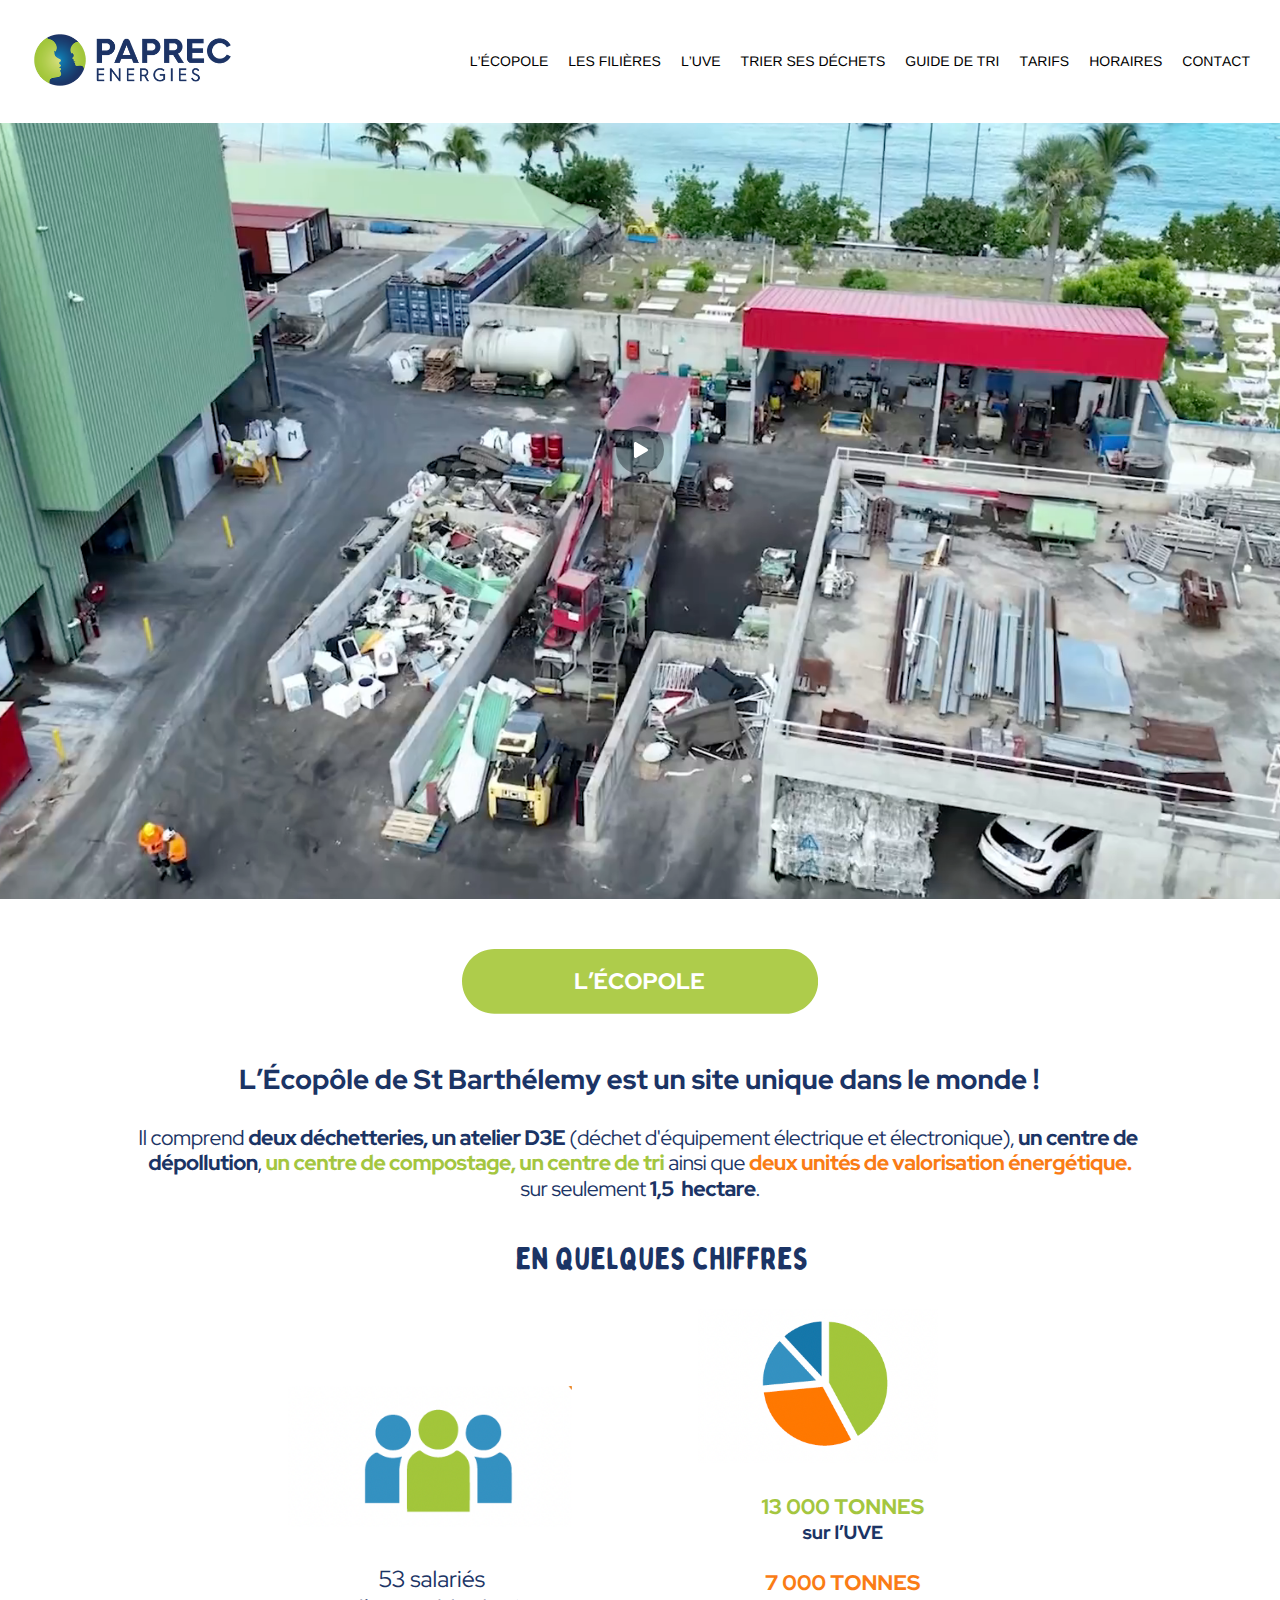
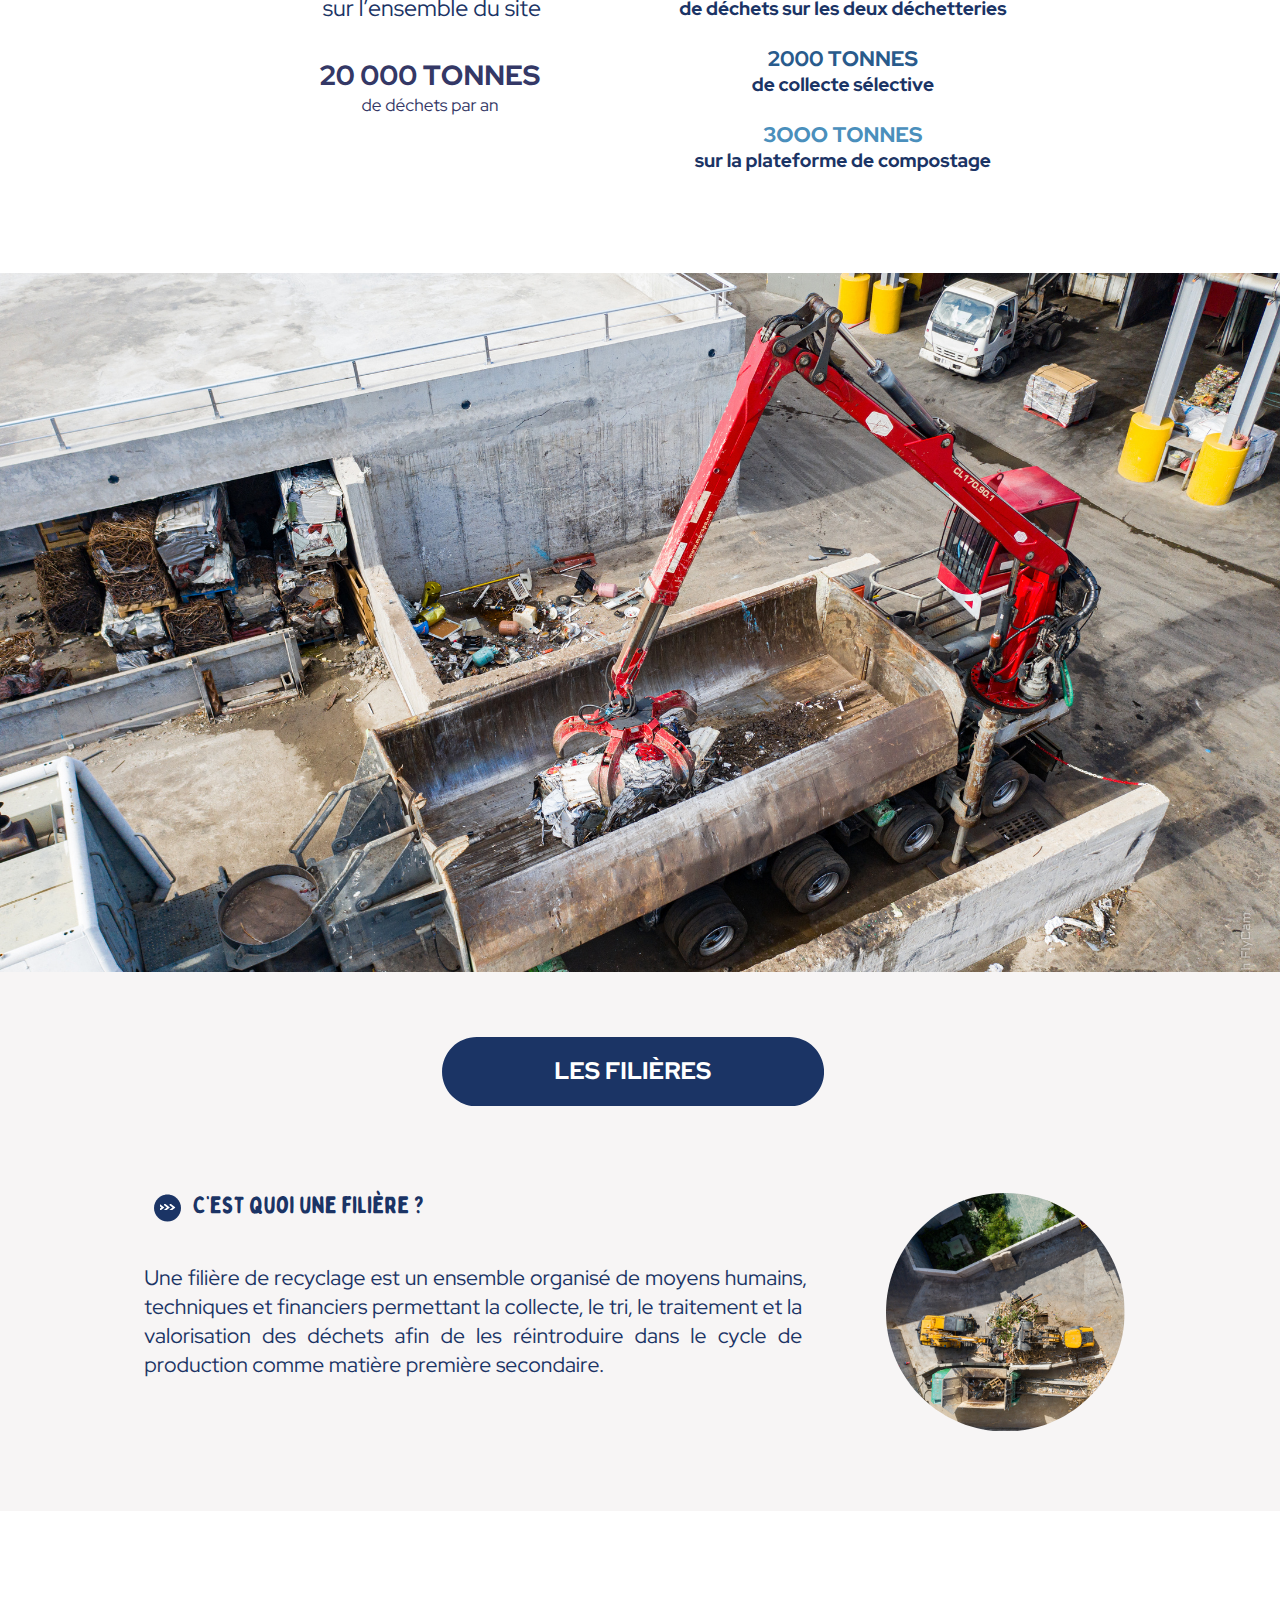
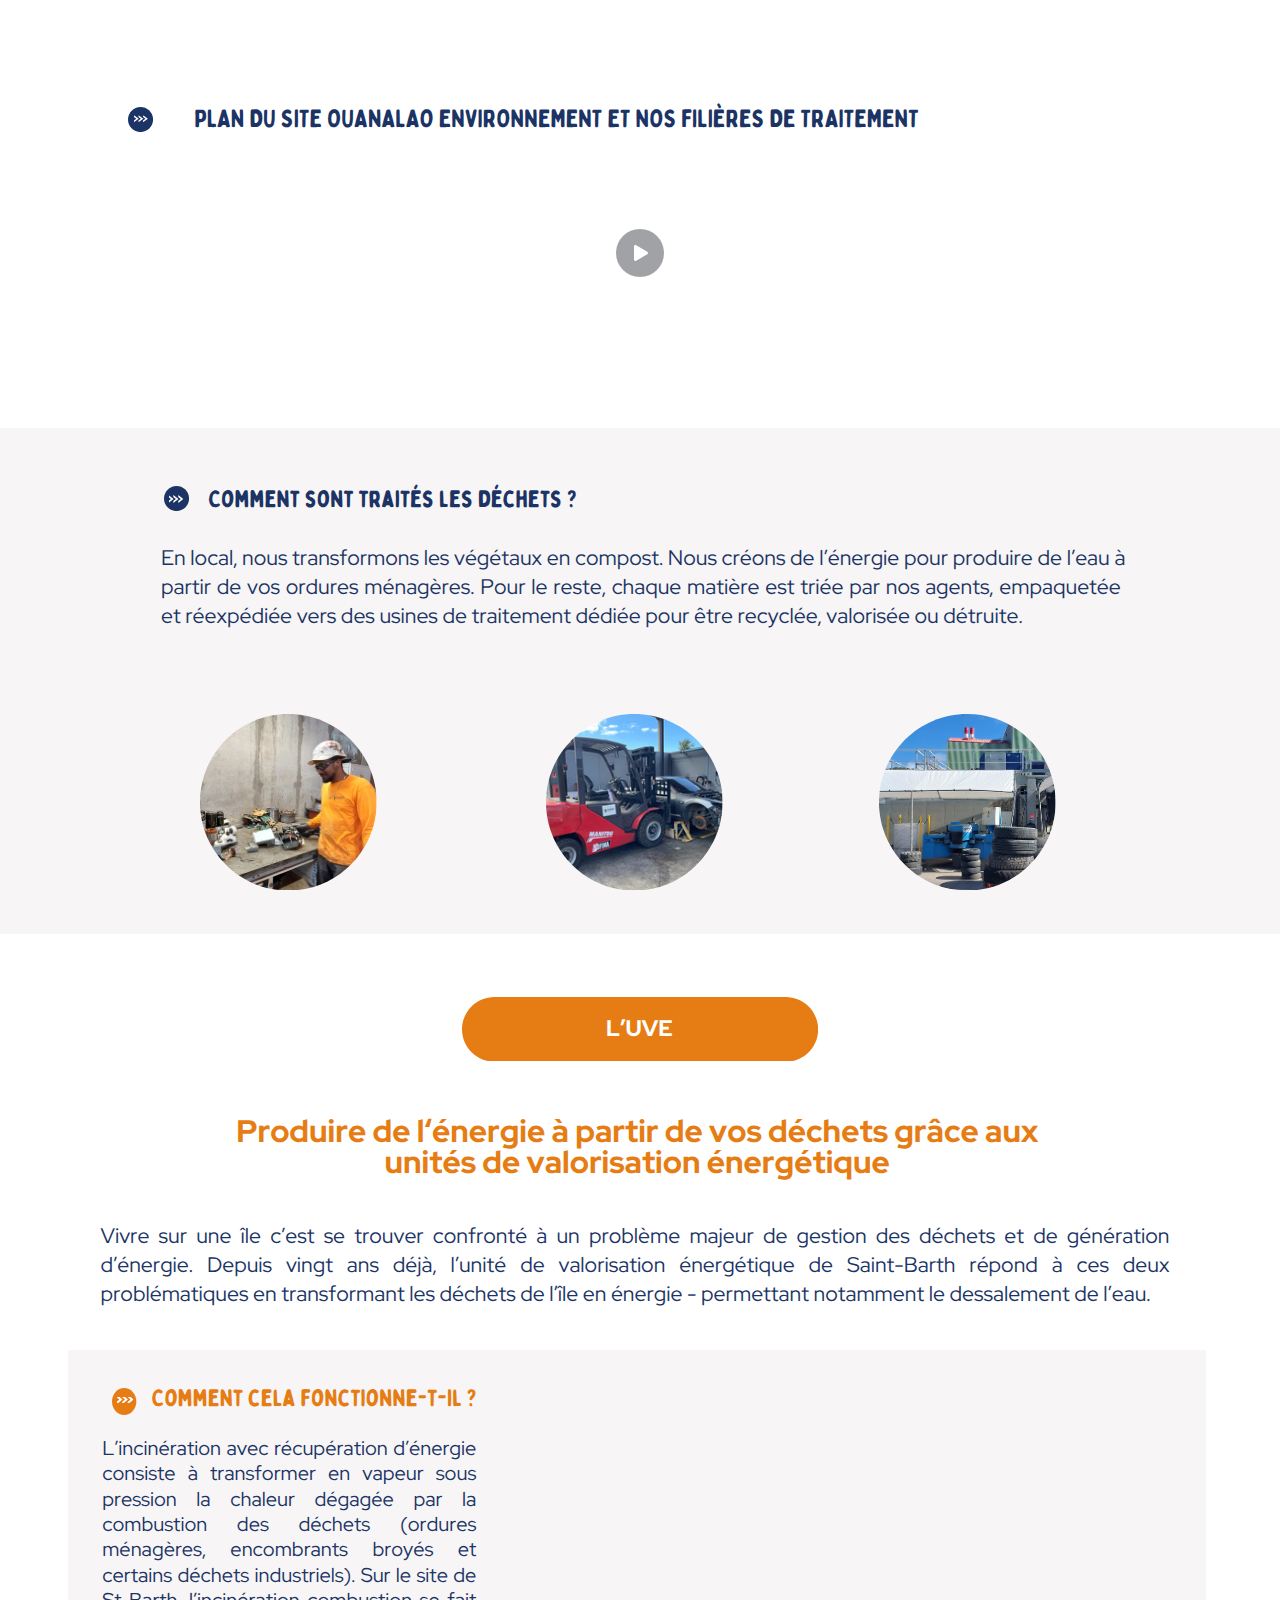
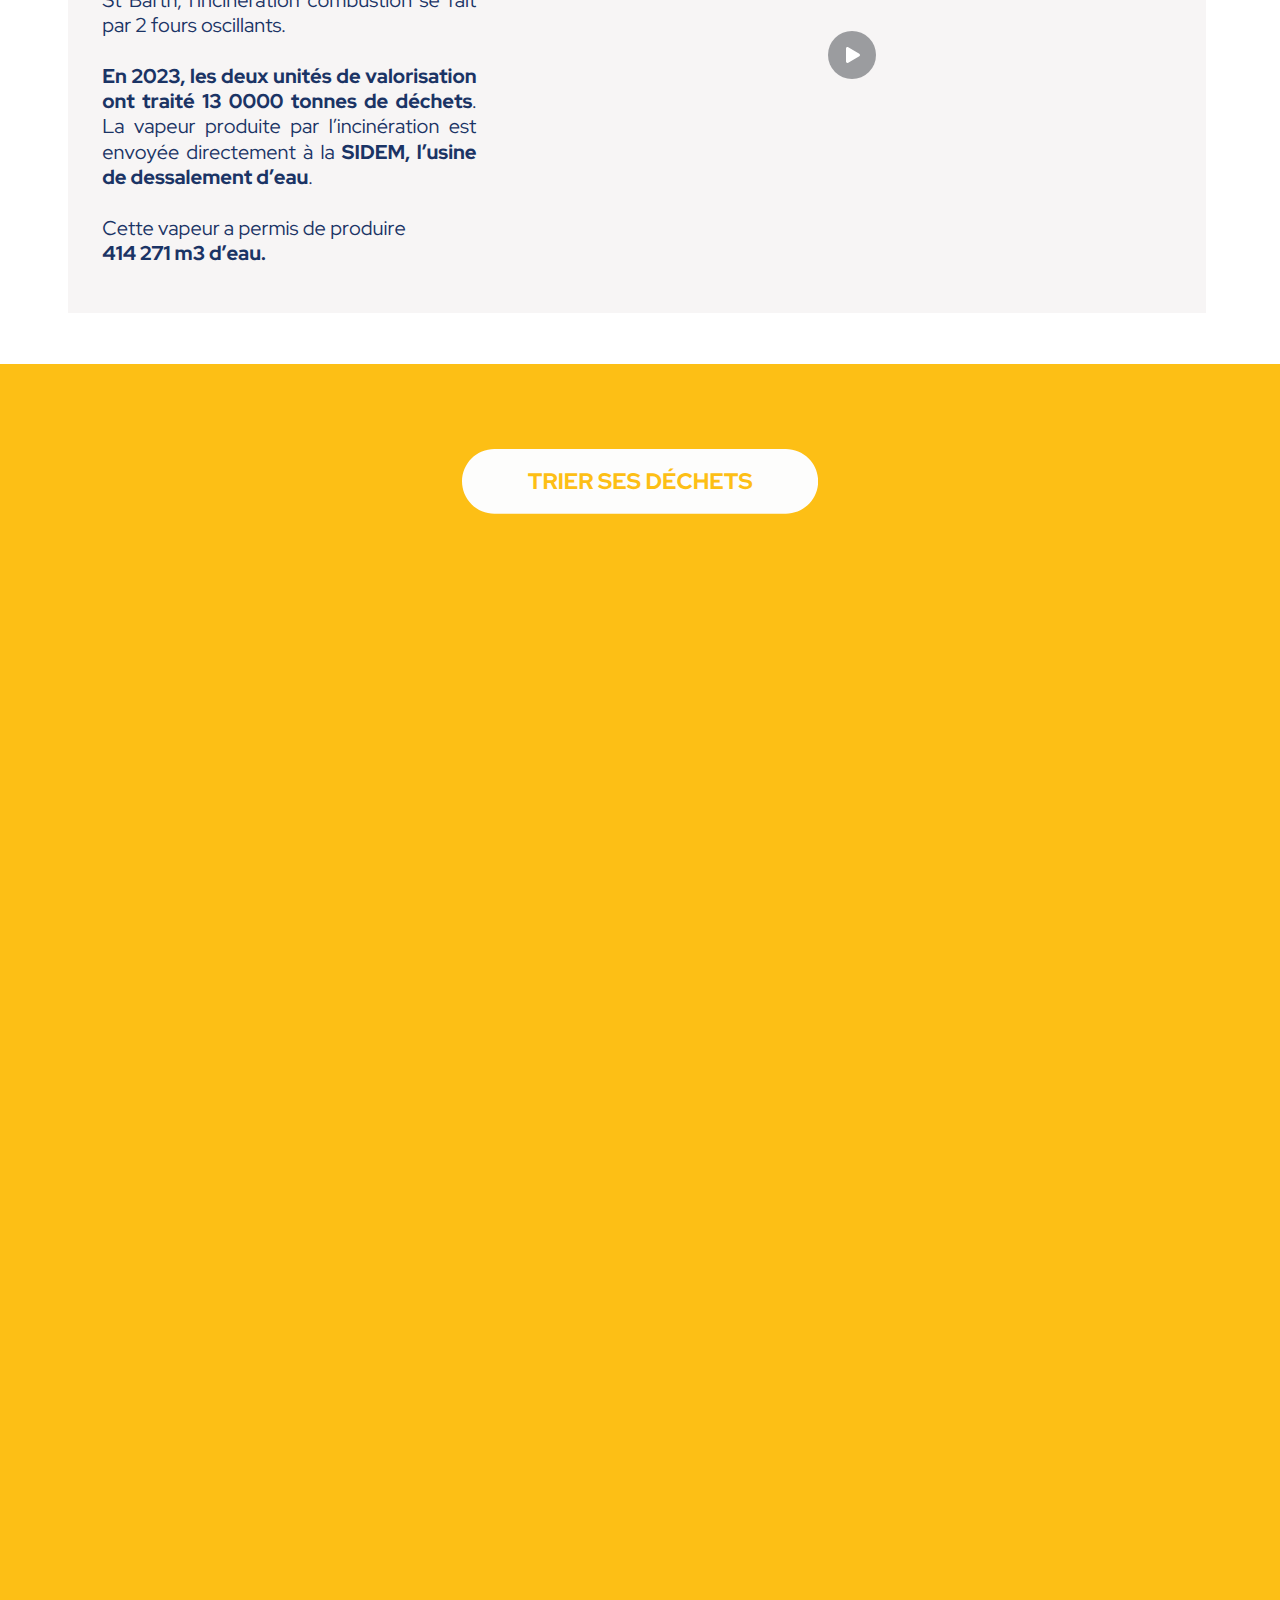
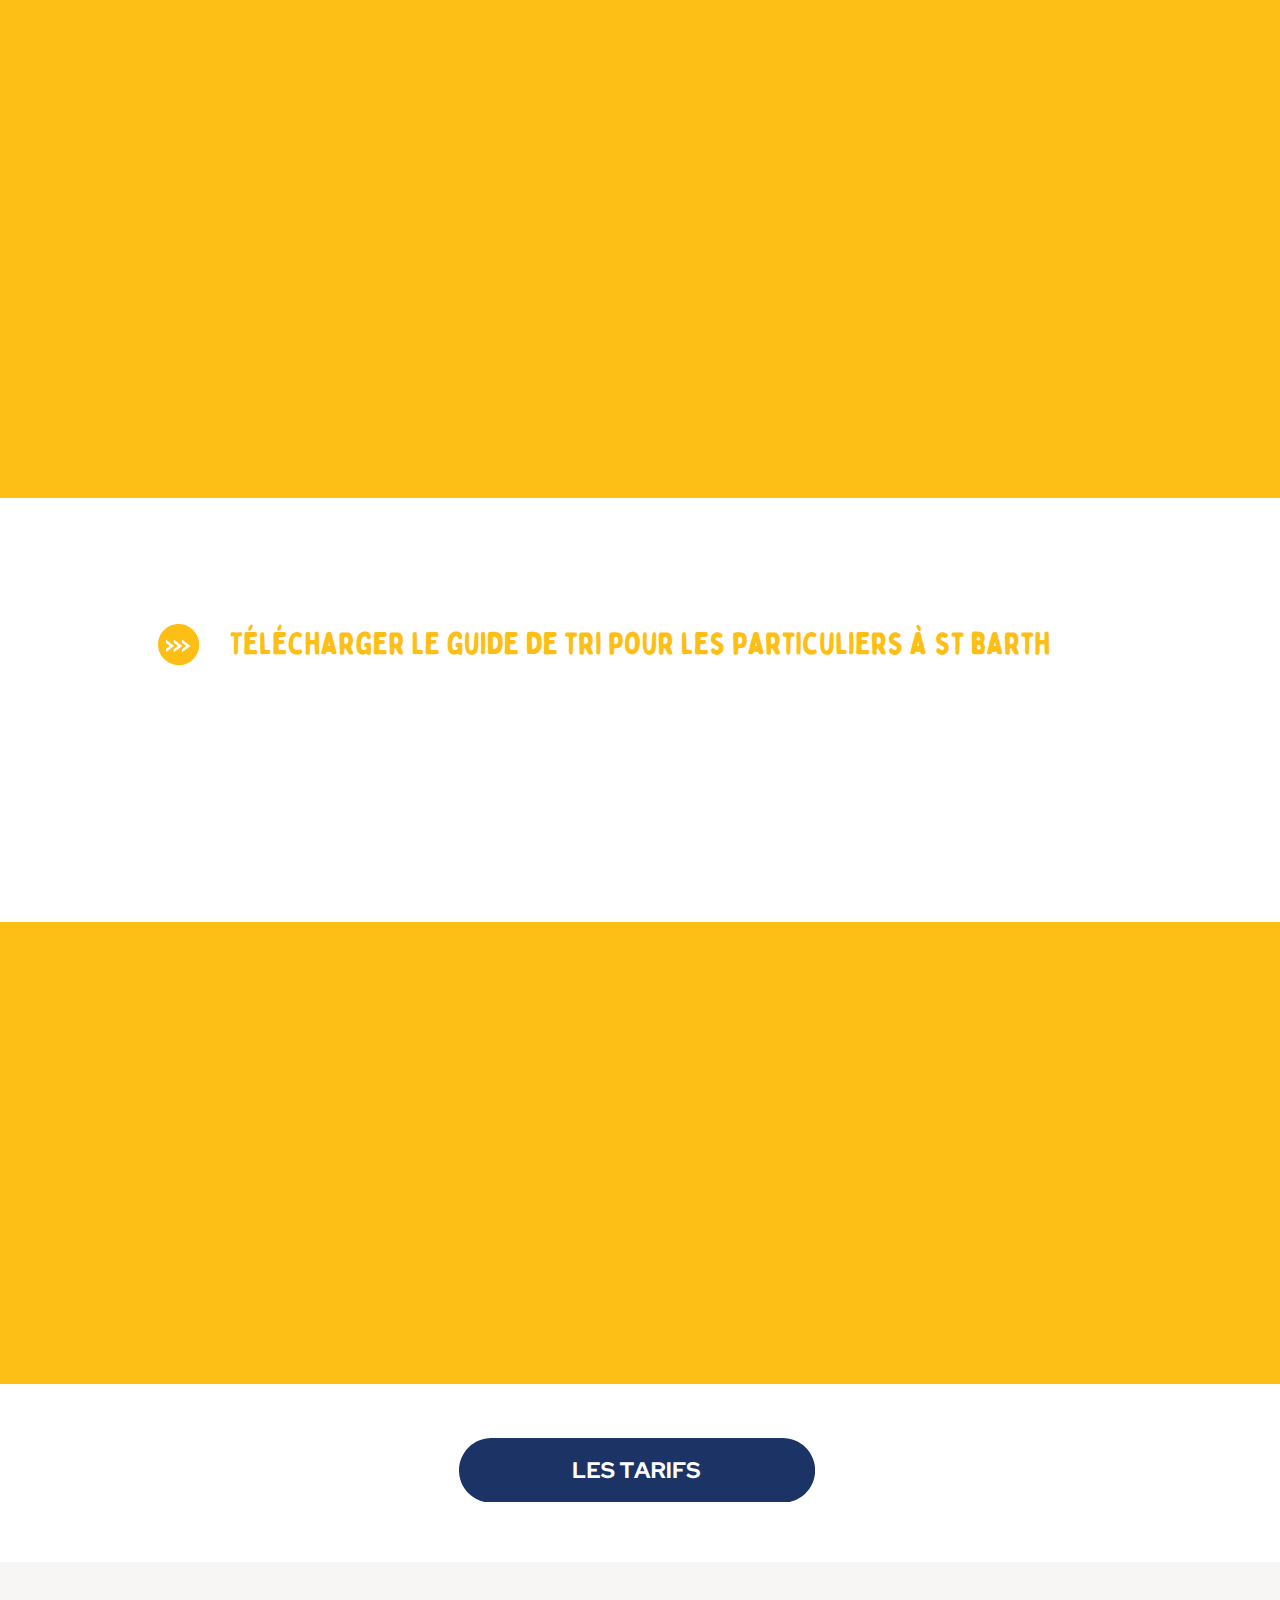
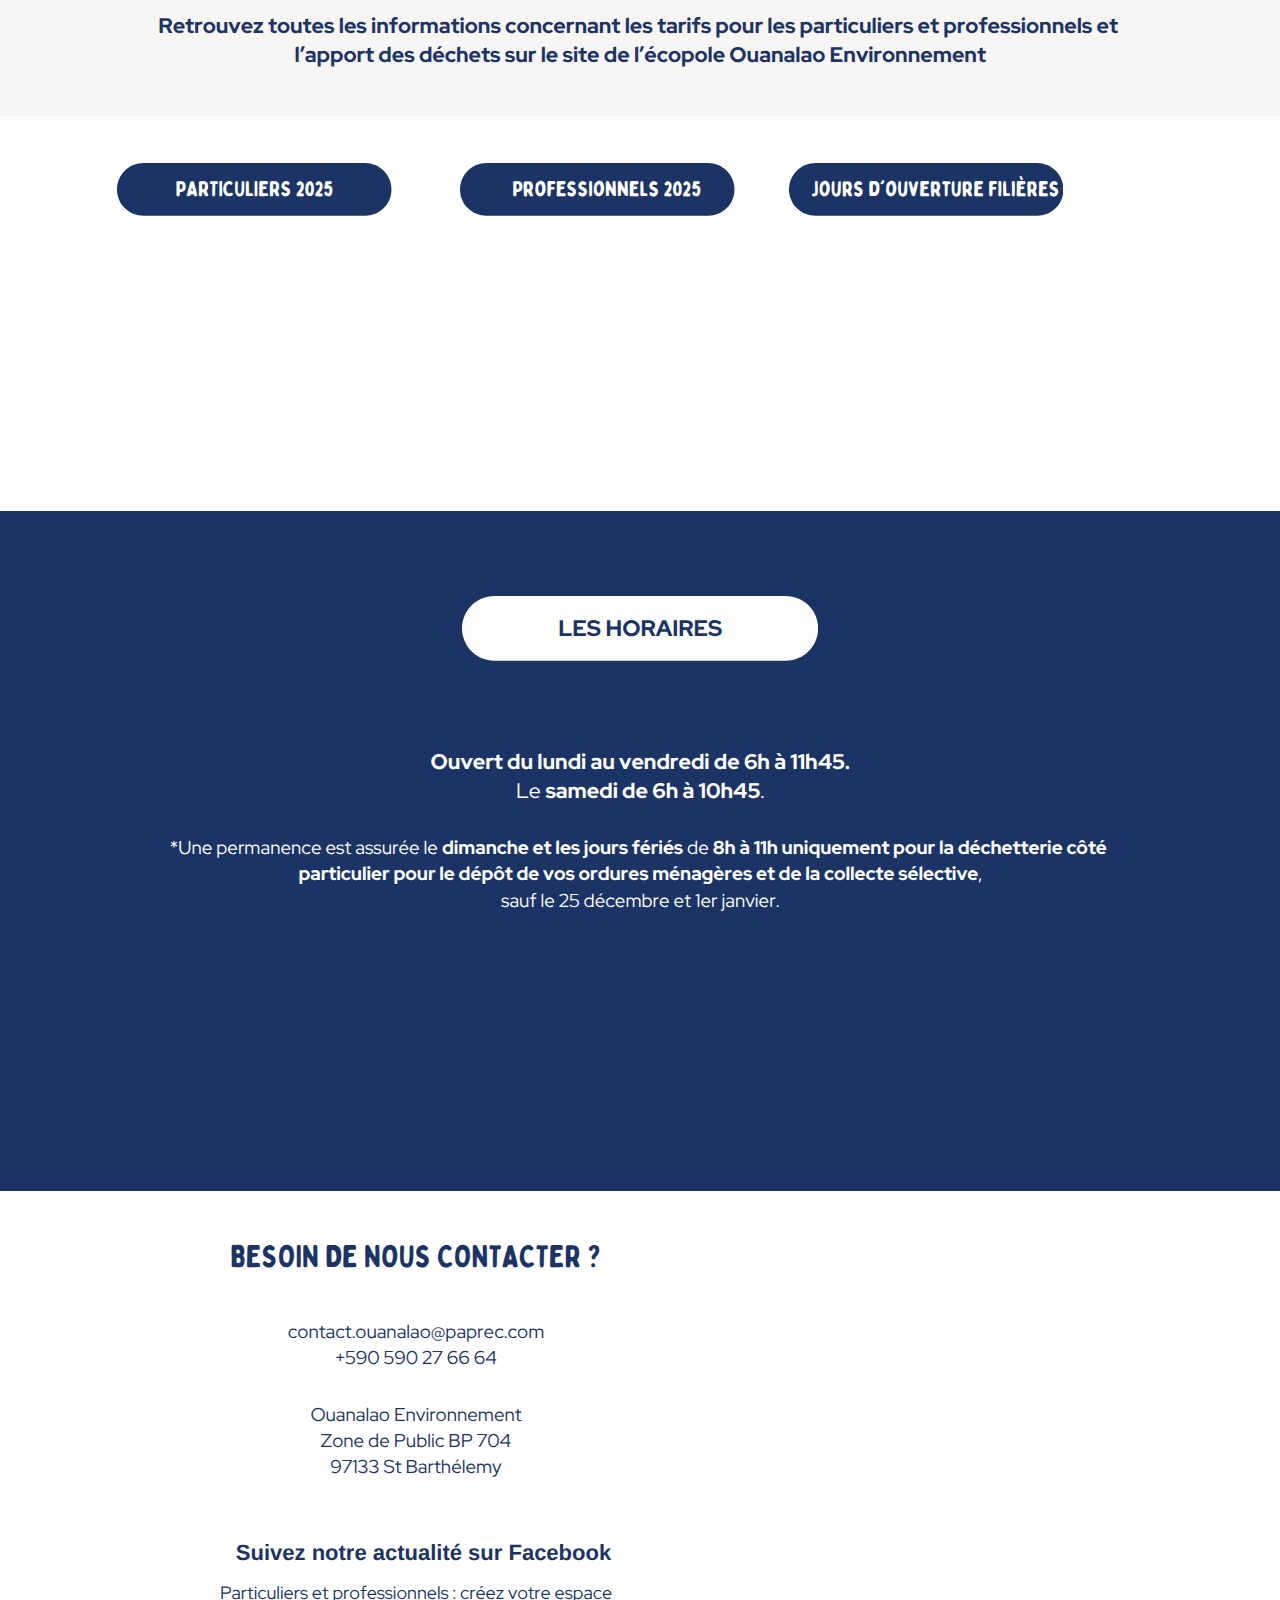
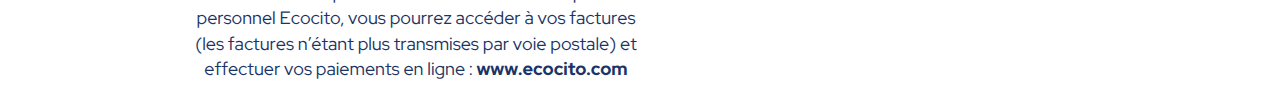
==== index.html @ a2474f91 "update with 2025 tarifs pdf" ====
<!DOCTYPE html>
<html lang="en">
   <head>
      <meta http-equiv="Content-Type" content="text/html; charset=utf-8">
      <meta name="viewport" content="width=device-width, initial-scale=1.0">
      <title>SITE INTERNET OUANALAO PAPREC</title>
      <meta name="description" content="">
      <link rel="icon" href="26387fa4f5b1e3f7b6217b27d79bf264.png" type="image/png" sizes="16x16">
      <link rel="icon" href="2d0b56e7e51cf11036ad8734bdb67e2d.png" type="image/png" sizes="32x32">
      <link rel="apple-touch-icon" href="725b756a69a7d4c235070e51acd85560.png" sizes="180x180">
      <link rel="stylesheet" href="styles.css">
      <script src="https://connect.facebook.net/en_US/sdk.js#xfbml=1&version=v13.0"></script>

      <noscript>
         <style>    @keyframes pulse {}.animated {  animation-play-state: running !important;}  
         </style>
      </noscript>

      <style>:root {  --ffsd: 0px;  --1vw: calc((100vw - var(--sbw, 0px)) / 100);  --1vh: var(--inner1Vh, 1vh);}@media (prefers-reduced-motion: reduce) {  .animated {    animation: none !important;  }}html {  zoom: var(--rzf, 1);  font-size: max(calc(min(var(--1vw, 1vw), 13.66px) * var(--rfso, 1)), var(--minfs, 0px));  -webkit-text-size-adjust: 100%;  scroll-behavior: smooth;}body {  font-size: calc(1rem * var(--bfso, 1));}body, html, p, ul, ol, li {  margin: 0;  padding: 0;  font-synthesis: none;  font-kerning: none;  font-variant-ligatures: none;  font-feature-settings: "kern" 0, "calt" 0, "liga" 0, "clig" 0, "dlig" 0, "hlig" 0;  font-family: unset;  -webkit-font-smoothing: subpixel-antialiased;  -moz-osx-font-smoothing: grayscale;  text-rendering: geometricprecision;  white-space: normal;}li {  text-align: unset;}a {  text-decoration: none;  color: inherit;}img {  -webkit-user-drag: none;  -moz-user-drag: none;  -o-user-drag: none;  user-drag: none;  -webkit-touch-callout: none;}@font-face {  font-family: YACgEZ1cb1Q-0;  src: url(fonts/f8f199f09526f79e87644ed227e0f651.woff2);  font-style: normal;  font-weight: 400;}@font-face {  font-family: YACgEZ1cb1Q-0;  src: url(fonts/f8f199f09526f79e87644ed227e0f651.woff2);  font-style: normal;  font-weight: 700;}@font-face {  font-family: YACgEZ1cb1Q-0;  src: url(fonts/f8f199f09526f79e87644ed227e0f651.woff2);  font-style: italic;  font-weight: 400;}@font-face {  font-family: YACgEZ1cb1Q-0;  src: url(fonts/f8f199f09526f79e87644ed227e0f651.woff2);  font-style: italic;  font-weight: 700;}@font-face {  font-family: YACgEZ1cb1Q-0;  src: url(fonts/f8f199f09526f79e87644ed227e0f651.woff2);  font-style: normal;  font-weight: 100;}@font-face {  font-family: YACgEZ1cb1Q-0;  src: url(fonts/f8f199f09526f79e87644ed227e0f651.woff2);  font-style: italic;  font-weight: 100;}@font-face {  font-family: YACgEZ1cb1Q-0;  src: url(fonts/f8f199f09526f79e87644ed227e0f651.woff2);  font-style: normal;  font-weight: 200;}@font-face {  font-family: YACgEZ1cb1Q-0;  src: url(fonts/f8f199f09526f79e87644ed227e0f651.woff2);  font-style: italic;  font-weight: 200;}@font-face {  font-family: YACgEZ1cb1Q-0;  src: url(fonts/f8f199f09526f79e87644ed227e0f651.woff2);  font-style: normal;  font-weight: 300;}@font-face {  font-family: YACgEZ1cb1Q-0;  src: url(fonts/f8f199f09526f79e87644ed227e0f651.woff2);  font-style: italic;  font-weight: 300;}@font-face {  font-family: YACgEZ1cb1Q-0;  src: url(fonts/f8f199f09526f79e87644ed227e0f651.woff2);  font-style: normal;  font-weight: 500;}@font-face {  font-family: YACgEZ1cb1Q-0;  src: url(fonts/f8f199f09526f79e87644ed227e0f651.woff2);  font-style: italic;  font-weight: 500;}@font-face {  font-family: YACgEZ1cb1Q-0;  src: url(fonts/f8f199f09526f79e87644ed227e0f651.woff2);  font-style: normal;  font-weight: 600;}@font-face {  font-family: YACgEZ1cb1Q-0;  src: url(fonts/f8f199f09526f79e87644ed227e0f651.woff2);  font-style: italic;  font-weight: 600;}@font-face {  font-family: YACgEZ1cb1Q-0;  src: url(fonts/f8f199f09526f79e87644ed227e0f651.woff2);  font-style: normal;  font-weight: 800;}@font-face {  font-family: YACgEZ1cb1Q-0;  src: url(fonts/f8f199f09526f79e87644ed227e0f651.woff2);  font-style: italic;  font-weight: 800;}@font-face {  font-family: YACgEZ1cb1Q-0;  src: url(fonts/f8f199f09526f79e87644ed227e0f651.woff2);  font-style: normal;  font-weight: 900;}@font-face {  font-family: YACgEZ1cb1Q-0;  src: url(fonts/f8f199f09526f79e87644ed227e0f651.woff2);  font-style: italic;  font-weight: 900;}@font-face {  font-family: YAFdJl3zAt0-0;  src: url(fonts/d0d337bf7b57fdad970f327eb5b46baa.woff2);  font-style: normal;  font-weight: 400;}@font-face {  font-family: YAFdJl3zAt0-0;  src: url(fonts/d0d337bf7b57fdad970f327eb5b46baa.woff2);  font-style: normal;  font-weight: 700;}@font-face {  font-family: YAFdJl3zAt0-0;  src: url(fonts/d0d337bf7b57fdad970f327eb5b46baa.woff2);  font-style: italic;  font-weight: 400;}@font-face {  font-family: YAFdJl3zAt0-0;  src: url(fonts/d0d337bf7b57fdad970f327eb5b46baa.woff2);  font-style: italic;  font-weight: 700;}@font-face {  font-family: YAFdJl3zAt0-0;  src: url(fonts/d0d337bf7b57fdad970f327eb5b46baa.woff2);  font-style: normal;  font-weight: 100;}@font-face {  font-family: YAFdJl3zAt0-0;  src: url(fonts/d0d337bf7b57fdad970f327eb5b46baa.woff2);  font-style: italic;  font-weight: 100;}@font-face {  font-family: YAFdJl3zAt0-0;  src: url(fonts/d0d337bf7b57fdad970f327eb5b46baa.woff2);  font-style: normal;  font-weight: 200;}@font-face {  font-family: YAFdJl3zAt0-0;  src: url(fonts/d0d337bf7b57fdad970f327eb5b46baa.woff2);  font-style: italic;  font-weight: 200;}@font-face {  font-family: YAFdJl3zAt0-0;  src: url(fonts/d0d337bf7b57fdad970f327eb5b46baa.woff2);  font-style: normal;  font-weight: 300;}@font-face {  font-family: YAFdJl3zAt0-0;  src: url(fonts/d0d337bf7b57fdad970f327eb5b46baa.woff2);  font-style: italic;  font-weight: 300;}@font-face {  font-family: YAFdJl3zAt0-0;  src: url(fonts/d0d337bf7b57fdad970f327eb5b46baa.woff2);  font-style: normal;  font-weight: 500;}@font-face {  font-family: YAFdJl3zAt0-0;  src: url(fonts/d0d337bf7b57fdad970f327eb5b46baa.woff2);  font-style: italic;  font-weight: 500;}@font-face {  font-family: YAFdJl3zAt0-0;  src: url(fonts/d0d337bf7b57fdad970f327eb5b46baa.woff2);  font-style: normal;  font-weight: 600;}@font-face {  font-family: YAFdJl3zAt0-0;  src: url(fonts/d0d337bf7b57fdad970f327eb5b46baa.woff2);  font-style: italic;  font-weight: 600;}@font-face {  font-family: YAFdJl3zAt0-0;  src: url(fonts/d0d337bf7b57fdad970f327eb5b46baa.woff2);  font-style: normal;  font-weight: 800;}@font-face {  font-family: YAFdJl3zAt0-0;  src: url(fonts/d0d337bf7b57fdad970f327eb5b46baa.woff2);  font-style: italic;  font-weight: 800;}@font-face {  font-family: YAFdJl3zAt0-0;  src: url(fonts/d0d337bf7b57fdad970f327eb5b46baa.woff2);  font-style: normal;  font-weight: 900;}@font-face {  font-family: YAFdJl3zAt0-0;  src: url(fonts/d0d337bf7b57fdad970f327eb5b46baa.woff2);  font-style: italic;  font-weight: 900;}@font-face {  font-family: YAD1bzs0p0Y-0;  src: url(fonts/d954110daa4dffdab74344d788b06b1b.woff2);  font-style: normal;  font-weight: 400;}@font-face {  font-family: YAD1bzs0p0Y-0;  src: url(fonts/d11a480601943401442f285f82517c30.woff2);  font-style: normal;  font-weight: 700;}@font-face {  font-family: YAD1bzs0p0Y-0;  src: url(fonts/d954110daa4dffdab74344d788b06b1b.woff2);  font-style: italic;  font-weight: 400;}@font-face {  font-family: YAD1bzs0p0Y-0;  src: url(fonts/d11a480601943401442f285f82517c30.woff2);  font-style: italic;  font-weight: 700;}@font-face {  font-family: YAD1bzs0p0Y-0;  src: url(fonts/d954110daa4dffdab74344d788b06b1b.woff2);  font-style: normal;  font-weight: 100;}@font-face {  font-family: YAD1bzs0p0Y-0;  src: url(fonts/d954110daa4dffdab74344d788b06b1b.woff2);  font-style: italic;  font-weight: 100;}@font-face {  font-family: YAD1bzs0p0Y-0;  src: url(fonts/d954110daa4dffdab74344d788b06b1b.woff2);  font-style: normal;  font-weight: 200;}@font-face {  font-family: YAD1bzs0p0Y-0;  src: url(fonts/d954110daa4dffdab74344d788b06b1b.woff2);  font-style: italic;  font-weight: 200;}@font-face {  font-family: YAD1bzs0p0Y-0;  src: url(fonts/d954110daa4dffdab74344d788b06b1b.woff2);  font-style: normal;  font-weight: 300;}@font-face {  font-family: YAD1bzs0p0Y-0;  src: url(fonts/d954110daa4dffdab74344d788b06b1b.woff2);  font-style: italic;  font-weight: 300;}@font-face {  font-family: YAD1bzs0p0Y-0;  src: url(fonts/d954110daa4dffdab74344d788b06b1b.woff2);  font-style: normal;  font-weight: 500;}@font-face {  font-family: YAD1bzs0p0Y-0;  src: url(fonts/d954110daa4dffdab74344d788b06b1b.woff2);  font-style: italic;  font-weight: 500;}@font-face {  font-family: YAD1bzs0p0Y-0;  src: url(fonts/d11a480601943401442f285f82517c30.woff2);  font-style: normal;  font-weight: 600;}@font-face {  font-family: YAD1bzs0p0Y-0;  src: url(fonts/d11a480601943401442f285f82517c30.woff2);  font-style: italic;  font-weight: 600;}@font-face {  font-family: YAD1bzs0p0Y-0;  src: url(fonts/d11a480601943401442f285f82517c30.woff2);  font-style: normal;  font-weight: 800;}@font-face {  font-family: YAD1bzs0p0Y-0;  src: url(fonts/d11a480601943401442f285f82517c30.woff2);  font-style: italic;  font-weight: 800;}@font-face {  font-family: YAD1bzs0p0Y-0;  src: url(fonts/d11a480601943401442f285f82517c30.woff2);  font-style: normal;  font-weight: 900;}@font-face {  font-family: YAD1bzs0p0Y-0;  src: url(fonts/d11a480601943401442f285f82517c30.woff2);  font-style: italic;  font-weight: 900;}@font-face {  font-family: YAEDY0HKiGw-0;  src: url(fonts/19ebc0f01b983a87c3efa4213776e9dc.woff2);  font-style: normal;  font-weight: 400;}@font-face {  font-family: YAEDY0HKiGw-0;  src: url(fonts/19ebc0f01b983a87c3efa4213776e9dc.woff2);  font-style: normal;  font-weight: 700;}@font-face {  font-family: YAEDY0HKiGw-0;  src: url(fonts/19ebc0f01b983a87c3efa4213776e9dc.woff2);  font-style: italic;  font-weight: 400;}@font-face {  font-family: YAEDY0HKiGw-0;  src: url(fonts/19ebc0f01b983a87c3efa4213776e9dc.woff2);  font-style: italic;  font-weight: 700;}@font-face {  font-family: YAEDY0HKiGw-0;  src: url(fonts/19ebc0f01b983a87c3efa4213776e9dc.woff2);  font-style: normal;  font-weight: 100;}@font-face {  font-family: YAEDY0HKiGw-0;  src: url(fonts/19ebc0f01b983a87c3efa4213776e9dc.woff2);  font-style: italic;  font-weight: 100;}@font-face {  font-family: YAEDY0HKiGw-0;  src: url(fonts/19ebc0f01b983a87c3efa4213776e9dc.woff2);  font-style: normal;  font-weight: 200;}@font-face {  font-family: YAEDY0HKiGw-0;  src: url(fonts/19ebc0f01b983a87c3efa4213776e9dc.woff2);  font-style: italic;  font-weight: 200;}@font-face {  font-family: YAEDY0HKiGw-0;  src: url(fonts/19ebc0f01b983a87c3efa4213776e9dc.woff2);  font-style: normal;  font-weight: 300;}@font-face {  font-family: YAEDY0HKiGw-0;  src: url(fonts/19ebc0f01b983a87c3efa4213776e9dc.woff2);  font-style: italic;  font-weight: 300;}@font-face {  font-family: YAEDY0HKiGw-0;  src: url(fonts/19ebc0f01b983a87c3efa4213776e9dc.woff2);  font-style: normal;  font-weight: 500;}@font-face {  font-family: YAEDY0HKiGw-0;  src: url(fonts/19ebc0f01b983a87c3efa4213776e9dc.woff2);  font-style: italic;  font-weight: 500;}@font-face {  font-family: YAEDY0HKiGw-0;  src: url(fonts/19ebc0f01b983a87c3efa4213776e9dc.woff2);  font-style: normal;  font-weight: 600;}@font-face {  font-family: YAEDY0HKiGw-0;  src: url(fonts/19ebc0f01b983a87c3efa4213776e9dc.woff2);  font-style: italic;  font-weight: 600;}@font-face {  font-family: YAEDY0HKiGw-0;  src: url(fonts/19ebc0f01b983a87c3efa4213776e9dc.woff2);  font-style: normal;  font-weight: 800;}@font-face {  font-family: YAEDY0HKiGw-0;  src: url(fonts/19ebc0f01b983a87c3efa4213776e9dc.woff2);  font-style: italic;  font-weight: 800;}@font-face {  font-family: YAEDY0HKiGw-0;  src: url(fonts/19ebc0f01b983a87c3efa4213776e9dc.woff2);  font-style: normal;  font-weight: 900;}@font-face {  font-family: YAEDY0HKiGw-0;  src: url(fonts/19ebc0f01b983a87c3efa4213776e9dc.woff2);  font-style: italic;  font-weight: 900;}@font-face {  font-family: YACgESME5ew-0;  src: url(fonts/9ba82e67af11d8736418bb9db4d51714.woff2);  font-style: normal;  font-weight: 400;}@font-face {  font-family: YACgESME5ew-0;  src: url(fonts/9ba82e67af11d8736418bb9db4d51714.woff2);  font-style: normal;  font-weight: 700;}@font-face {  font-family: YACgESME5ew-0;  src: url(fonts/9ba82e67af11d8736418bb9db4d51714.woff2);  font-style: italic;  font-weight: 400;}@font-face {  font-family: YACgESME5ew-0;  src: url(fonts/9ba82e67af11d8736418bb9db4d51714.woff2);  font-style: italic;  font-weight: 700;}@font-face {  font-family: YACgESME5ew-0;  src: url(fonts/9ba82e67af11d8736418bb9db4d51714.woff2);  font-style: normal;  font-weight: 100;}@font-face {  font-family: YACgESME5ew-0;  src: url(fonts/9ba82e67af11d8736418bb9db4d51714.woff2);  font-style: italic;  font-weight: 100;}@font-face {  font-family: YACgESME5ew-0;  src: url(fonts/9ba82e67af11d8736418bb9db4d51714.woff2);  font-style: normal;  font-weight: 200;}@font-face {  font-family: YACgESME5ew-0;  src: url(fonts/9ba82e67af11d8736418bb9db4d51714.woff2);  font-style: italic;  font-weight: 200;}@font-face {  font-family: YACgESME5ew-0;  src: url(fonts/9ba82e67af11d8736418bb9db4d51714.woff2);  font-style: normal;  font-weight: 300;}@font-face {  font-family: YACgESME5ew-0;  src: url(fonts/9ba82e67af11d8736418bb9db4d51714.woff2);  font-style: italic;  font-weight: 300;}@font-face {  font-family: YACgESME5ew-0;  src: url(fonts/9ba82e67af11d8736418bb9db4d51714.woff2);  font-style: normal;  font-weight: 500;}@font-face {  font-family: YACgESME5ew-0;  src: url(fonts/9ba82e67af11d8736418bb9db4d51714.woff2);  font-style: italic;  font-weight: 500;}@font-face {  font-family: YACgESME5ew-0;  src: url(fonts/9ba82e67af11d8736418bb9db4d51714.woff2);  font-style: normal;  font-weight: 600;}@font-face {  font-family: YACgESME5ew-0;  src: url(fonts/9ba82e67af11d8736418bb9db4d51714.woff2);  font-style: italic;  font-weight: 600;}@font-face {  font-family: YACgESME5ew-0;  src: url(fonts/9ba82e67af11d8736418bb9db4d51714.woff2);  font-style: normal;  font-weight: 800;}@font-face {  font-family: YACgESME5ew-0;  src: url(fonts/9ba82e67af11d8736418bb9db4d51714.woff2);  font-style: italic;  font-weight: 800;}@font-face {  font-family: YACgESME5ew-0;  src: url(fonts/9ba82e67af11d8736418bb9db4d51714.woff2);  font-style: normal;  font-weight: 900;}@font-face {  font-family: YACgESME5ew-0;  src: url(fonts/9ba82e67af11d8736418bb9db4d51714.woff2);  font-style: italic;  font-weight: 900;}@media (max-width: 375px) {  #sLz9MUQGisjRkclK {    grid-area: 2 / 2 / 3 / 3;    position: relative;  }  #DDB3JyiIUN17i81g {    grid-template-columns: 0 383.62967885%;    left: -141.81483942%;    grid-template-rows: 0 100%;  }  #PFujhz1JrGKsprh3 {    display: none;  }  #jNED49DPUf2YydLa {    display: none;  }  #RvJuqmZRXAuX7wBm {    display: none;  }  #gHBe9cjB2NnkrkMW {    display: none;  }  #tBs5hGx3DUFhkvKN {    display: block;  }  #c6g5Ro9t1sFI2FMK {    grid-area: 2 / 2 / 21 / 21;    position: absolute;    top: 0px;    bottom: 0px;    left: -4.26666667rem;    right: -4.26666667rem;  }  #RyvvK02v9LiYvmRk {    grid-area: 3 / 6 / 4 / 17;    position: relative;  }  #Wl7OzPscTVrTVkp6 {    font-size: calc(1.33403619em - var(--ffsd));  }  #iIL07jYrfRicpwY7 {    --first-font-size: 1.33403619em;    --last-font-size: var(--first-font-size);    margin-top: calc(var(--first-font-size) * -0.1);    margin-bottom: calc(var(--last-font-size) * -0.1);  }  #qZZZLjPkFdrhoZgV {    min-width: 11.7625782rem;  }  #jgK9rIDQKwpV6pEA {    grid-area: 5 / 3 / 13 / 5;    position: relative;  }  #K5JKN0xuMUltf8wq {    font-size: calc(1.33403619em - var(--ffsd));  }  #KX7g6jTzrEHtjHlD {    --first-font-size: 1.33403619em;    --last-font-size: var(--first-font-size);    margin-top: calc(var(--first-font-size) * -0.1);    margin-bottom: calc(var(--last-font-size) * -0.1);  }  #eoO8GphkR3khruqT {    min-width: 11.7625782rem;  }  #RP7Tlt7wHia6qBFM {    grid-area: 6 / 4 / 14 / 8;    position: relative;  }  #LmM7JzmnuFOQ6Npw {    font-size: calc(1.33403619em - var(--ffsd));  }  #yZ2itlZ88Bl3UJoC {    --first-font-size: 1.33403619em;    --last-font-size: var(--first-font-size);    margin-top: calc(var(--first-font-size) * -0.1);    margin-bottom: calc(var(--last-font-size) * -0.1);  }  #fuBRPa83YZhklJLB {    min-width: 11.7625782rem;  }  #SKChnXr2F4eBbXvi {    grid-area: 7 / 7 / 15 / 10;    position: relative;  }  #VjuVnQn7SaKYiPkj {    font-size: calc(1.33403619em - var(--ffsd));  }  #axeZLpaOtudk2VQz {    --first-font-size: 1.33403619em;    --last-font-size: var(--first-font-size);    margin-top: calc(var(--first-font-size) * -0.1);    margin-bottom: calc(var(--last-font-size) * -0.1);  }  #zdpRJtVBXLYbpvo9 {    min-width: 15.97903275rem;  }  #lvjOS3jSGhcvPBoM {    grid-area: 8 / 9 / 16 / 12;    position: relative;  }  #EbfUOlk1nQOLg2yM {    font-size: calc(1.33403619em - var(--ffsd));  }  #KJowOM57U6aIgZfa {    --first-font-size: 1.33403619em;    --last-font-size: var(--first-font-size);    margin-top: calc(var(--first-font-size) * -0.1);    margin-bottom: calc(var(--last-font-size) * -0.1);  }  #ZqpU2qJ3behJWvM3 {    min-width: 11.7625782rem;  }  #NjJHPP3tjljUSjFl {    grid-area: 9 / 11 / 17 / 14;    position: relative;  }  #FUVtfJlVedSPJATU {    font-size: calc(1.33403619em - var(--ffsd));  }  #zHZ9w5W1oWecQr87 {    --first-font-size: 1.33403619em;    --last-font-size: var(--first-font-size);    margin-top: calc(var(--first-font-size) * -0.1);    margin-bottom: calc(var(--last-font-size) * -0.1);  }  #lAAAwRTKhY8ckS4y {    min-width: 11.7625782rem;  }  #Vn3ZDisvqZK42jFf {    grid-area: 10 / 13 / 18 / 16;    position: relative;  }  #RNJsKw6d2FAsHKEz {    font-size: calc(1.33403619em - var(--ffsd));  }  #kYwWKbjKQDOxPYW8 {    --first-font-size: 1.33403619em;    --last-font-size: var(--first-font-size);    margin-top: calc(var(--first-font-size) * -0.1);    margin-bottom: calc(var(--last-font-size) * -0.1);  }  #vCWrV1Hee1cJPezz {    min-width: 11.7625782rem;  }  #pfPaQtRYJYRCuxiI {    grid-area: 11 / 15 / 19 / 19;    position: relative;  }  #avqCmMB4WjLoeLtF {    font-size: calc(1.33403619em - var(--ffsd));  }  #LAGVC7tr6odJRbXJ {    --first-font-size: 1.33403619em;    --last-font-size: var(--first-font-size);    margin-top: calc(var(--first-font-size) * -0.1);    margin-bottom: calc(var(--last-font-size) * -0.1);  }  #SiEkkq6nzUbEYxP8 {    min-width: 11.7625782rem;  }  #dT9qLqbAgtOdxGNN {    grid-area: 12 / 18 / 20 / 20;    position: relative;  }  #NFpuIWtVFUhHGFr1 {    grid-template-columns: 0 6.4rem 10.31491944rem 1.31432542rem 5.04790128rem 1.82822167rem 3.43879649rem 4.72189442rem 3.46855395rem 11.22005703rem 1.15708843rem 7.43239446rem 3.03976197rem 5.12166859rem 3.46781431rem 0.41612307rem 5.04790128rem 2.69740621rem 8.93183865rem 6.4rem;    grid-template-rows: 0 minmax(6.88038134rem, max-content) minmax(20.65526551rem, max-content) minmax(6.4rem, max-content) 0 0 0 0 0 0 0 minmax(1.59129138rem, max-content) 0 0 0 0 0 0 0 minmax(6.88038134rem, max-content);  }  #EdlcYaRGrLVSejxx {    grid-area: 2 / 2 / 3 / 4;    position: relative;  }  #qiYvWSiatCPcgMla {    grid-area: 2 / 2 / 5 / 5;    position: absolute;    top: 0px;    bottom: 0px;    left: -4.26666667rem;    right: -4.26666667rem;    clip-path: polygon(0% calc((0 * 91.46666667rem) + 0%), 100% calc((0 * 91.46666667rem) + 0%), 100% calc(100% - ((0.00120999 * 91.46666667rem) + 0%)), 0% calc(100% - ((0.00120999 * 91.46666667rem) + 0%)));    margin-left: 0%;    margin-right: 0%;    margin-bottom: -0.12099863%;    margin-top: 0%;  }  #clhwzuqw9PVJdNbN {    grid-area: 3 / 3 / 4 / 4;    position: relative;  }  #XWFTH9PrwYMwVGMP {    grid-template-columns: 0 42.7198976rem 6.02687147rem 42.7198976rem;    grid-template-rows: 0 minmax(98.99319419rem, max-content) minmax(13.20629206rem, max-content) minmax(98.99319419rem, max-content);  }  #Zlv67x2f9emnlcQ7 {    grid-area: 4 / 3 / 5 / 5;    position: relative;  }  #j5smgb0Dq3Cyqihn {    grid-template-columns: 4.26666667rem 0 91.46666667rem 0 4.26666667rem;    grid-template-rows: 0 minmax(42.40731955rem, max-content) 0 minmax(211.19268045rem, max-content);  }  #QVEBTbB2ewhIJo2d {    min-height: calc(9.80080028 * var(--1vh, 1vh));  }  #tfPCAjxRGaM8pKQ2 {    grid-area: 2 / 2 / 3 / 3;    position: relative;  }  #JyqyjtK2NDNMLrX6 {    grid-template-columns: 0 315.23913312%;    left: -107.61956656%;    grid-template-rows: 0 100%;  }  #ErqRqIc46wxLuPyq {    display: none;  }  #sOenMYIy7CSz2XCU {    display: block;  }  #RilSKF32lamqf2ov {    grid-area: 2 / 2 / 5 / 5;    position: relative;  }  #Iyr1duQ58GIY8Uf7 {    font-size: max(calc(12px * var(--rfso, var(--bfso, 1))), calc(6.40002667em - var(--ffsd)));  }  #zqLkJ9M50qZ2Nbpm {    --first-font-size: max(calc(12px * var(--rfso, var(--bfso, 1))), 6.40002667em);    --last-font-size: var(--first-font-size);    margin-top: calc(var(--first-font-size) * -0.1);    margin-bottom: calc(var(--last-font-size) * -0.1);  }  #tq0VOBj6Is87ULOV {    min-width: 78.8rem;  }  #kg18DJf3vh6jvEYV {    grid-area: 3 / 3 / 4 / 4;    position: relative;  }  #LOHOKznVfXKdE6MK {    grid-area: 2 / 2 / 3 / 16;    grid-template-columns: 0 6.4rem 78.66666667rem 6.4rem;    grid-template-rows: 0 minmax(8.64845031rem, max-content) minmax(7.51999467rem, max-content) minmax(8.64845031rem, max-content);  }  #bGmtze2JC2xiQgk7 {    grid-area: 2 / 2 / 3 / 16;    position: relative;  }  #bO2dLHZRGy8z0YxV {    font-size: max(calc(12px * var(--rfso, var(--bfso, 1))), calc(4.97778667em - var(--ffsd)));  }  #qTpSwAGrHQf0JKin {    --first-font-size: max(calc(12px * var(--rfso, var(--bfso, 1))), 4.97778667em);    --last-font-size: var(--first-font-size);    margin-top: calc(var(--first-font-size) * 0.03);    margin-bottom: calc(var(--last-font-size) * 0.03);  }  #Em66EAQLArF289UO {    min-width: 91.6rem;  }  #Lp6CSaVfhP2aGiIM {    grid-area: 4 / 3 / 5 / 17;    position: relative;    margin-left: -0.06303113%;    margin-right: 0%;    margin-bottom: 0%;    margin-top: 0%;  }  #Cj2n3K9BU8YKjDI5 {    font-size: max(calc(12px * var(--rfso, var(--bfso, 1))), calc(4.62221867em - var(--ffsd)));  }  #AFp3fAmnl3jv5OPQ {    font-size: max(calc(12px * var(--rfso, var(--bfso, 1))), calc(4.62221867em - var(--ffsd)));  }  #dc8F6KG648JmUdR9 {    --first-font-size: max(calc(12px * var(--rfso, var(--bfso, 1))), 4.62221867em);    --last-font-size: var(--first-font-size);    transform: translateX(calc(var(--first-font-size) * -0.012));    margin-top: calc(var(--first-font-size) * -0.01);    margin-bottom: calc(var(--last-font-size) * -0.01);  }  #KYOnJ58DNs3XhFTF {    min-width: 91.6rem;  }  #q6UNbjHIbwco54j0 {    grid-area: 6 / 4 / 7 / 18;    position: relative;  }  #Z46BEUsU2a7s8qvb {    font-size: max(calc(12px * var(--rfso, var(--bfso, 1))), calc(5.19111467em - var(--ffsd)));  }  #pTR6RkgN84Yh245P {    --first-font-size: max(calc(12px * var(--rfso, var(--bfso, 1))), 5.19111467em);    --last-font-size: var(--first-font-size);    margin-top: calc(var(--first-font-size) * 0.08);    margin-bottom: calc(var(--last-font-size) * 0.08);  }  #AshaNOdjEiw8AJ1i {    min-width: 91.6rem;  }  #sdOefAzSMuiyyxju {    grid-area: 8 / 5 / 9 / 19;    position: relative;  }  #n6BdiuHrF47JsDeP {    grid-area: 10 / 8 / 11 / 13;    position: relative;  }  #k0QsId696uPHvkBX {    font-size: max(calc(12px * var(--rfso, var(--bfso, 1))), calc(6.59558041em - var(--ffsd)));  }  #g9qRXXsk7IFRfQkY {    font-size: max(calc(12px * var(--rfso, var(--bfso, 1))), calc(6.59558041em - var(--ffsd)));  }  #W4pKrOdbrSa25G7Q {    --first-font-size: max(calc(12px * var(--rfso, var(--bfso, 1))), 6.59558041em);    --last-font-size: var(--first-font-size);    margin-top: calc(var(--first-font-size) * -0.045);    margin-bottom: calc(var(--last-font-size) * -0.045);  }  #Mi4cHegFiz4uFUAW {    min-width: 81.08485338rem;  }  #jSf7UhXz2LlQOMXU {    grid-area: 12 / 9 / 13 / 14;    position: relative;  }  #nskIY1z06mQuORs0 {    font-size: max(calc(12px * var(--rfso, var(--bfso, 1))), calc(7.89613451em - var(--ffsd)));  }  #ULpYElS41g6PQfSG {    font-size: max(calc(12px * var(--rfso, var(--bfso, 1))), calc(4.9351766em - var(--ffsd)));  }  #YvMEd6S4mD7gIvVD {    font-size: max(calc(12px * var(--rfso, var(--bfso, 1))), calc(4.27718595em - var(--ffsd)));  }  #Mmedgg7uPFwOEtyY {    --first-font-size: max(calc(12px * var(--rfso, var(--bfso, 1))), 7.89613451em);    --last-font-size: max(calc(12px * var(--rfso, var(--bfso, 1))), 4.27718595em);    margin-top: calc(var(--first-font-size) * -0.045);    margin-bottom: calc(var(--last-font-size) * -0.045);  }  #dqeoj8t4G1EANJ6y {    min-width: 81.08485338rem;  }  #yWpE7bn3qao4b0X2 {    grid-area: 14 / 10 / 15 / 15;    position: relative;  }  #i6OlcERbnjaPoi20 {    grid-area: 16 / 11 / 17 / 12;    position: relative;  }  #Vhbl89fboi5xj7b2 {    font-size: max(calc(12px * var(--rfso, var(--bfso, 1))), calc(4.7772981em - var(--ffsd)));  }  #vLdzBS3L2Gag5KWK {    font-size: max(calc(12px * var(--rfso, var(--bfso, 1))), calc(4.48889917em - var(--ffsd)));  }  #lQ1lXU7xurAHJEN6 {    font-size: max(calc(12px * var(--rfso, var(--bfso, 1))), calc(4.48889917em - var(--ffsd)));  }  #gPKKQMTE7dy8hdYM {    font-size: max(calc(12px * var(--rfso, var(--bfso, 1))), calc(4.7772981em - var(--ffsd)));  }  #BfFndLgNLjU6veYw {    font-size: max(calc(12px * var(--rfso, var(--bfso, 1))), calc(4.48889917em - var(--ffsd)));  }  #Jb8FWusgzVC9EmHe {    font-size: max(calc(12px * var(--rfso, var(--bfso, 1))), calc(4.48889917em - var(--ffsd)));  }  #vT14XUdDcfpH424H {    font-size: max(calc(12px * var(--rfso, var(--bfso, 1))), calc(4.7772981em - var(--ffsd)));  }  #ZMFAYRbqzObzh2Rw {    font-size: max(calc(12px * var(--rfso, var(--bfso, 1))), calc(4.48889917em - var(--ffsd)));  }  #y6km1oipiamUkZLf {    font-size: max(calc(12px * var(--rfso, var(--bfso, 1))), calc(4.48889917em - var(--ffsd)));  }  #XNxEcBGVgRm6mMr6 {    font-size: max(calc(12px * var(--rfso, var(--bfso, 1))), calc(4.7772981em - var(--ffsd)));  }  #iAjR3LDMBBDnzB1J {    font-size: max(calc(12px * var(--rfso, var(--bfso, 1))), calc(4.48889917em - var(--ffsd)));  }  #keaAXaES21UUVLTS {    --first-font-size: max(calc(12px * var(--rfso, var(--bfso, 1))), 4.7772981em);    --last-font-size: max(calc(12px * var(--rfso, var(--bfso, 1))), 4.48889917em);    margin-top: calc(var(--first-font-size) * -0.045);    margin-bottom: calc(var(--last-font-size) * -0.045);  }  #tqH2L5LxT5vj8mTP {    min-width: 91.6rem;  }  #F0AIuKQVhUpoSgA3 {    grid-area: 18 / 6 / 19 / 20;    position: relative;  }  #Pc5uQYzda2mDpPGX {    grid-area: 20 / 7 / 21 / 21;    position: relative;    clip-path: polygon(calc(0.29920228% + 0%) calc((0 * 91.46666667rem) + 0%), calc(100% - (0% + 0%)) calc((0 * 91.46666667rem) + 0%), calc(100% - (0% + 0%)) calc(100% - ((0.00146505 * 91.46666667rem) + 0%)), calc(0.29920228% + 0%) calc(100% - ((0.00146505 * 91.46666667rem) + 0%)));    margin-left: -0.30010019%;    margin-right: 0%;    margin-bottom: -0.14650517%;    margin-top: 0%;  }  #xnANHYQakoXfIDdG {    grid-template-columns: 4.26666667rem 0 0 0 0 0 5.25757331rem 0 0 2.8911888rem 68.260066rem 9.80026525rem 0 0 5.25757331rem 0 0 0 0 0 4.26666667rem;    grid-template-rows: minmax(18.00977137rem, max-content) minmax(24.8168953rem, max-content) minmax(11.94114489rem, max-content) minmax(2.32897968rem, max-content) minmax(10.19733173rem, max-content) minmax(6.39965692rem, max-content) minmax(12.76762889rem, max-content) minmax(5.72488384rem, max-content) minmax(8.36363011rem, max-content) minmax(40.36899309rem, max-content) minmax(4.45412254rem, max-content) minmax(15.89507398rem, max-content) minmax(7.92933483rem, max-content) minmax(21.16643477rem, max-content) minmax(6.4rem, max-content) minmax(43.88487568rem, max-content) minmax(5.00085674rem, max-content) minmax(61.10061662rem, max-content) minmax(28.26666667rem, max-content) minmax(39.53150137rem, max-content);  }  #ecopole {    min-height: calc(14.47505541 * var(--1vh, 1vh));  }  #zvhYSh9Jw8MdXq60 {    grid-area: 2 / 2 / 3 / 3;    position: relative;  }  #coaADDwaLxbzmD6j {    grid-template-columns: 0 501.59240836%;    left: -200.79620418%;    grid-template-rows: 0 100%;  }  #A7gTzzYJk2mA0BdI {    grid-area: 2 / 2 / 13 / 13;    position: absolute;    top: 0px;    bottom: 0px;    left: -4.26666667rem;    right: -4.26666667rem;  }  #XLofL0msmJIuinTd {    grid-area: 2 / 2 / 5 / 5;    position: relative;  }  #s2D0wYQYAiBMu9rj {    font-size: calc(1.72425052em - var(--ffsd));  }  #PfsGl9vcmH43D6Ql {    --first-font-size: 1.72425052em;    --last-font-size: var(--first-font-size);    margin-top: calc(var(--first-font-size) * -0.1);    margin-bottom: calc(var(--last-font-size) * -0.1);  }  #NaFSlpqZGY5783Xd {    min-width: 11.82411145rem;  }  #SGPgnnIqBhHHirSM {    grid-area: 3 / 3 / 4 / 4;    position: relative;  }  #hRsYiG5J3JJTdzEf {    grid-template-columns: 0 7.74632139rem 11.69077812rem 7.86995867rem;    grid-template-rows: 0 minmax(1.46788346rem, max-content) minmax(2.02598448rem, max-content) minmax(1.46788346rem, max-content);  }  #dVh3p79eXhfAadTs {    grid-area: 2 / 2 / 5 / 5;    position: relative;  }  #LF8xEZDNTS8guBvj {    grid-area: 3 / 3 / 4 / 4;    position: relative;  }  #ICH1u3Wmc3Pno7ou {    grid-template-columns: 0 0.45000509rem 1.3830111rem 0.45000509rem;    grid-template-rows: 0 minmax(0.7750127rem, max-content) minmax(0.73299588rem, max-content) minmax(0.7750127rem, max-content);  }  #esb8fhPKX2Ah7zNk {    grid-template-columns: 0 2.28302128rem;    grid-template-rows: 0 minmax(2.28302128rem, max-content);  }  #tWA6dk3Jd4U8Kyz6 {    font-size: calc(1.69630491em - var(--ffsd));  }  #rO2RgsNHHvApcj7K {    --first-font-size: 1.69630491em;    --last-font-size: var(--first-font-size);    margin-top: calc(var(--first-font-size) * -0.1);    margin-bottom: calc(var(--last-font-size) * -0.1);  }  #ppiM8I2EM8w8rHam {    min-width: 16.68906784rem;  }  #np2baFFOCGdEbOwh {    grid-area: 5 / 6 / 8 / 7;    position: relative;  }  #zvBxdc9ojepe7Jm9 {    font-size: calc(1.51775073em - var(--ffsd));  }  #owBFpM1plLNRNSlX {    --first-font-size: 1.51775073em;    --last-font-size: var(--first-font-size);    margin-top: calc(var(--first-font-size) * -0.1);    margin-bottom: calc(var(--last-font-size) * -0.1);  }  #m5Or4awUTwdFENPa {    min-width: 47.4435302rem;  }  #VJRnE3LazUYgJCVg {    grid-area: 10 / 4 / 11 / 9;    position: relative;  }  #op06jeLBqooueYpJ {    stroke-width: calc(100rem * 0.0 / 375.0);  }  #jKTkqgIl9camRr3M {    grid-area: 6 / 11 / 12 / 12;    position: relative;  }  #YZu1J0gpTcv1lrxu {    grid-area: 2 / 2 / 3 / 38;    grid-template-columns: 0 10.3022718rem 0 2.28302128rem 1.21190371rem 16.5557345rem 1.25868632rem 26.00085105rem 1.30620713rem 4.41340335rem 17.05254124rem 11.08204628rem;    grid-template-rows: 0 minmax(4.67779578rem, max-content) minmax(4.96175141rem, max-content) minmax(6.11465764rem, max-content) 0 minmax(0.20952069rem, max-content) minmax(1.79480056rem, max-content) minmax(0.48822072rem, max-content) minmax(2.74533919rem, max-content) minmax(7.99942692rem, max-content) minmax(3.81523316rem, max-content) minmax(5.68242235rem, max-content);  }  #ZyAx2ghDSpGd7yoq {    grid-area: 2 / 2 / 3 / 38;    position: relative;  }  #unVRgKPjMppOtdO1 {    grid-area: 2 / 2 / 5 / 5;    position: relative;  }  #cghLLW5NPaWyA5zi {    grid-area: 3 / 3 / 4 / 4;    position: relative;  }  #ekPuAfKBHxUqtvx3 {    grid-template-columns: 0 1.40634864rem 4.322164rem 1.40634864rem;    grid-template-rows: 0 minmax(2.42205718rem, max-content) minmax(2.29074692rem, max-content) minmax(2.42205718rem, max-content);  }  #JnkWjzwL0HrR1Ana {    grid-area: 4 / 21 / 5 / 22;    grid-template-columns: 0 7.13486128rem;    grid-template-rows: 0 minmax(7.13486128rem, max-content);  }  #m1oEWL7Vk64y8l6e {    grid-area: 4 / 21 / 5 / 22;    position: relative;  }  #POmxvq2FV38CYnVB {    font-size: max(calc(12px * var(--rfso, var(--bfso, 1))), calc(4.76444267em - var(--ffsd)));  }  #zeJtG8xJsYdptivH {    --first-font-size: max(calc(12px * var(--rfso, var(--bfso, 1))), 4.76444267em);    --last-font-size: var(--first-font-size);    margin-top: calc(var(--first-font-size) * -0.1);    margin-bottom: calc(var(--last-font-size) * -0.1);  }  #Qstqx3oK1rITdlwy {    min-width: 91.6rem;  }  #D1ImRoPa1OCkeN7e {    grid-area: 6 / 3 / 7 / 39;    position: relative;  }  #HKP8TVRHHn3HhSwd {    grid-area: 2 / 2 / 5 / 5;    position: relative;  }  #Mv5rPsMRmzsA9c1k {    font-size: max(calc(12px * var(--rfso, var(--bfso, 1))), calc(3.92746667em - var(--ffsd)));  }  #HqJIxpLwXh0joiLn {    --first-font-size: max(calc(12px * var(--rfso, var(--bfso, 1))), 3.92746667em);    --last-font-size: var(--first-font-size);    margin-top: calc(var(--first-font-size) * -0.1);    margin-bottom: calc(var(--last-font-size) * -0.1);  }  #W9UvFolAy1BCstRv {    min-width: 51.319461rem;  }  #VixYQbaVqJfGQz7z {    grid-area: 3 / 3 / 4 / 4;    position: relative;  }  #nzk7NPCz5mg6QiWy {    grid-template-columns: 0 6.4rem 51.18612766rem 6.4rem;    grid-template-rows: 0 minmax(2.97735896rem, max-content) minmax(4.54784rem, max-content) minmax(3.04132972rem, max-content);  }  #r9PwQCXSerD1ikPt {    grid-area: 8 / 13 / 9 / 25;    grid-template-columns: 0 63.98612766rem;    grid-template-rows: 0 minmax(10.56652868rem, max-content);  }  #B726pNpg9T3r7MiI {    grid-area: 8 / 13 / 9 / 25;    position: relative;  }  #roBkRJzoTPfmo08s {    grid-area: 2 / 2 / 5 / 5;    position: relative;  }  #fRH23fqsNlbL65xj {    font-size: max(calc(12px * var(--rfso, var(--bfso, 1))), calc(3.92746667em - var(--ffsd)));  }  #zfm4gp3CX6t5BdnE {    --first-font-size: max(calc(12px * var(--rfso, var(--bfso, 1))), 3.92746667em);    --last-font-size: var(--first-font-size);    margin-top: calc(var(--first-font-size) * -0.1);    margin-bottom: calc(var(--last-font-size) * -0.1);  }  #L8dhchJnNVYvhJxL {    min-width: 53.14635306rem;  }  #oySMMpioaZGwT69W {    grid-area: 3 / 3 / 4 / 4;    position: relative;  }  #AmPujtLUr3hb83qL {    grid-area: 10 / 6 / 11 / 33;    grid-template-columns: 0 6.4rem 53.01301972rem 6.4rem;    grid-template-rows: 0 minmax(3.00934434rem, max-content) minmax(4.54784rem, max-content) minmax(3.17442328rem, max-content);  }  #Avep1WVDq9rp2OoR {    grid-area: 10 / 6 / 11 / 33;    position: relative;  }  #QgJdEvBysNCRGWkP {    grid-area: 2 / 2 / 5 / 5;    position: relative;  }  #QlMPCPyoZZ7tcIyj {    font-size: max(calc(12px * var(--rfso, var(--bfso, 1))), calc(3.92746667em - var(--ffsd)));  }  #CdwuTWqrWWFKctTf {    --first-font-size: max(calc(12px * var(--rfso, var(--bfso, 1))), 3.92746667em);    --last-font-size: var(--first-font-size);    margin-top: calc(var(--first-font-size) * -0.1);    margin-bottom: calc(var(--last-font-size) * -0.1);  }  #Lor9orAyFKlXCZRB {    min-width: 51.319461rem;  }  #UwfdzudIhlK2kyIw {    grid-area: 3 / 3 / 4 / 4;    position: relative;  }  #BWpuD9S7iTHPfT0I {    grid-area: 12 / 14 / 13 / 26;    grid-template-columns: 0 6.4rem 51.18612766rem 6.4rem;    grid-template-rows: 0 minmax(3.00934434rem, max-content) minmax(4.54784rem, max-content) minmax(3.17442328rem, max-content);  }  #LZXSX3sRESvJajbK {    grid-area: 12 / 14 / 13 / 26;    position: relative;  }  #cLCDV1zzIUJ6Fmol {    grid-area: 2 / 2 / 5 / 5;    position: relative;  }  #YF07TnpXrF5IgU1Q {    font-size: max(calc(12px * var(--rfso, var(--bfso, 1))), calc(3.57192em - var(--ffsd)));  }  #f3PNBQ0UhH4xyXok {    --first-font-size: max(calc(12px * var(--rfso, var(--bfso, 1))), 3.57192em);    --last-font-size: var(--first-font-size);    margin-top: calc(var(--first-font-size) * -0.1);    margin-bottom: calc(var(--last-font-size) * -0.1);  }  #LhSRCJrqm5ng3xE9 {    min-width: 51.319461rem;  }  #Vw96pcpsj1cnrkkZ {    grid-area: 3 / 3 / 4 / 4;    position: relative;  }  #WN2oEKlAX0kJ1GOa {    grid-template-columns: 0 6.4rem 51.18612766rem 6.4rem;    grid-template-rows: 0 minmax(2.97735896rem, max-content) minmax(4.085616rem, max-content) minmax(3.04132972rem, max-content);  }  #CJ4oxMrFxlpwFLms {    grid-area: 14 / 11 / 15 / 23;    grid-template-columns: 0 63.98612766rem;    grid-template-rows: 0 minmax(10.10430468rem, max-content);  }  #jWNYy3vFaSBmCDs5 {    grid-area: 14 / 11 / 15 / 23;    position: relative;  }  #vshLMsfHN6YO3mkx {    grid-area: 2 / 2 / 5 / 5;    position: relative;  }  #rP07Ph8FO0VtOBag {    font-size: max(calc(12px * var(--rfso, var(--bfso, 1))), calc(3.92746667em - var(--ffsd)));  }  #OTMtzLPNrw84qKkn {    --first-font-size: max(calc(12px * var(--rfso, var(--bfso, 1))), 3.92746667em);    --last-font-size: var(--first-font-size);    margin-top: calc(var(--first-font-size) * -0.1);    margin-bottom: calc(var(--last-font-size) * -0.1);  }  #YTmV0NjuKC50JccI {    min-width: 51.319461rem;  }  #xDrjmmMMXMZkyOjw {    grid-area: 3 / 3 / 4 / 4;    position: relative;  }  #senNk0RFt1Fq5waS {    grid-template-columns: 0 6.4rem 51.18612766rem 6.4rem;    grid-template-rows: 0 minmax(2.97735896rem, max-content) minmax(4.54784rem, max-content) minmax(3.04132972rem, max-content);  }  #pKY8Vcu730b6Sb4K {    grid-area: 16 / 19 / 17 / 31;    grid-template-columns: 0 63.98612766rem;    grid-template-rows: 0 minmax(10.56652868rem, max-content);  }  #E1C3MAwxJTj38Ef4 {    grid-area: 16 / 19 / 17 / 31;    position: relative;  }  #WoLqM83RNj1eQW1I {    grid-area: 2 / 2 / 5 / 5;    position: relative;  }  #k9QeUJ77ZinH8QLl {    font-size: max(calc(12px * var(--rfso, var(--bfso, 1))), calc(3.92746667em - var(--ffsd)));  }  #LCGa1Uo8SS7THmlX {    --first-font-size: max(calc(12px * var(--rfso, var(--bfso, 1))), 3.92746667em);    --last-font-size: var(--first-font-size);    margin-top: calc(var(--first-font-size) * -0.1);    margin-bottom: calc(var(--last-font-size) * -0.1);  }  #pInT71xzZJV3et2z {    min-width: 53.14635306rem;  }  #WnVgTPDerJsCPCwF {    grid-area: 3 / 3 / 4 / 4;    position: relative;  }  #Y715l9ARVJqCEa9L {    grid-area: 18 / 7 / 19 / 34;    grid-template-columns: 0 6.4rem 53.01301972rem 6.4rem;    grid-template-rows: 0 minmax(2.67773672rem, max-content) minmax(4.54784rem, max-content) minmax(3.50603091rem, max-content);  }  #GoStJ9gN3X5tX731 {    grid-area: 18 / 7 / 19 / 34;    position: relative;  }  #eLeydKsbMAdo5PDc {    grid-area: 2 / 2 / 5 / 5;    position: relative;  }  #IHX8rcMOgreJGl4M {    font-size: max(calc(12px * var(--rfso, var(--bfso, 1))), calc(3.92746667em - var(--ffsd)));  }  #JPITcjjwg9u9JYsU {    --first-font-size: max(calc(12px * var(--rfso, var(--bfso, 1))), 3.92746667em);    --last-font-size: var(--first-font-size);    margin-top: calc(var(--first-font-size) * -0.1);    margin-bottom: calc(var(--last-font-size) * -0.1);  }  #b4g6f8E5W2A8MeZL {    min-width: 53.14635306rem;  }  #GN32a2kP2fs1afZg {    grid-area: 3 / 3 / 4 / 4;    position: relative;  }  #YyGzQQlHqspC2lgT {    grid-area: 20 / 8 / 21 / 35;    grid-template-columns: 0 6.4rem 53.01301972rem 6.4rem;    grid-template-rows: 0 minmax(3.25021315rem, max-content) minmax(4.54784rem, max-content) minmax(3.19238211rem, max-content);  }  #X17eg85OufSe21iA {    grid-area: 20 / 8 / 21 / 35;    position: relative;  }  #GD32UtyHOXuDOVxS {    grid-area: 2 / 2 / 5 / 5;    position: relative;  }  #OqTZzeyCzcuWCero {    font-size: max(calc(12px * var(--rfso, var(--bfso, 1))), calc(3.57189333em - var(--ffsd)));  }  #BFAVSNUngJUSe3uK {    --first-font-size: max(calc(12px * var(--rfso, var(--bfso, 1))), 3.57189333em);    --last-font-size: var(--first-font-size);    margin-top: calc(var(--first-font-size) * -0.1);    margin-bottom: calc(var(--last-font-size) * -0.1);  }  #gH8NLlTBiPGfnQUt {    min-width: 51.319461rem;  }  #WtPzLOwkyWebl76D {    grid-area: 3 / 3 / 4 / 4;    position: relative;  }  #IYyeiFZYxOlyrURs {    grid-area: 22 / 15 / 23 / 27;    grid-template-columns: 0 6.4rem 51.18612766rem 6.4rem;    grid-template-rows: 0 minmax(3.00934434rem, max-content) minmax(4.08562133rem, max-content) minmax(3.00934434rem, max-content);  }  #x7dSufGQYVP7qOK1 {    grid-area: 22 / 15 / 23 / 27;    position: relative;  }  #rIh3Nf3bqWhpw2Vf {    grid-area: 2 / 2 / 5 / 5;    position: relative;  }  #KAFtxuxTB5MIgyjd {    font-size: max(calc(12px * var(--rfso, var(--bfso, 1))), calc(3.57189333em - var(--ffsd)));  }  #InzZRnqSydk7fa1f {    --first-font-size: max(calc(12px * var(--rfso, var(--bfso, 1))), 3.57189333em);    --last-font-size: var(--first-font-size);    margin-top: calc(var(--first-font-size) * -0.1);    margin-bottom: calc(var(--last-font-size) * -0.1);  }  #fZFvOmX5ULocL9eM {    min-width: 51.319461rem;  }  #k3dOKgfSALjVT9W1 {    grid-area: 3 / 3 / 4 / 4;    position: relative;  }  #WidSdnbAXnjKvH1Z {    grid-area: 24 / 16 / 25 / 28;    grid-template-columns: 0 6.4rem 51.18612766rem 6.4rem;    grid-template-rows: 0 minmax(3.00934434rem, max-content) minmax(4.08562133rem, max-content) minmax(3.89546958rem, max-content);  }  #knbh7rUMOqsGiMdD {    grid-area: 24 / 16 / 25 / 28;    position: relative;  }  #KSEKKl5Wisxs06TX {    grid-area: 2 / 2 / 5 / 5;    position: relative;  }  #cYzVvN5TBsonQFTQ {    font-size: max(calc(12px * var(--rfso, var(--bfso, 1))), calc(3.92746667em - var(--ffsd)));  }  #tSIzjo2Ia6n0eZc1 {    --first-font-size: max(calc(12px * var(--rfso, var(--bfso, 1))), 3.92746667em);    --last-font-size: var(--first-font-size);    margin-top: calc(var(--first-font-size) * -0.1);    margin-bottom: calc(var(--last-font-size) * -0.1);  }  #qkETZcAJ7vaoYOzI {    min-width: 52.34265247rem;  }  #AX5PI96iJjl3m8zF {    grid-area: 3 / 3 / 4 / 4;    position: relative;  }  #PM6skkwd0MVyL6nx {    grid-area: 26 / 20 / 27 / 32;    grid-template-columns: 0 5.88840426rem 52.20931914rem 5.88840426rem;    grid-template-rows: 0 minmax(3.00934434rem, max-content) minmax(4.54784rem, max-content) minmax(3.17442328rem, max-content);  }  #SZeDEI7dBzVPzi7a {    grid-area: 26 / 20 / 27 / 32;    position: relative;  }  #ETW4Dxj059u6gUi9 {    grid-area: 2 / 2 / 7 / 7;    position: relative;  }  #T3KQA3OTzHHjxVS3 {    font-size: calc(4.06498667em - var(--ffsd));  }  #iWLt5KcKZmr3rrjN {    --first-font-size: 4.06498667em;    --last-font-size: var(--first-font-size);    margin-top: calc(var(--first-font-size) * -0.1);    margin-bottom: calc(var(--last-font-size) * -0.1);  }  #NdriU9cNpQrG2r7n {    min-width: 50.13591433rem;  }  #ZRRuL9u1cpiIM6gB {    grid-area: 3 / 3 / 5 / 6;    position: relative;  }  #YRoAt5hIcOxZKX6h {    font-size: calc(2.488888em - var(--ffsd));  }  #eEbX3zUdBKAKepFZ {    --first-font-size: 2.488888em;    --last-font-size: var(--first-font-size);    margin-top: calc(var(--first-font-size) * -0.1);    margin-bottom: calc(var(--last-font-size) * -0.1);  }  #D9yBx8e6URUyLmp2 {    min-width: 19.90022442rem;  }  #YCf8dxqzircQf68c {    grid-area: 4 / 4 / 6 / 5;    position: relative;  }  #vnIxjP7ogaydM5lc {    grid-area: 28 / 12 / 29 / 24;    grid-template-columns: 0 6.99177333rem 15.11784495rem 19.76689109rem 15.11784495rem 6.99177333rem;    grid-template-rows: 0 minmax(2.12663999rem, max-content) minmax(4.70713305rem, max-content) minmax(0.07986961rem, max-content) minmax(2.74087012rem, max-content) minmax(1.07709485rem, max-content);  }  #wLVtK9EtBXqvYuxa {    grid-area: 28 / 12 / 29 / 24;    position: relative;  }  #SbRM5n7WBEl56TLp {    grid-area: 2 / 2 / 5 / 5;    position: relative;  }  #A63plJoi9HLHSeaA {    font-size: max(calc(12px * var(--rfso, var(--bfso, 1))), calc(3.57189333em - var(--ffsd)));  }  #DrWg0QOiSHA7e9jD {    --first-font-size: max(calc(12px * var(--rfso, var(--bfso, 1))), 3.57189333em);    --last-font-size: var(--first-font-size);    margin-top: calc(var(--first-font-size) * -0.1);    margin-bottom: calc(var(--last-font-size) * -0.1);  }  #pgq3D7mB9WxxVK8R {    min-width: 53.14635306rem;  }  #UXDLSeOZ5glACPSr {    grid-area: 3 / 3 / 4 / 4;    position: relative;  }  #tU4fo0G1Zgd2xvTG {    grid-area: 30 / 9 / 31 / 36;    grid-template-columns: 0 6.4rem 53.01301972rem 6.4rem;    grid-template-rows: 0 minmax(3.00934434rem, max-content) minmax(4.08562133rem, max-content) minmax(3.63664195rem, max-content);  }  #L3nBSEa1FT4FTFd1 {    grid-area: 30 / 9 / 31 / 36;    position: relative;  }  #oxYOnPH2koP9aC1u {    grid-area: 2 / 2 / 5 / 5;    position: relative;  }  #yWosjaTm7Ah4OyB3 {    font-size: max(calc(12px * var(--rfso, var(--bfso, 1))), calc(3.92746667em - var(--ffsd)));  }  #o1TqkszMEMdi0BWM {    --first-font-size: max(calc(12px * var(--rfso, var(--bfso, 1))), 3.92746667em);    --last-font-size: var(--first-font-size);    margin-top: calc(var(--first-font-size) * -0.1);    margin-bottom: calc(var(--last-font-size) * -0.1);  }  #SuMVLs0gfPun0f7U {    min-width: 53.14635306rem;  }  #d0IGDGEhBbdMtAvv {    grid-area: 3 / 3 / 4 / 4;    position: relative;  }  #tbGHG2NzUKO4i3eT {    grid-area: 32 / 10 / 33 / 37;    grid-template-columns: 0 6.4rem 53.01301972rem 6.4rem;    grid-template-rows: 0 minmax(3.00934434rem, max-content) minmax(4.54784rem, max-content) minmax(3.17442328rem, max-content);  }  #EMHbXTHUarsZlhh8 {    grid-area: 32 / 10 / 33 / 37;    position: relative;  }  #rvIc10SKYUChzVYa {    grid-area: 2 / 2 / 5 / 5;    position: relative;  }  #mdXUk3BnIlOdTBEU {    font-size: max(calc(12px * var(--rfso, var(--bfso, 1))), calc(3.92746667em - var(--ffsd)));  }  #CXbDGaMPHAKoqzi2 {    --first-font-size: max(calc(12px * var(--rfso, var(--bfso, 1))), 3.92746667em);    --last-font-size: var(--first-font-size);    margin-top: calc(var(--first-font-size) * -0.1);    margin-bottom: calc(var(--last-font-size) * -0.1);  }  #Zt4jorFnuSKRsMfA {    min-width: 51.319461rem;  }  #uGjpYl2yhqwi7w1T {    grid-area: 3 / 3 / 4 / 4;    position: relative;  }  #pfhV58g4pmFgWlFq {    grid-area: 34 / 17 / 35 / 29;    grid-template-columns: 0 6.4rem 51.18612766rem 6.4rem;    grid-template-rows: 0 minmax(3.00934434rem, max-content) minmax(4.54784rem, max-content) minmax(3.17442328rem, max-content);  }  #qTD39R9CWaxCg3Oz {    grid-area: 34 / 17 / 35 / 29;    position: relative;  }  #XN9HsbYLLwkpWoO9 {    grid-area: 2 / 2 / 5 / 5;    position: relative;  }  #V4p6bC23Tbhyaazf {    font-size: calc(4.06498667em - var(--ffsd));  }  #t4vFRoydMXb9qKhc {    --first-font-size: 4.06498667em;    --last-font-size: var(--first-font-size);    margin-top: calc(var(--first-font-size) * -0.1);    margin-bottom: calc(var(--last-font-size) * -0.1);  }  #wJ9mtbvMeONMeuRf {    min-width: 50.13591433rem;  }  #jLl9cJd5o9oLeLSv {    grid-area: 2 / 2 / 4 / 5;    position: relative;  }  #FTSFVIuyxy55Wv1y {    font-size: calc(2.488888em - var(--ffsd));  }  #QHpV584vSbpAE4Xa {    --first-font-size: 2.488888em;    --last-font-size: var(--first-font-size);    margin-top: calc(var(--first-font-size) * -0.1);    margin-bottom: calc(var(--last-font-size) * -0.1);  }  #QditLOK0UHhVRk3C {    min-width: 19.34281721rem;  }  #ulcvAwDCJ09QQTxU {    grid-area: 3 / 3 / 5 / 4;    position: relative;  }  #NqEdhTu2AkrvwEBn {    grid-template-columns: 0 15.39654856rem 19.20948388rem 15.39654856rem;    grid-template-rows: 0 minmax(4.70713305rem, max-content) minmax(0.07986961rem, max-content) minmax(2.74087012rem, max-content);  }  #a5Fcax1fPY6WFIy6 {    grid-area: 36 / 18 / 37 / 30;    grid-template-columns: 0 6.99177333rem 50.002581rem 6.99177333rem;    grid-template-rows: 0 minmax(1.51486893rem, max-content) minmax(7.52787279rem, max-content) minmax(1.68886591rem, max-content);  }  #kqE5eqaMyYrMwhTP {    grid-area: 36 / 18 / 37 / 30;    position: relative;  }  #ezWefqJ4Rdaj9xoJ {    display: none;  }  #CqBNDEnAct6cEu8U {    display: none;  }  #ZF9VSY2JcdFEXJB4 {    display: block;  }  #rh82EPdsJyummtRX {    grid-area: 2 / 2 / 5 / 5;    position: relative;  }  #tfenjSEzpAk5tvNs {    font-size: max(calc(12px * var(--rfso, var(--bfso, 1))), calc(3.92746667em - var(--ffsd)));  }  #fxGNQ10te6SifRPi {    --first-font-size: max(calc(12px * var(--rfso, var(--bfso, 1))), 3.92746667em);    --last-font-size: var(--first-font-size);    margin-top: calc(var(--first-font-size) * -0.1);    margin-bottom: calc(var(--last-font-size) * -0.1);  }  #mqFeH6igT1vYpjHo {    min-width: 78.8rem;  }  #BIEJPHXu7i6lJJx1 {    grid-area: 3 / 3 / 4 / 4;    position: relative;  }  #GLBeewx4LnVbCHwD {    grid-area: 38 / 4 / 39 / 40;    grid-template-columns: 0 6.4rem 78.66666667rem 6.4rem;    grid-template-rows: 0 minmax(6.39882018rem, max-content) minmax(3.03431984rem, max-content) minmax(6.39882018rem, max-content);  }  #Ckv6e9jbhqoPgV21 {    grid-area: 38 / 4 / 39 / 40;    position: relative;  }  #Ni2tzkqb9FoSNBqO {    display: none;  }  #LYE4OH7IQGu4Q61w {    display: none;  }  #kFyYwHsZpqxmX6t4 {    display: none;  }  #A8JmUjnolDfarNsA {    display: none;  }  #gdyhEkNFdg3XNYtg {    display: block;  }  #An3O4C27N82Q5tyg {    grid-area: 2 / 2 / 15 / 15;    position: absolute;    top: 0px;    bottom: 0px;    left: -4.26666667rem;    right: -4.26666667rem;    clip-path: polygon(0% calc((0 * 91.46666667rem) + 0%), 100% calc((0 * 91.46666667rem) + 0%), 100% calc(100% - ((0.06592346 * 91.46666667rem) + 0%)), 0% calc(100% - ((0.06592346 * 91.46666667rem) + 0%)));    margin-left: 0%;    margin-right: 0%;    margin-bottom: -6.59234627%;    margin-top: 0%;  }  #iNjeDS5hCEnleBqS {    grid-area: 2 / 2 / 5 / 5;    position: relative;  }  #nNmxSuRqYaQoam1T {    grid-area: 3 / 3 / 4 / 4;    position: relative;  }  #HAX40FqTKJNGmufK {    grid-template-columns: 0 1.40634864rem 4.322164rem 1.40634864rem;    grid-template-rows: 0 minmax(2.42205718rem, max-content) minmax(2.29074692rem, max-content) minmax(2.42205718rem, max-content);  }  #pSpCpkiDZOQSmejV {    grid-area: 3 / 8 / 4 / 9;    grid-template-columns: 0 7.13486128rem;    grid-template-rows: 0 minmax(7.13486128rem, max-content);  }  #pTCXjaC2wPChXZJS {    font-size: max(calc(12px * var(--rfso, var(--bfso, 1))), calc(5.25407199em - var(--ffsd)));  }  #NgP2wHVQZo79MkyS {    --first-font-size: max(calc(12px * var(--rfso, var(--bfso, 1))), 5.25407199em);    --last-font-size: var(--first-font-size);    margin-top: calc(var(--first-font-size) * -0.1);    margin-bottom: calc(var(--last-font-size) * -0.1);  }  #wR5cMvEFa3NZnzvc {    min-width: 78.8rem;  }  #NUm6AtiiFPrVGv0h {    grid-area: 5 / 3 / 6 / 13;    position: relative;  }  #O5VWf5ySrfJ5ncX6 {    font-size: max(calc(12px * var(--rfso, var(--bfso, 1))), calc(4.62222933em - var(--ffsd)));  }  #oxaB1eoQzO3k4sg7 {    --first-font-size: max(calc(12px * var(--rfso, var(--bfso, 1))), 4.62222933em);    --last-font-size: var(--first-font-size);    margin-top: calc(var(--first-font-size) * -0.1);    margin-bottom: calc(var(--last-font-size) * -0.1);  }  #RXAnWb9rmiJtQBXO {    min-width: 78.8rem;  }  #EL4l4K77VieoBDQU {    grid-area: 7 / 4 / 8 / 14;    position: relative;  }  #tn6vOcaH2NKf7jMX {    stroke-width: calc(100rem * 0.0 / 375.0);  }  #rGO8g1oa1c6iCYRA {    grid-area: 9 / 5 / 10 / 10;    position: relative;  }  #gdyUUzulAh3GJsDu {    stroke-width: calc(100rem * 0.0 / 375.0);  }  #T3ZxVldMBvjCkMvC {    grid-area: 11 / 6 / 12 / 11;    position: relative;  }  #wtsyCWFj0ASAEQEp {    stroke-width: calc(100rem * 0.0 / 375.0);  }  #yDzhjCqt7dRfI4gd {    grid-area: 13 / 7 / 14 / 12;    position: relative;  }  #jsNIdY28epgx9SMN {    grid-area: 40 / 5 / 41 / 41;    grid-template-columns: 0 6.4rem 0 14.2048544rem 0 0 21.56104829rem 7.13486128rem 21.56104829rem 0 0 14.2048544rem 0 6.4rem;    grid-template-rows: 0 minmax(11.47536839rem, max-content) minmax(7.13486128rem, max-content) minmax(6.4rem, max-content) minmax(6.20808175rem, max-content) minmax(8.94206516rem, max-content) minmax(6.76500496rem, max-content) minmax(24.19555733rem, max-content) minmax(50.25695787rem, max-content) minmax(6.4rem, max-content) minmax(50.25695787rem, max-content) minmax(6.4rem, max-content) minmax(50.25695787rem, max-content) minmax(11.47536839rem, max-content);  }  #BKzF8OM5QhZu7arv {    grid-area: 40 / 5 / 41 / 41;    position: relative;  }  #dGEIbKAubUB72JI6 {    grid-template-columns: 4.26666667rem 0 0 0 12.82682347rem 0 0 0 0 0.84531379rem 0 0.06813224rem 0 0 0 0 0 0.06813224rem 0 28.35750095rem 7.13486128rem 28.35750095rem 0 0.06813224rem 0 0 0 0 0 0.06813224rem 0 0.84531379rem 0 0 0 0 12.82682347rem 0 0 0 4.26666667rem;    grid-template-rows: 0 minmax(38.48916842rem, max-content) minmax(16rem, max-content) minmax(7.13486128rem, max-content) minmax(6.4rem, max-content) minmax(2.70815713rem, max-content) minmax(18.81177566rem, max-content) minmax(10.56652868rem, max-content) minmax(6.4rem, max-content) minmax(10.73160763rem, max-content) minmax(6.4rem, max-content) minmax(10.73160763rem, max-content) minmax(8.51537451rem, max-content) minmax(10.10430468rem, max-content) minmax(8.04698747rem, max-content) minmax(10.56652868rem, max-content) minmax(6.4rem, max-content) minmax(10.73160763rem, max-content) minmax(7.40172571rem, max-content) minmax(10.99043526rem, max-content) minmax(6.4rem, max-content) minmax(10.10431002rem, max-content) minmax(8.04698214rem, max-content) minmax(10.99043526rem, max-content) minmax(9.05516634rem, max-content) minmax(10.73160763rem, max-content) minmax(7.18735398rem, max-content) minmax(10.73160763rem, max-content) minmax(6.4rem, max-content) minmax(10.73160763rem, max-content) minmax(7.17585365rem, max-content) minmax(10.73160763rem, max-content) minmax(6.4rem, max-content) minmax(10.73160763rem, max-content) minmax(7.31048955rem, max-content) minmax(10.73160763rem, max-content) minmax(11.73333333rem, max-content) minmax(15.83196019rem, max-content) minmax(13.86666667rem, max-content) minmax(246.16718087rem, max-content);  }    #C5sHsqnficSjyqRV {    grid-area: 2 / 2 / 3 / 3;    position: relative;  }  #UAq72yyILjs8NbiW {    grid-template-columns: 0 369.56509091%;    left: -134.78254545%;    grid-template-rows: 0 100%;  }  #cuBPJTBko6X3Olwr {    display: none;  }  #LIdSWl0YNYYyWvTu {    display: block;  }  #jIbglb0i4TnPoyQp {    grid-area: 2 / 2 / 5 / 5;    position: relative;  }  #H9YlGb6VQ2HIjy4B {    font-size: max(calc(12px * var(--rfso, var(--bfso, 1))), calc(6.40002667em - var(--ffsd)));  }  #I9C6rLHHWeBNHW5t {    --first-font-size: max(calc(12px * var(--rfso, var(--bfso, 1))), 6.40002667em);    --last-font-size: var(--first-font-size);    margin-top: calc(var(--first-font-size) * -0.1);    margin-bottom: calc(var(--last-font-size) * -0.1);  }  #qOGoQ0pmbq1vmwyM {    min-width: 78.8rem;  }  #HV2VHnasNeStYnTK {    grid-area: 3 / 3 / 4 / 4;    position: relative;  }  #XFTSgDn9A83iKJvr {    grid-area: 2 / 2 / 3 / 6;    grid-template-columns: 0 6.4rem 78.66666667rem 6.4rem;    grid-template-rows: 0 minmax(8.64845031rem, max-content) minmax(7.51999467rem, max-content) minmax(8.64845031rem, max-content);  }  #sXIeRZyaUsL7nrP2 {    grid-area: 2 / 2 / 3 / 6;    position: relative;  }  #Ehyjv0eCrKCkEqgI {    font-size: max(calc(12px * var(--rfso, var(--bfso, 1))), calc(5.19111467em - var(--ffsd)));  }  #W4dWDfvKs9SFGrSs {    font-size: max(calc(12px * var(--rfso, var(--bfso, 1))), calc(5.19111467em - var(--ffsd)));  }  #bUjmBDwmsgdcYgYO {    --first-font-size: max(calc(12px * var(--rfso, var(--bfso, 1))), 5.19111467em);    --last-font-size: var(--first-font-size);    margin-top: calc(var(--first-font-size) * 0.08);    margin-bottom: calc(var(--last-font-size) * 0.08);  }  #QnO5BSb4b5fysLQy {    min-width: 91.6rem;  }  #oU8lS06ceBvTaZat {    grid-area: 4 / 3 / 5 / 7;    position: relative;  }  #Ws3qGH5ZDJr6zif1 {    font-size: max(calc(12px * var(--rfso, var(--bfso, 1))), calc(4.62222933em - var(--ffsd)));  }  #yUpxU8YXJ76ndMoj {    --first-font-size: max(calc(12px * var(--rfso, var(--bfso, 1))), 4.62222933em);    --last-font-size: var(--first-font-size);    margin-top: calc(var(--first-font-size) * -0.1);    margin-bottom: calc(var(--last-font-size) * -0.1);  }  #WJfSFCAL25fbopMa {    min-width: 91.6rem;  }  #lD8r0j4MqqiP4THT {    grid-area: 6 / 4 / 7 / 8;    position: relative;  }  #ntFuC79PbhqiLk0y {    display: none;  }  #hTvKJRT01Pv4zoPp {    display: none;  }  #eSyVJCewiIVF2iwq {    display: none;  }  #MMdESRZmeDUEDHVw {    display: none;  }  #ic5fuvLQcjsQyvUC {    display: block;  }  #R4Rf7fN51PeOK1VG {    grid-area: 2 / 2 / 11 / 11;    position: relative;  }  #XeLllHxQu5NW9GpY {    grid-area: 2 / 2 / 5 / 5;    position: relative;  }  #KIdcSI1maJHI6DaZ {    grid-area: 3 / 3 / 4 / 4;    position: relative;  }  #F9SnjfuONETa4Tdg {    grid-template-columns: 0 1.92685844rem 5.92185887rem 1.92685844rem;    grid-template-rows: 0 minmax(3.31849527rem, max-content) minmax(3.1385852rem, max-content) minmax(3.31849527rem, max-content);  }  #NkyA7VZWOwNHD6b1 {    grid-area: 3 / 6 / 4 / 7;    grid-template-columns: 0 9.77557575rem;    grid-template-rows: 0 minmax(9.77557575rem, max-content);  }  #qjEadcKnMIC90I7O {    font-size: max(calc(12px * var(--rfso, var(--bfso, 1))), calc(4.76444267em - var(--ffsd)));  }  #uDI8Qqn0rfTt53Ly {    --first-font-size: max(calc(12px * var(--rfso, var(--bfso, 1))), 4.76444267em);    --last-font-size: var(--first-font-size);    margin-top: calc(var(--first-font-size) * 0.1);    margin-bottom: calc(var(--last-font-size) * 0.1);  }  #vZ1ObiX5g8j2NN1t {    min-width: 78.8rem;  }  #rbuIh4c341My3L1L {    grid-area: 5 / 3 / 6 / 8;    position: relative;  }  #f77Wnu2sBPXHM5v6 {    font-size: max(calc(12px * var(--rfso, var(--bfso, 1))), calc(4.55110933em - var(--ffsd)));  }  #owpTQzFfrD8LT4HE {    font-size: max(calc(12px * var(--rfso, var(--bfso, 1))), calc(4.55110933em - var(--ffsd)));  }  #h86Yiov28iHEcnql {    font-size: max(calc(12px * var(--rfso, var(--bfso, 1))), calc(4.55110933em - var(--ffsd)));  }  #zGnfFGt6joaicgNn {    font-size: max(calc(12px * var(--rfso, var(--bfso, 1))), calc(4.55110933em - var(--ffsd)));  }  #JizGrqiFn5zQNFsY {    font-size: max(calc(12px * var(--rfso, var(--bfso, 1))), calc(4.55110933em - var(--ffsd)));  }  #GM2nVPzppSsukr6j {    font-size: max(calc(12px * var(--rfso, var(--bfso, 1))), calc(4.55110933em - var(--ffsd)));  }  #zaQnmfNkKB3mxJsA {    --first-font-size: max(calc(12px * var(--rfso, var(--bfso, 1))), 4.55110933em);    --last-font-size: var(--first-font-size);    margin-top: calc(var(--first-font-size) * -0.04);    margin-bottom: calc(var(--last-font-size) * -0.04);  }  #wXu3emHYhkHXA2qy {    min-width: 78.8rem;  }  #gS26esfAi2BRNTs4 {    grid-area: 7 / 4 / 8 / 9;    position: relative;  }  #roBHBJ8kfGBP8ryt {    grid-area: 9 / 5 / 10 / 10;    position: relative;  }  #PkNCHyVuGDr2nEou {    grid-area: 8 / 5 / 9 / 9;    grid-template-columns: 0 6.4rem 0 0 34.44554546rem 9.77557575rem 34.44554546rem 0 0 6.4rem;    grid-template-rows: 0 minmax(7.60240697rem, max-content) minmax(9.77557575rem, max-content) minmax(6.4rem, max-content) minmax(4.01892334rem, max-content) minmax(6.34390121rem, max-content) minmax(89.19172159rem, max-content) minmax(6.4rem, max-content) minmax(51.99089939rem, max-content) minmax(7.60240697rem, max-content);  }  #RHOyl42Cx2utIeO0 {    grid-area: 8 / 5 / 9 / 9;    position: relative;  }  #LMNpA6IGqiPwpezj {    grid-template-columns: 4.26666667rem 0 0 0 91.46666667rem 0 0 0 4.26666667rem;    grid-template-rows: minmax(15.12858203rem, max-content) minmax(24.8168953rem, max-content) minmax(14.72920329rem, max-content) minmax(6.99774306rem, max-content) minmax(11.99759303rem, max-content) minmax(7.06668072rem, max-content) minmax(12.40888533rem, max-content) minmax(189.32583521rem, max-content) minmax(15.12858203rem, max-content);  }  #uve {    min-height: calc(11.50125458 * var(--1vh, 1vh));  }  #A0dJviwHw5WzcDmT {    grid-area: 2 / 2 / 3 / 3;    position: relative;  }  #KtloFTYJxn95s0KV {    grid-template-columns: 0 128.33490441%;    left: -14.1674522%;    grid-template-rows: 0 100%;  }  #dWd6x7J2DSOAceP3 {    display: none;  }  #Db35ZZl9MDSI811F {    display: block;  }  #dp3cwU2p2GVtdxlF {    grid-area: 2 / 2 / 5 / 5;    position: relative;  }  #GTmGUJdr0XPOyKWG {    font-size: max(calc(12px * var(--rfso, var(--bfso, 1))), calc(6.01360476em - var(--ffsd)));  }  #B2qQhikz6O5O71gz {    --first-font-size: max(calc(12px * var(--rfso, var(--bfso, 1))), 6.01360476em);    --last-font-size: var(--first-font-size);    margin-top: calc(var(--first-font-size) * -0.1);    margin-bottom: calc(var(--last-font-size) * -0.1);  }  #sAH3b5MfTUXMYOAY {    min-width: 78.8rem;  }  #sbWCCHRpdUtBCSjN {    grid-area: 3 / 3 / 4 / 4;    position: relative;  }  #VinLw7zGPU2E9nTW {    grid-area: 2 / 2 / 3 / 8;    grid-template-columns: 0 6.4rem 78.66666667rem 6.4rem;    grid-template-rows: 0 minmax(8.64845031rem, max-content) minmax(7.06595114rem, max-content) minmax(8.64845031rem, max-content);  }  #zcTbv4O2JUtStmlm {    grid-area: 2 / 2 / 3 / 8;    position: relative;  }  #DxL3vb3tDBHDIolK {    grid-area: 4 / 3 / 5 / 9;    position: relative;  }  #JhdJaxOBr9WBoZxH {    grid-area: 6 / 6 / 8 / 7;    position: relative;  }  #guide {    grid-area: 2 / 2 / 13 / 13;    position: absolute;    top: 0px;    bottom: 0px;    left: -4.26666667rem;    right: -4.26666667rem;    clip-path: polygon(0% calc((0 * 91.46666667rem) + 0%), 100% calc((0 * 91.46666667rem) + 0%), 100% calc(100% - ((0 * 91.46666667rem) + 0%)), 0% calc(100% - ((0 * 91.46666667rem) + 0%)));    margin-left: -2.74793969%;    margin-right: -6.06892086%;    margin-bottom: 0%;    margin-top: 0%;  }  #OWubpt8gJzPnZZ44 {    grid-area: 2 / 2 / 5 / 5;    position: relative;  }  #blksAAHYmkeZZ2jf {    grid-area: 3 / 3 / 4 / 4;    position: relative;  }  #tlGuorRPfUm9FZpQ {    grid-template-columns: 0 0.60212385rem 1.78371715rem 0.55865033rem;    grid-template-rows: 0 minmax(1.0969036rem, max-content) minmax(0.94537009rem, max-content) minmax(0.90221765rem, max-content);  }  #Nxet0crvx36NMlmj {    font-size: calc(2.23197415em - var(--ffsd));  }  #kc99D30XUgvbWQjK {    --first-font-size: 2.23197415em;    --last-font-size: var(--first-font-size);    margin-top: calc(var(--first-font-size) * -0.1);    margin-bottom: calc(var(--last-font-size) * -0.1);  }  #HcIRuLSU9uNIkG1R {    min-width: 64.73400163rem;  }  #f9T8vbU1oHEP1BSM {    grid-area: 4 / 5 / 5 / 12;    position: relative;  }  #FmqdyQmyT8oBdiwM {    grid-area: 2 / 2 / 7 / 7;    position: relative;  }  #LjY6tOEqGJvTIN0Z {    font-size: calc(1.7855887em - var(--ffsd));  }  #CsXnoJgpcZ2yq6wk {    --first-font-size: 1.7855887em;    --last-font-size: var(--first-font-size);    margin-top: calc(var(--first-font-size) * -0.1);    margin-bottom: calc(var(--last-font-size) * -0.1);  }  #waOoqxJkiM41UhS7 {    min-width: 9.72152449rem;  }  #kyNlTv6BrzxtsIYi {    grid-area: 3 / 3 / 6 / 5;    position: relative;  }  #SvRSuKf9BV4akMZe {    grid-area: 4 / 4 / 5 / 6;    position: relative;  }  #snBZShYjY9oNZEg3 {    grid-template-columns: 0 1.36789666rem 9.20641044rem 0.38178072rem 2.32424207rem 2.34607084rem;    grid-template-rows: 0 minmax(0.85294206rem, max-content) minmax(0.40279499rem, max-content) minmax(1.43419208rem, max-content) minmax(0.28339641rem, max-content) minmax(0.85294206rem, max-content);  }  #o2YByIW85G5IQljM {    grid-template-columns: 0 15.62640073rem;    grid-template-rows: 0 minmax(3.82626761rem, max-content);  }  #rpNGehHPjdreLNZq {    grid-area: 2 / 2 / 7 / 7;    position: relative;  }  #bYNL72vPPMSiyY6L {    font-size: calc(1.7855887em - var(--ffsd));  }  #zR9DQ9uT0ksRC8ZT {    --first-font-size: 1.7855887em;    --last-font-size: var(--first-font-size);    margin-top: calc(var(--first-font-size) * -0.1);    margin-bottom: calc(var(--last-font-size) * -0.1);  }  #nPP1m1tBee2KhIrF {    min-width: 8.38798717rem;  }  #r2VU4A8AF5GkyNlH {    grid-area: 3 / 3 / 6 / 5;    position: relative;  }  #Wj9yQDRJm5l6NWJf {    grid-area: 4 / 4 / 5 / 6;    position: relative;  }  #rPyJ2baPYoDR4fgA {    grid-template-columns: 0 2.10642333rem 8.03649342rem 0.21816041rem 2.48786238rem 2.77746118rem;    grid-template-rows: 0 minmax(0.90748217rem, max-content) minmax(0.34825488rem, max-content) minmax(1.43419208rem, max-content) minmax(0.33793652rem, max-content) minmax(0.79840196rem, max-content);  }  #wFoCoEAZTaszTOJv {    grid-template-columns: 0 15.62640073rem;    grid-template-rows: 0 minmax(3.82626761rem, max-content);  }  #wWPAYjQPrNGXOYHn {    grid-area: 2 / 2 / 7 / 7;    position: relative;  }  #Fb2mSYFLTzFm7837 {    font-size: calc(1.7855887em - var(--ffsd));  }  #xnn6iiKrL7eBtUEp {    --first-font-size: 1.7855887em;    --last-font-size: var(--first-font-size);    margin-top: calc(var(--first-font-size) * -0.1);    margin-bottom: calc(var(--last-font-size) * -0.1);  }  #B7thzsT3p0Buctvs {    min-width: 10.52255495rem;  }  #sZNR7nJolF1meMWz {    grid-area: 3 / 3 / 6 / 4;    position: relative;  }  #lcpn9MdXaCCCZIHM {    grid-area: 4 / 5 / 5 / 6;    position: relative;  }  #U8qqhwFtNwTJKdEk {    grid-template-columns: 0 0.76356144rem 10.38922162rem 0 2.70602279rem 1.76759487rem;    grid-template-rows: 0 minmax(0.90748217rem, max-content) minmax(0.40279499rem, max-content) minmax(1.43419208rem, max-content) minmax(0.28339641rem, max-content) minmax(0.79840196rem, max-content);  }  #QA3JaqKYwDVOFwCu {    grid-template-columns: 0 15.62640073rem;    grid-template-rows: 0 minmax(3.82626761rem, max-content);  }  #Y5WxJNFumMEB1zFC {    grid-area: 7 / 4 / 10 / 10;    grid-template-columns: 0 11.26067919rem 0.26783797rem 1.90448203rem 0.77217134rem 12.94974736rem 9.23436238rem 15.62640073rem 9.23436238rem 15.62640073rem 1.15722338rem 13.43299918rem;    grid-template-rows: 0 minmax(8.99620291rem, max-content) minmax(0.19468595rem, max-content) minmax(2.63374182rem, max-content) minmax(0.11606357rem, max-content) minmax(5.26140072rem, max-content) 0 0 minmax(3.82626761rem, max-content) 0 0 minmax(9.30829216rem, max-content);  }  #gusSAQbL6octoxSE {    grid-area: 7 / 4 / 10 / 10;    position: relative;  }  #chsAlsfoLDOhwiEK {    grid-area: 9 / 5 / 11 / 11;    position: absolute;    top: 0px;    bottom: 0px;    left: -4.26666667rem;    right: -4.26666667rem;    clip-path: polygon(0% calc((0 * 91.46666667rem) + 0%), 100% calc((0 * 91.46666667rem) + 0%), 100% calc(100% - ((0.00738792 * 91.46666667rem) + 0%)), 0% calc(100% - ((0.00738792 * 91.46666667rem) + 0%)));    margin-left: 0%;    margin-right: 0%;    margin-bottom: -0.73879159%;    margin-top: 0%;  }  #o1bIKukAvjYVE6Zu {    grid-template-columns: 4.26666667rem 0 0 0 29.51966372rem 32.42733923rem 29.51966372rem 0 0 0 4.26666667rem;    grid-template-rows: minmax(24.28488569rem, max-content) minmax(24.36285177rem, max-content) minmax(7.04043851rem, max-content) minmax(73.17333333rem, max-content) minmax(26.66666667rem, max-content) minmax(20.13982632rem, max-content) minmax(3.73480219rem, max-content) minmax(23.98901005rem, max-content) minmax(2.6128425rem, max-content) minmax(33.09661072rem, max-content);  }  #trier {    min-height: calc(9.24047228 * var(--1vh, 1vh));  }  #kTkcrqfmalWBdQU9 {    grid-area: 2 / 2 / 3 / 3;    position: relative;  }  #ehCGauB5gUGrV8Ie {    grid-template-columns: 0 439.50785991%;    left: -169.75392995%;    grid-template-rows: 0 100%;  }  #NhFoX63AbkQYCLgq {    display: none;  }  #PSJLRREOsTLdl2hW {    display: block;  }  #q5A9vbU6HubAGdOq {    grid-area: 2 / 2 / 5 / 5;    position: relative;  }  #W7QSg0WmRw975JDt {    font-size: max(calc(12px * var(--rfso, var(--bfso, 1))), calc(6.40002667em - var(--ffsd)));  }  #KtWBYXetLg4qaBXF {    --first-font-size: max(calc(12px * var(--rfso, var(--bfso, 1))), 6.40002667em);    --last-font-size: var(--first-font-size);    margin-top: calc(var(--first-font-size) * -0.1);    margin-bottom: calc(var(--last-font-size) * -0.1);  }  #wIOJ8PSeSlXJPZiO {    min-width: 78.8rem;  }  #YL2UJNO5JItSMrZR {    grid-area: 3 / 3 / 4 / 4;    position: relative;  }  #qhz6yJK4vwamJ17z {    grid-area: 2 / 2 / 3 / 11;    grid-template-columns: 0 6.4rem 78.66666667rem 6.4rem;    grid-template-rows: 0 minmax(8.64845031rem, max-content) minmax(7.51999467rem, max-content) minmax(8.64845031rem, max-content);  }  #RODNKBg336S7NO6d {    grid-area: 2 / 2 / 3 / 11;    position: relative;  }  #zXmVI0W7ToSVoOQO {    display: none;  }  #ZGnS0GKkuaavBNnY {    display: none;  }  #xpEk5AqGHQ8AhQAJ {    display: none;  }  #CwAlSQSoHIVOKzTJ {    display: none;  }  #Ncqh5mMesKdKGn1q {    display: block;  }  #M6aXpeksDQzSdepR {    grid-area: 2 / 2 / 5 / 5;    position: absolute;    top: 0px;    bottom: 0px;    left: -4.26666667rem;    right: -4.26666667rem;    clip-path: polygon(0% calc((0 * 91.46666667rem) + 0%), 100% calc((0 * 91.46666667rem) + 0%), 100% calc(100% - ((0 * 91.46666667rem) + 0%)), 0% calc(100% - ((0 * 91.46666667rem) + 0%)));    margin-left: -0.30703933%;    margin-right: -1.5163225%;    margin-bottom: 0%;    margin-top: 0%;  }  #wH4IChQjLBWrImvE {    font-size: max(calc(12px * var(--rfso, var(--bfso, 1))), calc(4.62222933em - var(--ffsd)));  }  #ga92GXcdZXepBgaM {    --first-font-size: max(calc(12px * var(--rfso, var(--bfso, 1))), 4.62222933em);    --last-font-size: var(--first-font-size);    margin-top: calc(var(--first-font-size) * -0.1);    margin-bottom: calc(var(--last-font-size) * -0.1);  }  #plFpbftZBvUJI4Xy {    min-width: 78.8rem;  }  #uzJD7gxM736ZpbTD {    grid-area: 3 / 3 / 4 / 4;    position: relative;  }  #h5mN1H8zANtwsXyy {    grid-area: 4 / 3 / 5 / 12;    grid-template-columns: 0 6.4rem 78.66666667rem 6.4rem;    grid-template-rows: 0 minmax(17.55131831rem, max-content) minmax(4.36936075rem, max-content) minmax(17.55131831rem, max-content);  }  #sz4jv5Hgc2jZ7RDP {    grid-area: 4 / 3 / 5 / 12;    position: relative;  }  #TmXnqBbQ7InltuPT {    grid-area: 2 / 2 / 5 / 5;    position: relative;  }  #Q9bpb2MSpsMCoS0G {    font-size: max(calc(12px * var(--rfso, var(--bfso, 1))), calc(6.04445333em - var(--ffsd)));  }  #mFmcM1DjFtBQZlB4 {    --first-font-size: max(calc(12px * var(--rfso, var(--bfso, 1))), 6.04445333em);    --last-font-size: var(--first-font-size);    margin-top: calc(var(--first-font-size) * -0.1);    margin-bottom: calc(var(--last-font-size) * -0.1);  }  #wbOTfpRQ1Jydl6qB {    min-width: 65.45342444rem;  }  #C6NGqsEadTN6g5w1 {    grid-area: 3 / 3 / 4 / 4;    position: relative;  }  #hTVxG4R2OqkjxPQS {    grid-template-columns: 0 6.4rem 65.32009111rem 6.4rem;    grid-template-rows: 0 minmax(3.98954938rem, max-content) minmax(7.057776rem, max-content) minmax(3.98954938rem, max-content);  }  #UzZeMoaIf36qgZOF {    grid-area: 6 / 5 / 7 / 9;    grid-template-columns: 0 78.12009111rem;    grid-template-rows: 0 minmax(15.03687475rem, max-content);  }  #mBSFFQpGtC3zkk1b {    grid-area: 6 / 5 / 7 / 9;    position: relative;  }  #TpH08X8kXWE9Ovm6 {    grid-area: 2 / 2 / 5 / 5;    position: relative;  }  #QoMdEatjpgNPgQfw {    font-size: max(calc(12px * var(--rfso, var(--bfso, 1))), calc(6.04445333em - var(--ffsd)));  }  #HWnrCF5oIjuBB7LV {    --first-font-size: max(calc(12px * var(--rfso, var(--bfso, 1))), 6.04445333em);    --last-font-size: var(--first-font-size);    margin-top: calc(var(--first-font-size) * -0.1);    margin-bottom: calc(var(--last-font-size) * -0.1);  }  #BNrb3IZ2dXw4F94g {    min-width: 65.45342444rem;  }  #NQK7SlL9FDqLmlVz {    grid-area: 3 / 3 / 4 / 4;    position: relative;  }  #s59Eku5iuyA2hItS {    grid-template-columns: 0 6.4rem 65.32009111rem 6.4rem;    grid-template-rows: 0 minmax(3.98954938rem, max-content) minmax(7.057776rem, max-content) minmax(3.98954938rem, max-content);  }  #H4HeYdCbwBIjtget {    grid-area: 8 / 6 / 9 / 10;    grid-template-columns: 0 78.12009111rem;    grid-template-rows: 0 minmax(15.03687475rem, max-content);  }  #XAp3FtkWC8lEqPA8 {    grid-area: 8 / 6 / 9 / 10;    position: relative;  }  #wHYAYXLA8OlYw5NW {    display: none;  }  #NpEP1XpFNbW2dveI {    display: block;  }  #A3vnZmgHlTlsoJdy {    grid-area: 2 / 2 / 5 / 5;    position: relative;  }  #Nu03kOeQUFwQ4m0E {    font-size: max(calc(12px * var(--rfso, var(--bfso, 1))), calc(5.80072784em - var(--ffsd)));  }  #O0l91MsMKMJ2PzYI {    --first-font-size: max(calc(12px * var(--rfso, var(--bfso, 1))), 5.80072784em);    --last-font-size: var(--first-font-size);    margin-top: calc(var(--first-font-size) * -0.1);    margin-bottom: calc(var(--last-font-size) * -0.1);  }  #SfZskuNqALcbMkBk {    min-width: 78.8rem;  }  #rDDqx5FLbFnWGuaj {    grid-area: 3 / 3 / 4 / 4;    position: relative;  }  #Kx8PEOWfRnY2SUq6 {    grid-template-columns: 0 6.4rem 78.66666667rem 6.4rem;    grid-template-rows: 0 minmax(7.18954938rem, max-content) minmax(6.77319113rem, max-content) minmax(7.18954938rem, max-content);  }  #PHIDIEKr74G7QocV {    grid-area: 10 / 4 / 11 / 13;    grid-template-columns: 0 91.46666667rem;    grid-template-rows: 0 minmax(21.15228989rem, max-content);  }  #QiJs09cIVfXkY3jc {    grid-area: 10 / 4 / 11 / 13;    position: relative;  }  #YyJlQvAkqbIIn9JE {    grid-area: 12 / 7 / 13 / 8;    position: relative;  }  #VaammwWOK95rnT9n {    grid-template-columns: 4.26666667rem 0 0 6.67328778rem 0 4.49782822rem 69.12443467rem 4.49782822rem 0 6.67328778rem 0 0 4.26666667rem;    grid-template-rows: minmax(9.69502137rem, max-content) minmax(24.8168953rem, max-content) minmax(16.92525706rem, max-content) minmax(39.47199737rem, max-content) minmax(13.14524944rem, max-content) minmax(15.03687475rem, max-content) minmax(6.4rem, max-content) minmax(15.03687475rem, max-content) minmax(6.4rem, max-content) minmax(21.15228989rem, max-content) minmax(13.14524944rem, max-content) minmax(58.75576947rem, max-content) minmax(9.69502137rem, max-content);  }  #tarifs {    min-height: calc(9.64917 * var(--1vh, 1vh));  }  #hZFRH7oYL1qJ5CKc {    grid-area: 2 / 2 / 3 / 3;    position: relative;  }  #zssMT0yz7wGAQ3sq {    grid-template-columns: 0 324.72435718%;    left: -112.36217859%;    grid-template-rows: 0 100%;  }  #DMbIlD2Mqy7F6FZA {    display: none;  }  #hp4NPVEn4hOYorN3 {    display: block;  }  #TzEy8ZbBaX0VUNAc {    grid-area: 2 / 2 / 5 / 5;    position: relative;  }  #lARy4CMf1ohoTZWs {    font-size: max(calc(12px * var(--rfso, var(--bfso, 1))), calc(6.01360476em - var(--ffsd)));  }  #F7PWohR22Zv0Wlx2 {    --first-font-size: max(calc(12px * var(--rfso, var(--bfso, 1))), 6.01360476em);    --last-font-size: var(--first-font-size);    margin-top: calc(var(--first-font-size) * -0.1);    margin-bottom: calc(var(--last-font-size) * -0.1);  }  #jm5fnoO0UdKkMIDM {    min-width: 78.8rem;  }  #OPOcUQeivrYghwbk {    grid-area: 3 / 3 / 4 / 4;    position: relative;  }  #tStSe9A07Wy6qZfv {    grid-area: 2 / 2 / 3 / 6;    grid-template-columns: 0 6.4rem 78.66666667rem 6.4rem;    grid-template-rows: 0 minmax(8.64845031rem, max-content) minmax(7.06595114rem, max-content) minmax(8.64845031rem, max-content);  }  #c7ZNHrljKEXbcGtQ {    grid-area: 2 / 2 / 3 / 6;    position: relative;  }  #JIcgvAM8NXc1HQfF {    font-size: max(calc(12px * var(--rfso, var(--bfso, 1))), calc(4.62222933em - var(--ffsd)));  }  #c8Ev80vF2aTp73Vl {    font-size: max(calc(12px * var(--rfso, var(--bfso, 1))), calc(4.62222933em - var(--ffsd)));  }  #J2sSjGnjpNLlGNSc {    font-size: max(calc(12px * var(--rfso, var(--bfso, 1))), calc(4.62222933em - var(--ffsd)));  }  #rRQya0bavLcyY1Mf {    font-size: max(calc(12px * var(--rfso, var(--bfso, 1))), calc(4.48001067em - var(--ffsd)));  }  #X0lBMlRjBwhyrcy5 {    font-size: max(calc(12px * var(--rfso, var(--bfso, 1))), calc(4.48001067em - var(--ffsd)));  }  #mPeOCdFlKdLcMFrj {    --first-font-size: max(calc(12px * var(--rfso, var(--bfso, 1))), 4.62222933em);    --last-font-size: max(calc(12px * var(--rfso, var(--bfso, 1))), 4.48001067em);    margin-top: calc(var(--first-font-size) * -0.1);    margin-bottom: calc(var(--last-font-size) * -0.1);  }  #Hul7rXt1S7KPpcIm {    min-width: 91.6rem;  }  #ILsy7V584IIBbrvN {    grid-area: 4 / 3 / 5 / 7;    position: relative;  }  #BruP1lCVm76OzSFK {    grid-area: 6 / 4 / 7 / 5;    position: relative;  }  #EvA5lM2fwp8GHhT0 {    grid-template-columns: 4.26666667rem 0 21.04048672rem 49.38569323rem 21.04048672rem 0 4.26666667rem;    grid-template-rows: minmax(24.41867718rem, max-content) minmax(24.36285177rem, max-content) minmax(25.4494026rem, max-content) minmax(14.83369218rem, max-content) minmax(25.33333333rem, max-content) minmax(33.76746775rem, max-content) minmax(24.41867718rem, max-content);  }  #horaires {    min-height: calc(6.66980408 * var(--1vh, 1vh));  }  #kJpqKuMo2PKTuPZU {    grid-area: 2 / 2 / 3 / 3;    position: relative;  }  #Uwk5Pez1LEeAyA8u {    grid-template-columns: 0 359.19008665%;    left: -129.59504333%;    grid-template-rows: 0 100%;  }  #hqPneTsJmy1HLhXE {    font-size: max(calc(12px * var(--rfso, var(--bfso, 1))), calc(6.60210526em - var(--ffsd)));  }  #kdfqwgThvo7KtdUA {    --first-font-size: max(calc(12px * var(--rfso, var(--bfso, 1))), 6.60210526em);    --last-font-size: var(--first-font-size);    margin-top: calc(var(--first-font-size) * -0.1);    margin-bottom: calc(var(--last-font-size) * -0.1);  }  #Ikahm4z4WWfFJ4SJ {    min-width: 91.6rem;  }  #o6w4ELs2KIYoV9CH {    grid-area: 2 / 2 / 3 / 3;    position: relative;  }  #kbg89brUkbdZv0Dy {    grid-template-columns: 4.26666667rem 91.46666667rem 4.26666667rem;    grid-template-rows: minmax(37.25333333rem, max-content) minmax(7.79677193rem, max-content) minmax(37.25333333rem, max-content);  }  #k2LasPSoF0GdKRdK {    min-height: calc(3.18075538 * var(--1vh, 1vh));  }  #IG92bHJX0EjWjfow {    grid-area: 2 / 2 / 3 / 3;    position: relative;  }  #SiU2jZELogh9gcvg {    grid-template-columns: 0 456.86750531%;    left: -178.43375266%;    grid-template-rows: 0 100%;  }  #NKjk6gCD2xd8eydP {    font-size: max(calc(12px * var(--rfso, var(--bfso, 1))), calc(7.68432672em - var(--ffsd)));  }  #Rm94Vx1Wsy2hML3q {    --first-font-size: max(calc(12px * var(--rfso, var(--bfso, 1))), 7.68432672em);    --last-font-size: var(--first-font-size);    margin-top: calc(var(--first-font-size) * -0.1);    margin-bottom: calc(var(--last-font-size) * -0.1);  }  #hpQFPPiTJfMzDdpb {    min-width: 91.6rem;  }  #cWYQxvuiDII2TEp8 {    grid-area: 2 / 2 / 3 / 10;    position: relative;  }  #aG8ujHLyTJcc4dZW {    font-size: max(calc(12px * var(--rfso, var(--bfso, 1))), calc(4.48001067em - var(--ffsd)));  }  #ljbMWNGV16uThc0M {    font-size: max(calc(12px * var(--rfso, var(--bfso, 1))), calc(4.48001067em - var(--ffsd)));  }  #ldnXoi3CNILl8M3o {    font-size: max(calc(12px * var(--rfso, var(--bfso, 1))), calc(4.48001067em - var(--ffsd)));  }  #OEtGy70MgOOP3lhw {    font-size: max(calc(12px * var(--rfso, var(--bfso, 1))), calc(4.48001067em - var(--ffsd)));  }  #s1KenCsi0xxouV9Q {    font-size: max(calc(12px * var(--rfso, var(--bfso, 1))), calc(4.48001067em - var(--ffsd)));  }  #qfoD5NTwU1ppNxsq {    font-size: max(calc(12px * var(--rfso, var(--bfso, 1))), calc(4.48001067em - var(--ffsd)));  }  #EVBy6q4mMp1PoXxg {    font-size: max(calc(12px * var(--rfso, var(--bfso, 1))), calc(4.48001067em - var(--ffsd)));  }  #znHnyQKndR4WdUbL {    font-size: max(calc(12px * var(--rfso, var(--bfso, 1))), calc(4.48001067em - var(--ffsd)));  }  #O9MZvvwMLlljoVwo {    --first-font-size: max(calc(12px * var(--rfso, var(--bfso, 1))), 4.48001067em);    --last-font-size: var(--first-font-size);    margin-top: calc(var(--first-font-size) * -0.1);    margin-bottom: calc(var(--last-font-size) * -0.1);  }  #KwoFWn43yaCKMCZv {    min-width: 91.6rem;  }  #CUFWntL7EKccRB0P {    grid-area: 4 / 3 / 5 / 11;    position: relative;  }  #fcZ7OuzeI2n7VvfT {    grid-area: 6 / 4 / 9 / 7;    position: relative;  }  #FKUSj963Rzu7KJ6Q {    font-size: calc(4.22508088em - var(--ffsd));  }  #V4S9dzDs1913Gsor {    --first-font-size: 4.22508088em;    --last-font-size: var(--first-font-size);    margin-top: calc(var(--first-font-size) * -0.1);    margin-bottom: calc(var(--last-font-size) * -0.1);  }  #k6L2tS3IRp5nv2J4 {    min-width: 86.46933765rem;  }  #Hccs9UkxF1g2VOlu {    grid-area: 7 / 6 / 8 / 12;    position: relative;  }  #kJDL1ykWRXiYlpdj {    grid-area: 10 / 8 / 11 / 9;    position: relative;  }  #KyQBoFTTHRjZGkxt {    grid-area: 12 / 5 / 13 / 13;    position: relative;  }  #baMPwlCPokJizXdX {    grid-template-columns: 4.26666667rem 0 0 0 5.13066235rem 5.13066235rem 3.20088767rem 64.5422419rem 13.46221238rem 0 0 0 4.26666667rem;    grid-template-rows: minmax(4.26666667rem, max-content) minmax(9.06754795rem, max-content) minmax(9.0248355rem, max-content) minmax(40.15106144rem, max-content) minmax(16.22100659rem, max-content) minmax(2.5956434rem, max-content) minmax(5.07003791rem, max-content) minmax(2.5956434rem, max-content) minmax(10.7145928rem, max-content) minmax(61.74281936rem, max-content) minmax(6.4rem, max-content) minmax(112.09019034rem, max-content);  }  #contact {    min-height: calc(10.81875581 * var(--1vh, 1vh));  }}@media (min-width: 375.05px) and (max-width: 480px) {  #sLz9MUQGisjRkclK {    grid-area: 2 / 2 / 3 / 3;    position: relative;  }  #DDB3JyiIUN17i81g {    grid-template-columns: 0 299.7106866%;    left: -99.8553433%;    grid-template-rows: 0 100%;  }  #PFujhz1JrGKsprh3 {    display: none;  }  #jNED49DPUf2YydLa {    display: none;  }  #RvJuqmZRXAuX7wBm {    display: none;  }  #gHBe9cjB2NnkrkMW {    display: block;  }  #tBs5hGx3DUFhkvKN {    display: none;  }  #c6g5Ro9t1sFI2FMK {    grid-area: 2 / 2 / 21 / 21;    position: absolute;    top: 0px;    bottom: 0px;    left: -3.33333333rem;    right: -3.33333333rem;  }  #RyvvK02v9LiYvmRk {    grid-area: 3 / 8 / 4 / 15;    position: relative;  }  #Wl7OzPscTVrTVkp6 {    font-size: calc(1.41317393em - var(--ffsd));  }  #iIL07jYrfRicpwY7 {    --first-font-size: 1.41317393em;    --last-font-size: var(--first-font-size);    margin-top: calc(var(--first-font-size) * -0.1);    margin-bottom: calc(var(--last-font-size) * -0.1);  }  #qZZZLjPkFdrhoZgV {    min-width: 12.42328199rem;  }  #jgK9rIDQKwpV6pEA {    grid-area: 5 / 3 / 13 / 5;    position: relative;  }  #K5JKN0xuMUltf8wq {    font-size: calc(1.41317393em - var(--ffsd));  }  #KX7g6jTzrEHtjHlD {    --first-font-size: 1.41317393em;    --last-font-size: var(--first-font-size);    margin-top: calc(var(--first-font-size) * -0.1);    margin-bottom: calc(var(--last-font-size) * -0.1);  }  #eoO8GphkR3khruqT {    min-width: 12.42328199rem;  }  #RP7Tlt7wHia6qBFM {    grid-area: 6 / 4 / 14 / 7;    position: relative;  }  #LmM7JzmnuFOQ6Npw {    font-size: calc(1.41317393em - var(--ffsd));  }  #yZ2itlZ88Bl3UJoC {    --first-font-size: 1.41317393em;    --last-font-size: var(--first-font-size);    margin-top: calc(var(--first-font-size) * -0.1);    margin-bottom: calc(var(--last-font-size) * -0.1);  }  #fuBRPa83YZhklJLB {    min-width: 12.42328199rem;  }  #SKChnXr2F4eBbXvi {    grid-area: 7 / 6 / 15 / 10;    position: relative;  }  #VjuVnQn7SaKYiPkj {    font-size: calc(1.41317393em - var(--ffsd));  }  #axeZLpaOtudk2VQz {    --first-font-size: 1.41317393em;    --last-font-size: var(--first-font-size);    margin-top: calc(var(--first-font-size) * -0.1);    margin-bottom: calc(var(--last-font-size) * -0.1);  }  #zdpRJtVBXLYbpvo9 {    min-width: 16.8898652rem;  }  #lvjOS3jSGhcvPBoM {    grid-area: 8 / 9 / 16 / 12;    position: relative;  }  #EbfUOlk1nQOLg2yM {    font-size: calc(1.41317393em - var(--ffsd));  }  #KJowOM57U6aIgZfa {    --first-font-size: 1.41317393em;    --last-font-size: var(--first-font-size);    margin-top: calc(var(--first-font-size) * -0.1);    margin-bottom: calc(var(--last-font-size) * -0.1);  }  #ZqpU2qJ3behJWvM3 {    min-width: 12.42328199rem;  }  #NjJHPP3tjljUSjFl {    grid-area: 9 / 11 / 17 / 14;    position: relative;  }  #FUVtfJlVedSPJATU {    font-size: calc(1.41317393em - var(--ffsd));  }  #zHZ9w5W1oWecQr87 {    --first-font-size: 1.41317393em;    --last-font-size: var(--first-font-size);    margin-top: calc(var(--first-font-size) * -0.1);    margin-bottom: calc(var(--last-font-size) * -0.1);  }  #lAAAwRTKhY8ckS4y {    min-width: 12.42328199rem;  }  #Vn3ZDisvqZK42jFf {    grid-area: 10 / 13 / 18 / 17;    position: relative;  }  #RNJsKw6d2FAsHKEz {    font-size: calc(1.41317393em - var(--ffsd));  }  #kYwWKbjKQDOxPYW8 {    --first-font-size: 1.41317393em;    --last-font-size: var(--first-font-size);    margin-top: calc(var(--first-font-size) * -0.1);    margin-bottom: calc(var(--last-font-size) * -0.1);  }  #vCWrV1Hee1cJPezz {    min-width: 12.42328199rem;  }  #pfPaQtRYJYRCuxiI {    grid-area: 11 / 16 / 19 / 19;    position: relative;  }  #avqCmMB4WjLoeLtF {    font-size: calc(1.41317393em - var(--ffsd));  }  #LAGVC7tr6odJRbXJ {    --first-font-size: 1.41317393em;    --last-font-size: var(--first-font-size);    margin-top: calc(var(--first-font-size) * -0.1);    margin-bottom: calc(var(--last-font-size) * -0.1);  }  #SiEkkq6nzUbEYxP8 {    min-width: 12.42328199rem;  }  #dT9qLqbAgtOdxGNN {    grid-area: 12 / 18 / 20 / 20;    position: relative;  }  #NFpuIWtVFUhHGFr1 {    grid-template-columns: 0 5rem 10.92682144rem 1.39229388rem 7.28402855rem 3.64279289rem 0.72058366rem 4.28142314rem 3.67431563rem 11.88565363rem 1.22572927rem 7.87329922rem 3.22008683rem 3.23978477rem 2.18571161rem 3.6735321rem 5.78816138rem 2.85742184rem 9.46169349rem 5rem;    grid-template-rows: 0 minmax(5.1540511rem, max-content) minmax(16.13692618rem, max-content) minmax(5rem, max-content) 0 0 0 0 0 0 0 minmax(1.68569002rem, max-content) 0 0 0 0 0 0 0 minmax(5.1540511rem, max-content);  }  #EdlcYaRGrLVSejxx {    grid-area: 2 / 2 / 3 / 4;    position: relative;  }  #qiYvWSiatCPcgMla {    grid-area: 2 / 2 / 5 / 5;    position: absolute;    top: 0px;    bottom: 0px;    left: -3.33333333rem;    right: -3.33333333rem;    clip-path: polygon(0% calc((0 * 93.33333333rem) + 0%), 100% calc((0 * 93.33333333rem) + 0%), 100% calc(100% - ((0.0009264 * 93.33333333rem) + 0%)), 0% calc(100% - ((0.0009264 * 93.33333333rem) + 0%)));    margin-left: 0%;    margin-right: 0%;    margin-bottom: -0.09263957%;    margin-top: 0%;  }  #clhwzuqw9PVJdNbN {    grid-area: 3 / 3 / 4 / 4;    position: relative;  }  #XWFTH9PrwYMwVGMP {    grid-template-columns: 0 44.31242rem 4.70849333rem 44.31242rem;    grid-template-rows: 0 minmax(77.33843296rem, max-content) minmax(10.31741567rem, max-content) minmax(77.33843296rem, max-content);  }  #Zlv67x2f9emnlcQ7 {    grid-area: 4 / 3 / 5 / 5;    position: relative;  }  #j5smgb0Dq3Cyqihn {    grid-template-columns: 3.33333333rem 0 93.33333333rem 0 3.33333333rem;    grid-template-rows: 0 minmax(33.1307184rem, max-content) 0 minmax(164.9942816rem, max-content);  }  #QVEBTbB2ewhIJo2d {    min-height: calc(9.20204649 * var(--1vh, 1vh));  }  #tfPCAjxRGaM8pKQ2 {    grid-area: 2 / 2 / 3 / 3;    position: relative;  }  #JyqyjtK2NDNMLrX6 {    grid-template-columns: 0 263.64222588%;    left: -81.82111294%;    grid-template-rows: 0 100%;  }  #ErqRqIc46wxLuPyq {    display: block;  }  #sOenMYIy7CSz2XCU {    display: none;  }  #RilSKF32lamqf2ov {    grid-area: 2 / 2 / 5 / 5;    position: relative;  }  #Iyr1duQ58GIY8Uf7 {    font-size: max(calc(12px * var(--rfso, var(--bfso, 1))), calc(5.00002083em - var(--ffsd)));  }  #zqLkJ9M50qZ2Nbpm {    --first-font-size: max(calc(12px * var(--rfso, var(--bfso, 1))), 5.00002083em);    --last-font-size: var(--first-font-size);    margin-top: calc(var(--first-font-size) * -0.1);    margin-bottom: calc(var(--last-font-size) * -0.1);  }  #tq0VOBj6Is87ULOV {    min-width: 69.28979433rem;  }  #kg18DJf3vh6jvEYV {    grid-area: 3 / 3 / 4 / 4;    position: relative;  }  #LOHOKznVfXKdE6MK {    grid-area: 2 / 7 / 3 / 16;    grid-template-columns: 0 5rem 69.18562767rem 5rem;    grid-template-rows: 0 minmax(4.25660181rem, max-content) minmax(5.87499583rem, max-content) minmax(4.25660181rem, max-content);  }  #bGmtze2JC2xiQgk7 {    grid-area: 2 / 7 / 3 / 16;    position: relative;  }  #bO2dLHZRGy8z0YxV {    font-size: max(calc(12px * var(--rfso, var(--bfso, 1))), calc(3.88889583em - var(--ffsd)));  }  #qTpSwAGrHQf0JKin {    --first-font-size: max(calc(12px * var(--rfso, var(--bfso, 1))), 3.88889583em);    --last-font-size: var(--first-font-size);    margin-top: calc(var(--first-font-size) * 0.03);    margin-bottom: calc(var(--last-font-size) * 0.03);  }  #Em66EAQLArF289UO {    min-width: 93.4375rem;  }  #Lp6CSaVfhP2aGiIM {    grid-area: 4 / 2 / 5 / 18;    position: relative;    margin-left: -0.06303113%;    margin-right: 0%;    margin-bottom: 0%;    margin-top: 0%;  }  #Cj2n3K9BU8YKjDI5 {    font-size: max(calc(12px * var(--rfso, var(--bfso, 1))), calc(3.61110833em - var(--ffsd)));  }  #AFp3fAmnl3jv5OPQ {    font-size: max(calc(12px * var(--rfso, var(--bfso, 1))), calc(3.61110833em - var(--ffsd)));  }  #dc8F6KG648JmUdR9 {    --first-font-size: max(calc(12px * var(--rfso, var(--bfso, 1))), 3.61110833em);    --last-font-size: var(--first-font-size);    transform: translateX(calc(var(--first-font-size) * -0.012));    margin-top: calc(var(--first-font-size) * -0.01);    margin-bottom: calc(var(--last-font-size) * -0.01);  }  #KYOnJ58DNs3XhFTF {    min-width: 93.4375rem;  }  #q6UNbjHIbwco54j0 {    grid-area: 6 / 3 / 7 / 19;    position: relative;  }  #Z46BEUsU2a7s8qvb {    font-size: max(calc(12px * var(--rfso, var(--bfso, 1))), calc(4.95061721em - var(--ffsd)));  }  #pTR6RkgN84Yh245P {    --first-font-size: max(calc(12px * var(--rfso, var(--bfso, 1))), 4.95061721em);    --last-font-size: var(--first-font-size);    margin-top: calc(var(--first-font-size) * 0.08);    margin-bottom: calc(var(--last-font-size) * 0.08);  }  #AshaNOdjEiw8AJ1i {    min-width: 93.4375rem;  }  #sdOefAzSMuiyyxju {    grid-area: 8 / 4 / 9 / 20;    position: relative;  }  #n6BdiuHrF47JsDeP {    grid-area: 10 / 9 / 11 / 13;    position: relative;  }  #k0QsId696uPHvkBX {    font-size: max(calc(12px * var(--rfso, var(--bfso, 1))), calc(5.1527972em - var(--ffsd)));  }  #g9qRXXsk7IFRfQkY {    font-size: max(calc(12px * var(--rfso, var(--bfso, 1))), calc(5.1527972em - var(--ffsd)));  }  #W4pKrOdbrSa25G7Q {    --first-font-size: max(calc(12px * var(--rfso, var(--bfso, 1))), 5.1527972em);    --last-font-size: var(--first-font-size);    margin-top: calc(var(--first-font-size) * -0.045);    margin-bottom: calc(var(--last-font-size) * -0.045);  }  #Mi4cHegFiz4uFUAW {    min-width: 63.3475417rem;  }  #jSf7UhXz2LlQOMXU {    grid-area: 12 / 10 / 13 / 14;    position: relative;  }  #nskIY1z06mQuORs0 {    font-size: max(calc(12px * var(--rfso, var(--bfso, 1))), calc(6.16885509em - var(--ffsd)));  }  #ULpYElS41g6PQfSG {    font-size: max(calc(12px * var(--rfso, var(--bfso, 1))), calc(3.85560672em - var(--ffsd)));  }  #YvMEd6S4mD7gIvVD {    font-size: max(calc(12px * var(--rfso, var(--bfso, 1))), calc(3.34155153em - var(--ffsd)));  }  #Mmedgg7uPFwOEtyY {    --first-font-size: max(calc(12px * var(--rfso, var(--bfso, 1))), 6.16885509em);    --last-font-size: max(calc(12px * var(--rfso, var(--bfso, 1))), 3.34155153em);    margin-top: calc(var(--first-font-size) * -0.045);    margin-bottom: calc(var(--last-font-size) * -0.045);  }  #dqeoj8t4G1EANJ6y {    min-width: 63.3475417rem;  }  #yWpE7bn3qao4b0X2 {    grid-area: 14 / 11 / 15 / 15;    position: relative;  }  #i6OlcERbnjaPoi20 {    grid-area: 16 / 8 / 17 / 12;    position: relative;  }  #Vhbl89fboi5xj7b2 {    font-size: max(calc(12px * var(--rfso, var(--bfso, 1))), calc(4.72658307em - var(--ffsd)));  }  #vLdzBS3L2Gag5KWK {    font-size: max(calc(12px * var(--rfso, var(--bfso, 1))), calc(4.20142906em - var(--ffsd)));  }  #lQ1lXU7xurAHJEN6 {    font-size: max(calc(12px * var(--rfso, var(--bfso, 1))), calc(4.20142906em - var(--ffsd)));  }  #gPKKQMTE7dy8hdYM {    font-size: max(calc(12px * var(--rfso, var(--bfso, 1))), calc(4.72658307em - var(--ffsd)));  }  #BfFndLgNLjU6veYw {    font-size: max(calc(12px * var(--rfso, var(--bfso, 1))), calc(4.20142906em - var(--ffsd)));  }  #Jb8FWusgzVC9EmHe {    font-size: max(calc(12px * var(--rfso, var(--bfso, 1))), calc(4.20142906em - var(--ffsd)));  }  #vT14XUdDcfpH424H {    font-size: max(calc(12px * var(--rfso, var(--bfso, 1))), calc(4.72658307em - var(--ffsd)));  }  #ZMFAYRbqzObzh2Rw {    font-size: max(calc(12px * var(--rfso, var(--bfso, 1))), calc(4.20142906em - var(--ffsd)));  }  #y6km1oipiamUkZLf {    font-size: max(calc(12px * var(--rfso, var(--bfso, 1))), calc(4.20142906em - var(--ffsd)));  }  #XNxEcBGVgRm6mMr6 {    font-size: max(calc(12px * var(--rfso, var(--bfso, 1))), calc(4.72658307em - var(--ffsd)));  }  #iAjR3LDMBBDnzB1J {    font-size: max(calc(12px * var(--rfso, var(--bfso, 1))), calc(4.20142906em - var(--ffsd)));  }  #keaAXaES21UUVLTS {    --first-font-size: max(calc(12px * var(--rfso, var(--bfso, 1))), 4.72658307em);    --last-font-size: max(calc(12px * var(--rfso, var(--bfso, 1))), 4.20142906em);    margin-top: calc(var(--first-font-size) * -0.045);    margin-bottom: calc(var(--last-font-size) * -0.045);  }  #tqH2L5LxT5vj8mTP {    min-width: 90.59983789rem;  }  #F0AIuKQVhUpoSgA3 {    grid-area: 18 / 6 / 19 / 17;    position: relative;  }  #Pc5uQYzda2mDpPGX {    grid-area: 20 / 5 / 21 / 21;    position: relative;    clip-path: polygon(calc(0.29920228% + 0%) calc((0 * 93.33333333rem) + 0%), calc(100% - (0% + 0%)) calc((0 * 93.33333333rem) + 0%), calc(100% - (0% + 0%)) calc(100% - ((0.00146505 * 93.33333333rem) + 0%)), calc(0.29920228% + 0%) calc(100% - ((0.00146505 * 93.33333333rem) + 0%)));    margin-left: -0.30010019%;    margin-right: 0%;    margin-bottom: -0.14650517%;    margin-top: 0%;  }  #xnANHYQakoXfIDdG {    grid-template-columns: 3.33333333rem 0 0 0 1.41883105rem 5.66120095rem 7.38978728rem 0.57515986rem 0 0 52.7530167rem 10.49035833rem 0 0 7.97730549rem 5.6488426rem 1.41883105rem 0 0 0 3.33333333rem;    grid-template-rows: minmax(14.07013388rem, max-content) minmax(14.38819945rem, max-content) minmax(9.32901944rem, max-content) minmax(2.37650988rem, max-content) minmax(7.96666542rem, max-content) minmax(6.53026217rem, max-content) minmax(9.97471007rem, max-content) minmax(5.84171821rem, max-content) minmax(6.53408603rem, max-content) minmax(31.53827585rem, max-content) minmax(3.47978323rem, max-content) minmax(12.41802655rem, max-content) minmax(6.19479283rem, max-content) minmax(16.53627716rem, max-content) minmax(5rem, max-content) minmax(34.28505913rem, max-content) minmax(3.90691933rem, max-content) minmax(60.45198228rem, max-content) minmax(22.08333333rem, max-content) minmax(40.3382667rem, max-content);  }  #g33hTovELoZq9Fia {    min-height: calc(14.54882546 * var(--1vh, 1vh));  }  #zvhYSh9Jw8MdXq60 {    grid-area: 2 / 2 / 3 / 3;    position: relative;  }  #coaADDwaLxbzmD6j {    grid-template-columns: 0 402.84394323%;    left: -151.42197162%;    grid-template-rows: 0 100%;  }  #A7gTzzYJk2mA0BdI {    grid-area: 2 / 2 / 13 / 13;    position: absolute;    top: 0px;    bottom: 0px;    left: -3.33333333rem;    right: -3.33333333rem;  }  #XLofL0msmJIuinTd {    grid-area: 2 / 2 / 5 / 5;    position: relative;  }  #s2D0wYQYAiBMu9rj {    font-size: calc(1.75943931em - var(--ffsd));  }  #PfsGl9vcmH43D6Ql {    --first-font-size: 1.75943931em;    --last-font-size: var(--first-font-size);    margin-top: calc(var(--first-font-size) * -0.1);    margin-bottom: calc(var(--last-font-size) * -0.1);  }  #NaFSlpqZGY5783Xd {    min-width: 12.03353209rem;  }  #SGPgnnIqBhHHirSM {    grid-area: 3 / 3 / 4 / 4;    position: relative;  }  #hRsYiG5J3JJTdzEf {    grid-template-columns: 0 7.90440959rem 11.92936543rem 8.03057008rem;    grid-template-rows: 0 minmax(1.49784027rem, max-content) minmax(2.06733111rem, max-content) minmax(1.49784027rem, max-content);  }  #dVh3p79eXhfAadTs {    grid-area: 2 / 2 / 5 / 5;    position: relative;  }  #LF8xEZDNTS8guBvj {    grid-area: 3 / 3 / 4 / 4;    position: relative;  }  #ICH1u3Wmc3Pno7ou {    grid-template-columns: 0 0.45918886rem 1.41123582rem 0.45918886rem;    grid-template-rows: 0 minmax(0.79082928rem, max-content) minmax(0.74795498rem, max-content) minmax(0.79082928rem, max-content);  }  #esb8fhPKX2Ah7zNk {    grid-template-columns: 0 2.32961355rem;    grid-template-rows: 0 minmax(2.32961355rem, max-content);  }  #tWA6dk3Jd4U8Kyz6 {    font-size: calc(1.73092338em - var(--ffsd));  }  #rO2RgsNHHvApcj7K {    --first-font-size: 1.73092338em;    --last-font-size: var(--first-font-size);    margin-top: calc(var(--first-font-size) * -0.1);    margin-bottom: calc(var(--last-font-size) * -0.1);  }  #ppiM8I2EM8w8rHam {    min-width: 16.9977733rem;  }  #np2baFFOCGdEbOwh {    grid-area: 5 / 6 / 8 / 7;    position: relative;  }  #zvBxdc9ojepe7Jm9 {    font-size: calc(1.54872523em - var(--ffsd));  }  #owBFpM1plLNRNSlX {    --first-font-size: 1.54872523em;    --last-font-size: var(--first-font-size);    margin-top: calc(var(--first-font-size) * -0.1);    margin-bottom: calc(var(--last-font-size) * -0.1);  }  #m5Or4awUTwdFENPa {    min-width: 48.37987775rem;  }  #VJRnE3LazUYgJCVg {    grid-area: 10 / 4 / 11 / 9;    position: relative;  }  #op06jeLBqooueYpJ {    stroke-width: calc(100rem * 0.0 / 480.0);  }  #jKTkqgIl9camRr3M {    grid-area: 6 / 11 / 12 / 12;    position: relative;  }  #YZu1J0gpTcv1lrxu {    grid-area: 2 / 2 / 3 / 38;    grid-template-columns: 0 10.51252225rem 0 2.32961355rem 1.23663644rem 16.89360664rem 1.2843738rem 26.53148067rem 1.33286442rem 4.50347281rem 17.40055229rem 11.30821049rem;    grid-template-rows: 0 minmax(4.773261rem, max-content) minmax(5.06301164rem, max-content) minmax(6.23944657rem, max-content) 0 minmax(0.21379663rem, max-content) minmax(1.83142914rem, max-content) minmax(0.4981844rem, max-content) minmax(2.80136652rem, max-content) minmax(8.16268053rem, max-content) minmax(3.89309506rem, max-content) minmax(5.79839015rem, max-content);  }  #ZyAx2ghDSpGd7yoq {    grid-area: 2 / 2 / 3 / 38;    position: relative;  }  #unVRgKPjMppOtdO1 {    grid-area: 2 / 2 / 5 / 5;    position: relative;  }  #cghLLW5NPaWyA5zi {    grid-area: 3 / 3 / 4 / 4;    position: relative;  }  #ekPuAfKBHxUqtvx3 {    grid-template-columns: 0 1.09870988rem 3.37669062rem 1.09870988rem;    grid-template-rows: 0 minmax(1.89223217rem, max-content) minmax(1.78964603rem, max-content) minmax(1.89223217rem, max-content);  }  #JnkWjzwL0HrR1Ana {    grid-area: 4 / 21 / 5 / 22;    grid-template-columns: 0 5.57411038rem;    grid-template-rows: 0 minmax(5.57411038rem, max-content);  }  #m1oEWL7Vk64y8l6e {    grid-area: 4 / 21 / 5 / 22;    position: relative;  }  #POmxvq2FV38CYnVB {    font-size: max(calc(12px * var(--rfso, var(--bfso, 1))), calc(3.72222083em - var(--ffsd)));  }  #zeJtG8xJsYdptivH {    --first-font-size: max(calc(12px * var(--rfso, var(--bfso, 1))), 3.72222083em);    --last-font-size: var(--first-font-size);    margin-top: calc(var(--first-font-size) * -0.1);    margin-bottom: calc(var(--last-font-size) * -0.1);  }  #Qstqx3oK1rITdlwy {    min-width: 93.4375rem;  }  #D1ImRoPa1OCkeN7e {    grid-area: 6 / 3 / 7 / 39;    position: relative;  }  #HKP8TVRHHn3HhSwd {    grid-area: 2 / 2 / 5 / 5;    position: relative;  }  #Mv5rPsMRmzsA9c1k {    font-size: max(calc(12px * var(--rfso, var(--bfso, 1))), calc(3.06833333em - var(--ffsd)));  }  #HqJIxpLwXh0joiLn {    --first-font-size: max(calc(12px * var(--rfso, var(--bfso, 1))), 3.06833333em);    --last-font-size: var(--first-font-size);    margin-top: calc(var(--first-font-size) * -0.1);    margin-bottom: calc(var(--last-font-size) * -0.1);  }  #W9UvFolAy1BCstRv {    min-width: 40.0933289rem;  }  #VixYQbaVqJfGQz7z {    grid-area: 3 / 3 / 4 / 4;    position: relative;  }  #nzk7NPCz5mg6QiWy {    grid-template-columns: 0 5rem 39.98916224rem 5rem;    grid-template-rows: 0 minmax(2.32606169rem, max-content) minmax(3.553rem, max-content) minmax(2.37603885rem, max-content);  }  #r9PwQCXSerD1ikPt {    grid-area: 8 / 13 / 9 / 25;    grid-template-columns: 0 49.98916224rem;    grid-template-rows: 0 minmax(8.25510053rem, max-content);  }  #B726pNpg9T3r7MiI {    grid-area: 8 / 13 / 9 / 25;    position: relative;  }  #roBkRJzoTPfmo08s {    grid-area: 2 / 2 / 5 / 5;    position: relative;  }  #fRH23fqsNlbL65xj {    font-size: max(calc(12px * var(--rfso, var(--bfso, 1))), calc(3.06833333em - var(--ffsd)));  }  #zfm4gp3CX6t5BdnE {    --first-font-size: max(calc(12px * var(--rfso, var(--bfso, 1))), 3.06833333em);    --last-font-size: var(--first-font-size);    margin-top: calc(var(--first-font-size) * -0.1);    margin-bottom: calc(var(--last-font-size) * -0.1);  }  #L8dhchJnNVYvhJxL {    min-width: 41.52058832rem;  }  #oySMMpioaZGwT69W {    grid-area: 3 / 3 / 4 / 4;    position: relative;  }  #AmPujtLUr3hb83qL {    grid-area: 10 / 6 / 11 / 33;    grid-template-columns: 0 5rem 41.41642166rem 5rem;    grid-template-rows: 0 minmax(2.35105027rem, max-content) minmax(3.553rem, max-content) minmax(2.48001819rem, max-content);  }  #Avep1WVDq9rp2OoR {    grid-area: 10 / 6 / 11 / 33;    position: relative;  }  #QgJdEvBysNCRGWkP {    grid-area: 2 / 2 / 5 / 5;    position: relative;  }  #QlMPCPyoZZ7tcIyj {    font-size: max(calc(12px * var(--rfso, var(--bfso, 1))), calc(3.06833333em - var(--ffsd)));  }  #CdwuTWqrWWFKctTf {    --first-font-size: max(calc(12px * var(--rfso, var(--bfso, 1))), 3.06833333em);    --last-font-size: var(--first-font-size);    margin-top: calc(var(--first-font-size) * -0.1);    margin-bottom: calc(var(--last-font-size) * -0.1);  }  #Lor9orAyFKlXCZRB {    min-width: 40.0933289rem;  }  #UwfdzudIhlK2kyIw {    grid-area: 3 / 3 / 4 / 4;    position: relative;  }  #BWpuD9S7iTHPfT0I {    grid-area: 12 / 14 / 13 / 26;    grid-template-columns: 0 5rem 39.98916224rem 5rem;    grid-template-rows: 0 minmax(2.35105027rem, max-content) minmax(3.553rem, max-content) minmax(2.48001819rem, max-content);  }  #LZXSX3sRESvJajbK {    grid-area: 12 / 14 / 13 / 26;    position: relative;  }  #cLCDV1zzIUJ6Fmol {    grid-area: 2 / 2 / 5 / 5;    position: relative;  }  #YF07TnpXrF5IgU1Q {    font-size: max(calc(12px * var(--rfso, var(--bfso, 1))), calc(2.7905625em - var(--ffsd)));  }  #f3PNBQ0UhH4xyXok {    --first-font-size: max(calc(12px * var(--rfso, var(--bfso, 1))), 2.7905625em);    --last-font-size: var(--first-font-size);    margin-top: calc(var(--first-font-size) * -0.1);    margin-bottom: calc(var(--last-font-size) * -0.1);  }  #LhSRCJrqm5ng3xE9 {    min-width: 40.0933289rem;  }  #Vw96pcpsj1cnrkkZ {    grid-area: 3 / 3 / 4 / 4;    position: relative;  }  #WN2oEKlAX0kJ1GOa {    grid-template-columns: 0 5rem 39.98916224rem 5rem;    grid-template-rows: 0 minmax(2.32606169rem, max-content) minmax(3.1918875rem, max-content) minmax(2.37603885rem, max-content);  }  #CJ4oxMrFxlpwFLms {    grid-area: 14 / 11 / 15 / 23;    grid-template-columns: 0 49.98916224rem;    grid-template-rows: 0 minmax(7.89398803rem, max-content);  }  #jWNYy3vFaSBmCDs5 {    grid-area: 14 / 11 / 15 / 23;    position: relative;  }  #vshLMsfHN6YO3mkx {    grid-area: 2 / 2 / 5 / 5;    position: relative;  }  #rP07Ph8FO0VtOBag {    font-size: max(calc(12px * var(--rfso, var(--bfso, 1))), calc(3.06833333em - var(--ffsd)));  }  #OTMtzLPNrw84qKkn {    --first-font-size: max(calc(12px * var(--rfso, var(--bfso, 1))), 3.06833333em);    --last-font-size: var(--first-font-size);    margin-top: calc(var(--first-font-size) * -0.1);    margin-bottom: calc(var(--last-font-size) * -0.1);  }  #YTmV0NjuKC50JccI {    min-width: 40.0933289rem;  }  #xDrjmmMMXMZkyOjw {    grid-area: 3 / 3 / 4 / 4;    position: relative;  }  #senNk0RFt1Fq5waS {    grid-template-columns: 0 5rem 39.98916224rem 5rem;    grid-template-rows: 0 minmax(2.32606169rem, max-content) minmax(3.553rem, max-content) minmax(2.37603885rem, max-content);  }  #pKY8Vcu730b6Sb4K {    grid-area: 16 / 19 / 17 / 31;    grid-template-columns: 0 49.98916224rem;    grid-template-rows: 0 minmax(8.25510053rem, max-content);  }  #E1C3MAwxJTj38Ef4 {    grid-area: 16 / 19 / 17 / 31;    position: relative;  }  #WoLqM83RNj1eQW1I {    grid-area: 2 / 2 / 5 / 5;    position: relative;  }  #k9QeUJ77ZinH8QLl {    font-size: max(calc(12px * var(--rfso, var(--bfso, 1))), calc(3.06833333em - var(--ffsd)));  }  #LCGa1Uo8SS7THmlX {    --first-font-size: max(calc(12px * var(--rfso, var(--bfso, 1))), 3.06833333em);    --last-font-size: var(--first-font-size);    margin-top: calc(var(--first-font-size) * -0.1);    margin-bottom: calc(var(--last-font-size) * -0.1);  }  #pInT71xzZJV3et2z {    min-width: 41.52058832rem;  }  #WnVgTPDerJsCPCwF {    grid-area: 3 / 3 / 4 / 4;    position: relative;  }  #Y715l9ARVJqCEa9L {    grid-area: 18 / 7 / 19 / 34;    grid-template-columns: 0 5rem 41.41642166rem 5rem;    grid-template-rows: 0 minmax(2.09198181rem, max-content) minmax(3.553rem, max-content) minmax(2.73908665rem, max-content);  }  #GoStJ9gN3X5tX731 {    grid-area: 18 / 7 / 19 / 34;    position: relative;  }  #eLeydKsbMAdo5PDc {    grid-area: 2 / 2 / 5 / 5;    position: relative;  }  #IHX8rcMOgreJGl4M {    font-size: max(calc(12px * var(--rfso, var(--bfso, 1))), calc(3.06833333em - var(--ffsd)));  }  #JPITcjjwg9u9JYsU {    --first-font-size: max(calc(12px * var(--rfso, var(--bfso, 1))), 3.06833333em);    --last-font-size: var(--first-font-size);    margin-top: calc(var(--first-font-size) * -0.1);    margin-bottom: calc(var(--last-font-size) * -0.1);  }  #b4g6f8E5W2A8MeZL {    min-width: 41.52058832rem;  }  #GN32a2kP2fs1afZg {    grid-area: 3 / 3 / 4 / 4;    position: relative;  }  #YyGzQQlHqspC2lgT {    grid-area: 20 / 8 / 21 / 35;    grid-template-columns: 0 5rem 41.41642166rem 5rem;    grid-template-rows: 0 minmax(2.53922902rem, max-content) minmax(3.553rem, max-content) minmax(2.49404852rem, max-content);  }  #X17eg85OufSe21iA {    grid-area: 20 / 8 / 21 / 35;    position: relative;  }  #GD32UtyHOXuDOVxS {    grid-area: 2 / 2 / 5 / 5;    position: relative;  }  #OqTZzeyCzcuWCero {    font-size: max(calc(12px * var(--rfso, var(--bfso, 1))), calc(2.79054167em - var(--ffsd)));  }  #BFAVSNUngJUSe3uK {    --first-font-size: max(calc(12px * var(--rfso, var(--bfso, 1))), 2.79054167em);    --last-font-size: var(--first-font-size);    margin-top: calc(var(--first-font-size) * -0.1);    margin-bottom: calc(var(--last-font-size) * -0.1);  }  #gH8NLlTBiPGfnQUt {    min-width: 40.0933289rem;  }  #WtPzLOwkyWebl76D {    grid-area: 3 / 3 / 4 / 4;    position: relative;  }  #IYyeiFZYxOlyrURs {    grid-area: 22 / 15 / 23 / 27;    grid-template-columns: 0 5rem 39.98916224rem 5rem;    grid-template-rows: 0 minmax(2.35105027rem, max-content) minmax(3.19189167rem, max-content) minmax(2.35105027rem, max-content);  }  #x7dSufGQYVP7qOK1 {    grid-area: 22 / 15 / 23 / 27;    position: relative;  }  #rIh3Nf3bqWhpw2Vf {    grid-area: 2 / 2 / 5 / 5;    position: relative;  }  #KAFtxuxTB5MIgyjd {    font-size: max(calc(12px * var(--rfso, var(--bfso, 1))), calc(2.79054167em - var(--ffsd)));  }  #InzZRnqSydk7fa1f {    --first-font-size: max(calc(12px * var(--rfso, var(--bfso, 1))), 2.79054167em);    --last-font-size: var(--first-font-size);    margin-top: calc(var(--first-font-size) * -0.1);    margin-bottom: calc(var(--last-font-size) * -0.1);  }  #fZFvOmX5ULocL9eM {    min-width: 40.0933289rem;  }  #k3dOKgfSALjVT9W1 {    grid-area: 3 / 3 / 4 / 4;    position: relative;  }  #WidSdnbAXnjKvH1Z {    grid-area: 24 / 16 / 25 / 28;    grid-template-columns: 0 5rem 39.98916224rem 5rem;    grid-template-rows: 0 minmax(2.35105027rem, max-content) minmax(3.19189167rem, max-content) minmax(3.04333561rem, max-content);  }  #knbh7rUMOqsGiMdD {    grid-area: 24 / 16 / 25 / 28;    position: relative;  }  #KSEKKl5Wisxs06TX {    grid-area: 2 / 2 / 5 / 5;    position: relative;  }  #cYzVvN5TBsonQFTQ {    font-size: max(calc(12px * var(--rfso, var(--bfso, 1))), calc(3.06833333em - var(--ffsd)));  }  #tSIzjo2Ia6n0eZc1 {    --first-font-size: max(calc(12px * var(--rfso, var(--bfso, 1))), 3.06833333em);    --last-font-size: var(--first-font-size);    margin-top: calc(var(--first-font-size) * -0.1);    margin-bottom: calc(var(--last-font-size) * -0.1);  }  #qkETZcAJ7vaoYOzI {    min-width: 40.89269725rem;  }  #AX5PI96iJjl3m8zF {    grid-area: 3 / 3 / 4 / 4;    position: relative;  }  #PM6skkwd0MVyL6nx {    grid-area: 26 / 20 / 27 / 32;    grid-template-columns: 0 4.60031583rem 40.78853058rem 4.60031583rem;    grid-template-rows: 0 minmax(2.35105027rem, max-content) minmax(3.553rem, max-content) minmax(2.48001819rem, max-content);  }  #SZeDEI7dBzVPzi7a {    grid-area: 26 / 20 / 27 / 32;    position: relative;  }  #ETW4Dxj059u6gUi9 {    grid-area: 2 / 2 / 7 / 7;    position: relative;  }  #T3KQA3OTzHHjxVS3 {    font-size: calc(3.17577083em - var(--ffsd));  }  #iWLt5KcKZmr3rrjN {    --first-font-size: 3.17577083em;    --last-font-size: var(--first-font-size);    margin-top: calc(var(--first-font-size) * -0.1);    margin-bottom: calc(var(--last-font-size) * -0.1);  }  #NdriU9cNpQrG2r7n {    min-width: 39.16868307rem;  }  #ZRRuL9u1cpiIM6gB {    grid-area: 3 / 3 / 5 / 6;    position: relative;  }  #YRoAt5hIcOxZKX6h {    font-size: calc(1.94444375em - var(--ffsd));  }  #eEbX3zUdBKAKepFZ {    --first-font-size: 1.94444375em;    --last-font-size: var(--first-font-size);    margin-top: calc(var(--first-font-size) * -0.1);    margin-bottom: calc(var(--last-font-size) * -0.1);  }  #D9yBx8e6URUyLmp2 {    min-width: 15.54705033rem;  }  #YCf8dxqzircQf68c {    grid-area: 4 / 4 / 6 / 5;    position: relative;  }  #vnIxjP7ogaydM5lc {    grid-area: 28 / 12 / 29 / 24;    grid-template-columns: 0 5.46232292rem 11.81081637rem 15.44288366rem 11.81081637rem 5.46232292rem;    grid-template-rows: 0 minmax(1.66143749rem, max-content) minmax(3.6774477rem, max-content) minmax(0.06239814rem, max-content) minmax(2.14130478rem, max-content) minmax(0.84148035rem, max-content);  }  #wLVtK9EtBXqvYuxa {    grid-area: 28 / 12 / 29 / 24;    position: relative;  }  #SbRM5n7WBEl56TLp {    grid-area: 2 / 2 / 5 / 5;    position: relative;  }  #A63plJoi9HLHSeaA {    font-size: max(calc(12px * var(--rfso, var(--bfso, 1))), calc(2.79054167em - var(--ffsd)));  }  #DrWg0QOiSHA7e9jD {    --first-font-size: max(calc(12px * var(--rfso, var(--bfso, 1))), 2.79054167em);    --last-font-size: var(--first-font-size);    margin-top: calc(var(--first-font-size) * -0.1);    margin-bottom: calc(var(--last-font-size) * -0.1);  }  #pgq3D7mB9WxxVK8R {    min-width: 41.52058832rem;  }  #UXDLSeOZ5glACPSr {    grid-area: 3 / 3 / 4 / 4;    position: relative;  }  #tU4fo0G1Zgd2xvTG {    grid-area: 30 / 9 / 31 / 36;    grid-template-columns: 0 5rem 41.41642166rem 5rem;    grid-template-rows: 0 minmax(2.35105027rem, max-content) minmax(3.19189167rem, max-content) minmax(2.84112652rem, max-content);  }  #L3nBSEa1FT4FTFd1 {    grid-area: 30 / 9 / 31 / 36;    position: relative;  }  #oxYOnPH2koP9aC1u {    grid-area: 2 / 2 / 5 / 5;    position: relative;  }  #yWosjaTm7Ah4OyB3 {    font-size: max(calc(12px * var(--rfso, var(--bfso, 1))), calc(3.06833333em - var(--ffsd)));  }  #o1TqkszMEMdi0BWM {    --first-font-size: max(calc(12px * var(--rfso, var(--bfso, 1))), 3.06833333em);    --last-font-size: var(--first-font-size);    margin-top: calc(var(--first-font-size) * -0.1);    margin-bottom: calc(var(--last-font-size) * -0.1);  }  #SuMVLs0gfPun0f7U {    min-width: 41.52058832rem;  }  #d0IGDGEhBbdMtAvv {    grid-area: 3 / 3 / 4 / 4;    position: relative;  }  #tbGHG2NzUKO4i3eT {    grid-area: 32 / 10 / 33 / 37;    grid-template-columns: 0 5rem 41.41642166rem 5rem;    grid-template-rows: 0 minmax(2.35105027rem, max-content) minmax(3.553rem, max-content) minmax(2.48001819rem, max-content);  }  #EMHbXTHUarsZlhh8 {    grid-area: 32 / 10 / 33 / 37;    position: relative;  }  #rvIc10SKYUChzVYa {    grid-area: 2 / 2 / 5 / 5;    position: relative;  }  #mdXUk3BnIlOdTBEU {    font-size: max(calc(12px * var(--rfso, var(--bfso, 1))), calc(3.06833333em - var(--ffsd)));  }  #CXbDGaMPHAKoqzi2 {    --first-font-size: max(calc(12px * var(--rfso, var(--bfso, 1))), 3.06833333em);    --last-font-size: var(--first-font-size);    margin-top: calc(var(--first-font-size) * -0.1);    margin-bottom: calc(var(--last-font-size) * -0.1);  }  #Zt4jorFnuSKRsMfA {    min-width: 40.0933289rem;  }  #uGjpYl2yhqwi7w1T {    grid-area: 3 / 3 / 4 / 4;    position: relative;  }  #pfhV58g4pmFgWlFq {    grid-area: 34 / 17 / 35 / 29;    grid-template-columns: 0 5rem 39.98916224rem 5rem;    grid-template-rows: 0 minmax(2.35105027rem, max-content) minmax(3.553rem, max-content) minmax(2.48001819rem, max-content);  }  #qTD39R9CWaxCg3Oz {    grid-area: 34 / 17 / 35 / 29;    position: relative;  }  #XN9HsbYLLwkpWoO9 {    grid-area: 2 / 2 / 5 / 5;    position: relative;  }  #V4p6bC23Tbhyaazf {    font-size: calc(3.17577083em - var(--ffsd));  }  #t4vFRoydMXb9qKhc {    --first-font-size: 3.17577083em;    --last-font-size: var(--first-font-size);    margin-top: calc(var(--first-font-size) * -0.1);    margin-bottom: calc(var(--last-font-size) * -0.1);  }  #wJ9mtbvMeONMeuRf {    min-width: 39.16868307rem;  }  #jLl9cJd5o9oLeLSv {    grid-area: 2 / 2 / 4 / 5;    position: relative;  }  #FTSFVIuyxy55Wv1y {    font-size: calc(1.94444375em - var(--ffsd));  }  #QHpV584vSbpAE4Xa {    --first-font-size: 1.94444375em;    --last-font-size: var(--first-font-size);    margin-top: calc(var(--first-font-size) * -0.1);    margin-bottom: calc(var(--last-font-size) * -0.1);  }  #QditLOK0UHhVRk3C {    min-width: 15.11157595rem;  }  #ulcvAwDCJ09QQTxU {    grid-area: 3 / 3 / 5 / 4;    position: relative;  }  #NqEdhTu2AkrvwEBn {    grid-template-columns: 0 12.02855356rem 15.00740928rem 12.02855356rem;    grid-template-rows: 0 minmax(3.6774477rem, max-content) minmax(0.06239814rem, max-content) minmax(2.14130478rem, max-content);  }  #a5Fcax1fPY6WFIy6 {    grid-area: 36 / 18 / 37 / 30;    grid-template-columns: 0 5.46232292rem 39.0645164rem 5.46232292rem;    grid-template-rows: 0 minmax(1.18349135rem, max-content) minmax(5.88115061rem, max-content) minmax(1.31942649rem, max-content);  }  #kqE5eqaMyYrMwhTP {    grid-area: 36 / 18 / 37 / 30;    position: relative;  }  #ezWefqJ4Rdaj9xoJ {    display: none;  }  #CqBNDEnAct6cEu8U {    display: block;  }  #ZF9VSY2JcdFEXJB4 {    display: none;  }  #rh82EPdsJyummtRX {    grid-area: 2 / 2 / 5 / 5;    position: relative;  }  #tfenjSEzpAk5tvNs {    font-size: max(calc(12px * var(--rfso, var(--bfso, 1))), calc(3.06833333em - var(--ffsd)));  }  #fxGNQ10te6SifRPi {    --first-font-size: max(calc(12px * var(--rfso, var(--bfso, 1))), 3.06833333em);    --last-font-size: var(--first-font-size);    margin-top: calc(var(--first-font-size) * -0.1);    margin-bottom: calc(var(--last-font-size) * -0.1);  }  #mqFeH6igT1vYpjHo {    min-width: 83.4375rem;  }  #BIEJPHXu7i6lJJx1 {    grid-area: 3 / 3 / 4 / 4;    position: relative;  }  #GLBeewx4LnVbCHwD {    grid-area: 38 / 4 / 39 / 40;    grid-template-columns: 0 5rem 83.33333333rem 5rem;    grid-template-rows: 0 minmax(4.99907826rem, max-content) minmax(3.21432186rem, max-content) minmax(4.99907826rem, max-content);  }  #Ckv6e9jbhqoPgV21 {    grid-area: 38 / 4 / 39 / 40;    position: relative;  }  #Ni2tzkqb9FoSNBqO {    display: none;  }  #LYE4OH7IQGu4Q61w {    display: none;  }  #kFyYwHsZpqxmX6t4 {    display: none;  }  #A8JmUjnolDfarNsA {    display: block;  }  #gdyhEkNFdg3XNYtg {    display: none;  }  #An3O4C27N82Q5tyg {    grid-area: 2 / 2 / 15 / 15;    position: absolute;    top: 0px;    bottom: 0px;    left: -3.33333333rem;    right: -3.33333333rem;    clip-path: polygon(0% calc((0 * 93.33333333rem) + 0%), 100% calc((0 * 93.33333333rem) + 0%), 100% calc(100% - ((0.05133011 * 93.33333333rem) + 0%)), 0% calc(100% - ((0.05133011 * 93.33333333rem) + 0%)));    margin-left: 0%;    margin-right: 0%;    margin-bottom: -5.13301076%;    margin-top: 0%;  }  #iNjeDS5hCEnleBqS {    grid-area: 2 / 2 / 5 / 5;    position: relative;  }  #nNmxSuRqYaQoam1T {    grid-area: 3 / 3 / 4 / 4;    position: relative;  }  #HAX40FqTKJNGmufK {    grid-template-columns: 0 1.09870988rem 3.37669062rem 1.09870988rem;    grid-template-rows: 0 minmax(1.89223217rem, max-content) minmax(1.78964603rem, max-content) minmax(1.89223217rem, max-content);  }  #pSpCpkiDZOQSmejV {    grid-area: 3 / 8 / 4 / 9;    grid-template-columns: 0 5.57411038rem;    grid-template-rows: 0 minmax(5.57411038rem, max-content);  }  #pTCXjaC2wPChXZJS {    font-size: max(calc(12px * var(--rfso, var(--bfso, 1))), calc(5.27779167em - var(--ffsd)));  }  #NgP2wHVQZo79MkyS {    --first-font-size: max(calc(12px * var(--rfso, var(--bfso, 1))), 5.27779167em);    --last-font-size: var(--first-font-size);    margin-top: calc(var(--first-font-size) * -0.1);    margin-bottom: calc(var(--last-font-size) * -0.1);  }  #wR5cMvEFa3NZnzvc {    min-width: 83.4375rem;  }  #NUm6AtiiFPrVGv0h {    grid-area: 5 / 3 / 6 / 13;    position: relative;  }  #O5VWf5ySrfJ5ncX6 {    font-size: max(calc(12px * var(--rfso, var(--bfso, 1))), calc(3.61111667em - var(--ffsd)));  }  #oxaB1eoQzO3k4sg7 {    --first-font-size: max(calc(12px * var(--rfso, var(--bfso, 1))), 3.61111667em);    --last-font-size: var(--first-font-size);    margin-top: calc(var(--first-font-size) * -0.1);    margin-bottom: calc(var(--last-font-size) * -0.1);  }  #RXAnWb9rmiJtQBXO {    min-width: 83.4375rem;  }  #EL4l4K77VieoBDQU {    grid-area: 7 / 4 / 8 / 14;    position: relative;  }  #tn6vOcaH2NKf7jMX {    stroke-width: calc(100rem * 0.0 / 480.0);  }  #rGO8g1oa1c6iCYRA {    grid-area: 9 / 5 / 10 / 10;    position: relative;  }  #gdyUUzulAh3GJsDu {    stroke-width: calc(100rem * 0.0 / 480.0);  }  #T3ZxVldMBvjCkMvC {    grid-area: 11 / 6 / 12 / 11;    position: relative;  }  #wtsyCWFj0ASAEQEp {    stroke-width: calc(100rem * 0.0 / 480.0);  }  #yDzhjCqt7dRfI4gd {    grid-area: 13 / 7 / 14 / 12;    position: relative;  }  #jsNIdY28epgx9SMN {    grid-area: 40 / 5 / 41 / 41;    grid-template-columns: 0 5rem 0 22.0350425rem 0 0 16.84456898rem 5.57411038rem 16.84456898rem 0 0 22.0350425rem 0 5rem;    grid-template-rows: 0 minmax(8.96513155rem, max-content) minmax(5.57411038rem, max-content) minmax(5rem, max-content) minmax(6.23610833rem, max-content) minmax(6.98598841rem, max-content) minmax(7.16631881rem, max-content) minmax(18.90277917rem, max-content) minmax(39.26324833rem, max-content) minmax(5rem, max-content) minmax(39.26324833rem, max-content) minmax(5rem, max-content) minmax(39.26324833rem, max-content) minmax(8.96513155rem, max-content);  }  #BKzF8OM5QhZu7arv {    grid-area: 40 / 5 / 41 / 41;    position: relative;  }  #dGEIbKAubUB72JI6 {    grid-template-columns: 3.33333333rem 0 0 0 20.95845584rem 0 0 0 0 0.6604014rem 0 0.05322831rem 0 0 0 0 0 0.05322831rem 0 22.15429762rem 5.57411038rem 22.15429762rem 0 0.05322831rem 0 0 0 0 0 0.05322831rem 0 0.6604014rem 0 0 0 0 20.95845584rem 0 0 0 3.33333333rem;    grid-template-rows: 0 minmax(39.27466165rem, max-content) minmax(12.5rem, max-content) minmax(5.57411038rem, max-content) minmax(5rem, max-content) minmax(2.76342564rem, max-content) minmax(14.69669974rem, max-content) minmax(8.25510053rem, max-content) minmax(5rem, max-content) minmax(8.38406846rem, max-content) minmax(5rem, max-content) minmax(8.38406846rem, max-content) minmax(6.65263634rem, max-content) minmax(7.89398803rem, max-content) minmax(6.28670896rem, max-content) minmax(8.25510053rem, max-content) minmax(5rem, max-content) minmax(8.38406846rem, max-content) minmax(5.78259821rem, max-content) minmax(8.58627754rem, max-content) minmax(5rem, max-content) minmax(7.8939922rem, max-content) minmax(6.2867048rem, max-content) minmax(8.58627754rem, max-content) minmax(7.07434871rem, max-content) minmax(8.38406846rem, max-content) minmax(5.6151203rem, max-content) minmax(8.38406846rem, max-content) minmax(5rem, max-content) minmax(8.38406846rem, max-content) minmax(5.60613567rem, max-content) minmax(8.38406846rem, max-content) minmax(5rem, max-content) minmax(8.38406846rem, max-content) minmax(5.71131996rem, max-content) minmax(8.38406846rem, max-content) minmax(9.16666667rem, max-content) minmax(13.21247839rem, max-content) minmax(10.83333333rem, max-content) minmax(195.58531321rem, max-content);  }   #C5sHsqnficSjyqRV {    grid-area: 2 / 2 / 3 / 3;    position: relative;  }  #UAq72yyILjs8NbiW {    grid-template-columns: 0 328.80125706%;    left: -114.40062853%;    grid-template-rows: 0 100%;  }  #cuBPJTBko6X3Olwr {    display: block;  }  #LIdSWl0YNYYyWvTu {    display: none;  }  #jIbglb0i4TnPoyQp {    grid-area: 2 / 2 / 5 / 5;    position: relative;  }  #H9YlGb6VQ2HIjy4B {    font-size: max(calc(12px * var(--rfso, var(--bfso, 1))), calc(5.00002083em - var(--ffsd)));  }  #I9C6rLHHWeBNHW5t {    --first-font-size: max(calc(12px * var(--rfso, var(--bfso, 1))), 5.00002083em);    --last-font-size: var(--first-font-size);    margin-top: calc(var(--first-font-size) * -0.1);    margin-bottom: calc(var(--last-font-size) * -0.1);  }  #qOGoQ0pmbq1vmwyM {    min-width: 69.28979433rem;  }  #HV2VHnasNeStYnTK {    grid-area: 3 / 3 / 4 / 4;    position: relative;  }  #XFTSgDn9A83iKJvr {    grid-area: 2 / 5 / 3 / 6;    grid-template-columns: 0 5rem 69.18562767rem 5rem;    grid-template-rows: 0 minmax(4.25660181rem, max-content) minmax(5.87499583rem, max-content) minmax(4.25660181rem, max-content);  }  #sXIeRZyaUsL7nrP2 {    grid-area: 2 / 5 / 3 / 6;    position: relative;  }  #Ehyjv0eCrKCkEqgI {    font-size: max(calc(12px * var(--rfso, var(--bfso, 1))), calc(4.05555833em - var(--ffsd)));  }  #W4dWDfvKs9SFGrSs {    font-size: max(calc(12px * var(--rfso, var(--bfso, 1))), calc(4.05555833em - var(--ffsd)));  }  #bUjmBDwmsgdcYgYO {    --first-font-size: max(calc(12px * var(--rfso, var(--bfso, 1))), 4.05555833em);    --last-font-size: var(--first-font-size);    margin-top: calc(var(--first-font-size) * 0.08);    margin-bottom: calc(var(--last-font-size) * 0.08);  }  #QnO5BSb4b5fysLQy {    min-width: 93.4375rem;  }  #oU8lS06ceBvTaZat {    grid-area: 4 / 2 / 5 / 7;    position: relative;  }  #Ws3qGH5ZDJr6zif1 {    font-size: max(calc(12px * var(--rfso, var(--bfso, 1))), calc(3.61111667em - var(--ffsd)));  }  #yUpxU8YXJ76ndMoj {    --first-font-size: max(calc(12px * var(--rfso, var(--bfso, 1))), 3.61111667em);    --last-font-size: var(--first-font-size);    margin-top: calc(var(--first-font-size) * -0.1);    margin-bottom: calc(var(--last-font-size) * -0.1);  }  #WJfSFCAL25fbopMa {    min-width: 93.4375rem;  }  #lD8r0j4MqqiP4THT {    grid-area: 6 / 3 / 7 / 8;    position: relative;  }  #ntFuC79PbhqiLk0y {    display: none;  }  #hTvKJRT01Pv4zoPp {    display: none;  }  #eSyVJCewiIVF2iwq {    display: none;  }  #MMdESRZmeDUEDHVw {    display: block;  }  #ic5fuvLQcjsQyvUC {    display: none;  }  #R4Rf7fN51PeOK1VG {    grid-area: 2 / 2 / 11 / 11;    position: relative;  }  #XeLllHxQu5NW9GpY {    grid-area: 2 / 2 / 5 / 5;    position: relative;  }  #KIdcSI1maJHI6DaZ {    grid-area: 3 / 3 / 4 / 4;    position: relative;  }  #F9SnjfuONETa4Tdg {    grid-template-columns: 0 1.50535816rem 4.62645224rem 1.50535816rem;    grid-template-rows: 0 minmax(2.59257443rem, max-content) minmax(2.45201969rem, max-content) minmax(2.59257443rem, max-content);  }  #NkyA7VZWOwNHD6b1 {    grid-area: 3 / 6 / 4 / 7;    grid-template-columns: 0 7.63716856rem;    grid-template-rows: 0 minmax(7.63716856rem, max-content);  }  #qjEadcKnMIC90I7O {    font-size: max(calc(12px * var(--rfso, var(--bfso, 1))), calc(3.72222083em - var(--ffsd)));  }  #uDI8Qqn0rfTt53Ly {    --first-font-size: max(calc(12px * var(--rfso, var(--bfso, 1))), 3.72222083em);    --last-font-size: var(--first-font-size);    margin-top: calc(var(--first-font-size) * 0.1);    margin-bottom: calc(var(--last-font-size) * 0.1);  }  #vZ1ObiX5g8j2NN1t {    min-width: 83.4375rem;  }  #rbuIh4c341My3L1L {    grid-area: 5 / 3 / 6 / 8;    position: relative;  }  #f77Wnu2sBPXHM5v6 {    font-size: max(calc(12px * var(--rfso, var(--bfso, 1))), calc(4.40773748em - var(--ffsd)));  }  #owpTQzFfrD8LT4HE {    font-size: max(calc(12px * var(--rfso, var(--bfso, 1))), calc(4.40773748em - var(--ffsd)));  }  #h86Yiov28iHEcnql {    font-size: max(calc(12px * var(--rfso, var(--bfso, 1))), calc(4.40773748em - var(--ffsd)));  }  #zGnfFGt6joaicgNn {    font-size: max(calc(12px * var(--rfso, var(--bfso, 1))), calc(4.40773748em - var(--ffsd)));  }  #JizGrqiFn5zQNFsY {    font-size: max(calc(12px * var(--rfso, var(--bfso, 1))), calc(4.40773748em - var(--ffsd)));  }  #GM2nVPzppSsukr6j {    font-size: max(calc(12px * var(--rfso, var(--bfso, 1))), calc(4.40773748em - var(--ffsd)));  }  #zaQnmfNkKB3mxJsA {    --first-font-size: max(calc(12px * var(--rfso, var(--bfso, 1))), 4.40773748em);    --last-font-size: var(--first-font-size);    margin-top: calc(var(--first-font-size) * -0.04);    margin-bottom: calc(var(--last-font-size) * -0.04);  }  #wXu3emHYhkHXA2qy {    min-width: 83.4375rem;  }  #gS26esfAi2BRNTs4 {    grid-area: 7 / 4 / 8 / 9;    position: relative;  }  #roBHBJ8kfGBP8ryt {    grid-area: 9 / 5 / 10 / 10;    position: relative;  }  #PkNCHyVuGDr2nEou {    grid-area: 8 / 4 / 9 / 9;    grid-template-columns: 0 5rem 0 0 37.84808239rem 7.63716856rem 37.84808239rem 0 0 5rem;    grid-template-rows: 0 minmax(5.93938044rem, max-content) minmax(7.63716856rem, max-content) minmax(5rem, max-content) minmax(4.25733405rem, max-content) minmax(4.95617282rem, max-content) minmax(94.48275592rem, max-content) minmax(5rem, max-content) minmax(55.07510529rem, max-content) minmax(5.93938044rem, max-content);  }  #RHOyl42Cx2utIeO0 {    grid-area: 8 / 4 / 9 / 9;    position: relative;  }  #LMNpA6IGqiPwpezj {    grid-template-columns: 3.33333333rem 0 0 7.07385283rem 79.18562767rem 7.07385283rem 0 0 3.33333333rem;    grid-template-rows: minmax(8.5861856rem, max-content) minmax(14.38819945rem, max-content) minmax(11.50719007rem, max-content) minmax(7.14055414rem, max-content) minmax(9.37311956rem, max-content) minmax(7.2108987rem, max-content) minmax(9.69444167rem, max-content) minmax(188.28729752rem, max-content) minmax(8.5861856rem, max-content);  }  #uve {    min-height: calc(12.29760668 * var(--1vh, 1vh));  }  #A0dJviwHw5WzcDmT {    grid-area: 2 / 2 / 3 / 3;    position: relative;  }  #KtloFTYJxn95s0KV {    grid-template-columns: 0 117.88916752%;    left: -8.94458376%;    grid-template-rows: 0 100%;  }  #dWd6x7J2DSOAceP3 {    display: block;  }  #Db35ZZl9MDSI811F {    display: none;  }  #dp3cwU2p2GVtdxlF {    grid-area: 2 / 2 / 5 / 5;    position: relative;  }  #GTmGUJdr0XPOyKWG {    font-size: max(calc(12px * var(--rfso, var(--bfso, 1))), calc(5.00002083em - var(--ffsd)));  }  #B2qQhikz6O5O71gz {    --first-font-size: max(calc(12px * var(--rfso, var(--bfso, 1))), 5.00002083em);    --last-font-size: var(--first-font-size);    margin-top: calc(var(--first-font-size) * -0.1);    margin-bottom: calc(var(--last-font-size) * -0.1);  }  #sAH3b5MfTUXMYOAY {    min-width: 69.28979433rem;  }  #sbWCCHRpdUtBCSjN {    grid-area: 3 / 3 / 4 / 4;    position: relative;  }  #VinLw7zGPU2E9nTW {    grid-area: 2 / 5 / 3 / 8;    grid-template-columns: 0 5rem 69.18562767rem 5rem;    grid-template-rows: 0 minmax(4.25660181rem, max-content) minmax(5.87499583rem, max-content) minmax(4.25660181rem, max-content);  }  #zcTbv4O2JUtStmlm {    grid-area: 2 / 5 / 3 / 8;    position: relative;  }  #DxL3vb3tDBHDIolK {    grid-area: 4 / 2 / 5 / 9;    position: relative;  }  #JhdJaxOBr9WBoZxH {    grid-area: 6 / 6 / 8 / 7;    position: relative;  }  #guide {    grid-area: 2 / 2 / 13 / 13;    position: absolute;    top: 0px;    bottom: 0px;    left: -3.33333333rem;    right: -3.33333333rem;    clip-path: polygon(0% calc((0 * 93.33333333rem) + 0%), 100% calc((0 * 93.33333333rem) + 0%), 100% calc(100% - ((0 * 93.33333333rem) + 0%)), 0% calc(100% - ((0 * 93.33333333rem) + 0%)));    margin-left: -2.74793969%;    margin-right: -6.06892086%;    margin-bottom: 0%;    margin-top: 0%;  }  #OWubpt8gJzPnZZ44 {    grid-area: 2 / 2 / 5 / 5;    position: relative;  }  #blksAAHYmkeZZ2jf {    grid-area: 3 / 3 / 4 / 4;    position: relative;  }  #tlGuorRPfUm9FZpQ {    grid-template-columns: 0 0.61441209rem 1.82011954rem 0.57005136rem;    grid-template-rows: 0 minmax(1.11928938rem, max-content) minmax(0.96466336rem, max-content) minmax(0.92063025rem, max-content);  }  #Nxet0crvx36NMlmj {    font-size: calc(2.27752465em - var(--ffsd));  }  #kc99D30XUgvbWQjK {    --first-font-size: 2.27752465em;    --last-font-size: var(--first-font-size);    margin-top: calc(var(--first-font-size) * -0.1);    margin-bottom: calc(var(--last-font-size) * -0.1);  }  #HcIRuLSU9uNIkG1R {    min-width: 66.02321595rem;  }  #f9T8vbU1oHEP1BSM {    grid-area: 4 / 5 / 5 / 12;    position: relative;  }  #FmqdyQmyT8oBdiwM {    grid-area: 2 / 2 / 7 / 7;    position: relative;  }  #LjY6tOEqGJvTIN0Z {    font-size: calc(1.82202928em - var(--ffsd));  }  #CsXnoJgpcZ2yq6wk {    --first-font-size: 1.82202928em;    --last-font-size: var(--first-font-size);    margin-top: calc(var(--first-font-size) * -0.1);    margin-bottom: calc(var(--last-font-size) * -0.1);  }  #waOoqxJkiM41UhS7 {    min-width: 9.8880352rem;  }  #kyNlTv6BrzxtsIYi {    grid-area: 3 / 3 / 6 / 5;    position: relative;  }  #SvRSuKf9BV4akMZe {    grid-area: 4 / 4 / 5 / 6;    position: relative;  }  #snBZShYjY9oNZEg3 {    grid-template-columns: 0 1.39581292rem 9.39429637rem 0.38957217rem 2.37167558rem 2.39394984rem;    grid-template-rows: 0 minmax(0.87034905rem, max-content) minmax(0.41101529rem, max-content) minmax(1.46346131rem, max-content) minmax(0.28918001rem, max-content) minmax(0.87034905rem, max-content);  }  #o2YByIW85G5IQljM {    grid-template-columns: 0 15.94530687rem;    grid-template-rows: 0 minmax(3.9043547rem, max-content);  }  #rpNGehHPjdreLNZq {    grid-area: 2 / 2 / 7 / 7;    position: relative;  }  #bYNL72vPPMSiyY6L {    font-size: calc(1.82202928em - var(--ffsd));  }  #zR9DQ9uT0ksRC8ZT {    --first-font-size: 1.82202928em;    --last-font-size: var(--first-font-size);    margin-top: calc(var(--first-font-size) * -0.1);    margin-bottom: calc(var(--last-font-size) * -0.1);  }  #nPP1m1tBee2KhIrF {    min-width: 8.52728283rem;  }  #r2VU4A8AF5GkyNlH {    grid-area: 3 / 3 / 6 / 5;    position: relative;  }  #Wj9yQDRJm5l6NWJf {    grid-area: 4 / 4 / 5 / 6;    position: relative;  }  #rPyJ2baPYoDR4fgA {    grid-template-columns: 0 2.14941156rem 8.20050349rem 0.22261267rem 2.53863508rem 2.83414406rem;    grid-template-rows: 0 minmax(0.92600221rem, max-content) minmax(0.35536213rem, max-content) minmax(1.46346131rem, max-content) minmax(0.34483318rem, max-content) minmax(0.81469588rem, max-content);  }  #wFoCoEAZTaszTOJv {    grid-template-columns: 0 15.94530687rem;    grid-template-rows: 0 minmax(3.9043547rem, max-content);  }  #wWPAYjQPrNGXOYHn {    grid-area: 2 / 2 / 7 / 7;    position: relative;  }  #Fb2mSYFLTzFm7837 {    font-size: calc(1.82202928em - var(--ffsd));  }  #xnn6iiKrL7eBtUEp {    --first-font-size: 1.82202928em;    --last-font-size: var(--first-font-size);    margin-top: calc(var(--first-font-size) * -0.1);    margin-bottom: calc(var(--last-font-size) * -0.1);  }  #B7thzsT3p0Buctvs {    min-width: 10.70541321rem;  }  #sZNR7nJolF1meMWz {    grid-area: 3 / 3 / 6 / 4;    position: relative;  }  #lcpn9MdXaCCCZIHM {    grid-area: 4 / 5 / 5 / 6;    position: relative;  }  #U8qqhwFtNwTJKdEk {    grid-template-columns: 0 0.77914433rem 10.60124655rem 0 2.76124775rem 1.80366824rem;    grid-template-rows: 0 minmax(0.92600221rem, max-content) minmax(0.41101529rem, max-content) minmax(1.46346131rem, max-content) minmax(0.28918001rem, max-content) minmax(0.81469588rem, max-content);  }  #QA3JaqKYwDVOFwCu {    grid-template-columns: 0 15.94530687rem;    grid-template-rows: 0 minmax(3.9043547rem, max-content);  }  #Y5WxJNFumMEB1zFC {    grid-area: 7 / 3 / 10 / 10;    grid-template-columns: 0 11.49048897rem 0.27330405rem 1.94334901rem 0.78792994rem 13.21402792rem 9.42281876rem 15.94530687rem 9.42281876rem 15.94530687rem 1.18084018rem 13.70714202rem;    grid-template-rows: 0 minmax(9.17979888rem, max-content) minmax(0.19865913rem, max-content) minmax(2.68749165rem, max-content) minmax(0.11843221rem, max-content) minmax(5.36877625rem, max-content) 0 0 minmax(3.9043547rem, max-content) 0 0 minmax(9.49825731rem, max-content);  }  #gusSAQbL6octoxSE {    grid-area: 7 / 3 / 10 / 10;    position: relative;  }  #chsAlsfoLDOhwiEK {    grid-area: 9 / 4 / 11 / 11;    position: absolute;    top: 0px;    bottom: 0px;    left: -3.33333333rem;    right: -3.33333333rem;    clip-path: polygon(0% calc((0 * 93.33333333rem) + 0%), 100% calc((0 * 93.33333333rem) + 0%), 100% calc(100% - ((0.00738792 * 93.33333333rem) + 0%)), 0% calc(100% - ((0.00738792 * 93.33333333rem) + 0%)));    margin-left: 0%;    margin-right: 0%;    margin-bottom: -0.73879159%;    margin-top: 0%;  }  #o1bIKukAvjYVE6Zu {    grid-template-columns: 3.33333333rem 0 0 7.07385283rem 23.048253rem 33.08912166rem 23.048253rem 7.07385283rem 0 0 3.33333333rem;    grid-template-rows: minmax(18.97256694rem, max-content) minmax(14.38819945rem, max-content) minmax(5.50034259rem, max-content) minmax(74.66666667rem, max-content) minmax(20.83333333rem, max-content) minmax(20.55084318rem, max-content) minmax(3.81102264rem, max-content) minmax(24.47858168rem, max-content) minmax(2.66616582rem, max-content) minmax(33.77205175rem, max-content);  }  #trier {    min-height: calc(10.20131438 * var(--1vh, 1vh));  }  #kTkcrqfmalWBdQU9 {    grid-area: 2 / 2 / 3 / 3;    position: relative;  }  #ehCGauB5gUGrV8Ie {    grid-template-columns: 0 328.29256627%;    left: -114.14628313%;    grid-template-rows: 0 100%;  }  #NhFoX63AbkQYCLgq {    display: block;  }  #PSJLRREOsTLdl2hW {    display: none;  }  #q5A9vbU6HubAGdOq {    grid-area: 2 / 2 / 5 / 5;    position: relative;  }  #W7QSg0WmRw975JDt {    font-size: max(calc(12px * var(--rfso, var(--bfso, 1))), calc(5.00002083em - var(--ffsd)));  }  #KtWBYXetLg4qaBXF {    --first-font-size: max(calc(12px * var(--rfso, var(--bfso, 1))), 5.00002083em);    --last-font-size: var(--first-font-size);    margin-top: calc(var(--first-font-size) * -0.1);    margin-bottom: calc(var(--last-font-size) * -0.1);  }  #wIOJ8PSeSlXJPZiO {    min-width: 69.28979433rem;  }  #YL2UJNO5JItSMrZR {    grid-area: 3 / 3 / 4 / 4;    position: relative;  }  #qhz6yJK4vwamJ17z {    grid-area: 2 / 4 / 3 / 11;    grid-template-columns: 0 5rem 69.18562767rem 5rem;    grid-template-rows: 0 minmax(4.25660181rem, max-content) minmax(5.87499583rem, max-content) minmax(4.25660181rem, max-content);  }  #RODNKBg336S7NO6d {    grid-area: 2 / 4 / 3 / 11;    position: relative;  }  #zXmVI0W7ToSVoOQO {    display: none;  }  #ZGnS0GKkuaavBNnY {    display: none;  }  #xpEk5AqGHQ8AhQAJ {    display: none;  }  #CwAlSQSoHIVOKzTJ {    display: block;  }  #Ncqh5mMesKdKGn1q {    display: none;  }  #M6aXpeksDQzSdepR {    grid-area: 2 / 2 / 5 / 5;    position: absolute;    top: 0px;    bottom: 0px;    left: -3.33333333rem;    right: -3.33333333rem;    clip-path: polygon(0% calc((0 * 93.33333333rem) + 0%), 100% calc((0 * 93.33333333rem) + 0%), 100% calc(100% - ((0 * 93.33333333rem) + 0%)), 0% calc(100% - ((0 * 93.33333333rem) + 0%)));    margin-left: -0.30703933%;    margin-right: -1.5163225%;    margin-bottom: 0%;    margin-top: 0%;  }  #wH4IChQjLBWrImvE {    font-size: max(calc(12px * var(--rfso, var(--bfso, 1))), calc(3.61111667em - var(--ffsd)));  }  #ga92GXcdZXepBgaM {    --first-font-size: max(calc(12px * var(--rfso, var(--bfso, 1))), 3.61111667em);    --last-font-size: var(--first-font-size);    margin-top: calc(var(--first-font-size) * -0.1);    margin-bottom: calc(var(--last-font-size) * -0.1);  }  #plFpbftZBvUJI4Xy {    min-width: 83.4375rem;  }  #uzJD7gxM736ZpbTD {    grid-area: 3 / 3 / 4 / 4;    position: relative;  }  #h5mN1H8zANtwsXyy {    grid-area: 4 / 2 / 5 / 13;    grid-template-columns: 0 5rem 83.33333333rem 5rem;    grid-template-rows: 0 minmax(13.71196743rem, max-content) minmax(4.62856012rem, max-content) minmax(13.71196743rem, max-content);  }  #sz4jv5Hgc2jZ7RDP {    grid-area: 4 / 2 / 5 / 13;    position: relative;  }  #TmXnqBbQ7InltuPT {    grid-area: 2 / 2 / 5 / 5;    position: relative;  }  #Q9bpb2MSpsMCoS0G {    font-size: max(calc(12px * var(--rfso, var(--bfso, 1))), calc(4.72222917em - var(--ffsd)));  }  #mFmcM1DjFtBQZlB4 {    --first-font-size: max(calc(12px * var(--rfso, var(--bfso, 1))), 4.72222917em);    --last-font-size: var(--first-font-size);    margin-top: calc(var(--first-font-size) * -0.1);    margin-bottom: calc(var(--last-font-size) * -0.1);  }  #wbOTfpRQ1Jydl6qB {    min-width: 51.13548784rem;  }  #C6NGqsEadTN6g5w1 {    grid-area: 3 / 3 / 4 / 4;    position: relative;  }  #hTVxG4R2OqkjxPQS {    grid-template-columns: 0 5rem 51.03132118rem 5rem;    grid-template-rows: 0 minmax(3.11683545rem, max-content) minmax(5.5138875rem, max-content) minmax(3.11683545rem, max-content);  }  #UzZeMoaIf36qgZOF {    grid-area: 6 / 5 / 7 / 9;    grid-template-columns: 0 61.03132118rem;    grid-template-rows: 0 minmax(11.7475584rem, max-content);  }  #mBSFFQpGtC3zkk1b {    grid-area: 6 / 5 / 7 / 9;    position: relative;  }  #TpH08X8kXWE9Ovm6 {    grid-area: 2 / 2 / 5 / 5;    position: relative;  }  #QoMdEatjpgNPgQfw {    font-size: max(calc(12px * var(--rfso, var(--bfso, 1))), calc(4.72222917em - var(--ffsd)));  }  #HWnrCF5oIjuBB7LV {    --first-font-size: max(calc(12px * var(--rfso, var(--bfso, 1))), 4.72222917em);    --last-font-size: var(--first-font-size);    margin-top: calc(var(--first-font-size) * -0.1);    margin-bottom: calc(var(--last-font-size) * -0.1);  }  #BNrb3IZ2dXw4F94g {    min-width: 51.13548784rem;  }  #NQK7SlL9FDqLmlVz {    grid-area: 3 / 3 / 4 / 4;    position: relative;  }  #s59Eku5iuyA2hItS {    grid-template-columns: 0 5rem 51.03132118rem 5rem;    grid-template-rows: 0 minmax(3.11683545rem, max-content) minmax(5.5138875rem, max-content) minmax(3.11683545rem, max-content);  }  #H4HeYdCbwBIjtget {    grid-area: 8 / 6 / 9 / 10;    grid-template-columns: 0 61.03132118rem;    grid-template-rows: 0 minmax(11.7475584rem, max-content);  }  #XAp3FtkWC8lEqPA8 {    grid-area: 8 / 6 / 9 / 10;    position: relative;  }  #wHYAYXLA8OlYw5NW {    display: block;  }  #NpEP1XpFNbW2dveI {    display: none;  }  #A3vnZmgHlTlsoJdy {    grid-area: 2 / 2 / 5 / 5;    position: relative;  }  #Nu03kOeQUFwQ4m0E {    font-size: max(calc(12px * var(--rfso, var(--bfso, 1))), calc(4.72222917em - var(--ffsd)));  }  #O0l91MsMKMJ2PzYI {    --first-font-size: max(calc(12px * var(--rfso, var(--bfso, 1))), 4.72222917em);    --last-font-size: var(--first-font-size);    margin-top: calc(var(--first-font-size) * -0.1);    margin-bottom: calc(var(--last-font-size) * -0.1);  }  #SfZskuNqALcbMkBk {    min-width: 76.63523909rem;  }  #rDDqx5FLbFnWGuaj {    grid-area: 3 / 3 / 4 / 4;    position: relative;  }  #Kx8PEOWfRnY2SUq6 {    grid-template-columns: 0 5rem 76.53107242rem 5rem;    grid-template-rows: 0 minmax(3.11683545rem, max-content) minmax(5.5138875rem, max-content) minmax(3.11683545rem, max-content);  }  #PHIDIEKr74G7QocV {    grid-area: 10 / 3 / 11 / 12;    grid-template-columns: 0 86.53107242rem;    grid-template-rows: 0 minmax(11.7475584rem, max-content);  }  #QiJs09cIVfXkY3jc {    grid-area: 10 / 3 / 11 / 12;    position: relative;  }  #YyJlQvAkqbIIn9JE {    grid-area: 12 / 7 / 13 / 8;    position: relative;  }  #VaammwWOK95rnT9n {    grid-template-columns: 3.33333333rem 3.40113046rem 3.67272238rem 9.07715325rem 0 3.51392829rem 54.00346459rem 3.51392829rem 0 9.07715325rem 3.67272238rem 3.40113046rem 3.33333333rem;    grid-template-rows: minmax(7.57423544rem, max-content) minmax(14.38819945rem, max-content) minmax(13.22285708rem, max-content) minmax(32.05249498rem, max-content) minmax(10.26972613rem, max-content) minmax(11.7475584rem, max-content) minmax(5rem, max-content) minmax(11.7475584rem, max-content) minmax(5rem, max-content) minmax(11.7475584rem, max-content) minmax(10.26972613rem, max-content) minmax(45.9029449rem, max-content) minmax(7.57423544rem, max-content);  }  #tarifs {    min-height: calc(8.66198075 * var(--1vh, 1vh));  }  #hZFRH7oYL1qJ5CKc {    grid-area: 2 / 2 / 3 / 3;    position: relative;  }  #zssMT0yz7wGAQ3sq {    grid-template-columns: 0 251.62557242%;    left: -75.81278621%;    grid-template-rows: 0 100%;  }  #DMbIlD2Mqy7F6FZA {    display: block;  }  #hp4NPVEn4hOYorN3 {    display: none;  }  #TzEy8ZbBaX0VUNAc {    grid-area: 2 / 2 / 5 / 5;    position: relative;  }  #lARy4CMf1ohoTZWs {    font-size: max(calc(12px * var(--rfso, var(--bfso, 1))), calc(5.00002083em - var(--ffsd)));  }  #F7PWohR22Zv0Wlx2 {    --first-font-size: max(calc(12px * var(--rfso, var(--bfso, 1))), 5.00002083em);    --last-font-size: var(--first-font-size);    margin-top: calc(var(--first-font-size) * -0.1);    margin-bottom: calc(var(--last-font-size) * -0.1);  }  #jm5fnoO0UdKkMIDM {    min-width: 69.28979433rem;  }  #OPOcUQeivrYghwbk {    grid-area: 3 / 3 / 4 / 4;    position: relative;  }  #tStSe9A07Wy6qZfv {    grid-area: 2 / 3 / 3 / 6;    grid-template-columns: 0 5rem 69.18562767rem 5rem;    grid-template-rows: 0 minmax(4.25660181rem, max-content) minmax(5.87499583rem, max-content) minmax(4.25660181rem, max-content);  }  #c7ZNHrljKEXbcGtQ {    grid-area: 2 / 3 / 3 / 6;    position: relative;  }  #JIcgvAM8NXc1HQfF {    font-size: max(calc(12px * var(--rfso, var(--bfso, 1))), calc(3.61111667em - var(--ffsd)));  }  #c8Ev80vF2aTp73Vl {    font-size: max(calc(12px * var(--rfso, var(--bfso, 1))), calc(3.61111667em - var(--ffsd)));  }  #J2sSjGnjpNLlGNSc {    font-size: max(calc(12px * var(--rfso, var(--bfso, 1))), calc(3.61111667em - var(--ffsd)));  }  #rRQya0bavLcyY1Mf {    font-size: max(calc(12px * var(--rfso, var(--bfso, 1))), calc(3.50000833em - var(--ffsd)));  }  #X0lBMlRjBwhyrcy5 {    font-size: max(calc(12px * var(--rfso, var(--bfso, 1))), calc(3.50000833em - var(--ffsd)));  }  #mPeOCdFlKdLcMFrj {    --first-font-size: max(calc(12px * var(--rfso, var(--bfso, 1))), 3.61111667em);    --last-font-size: max(calc(12px * var(--rfso, var(--bfso, 1))), 3.50000833em);    margin-top: calc(var(--first-font-size) * -0.1);    margin-bottom: calc(var(--last-font-size) * -0.1);  }  #Hul7rXt1S7KPpcIm {    min-width: 93.4375rem;  }  #ILsy7V584IIBbrvN {    grid-area: 4 / 2 / 5 / 7;    position: relative;  }  #BruP1lCVm76OzSFK {    grid-area: 6 / 4 / 7 / 5;    position: relative;  }  #EvA5lM2fwp8GHhT0 {    grid-template-columns: 3.33333333rem 7.07385283rem 20.30152742rem 38.58257284rem 20.30152742rem 7.07385283rem 3.33333333rem;    grid-template-rows: minmax(19.07709155rem, max-content) minmax(14.38819945rem, max-content) minmax(19.88234578rem, max-content) minmax(15.1364206rem, max-content) minmax(19.79166667rem, max-content) minmax(26.38083418rem, max-content) minmax(19.07709155rem, max-content);  }  #horaires {    min-height: calc(6.2113477 * var(--1vh, 1vh));  }  #kJpqKuMo2PKTuPZU {    grid-area: 2 / 2 / 3 / 3;    position: relative;  }  #Uwk5Pez1LEeAyA8u {    grid-template-columns: 0 288.75504376%;    left: -94.37752188%;    grid-template-rows: 0 100%;  }  #hqPneTsJmy1HLhXE {    font-size: max(calc(12px * var(--rfso, var(--bfso, 1))), calc(6.73684211em - var(--ffsd)));  }  #kdfqwgThvo7KtdUA {    --first-font-size: max(calc(12px * var(--rfso, var(--bfso, 1))), 6.73684211em);    --last-font-size: var(--first-font-size);    margin-top: calc(var(--first-font-size) * -0.1);    margin-bottom: calc(var(--last-font-size) * -0.1);  }  #Ikahm4z4WWfFJ4SJ {    min-width: 93.4375rem;  }  #o6w4ELs2KIYoV9CH {    grid-area: 2 / 2 / 3 / 3;    position: relative;  }  #kbg89brUkbdZv0Dy {    grid-template-columns: 3.33333333rem 93.33333333rem 3.33333333rem;    grid-template-rows: minmax(29.10416667rem, max-content) minmax(7.95588972rem, max-content) minmax(29.10416667rem, max-content);  }  #k2LasPSoF0GdKRdK {    min-height: calc(3.07304104 * var(--1vh, 1vh));  }  #IG92bHJX0EjWjfow {    grid-area: 2 / 2 / 3 / 3;    position: relative;  }  #SiU2jZELogh9gcvg {    grid-template-columns: 0 421.59333554%;    left: -160.79666777%;    grid-template-rows: 0 100%;  }  #NKjk6gCD2xd8eydP {    font-size: max(calc(12px * var(--rfso, var(--bfso, 1))), calc(6.94441667em - var(--ffsd)));  }  #Rm94Vx1Wsy2hML3q {    --first-font-size: max(calc(12px * var(--rfso, var(--bfso, 1))), 6.94441667em);    --last-font-size: var(--first-font-size);    margin-top: calc(var(--first-font-size) * -0.1);    margin-bottom: calc(var(--last-font-size) * -0.1);  }  #hpQFPPiTJfMzDdpb {    min-width: 93.4375rem;  }  #cWYQxvuiDII2TEp8 {    grid-area: 2 / 2 / 3 / 11;    position: relative;  }  #aG8ujHLyTJcc4dZW {    font-size: max(calc(12px * var(--rfso, var(--bfso, 1))), calc(3.72462618em - var(--ffsd)));  }  #ljbMWNGV16uThc0M {    font-size: max(calc(12px * var(--rfso, var(--bfso, 1))), calc(3.72462618em - var(--ffsd)));  }  #ldnXoi3CNILl8M3o {    font-size: max(calc(12px * var(--rfso, var(--bfso, 1))), calc(3.72462618em - var(--ffsd)));  }  #OEtGy70MgOOP3lhw {    font-size: max(calc(12px * var(--rfso, var(--bfso, 1))), calc(3.72462618em - var(--ffsd)));  }  #s1KenCsi0xxouV9Q {    font-size: max(calc(12px * var(--rfso, var(--bfso, 1))), calc(3.72462618em - var(--ffsd)));  }  #qfoD5NTwU1ppNxsq {    font-size: max(calc(12px * var(--rfso, var(--bfso, 1))), calc(3.72462618em - var(--ffsd)));  }  #EVBy6q4mMp1PoXxg {    font-size: max(calc(12px * var(--rfso, var(--bfso, 1))), calc(3.72462618em - var(--ffsd)));  }  #znHnyQKndR4WdUbL {    font-size: max(calc(12px * var(--rfso, var(--bfso, 1))), calc(3.72462618em - var(--ffsd)));  }  #O9MZvvwMLlljoVwo {    --first-font-size: max(calc(12px * var(--rfso, var(--bfso, 1))), 3.72462618em);    --last-font-size: var(--first-font-size);    margin-top: calc(var(--first-font-size) * -0.1);    margin-bottom: calc(var(--last-font-size) * -0.1);  }  #KwoFWn43yaCKMCZv {    min-width: 93.4375rem;  }  #CUFWntL7EKccRB0P {    grid-area: 4 / 3 / 5 / 12;    position: relative;  }  #fcZ7OuzeI2n7VvfT {    grid-area: 6 / 5 / 9 / 7;    position: relative;  }  #FKUSj963Rzu7KJ6Q {    font-size: calc(4.16670833em - var(--ffsd));  }  #V4S9dzDs1913Gsor {    --first-font-size: 4.16670833em;    --last-font-size: var(--first-font-size);    margin-top: calc(var(--first-font-size) * -0.1);    margin-bottom: calc(var(--last-font-size) * -0.1);  }  #k6L2tS3IRp5nv2J4 {    min-width: 85.24737661rem;  }  #Hccs9UkxF1g2VOlu {    grid-area: 7 / 6 / 8 / 10;    position: relative;  }  #kJDL1ykWRXiYlpdj {    grid-area: 10 / 8 / 11 / 9;    position: relative;  }  #KyQBoFTTHRjZGkxt {    grid-area: 12 / 4 / 13 / 13;    position: relative;  }  #baMPwlCPokJizXdX {    grid-template-columns: 3.33333333rem 0 0 1.28139336rem 5.05977854rem 5.05977854rem 10.05390298rem 50.42362649rem 19.60590194rem 1.84895149rem 0 0 3.33333333rem;    grid-template-rows: minmax(3.33333333rem, max-content) minmax(8.19445rem, max-content) minmax(7.05065274rem, max-content) minmax(40.97047086rem, max-content) minmax(12.6726614rem, max-content) minmax(2.55978271rem, max-content) minmax(4.99999167rem, max-content) minmax(2.55978271rem, max-content) minmax(8.37077562rem, max-content) minmax(48.23657763rem, max-content) minmax(5rem, max-content) minmax(114.37774524rem, max-content);  }  #contact {    min-height: calc(11.9981321 * var(--1vh, 1vh));  }}@media (min-width: 480.05px) and (max-width: 768px) {  #sLz9MUQGisjRkclK {    grid-area: 2 / 2 / 3 / 3;    position: relative;  }  #DDB3JyiIUN17i81g {    grid-template-columns: 0 193.65395488%;    left: -46.82697744%;    grid-template-rows: 0 100%;  }  #PFujhz1JrGKsprh3 {    display: none;  }  #jNED49DPUf2YydLa {    display: none;  }  #RvJuqmZRXAuX7wBm {    display: block;  }  #gHBe9cjB2NnkrkMW {    display: none;  }  #tBs5hGx3DUFhkvKN {    display: none;  }  #c6g5Ro9t1sFI2FMK {    grid-area: 2 / 2 / 21 / 21;    position: absolute;    top: 0px;    bottom: 0px;    left: -4.16666667rem;    right: -4.16666667rem;  }  #RyvvK02v9LiYvmRk {    grid-area: 3 / 9 / 4 / 13;    position: relative;  }  #Wl7OzPscTVrTVkp6 {    font-size: calc(1.41317393em - var(--ffsd));  }  #iIL07jYrfRicpwY7 {    --first-font-size: 1.41317393em;    --last-font-size: var(--first-font-size);    margin-top: calc(var(--first-font-size) * -0.1);    margin-bottom: calc(var(--last-font-size) * -0.1);  }  #qZZZLjPkFdrhoZgV {    min-width: 12.38421949rem;  }  #jgK9rIDQKwpV6pEA {    grid-area: 5 / 3 / 13 / 5;    position: relative;  }  #K5JKN0xuMUltf8wq {    font-size: calc(1.41317393em - var(--ffsd));  }  #KX7g6jTzrEHtjHlD {    --first-font-size: 1.41317393em;    --last-font-size: var(--first-font-size);    margin-top: calc(var(--first-font-size) * -0.1);    margin-bottom: calc(var(--last-font-size) * -0.1);  }  #eoO8GphkR3khruqT {    min-width: 12.38421949rem;  }  #RP7Tlt7wHia6qBFM {    grid-area: 6 / 4 / 14 / 7;    position: relative;  }  #LmM7JzmnuFOQ6Npw {    font-size: calc(1.41317393em - var(--ffsd));  }  #yZ2itlZ88Bl3UJoC {    --first-font-size: 1.41317393em;    --last-font-size: var(--first-font-size);    margin-top: calc(var(--first-font-size) * -0.1);    margin-bottom: calc(var(--last-font-size) * -0.1);  }  #fuBRPa83YZhklJLB {    min-width: 12.38421949rem;  }  #SKChnXr2F4eBbXvi {    grid-area: 7 / 6 / 15 / 10;    position: relative;  }  #VjuVnQn7SaKYiPkj {    font-size: calc(1.41317393em - var(--ffsd));  }  #axeZLpaOtudk2VQz {    --first-font-size: 1.41317393em;    --last-font-size: var(--first-font-size);    margin-top: calc(var(--first-font-size) * -0.1);    margin-bottom: calc(var(--last-font-size) * -0.1);  }  #zdpRJtVBXLYbpvo9 {    min-width: 16.8508027rem;  }  #lvjOS3jSGhcvPBoM {    grid-area: 8 / 8 / 16 / 12;    position: relative;  }  #EbfUOlk1nQOLg2yM {    font-size: calc(1.41317393em - var(--ffsd));  }  #KJowOM57U6aIgZfa {    --first-font-size: 1.41317393em;    --last-font-size: var(--first-font-size);    margin-top: calc(var(--first-font-size) * -0.1);    margin-bottom: calc(var(--last-font-size) * -0.1);  }  #ZqpU2qJ3behJWvM3 {    min-width: 12.38421949rem;  }  #NjJHPP3tjljUSjFl {    grid-area: 9 / 11 / 17 / 15;    position: relative;  }  #FUVtfJlVedSPJATU {    font-size: calc(1.41317393em - var(--ffsd));  }  #zHZ9w5W1oWecQr87 {    --first-font-size: 1.41317393em;    --last-font-size: var(--first-font-size);    margin-top: calc(var(--first-font-size) * -0.1);    margin-bottom: calc(var(--last-font-size) * -0.1);  }  #lAAAwRTKhY8ckS4y {    min-width: 12.38421949rem;  }  #Vn3ZDisvqZK42jFf {    grid-area: 10 / 14 / 18 / 17;    position: relative;  }  #RNJsKw6d2FAsHKEz {    font-size: calc(1.41317393em - var(--ffsd));  }  #kYwWKbjKQDOxPYW8 {    --first-font-size: 1.41317393em;    --last-font-size: var(--first-font-size);    margin-top: calc(var(--first-font-size) * -0.1);    margin-bottom: calc(var(--last-font-size) * -0.1);  }  #vCWrV1Hee1cJPezz {    min-width: 12.38421949rem;  }  #pfPaQtRYJYRCuxiI {    grid-area: 11 / 16 / 19 / 19;    position: relative;  }  #avqCmMB4WjLoeLtF {    font-size: calc(1.41317393em - var(--ffsd));  }  #LAGVC7tr6odJRbXJ {    --first-font-size: 1.41317393em;    --last-font-size: var(--first-font-size);    margin-top: calc(var(--first-font-size) * -0.1);    margin-bottom: calc(var(--last-font-size) * -0.1);  }  #SiEkkq6nzUbEYxP8 {    min-width: 12.38421949rem;  }  #dT9qLqbAgtOdxGNN {    grid-area: 12 / 18 / 20 / 20;    position: relative;  }  #NFpuIWtVFUhHGFr1 {    grid-template-columns: 0 4.16666667rem 10.92682144rem 1.39229388rem 7.28402855rem 3.64279289rem 5.0020068rem 2.3561317rem 1.31818393rem 11.88565363rem 1.22572927rem 7.69561598rem 0.17768324rem 3.22008683rem 5.42549639rem 3.6735321rem 5.78816138rem 2.85742184rem 9.46169349rem 4.16666667rem;    grid-template-rows: 0 minmax(3.95736337rem, max-content) minmax(10.08557886rem, max-content) minmax(4.16666667rem, max-content) 0 0 0 0 0 0 0 minmax(1.68569002rem, max-content) 0 0 0 0 0 0 0 minmax(3.95736337rem, max-content);  }  #EdlcYaRGrLVSejxx {    grid-area: 2 / 2 / 3 / 4;    position: relative;  }  #qiYvWSiatCPcgMla {    grid-area: 2 / 2 / 5 / 5;    position: absolute;    top: 0px;    bottom: 0px;    left: -4.16666667rem;    right: -4.16666667rem;    clip-path: polygon(0% calc((0 * 91.66666667rem) + 0%), 100% calc((0 * 91.66666667rem) + 0%), 100% calc(100% - ((0.00059548 * 91.66666667rem) + 0%)), 0% calc(100% - ((0.00059548 * 91.66666667rem) + 0%)));    margin-left: 0%;    margin-right: 0%;    margin-bottom: -0.05954796%;    margin-top: 0%;  }  #clhwzuqw9PVJdNbN {    grid-area: 3 / 3 / 4 / 4;    position: relative;  }  #XWFTH9PrwYMwVGMP {    grid-template-columns: 0 44.36192917rem 2.94280833rem 44.36192917rem;    grid-template-rows: 0 minmax(48.85735394rem, max-content) minmax(6.44838479rem, max-content) minmax(48.85735394rem, max-content);  }  #Zlv67x2f9emnlcQ7 {    grid-area: 4 / 3 / 5 / 5;    position: relative;  }  #j5smgb0Dq3Cyqihn {    grid-template-columns: 4.16666667rem 0 91.66666667rem 0 4.16666667rem;    grid-template-rows: 0 minmax(23.85266228rem, max-content) 0 minmax(104.16309267rem, max-content);  }  #QVEBTbB2ewhIJo2d {    min-height: calc(8.43774932 * var(--1vh, 1vh));  }  #tfPCAjxRGaM8pKQ2 {    grid-area: 2 / 2 / 3 / 3;    position: relative;  }  #JyqyjtK2NDNMLrX6 {    grid-template-columns: 0 181.23056653%;    left: -40.61528326%;    grid-template-rows: 0 100%;  }  #ErqRqIc46wxLuPyq {    display: block;  }  #sOenMYIy7CSz2XCU {    display: none;  }  #RilSKF32lamqf2ov {    grid-area: 2 / 2 / 5 / 5;    position: relative;  }  #Iyr1duQ58GIY8Uf7 {    font-size: max(calc(12px * var(--rfso, var(--bfso, 1))), calc(3.12501302em - var(--ffsd)));  }  #zqLkJ9M50qZ2Nbpm {    --first-font-size: max(calc(12px * var(--rfso, var(--bfso, 1))), 3.12501302em);    --last-font-size: var(--first-font-size);    margin-top: calc(var(--first-font-size) * -0.1);    margin-bottom: calc(var(--last-font-size) * -0.1);  }  #tq0VOBj6Is87ULOV {    min-width: 41.22278813rem;  }  #kg18DJf3vh6jvEYV {    grid-area: 3 / 3 / 4 / 4;    position: relative;  }  #LOHOKznVfXKdE6MK {    grid-area: 2 / 7 / 3 / 16;    grid-template-columns: 0 4.16666667rem 41.15768396rem 4.16666667rem;    grid-template-rows: 0 minmax(2.66037613rem, max-content) minmax(3.6718724rem, max-content) minmax(2.66037613rem, max-content);  }  #bGmtze2JC2xiQgk7 {    grid-area: 2 / 7 / 3 / 16;    position: relative;  }  #bO2dLHZRGy8z0YxV {    font-size: max(calc(12px * var(--rfso, var(--bfso, 1))), calc(2.4305599em - var(--ffsd)));  }  #qTpSwAGrHQf0JKin {    --first-font-size: max(calc(12px * var(--rfso, var(--bfso, 1))), 2.4305599em);    --last-font-size: var(--first-font-size);    margin-top: calc(var(--first-font-size) * 0.03);    margin-bottom: calc(var(--last-font-size) * 0.03);  }  #Em66EAQLArF289UO {    min-width: 91.73177083rem;  }  #Lp6CSaVfhP2aGiIM {    grid-area: 4 / 2 / 5 / 18;    position: relative;    margin-left: -0.06303113%;    margin-right: 0%;    margin-bottom: 0%;    margin-top: 0%;  }  #Cj2n3K9BU8YKjDI5 {    font-size: max(calc(12px * var(--rfso, var(--bfso, 1))), calc(2.25694271em - var(--ffsd)));  }  #AFp3fAmnl3jv5OPQ {    font-size: max(calc(12px * var(--rfso, var(--bfso, 1))), calc(2.25694271em - var(--ffsd)));  }  #dc8F6KG648JmUdR9 {    --first-font-size: max(calc(12px * var(--rfso, var(--bfso, 1))), 2.25694271em);    --last-font-size: var(--first-font-size);    transform: translateX(calc(var(--first-font-size) * -0.012));    margin-top: calc(var(--first-font-size) * -0.01);    margin-bottom: calc(var(--last-font-size) * -0.01);  }  #KYOnJ58DNs3XhFTF {    min-width: 91.73177083rem;  }  #q6UNbjHIbwco54j0 {    grid-area: 6 / 3 / 7 / 19;    position: relative;  }  #Z46BEUsU2a7s8qvb {    font-size: max(calc(12px * var(--rfso, var(--bfso, 1))), calc(4.34028646em - var(--ffsd)));  }  #pTR6RkgN84Yh245P {    --first-font-size: max(calc(12px * var(--rfso, var(--bfso, 1))), 4.34028646em);    --last-font-size: var(--first-font-size);    margin-top: calc(var(--first-font-size) * 0.08);    margin-bottom: calc(var(--last-font-size) * 0.08);  }  #AshaNOdjEiw8AJ1i {    min-width: 91.73177083rem;  }  #sdOefAzSMuiyyxju {    grid-area: 8 / 4 / 9 / 20;    position: relative;  }  #n6BdiuHrF47JsDeP {    grid-area: 10 / 9 / 11 / 13;    position: relative;  }  #k0QsId696uPHvkBX {    font-size: max(calc(12px * var(--rfso, var(--bfso, 1))), calc(3.22049825em - var(--ffsd)));  }  #g9qRXXsk7IFRfQkY {    font-size: max(calc(12px * var(--rfso, var(--bfso, 1))), calc(3.22049825em - var(--ffsd)));  }  #W4pKrOdbrSa25G7Q {    --first-font-size: max(calc(12px * var(--rfso, var(--bfso, 1))), 3.22049825em);    --last-font-size: var(--first-font-size);    margin-top: calc(var(--first-font-size) * -0.045);    margin-bottom: calc(var(--last-font-size) * -0.045);  }  #Mi4cHegFiz4uFUAW {    min-width: 39.59221356rem;  }  #jSf7UhXz2LlQOMXU {    grid-area: 12 / 10 / 13 / 14;    position: relative;  }  #nskIY1z06mQuORs0 {    font-size: max(calc(12px * var(--rfso, var(--bfso, 1))), calc(3.85553443em - var(--ffsd)));  }  #ULpYElS41g6PQfSG {    font-size: max(calc(12px * var(--rfso, var(--bfso, 1))), calc(2.4097542em - var(--ffsd)));  }  #YvMEd6S4mD7gIvVD {    font-size: max(calc(12px * var(--rfso, var(--bfso, 1))), calc(2.0884697em - var(--ffsd)));  }  #Mmedgg7uPFwOEtyY {    --first-font-size: max(calc(12px * var(--rfso, var(--bfso, 1))), 3.85553443em);    --last-font-size: max(calc(12px * var(--rfso, var(--bfso, 1))), 2.0884697em);    margin-top: calc(var(--first-font-size) * -0.045);    margin-bottom: calc(var(--last-font-size) * -0.045);  }  #dqeoj8t4G1EANJ6y {    min-width: 39.59221356rem;  }  #yWpE7bn3qao4b0X2 {    grid-area: 14 / 11 / 15 / 15;    position: relative;  }  #i6OlcERbnjaPoi20 {    grid-area: 16 / 8 / 17 / 12;    position: relative;  }  #Vhbl89fboi5xj7b2 {    font-size: max(calc(12px * var(--rfso, var(--bfso, 1))), calc(2.95411442em - var(--ffsd)));  }  #vLdzBS3L2Gag5KWK {    font-size: max(calc(12px * var(--rfso, var(--bfso, 1))), calc(2.62589316em - var(--ffsd)));  }  #lQ1lXU7xurAHJEN6 {    font-size: max(calc(12px * var(--rfso, var(--bfso, 1))), calc(2.62589316em - var(--ffsd)));  }  #gPKKQMTE7dy8hdYM {    font-size: max(calc(12px * var(--rfso, var(--bfso, 1))), calc(2.95411442em - var(--ffsd)));  }  #BfFndLgNLjU6veYw {    font-size: max(calc(12px * var(--rfso, var(--bfso, 1))), calc(2.62589316em - var(--ffsd)));  }  #Jb8FWusgzVC9EmHe {    font-size: max(calc(12px * var(--rfso, var(--bfso, 1))), calc(2.62589316em - var(--ffsd)));  }  #vT14XUdDcfpH424H {    font-size: max(calc(12px * var(--rfso, var(--bfso, 1))), calc(2.95411442em - var(--ffsd)));  }  #ZMFAYRbqzObzh2Rw {    font-size: max(calc(12px * var(--rfso, var(--bfso, 1))), calc(2.62589316em - var(--ffsd)));  }  #y6km1oipiamUkZLf {    font-size: max(calc(12px * var(--rfso, var(--bfso, 1))), calc(2.62589316em - var(--ffsd)));  }  #XNxEcBGVgRm6mMr6 {    font-size: max(calc(12px * var(--rfso, var(--bfso, 1))), calc(2.95411442em - var(--ffsd)));  }  #iAjR3LDMBBDnzB1J {    font-size: max(calc(12px * var(--rfso, var(--bfso, 1))), calc(2.62589316em - var(--ffsd)));  }  #keaAXaES21UUVLTS {    --first-font-size: max(calc(12px * var(--rfso, var(--bfso, 1))), 2.95411442em);    --last-font-size: max(calc(12px * var(--rfso, var(--bfso, 1))), 2.62589316em);    margin-top: calc(var(--first-font-size) * -0.045);    margin-bottom: calc(var(--last-font-size) * -0.045);  }  #tqH2L5LxT5vj8mTP {    min-width: 56.62489868rem;  }  #F0AIuKQVhUpoSgA3 {    grid-area: 18 / 6 / 19 / 17;    position: relative;  }  #Pc5uQYzda2mDpPGX {    grid-area: 20 / 5 / 21 / 21;    position: relative;    clip-path: polygon(calc(0.29920228% + 0%) calc((0 * 91.66666667rem) + 0%), calc(100% - (0% + 0%)) calc((0 * 91.66666667rem) + 0%), calc(100% - (0% + 0%)) calc(100% - ((0.00146505 * 91.66666667rem) + 0%)), calc(0.29920228% + 0%) calc(100% - ((0.00146505 * 91.66666667rem) + 0%)));    margin-left: -0.30010019%;    margin-right: 0%;    margin-bottom: -0.14650517%;    margin-top: 0%;  }  #xnANHYQakoXfIDdG {    grid-template-columns: 4.16666667rem 0 0 0 17.55343608rem 3.55280932rem 4.60405833rem 0.35947491rem 0 0 32.97063544rem 6.55647396rem 0 0 5.00037465rem 3.51596791rem 17.55343608rem 0 0 0 4.16666667rem;    grid-template-rows: minmax(8.79383368rem, max-content) minmax(8.99262466rem, max-content) minmax(5.83063715rem, max-content) minmax(2.33407221rem, max-content) minmax(4.97916589rem, max-content) minmax(6.41365034rem, max-content) minmax(6.23419379rem, max-content) minmax(4.57176643rem, max-content) minmax(4.08380377rem, max-content) minmax(19.71142241rem, max-content) minmax(2.17486452rem, max-content) minmax(7.76126659rem, max-content) minmax(3.87174552rem, max-content) minmax(10.33517323rem, max-content) minmax(4.16666667rem, max-content) minmax(21.42816195rem, max-content) minmax(2.44182458rem, max-content) minmax(37.78248893rem, max-content) minmax(13.80208333rem, max-content) minmax(39.61794051rem, max-content);  }  #g33hTovELoZq9Fia {    min-height: calc(14.19261643 * var(--1vh, 1vh));  }  #zvhYSh9Jw8MdXq60 {    grid-area: 2 / 2 / 3 / 3;    position: relative;  }  #coaADDwaLxbzmD6j {    grid-template-columns: 0 266.39279499%;    left: -83.1963975%;    grid-template-rows: 0 100%;  }  #A7gTzzYJk2mA0BdI {    grid-area: 2 / 2 / 13 / 13;    position: absolute;    top: 0px;    bottom: 0px;    left: -4.16666667rem;    right: -4.16666667rem;  }  #XLofL0msmJIuinTd {    grid-area: 2 / 2 / 5 / 5;    position: relative;  }  #s2D0wYQYAiBMu9rj {    font-size: calc(1.72802075em - var(--ffsd));  }  #PfsGl9vcmH43D6Ql {    --first-font-size: 1.72802075em;    --last-font-size: var(--first-font-size);    margin-top: calc(var(--first-font-size) * -0.1);    margin-bottom: calc(var(--last-font-size) * -0.1);  }  #NaFSlpqZGY5783Xd {    min-width: 11.78144521rem;  }  #SGPgnnIqBhHHirSM {    grid-area: 3 / 3 / 4 / 4;    position: relative;  }  #hRsYiG5J3JJTdzEf {    grid-template-columns: 0 7.76325941rem 11.71634105rem 7.88716704rem;    grid-template-rows: 0 minmax(1.47109312rem, max-content) minmax(2.03041448rem, max-content) minmax(1.47109312rem, max-content);  }  #dVh3p79eXhfAadTs {    grid-area: 2 / 2 / 5 / 5;    position: relative;  }  #LF8xEZDNTS8guBvj {    grid-area: 3 / 3 / 4 / 4;    position: relative;  }  #ICH1u3Wmc3Pno7ou {    grid-template-columns: 0 0.45098906rem 1.38603518rem 0.45098906rem;    grid-template-rows: 0 minmax(0.77670733rem, max-content) minmax(0.73459865rem, max-content) minmax(0.77670733rem, max-content);  }  #esb8fhPKX2Ah7zNk {    grid-template-columns: 0 2.28801331rem;    grid-template-rows: 0 minmax(2.28801331rem, max-content);  }  #tWA6dk3Jd4U8Kyz6 {    font-size: calc(1.70001403em - var(--ffsd));  }  #rO2RgsNHHvApcj7K {    --first-font-size: 1.70001403em;    --last-font-size: var(--first-font-size);    margin-top: calc(var(--first-font-size) * -0.1);    margin-bottom: calc(var(--last-font-size) * -0.1);  }  #ppiM8I2EM8w8rHam {    min-width: 16.65703926rem;  }  #np2baFFOCGdEbOwh {    grid-area: 5 / 6 / 8 / 7;    position: relative;  }  #zvBxdc9ojepe7Jm9 {    font-size: calc(1.52106942em - var(--ffsd));  }  #owBFpM1plLNRNSlX {    --first-font-size: 1.52106942em;    --last-font-size: var(--first-font-size);    margin-top: calc(var(--first-font-size) * -0.1);    margin-bottom: calc(var(--last-font-size) * -0.1);  }  #m5Or4awUTwdFENPa {    min-width: 47.47874898rem;  }  #VJRnE3LazUYgJCVg {    grid-area: 10 / 4 / 11 / 9;    position: relative;  }  #op06jeLBqooueYpJ {    stroke-width: calc(100rem * 0.0 / 768.0);  }  #jKTkqgIl9camRr3M {    grid-area: 6 / 11 / 12 / 12;    position: relative;  }  #YZu1J0gpTcv1lrxu {    grid-area: 2 / 2 / 3 / 39;    grid-template-columns: 0 10.32479864rem 0 2.28801331rem 1.21455364rem 16.59193509rem 1.26143855rem 26.05770423rem 1.30906327rem 4.42305365rem 17.08982814rem 11.10627816rem;    grid-template-rows: 0 minmax(4.6880242rem, max-content) minmax(4.97260072rem, max-content) minmax(6.12802788rem, max-content) 0 minmax(0.20997883rem, max-content) minmax(1.79872505rem, max-content) minmax(0.48928825rem, max-content) minmax(2.75134212rem, max-content) minmax(8.01691837rem, max-content) minmax(3.82357551rem, max-content) minmax(5.69484747rem, max-content);  }  #ZyAx2ghDSpGd7yoq {    grid-area: 2 / 2 / 3 / 39;    position: relative;  }  #unVRgKPjMppOtdO1 {    grid-area: 2 / 2 / 5 / 5;    position: relative;  }  #cghLLW5NPaWyA5zi {    grid-area: 3 / 3 / 4 / 4;    position: relative;  }  #ekPuAfKBHxUqtvx3 {    grid-template-columns: 0 0.68669367rem 2.11043164rem 0.68669367rem;    grid-template-rows: 0 minmax(1.18264511rem, max-content) minmax(1.11852877rem, max-content) minmax(1.18264511rem, max-content);  }  #JnkWjzwL0HrR1Ana {    grid-area: 4 / 21 / 5 / 22;    grid-template-columns: 0 3.48381899rem;    grid-template-rows: 0 minmax(3.48381899rem, max-content);  }  #m1oEWL7Vk64y8l6e {    grid-area: 4 / 21 / 5 / 22;    position: relative;  }  #POmxvq2FV38CYnVB {    font-size: max(calc(12px * var(--rfso, var(--bfso, 1))), calc(2.32638802em - var(--ffsd)));  }  #zeJtG8xJsYdptivH {    --first-font-size: max(calc(12px * var(--rfso, var(--bfso, 1))), 2.32638802em);    --last-font-size: var(--first-font-size);    margin-top: calc(var(--first-font-size) * -0.1);    margin-bottom: calc(var(--last-font-size) * -0.1);  }  #Qstqx3oK1rITdlwy {    min-width: 91.73177083rem;  }  #D1ImRoPa1OCkeN7e {    grid-area: 6 / 3 / 7 / 40;    position: relative;  }  #HKP8TVRHHn3HhSwd {    grid-area: 2 / 2 / 5 / 5;    position: relative;  }  #Mv5rPsMRmzsA9c1k {    font-size: max(calc(12px * var(--rfso, var(--bfso, 1))), calc(1.91770833em - var(--ffsd)));  }  #HqJIxpLwXh0joiLn {    --first-font-size: max(calc(12px * var(--rfso, var(--bfso, 1))), 1.91770833em);    --last-font-size: var(--first-font-size);    margin-top: calc(var(--first-font-size) * -0.1);    margin-bottom: calc(var(--last-font-size) * -0.1);  }  #W9UvFolAy1BCstRv {    min-width: 23.65422102rem;  }  #VixYQbaVqJfGQz7z {    grid-area: 3 / 3 / 4 / 4;    position: relative;  }  #nzk7NPCz5mg6QiWy {    grid-template-columns: 0 3.82705477rem 23.58911685rem 3.82705477rem;    grid-template-rows: 0 minmax(1.45378855rem, max-content) minmax(2.220625rem, max-content) minmax(1.48502428rem, max-content);  }  #r9PwQCXSerD1ikPt {    grid-area: 8 / 13 / 9 / 25;    grid-template-columns: 0 31.2432264rem;    grid-template-rows: 0 minmax(5.15943783rem, max-content);  }  #B726pNpg9T3r7MiI {    grid-area: 8 / 13 / 9 / 25;    position: relative;  }  #roBkRJzoTPfmo08s {    grid-area: 2 / 2 / 5 / 5;    position: relative;  }  #fRH23fqsNlbL65xj {    font-size: max(calc(12px * var(--rfso, var(--bfso, 1))), calc(1.91770833em - var(--ffsd)));  }  #zfm4gp3CX6t5BdnE {    --first-font-size: max(calc(12px * var(--rfso, var(--bfso, 1))), 1.91770833em);    --last-font-size: var(--first-font-size);    margin-top: calc(var(--first-font-size) * -0.1);    margin-bottom: calc(var(--last-font-size) * -0.1);  }  #L8dhchJnNVYvhJxL {    min-width: 23.86703437rem;  }  #oySMMpioaZGwT69W {    grid-area: 3 / 3 / 4 / 4;    position: relative;  }  #AmPujtLUr3hb83qL {    grid-area: 10 / 6 / 11 / 33;    grid-template-columns: 0 4.16666667rem 23.8019302rem 4.16666667rem;    grid-template-rows: 0 minmax(1.46940642rem, max-content) minmax(2.220625rem, max-content) minmax(1.55001137rem, max-content);  }  #Avep1WVDq9rp2OoR {    grid-area: 10 / 6 / 11 / 33;    position: relative;  }  #QgJdEvBysNCRGWkP {    grid-area: 2 / 2 / 5 / 5;    position: relative;  }  #QlMPCPyoZZ7tcIyj {    font-size: max(calc(12px * var(--rfso, var(--bfso, 1))), calc(1.91770833em - var(--ffsd)));  }  #CdwuTWqrWWFKctTf {    --first-font-size: max(calc(12px * var(--rfso, var(--bfso, 1))), 1.91770833em);    --last-font-size: var(--first-font-size);    margin-top: calc(var(--first-font-size) * -0.1);    margin-bottom: calc(var(--last-font-size) * -0.1);  }  #Lor9orAyFKlXCZRB {    min-width: 23.65422102rem;  }  #UwfdzudIhlK2kyIw {    grid-area: 3 / 3 / 4 / 4;    position: relative;  }  #BWpuD9S7iTHPfT0I {    grid-area: 12 / 14 / 13 / 26;    grid-template-columns: 0 3.82705477rem 23.58911685rem 3.82705477rem;    grid-template-rows: 0 minmax(1.46940642rem, max-content) minmax(2.220625rem, max-content) minmax(1.55001137rem, max-content);  }  #LZXSX3sRESvJajbK {    grid-area: 12 / 14 / 13 / 26;    position: relative;  }  #cLCDV1zzIUJ6Fmol {    grid-area: 2 / 2 / 5 / 5;    position: relative;  }  #YF07TnpXrF5IgU1Q {    font-size: max(calc(12px * var(--rfso, var(--bfso, 1))), calc(1.74410156em - var(--ffsd)));  }  #f3PNBQ0UhH4xyXok {    --first-font-size: max(calc(12px * var(--rfso, var(--bfso, 1))), 1.74410156em);    --last-font-size: var(--first-font-size);    margin-top: calc(var(--first-font-size) * -0.1);    margin-bottom: calc(var(--last-font-size) * -0.1);  }  #LhSRCJrqm5ng3xE9 {    min-width: 23.65422102rem;  }  #Vw96pcpsj1cnrkkZ {    grid-area: 3 / 3 / 4 / 4;    position: relative;  }  #WN2oEKlAX0kJ1GOa {    grid-template-columns: 0 3.82705477rem 23.58911685rem 3.82705477rem;    grid-template-rows: 0 minmax(1.45378855rem, max-content) minmax(1.99492969rem, max-content) minmax(1.48502428rem, max-content);  }  #CJ4oxMrFxlpwFLms {    grid-area: 14 / 11 / 15 / 23;    grid-template-columns: 0 31.2432264rem;    grid-template-rows: 0 minmax(4.93374252rem, max-content);  }  #jWNYy3vFaSBmCDs5 {    grid-area: 14 / 11 / 15 / 23;    position: relative;  }  #vshLMsfHN6YO3mkx {    grid-area: 2 / 2 / 5 / 5;    position: relative;  }  #rP07Ph8FO0VtOBag {    font-size: max(calc(12px * var(--rfso, var(--bfso, 1))), calc(1.91770833em - var(--ffsd)));  }  #OTMtzLPNrw84qKkn {    --first-font-size: max(calc(12px * var(--rfso, var(--bfso, 1))), 1.91770833em);    --last-font-size: var(--first-font-size);    margin-top: calc(var(--first-font-size) * -0.1);    margin-bottom: calc(var(--last-font-size) * -0.1);  }  #YTmV0NjuKC50JccI {    min-width: 23.65422102rem;  }  #xDrjmmMMXMZkyOjw {    grid-area: 3 / 3 / 4 / 4;    position: relative;  }  #senNk0RFt1Fq5waS {    grid-template-columns: 0 3.82705477rem 23.58911685rem 3.82705477rem;    grid-template-rows: 0 minmax(1.45378855rem, max-content) minmax(2.220625rem, max-content) minmax(1.48502428rem, max-content);  }  #pKY8Vcu730b6Sb4K {    grid-area: 16 / 19 / 17 / 31;    grid-template-columns: 0 31.2432264rem;    grid-template-rows: 0 minmax(5.15943783rem, max-content);  }  #E1C3MAwxJTj38Ef4 {    grid-area: 16 / 19 / 17 / 31;    position: relative;  }  #WoLqM83RNj1eQW1I {    grid-area: 2 / 2 / 5 / 5;    position: relative;  }  #k9QeUJ77ZinH8QLl {    font-size: max(calc(12px * var(--rfso, var(--bfso, 1))), calc(1.91770833em - var(--ffsd)));  }  #LCGa1Uo8SS7THmlX {    --first-font-size: max(calc(12px * var(--rfso, var(--bfso, 1))), 1.91770833em);    --last-font-size: var(--first-font-size);    margin-top: calc(var(--first-font-size) * -0.1);    margin-bottom: calc(var(--last-font-size) * -0.1);  }  #pInT71xzZJV3et2z {    min-width: 23.86703437rem;  }  #WnVgTPDerJsCPCwF {    grid-area: 3 / 3 / 4 / 4;    position: relative;  }  #Y715l9ARVJqCEa9L {    grid-area: 18 / 7 / 19 / 34;    grid-template-columns: 0 4.16666667rem 23.8019302rem 4.16666667rem;    grid-template-rows: 0 minmax(1.30748863rem, max-content) minmax(2.220625rem, max-content) minmax(1.71192916rem, max-content);  }  #GoStJ9gN3X5tX731 {    grid-area: 18 / 7 / 19 / 34;    position: relative;  }  #eLeydKsbMAdo5PDc {    grid-area: 2 / 2 / 5 / 5;    position: relative;  }  #IHX8rcMOgreJGl4M {    font-size: max(calc(12px * var(--rfso, var(--bfso, 1))), calc(1.91770833em - var(--ffsd)));  }  #JPITcjjwg9u9JYsU {    --first-font-size: max(calc(12px * var(--rfso, var(--bfso, 1))), 1.91770833em);    --last-font-size: var(--first-font-size);    margin-top: calc(var(--first-font-size) * -0.1);    margin-bottom: calc(var(--last-font-size) * -0.1);  }  #b4g6f8E5W2A8MeZL {    min-width: 23.86703437rem;  }  #GN32a2kP2fs1afZg {    grid-area: 3 / 3 / 4 / 4;    position: relative;  }  #YyGzQQlHqspC2lgT {    grid-area: 20 / 8 / 21 / 35;    grid-template-columns: 0 4.16666667rem 23.8019302rem 4.16666667rem;    grid-template-rows: 0 minmax(1.58701814rem, max-content) minmax(2.220625rem, max-content) minmax(1.55878033rem, max-content);  }  #X17eg85OufSe21iA {    grid-area: 20 / 8 / 21 / 35;    position: relative;  }  #GD32UtyHOXuDOVxS {    grid-area: 2 / 2 / 5 / 5;    position: relative;  }  #OqTZzeyCzcuWCero {    font-size: max(calc(12px * var(--rfso, var(--bfso, 1))), calc(1.74408854em - var(--ffsd)));  }  #BFAVSNUngJUSe3uK {    --first-font-size: max(calc(12px * var(--rfso, var(--bfso, 1))), 1.74408854em);    --last-font-size: var(--first-font-size);    margin-top: calc(var(--first-font-size) * -0.1);    margin-bottom: calc(var(--last-font-size) * -0.1);  }  #gH8NLlTBiPGfnQUt {    min-width: 23.65422102rem;  }  #WtPzLOwkyWebl76D {    grid-area: 3 / 3 / 4 / 4;    position: relative;  }  #IYyeiFZYxOlyrURs {    grid-area: 22 / 15 / 23 / 27;    grid-template-columns: 0 3.82705477rem 23.58911685rem 3.82705477rem;    grid-template-rows: 0 minmax(1.46940642rem, max-content) minmax(1.99493229rem, max-content) minmax(1.46940642rem, max-content);  }  #x7dSufGQYVP7qOK1 {    grid-area: 22 / 15 / 23 / 27;    position: relative;  }  #rIh3Nf3bqWhpw2Vf {    grid-area: 2 / 2 / 5 / 5;    position: relative;  }  #KAFtxuxTB5MIgyjd {    font-size: max(calc(12px * var(--rfso, var(--bfso, 1))), calc(1.74408854em - var(--ffsd)));  }  #InzZRnqSydk7fa1f {    --first-font-size: max(calc(12px * var(--rfso, var(--bfso, 1))), 1.74408854em);    --last-font-size: var(--first-font-size);    margin-top: calc(var(--first-font-size) * -0.1);    margin-bottom: calc(var(--last-font-size) * -0.1);  }  #fZFvOmX5ULocL9eM {    min-width: 23.65422102rem;  }  #k3dOKgfSALjVT9W1 {    grid-area: 3 / 3 / 4 / 4;    position: relative;  }  #WidSdnbAXnjKvH1Z {    grid-area: 24 / 16 / 25 / 28;    grid-template-columns: 0 3.82705477rem 23.58911685rem 3.82705477rem;    grid-template-rows: 0 minmax(1.46940642rem, max-content) minmax(1.99493229rem, max-content) minmax(1.90208476rem, max-content);  }  #knbh7rUMOqsGiMdD {    grid-area: 24 / 16 / 25 / 28;    position: relative;  }  #KSEKKl5Wisxs06TX {    grid-area: 2 / 2 / 5 / 5;    position: relative;  }  #cYzVvN5TBsonQFTQ {    font-size: max(calc(12px * var(--rfso, var(--bfso, 1))), calc(1.91770833em - var(--ffsd)));  }  #tSIzjo2Ia6n0eZc1 {    --first-font-size: max(calc(12px * var(--rfso, var(--bfso, 1))), 1.91770833em);    --last-font-size: var(--first-font-size);    margin-top: calc(var(--first-font-size) * -0.1);    margin-bottom: calc(var(--last-font-size) * -0.1);  }  #qkETZcAJ7vaoYOzI {    min-width: 25.55793578rem;  }  #AX5PI96iJjl3m8zF {    grid-area: 3 / 3 / 4 / 4;    position: relative;  }  #PM6skkwd0MVyL6nx {    grid-area: 26 / 20 / 27 / 32;    grid-template-columns: 0 2.87519739rem 25.49283161rem 2.87519739rem;    grid-template-rows: 0 minmax(1.46940642rem, max-content) minmax(2.220625rem, max-content) minmax(1.55001137rem, max-content);  }  #SZeDEI7dBzVPzi7a {    grid-area: 26 / 20 / 27 / 32;    position: relative;  }  #ETW4Dxj059u6gUi9 {    grid-area: 2 / 2 / 7 / 7;    position: relative;  }  #T3KQA3OTzHHjxVS3 {    font-size: calc(1.98485677em - var(--ffsd));  }  #iWLt5KcKZmr3rrjN {    --first-font-size: 1.98485677em;    --last-font-size: var(--first-font-size);    margin-top: calc(var(--first-font-size) * -0.1);    margin-bottom: calc(var(--last-font-size) * -0.1);  }  #NdriU9cNpQrG2r7n {    min-width: 24.48042692rem;  }  #ZRRuL9u1cpiIM6gB {    grid-area: 3 / 3 / 5 / 6;    position: relative;  }  #YRoAt5hIcOxZKX6h {    font-size: calc(1.21527734em - var(--ffsd));  }  #eEbX3zUdBKAKepFZ {    --first-font-size: 1.21527734em;    --last-font-size: var(--first-font-size);    margin-top: calc(var(--first-font-size) * -0.1);    margin-bottom: calc(var(--last-font-size) * -0.1);  }  #D9yBx8e6URUyLmp2 {    min-width: 9.71690646rem;  }  #YCf8dxqzircQf68c {    grid-area: 4 / 4 / 6 / 5;    position: relative;  }  #vnIxjP7ogaydM5lc {    grid-area: 28 / 12 / 29 / 24;    grid-template-columns: 0 3.41395182rem 7.38176023rem 9.65180229rem 7.38176023rem 3.41395182rem;    grid-template-rows: 0 minmax(1.03839843rem, max-content) minmax(2.29840481rem, max-content) minmax(0.03899883rem, max-content) minmax(1.33831549rem, max-content) minmax(0.52592522rem, max-content);  }  #wLVtK9EtBXqvYuxa {    grid-area: 28 / 12 / 29 / 24;    position: relative;  }  #SbRM5n7WBEl56TLp {    grid-area: 2 / 2 / 5 / 5;    position: relative;  }  #A63plJoi9HLHSeaA {    font-size: max(calc(12px * var(--rfso, var(--bfso, 1))), calc(1.74408854em - var(--ffsd)));  }  #DrWg0QOiSHA7e9jD {    --first-font-size: max(calc(12px * var(--rfso, var(--bfso, 1))), 1.74408854em);    --last-font-size: var(--first-font-size);    margin-top: calc(var(--first-font-size) * -0.1);    margin-bottom: calc(var(--last-font-size) * -0.1);  }  #pgq3D7mB9WxxVK8R {    min-width: 23.86703437rem;  }  #UXDLSeOZ5glACPSr {    grid-area: 3 / 3 / 4 / 4;    position: relative;  }  #tU4fo0G1Zgd2xvTG {    grid-area: 30 / 9 / 31 / 36;    grid-template-columns: 0 4.16666667rem 23.8019302rem 4.16666667rem;    grid-template-rows: 0 minmax(1.46940642rem, max-content) minmax(1.99493229rem, max-content) minmax(1.77570408rem, max-content);  }  #L3nBSEa1FT4FTFd1 {    grid-area: 30 / 9 / 31 / 36;    position: relative;  }  #oxYOnPH2koP9aC1u {    grid-area: 2 / 2 / 5 / 5;    position: relative;  }  #yWosjaTm7Ah4OyB3 {    font-size: max(calc(12px * var(--rfso, var(--bfso, 1))), calc(1.91770833em - var(--ffsd)));  }  #o1TqkszMEMdi0BWM {    --first-font-size: max(calc(12px * var(--rfso, var(--bfso, 1))), 1.91770833em);    --last-font-size: var(--first-font-size);    margin-top: calc(var(--first-font-size) * -0.1);    margin-bottom: calc(var(--last-font-size) * -0.1);  }  #SuMVLs0gfPun0f7U {    min-width: 24.32772279rem;  }  #d0IGDGEhBbdMtAvv {    grid-area: 3 / 3 / 4 / 4;    position: relative;  }  #tbGHG2NzUKO4i3eT {    grid-area: 32 / 10 / 33 / 37;    grid-template-columns: 0 3.93632246rem 24.26261862rem 3.93632246rem;    grid-template-rows: 0 minmax(1.46940642rem, max-content) minmax(2.220625rem, max-content) minmax(1.55001137rem, max-content);  }  #EMHbXTHUarsZlhh8 {    grid-area: 32 / 10 / 33 / 37;    position: relative;  }  #rvIc10SKYUChzVYa {    grid-area: 2 / 2 / 5 / 5;    position: relative;  }  #mdXUk3BnIlOdTBEU {    font-size: max(calc(12px * var(--rfso, var(--bfso, 1))), calc(1.91770833em - var(--ffsd)));  }  #CXbDGaMPHAKoqzi2 {    --first-font-size: max(calc(12px * var(--rfso, var(--bfso, 1))), 1.91770833em);    --last-font-size: var(--first-font-size);    margin-top: calc(var(--first-font-size) * -0.1);    margin-bottom: calc(var(--last-font-size) * -0.1);  }  #Zt4jorFnuSKRsMfA {    min-width: 23.65422102rem;  }  #uGjpYl2yhqwi7w1T {    grid-area: 3 / 3 / 4 / 4;    position: relative;  }  #pfhV58g4pmFgWlFq {    grid-area: 34 / 17 / 35 / 29;    grid-template-columns: 0 3.82705477rem 23.58911685rem 3.82705477rem;    grid-template-rows: 0 minmax(1.46940642rem, max-content) minmax(2.220625rem, max-content) minmax(1.55001137rem, max-content);  }  #qTD39R9CWaxCg3Oz {    grid-area: 34 / 17 / 35 / 29;    position: relative;  }  #XN9HsbYLLwkpWoO9 {    grid-area: 2 / 2 / 5 / 5;    position: relative;  }  #V4p6bC23Tbhyaazf {    font-size: calc(1.98485677em - var(--ffsd));  }  #t4vFRoydMXb9qKhc {    --first-font-size: 1.98485677em;    --last-font-size: var(--first-font-size);    margin-top: calc(var(--first-font-size) * -0.1);    margin-bottom: calc(var(--last-font-size) * -0.1);  }  #wJ9mtbvMeONMeuRf {    min-width: 24.48042692rem;  }  #jLl9cJd5o9oLeLSv {    grid-area: 2 / 2 / 4 / 5;    position: relative;  }  #FTSFVIuyxy55Wv1y {    font-size: calc(1.21527734em - var(--ffsd));  }  #QHpV584vSbpAE4Xa {    --first-font-size: 1.21527734em;    --last-font-size: var(--first-font-size);    margin-top: calc(var(--first-font-size) * -0.1);    margin-bottom: calc(var(--last-font-size) * -0.1);  }  #QditLOK0UHhVRk3C {    min-width: 9.44473497rem;  }  #ulcvAwDCJ09QQTxU {    grid-area: 3 / 3 / 5 / 4;    position: relative;  }  #NqEdhTu2AkrvwEBn {    grid-template-columns: 0 7.51784598rem 9.3796308rem 7.51784598rem;    grid-template-rows: 0 minmax(2.29840481rem, max-content) minmax(0.03899883rem, max-content) minmax(1.33831549rem, max-content);  }  #a5Fcax1fPY6WFIy6 {    grid-area: 36 / 18 / 37 / 30;    grid-template-columns: 0 3.41395182rem 24.41532275rem 3.41395182rem;    grid-template-rows: 0 minmax(0.7396821rem, max-content) minmax(3.67571913rem, max-content) minmax(0.82464156rem, max-content);  }  #kqE5eqaMyYrMwhTP {    grid-area: 36 / 18 / 37 / 30;    position: relative;  }  #ezWefqJ4Rdaj9xoJ {    display: block;  }  #CqBNDEnAct6cEu8U {    display: none;  }  #ZF9VSY2JcdFEXJB4 {    display: none;  }  #rh82EPdsJyummtRX {    grid-area: 2 / 2 / 5 / 5;    position: relative;  }  #tfenjSEzpAk5tvNs {    font-size: max(calc(12px * var(--rfso, var(--bfso, 1))), calc(1.91770833em - var(--ffsd)));  }  #fxGNQ10te6SifRPi {    --first-font-size: max(calc(12px * var(--rfso, var(--bfso, 1))), 1.91770833em);    --last-font-size: var(--first-font-size);    margin-top: calc(var(--first-font-size) * -0.1);    margin-bottom: calc(var(--last-font-size) * -0.1);  }  #mqFeH6igT1vYpjHo {    min-width: 67.98334442rem;  }  #BIEJPHXu7i6lJJx1 {    grid-area: 3 / 3 / 4 / 4;    position: relative;  }  #GLBeewx4LnVbCHwD {    grid-area: 38 / 5 / 39 / 38;    grid-template-columns: 0 4.16666667rem 67.91824025rem 4.16666667rem;    grid-template-rows: 0 minmax(1.56192391rem, max-content) minmax(2.220625rem, max-content) minmax(1.56192391rem, max-content);  }  #Ckv6e9jbhqoPgV21 {    grid-area: 38 / 5 / 39 / 38;    position: relative;  }  #Ni2tzkqb9FoSNBqO {    display: none;  }  #LYE4OH7IQGu4Q61w {    display: none;  }  #kFyYwHsZpqxmX6t4 {    display: block;  }  #A8JmUjnolDfarNsA {    display: none;  }  #gdyhEkNFdg3XNYtg {    display: none;  }  #An3O4C27N82Q5tyg {    grid-area: 2 / 2 / 15 / 15;    position: absolute;    top: 0px;    bottom: 0px;    left: -4.16666667rem;    right: -4.16666667rem;    clip-path: polygon(0% calc((0 * 91.66666667rem) + 0%), 100% calc((0 * 91.66666667rem) + 0%), 100% calc(100% - ((0.03245179 * 91.66666667rem) + 0%)), 0% calc(100% - ((0.03245179 * 91.66666667rem) + 0%)));    margin-left: 0%;    margin-right: 0%;    margin-bottom: -3.24517905%;    margin-top: 0%;  }  #iNjeDS5hCEnleBqS {    grid-area: 2 / 2 / 5 / 5;    position: relative;  }  #nNmxSuRqYaQoam1T {    grid-area: 3 / 3 / 4 / 4;    position: relative;  }  #HAX40FqTKJNGmufK {    grid-template-columns: 0 0.68669367rem 2.11043164rem 0.68669367rem;    grid-template-rows: 0 minmax(1.18264511rem, max-content) minmax(1.11852877rem, max-content) minmax(1.18264511rem, max-content);  }  #pSpCpkiDZOQSmejV {    grid-area: 3 / 3 / 5 / 5;    grid-template-columns: 0 3.48381899rem;    grid-template-rows: 0 minmax(3.48381899rem, max-content);  }  #pTCXjaC2wPChXZJS {    font-size: max(calc(12px * var(--rfso, var(--bfso, 1))), calc(3.29861979em - var(--ffsd)));  }  #NgP2wHVQZo79MkyS {    --first-font-size: max(calc(12px * var(--rfso, var(--bfso, 1))), 3.29861979em);    --last-font-size: var(--first-font-size);    margin-top: calc(var(--first-font-size) * -0.1);    margin-bottom: calc(var(--last-font-size) * -0.1);  }  #wR5cMvEFa3NZnzvc {    min-width: 49.45373535rem;  }  #NUm6AtiiFPrVGv0h {    grid-area: 4 / 6 / 6 / 10;    position: relative;  }  #O5VWf5ySrfJ5ncX6 {    font-size: max(calc(12px * var(--rfso, var(--bfso, 1))), calc(2.25694792em - var(--ffsd)));  }  #oxaB1eoQzO3k4sg7 {    --first-font-size: max(calc(12px * var(--rfso, var(--bfso, 1))), 2.25694792em);    --last-font-size: var(--first-font-size);    margin-top: calc(var(--first-font-size) * -0.1);    margin-bottom: calc(var(--last-font-size) * -0.1);  }  #RXAnWb9rmiJtQBXO {    min-width: 83.3984375rem;  }  #EL4l4K77VieoBDQU {    grid-area: 7 / 4 / 8 / 14;    position: relative;  }  #tn6vOcaH2NKf7jMX {    stroke-width: calc(100rem * 0.0 / 768.0);  }  #rGO8g1oa1c6iCYRA {    grid-area: 9 / 7 / 10 / 11;    position: relative;  }  #gdyUUzulAh3GJsDu {    stroke-width: calc(100rem * 0.0 / 768.0);  }  #T3ZxVldMBvjCkMvC {    grid-area: 11 / 8 / 12 / 12;    position: relative;  }  #wtsyCWFj0ASAEQEp {    stroke-width: calc(100rem * 0.0 / 768.0);  }  #yDzhjCqt7dRfI4gd {    grid-area: 13 / 9 / 14 / 13;    position: relative;  }  #jsNIdY28epgx9SMN {    grid-area: 40 / 4 / 41 / 41;    grid-template-columns: 0 4.16666667rem 0 3.48381899rem 0.61473862rem 25.29834395rem 0 0 24.09028723rem 0.44924298rem 0 0 29.39690156rem 4.16666667rem;    grid-template-rows: 0 minmax(6.12404056rem, max-content) 0 minmax(3.48381899rem, max-content) minmax(0.41374872rem, max-content) minmax(4.36624275rem, max-content) minmax(7.16631881rem, max-content) minmax(11.81423698rem, max-content) minmax(24.53953021rem, max-content) minmax(4.16666667rem, max-content) minmax(24.53953021rem, max-content) minmax(4.16666667rem, max-content) minmax(24.53953021rem, max-content) minmax(6.12404056rem, max-content);  }  #BKzF8OM5QhZu7arv {    grid-area: 40 / 4 / 41 / 41;    position: relative;  }  #dGEIbKAubUB72JI6 {    grid-template-columns: 4.16666667rem 0 0 7.70754654rem 22.05815502rem 0 0 0 0 0.41275087rem 0 0.0332677rem 0 0 0 0 0 0.0332677rem 0 13.84643601rem 3.48381899rem 13.84643601rem 0 0.0332677rem 0 0 0 0 0 0.0332677rem 0 0.41275087rem 0 0 0 0 22.05815502rem 7.70754654rem 0 0 4.16666667rem;    grid-template-rows: 0 minmax(38.57332841rem, max-content) minmax(7.8125rem, max-content) minmax(3.48381899rem, max-content) minmax(4.16666667rem, max-content) minmax(2.71407875rem, max-content) minmax(9.18543733rem, max-content) minmax(5.15943783rem, max-content) minmax(4.16666667rem, max-content) minmax(5.24004279rem, max-content) minmax(4.16666667rem, max-content) minmax(5.24004279rem, max-content) minmax(4.15789771rem, max-content) minmax(4.93374252rem, max-content) minmax(3.9291931rem, max-content) minmax(5.15943783rem, max-content) minmax(4.16666667rem, max-content) minmax(5.24004279rem, max-content) minmax(3.61412388rem, max-content) minmax(5.36642346rem, max-content) minmax(4.16666667rem, max-content) minmax(4.93374513rem, max-content) minmax(3.9291905rem, max-content) minmax(5.36642346rem, max-content) minmax(4.42146794rem, max-content) minmax(5.24004279rem, max-content) minmax(3.50945018rem, max-content) minmax(5.24004279rem, max-content) minmax(4.16666667rem, max-content) minmax(5.24004279rem, max-content) minmax(3.50383479rem, max-content) minmax(5.24004279rem, max-content) minmax(4.16666667rem, max-content) minmax(5.24004279rem, max-content) minmax(3.56957498rem, max-content) minmax(5.24004279rem, max-content) minmax(5.72916667rem, max-content) minmax(5.34447283rem, max-content) minmax(6.77083333rem, max-content) minmax(121.44437133rem, max-content);  }   #C5sHsqnficSjyqRV {    grid-area: 2 / 2 / 3 / 3;    position: relative;  }  #UAq72yyILjs8NbiW {    grid-template-columns: 0 218.4144658%;    left: -59.2072329%;    grid-template-rows: 0 100%;  }  #cuBPJTBko6X3Olwr {    display: block;  }  #LIdSWl0YNYYyWvTu {    display: none;  }  #jIbglb0i4TnPoyQp {    grid-area: 2 / 2 / 5 / 5;    position: relative;  }  #H9YlGb6VQ2HIjy4B {    font-size: max(calc(12px * var(--rfso, var(--bfso, 1))), calc(3.12501302em - var(--ffsd)));  }  #I9C6rLHHWeBNHW5t {    --first-font-size: max(calc(12px * var(--rfso, var(--bfso, 1))), 3.12501302em);    --last-font-size: var(--first-font-size);    margin-top: calc(var(--first-font-size) * -0.1);    margin-bottom: calc(var(--last-font-size) * -0.1);  }  #qOGoQ0pmbq1vmwyM {    min-width: 41.22278813rem;  }  #HV2VHnasNeStYnTK {    grid-area: 3 / 3 / 4 / 4;    position: relative;  }  #XFTSgDn9A83iKJvr {    grid-area: 2 / 5 / 3 / 6;    grid-template-columns: 0 4.16666667rem 41.15768396rem 4.16666667rem;    grid-template-rows: 0 minmax(2.66037613rem, max-content) minmax(3.6718724rem, max-content) minmax(2.66037613rem, max-content);  }  #sXIeRZyaUsL7nrP2 {    grid-area: 2 / 5 / 3 / 6;    position: relative;  }  #Ehyjv0eCrKCkEqgI {    font-size: max(calc(12px * var(--rfso, var(--bfso, 1))), calc(3.1877533em - var(--ffsd)));  }  #W4dWDfvKs9SFGrSs {    font-size: max(calc(12px * var(--rfso, var(--bfso, 1))), calc(3.1877533em - var(--ffsd)));  }  #bUjmBDwmsgdcYgYO {    --first-font-size: max(calc(12px * var(--rfso, var(--bfso, 1))), 3.1877533em);    --last-font-size: var(--first-font-size);    margin-top: calc(var(--first-font-size) * 0.08);    margin-bottom: calc(var(--last-font-size) * 0.08);  }  #QnO5BSb4b5fysLQy {    min-width: 91.73177083rem;  }  #oU8lS06ceBvTaZat {    grid-area: 4 / 2 / 5 / 7;    position: relative;  }  #Ws3qGH5ZDJr6zif1 {    font-size: max(calc(12px * var(--rfso, var(--bfso, 1))), calc(2.25694792em - var(--ffsd)));  }  #yUpxU8YXJ76ndMoj {    --first-font-size: max(calc(12px * var(--rfso, var(--bfso, 1))), 2.25694792em);    --last-font-size: var(--first-font-size);    margin-top: calc(var(--first-font-size) * -0.1);    margin-bottom: calc(var(--last-font-size) * -0.1);  }  #WJfSFCAL25fbopMa {    min-width: 91.73177083rem;  }  #lD8r0j4MqqiP4THT {    grid-area: 6 / 3 / 7 / 8;    position: relative;  }  #ntFuC79PbhqiLk0y {    display: none;  }  #hTvKJRT01Pv4zoPp {    display: none;  }  #eSyVJCewiIVF2iwq {    display: block;  }  #MMdESRZmeDUEDHVw {    display: none;  }  #ic5fuvLQcjsQyvUC {    display: none;  }  #R4Rf7fN51PeOK1VG {    grid-area: 2 / 2 / 11 / 11;    position: relative;  }  #XeLllHxQu5NW9GpY {    grid-area: 2 / 2 / 5 / 5;    position: relative;  }  #KIdcSI1maJHI6DaZ {    grid-area: 3 / 3 / 4 / 4;    position: relative;  }  #F9SnjfuONETa4Tdg {    grid-template-columns: 0 0.94084885rem 2.89153265rem 0.94084885rem;    grid-template-rows: 0 minmax(1.62035902rem, max-content) minmax(1.53251231rem, max-content) minmax(1.62035902rem, max-content);  }  #NkyA7VZWOwNHD6b1 {    grid-area: 3 / 6 / 4 / 7;    grid-template-columns: 0 4.77323035rem;    grid-template-rows: 0 minmax(4.77323035rem, max-content);  }  #qjEadcKnMIC90I7O {    font-size: max(calc(12px * var(--rfso, var(--bfso, 1))), calc(3.29860677em - var(--ffsd)));  }  #uDI8Qqn0rfTt53Ly {    --first-font-size: max(calc(12px * var(--rfso, var(--bfso, 1))), 3.29860677em);    --last-font-size: var(--first-font-size);    margin-top: calc(var(--first-font-size) * 0.1);    margin-bottom: calc(var(--last-font-size) * 0.1);  }  #vZ1ObiX5g8j2NN1t {    min-width: 83.3984375rem;  }  #rbuIh4c341My3L1L {    grid-area: 5 / 3 / 6 / 8;    position: relative;  }  #f77Wnu2sBPXHM5v6 {    font-size: max(calc(12px * var(--rfso, var(--bfso, 1))), calc(2.77777344em - var(--ffsd)));  }  #owpTQzFfrD8LT4HE {    font-size: max(calc(12px * var(--rfso, var(--bfso, 1))), calc(2.77777344em - var(--ffsd)));  }  #h86Yiov28iHEcnql {    font-size: max(calc(12px * var(--rfso, var(--bfso, 1))), calc(2.77777344em - var(--ffsd)));  }  #zGnfFGt6joaicgNn {    font-size: max(calc(12px * var(--rfso, var(--bfso, 1))), calc(2.77777344em - var(--ffsd)));  }  #JizGrqiFn5zQNFsY {    font-size: max(calc(12px * var(--rfso, var(--bfso, 1))), calc(2.77777344em - var(--ffsd)));  }  #GM2nVPzppSsukr6j {    font-size: max(calc(12px * var(--rfso, var(--bfso, 1))), calc(2.77777344em - var(--ffsd)));  }  #zaQnmfNkKB3mxJsA {    --first-font-size: max(calc(12px * var(--rfso, var(--bfso, 1))), 2.77777344em);    --last-font-size: var(--first-font-size);    margin-top: calc(var(--first-font-size) * -0.04);    margin-bottom: calc(var(--last-font-size) * -0.04);  }  #wXu3emHYhkHXA2qy {    min-width: 83.3984375rem;  }  #gS26esfAi2BRNTs4 {    grid-area: 7 / 4 / 8 / 9;    position: relative;  }  #roBHBJ8kfGBP8ryt {    grid-area: 9 / 5 / 10 / 10;    position: relative;  }  #PkNCHyVuGDr2nEou {    grid-area: 8 / 4 / 9 / 9;    grid-template-columns: 0 4.16666667rem 0 0 39.28005149rem 4.77323035rem 39.28005149rem 0 0 4.16666667rem;    grid-template-rows: 0 minmax(4.23294611rem, max-content) minmax(4.77323035rem, max-content) minmax(4.16666667rem, max-content) minmax(3.60006386rem, max-content) minmax(3.09760801rem, max-content) minmax(37.52448604rem, max-content) minmax(4.16666667rem, max-content) minmax(55.07510529rem, max-content) minmax(4.23294611rem, max-content);  }  #RHOyl42Cx2utIeO0 {    grid-area: 8 / 4 / 9 / 9;    position: relative;  }  #LMNpA6IGqiPwpezj {    grid-template-columns: 4.16666667rem 0 0 21.08782469rem 49.49101729rem 21.08782469rem 0 0 4.16666667rem;    grid-template-rows: minmax(6.40803267rem, max-content) minmax(8.99262466rem, max-content) minmax(7.19199379rem, max-content) minmax(7.01304425rem, max-content) minmax(5.85819972rem, max-content) minmax(7.08213265rem, max-content) minmax(6.05902604rem, max-content) minmax(120.8697191rem, max-content) minmax(6.40803267rem, max-content);  }  #uve {    min-height: calc(11.59275297 * var(--1vh, 1vh));  }  #A0dJviwHw5WzcDmT {    grid-area: 2 / 2 / 3 / 3;    position: relative;  }  #KtloFTYJxn95s0KV {    grid-template-columns: 0 104.34103326%;    left: -2.17051663%;    grid-template-rows: 0 100%;  }  #dWd6x7J2DSOAceP3 {    display: block;  }  #Db35ZZl9MDSI811F {    display: none;  }  #dp3cwU2p2GVtdxlF {    grid-area: 2 / 2 / 5 / 5;    position: relative;  }  #GTmGUJdr0XPOyKWG {    font-size: max(calc(12px * var(--rfso, var(--bfso, 1))), calc(3.12501302em - var(--ffsd)));  }  #B2qQhikz6O5O71gz {    --first-font-size: max(calc(12px * var(--rfso, var(--bfso, 1))), 3.12501302em);    --last-font-size: var(--first-font-size);    margin-top: calc(var(--first-font-size) * -0.1);    margin-bottom: calc(var(--last-font-size) * -0.1);  }  #sAH3b5MfTUXMYOAY {    min-width: 41.22278813rem;  }  #sbWCCHRpdUtBCSjN {    grid-area: 3 / 3 / 4 / 4;    position: relative;  }  #VinLw7zGPU2E9nTW {    grid-area: 2 / 5 / 3 / 8;    grid-template-columns: 0 4.16666667rem 41.15768396rem 4.16666667rem;    grid-template-rows: 0 minmax(2.66037613rem, max-content) minmax(3.6718724rem, max-content) minmax(2.66037613rem, max-content);  }  #zcTbv4O2JUtStmlm {    grid-area: 2 / 5 / 3 / 8;    position: relative;  }  #DxL3vb3tDBHDIolK {    grid-area: 4 / 2 / 5 / 9;    position: relative;  }  #JhdJaxOBr9WBoZxH {    grid-area: 6 / 6 / 8 / 7;    position: relative;  }  #guide {    grid-area: 2 / 2 / 13 / 13;    position: absolute;    top: 0px;    bottom: 0px;    left: -4.16666667rem;    right: -4.16666667rem;    clip-path: polygon(0% calc((0 * 91.66666667rem) + 0%), 100% calc((0 * 91.66666667rem) + 0%), 100% calc(100% - ((0 * 91.66666667rem) + 0%)), 0% calc(100% - ((0 * 91.66666667rem) + 0%)));    margin-left: -2.74793969%;    margin-right: -6.06892086%;    margin-bottom: 0%;    margin-top: 0%;  }  #OWubpt8gJzPnZZ44 {    grid-area: 2 / 2 / 5 / 5;    position: relative;  }  #blksAAHYmkeZZ2jf {    grid-area: 3 / 3 / 4 / 4;    position: relative;  }  #tlGuorRPfUm9FZpQ {    grid-template-columns: 0 0.60344045rem 1.78761741rem 0.55987187rem;    grid-template-rows: 0 minmax(1.09930207rem, max-content) minmax(0.94743723rem, max-content) minmax(0.90419043rem, max-content);  }  #Nxet0crvx36NMlmj {    font-size: calc(2.23685456em - var(--ffsd));  }  #kc99D30XUgvbWQjK {    --first-font-size: 2.23685456em;    --last-font-size: var(--first-font-size);    margin-top: calc(var(--first-font-size) * -0.1);    margin-bottom: calc(var(--last-font-size) * -0.1);  }  #HcIRuLSU9uNIkG1R {    min-width: 64.80702757rem;  }  #f9T8vbU1oHEP1BSM {    grid-area: 4 / 5 / 5 / 12;    position: relative;  }  #FmqdyQmyT8oBdiwM {    grid-area: 2 / 2 / 7 / 7;    position: relative;  }  #LjY6tOEqGJvTIN0Z {    font-size: calc(1.78949305em - var(--ffsd));  }  #CsXnoJgpcZ2yq6wk {    --first-font-size: 1.78949305em;    --last-font-size: var(--first-font-size);    margin-top: calc(var(--first-font-size) * -0.1);    margin-bottom: calc(var(--last-font-size) * -0.1);  }  #waOoqxJkiM41UhS7 {    min-width: 9.67426076rem;  }  #kyNlTv6BrzxtsIYi {    grid-area: 3 / 3 / 6 / 5;    position: relative;  }  #SvRSuKf9BV4akMZe {    grid-area: 4 / 4 / 5 / 6;    position: relative;  }  #snBZShYjY9oNZEg3 {    grid-template-columns: 0 1.37088769rem 9.22654107rem 0.38261552rem 2.32932423rem 2.35120073rem;    grid-template-rows: 0 minmax(0.8548071rem, max-content) minmax(0.40367573rem, max-content) minmax(1.43732807rem, max-content) minmax(0.28401608rem, max-content) minmax(0.8548071rem, max-content);  }  #o2YByIW85G5IQljM {    grid-template-columns: 0 15.66056924rem;    grid-template-rows: 0 minmax(3.83463408rem, max-content);  }  #rpNGehHPjdreLNZq {    grid-area: 2 / 2 / 7 / 7;    position: relative;  }  #bYNL72vPPMSiyY6L {    font-size: calc(1.78949305em - var(--ffsd));  }  #zR9DQ9uT0ksRC8ZT {    --first-font-size: 1.78949305em;    --last-font-size: var(--first-font-size);    margin-top: calc(var(--first-font-size) * -0.1);    margin-bottom: calc(var(--last-font-size) * -0.1);  }  #nPP1m1tBee2KhIrF {    min-width: 8.33780754rem;  }  #r2VU4A8AF5GkyNlH {    grid-area: 3 / 3 / 6 / 5;    position: relative;  }  #Wj9yQDRJm5l6NWJf {    grid-area: 4 / 4 / 5 / 6;    position: relative;  }  #rPyJ2baPYoDR4fgA {    grid-template-columns: 0 2.11102921rem 8.05406593rem 0.21863744rem 2.49330231rem 2.78353435rem;    grid-template-rows: 0 minmax(0.90946646rem, max-content) minmax(0.34901637rem, max-content) minmax(1.43732807rem, max-content) minmax(0.33867544rem, max-content) minmax(0.80014774rem, max-content);  }  #wFoCoEAZTaszTOJv {    grid-template-columns: 0 15.66056924rem;    grid-template-rows: 0 minmax(3.83463408rem, max-content);  }  #wWPAYjQPrNGXOYHn {    grid-area: 2 / 2 / 7 / 7;    position: relative;  }  #Fb2mSYFLTzFm7837 {    font-size: calc(1.78949305em - var(--ffsd));  }  #xnn6iiKrL7eBtUEp {    --first-font-size: 1.78949305em;    --last-font-size: var(--first-font-size);    margin-top: calc(var(--first-font-size) * -0.1);    margin-bottom: calc(var(--last-font-size) * -0.1);  }  #B7thzsT3p0Buctvs {    min-width: 10.47704274rem;  }  #sZNR7nJolF1meMWz {    grid-area: 3 / 3 / 6 / 4;    position: relative;  }  #lcpn9MdXaCCCZIHM {    grid-area: 4 / 5 / 5 / 6;    position: relative;  }  #U8qqhwFtNwTJKdEk {    grid-template-columns: 0 0.76523104rem 10.41193857rem 0 2.71193975rem 1.77145988rem;    grid-template-rows: 0 minmax(0.90946646rem, max-content) minmax(0.40367573rem, max-content) minmax(1.43732807rem, max-content) minmax(0.28401608rem, max-content) minmax(0.80014774rem, max-content);  }  #QA3JaqKYwDVOFwCu {    grid-template-columns: 0 15.66056924rem;    grid-template-rows: 0 minmax(3.83463408rem, max-content);  }  #Y5WxJNFumMEB1zFC {    grid-area: 7 / 3 / 10 / 10;    grid-template-columns: 0 11.28530166rem 0.26842362rem 1.90864635rem 0.77385976rem 12.97806314rem 9.25455414rem 15.66056924rem 9.25455414rem 15.66056924rem 1.15975375rem 13.46237163rem;    grid-template-rows: 0 minmax(9.0158739rem, max-content) minmax(0.19511165rem, max-content) minmax(2.63950073rem, max-content) minmax(0.11631735rem, max-content) minmax(5.27290524rem, max-content) 0 0 minmax(3.83463408rem, max-content) 0 0 minmax(9.32864557rem, max-content);  }  #gusSAQbL6octoxSE {    grid-area: 7 / 3 / 10 / 10;    position: relative;  }  #chsAlsfoLDOhwiEK {    grid-area: 9 / 4 / 11 / 11;    position: absolute;    top: 0px;    bottom: 0px;    left: -4.16666667rem;    right: -4.16666667rem;    clip-path: polygon(0% calc((0 * 91.66666667rem) + 0%), 100% calc((0 * 91.66666667rem) + 0%), 100% calc(100% - ((0.00738792 * 91.66666667rem) + 0%)), 0% calc(100% - ((0.00738792 * 91.66666667rem) + 0%)));    margin-left: 0%;    margin-right: 0%;    margin-bottom: -0.73879159%;    margin-top: 0%;  }  #o1bIKukAvjYVE6Zu {    grid-template-columns: 4.16666667rem 0 0 21.08782469rem 8.4963864rem 32.49824449rem 8.4963864rem 21.08782469rem 0 0 4.16666667rem;    grid-template-rows: minmax(11.85785434rem, max-content) minmax(8.99262466rem, max-content) minmax(3.43771412rem, max-content) minmax(73.33333333rem, max-content) minmax(13.02083333rem, max-content) minmax(20.18386384rem, max-content) minmax(3.74296866rem, max-content) minmax(24.04146415rem, max-content) minmax(2.61855571rem, max-content) minmax(33.1689794rem, max-content);  }  #trier {    min-height: calc(12.81313546 * var(--1vh, 1vh));  }  #kTkcrqfmalWBdQU9 {    grid-area: 2 / 2 / 3 / 3;    position: relative;  }  #ehCGauB5gUGrV8Ie {    grid-template-columns: 0 217.4065179%;    left: -58.70325895%;    grid-template-rows: 0 100%;  }  #NhFoX63AbkQYCLgq {    display: block;  }  #PSJLRREOsTLdl2hW {    display: none;  }  #q5A9vbU6HubAGdOq {    grid-area: 2 / 2 / 5 / 5;    position: relative;  }  #W7QSg0WmRw975JDt {    font-size: max(calc(12px * var(--rfso, var(--bfso, 1))), calc(3.12501302em - var(--ffsd)));  }  #KtWBYXetLg4qaBXF {    --first-font-size: max(calc(12px * var(--rfso, var(--bfso, 1))), 3.12501302em);    --last-font-size: var(--first-font-size);    margin-top: calc(var(--first-font-size) * -0.1);    margin-bottom: calc(var(--last-font-size) * -0.1);  }  #wIOJ8PSeSlXJPZiO {    min-width: 41.22278813rem;  }  #YL2UJNO5JItSMrZR {    grid-area: 3 / 3 / 4 / 4;    position: relative;  }  #qhz6yJK4vwamJ17z {    grid-area: 2 / 4 / 3 / 11;    grid-template-columns: 0 4.16666667rem 41.15768396rem 4.16666667rem;    grid-template-rows: 0 minmax(2.66037613rem, max-content) minmax(3.6718724rem, max-content) minmax(2.66037613rem, max-content);  }  #RODNKBg336S7NO6d {    grid-area: 2 / 4 / 3 / 11;    position: relative;  }  #zXmVI0W7ToSVoOQO {    display: none;  }  #ZGnS0GKkuaavBNnY {    display: none;  }  #xpEk5AqGHQ8AhQAJ {    display: block;  }  #CwAlSQSoHIVOKzTJ {    display: none;  }  #Ncqh5mMesKdKGn1q {    display: none;  }  #M6aXpeksDQzSdepR {    grid-area: 2 / 2 / 5 / 5;    position: absolute;    top: 0px;    bottom: 0px;    left: -4.16666667rem;    right: -4.16666667rem;    clip-path: polygon(0% calc((0 * 91.66666667rem) + 0%), 100% calc((0 * 91.66666667rem) + 0%), 100% calc(100% - ((0 * 91.66666667rem) + 0%)), 0% calc(100% - ((0 * 91.66666667rem) + 0%)));    margin-left: -0.30703933%;    margin-right: -1.5163225%;    margin-bottom: 0%;    margin-top: 0%;  }  #wH4IChQjLBWrImvE {    font-size: max(calc(12px * var(--rfso, var(--bfso, 1))), calc(2.25694792em - var(--ffsd)));  }  #ga92GXcdZXepBgaM {    --first-font-size: max(calc(12px * var(--rfso, var(--bfso, 1))), 2.25694792em);    --last-font-size: var(--first-font-size);    margin-top: calc(var(--first-font-size) * -0.1);    margin-bottom: calc(var(--last-font-size) * -0.1);  }  #plFpbftZBvUJI4Xy {    min-width: 83.3984375rem;  }  #uzJD7gxM736ZpbTD {    grid-area: 3 / 3 / 4 / 4;    position: relative;  }  #h5mN1H8zANtwsXyy {    grid-area: 4 / 2 / 5 / 13;    grid-template-columns: 0 4.16666667rem 83.33333333rem 4.16666667rem;    grid-template-rows: 0 minmax(9.09081298rem, max-content) minmax(4.62856012rem, max-content) minmax(9.09081298rem, max-content);  }  #sz4jv5Hgc2jZ7RDP {    grid-area: 4 / 2 / 5 / 13;    position: relative;  }  #TmXnqBbQ7InltuPT {    grid-area: 2 / 2 / 5 / 5;    position: relative;  }  #Q9bpb2MSpsMCoS0G {    font-size: max(calc(12px * var(--rfso, var(--bfso, 1))), calc(2.95139323em - var(--ffsd)));  }  #mFmcM1DjFtBQZlB4 {    --first-font-size: max(calc(12px * var(--rfso, var(--bfso, 1))), 2.95139323em);    --last-font-size: var(--first-font-size);    margin-top: calc(var(--first-font-size) * -0.1);    margin-bottom: calc(var(--last-font-size) * -0.1);  }  #wbOTfpRQ1Jydl6qB {    min-width: 29.87634657rem;  }  #C6NGqsEadTN6g5w1 {    grid-area: 3 / 3 / 4 / 4;    position: relative;  }  #hTVxG4R2OqkjxPQS {    grid-template-columns: 0 4.16666667rem 29.8112424rem 4.16666667rem;    grid-template-rows: 0 minmax(1.94802216rem, max-content) minmax(3.44617969rem, max-content) minmax(1.94802216rem, max-content);  }  #UzZeMoaIf36qgZOF {    grid-area: 6 / 5 / 7 / 9;    grid-template-columns: 0 38.14457574rem;    grid-template-rows: 0 minmax(7.342224rem, max-content);  }  #mBSFFQpGtC3zkk1b {    grid-area: 6 / 5 / 7 / 9;    position: relative;  }  #TpH08X8kXWE9Ovm6 {    grid-area: 2 / 2 / 5 / 5;    position: relative;  }  #QoMdEatjpgNPgQfw {    font-size: max(calc(12px * var(--rfso, var(--bfso, 1))), calc(2.95139323em - var(--ffsd)));  }  #HWnrCF5oIjuBB7LV {    --first-font-size: max(calc(12px * var(--rfso, var(--bfso, 1))), 2.95139323em);    --last-font-size: var(--first-font-size);    margin-top: calc(var(--first-font-size) * -0.1);    margin-bottom: calc(var(--last-font-size) * -0.1);  }  #BNrb3IZ2dXw4F94g {    min-width: 29.87634657rem;  }  #NQK7SlL9FDqLmlVz {    grid-area: 3 / 3 / 4 / 4;    position: relative;  }  #s59Eku5iuyA2hItS {    grid-template-columns: 0 4.16666667rem 29.8112424rem 4.16666667rem;    grid-template-rows: 0 minmax(1.94802216rem, max-content) minmax(3.44617969rem, max-content) minmax(1.94802216rem, max-content);  }  #H4HeYdCbwBIjtget {    grid-area: 8 / 6 / 9 / 10;    grid-template-columns: 0 38.14457574rem;    grid-template-rows: 0 minmax(7.342224rem, max-content);  }  #XAp3FtkWC8lEqPA8 {    grid-area: 8 / 6 / 9 / 10;    position: relative;  }  #wHYAYXLA8OlYw5NW {    display: block;  }  #NpEP1XpFNbW2dveI {    display: none;  }  #A3vnZmgHlTlsoJdy {    grid-area: 2 / 2 / 5 / 5;    position: relative;  }  #Nu03kOeQUFwQ4m0E {    font-size: max(calc(12px * var(--rfso, var(--bfso, 1))), calc(2.95139323em - var(--ffsd)));  }  #O0l91MsMKMJ2PzYI {    --first-font-size: max(calc(12px * var(--rfso, var(--bfso, 1))), 2.95139323em);    --last-font-size: var(--first-font-size);    margin-top: calc(var(--first-font-size) * -0.1);    margin-bottom: calc(var(--last-font-size) * -0.1);  }  #SfZskuNqALcbMkBk {    min-width: 45.8136911rem;  }  #rDDqx5FLbFnWGuaj {    grid-area: 3 / 3 / 4 / 4;    position: relative;  }  #Kx8PEOWfRnY2SUq6 {    grid-template-columns: 0 4.16666667rem 45.74858693rem 4.16666667rem;    grid-template-rows: 0 minmax(1.94802216rem, max-content) minmax(3.44617969rem, max-content) minmax(1.94802216rem, max-content);  }  #PHIDIEKr74G7QocV {    grid-area: 10 / 3 / 11 / 12;    grid-template-columns: 0 54.08192026rem;    grid-template-rows: 0 minmax(7.342224rem, max-content);  }  #QiJs09cIVfXkY3jc {    grid-area: 10 / 3 / 11 / 12;    position: relative;  }  #YyJlQvAkqbIIn9JE {    grid-area: 12 / 7 / 13 / 8;    position: relative;  }  #VaammwWOK95rnT9n {    grid-template-columns: 4.16666667rem 18.7923732rem 2.29545149rem 5.67322078rem 0 2.19620518rem 33.75216537rem 2.19620518rem 0 5.67322078rem 2.29545149rem 18.7923732rem 4.16666667rem;    grid-template-rows: minmax(5.77556382rem, max-content) minmax(8.99262466rem, max-content) minmax(8.26428567rem, max-content) minmax(22.81018607rem, max-content) minmax(6.41857883rem, max-content) minmax(7.342224rem, max-content) minmax(4.16666667rem, max-content) minmax(7.342224rem, max-content) minmax(4.16666667rem, max-content) minmax(7.342224rem, max-content) minmax(6.41857883rem, max-content) minmax(28.68934056rem, max-content) minmax(5.77556382rem, max-content);  }  #tarifs {    min-height: calc(8.14041937 * var(--1vh, 1vh));  }  #hZFRH7oYL1qJ5CKc {    grid-area: 2 / 2 / 3 / 3;    position: relative;  }  #zssMT0yz7wGAQ3sq {    grid-template-columns: 0 171.35722827%;    left: -35.67861413%;    grid-template-rows: 0 100%;  }  #DMbIlD2Mqy7F6FZA {    display: block;  }  #hp4NPVEn4hOYorN3 {    display: none;  }  #TzEy8ZbBaX0VUNAc {    grid-area: 2 / 2 / 5 / 5;    position: relative;  }  #lARy4CMf1ohoTZWs {    font-size: max(calc(12px * var(--rfso, var(--bfso, 1))), calc(3.12501302em - var(--ffsd)));  }  #F7PWohR22Zv0Wlx2 {    --first-font-size: max(calc(12px * var(--rfso, var(--bfso, 1))), 3.12501302em);    --last-font-size: var(--first-font-size);    margin-top: calc(var(--first-font-size) * -0.1);    margin-bottom: calc(var(--last-font-size) * -0.1);  }  #jm5fnoO0UdKkMIDM {    min-width: 41.22278813rem;  }  #OPOcUQeivrYghwbk {    grid-area: 3 / 3 / 4 / 4;    position: relative;  }  #tStSe9A07Wy6qZfv {    grid-area: 2 / 3 / 3 / 6;    grid-template-columns: 0 4.16666667rem 41.15768396rem 4.16666667rem;    grid-template-rows: 0 minmax(2.66037613rem, max-content) minmax(3.6718724rem, max-content) minmax(2.66037613rem, max-content);  }  #c7ZNHrljKEXbcGtQ {    grid-area: 2 / 3 / 3 / 6;    position: relative;  }  #JIcgvAM8NXc1HQfF {    font-size: max(calc(12px * var(--rfso, var(--bfso, 1))), calc(2.25694792em - var(--ffsd)));  }  #c8Ev80vF2aTp73Vl {    font-size: max(calc(12px * var(--rfso, var(--bfso, 1))), calc(2.25694792em - var(--ffsd)));  }  #J2sSjGnjpNLlGNSc {    font-size: max(calc(12px * var(--rfso, var(--bfso, 1))), calc(2.25694792em - var(--ffsd)));  }  #rRQya0bavLcyY1Mf {    font-size: max(calc(12px * var(--rfso, var(--bfso, 1))), calc(2.18750521em - var(--ffsd)));  }  #X0lBMlRjBwhyrcy5 {    font-size: max(calc(12px * var(--rfso, var(--bfso, 1))), calc(2.18750521em - var(--ffsd)));  }  #mPeOCdFlKdLcMFrj {    --first-font-size: max(calc(12px * var(--rfso, var(--bfso, 1))), 2.25694792em);    --last-font-size: max(calc(12px * var(--rfso, var(--bfso, 1))), 2.18750521em);    margin-top: calc(var(--first-font-size) * -0.1);    margin-bottom: calc(var(--last-font-size) * -0.1);  }  #Hul7rXt1S7KPpcIm {    min-width: 91.73177083rem;  }  #ILsy7V584IIBbrvN {    grid-area: 4 / 2 / 5 / 7;    position: relative;  }  #BruP1lCVm76OzSFK {    grid-area: 6 / 4 / 7 / 5;    position: relative;  }  #EvA5lM2fwp8GHhT0 {    grid-template-columns: 4.16666667rem 21.08782469rem 12.68845463rem 24.11410802rem 12.68845463rem 21.08782469rem 4.16666667rem;    grid-template-rows: minmax(12.96484888rem, max-content) minmax(8.99262466rem, max-content) minmax(12.42646611rem, max-content) minmax(14.86612737rem, max-content) minmax(12.36979167rem, max-content) minmax(16.48802136rem, max-content) minmax(12.96484888rem, max-content);  }  #horaires {    min-height: calc(6.00276784 * var(--1vh, 1vh));  }  #kJpqKuMo2PKTuPZU {    grid-area: 2 / 2 / 3 / 3;    position: relative;  }  #Uwk5Pez1LEeAyA8u {    grid-template-columns: 0 196.04882188%;    left: -48.02441094%;    grid-template-rows: 0 100%;  }  #hqPneTsJmy1HLhXE {    font-size: max(calc(12px * var(--rfso, var(--bfso, 1))), calc(5.46875em - var(--ffsd)));  }  #kdfqwgThvo7KtdUA {    --first-font-size: max(calc(12px * var(--rfso, var(--bfso, 1))), 5.46875em);    --last-font-size: var(--first-font-size);    margin-top: calc(var(--first-font-size) * -0.1);    margin-bottom: calc(var(--last-font-size) * -0.1);  }  #Ikahm4z4WWfFJ4SJ {    min-width: 91.73177083rem;  }  #o6w4ELs2KIYoV9CH {    grid-area: 2 / 2 / 3 / 3;    position: relative;  }  #kbg89brUkbdZv0Dy {    grid-template-columns: 4.16666667rem 91.66666667rem 4.16666667rem;    grid-template-rows: minmax(19.23177083rem, max-content) minmax(6.45833333rem, max-content) minmax(19.23177083rem, max-content);  }  #k2LasPSoF0GdKRdK {    min-height: calc(2.96088181 * var(--1vh, 1vh));  }  #IG92bHJX0EjWjfow {    grid-area: 2 / 2 / 3 / 3;    position: relative;  }  #SiU2jZELogh9gcvg {    grid-template-columns: 0 334.75398044%;    left: -117.37699022%;    grid-template-rows: 0 100%;  }  #NKjk6gCD2xd8eydP {    font-size: max(calc(12px * var(--rfso, var(--bfso, 1))), calc(4.34026042em - var(--ffsd)));  }  #Rm94Vx1Wsy2hML3q {    --first-font-size: max(calc(12px * var(--rfso, var(--bfso, 1))), 4.34026042em);    --last-font-size: var(--first-font-size);    margin-top: calc(var(--first-font-size) * -0.1);    margin-bottom: calc(var(--last-font-size) * -0.1);  }  #hpQFPPiTJfMzDdpb {    min-width: 65.32211901rem;  }  #cWYQxvuiDII2TEp8 {    grid-area: 2 / 3 / 3 / 11;    position: relative;  }  #aG8ujHLyTJcc4dZW {    font-size: max(calc(12px * var(--rfso, var(--bfso, 1))), calc(2.60419271em - var(--ffsd)));  }  #ljbMWNGV16uThc0M {    font-size: max(calc(12px * var(--rfso, var(--bfso, 1))), calc(2.60419271em - var(--ffsd)));  }  #ldnXoi3CNILl8M3o {    font-size: max(calc(12px * var(--rfso, var(--bfso, 1))), calc(2.60419271em - var(--ffsd)));  }  #OEtGy70MgOOP3lhw {    font-size: max(calc(12px * var(--rfso, var(--bfso, 1))), calc(2.60419271em - var(--ffsd)));  }  #s1KenCsi0xxouV9Q {    font-size: max(calc(12px * var(--rfso, var(--bfso, 1))), calc(2.60419271em - var(--ffsd)));  }  #qfoD5NTwU1ppNxsq {    font-size: max(calc(12px * var(--rfso, var(--bfso, 1))), calc(2.60419271em - var(--ffsd)));  }  #EVBy6q4mMp1PoXxg {    font-size: max(calc(12px * var(--rfso, var(--bfso, 1))), calc(2.60419271em - var(--ffsd)));  }  #znHnyQKndR4WdUbL {    font-size: max(calc(12px * var(--rfso, var(--bfso, 1))), calc(2.60419271em - var(--ffsd)));  }  #O9MZvvwMLlljoVwo {    --first-font-size: max(calc(12px * var(--rfso, var(--bfso, 1))), 2.60419271em);    --last-font-size: var(--first-font-size);    margin-top: calc(var(--first-font-size) * -0.1);    margin-bottom: calc(var(--last-font-size) * -0.1);  }  #KwoFWn43yaCKMCZv {    min-width: 65.32211901rem;  }  #CUFWntL7EKccRB0P {    grid-area: 4 / 4 / 5 / 12;    position: relative;  }  #fcZ7OuzeI2n7VvfT {    grid-area: 6 / 5 / 9 / 7;    position: relative;  }  #FKUSj963Rzu7KJ6Q {    font-size: calc(2.60419271em - var(--ffsd));  }  #V4S9dzDs1913Gsor {    --first-font-size: 2.60419271em;    --last-font-size: var(--first-font-size);    margin-top: calc(var(--first-font-size) * -0.1);    margin-bottom: calc(var(--last-font-size) * -0.1);  }  #k6L2tS3IRp5nv2J4 {    min-width: 53.27961038rem;  }  #Hccs9UkxF1g2VOlu {    grid-area: 7 / 6 / 8 / 10;    position: relative;  }  #kJDL1ykWRXiYlpdj {    grid-area: 10 / 8 / 11 / 9;    position: relative;  }  #KyQBoFTTHRjZGkxt {    grid-area: 12 / 2 / 13 / 13;    position: relative;  }  #baMPwlCPokJizXdX {    grid-template-columns: 5.53385417rem 11.83763841rem 0 3.63505046rem 3.16236159rem 3.16236159rem 6.91135051rem 31.51476655rem 11.62602756rem 5.24509658rem 0 11.83763841rem 5.53385417rem;    grid-template-rows: minmax(4.16666667rem, max-content) minmax(5.12153125rem, max-content) minmax(4.40665796rem, max-content) minmax(28.64582813rem, max-content) minmax(7.92041337rem, max-content) minmax(1.59986419rem, max-content) minmax(3.12499479rem, max-content) minmax(1.59986419rem, max-content) minmax(5.23173477rem, max-content) minmax(30.14786102rem, max-content) minmax(4.16666667rem, max-content) minmax(108.984375rem, max-content);  }  #contact {    min-height: calc(13.51959574 * var(--1vh, 1vh));  }}@media (min-width: 768.05px) and (max-width: 1024px) {  #sLz9MUQGisjRkclK {    grid-area: 2 / 2 / 3 / 3;    position: relative;  }  #DDB3JyiIUN17i81g {    grid-template-columns: 0 146.00546701%;    left: -23.00273351%;    grid-template-rows: 0 100%;  }  #PFujhz1JrGKsprh3 {    display: none;  }  #jNED49DPUf2YydLa {    display: block;  }  #RvJuqmZRXAuX7wBm {    display: none;  }  #gHBe9cjB2NnkrkMW {    display: none;  }  #tBs5hGx3DUFhkvKN {    display: none;  }  #c6g5Ro9t1sFI2FMK {    grid-area: 2 / 2 / 21 / 21;    position: absolute;    top: 0px;    bottom: 0px;    left: -3.125rem;    right: -3.125rem;  }  #RyvvK02v9LiYvmRk {    grid-area: 3 / 10 / 4 / 13;    position: relative;  }  #Wl7OzPscTVrTVkp6 {    font-size: calc(1.48383263em - var(--ffsd));  }  #iIL07jYrfRicpwY7 {    --first-font-size: 1.48383263em;    --last-font-size: var(--first-font-size);    margin-top: calc(var(--first-font-size) * -0.1);    margin-bottom: calc(var(--last-font-size) * -0.1);  }  #qZZZLjPkFdrhoZgV {    min-width: 12.98389921rem;  }  #jgK9rIDQKwpV6pEA {    grid-area: 5 / 3 / 13 / 5;    position: relative;  }  #K5JKN0xuMUltf8wq {    font-size: calc(1.48383263em - var(--ffsd));  }  #KX7g6jTzrEHtjHlD {    --first-font-size: 1.48383263em;    --last-font-size: var(--first-font-size);    margin-top: calc(var(--first-font-size) * -0.1);    margin-bottom: calc(var(--last-font-size) * -0.1);  }  #eoO8GphkR3khruqT {    min-width: 12.98389921rem;  }  #RP7Tlt7wHia6qBFM {    grid-area: 6 / 4 / 14 / 7;    position: relative;  }  #LmM7JzmnuFOQ6Npw {    font-size: calc(1.48383263em - var(--ffsd));  }  #yZ2itlZ88Bl3UJoC {    --first-font-size: 1.48383263em;    --last-font-size: var(--first-font-size);    margin-top: calc(var(--first-font-size) * -0.1);    margin-bottom: calc(var(--last-font-size) * -0.1);  }  #fuBRPa83YZhklJLB {    min-width: 12.98389921rem;  }  #SKChnXr2F4eBbXvi {    grid-area: 7 / 6 / 15 / 9;    position: relative;  }  #VjuVnQn7SaKYiPkj {    font-size: calc(1.48383263em - var(--ffsd));  }  #axeZLpaOtudk2VQz {    --first-font-size: 1.48383263em;    --last-font-size: var(--first-font-size);    margin-top: calc(var(--first-font-size) * -0.1);    margin-bottom: calc(var(--last-font-size) * -0.1);  }  #zdpRJtVBXLYbpvo9 {    min-width: 17.67381158rem;  }  #lvjOS3jSGhcvPBoM {    grid-area: 8 / 8 / 16 / 12;    position: relative;  }  #EbfUOlk1nQOLg2yM {    font-size: calc(1.48383263em - var(--ffsd));  }  #KJowOM57U6aIgZfa {    --first-font-size: 1.48383263em;    --last-font-size: var(--first-font-size);    margin-top: calc(var(--first-font-size) * -0.1);    margin-bottom: calc(var(--last-font-size) * -0.1);  }  #ZqpU2qJ3behJWvM3 {    min-width: 12.98389921rem;  }  #NjJHPP3tjljUSjFl {    grid-area: 9 / 11 / 17 / 15;    position: relative;  }  #FUVtfJlVedSPJATU {    font-size: calc(1.48383263em - var(--ffsd));  }  #zHZ9w5W1oWecQr87 {    --first-font-size: 1.48383263em;    --last-font-size: var(--first-font-size);    margin-top: calc(var(--first-font-size) * -0.1);    margin-bottom: calc(var(--last-font-size) * -0.1);  }  #lAAAwRTKhY8ckS4y {    min-width: 12.98389921rem;  }  #Vn3ZDisvqZK42jFf {    grid-area: 10 / 14 / 18 / 17;    position: relative;  }  #RNJsKw6d2FAsHKEz {    font-size: calc(1.48383263em - var(--ffsd));  }  #kYwWKbjKQDOxPYW8 {    --first-font-size: 1.48383263em;    --last-font-size: var(--first-font-size);    margin-top: calc(var(--first-font-size) * -0.1);    margin-bottom: calc(var(--last-font-size) * -0.1);  }  #vCWrV1Hee1cJPezz {    min-width: 12.98389921rem;  }  #pfPaQtRYJYRCuxiI {    grid-area: 11 / 16 / 19 / 19;    position: relative;  }  #avqCmMB4WjLoeLtF {    font-size: calc(1.48383263em - var(--ffsd));  }  #LAGVC7tr6odJRbXJ {    --first-font-size: 1.48383263em;    --last-font-size: var(--first-font-size);    margin-top: calc(var(--first-font-size) * -0.1);    margin-bottom: calc(var(--last-font-size) * -0.1);  }  #SiEkkq6nzUbEYxP8 {    min-width: 12.98389921rem;  }  #dT9qLqbAgtOdxGNN {    grid-area: 12 / 18 / 20 / 20;    position: relative;  }  #NFpuIWtVFUhHGFr1 {    grid-template-columns: 0 3.125rem 11.47316251rem 1.46190858rem 7.64822998rem 3.82493254rem 5.25210714rem 3.85803141rem 1.9346843rem 10.54525201rem 1.28701574rem 4.76161936rem 3.50534482rem 3.38109117rem 5.69677121rem 3.85720871rem 6.07756945rem 3.00029293rem 9.93477816rem 3.125rem;    grid-template-rows: 0 minmax(2.96802253rem, max-content) minmax(7.56418415rem, max-content) minmax(3.125rem, max-content) 0 0 0 0 0 0 0 minmax(1.76997452rem, max-content) 0 0 0 0 0 0 0 minmax(2.96802253rem, max-content);  }  #EdlcYaRGrLVSejxx {    grid-area: 2 / 2 / 3 / 4;    position: relative;  }  #qiYvWSiatCPcgMla {    grid-area: 2 / 2 / 5 / 5;    position: absolute;    top: 0px;    bottom: 0px;    left: -3.125rem;    right: -3.125rem;    clip-path: polygon(0% calc((0 * 93.75rem) + 0%), 100% calc((0 * 93.75rem) + 0%), 100% calc(100% - ((0.00043669 * 93.75rem) + 0%)), 0% calc(100% - ((0.00043669 * 93.75rem) + 0%)));    margin-left: 0%;    margin-right: 0%;    margin-bottom: -0.0436685%;    margin-top: 0%;  }  #clhwzuqw9PVJdNbN {    grid-area: 3 / 3 / 4 / 4;    position: relative;  }  #XWFTH9PrwYMwVGMP {    grid-template-columns: 0 45.77144687rem 2.20710625rem 45.77144687rem;    grid-template-rows: 0 minmax(36.64301545rem, max-content) minmax(4.8362886rem, max-content) minmax(36.64301545rem, max-content);  }  #Zlv67x2f9emnlcQ7 {    grid-area: 4 / 3 / 5 / 5;    position: relative;  }  #j5smgb0Dq3Cyqihn {    grid-template-columns: 3.125rem 0 93.75rem 0 3.125rem;    grid-template-rows: 0 minmax(18.39520372rem, max-content) 0 minmax(78.1223195rem, max-content);  }  #QVEBTbB2ewhIJo2d {    min-height: calc(9.07513307 * var(--1vh, 1vh));  }  #tfPCAjxRGaM8pKQ2 {    grid-area: 2 / 2 / 3 / 3;    position: relative;  }  #JyqyjtK2NDNMLrX6 {    grid-template-columns: 0 117.05908202%;    left: -8.52954101%;    grid-template-rows: 0 100%;  }  #ErqRqIc46wxLuPyq {    display: block;  }  #sOenMYIy7CSz2XCU {    display: none;  }  #RilSKF32lamqf2ov {    grid-area: 2 / 2 / 5 / 5;    position: relative;  }  #Iyr1duQ58GIY8Uf7 {    font-size: max(calc(12px * var(--rfso, var(--bfso, 1))), calc(2.34375977em - var(--ffsd)));  }  #zqLkJ9M50qZ2Nbpm {    --first-font-size: max(calc(12px * var(--rfso, var(--bfso, 1))), 2.34375977em);    --last-font-size: var(--first-font-size);    margin-top: calc(var(--first-font-size) * -0.1);    margin-bottom: calc(var(--last-font-size) * -0.1);  }  #tq0VOBj6Is87ULOV {    min-width: 30.91709109rem;  }  #kg18DJf3vh6jvEYV {    grid-area: 3 / 3 / 4 / 4;    position: relative;  }  #LOHOKznVfXKdE6MK {    grid-area: 2 / 9 / 3 / 15;    grid-template-columns: 0 3.125rem 30.86826297rem 3.125rem;    grid-template-rows: 0 minmax(1.9952821rem, max-content) minmax(2.7539043rem, max-content) minmax(1.9952821rem, max-content);  }  #bGmtze2JC2xiQgk7 {    grid-area: 2 / 9 / 3 / 15;    position: relative;  }  #bO2dLHZRGy8z0YxV {    font-size: max(calc(12px * var(--rfso, var(--bfso, 1))), calc(2.01445753em - var(--ffsd)));  }  #qTpSwAGrHQf0JKin {    --first-font-size: max(calc(12px * var(--rfso, var(--bfso, 1))), 2.01445753em);    --last-font-size: var(--first-font-size);    margin-top: calc(var(--first-font-size) * 0.03);    margin-bottom: calc(var(--last-font-size) * 0.03);  }  #Em66EAQLArF289UO {    min-width: 93.79882812rem;  }  #Lp6CSaVfhP2aGiIM {    grid-area: 4 / 2 / 5 / 19;    position: relative;    margin-left: -0.06303113%;    margin-right: 0%;    margin-bottom: 0%;    margin-top: 0%;  }  #Cj2n3K9BU8YKjDI5 {    font-size: max(calc(12px * var(--rfso, var(--bfso, 1))), calc(1.84588193em - var(--ffsd)));  }  #AFp3fAmnl3jv5OPQ {    font-size: max(calc(12px * var(--rfso, var(--bfso, 1))), calc(1.84588193em - var(--ffsd)));  }  #dc8F6KG648JmUdR9 {    --first-font-size: max(calc(12px * var(--rfso, var(--bfso, 1))), 1.84588193em);    --last-font-size: var(--first-font-size);    transform: translateX(calc(var(--first-font-size) * -0.012));    margin-top: calc(var(--first-font-size) * -0.01);    margin-bottom: calc(var(--last-font-size) * -0.01);  }  #KYOnJ58DNs3XhFTF {    min-width: 93.79882812rem;  }  #q6UNbjHIbwco54j0 {    grid-area: 6 / 3 / 7 / 20;    position: relative;  }  #Z46BEUsU2a7s8qvb {    font-size: max(calc(12px * var(--rfso, var(--bfso, 1))), calc(3.25521484em - var(--ffsd)));  }  #pTR6RkgN84Yh245P {    --first-font-size: max(calc(12px * var(--rfso, var(--bfso, 1))), 3.25521484em);    --last-font-size: var(--first-font-size);    margin-top: calc(var(--first-font-size) * 0.08);    margin-bottom: calc(var(--last-font-size) * 0.08);  }  #AshaNOdjEiw8AJ1i {    min-width: 79.10693305rem;  }  #sdOefAzSMuiyyxju {    grid-area: 8 / 5 / 9 / 17;    position: relative;  }  #n6BdiuHrF47JsDeP {    grid-area: 11 / 6 / 14 / 10;    position: relative;  }  #k0QsId696uPHvkBX {    font-size: max(calc(12px * var(--rfso, var(--bfso, 1))), calc(2.41537369em - var(--ffsd)));  }  #g9qRXXsk7IFRfQkY {    font-size: max(calc(12px * var(--rfso, var(--bfso, 1))), calc(2.41537369em - var(--ffsd)));  }  #W4pKrOdbrSa25G7Q {    --first-font-size: max(calc(12px * var(--rfso, var(--bfso, 1))), 2.41537369em);    --last-font-size: var(--first-font-size);    margin-top: calc(var(--first-font-size) * -0.045);    margin-bottom: calc(var(--last-font-size) * -0.045);  }  #Mi4cHegFiz4uFUAW {    min-width: 29.69416017rem;  }  #jSf7UhXz2LlQOMXU {    grid-area: 15 / 7 / 16 / 11;    position: relative;  }  #nskIY1z06mQuORs0 {    font-size: max(calc(12px * var(--rfso, var(--bfso, 1))), calc(2.89165082em - var(--ffsd)));  }  #ULpYElS41g6PQfSG {    font-size: max(calc(12px * var(--rfso, var(--bfso, 1))), calc(1.80731565em - var(--ffsd)));  }  #YvMEd6S4mD7gIvVD {    font-size: max(calc(12px * var(--rfso, var(--bfso, 1))), calc(1.56635228em - var(--ffsd)));  }  #Mmedgg7uPFwOEtyY {    --first-font-size: max(calc(12px * var(--rfso, var(--bfso, 1))), 2.89165082em);    --last-font-size: max(calc(12px * var(--rfso, var(--bfso, 1))), 1.56635228em);    margin-top: calc(var(--first-font-size) * -0.045);    margin-bottom: calc(var(--last-font-size) * -0.045);  }  #dqeoj8t4G1EANJ6y {    min-width: 29.69416017rem;  }  #yWpE7bn3qao4b0X2 {    grid-area: 17 / 8 / 18 / 12;    position: relative;  }  #i6OlcERbnjaPoi20 {    grid-area: 10 / 14 / 12 / 16;    position: relative;  }  #Vhbl89fboi5xj7b2 {    font-size: max(calc(12px * var(--rfso, var(--bfso, 1))), calc(2.21558582em - var(--ffsd)));  }  #vLdzBS3L2Gag5KWK {    font-size: max(calc(12px * var(--rfso, var(--bfso, 1))), calc(1.96941987em - var(--ffsd)));  }  #lQ1lXU7xurAHJEN6 {    font-size: max(calc(12px * var(--rfso, var(--bfso, 1))), calc(1.96941987em - var(--ffsd)));  }  #gPKKQMTE7dy8hdYM {    font-size: max(calc(12px * var(--rfso, var(--bfso, 1))), calc(2.21558582em - var(--ffsd)));  }  #BfFndLgNLjU6veYw {    font-size: max(calc(12px * var(--rfso, var(--bfso, 1))), calc(1.96941987em - var(--ffsd)));  }  #Jb8FWusgzVC9EmHe {    font-size: max(calc(12px * var(--rfso, var(--bfso, 1))), calc(1.96941987em - var(--ffsd)));  }  #vT14XUdDcfpH424H {    font-size: max(calc(12px * var(--rfso, var(--bfso, 1))), calc(2.21558582em - var(--ffsd)));  }  #ZMFAYRbqzObzh2Rw {    font-size: max(calc(12px * var(--rfso, var(--bfso, 1))), calc(1.96941987em - var(--ffsd)));  }  #y6km1oipiamUkZLf {    font-size: max(calc(12px * var(--rfso, var(--bfso, 1))), calc(1.96941987em - var(--ffsd)));  }  #XNxEcBGVgRm6mMr6 {    font-size: max(calc(12px * var(--rfso, var(--bfso, 1))), calc(2.21558582em - var(--ffsd)));  }  #iAjR3LDMBBDnzB1J {    font-size: max(calc(12px * var(--rfso, var(--bfso, 1))), calc(1.96941987em - var(--ffsd)));  }  #keaAXaES21UUVLTS {    --first-font-size: max(calc(12px * var(--rfso, var(--bfso, 1))), 2.21558582em);    --last-font-size: max(calc(12px * var(--rfso, var(--bfso, 1))), 1.96941987em);    margin-top: calc(var(--first-font-size) * -0.045);    margin-bottom: calc(var(--last-font-size) * -0.045);  }  #tqH2L5LxT5vj8mTP {    min-width: 42.46867401rem;  }  #F0AIuKQVhUpoSgA3 {    grid-area: 13 / 13 / 19 / 18;    position: relative;  }  #Pc5uQYzda2mDpPGX {    grid-area: 20 / 4 / 21 / 21;    position: relative;    clip-path: polygon(calc(0.29920228% + 0%) calc((0 * 93.75rem) + 0%), calc(100% - (0% + 0%)) calc((0 * 93.75rem) + 0%), calc(100% - (0% + 0%)) calc(100% - ((0.00146505 * 93.75rem) + 0%)), calc(0.29920228% + 0%) calc(100% - ((0.00146505 * 93.75rem) + 0%)));    margin-left: -0.30010019%;    margin-right: 0%;    margin-bottom: -0.14650517%;    margin-top: 0%;  }  #xnANHYQakoXfIDdG {    grid-template-columns: 3.125rem 0 0 8.42762944rem 0 0 0 19.91297365rem 9.7323584rem 0 0 6.99292699rem 6.11765074rem 14.27532685rem 10.72225591rem 11.30461239rem 0 6.26426564rem 0 0 3.125rem;    grid-template-rows: minmax(6.59537526rem, max-content) minmax(6.74446849rem, max-content) minmax(4.37297786rem, max-content) minmax(2.3871193rem, max-content) minmax(3.73437441rem, max-content) minmax(6.55941512rem, max-content) minmax(4.67564535rem, max-content) minmax(3.38542344rem, max-content) minmax(3.06285282rem, max-content) minmax(5.65704555rem, max-content) minmax(10.41407592rem, max-content) minmax(1.83136843rem, max-content) minmax(2.53812245rem, max-content) minmax(1.63114839rem, max-content) minmax(5.82094994rem, max-content) minmax(2.90380914rem, max-content) minmax(7.75137992rem, max-content) minmax(7.69145685rem, max-content) minmax(10.80728594rem, max-content) minmax(40.51834825rem, max-content);  }  #g33hTovELoZq9Fia {    min-height: calc(13.07735062 * var(--1vh, 1vh));  }  #zvhYSh9Jw8MdXq60 {    grid-area: 2 / 2 / 3 / 3;    position: relative;  }  #coaADDwaLxbzmD6j {    grid-template-columns: 0 126.18170739%;    left: -13.09085369%;    grid-template-rows: 0 100%;  }  #A7gTzzYJk2mA0BdI {    grid-area: 2 / 2 / 13 / 13;    position: absolute;    top: 0px;    bottom: 0px;    left: -3.125rem;    right: -3.125rem;  }  #XLofL0msmJIuinTd {    grid-area: 2 / 2 / 5 / 5;    position: relative;  }  #s2D0wYQYAiBMu9rj {    font-size: calc(1.76729395em - var(--ffsd));  }  #PfsGl9vcmH43D6Ql {    --first-font-size: 1.76729395em;    --last-font-size: var(--first-font-size);    margin-top: calc(var(--first-font-size) * -0.1);    margin-bottom: calc(var(--last-font-size) * -0.1);  }  #NaFSlpqZGY5783Xd {    min-width: 12.03144965rem;  }  #SGPgnnIqBhHHirSM {    grid-area: 3 / 3 / 4 / 4;    position: relative;  }  #hRsYiG5J3JJTdzEf {    grid-template-columns: 0 7.93969713rem 11.98262152rem 8.06642083rem;    grid-template-rows: 0 minmax(1.50452705rem, max-content) minmax(2.07656026rem, max-content) minmax(1.50452705rem, max-content);  }  #dVh3p79eXhfAadTs {    grid-area: 2 / 2 / 5 / 5;    position: relative;  }  #LF8xEZDNTS8guBvj {    grid-area: 3 / 3 / 4 / 4;    position: relative;  }  #ICH1u3Wmc3Pno7ou {    grid-template-columns: 0 0.46123881rem 1.41753598rem 0.46123881rem;    grid-template-rows: 0 minmax(0.79435977rem, max-content) minmax(0.75129407rem, max-content) minmax(0.79435977rem, max-content);  }  #esb8fhPKX2Ah7zNk {    grid-template-columns: 0 2.34001361rem;    grid-template-rows: 0 minmax(2.34001361rem, max-content);  }  #tWA6dk3Jd4U8Kyz6 {    font-size: calc(1.73865071em - var(--ffsd));  }  #rO2RgsNHHvApcj7K {    --first-font-size: 1.73865071em;    --last-font-size: var(--first-font-size);    margin-top: calc(var(--first-font-size) * -0.1);    margin-bottom: calc(var(--last-font-size) * -0.1);  }  #ppiM8I2EM8w8rHam {    min-width: 17.01785265rem;  }  #np2baFFOCGdEbOwh {    grid-area: 5 / 6 / 8 / 7;    position: relative;  }  #zvBxdc9ojepe7Jm9 {    font-size: calc(1.55563918em - var(--ffsd));  }  #owBFpM1plLNRNSlX {    --first-font-size: 1.55563918em;    --last-font-size: var(--first-font-size);    margin-top: calc(var(--first-font-size) * -0.1);    margin-bottom: calc(var(--last-font-size) * -0.1);  }  #m5Or4awUTwdFENPa {    min-width: 48.54005578rem;  }  #VJRnE3LazUYgJCVg {    grid-area: 10 / 4 / 11 / 9;    position: relative;  }  #op06jeLBqooueYpJ {    stroke-width: calc(100rem * 0.0 / 1024.0);  }  #jKTkqgIl9camRr3M {    grid-area: 6 / 11 / 12 / 12;    position: relative;  }  #YZu1J0gpTcv1lrxu {    grid-area: 2 / 2 / 3 / 39;    grid-template-columns: 0 10.55945315rem 0 2.34001361rem 1.24215713rem 16.96902452rem 1.29010761rem 26.64992478rem 1.33881471rem 4.52357759rem 17.47823332rem 11.35869357rem;    grid-template-rows: 0 minmax(4.7945702rem, max-content) minmax(5.08561437rem, max-content) minmax(6.26730124rem, max-content) 0 minmax(0.21475107rem, max-content) minmax(1.83960517rem, max-content) minmax(0.50040844rem, max-content) minmax(2.81387262rem, max-content) minmax(8.19912107rem, max-content) minmax(3.91047495rem, max-content) minmax(5.82427582rem, max-content);  }  #ZyAx2ghDSpGd7yoq {    grid-area: 2 / 2 / 3 / 39;    position: relative;  }  #unVRgKPjMppOtdO1 {    grid-area: 2 / 2 / 5 / 5;    position: relative;  }  #cghLLW5NPaWyA5zi {    grid-area: 3 / 3 / 4 / 4;    position: relative;  }  #ekPuAfKBHxUqtvx3 {    grid-template-columns: 0 0.51502025rem 1.58282373rem 0.51502025rem;    grid-template-rows: 0 minmax(0.88698383rem, max-content) minmax(0.83889658rem, max-content) minmax(0.88698383rem, max-content);  }  #JnkWjzwL0HrR1Ana {    grid-area: 4 / 21 / 5 / 22;    grid-template-columns: 0 2.61286424rem;    grid-template-rows: 0 minmax(2.61286424rem, max-content);  }  #m1oEWL7Vk64y8l6e {    grid-area: 4 / 21 / 5 / 22;    position: relative;  }  #POmxvq2FV38CYnVB {    font-size: max(calc(12px * var(--rfso, var(--bfso, 1))), calc(2.34919393em - var(--ffsd)));  }  #zeJtG8xJsYdptivH {    --first-font-size: max(calc(12px * var(--rfso, var(--bfso, 1))), 2.34919393em);    --last-font-size: var(--first-font-size);    margin-top: calc(var(--first-font-size) * -0.1);    margin-bottom: calc(var(--last-font-size) * -0.1);  }  #Qstqx3oK1rITdlwy {    min-width: 93.79882812rem;  }  #D1ImRoPa1OCkeN7e {    grid-area: 6 / 3 / 7 / 40;    position: relative;  }  #HKP8TVRHHn3HhSwd {    grid-area: 2 / 2 / 5 / 5;    position: relative;  }  #Mv5rPsMRmzsA9c1k {    font-size: max(calc(12px * var(--rfso, var(--bfso, 1))), calc(1.43828125em - var(--ffsd)));  }  #HqJIxpLwXh0joiLn {    --first-font-size: max(calc(12px * var(--rfso, var(--bfso, 1))), 1.43828125em);    --last-font-size: var(--first-font-size);    margin-top: calc(var(--first-font-size) * -0.1);    margin-bottom: calc(var(--last-font-size) * -0.1);  }  #W9UvFolAy1BCstRv {    min-width: 17.74066576rem;  }  #VixYQbaVqJfGQz7z {    grid-area: 3 / 3 / 4 / 4;    position: relative;  }  #nzk7NPCz5mg6QiWy {    grid-template-columns: 0 2.87029108rem 17.69183764rem 2.87029108rem;    grid-template-rows: 0 minmax(1.09034142rem, max-content) minmax(1.66546875rem, max-content) minmax(1.11376821rem, max-content);  }  #r9PwQCXSerD1ikPt {    grid-area: 8 / 5 / 11 / 11;    grid-template-columns: 0 23.4324198rem;    grid-template-rows: 0 minmax(3.86957838rem, max-content);  }  #B726pNpg9T3r7MiI {    grid-area: 8 / 5 / 11 / 11;    position: relative;  }  #roBkRJzoTPfmo08s {    grid-area: 2 / 2 / 5 / 5;    position: relative;  }  #fRH23fqsNlbL65xj {    font-size: max(calc(12px * var(--rfso, var(--bfso, 1))), calc(1.43828125em - var(--ffsd)));  }  #zfm4gp3CX6t5BdnE {    --first-font-size: max(calc(12px * var(--rfso, var(--bfso, 1))), 1.43828125em);    --last-font-size: var(--first-font-size);    margin-top: calc(var(--first-font-size) * -0.1);    margin-bottom: calc(var(--last-font-size) * -0.1);  }  #L8dhchJnNVYvhJxL {    min-width: 17.90027578rem;  }  #oySMMpioaZGwT69W {    grid-area: 3 / 3 / 4 / 4;    position: relative;  }  #AmPujtLUr3hb83qL {    grid-area: 9 / 16 / 12 / 23;    grid-template-columns: 0 3.125rem 17.85144765rem 3.125rem;    grid-template-rows: 0 minmax(1.10205481rem, max-content) minmax(1.66546875rem, max-content) minmax(1.16250853rem, max-content);  }  #Avep1WVDq9rp2OoR {    grid-area: 9 / 16 / 12 / 23;    position: relative;  }  #QgJdEvBysNCRGWkP {    grid-area: 2 / 2 / 5 / 5;    position: relative;  }  #QlMPCPyoZZ7tcIyj {    font-size: max(calc(12px * var(--rfso, var(--bfso, 1))), calc(1.43828125em - var(--ffsd)));  }  #CdwuTWqrWWFKctTf {    --first-font-size: max(calc(12px * var(--rfso, var(--bfso, 1))), 1.43828125em);    --last-font-size: var(--first-font-size);    margin-top: calc(var(--first-font-size) * -0.1);    margin-bottom: calc(var(--last-font-size) * -0.1);  }  #Lor9orAyFKlXCZRB {    min-width: 17.74066576rem;  }  #UwfdzudIhlK2kyIw {    grid-area: 3 / 3 / 4 / 4;    position: relative;  }  #BWpuD9S7iTHPfT0I {    grid-area: 10 / 28 / 13 / 34;    grid-template-columns: 0 2.87029108rem 17.69183764rem 2.87029108rem;    grid-template-rows: 0 minmax(1.10205481rem, max-content) minmax(1.66546875rem, max-content) minmax(1.16250853rem, max-content);  }  #LZXSX3sRESvJajbK {    grid-area: 10 / 28 / 13 / 34;    position: relative;  }  #cLCDV1zzIUJ6Fmol {    grid-area: 2 / 2 / 5 / 5;    position: relative;  }  #YF07TnpXrF5IgU1Q {    font-size: max(calc(12px * var(--rfso, var(--bfso, 1))), calc(1.30807617em - var(--ffsd)));  }  #f3PNBQ0UhH4xyXok {    --first-font-size: max(calc(12px * var(--rfso, var(--bfso, 1))), 1.30807617em);    --last-font-size: var(--first-font-size);    margin-top: calc(var(--first-font-size) * -0.1);    margin-bottom: calc(var(--last-font-size) * -0.1);  }  #LhSRCJrqm5ng3xE9 {    min-width: 17.74066576rem;  }  #Vw96pcpsj1cnrkkZ {    grid-area: 3 / 3 / 4 / 4;    position: relative;  }  #WN2oEKlAX0kJ1GOa {    grid-template-columns: 0 2.87029108rem 17.69183764rem 2.87029108rem;    grid-template-rows: 0 minmax(1.09034142rem, max-content) minmax(1.49619727rem, max-content) minmax(1.11376821rem, max-content);  }  #CJ4oxMrFxlpwFLms {    grid-area: 14 / 6 / 17 / 12;    grid-template-columns: 0 23.4324198rem;    grid-template-rows: 0 minmax(3.70030689rem, max-content);  }  #jWNYy3vFaSBmCDs5 {    grid-area: 14 / 6 / 17 / 12;    position: relative;  }  #vshLMsfHN6YO3mkx {    grid-area: 2 / 2 / 5 / 5;    position: relative;  }  #rP07Ph8FO0VtOBag {    font-size: max(calc(12px * var(--rfso, var(--bfso, 1))), calc(1.43828125em - var(--ffsd)));  }  #OTMtzLPNrw84qKkn {    --first-font-size: max(calc(12px * var(--rfso, var(--bfso, 1))), 1.43828125em);    --last-font-size: var(--first-font-size);    margin-top: calc(var(--first-font-size) * -0.1);    margin-bottom: calc(var(--last-font-size) * -0.1);  }  #YTmV0NjuKC50JccI {    min-width: 17.74066576rem;  }  #xDrjmmMMXMZkyOjw {    grid-area: 3 / 3 / 4 / 4;    position: relative;  }  #senNk0RFt1Fq5waS {    grid-template-columns: 0 2.87029108rem 17.69183764rem 2.87029108rem;    grid-template-rows: 0 minmax(1.09034142rem, max-content) minmax(1.66546875rem, max-content) minmax(1.11376821rem, max-content);  }  #pKY8Vcu730b6Sb4K {    grid-area: 20 / 8 / 23 / 14;    grid-template-columns: 0 23.4324198rem;    grid-template-rows: 0 minmax(3.86957838rem, max-content);  }  #E1C3MAwxJTj38Ef4 {    grid-area: 20 / 8 / 23 / 14;    position: relative;  }  #WoLqM83RNj1eQW1I {    grid-area: 2 / 2 / 5 / 5;    position: relative;  }  #k9QeUJ77ZinH8QLl {    font-size: max(calc(12px * var(--rfso, var(--bfso, 1))), calc(1.43828125em - var(--ffsd)));  }  #LCGa1Uo8SS7THmlX {    --first-font-size: max(calc(12px * var(--rfso, var(--bfso, 1))), 1.43828125em);    --last-font-size: var(--first-font-size);    margin-top: calc(var(--first-font-size) * -0.1);    margin-bottom: calc(var(--last-font-size) * -0.1);  }  #pInT71xzZJV3et2z {    min-width: 17.90027578rem;  }  #WnVgTPDerJsCPCwF {    grid-area: 3 / 3 / 4 / 4;    position: relative;  }  #Y715l9ARVJqCEa9L {    grid-area: 16 / 17 / 19 / 24;    grid-template-columns: 0 3.125rem 17.85144765rem 3.125rem;    grid-template-rows: 0 minmax(0.98061647rem, max-content) minmax(1.66546875rem, max-content) minmax(1.28394687rem, max-content);  }  #GoStJ9gN3X5tX731 {    grid-area: 16 / 17 / 19 / 24;    position: relative;  }  #eLeydKsbMAdo5PDc {    grid-area: 2 / 2 / 5 / 5;    position: relative;  }  #IHX8rcMOgreJGl4M {    font-size: max(calc(12px * var(--rfso, var(--bfso, 1))), calc(1.43828125em - var(--ffsd)));  }  #JPITcjjwg9u9JYsU {    --first-font-size: max(calc(12px * var(--rfso, var(--bfso, 1))), 1.43828125em);    --last-font-size: var(--first-font-size);    margin-top: calc(var(--first-font-size) * -0.1);    margin-bottom: calc(var(--last-font-size) * -0.1);  }  #b4g6f8E5W2A8MeZL {    min-width: 17.90027578rem;  }  #GN32a2kP2fs1afZg {    grid-area: 3 / 3 / 4 / 4;    position: relative;  }  #YyGzQQlHqspC2lgT {    grid-area: 21 / 18 / 24 / 25;    grid-template-columns: 0 3.125rem 17.85144765rem 3.125rem;    grid-template-rows: 0 minmax(1.1902636rem, max-content) minmax(1.66546875rem, max-content) minmax(1.16908524rem, max-content);  }  #X17eg85OufSe21iA {    grid-area: 21 / 18 / 24 / 25;    position: relative;  }  #GD32UtyHOXuDOVxS {    grid-area: 2 / 2 / 5 / 5;    position: relative;  }  #OqTZzeyCzcuWCero {    font-size: max(calc(12px * var(--rfso, var(--bfso, 1))), calc(1.30806641em - var(--ffsd)));  }  #BFAVSNUngJUSe3uK {    --first-font-size: max(calc(12px * var(--rfso, var(--bfso, 1))), 1.30806641em);    --last-font-size: var(--first-font-size);    margin-top: calc(var(--first-font-size) * -0.1);    margin-bottom: calc(var(--last-font-size) * -0.1);  }  #gH8NLlTBiPGfnQUt {    min-width: 17.74066576rem;  }  #WtPzLOwkyWebl76D {    grid-area: 3 / 3 / 4 / 4;    position: relative;  }  #IYyeiFZYxOlyrURs {    grid-area: 15 / 29 / 18 / 35;    grid-template-columns: 0 2.87029108rem 17.69183764rem 2.87029108rem;    grid-template-rows: 0 minmax(1.10205481rem, max-content) minmax(1.49619922rem, max-content) minmax(1.10205481rem, max-content);  }  #x7dSufGQYVP7qOK1 {    grid-area: 15 / 29 / 18 / 35;    position: relative;  }  #rIh3Nf3bqWhpw2Vf {    grid-area: 2 / 2 / 5 / 5;    position: relative;  }  #KAFtxuxTB5MIgyjd {    font-size: max(calc(12px * var(--rfso, var(--bfso, 1))), calc(1.30806641em - var(--ffsd)));  }  #InzZRnqSydk7fa1f {    --first-font-size: max(calc(12px * var(--rfso, var(--bfso, 1))), 1.30806641em);    --last-font-size: var(--first-font-size);    margin-top: calc(var(--first-font-size) * -0.1);    margin-bottom: calc(var(--last-font-size) * -0.1);  }  #fZFvOmX5ULocL9eM {    min-width: 17.74066576rem;  }  #k3dOKgfSALjVT9W1 {    grid-area: 3 / 3 / 4 / 4;    position: relative;  }  #WidSdnbAXnjKvH1Z {    grid-area: 22 / 30 / 25 / 36;    grid-template-columns: 0 2.87029108rem 17.69183764rem 2.87029108rem;    grid-template-rows: 0 minmax(1.10205481rem, max-content) minmax(1.49619922rem, max-content) minmax(1.42656357rem, max-content);  }  #knbh7rUMOqsGiMdD {    grid-area: 22 / 30 / 25 / 36;    position: relative;  }  #KSEKKl5Wisxs06TX {    grid-area: 2 / 2 / 5 / 5;    position: relative;  }  #cYzVvN5TBsonQFTQ {    font-size: max(calc(12px * var(--rfso, var(--bfso, 1))), calc(1.43828125em - var(--ffsd)));  }  #tSIzjo2Ia6n0eZc1 {    --first-font-size: max(calc(12px * var(--rfso, var(--bfso, 1))), 1.43828125em);    --last-font-size: var(--first-font-size);    margin-top: calc(var(--first-font-size) * -0.1);    margin-bottom: calc(var(--last-font-size) * -0.1);  }  #qkETZcAJ7vaoYOzI {    min-width: 19.16845183rem;  }  #AX5PI96iJjl3m8zF {    grid-area: 3 / 3 / 4 / 4;    position: relative;  }  #PM6skkwd0MVyL6nx {    grid-area: 26 / 9 / 29 / 15;    grid-template-columns: 0 2.15639805rem 19.11962371rem 2.15639805rem;    grid-template-rows: 0 minmax(1.10205481rem, max-content) minmax(1.66546875rem, max-content) minmax(1.16250853rem, max-content);  }  #SZeDEI7dBzVPzi7a {    grid-area: 26 / 9 / 29 / 15;    position: relative;  }  #ETW4Dxj059u6gUi9 {    grid-area: 2 / 2 / 7 / 7;    position: relative;  }  #T3KQA3OTzHHjxVS3 {    font-size: calc(1.48864258em - var(--ffsd));  }  #iWLt5KcKZmr3rrjN {    --first-font-size: 1.48864258em;    --last-font-size: var(--first-font-size);    margin-top: calc(var(--first-font-size) * -0.1);    margin-bottom: calc(var(--last-font-size) * -0.1);  }  #NdriU9cNpQrG2r7n {    min-width: 18.36032019rem;  }  #ZRRuL9u1cpiIM6gB {    grid-area: 3 / 3 / 5 / 6;    position: relative;  }  #YRoAt5hIcOxZKX6h {    font-size: calc(0.91145801em - var(--ffsd));  }  #eEbX3zUdBKAKepFZ {    --first-font-size: 0.91145801em;    --last-font-size: var(--first-font-size);    margin-top: calc(var(--first-font-size) * -0.1);    margin-bottom: calc(var(--last-font-size) * -0.1);  }  #D9yBx8e6URUyLmp2 {    min-width: 7.28767984rem;  }  #YCf8dxqzircQf68c {    grid-area: 4 / 4 / 6 / 5;    position: relative;  }  #vnIxjP7ogaydM5lc {    grid-area: 32 / 7 / 35 / 13;    grid-template-columns: 0 2.56046387rem 5.53632017rem 7.23885172rem 5.53632017rem 2.56046387rem;    grid-template-rows: 0 minmax(0.77879883rem, max-content) minmax(1.72380361rem, max-content) minmax(0.02924913rem, max-content) minmax(1.00373662rem, max-content) minmax(0.39444391rem, max-content);  }  #wLVtK9EtBXqvYuxa {    grid-area: 32 / 7 / 35 / 13;    position: relative;  }  #SbRM5n7WBEl56TLp {    grid-area: 2 / 2 / 5 / 5;    position: relative;  }  #A63plJoi9HLHSeaA {    font-size: max(calc(12px * var(--rfso, var(--bfso, 1))), calc(1.30806641em - var(--ffsd)));  }  #DrWg0QOiSHA7e9jD {    --first-font-size: max(calc(12px * var(--rfso, var(--bfso, 1))), 1.30806641em);    --last-font-size: var(--first-font-size);    margin-top: calc(var(--first-font-size) * -0.1);    margin-bottom: calc(var(--last-font-size) * -0.1);  }  #pgq3D7mB9WxxVK8R {    min-width: 17.90027578rem;  }  #UXDLSeOZ5glACPSr {    grid-area: 3 / 3 / 4 / 4;    position: relative;  }  #tU4fo0G1Zgd2xvTG {    grid-area: 27 / 19 / 30 / 26;    grid-template-columns: 0 3.125rem 17.85144765rem 3.125rem;    grid-template-rows: 0 minmax(1.10205481rem, max-content) minmax(1.49619922rem, max-content) minmax(1.33177806rem, max-content);  }  #L3nBSEa1FT4FTFd1 {    grid-area: 27 / 19 / 30 / 26;    position: relative;  }  #oxYOnPH2koP9aC1u {    grid-area: 2 / 2 / 5 / 5;    position: relative;  }  #yWosjaTm7Ah4OyB3 {    font-size: max(calc(12px * var(--rfso, var(--bfso, 1))), calc(1.43828125em - var(--ffsd)));  }  #o1TqkszMEMdi0BWM {    --first-font-size: max(calc(12px * var(--rfso, var(--bfso, 1))), 1.43828125em);    --last-font-size: var(--first-font-size);    margin-top: calc(var(--first-font-size) * -0.1);    margin-bottom: calc(var(--last-font-size) * -0.1);  }  #SuMVLs0gfPun0f7U {    min-width: 18.24579209rem;  }  #d0IGDGEhBbdMtAvv {    grid-area: 3 / 3 / 4 / 4;    position: relative;  }  #tbGHG2NzUKO4i3eT {    grid-area: 33 / 20 / 36 / 27;    grid-template-columns: 0 2.95224184rem 18.19696397rem 2.95224184rem;    grid-template-rows: 0 minmax(1.10205481rem, max-content) minmax(1.66546875rem, max-content) minmax(1.16250853rem, max-content);  }  #EMHbXTHUarsZlhh8 {    grid-area: 33 / 20 / 36 / 27;    position: relative;  }  #rvIc10SKYUChzVYa {    grid-area: 2 / 2 / 5 / 5;    position: relative;  }  #mdXUk3BnIlOdTBEU {    font-size: max(calc(12px * var(--rfso, var(--bfso, 1))), calc(1.43828125em - var(--ffsd)));  }  #CXbDGaMPHAKoqzi2 {    --first-font-size: max(calc(12px * var(--rfso, var(--bfso, 1))), 1.43828125em);    --last-font-size: var(--first-font-size);    margin-top: calc(var(--first-font-size) * -0.1);    margin-bottom: calc(var(--last-font-size) * -0.1);  }  #Zt4jorFnuSKRsMfA {    min-width: 17.74066576rem;  }  #uGjpYl2yhqwi7w1T {    grid-area: 3 / 3 / 4 / 4;    position: relative;  }  #pfhV58g4pmFgWlFq {    grid-area: 28 / 31 / 31 / 37;    grid-template-columns: 0 2.87029108rem 17.69183764rem 2.87029108rem;    grid-template-rows: 0 minmax(1.10205481rem, max-content) minmax(1.66546875rem, max-content) minmax(1.16250853rem, max-content);  }  #qTD39R9CWaxCg3Oz {    grid-area: 28 / 31 / 31 / 37;    position: relative;  }  #XN9HsbYLLwkpWoO9 {    grid-area: 2 / 2 / 5 / 5;    position: relative;  }  #V4p6bC23Tbhyaazf {    font-size: calc(1.48864258em - var(--ffsd));  }  #t4vFRoydMXb9qKhc {    --first-font-size: 1.48864258em;    --last-font-size: var(--first-font-size);    margin-top: calc(var(--first-font-size) * -0.1);    margin-bottom: calc(var(--last-font-size) * -0.1);  }  #wJ9mtbvMeONMeuRf {    min-width: 18.36032019rem;  }  #jLl9cJd5o9oLeLSv {    grid-area: 2 / 2 / 4 / 5;    position: relative;  }  #FTSFVIuyxy55Wv1y {    font-size: calc(0.91145801em - var(--ffsd));  }  #QHpV584vSbpAE4Xa {    --first-font-size: 0.91145801em;    --last-font-size: var(--first-font-size);    margin-top: calc(var(--first-font-size) * -0.1);    margin-bottom: calc(var(--last-font-size) * -0.1);  }  #QditLOK0UHhVRk3C {    min-width: 7.08355123rem;  }  #ulcvAwDCJ09QQTxU {    grid-area: 3 / 3 / 5 / 4;    position: relative;  }  #NqEdhTu2AkrvwEBn {    grid-template-columns: 0 5.63838448rem 7.0347231rem 5.63838448rem;    grid-template-rows: 0 minmax(1.72380361rem, max-content) minmax(0.02924913rem, max-content) minmax(1.00373662rem, max-content);  }  #a5Fcax1fPY6WFIy6 {    grid-area: 34 / 32 / 37 / 38;    grid-template-columns: 0 2.56046387rem 18.31149206rem 2.56046387rem;    grid-template-rows: 0 minmax(0.55476157rem, max-content) minmax(2.75678935rem, max-content) minmax(0.61848117rem, max-content);  }  #kqE5eqaMyYrMwhTP {    grid-area: 34 / 32 / 37 / 38;    position: relative;  }  #ezWefqJ4Rdaj9xoJ {    display: block;  }  #CqBNDEnAct6cEu8U {    display: none;  }  #ZF9VSY2JcdFEXJB4 {    display: none;  }  #rh82EPdsJyummtRX {    grid-area: 2 / 2 / 5 / 5;    position: relative;  }  #tfenjSEzpAk5tvNs {    font-size: max(calc(12px * var(--rfso, var(--bfso, 1))), calc(1.43828125em - var(--ffsd)));  }  #fxGNQ10te6SifRPi {    --first-font-size: max(calc(12px * var(--rfso, var(--bfso, 1))), 1.43828125em);    --last-font-size: var(--first-font-size);    margin-top: calc(var(--first-font-size) * -0.1);    margin-bottom: calc(var(--last-font-size) * -0.1);  }  #mqFeH6igT1vYpjHo {    min-width: 50.98750831rem;  }  #BIEJPHXu7i6lJJx1 {    grid-area: 3 / 3 / 4 / 4;    position: relative;  }  #GLBeewx4LnVbCHwD {    grid-area: 38 / 10 / 39 / 33;    grid-template-columns: 0 3.125rem 50.93868019rem 3.125rem;    grid-template-rows: 0 minmax(1.17144294rem, max-content) minmax(1.66546875rem, max-content) minmax(1.17144294rem, max-content);  }  #Ckv6e9jbhqoPgV21 {    grid-area: 38 / 10 / 39 / 33;    position: relative;  }  #Ni2tzkqb9FoSNBqO {    display: none;  }  #LYE4OH7IQGu4Q61w {    display: block;  }  #kFyYwHsZpqxmX6t4 {    display: none;  }  #A8JmUjnolDfarNsA {    display: none;  }  #gdyhEkNFdg3XNYtg {    display: none;  }  #An3O4C27N82Q5tyg {    grid-area: 2 / 2 / 15 / 15;    position: absolute;    top: 0px;    bottom: 0px;    left: -3.125rem;    right: -3.125rem;    clip-path: polygon(0% calc((0 * 93.75rem) + 0%), 100% calc((0 * 93.75rem) + 0%), 100% calc(100% - ((0.01433655 * 93.75rem) + 0%)), 0% calc(100% - ((0.01433655 * 93.75rem) + 0%)));    margin-left: 0%;    margin-right: 0%;    margin-bottom: -1.43365525%;    margin-top: 0%;  }  #iNjeDS5hCEnleBqS {    grid-area: 2 / 2 / 5 / 5;    position: relative;  }  #nNmxSuRqYaQoam1T {    grid-area: 3 / 3 / 4 / 4;    position: relative;  }  #HAX40FqTKJNGmufK {    grid-template-columns: 0 0.51502025rem 1.58282373rem 0.51502025rem;    grid-template-rows: 0 minmax(0.88698383rem, max-content) minmax(0.83889658rem, max-content) minmax(0.88698383rem, max-content);  }  #pSpCpkiDZOQSmejV {    grid-area: 3 / 3 / 5 / 5;    grid-template-columns: 0 2.61286424rem;    grid-template-rows: 0 minmax(2.61286424rem, max-content);  }  #pTCXjaC2wPChXZJS {    font-size: max(calc(12px * var(--rfso, var(--bfso, 1))), calc(2.47396484em - var(--ffsd)));  }  #NgP2wHVQZo79MkyS {    --first-font-size: max(calc(12px * var(--rfso, var(--bfso, 1))), 2.47396484em);    --last-font-size: var(--first-font-size);    margin-top: calc(var(--first-font-size) * -0.1);    margin-bottom: calc(var(--last-font-size) * -0.1);  }  #wR5cMvEFa3NZnzvc {    min-width: 37.09030151rem;  }  #NUm6AtiiFPrVGv0h {    grid-area: 4 / 6 / 6 / 10;    position: relative;  }  #O5VWf5ySrfJ5ncX6 {    font-size: max(calc(12px * var(--rfso, var(--bfso, 1))), calc(1.9279515em - var(--ffsd)));  }  #oxaB1eoQzO3k4sg7 {    --first-font-size: max(calc(12px * var(--rfso, var(--bfso, 1))), 1.9279515em);    --last-font-size: var(--first-font-size);    margin-top: calc(var(--first-font-size) * -0.1);    margin-bottom: calc(var(--last-font-size) * -0.1);  }  #RXAnWb9rmiJtQBXO {    min-width: 87.54882812rem;  }  #EL4l4K77VieoBDQU {    grid-area: 7 / 4 / 8 / 14;    position: relative;  }  #tn6vOcaH2NKf7jMX {    stroke-width: calc(100rem * 0.0 / 1024.0);  }  #rGO8g1oa1c6iCYRA {    grid-area: 9 / 7 / 12 / 8;    position: relative;  }  #gdyUUzulAh3GJsDu {    stroke-width: calc(100rem * 0.0 / 1024.0);  }  #T3ZxVldMBvjCkMvC {    grid-area: 10 / 9 / 13 / 11;    position: relative;  }  #wtsyCWFj0ASAEQEp {    stroke-width: calc(100rem * 0.0 / 1024.0);  }  #yDzhjCqt7dRfI4gd {    grid-area: 11 / 12 / 14 / 13;    position: relative;  }  #jsNIdY28epgx9SMN {    grid-area: 40 / 4 / 41 / 41;    grid-template-columns: 0 3.125rem 0 2.61286424rem 0.46105397rem 9.94411031rem 18.40464766rem 3.125rem 5.56771543rem 12.83693223rem 3.125rem 18.40464766rem 13.01802851rem 3.125rem;    grid-template-rows: 0 minmax(6.94161759rem, max-content) 0 minmax(2.61286424rem, max-content) minmax(0.31031154rem, max-content) minmax(3.27468206rem, max-content) minmax(7.52463475rem, max-content) minmax(8.86067773rem, max-content) 0 0 minmax(18.40464766rem, max-content) 0 0 minmax(6.94161759rem, max-content);  }  #BKzF8OM5QhZu7arv {    grid-area: 40 / 4 / 41 / 41;    position: relative;  }  #dGEIbKAubUB72JI6 {    grid-template-columns: 3.125rem 0 0 0.69283193rem 0 0 0.04990154rem 0 17.53792643rem 5.84459183rem 0 0 0.04990154rem 0 10.93550421rem 0 0 0 0 10.45791039rem 2.61286424rem 11.03067302rem 0 0 0 0 10.26847215rem 0 0 0.14417098rem 0 5.84459183rem 17.44365699rem 0 0 0.14417098rem 0 0.69283193rem 0 0 3.125rem;    grid-template-rows: 0 minmax(39.44999496rem, max-content) minmax(5.859375rem, max-content) minmax(2.61286424rem, max-content) minmax(3.125rem, max-content) minmax(2.77576236rem, max-content) minmax(6.889078rem, max-content) 0 0 minmax(3.86957838rem, max-content) minmax(0.06045371rem, max-content) 0 minmax(3.11842328rem, max-content) 0 minmax(0.00657672rem, max-content) minmax(3.69373017rem, max-content) minmax(0.00000195rem, max-content) minmax(0.23629996rem, max-content) minmax(2.71059291rem, max-content) 0 0 minmax(3.86957838rem, max-content) minmax(0.15523922rem, max-content) 0 minmax(3.31610096rem, max-content) minmax(0.00421154rem, max-content) 0 minmax(3.92582055rem, max-content) minmax(0.00421154rem, max-content) 0 minmax(2.62787609rem, max-content) 0 minmax(0.04930514rem, max-content) minmax(3.88072695rem, max-content) 0 minmax(0.04930514rem, max-content) minmax(4.296875rem, max-content) minmax(4.00835462rem, max-content) minmax(5.078125rem, max-content) minmax(54.87105318rem, max-content);  }   #C5sHsqnficSjyqRV {    grid-area: 2 / 2 / 3 / 3;    position: relative;  }  #UAq72yyILjs8NbiW {    grid-template-columns: 0 155.03820162%;    left: -27.51910081%;    grid-template-rows: 0 100%;  }  #cuBPJTBko6X3Olwr {    display: block;  }  #LIdSWl0YNYYyWvTu {    display: none;  }  #jIbglb0i4TnPoyQp {    grid-area: 2 / 2 / 5 / 5;    position: relative;  }  #H9YlGb6VQ2HIjy4B {    font-size: max(calc(12px * var(--rfso, var(--bfso, 1))), calc(2.34375977em - var(--ffsd)));  }  #I9C6rLHHWeBNHW5t {    --first-font-size: max(calc(12px * var(--rfso, var(--bfso, 1))), 2.34375977em);    --last-font-size: var(--first-font-size);    margin-top: calc(var(--first-font-size) * -0.1);    margin-bottom: calc(var(--last-font-size) * -0.1);  }  #qOGoQ0pmbq1vmwyM {    min-width: 30.91709109rem;  }  #HV2VHnasNeStYnTK {    grid-area: 3 / 3 / 4 / 4;    position: relative;  }  #XFTSgDn9A83iKJvr {    grid-area: 2 / 5 / 3 / 6;    grid-template-columns: 0 3.125rem 30.86826297rem 3.125rem;    grid-template-rows: 0 minmax(1.9952821rem, max-content) minmax(2.7539043rem, max-content) minmax(1.9952821rem, max-content);  }  #sXIeRZyaUsL7nrP2 {    grid-area: 2 / 5 / 3 / 6;    position: relative;  }  #Ehyjv0eCrKCkEqgI {    font-size: max(calc(12px * var(--rfso, var(--bfso, 1))), calc(3.25521484em - var(--ffsd)));  }  #W4dWDfvKs9SFGrSs {    font-size: max(calc(12px * var(--rfso, var(--bfso, 1))), calc(3.25521484em - var(--ffsd)));  }  #bUjmBDwmsgdcYgYO {    --first-font-size: max(calc(12px * var(--rfso, var(--bfso, 1))), 3.25521484em);    --last-font-size: var(--first-font-size);    margin-top: calc(var(--first-font-size) * 0.08);    margin-bottom: calc(var(--last-font-size) * 0.08);  }  #QnO5BSb4b5fysLQy {    min-width: 93.79882812rem;  }  #oU8lS06ceBvTaZat {    grid-area: 4 / 2 / 5 / 7;    position: relative;  }  #Ws3qGH5ZDJr6zif1 {    font-size: max(calc(12px * var(--rfso, var(--bfso, 1))), calc(1.85581454em - var(--ffsd)));  }  #yUpxU8YXJ76ndMoj {    --first-font-size: max(calc(12px * var(--rfso, var(--bfso, 1))), 1.85581454em);    --last-font-size: var(--first-font-size);    margin-top: calc(var(--first-font-size) * -0.1);    margin-bottom: calc(var(--last-font-size) * -0.1);  }  #WJfSFCAL25fbopMa {    min-width: 93.79882812rem;  }  #lD8r0j4MqqiP4THT {    grid-area: 6 / 3 / 7 / 8;    position: relative;  }  #ntFuC79PbhqiLk0y {    display: none;  }  #hTvKJRT01Pv4zoPp {    display: block;  }  #eSyVJCewiIVF2iwq {    display: none;  }  #MMdESRZmeDUEDHVw {    display: none;  }  #ic5fuvLQcjsQyvUC {    display: none;  }  #R4Rf7fN51PeOK1VG {    grid-area: 2 / 2 / 11 / 11;    position: relative;  }  #XeLllHxQu5NW9GpY {    grid-area: 2 / 2 / 5 / 5;    position: relative;  }  #KIdcSI1maJHI6DaZ {    grid-area: 3 / 3 / 4 / 4;    position: relative;  }  #F9SnjfuONETa4Tdg {    grid-template-columns: 0 0.70563664rem 2.16864949rem 0.70563664rem;    grid-template-rows: 0 minmax(1.21526927rem, max-content) minmax(1.14938423rem, max-content) minmax(1.21526927rem, max-content);  }  #NkyA7VZWOwNHD6b1 {    grid-area: 3 / 5 / 6 / 6;    grid-template-columns: 0 3.57992276rem;    grid-template-rows: 0 minmax(3.57992276rem, max-content);  }  #qjEadcKnMIC90I7O {    font-size: max(calc(12px * var(--rfso, var(--bfso, 1))), calc(2.47395508em - var(--ffsd)));  }  #uDI8Qqn0rfTt53Ly {    --first-font-size: max(calc(12px * var(--rfso, var(--bfso, 1))), 2.47395508em);    --last-font-size: var(--first-font-size);    margin-top: calc(var(--first-font-size) * 0.1);    margin-bottom: calc(var(--last-font-size) * 0.1);  }  #vZ1ObiX5g8j2NN1t {    min-width: 57.52214418rem;  }  #rbuIh4c341My3L1L {    grid-area: 4 / 7 / 5 / 8;    position: relative;  }  #f77Wnu2sBPXHM5v6 {    font-size: max(calc(12px * var(--rfso, var(--bfso, 1))), calc(2.08333008em - var(--ffsd)));  }  #owpTQzFfrD8LT4HE {    font-size: max(calc(12px * var(--rfso, var(--bfso, 1))), calc(2.08333008em - var(--ffsd)));  }  #h86Yiov28iHEcnql {    font-size: max(calc(12px * var(--rfso, var(--bfso, 1))), calc(2.08333008em - var(--ffsd)));  }  #zGnfFGt6joaicgNn {    font-size: max(calc(12px * var(--rfso, var(--bfso, 1))), calc(2.08333008em - var(--ffsd)));  }  #JizGrqiFn5zQNFsY {    font-size: max(calc(12px * var(--rfso, var(--bfso, 1))), calc(2.08333008em - var(--ffsd)));  }  #GM2nVPzppSsukr6j {    font-size: max(calc(12px * var(--rfso, var(--bfso, 1))), calc(2.08333008em - var(--ffsd)));  }  #zaQnmfNkKB3mxJsA {    --first-font-size: max(calc(12px * var(--rfso, var(--bfso, 1))), 2.08333008em);    --last-font-size: var(--first-font-size);    margin-top: calc(var(--first-font-size) * -0.04);    margin-bottom: calc(var(--last-font-size) * -0.04);  }  #wXu3emHYhkHXA2qy {    min-width: 87.54882812rem;  }  #gS26esfAi2BRNTs4 {    grid-area: 7 / 3 / 8 / 10;    position: relative;  }  #roBHBJ8kfGBP8ryt {    grid-area: 9 / 4 / 10 / 9;    position: relative;  }  #PkNCHyVuGDr2nEou {    grid-area: 8 / 4 / 9 / 9;    grid-template-columns: 0 3.125rem 10.24592645rem 2.18524639rem 3.57992276rem 1.58441551rem 57.47331605rem 2.18524639rem 10.24592645rem 3.125rem;    grid-template-rows: 0 minmax(3.17470958rem, max-content) minmax(0.49438814rem, max-content) minmax(2.93619727rem, max-content) minmax(0.14933736rem, max-content) minmax(2.32320601rem, max-content) minmax(20.10240324rem, max-content) minmax(3.125rem, max-content) minmax(44.28576908rem, max-content) minmax(3.17470958rem, max-content);  }  #RHOyl42Cx2utIeO0 {    grid-area: 8 / 4 / 9 / 9;    position: relative;  }  #LMNpA6IGqiPwpezj {    grid-template-columns: 3.125rem 0 0 28.31586852rem 37.11826297rem 28.31586852rem 0 0 3.125rem;    grid-template-rows: minmax(4.8060245rem, max-content) minmax(6.74446849rem, max-content) minmax(5.39399534rem, max-content) minmax(7.15050392rem, max-content) minmax(4.39364979rem, max-content) minmax(7.24309021rem, max-content) minmax(4.54426953rem, max-content) minmax(79.76572025rem, max-content) minmax(4.8060245rem, max-content);  }  #uve {    min-height: calc(11.73890374 * var(--1vh, 1vh));  }  #A0dJviwHw5WzcDmT {    grid-area: 2 / 2 / 3 / 3;    position: relative;  }  #KtloFTYJxn95s0KV {    grid-template-columns: 0 101.25100261%;    left: -0.62550131%;    grid-template-rows: 0 100%;  }  #dWd6x7J2DSOAceP3 {    display: block;  }  #Db35ZZl9MDSI811F {    display: none;  }  #dp3cwU2p2GVtdxlF {    grid-area: 2 / 2 / 5 / 5;    position: relative;  }  #GTmGUJdr0XPOyKWG {    font-size: max(calc(12px * var(--rfso, var(--bfso, 1))), calc(2.34375977em - var(--ffsd)));  }  #B2qQhikz6O5O71gz {    --first-font-size: max(calc(12px * var(--rfso, var(--bfso, 1))), 2.34375977em);    --last-font-size: var(--first-font-size);    margin-top: calc(var(--first-font-size) * -0.1);    margin-bottom: calc(var(--last-font-size) * -0.1);  }  #sAH3b5MfTUXMYOAY {    min-width: 30.91709109rem;  }  #sbWCCHRpdUtBCSjN {    grid-area: 3 / 3 / 4 / 4;    position: relative;  }  #VinLw7zGPU2E9nTW {    grid-area: 2 / 5 / 3 / 8;    grid-template-columns: 0 3.125rem 30.86826297rem 3.125rem;    grid-template-rows: 0 minmax(1.9952821rem, max-content) minmax(2.7539043rem, max-content) minmax(1.9952821rem, max-content);  }  #zcTbv4O2JUtStmlm {    grid-area: 2 / 5 / 3 / 8;    position: relative;  }  #DxL3vb3tDBHDIolK {    grid-area: 4 / 2 / 5 / 9;    position: relative;  }  #JhdJaxOBr9WBoZxH {    grid-area: 6 / 6 / 8 / 7;    position: relative;  }  #guide {    grid-area: 2 / 2 / 13 / 13;    position: absolute;    top: 0px;    bottom: 0px;    left: -3.125rem;    right: -3.125rem;    clip-path: polygon(0% calc((0 * 93.75rem) + 0%), 100% calc((0 * 93.75rem) + 0%), 100% calc(100% - ((0 * 93.75rem) + 0%)), 0% calc(100% - ((0 * 93.75rem) + 0%)));    margin-left: -2.74793969%;    margin-right: -6.06892086%;    margin-bottom: 0%;    margin-top: 0%;  }  #OWubpt8gJzPnZZ44 {    grid-area: 2 / 2 / 5 / 5;    position: relative;  }  #blksAAHYmkeZZ2jf {    grid-area: 3 / 3 / 4 / 4;    position: relative;  }  #tlGuorRPfUm9FZpQ {    grid-template-columns: 0 0.617155rem 1.82824508rem 0.57259623rem;    grid-template-rows: 0 minmax(1.12428621rem, max-content) minmax(0.96896989rem, max-content) minmax(0.92474021rem, max-content);  }  #Nxet0crvx36NMlmj {    font-size: calc(2.28769217em - var(--ffsd));  }  #kc99D30XUgvbWQjK {    --first-font-size: 2.28769217em;    --last-font-size: var(--first-font-size);    margin-top: calc(var(--first-font-size) * -0.1);    margin-bottom: calc(var(--last-font-size) * -0.1);  }  #HcIRuLSU9uNIkG1R {    min-width: 66.26215888rem;  }  #f9T8vbU1oHEP1BSM {    grid-area: 4 / 5 / 5 / 12;    position: relative;  }  #FmqdyQmyT8oBdiwM {    grid-area: 2 / 2 / 7 / 7;    position: relative;  }  #LjY6tOEqGJvTIN0Z {    font-size: calc(1.83016334em - var(--ffsd));  }  #CsXnoJgpcZ2yq6wk {    --first-font-size: 1.83016334em;    --last-font-size: var(--first-font-size);    margin-top: calc(var(--first-font-size) * -0.1);    margin-bottom: calc(var(--last-font-size) * -0.1);  }  #waOoqxJkiM41UhS7 {    min-width: 9.87637464rem;  }  #kyNlTv6BrzxtsIYi {    grid-area: 3 / 3 / 6 / 5;    position: relative;  }  #SvRSuKf9BV4akMZe {    grid-area: 4 / 4 / 5 / 6;    position: relative;  }  #snBZShYjY9oNZEg3 {    grid-template-columns: 0 1.40204422rem 9.43623519rem 0.39131133rem 2.38226342rem 2.40463711rem;    grid-template-rows: 0 minmax(0.87423453rem, max-content) minmax(0.41285018rem, max-content) minmax(1.46999462rem, max-content) minmax(0.290471rem, max-content) minmax(0.87423453rem, max-content);  }  #o2YByIW85G5IQljM {    grid-template-columns: 0 16.01649127rem;    grid-template-rows: 0 minmax(3.92178486rem, max-content);  }  #rpNGehHPjdreLNZq {    grid-area: 2 / 2 / 7 / 7;    position: relative;  }  #bYNL72vPPMSiyY6L {    font-size: calc(1.83016334em - var(--ffsd));  }  #zR9DQ9uT0ksRC8ZT {    --first-font-size: 1.83016334em;    --last-font-size: var(--first-font-size);    margin-top: calc(var(--first-font-size) * -0.1);    margin-bottom: calc(var(--last-font-size) * -0.1);  }  #nPP1m1tBee2KhIrF {    min-width: 8.50954748rem;  }  #r2VU4A8AF5GkyNlH {    grid-area: 3 / 3 / 6 / 5;    position: relative;  }  #Wj9yQDRJm5l6NWJf {    grid-area: 4 / 4 / 5 / 6;    position: relative;  }  #rPyJ2baPYoDR4fgA {    grid-template-columns: 0 2.15900715rem 8.23711289rem 0.22360647rem 2.54996827rem 2.84679649rem;    grid-template-rows: 0 minmax(0.93013615rem, max-content) minmax(0.35694856rem, max-content) minmax(1.46999462rem, max-content) minmax(0.34637261rem, max-content) minmax(0.81833291rem, max-content);  }  #wFoCoEAZTaszTOJv {    grid-template-columns: 0 16.01649127rem;    grid-template-rows: 0 minmax(3.92178486rem, max-content);  }  #wWPAYjQPrNGXOYHn {    grid-area: 2 / 2 / 7 / 7;    position: relative;  }  #Fb2mSYFLTzFm7837 {    font-size: calc(1.83016334em - var(--ffsd));  }  #xnn6iiKrL7eBtUEp {    --first-font-size: 1.83016334em;    --last-font-size: var(--first-font-size);    margin-top: calc(var(--first-font-size) * -0.1);    margin-bottom: calc(var(--last-font-size) * -0.1);  }  #B7thzsT3p0Buctvs {    min-width: 10.69740167rem;  }  #sZNR7nJolF1meMWz {    grid-area: 3 / 3 / 6 / 4;    position: relative;  }  #lcpn9MdXaCCCZIHM {    grid-area: 4 / 5 / 5 / 6;    position: relative;  }  #U8qqhwFtNwTJKdEk {    grid-template-columns: 0 0.78262265rem 10.64857354rem 0 2.77357475rem 1.81172033rem;    grid-template-rows: 0 minmax(0.93013615rem, max-content) minmax(0.41285018rem, max-content) minmax(1.46999462rem, max-content) minmax(0.290471rem, max-content) minmax(0.81833291rem, max-content);  }  #QA3JaqKYwDVOFwCu {    grid-template-columns: 0 16.01649127rem;    grid-template-rows: 0 minmax(3.92178486rem, max-content);  }  #Y5WxJNFumMEB1zFC {    grid-area: 7 / 3 / 10 / 10;    grid-template-columns: 0 11.54178579rem 0.27452416rem 1.95202467rem 0.79144748rem 13.27301912rem 9.46488491rem 16.01649127rem 9.46488491rem 16.01649127rem 1.18611179rem 13.76833462rem;    grid-template-rows: 0 minmax(9.22078013rem, max-content) minmax(0.199546rem, max-content) minmax(2.69948939rem, max-content) minmax(0.11896093rem, max-content) minmax(5.392744rem, max-content) 0 0 minmax(3.92178486rem, max-content) 0 0 minmax(9.54066024rem, max-content);  }  #gusSAQbL6octoxSE {    grid-area: 7 / 3 / 10 / 10;    position: relative;  }  #chsAlsfoLDOhwiEK {    grid-area: 9 / 4 / 11 / 11;    position: absolute;    top: 0px;    bottom: 0px;    left: -3.125rem;    right: -3.125rem;    clip-path: polygon(0% calc((0 * 93.75rem) + 0%), 100% calc((0 * 93.75rem) + 0%), 100% calc(100% - ((0.00738792 * 93.75rem) + 0%)), 0% calc(100% - ((0.00738792 * 93.75rem) + 0%)));    margin-left: 0%;    margin-right: 0%;    margin-bottom: -0.73879159%;    margin-top: 0%;  }  #o1bIKukAvjYVE6Zu {    grid-template-columns: 3.125rem 0 0 28.31586852rem 1.94071101rem 33.23684095rem 1.94071101rem 28.31586852rem 0 0 3.125rem;    grid-template-rows: minmax(8.89339075rem, max-content) minmax(6.74446849rem, max-content) minmax(2.57828559rem, max-content) minmax(75rem, max-content) minmax(9.765625rem, max-content) minmax(20.64258802rem, max-content) minmax(3.82803613rem, max-content) minmax(24.58786106rem, max-content) minmax(2.67806834rem, max-content) minmax(33.92281984rem, max-content);  }  #trier {    min-height: calc(17.73712608 * var(--1vh, 1vh));  }  #kTkcrqfmalWBdQU9 {    grid-area: 2 / 2 / 3 / 3;    position: relative;  }  #ehCGauB5gUGrV8Ie {    grid-template-columns: 0 165.49919762%;    left: -32.74959881%;    grid-template-rows: 0 100%;  }  #NhFoX63AbkQYCLgq {    display: block;  }  #PSJLRREOsTLdl2hW {    display: none;  }  #q5A9vbU6HubAGdOq {    grid-area: 2 / 2 / 5 / 5;    position: relative;  }  #W7QSg0WmRw975JDt {    font-size: max(calc(12px * var(--rfso, var(--bfso, 1))), calc(2.34375977em - var(--ffsd)));  }  #KtWBYXetLg4qaBXF {    --first-font-size: max(calc(12px * var(--rfso, var(--bfso, 1))), 2.34375977em);    --last-font-size: var(--first-font-size);    margin-top: calc(var(--first-font-size) * -0.1);    margin-bottom: calc(var(--last-font-size) * -0.1);  }  #wIOJ8PSeSlXJPZiO {    min-width: 30.91709109rem;  }  #YL2UJNO5JItSMrZR {    grid-area: 3 / 3 / 4 / 4;    position: relative;  }  #qhz6yJK4vwamJ17z {    grid-area: 2 / 4 / 3 / 11;    grid-template-columns: 0 3.125rem 30.86826297rem 3.125rem;    grid-template-rows: 0 minmax(1.9952821rem, max-content) minmax(2.7539043rem, max-content) minmax(1.9952821rem, max-content);  }  #RODNKBg336S7NO6d {    grid-area: 2 / 4 / 3 / 11;    position: relative;  }  #zXmVI0W7ToSVoOQO {    display: none;  }  #ZGnS0GKkuaavBNnY {    display: block;  }  #xpEk5AqGHQ8AhQAJ {    display: none;  }  #CwAlSQSoHIVOKzTJ {    display: none;  }  #Ncqh5mMesKdKGn1q {    display: none;  }  #M6aXpeksDQzSdepR {    grid-area: 2 / 2 / 5 / 5;    position: absolute;    top: 0px;    bottom: 0px;    left: -3.125rem;    right: -3.125rem;    clip-path: polygon(0% calc((0 * 93.75rem) + 0%), 100% calc((0 * 93.75rem) + 0%), 100% calc(100% - ((0 * 93.75rem) + 0%)), 0% calc(100% - ((0 * 93.75rem) + 0%)));    margin-left: -0.30703933%;    margin-right: -1.5163225%;    margin-bottom: 0%;    margin-top: 0%;  }  #wH4IChQjLBWrImvE {    font-size: max(calc(12px * var(--rfso, var(--bfso, 1))), calc(1.91694484em - var(--ffsd)));  }  #ga92GXcdZXepBgaM {    --first-font-size: max(calc(12px * var(--rfso, var(--bfso, 1))), 1.91694484em);    --last-font-size: var(--first-font-size);    margin-top: calc(var(--first-font-size) * -0.1);    margin-bottom: calc(var(--last-font-size) * -0.1);  }  #plFpbftZBvUJI4Xy {    min-width: 87.54882812rem;  }  #uzJD7gxM736ZpbTD {    grid-area: 3 / 3 / 4 / 4;    position: relative;  }  #h5mN1H8zANtwsXyy {    grid-area: 4 / 2 / 5 / 13;    grid-template-columns: 0 3.125rem 87.5rem 3.125rem;    grid-template-rows: 0 minmax(6.81810973rem, max-content) minmax(4.85998812rem, max-content) minmax(6.81810973rem, max-content);  }  #sz4jv5Hgc2jZ7RDP {    grid-area: 4 / 2 / 5 / 13;    position: relative;  }  #TmXnqBbQ7InltuPT {    grid-area: 2 / 2 / 5 / 5;    position: relative;  }  #Q9bpb2MSpsMCoS0G {    font-size: max(calc(12px * var(--rfso, var(--bfso, 1))), calc(2.21354492em - var(--ffsd)));  }  #mFmcM1DjFtBQZlB4 {    --first-font-size: max(calc(12px * var(--rfso, var(--bfso, 1))), 2.21354492em);    --last-font-size: var(--first-font-size);    margin-top: calc(var(--first-font-size) * -0.1);    margin-bottom: calc(var(--last-font-size) * -0.1);  }  #wbOTfpRQ1Jydl6qB {    min-width: 22.40725993rem;  }  #C6NGqsEadTN6g5w1 {    grid-area: 3 / 3 / 4 / 4;    position: relative;  }  #hTVxG4R2OqkjxPQS {    grid-template-columns: 0 3.125rem 22.3584318rem 3.125rem;    grid-template-rows: 0 minmax(1.46101662rem, max-content) minmax(2.58463477rem, max-content) minmax(1.46101662rem, max-content);  }  #UzZeMoaIf36qgZOF {    grid-area: 6 / 5 / 7 / 9;    grid-template-columns: 0 28.6084318rem;    grid-template-rows: 0 minmax(5.506668rem, max-content);  }  #mBSFFQpGtC3zkk1b {    grid-area: 6 / 5 / 7 / 9;    position: relative;  }  #TpH08X8kXWE9Ovm6 {    grid-area: 2 / 2 / 5 / 5;    position: relative;  }  #QoMdEatjpgNPgQfw {    font-size: max(calc(12px * var(--rfso, var(--bfso, 1))), calc(2.21354492em - var(--ffsd)));  }  #HWnrCF5oIjuBB7LV {    --first-font-size: max(calc(12px * var(--rfso, var(--bfso, 1))), 2.21354492em);    --last-font-size: var(--first-font-size);    margin-top: calc(var(--first-font-size) * -0.1);    margin-bottom: calc(var(--last-font-size) * -0.1);  }  #BNrb3IZ2dXw4F94g {    min-width: 22.40725993rem;  }  #NQK7SlL9FDqLmlVz {    grid-area: 3 / 3 / 4 / 4;    position: relative;  }  #s59Eku5iuyA2hItS {    grid-template-columns: 0 3.125rem 22.3584318rem 3.125rem;    grid-template-rows: 0 minmax(1.46101662rem, max-content) minmax(2.58463477rem, max-content) minmax(1.46101662rem, max-content);  }  #H4HeYdCbwBIjtget {    grid-area: 8 / 6 / 9 / 10;    grid-template-columns: 0 28.6084318rem;    grid-template-rows: 0 minmax(5.506668rem, max-content);  }  #XAp3FtkWC8lEqPA8 {    grid-area: 8 / 6 / 9 / 10;    position: relative;  }  #wHYAYXLA8OlYw5NW {    display: block;  }  #NpEP1XpFNbW2dveI {    display: none;  }  #A3vnZmgHlTlsoJdy {    grid-area: 2 / 2 / 5 / 5;    position: relative;  }  #Nu03kOeQUFwQ4m0E {    font-size: max(calc(12px * var(--rfso, var(--bfso, 1))), calc(2.21354492em - var(--ffsd)));  }  #O0l91MsMKMJ2PzYI {    --first-font-size: max(calc(12px * var(--rfso, var(--bfso, 1))), 2.21354492em);    --last-font-size: var(--first-font-size);    margin-top: calc(var(--first-font-size) * -0.1);    margin-bottom: calc(var(--last-font-size) * -0.1);  }  #SfZskuNqALcbMkBk {    min-width: 34.36026832rem;  }  #rDDqx5FLbFnWGuaj {    grid-area: 3 / 3 / 4 / 4;    position: relative;  }  #Kx8PEOWfRnY2SUq6 {    grid-template-columns: 0 3.125rem 34.3114402rem 3.125rem;    grid-template-rows: 0 minmax(1.46101662rem, max-content) minmax(2.58463477rem, max-content) minmax(1.46101662rem, max-content);  }  #PHIDIEKr74G7QocV {    grid-area: 10 / 3 / 11 / 12;    grid-template-columns: 0 40.5614402rem;    grid-template-rows: 0 minmax(5.506668rem, max-content);  }  #QiJs09cIVfXkY3jc {    grid-area: 10 / 3 / 11 / 12;    position: relative;  }  #YyJlQvAkqbIIn9JE {    grid-area: 12 / 7 / 13 / 8;    position: relative;  }  #VaammwWOK95rnT9n {    grid-template-columns: 3.125rem 26.5942799rem 1.72158861rem 4.25491558rem 0 1.64715389rem 25.31412403rem 1.64715389rem 0 4.25491558rem 1.72158861rem 26.5942799rem 3.125rem;    grid-template-rows: minmax(4.33167286rem, max-content) minmax(6.74446849rem, max-content) minmax(6.19821425rem, max-content) minmax(18.49620759rem, max-content) minmax(4.81393412rem, max-content) minmax(5.506668rem, max-content) minmax(3.125rem, max-content) minmax(5.506668rem, max-content) minmax(3.125rem, max-content) minmax(5.506668rem, max-content) minmax(4.81393412rem, max-content) minmax(21.51700542rem, max-content) minmax(4.33167286rem, max-content);  }  #tarifs {    min-height: calc(8.84003018 * var(--1vh, 1vh));  }  #hZFRH7oYL1qJ5CKc {    grid-area: 2 / 2 / 3 / 3;    position: relative;  }  #zssMT0yz7wGAQ3sq {    grid-template-columns: 0 136.14644486%;    left: -18.07322243%;    grid-template-rows: 0 100%;  }  #DMbIlD2Mqy7F6FZA {    display: block;  }  #hp4NPVEn4hOYorN3 {    display: none;  }  #TzEy8ZbBaX0VUNAc {    grid-area: 2 / 2 / 5 / 5;    position: relative;  }  #lARy4CMf1ohoTZWs {    font-size: max(calc(12px * var(--rfso, var(--bfso, 1))), calc(2.34375977em - var(--ffsd)));  }  #F7PWohR22Zv0Wlx2 {    --first-font-size: max(calc(12px * var(--rfso, var(--bfso, 1))), 2.34375977em);    --last-font-size: var(--first-font-size);    margin-top: calc(var(--first-font-size) * -0.1);    margin-bottom: calc(var(--last-font-size) * -0.1);  }  #jm5fnoO0UdKkMIDM {    min-width: 30.91709109rem;  }  #OPOcUQeivrYghwbk {    grid-area: 3 / 3 / 4 / 4;    position: relative;  }  #tStSe9A07Wy6qZfv {    grid-area: 2 / 3 / 3 / 6;    grid-template-columns: 0 3.125rem 30.86826297rem 3.125rem;    grid-template-rows: 0 minmax(1.9952821rem, max-content) minmax(2.7539043rem, max-content) minmax(1.9952821rem, max-content);  }  #c7ZNHrljKEXbcGtQ {    grid-area: 2 / 3 / 3 / 6;    position: relative;  }  #JIcgvAM8NXc1HQfF {    font-size: max(calc(12px * var(--rfso, var(--bfso, 1))), calc(1.9951329em - var(--ffsd)));  }  #c8Ev80vF2aTp73Vl {    font-size: max(calc(12px * var(--rfso, var(--bfso, 1))), calc(1.9951329em - var(--ffsd)));  }  #J2sSjGnjpNLlGNSc {    font-size: max(calc(12px * var(--rfso, var(--bfso, 1))), calc(1.9951329em - var(--ffsd)));  }  #rRQya0bavLcyY1Mf {    font-size: max(calc(12px * var(--rfso, var(--bfso, 1))), calc(1.76041863em - var(--ffsd)));  }  #X0lBMlRjBwhyrcy5 {    font-size: max(calc(12px * var(--rfso, var(--bfso, 1))), calc(1.76041863em - var(--ffsd)));  }  #mPeOCdFlKdLcMFrj {    --first-font-size: max(calc(12px * var(--rfso, var(--bfso, 1))), 1.9951329em);    --last-font-size: max(calc(12px * var(--rfso, var(--bfso, 1))), 1.76041863em);    margin-top: calc(var(--first-font-size) * -0.1);    margin-bottom: calc(var(--last-font-size) * -0.1);  }  #Hul7rXt1S7KPpcIm {    min-width: 93.79882812rem;  }  #ILsy7V584IIBbrvN {    grid-area: 4 / 2 / 5 / 7;    position: relative;  }  #BruP1lCVm76OzSFK {    grid-area: 6 / 4 / 7 / 5;    position: relative;  }  #EvA5lM2fwp8GHhT0 {    grid-template-columns: 3.125rem 28.31586852rem 9.51634098rem 18.08558102rem 9.51634098rem 28.31586852rem 3.125rem;    grid-template-rows: minmax(9.72363666rem, max-content) minmax(6.74446849rem, max-content) minmax(9.31984958rem, max-content) minmax(15.2039939rem, max-content) minmax(9.27734375rem, max-content) minmax(12.36601602rem, max-content) minmax(9.72363666rem, max-content);  }  #horaires {    min-height: calc(6.8036045 * var(--1vh, 1vh));  }  #kJpqKuMo2PKTuPZU {    grid-area: 2 / 2 / 3 / 3;    position: relative;  }  #Uwk5Pez1LEeAyA8u {    grid-template-columns: 0 147.03661641%;    left: -23.51830821%;    grid-template-rows: 0 100%;  }  #hqPneTsJmy1HLhXE {    font-size: max(calc(12px * var(--rfso, var(--bfso, 1))), calc(4.1015625em - var(--ffsd)));  }  #kdfqwgThvo7KtdUA {    --first-font-size: max(calc(12px * var(--rfso, var(--bfso, 1))), 4.1015625em);    --last-font-size: var(--first-font-size);    margin-top: calc(var(--first-font-size) * -0.1);    margin-bottom: calc(var(--last-font-size) * -0.1);  }  #Ikahm4z4WWfFJ4SJ {    min-width: 93.79882812rem;  }  #o6w4ELs2KIYoV9CH {    grid-area: 2 / 2 / 3 / 3;    position: relative;  }  #kbg89brUkbdZv0Dy {    grid-template-columns: 3.125rem 93.75rem 3.125rem;    grid-template-rows: minmax(14.42382812rem, max-content) minmax(4.84375rem, max-content) minmax(14.42382813rem, max-content);  }  #k2LasPSoF0GdKRdK {    min-height: calc(3.16785994 * var(--1vh, 1vh));  }  #IG92bHJX0EjWjfow {    grid-area: 2 / 2 / 3 / 3;    position: relative;  }  #SiU2jZELogh9gcvg {    grid-template-columns: 0 251.06548533%;    left: -75.53274266%;    grid-template-rows: 0 100%;  }  #NKjk6gCD2xd8eydP {    font-size: max(calc(12px * var(--rfso, var(--bfso, 1))), calc(3.25519531em - var(--ffsd)));  }  #Rm94Vx1Wsy2hML3q {    --first-font-size: max(calc(12px * var(--rfso, var(--bfso, 1))), 3.25519531em);    --last-font-size: var(--first-font-size);    margin-top: calc(var(--first-font-size) * -0.1);    margin-bottom: calc(var(--last-font-size) * -0.1);  }  #hpQFPPiTJfMzDdpb {    min-width: 48.99158926rem;  }  #cWYQxvuiDII2TEp8 {    grid-area: 2 / 3 / 3 / 11;    position: relative;  }  #aG8ujHLyTJcc4dZW {    font-size: max(calc(12px * var(--rfso, var(--bfso, 1))), calc(1.95314453em - var(--ffsd)));  }  #ljbMWNGV16uThc0M {    font-size: max(calc(12px * var(--rfso, var(--bfso, 1))), calc(1.95314453em - var(--ffsd)));  }  #ldnXoi3CNILl8M3o {    font-size: max(calc(12px * var(--rfso, var(--bfso, 1))), calc(1.95314453em - var(--ffsd)));  }  #OEtGy70MgOOP3lhw {    font-size: max(calc(12px * var(--rfso, var(--bfso, 1))), calc(1.95314453em - var(--ffsd)));  }  #s1KenCsi0xxouV9Q {    font-size: max(calc(12px * var(--rfso, var(--bfso, 1))), calc(1.95314453em - var(--ffsd)));  }  #qfoD5NTwU1ppNxsq {    font-size: max(calc(12px * var(--rfso, var(--bfso, 1))), calc(1.95314453em - var(--ffsd)));  }  #EVBy6q4mMp1PoXxg {    font-size: max(calc(12px * var(--rfso, var(--bfso, 1))), calc(1.95314453em - var(--ffsd)));  }  #znHnyQKndR4WdUbL {    font-size: max(calc(12px * var(--rfso, var(--bfso, 1))), calc(1.95314453em - var(--ffsd)));  }  #O9MZvvwMLlljoVwo {    --first-font-size: max(calc(12px * var(--rfso, var(--bfso, 1))), 1.95314453em);    --last-font-size: var(--first-font-size);    margin-top: calc(var(--first-font-size) * -0.1);    margin-bottom: calc(var(--last-font-size) * -0.1);  }  #KwoFWn43yaCKMCZv {    min-width: 48.99158926rem;  }  #CUFWntL7EKccRB0P {    grid-area: 4 / 4 / 5 / 12;    position: relative;  }  #fcZ7OuzeI2n7VvfT {    grid-area: 6 / 5 / 9 / 7;    position: relative;  }  #FKUSj963Rzu7KJ6Q {    font-size: calc(1.95314453em - var(--ffsd));  }  #V4S9dzDs1913Gsor {    --first-font-size: 1.95314453em;    --last-font-size: var(--first-font-size);    margin-top: calc(var(--first-font-size) * -0.1);    margin-bottom: calc(var(--last-font-size) * -0.1);  }  #k6L2tS3IRp5nv2J4 {    min-width: 39.95970779rem;  }  #Hccs9UkxF1g2VOlu {    grid-area: 7 / 6 / 8 / 10;    position: relative;  }  #kJDL1ykWRXiYlpdj {    grid-area: 10 / 8 / 11 / 9;    position: relative;  }  #KyQBoFTTHRjZGkxt {    grid-area: 12 / 2 / 13 / 13;    position: relative;  }  #baMPwlCPokJizXdX {    grid-template-columns: 16.65039062rem 8.87822881rem 0 2.72628784rem 2.37177119rem 2.37177119rem 5.18351288rem 23.63607492rem 8.71952067rem 3.93382244rem 0 8.87822881rem 16.65039062rem;    grid-template-rows: minmax(3.125rem, max-content) minmax(3.84114844rem, max-content) minmax(3.30499347rem, max-content) minmax(21.48437109rem, max-content) minmax(5.94031003rem, max-content) minmax(1.19989814rem, max-content) minmax(2.34374609rem, max-content) minmax(1.19989814rem, max-content) minmax(3.92380107rem, max-content) minmax(22.61089576rem, max-content) minmax(3.125rem, max-content) minmax(81.73828125rem, max-content);  }  #contact {    min-height: calc(14.4646725 * var(--1vh, 1vh));  }}@media (min-width: 1024.05px) {  #sLz9MUQGisjRkclK {    grid-area: 2 / 2 / 3 / 3;    position: relative;  }  #DDB3JyiIUN17i81g {    grid-template-columns: 0 100%;    grid-template-rows: 0 100%;  }  #PFujhz1JrGKsprh3 {    display: block;  }  #jNED49DPUf2YydLa {    display: none;  }  #RvJuqmZRXAuX7wBm {    display: none;  }  #gHBe9cjB2NnkrkMW {    display: none;  }  #tBs5hGx3DUFhkvKN {    display: none;  }  #c6g5Ro9t1sFI2FMK {    grid-area: 2 / 2 / 21 / 21;    position: absolute;    top: 0px;    bottom: 0px;    left: calc(min(1366px - 100vw, 0px) / 2);    right: calc(min(1366px - 100vw, 0px) / 2);  }  #RyvvK02v9LiYvmRk {    grid-area: 3 / 3 / 20 / 4;    position: relative;  }  #Wl7OzPscTVrTVkp6 {    font-size: calc(1.36653734em - var(--ffsd));  }  #iIL07jYrfRicpwY7 {    --first-font-size: 1.36653734em;    --last-font-size: var(--first-font-size);    margin-top: calc(var(--first-font-size) * -0.1);    margin-bottom: calc(var(--last-font-size) * -0.1);  }  #qZZZLjPkFdrhoZgV {    min-width: 11.94917153rem;  }  #jgK9rIDQKwpV6pEA {    grid-area: 4 / 5 / 12 / 7;    position: relative;  }  #K5JKN0xuMUltf8wq {    font-size: calc(1.36653734em - var(--ffsd));  }  #KX7g6jTzrEHtjHlD {    --first-font-size: 1.36653734em;    --last-font-size: var(--first-font-size);    margin-top: calc(var(--first-font-size) * -0.1);    margin-bottom: calc(var(--last-font-size) * -0.1);  }  #eoO8GphkR3khruqT {    min-width: 11.94917153rem;  }  #RP7Tlt7wHia6qBFM {    grid-area: 5 / 6 / 13 / 9;    position: relative;  }  #LmM7JzmnuFOQ6Npw {    font-size: calc(1.36653734em - var(--ffsd));  }  #yZ2itlZ88Bl3UJoC {    --first-font-size: 1.36653734em;    --last-font-size: var(--first-font-size);    margin-top: calc(var(--first-font-size) * -0.1);    margin-bottom: calc(var(--last-font-size) * -0.1);  }  #fuBRPa83YZhklJLB {    min-width: 11.94917153rem;  }  #SKChnXr2F4eBbXvi {    grid-area: 6 / 8 / 14 / 11;    position: relative;  }  #VjuVnQn7SaKYiPkj {    font-size: calc(1.36653734em - var(--ffsd));  }  #axeZLpaOtudk2VQz {    --first-font-size: 1.36653734em;    --last-font-size: var(--first-font-size);    margin-top: calc(var(--first-font-size) * -0.1);    margin-bottom: calc(var(--last-font-size) * -0.1);  }  #zdpRJtVBXLYbpvo9 {    min-width: 16.26835161rem;  }  #lvjOS3jSGhcvPBoM {    grid-area: 7 / 10 / 15 / 13;    position: relative;  }  #EbfUOlk1nQOLg2yM {    font-size: calc(1.36653734em - var(--ffsd));  }  #KJowOM57U6aIgZfa {    --first-font-size: 1.36653734em;    --last-font-size: var(--first-font-size);    margin-top: calc(var(--first-font-size) * -0.1);    margin-bottom: calc(var(--last-font-size) * -0.1);  }  #ZqpU2qJ3behJWvM3 {    min-width: 11.94917153rem;  }  #NjJHPP3tjljUSjFl {    grid-area: 8 / 12 / 16 / 15;    position: relative;  }  #FUVtfJlVedSPJATU {    font-size: calc(1.36653734em - var(--ffsd));  }  #zHZ9w5W1oWecQr87 {    --first-font-size: 1.36653734em;    --last-font-size: var(--first-font-size);    margin-top: calc(var(--first-font-size) * -0.1);    margin-bottom: calc(var(--last-font-size) * -0.1);  }  #lAAAwRTKhY8ckS4y {    min-width: 11.94917153rem;  }  #Vn3ZDisvqZK42jFf {    grid-area: 9 / 14 / 17 / 17;    position: relative;  }  #RNJsKw6d2FAsHKEz {    font-size: calc(1.36653734em - var(--ffsd));  }  #kYwWKbjKQDOxPYW8 {    --first-font-size: 1.36653734em;    --last-font-size: var(--first-font-size);    margin-top: calc(var(--first-font-size) * -0.1);    margin-bottom: calc(var(--last-font-size) * -0.1);  }  #vCWrV1Hee1cJPezz {    min-width: 11.94917153rem;  }  #pfPaQtRYJYRCuxiI {    grid-area: 10 / 16 / 18 / 19;    position: relative;  }  #avqCmMB4WjLoeLtF {    font-size: calc(1.36653734em - var(--ffsd));  }  #LAGVC7tr6odJRbXJ {    --first-font-size: 1.36653734em;    --last-font-size: var(--first-font-size);    margin-top: calc(var(--first-font-size) * -0.1);    margin-bottom: calc(var(--last-font-size) * -0.1);  }  #SiEkkq6nzUbEYxP8 {    min-width: 11.94917153rem;  }  #dT9qLqbAgtOdxGNN {    grid-area: 11 / 18 / 19 / 20;    position: relative;  }  #NFpuIWtVFUhHGFr1 {    grid-template-columns: 0 2.95632102rem 12.43934143rem 2.12298682rem 10.56622195rem 1.34634635rem 7.04364602rem 3.52257593rem 4.836934rem 3.55305838rem 11.49341142rem 1.1852786rem 7.61346999rem 3.11381973rem 5.24644787rem 3.55230071rem 5.59714444rem 2.76312315rem 9.14944515rem 1.89812704rem;    grid-template-rows: 0 minmax(2.10725486rem, max-content) minmax(1.86642041rem, max-content) 0 0 0 0 0 0 0 minmax(1.63006003rem, max-content) 0 0 0 0 0 0 0 minmax(2.17388893rem, max-content) minmax(2.10725486rem, max-content);  }  #EdlcYaRGrLVSejxx {    grid-area: 2 / 2 / 3 / 4;    position: relative;  }  #qiYvWSiatCPcgMla {    grid-area: 2 / 2 / 5 / 5;    position: absolute;    top: 0px;    bottom: 0px;    left: calc(min(1366px - 100vw, 0px) / 2);    right: calc(min(1366px - 100vw, 0px) / 2);    clip-path: polygon(0% calc((0 * 100rem) + 0%), 100% calc((0 * 100rem) + 0%), 100% calc(100% - ((0.00029462 * 100rem) + 0%)), 0% calc(100% - ((0.00029462 * 100rem) + 0%)));    margin-left: 0%;    margin-right: 0%;    margin-bottom: -0.02946181%;    margin-top: 0%;  }  #clhwzuqw9PVJdNbN {    grid-area: 3 / 3 / 4 / 4;    position: relative;  }  #XWFTH9PrwYMwVGMP {    grid-template-columns: 0 49.17273909rem 1.65452182rem 49.17273909rem;    grid-template-rows: 0 minmax(46.62135058rem, max-content) minmax(3.62544621rem, max-content) minmax(5.9737414rem, max-content);  }  #Zlv67x2f9emnlcQ7 {    grid-area: 4 / 3 / 5 / 5;    position: relative;  }  #j5smgb0Dq3Cyqihn {    grid-template-columns: 0 0 100rem 0;    grid-template-rows: 0 minmax(9.88487909rem, max-content) 0 minmax(56.22053819rem, max-content);  }  #QVEBTbB2ewhIJo2d {    min-height: calc(8.55032667 * var(--1vh, 1vh));  }  #tfPCAjxRGaM8pKQ2 {    grid-area: 2 / 2 / 3 / 3;    position: relative;  }  #JyqyjtK2NDNMLrX6 {    grid-template-columns: 0 100%;    grid-template-rows: 0 100%;  }  #ErqRqIc46wxLuPyq {    display: block;  }  #sOenMYIy7CSz2XCU {    display: none;  }  #RilSKF32lamqf2ov {    grid-area: 2 / 2 / 5 / 5;    position: relative;  }  #Iyr1duQ58GIY8Uf7 {    font-size: max(calc(12px * var(--rfso, var(--bfso, 1))), calc(1.75696193em - var(--ffsd)));  }  #zqLkJ9M50qZ2Nbpm {    --first-font-size: max(calc(12px * var(--rfso, var(--bfso, 1))), 1.75696193em);    --last-font-size: var(--first-font-size);    margin-top: calc(var(--first-font-size) * -0.1);    margin-bottom: calc(var(--last-font-size) * -0.1);  }  #tq0VOBj6Is87ULOV {    min-width: 11.94917153rem;  }  #kg18DJf3vh6jvEYV {    grid-area: 3 / 3 / 4 / 4;    position: relative;  }  #LOHOKznVfXKdE6MK {    grid-area: 2 / 9 / 3 / 15;    grid-template-columns: 0 7.8932798rem 11.91256831rem 8.01926265rem;    grid-template-rows: 0 minmax(1.49573124rem, max-content) minmax(2.0644202rem, max-content) minmax(1.49573124rem, max-content);  }  #bGmtze2JC2xiQgk7 {    grid-area: 2 / 9 / 3 / 15;    position: relative;  }  #bO2dLHZRGy8z0YxV {    font-size: max(calc(12px * var(--rfso, var(--bfso, 1))), calc(2.14740117em - var(--ffsd)));  }  #qTpSwAGrHQf0JKin {    --first-font-size: max(calc(12px * var(--rfso, var(--bfso, 1))), 2.14740117em);    --last-font-size: var(--first-font-size);    margin-top: calc(var(--first-font-size) * 0.03);    margin-bottom: calc(var(--last-font-size) * 0.03);  }  #Em66EAQLArF289UO {    min-width: 99.9736118rem;  }  #Lp6CSaVfhP2aGiIM {    grid-area: 4 / 2 / 5 / 20;    position: relative;    margin-left: -0.06303113%;    margin-right: 0%;    margin-bottom: 0%;    margin-top: 0%;  }  #Cj2n3K9BU8YKjDI5 {    font-size: max(calc(12px * var(--rfso, var(--bfso, 1))), calc(1.65934114em - var(--ffsd)));  }  #AFp3fAmnl3jv5OPQ {    font-size: max(calc(12px * var(--rfso, var(--bfso, 1))), calc(1.65934114em - var(--ffsd)));  }  #dc8F6KG648JmUdR9 {    --first-font-size: max(calc(12px * var(--rfso, var(--bfso, 1))), 1.65934114em);    --last-font-size: var(--first-font-size);    transform: translateX(calc(var(--first-font-size) * -0.012));    margin-top: calc(var(--first-font-size) * -0.01);    margin-bottom: calc(var(--last-font-size) * -0.01);  }  #KYOnJ58DNs3XhFTF {    min-width: 84.31243349rem;  }  #q6UNbjHIbwco54j0 {    grid-area: 6 / 4 / 7 / 19;    position: relative;  }  #Z46BEUsU2a7s8qvb {    font-size: max(calc(12px * var(--rfso, var(--bfso, 1))), calc(2.44021962em - var(--ffsd)));  }  #pTR6RkgN84Yh245P {    --first-font-size: max(calc(12px * var(--rfso, var(--bfso, 1))), 2.44021962em);    --last-font-size: var(--first-font-size);    margin-top: calc(var(--first-font-size) * 0.08);    margin-bottom: calc(var(--last-font-size) * 0.08);  }  #AshaNOdjEiw8AJ1i {    min-width: 46.04174187rem;  }  #sdOefAzSMuiyyxju {    grid-area: 8 / 8 / 9 / 17;    position: relative;  }  #n6BdiuHrF47JsDeP {    grid-area: 11 / 5 / 14 / 12;    position: relative;  }  #k0QsId696uPHvkBX {    font-size: max(calc(12px * var(--rfso, var(--bfso, 1))), calc(1.81064616em - var(--ffsd)));  }  #g9qRXXsk7IFRfQkY {    font-size: max(calc(12px * var(--rfso, var(--bfso, 1))), calc(1.81064616em - var(--ffsd)));  }  #W4pKrOdbrSa25G7Q {    --first-font-size: max(calc(12px * var(--rfso, var(--bfso, 1))), 1.81064616em);    --last-font-size: var(--first-font-size);    margin-top: calc(var(--first-font-size) * -0.045);    margin-bottom: calc(var(--last-font-size) * -0.045);  }  #Mi4cHegFiz4uFUAW {    min-width: 18.95517173rem;  }  #jSf7UhXz2LlQOMXU {    grid-area: 15 / 7 / 16 / 10;    position: relative;  }  #nskIY1z06mQuORs0 {    font-size: max(calc(12px * var(--rfso, var(--bfso, 1))), calc(2.16767968em - var(--ffsd)));  }  #ULpYElS41g6PQfSG {    font-size: max(calc(12px * var(--rfso, var(--bfso, 1))), calc(1.3548252em - var(--ffsd)));  }  #YvMEd6S4mD7gIvVD {    font-size: max(calc(12px * var(--rfso, var(--bfso, 1))), calc(1.17419087em - var(--ffsd)));  }  #Mmedgg7uPFwOEtyY {    --first-font-size: max(calc(12px * var(--rfso, var(--bfso, 1))), 2.16767968em);    --last-font-size: max(calc(12px * var(--rfso, var(--bfso, 1))), 1.17419087em);    margin-top: calc(var(--first-font-size) * -0.045);    margin-bottom: calc(var(--last-font-size) * -0.045);  }  #dqeoj8t4G1EANJ6y {    min-width: 20.61677501rem;  }  #yWpE7bn3qao4b0X2 {    grid-area: 17 / 6 / 18 / 11;    position: relative;  }  #i6OlcERbnjaPoi20 {    grid-area: 10 / 14 / 12 / 16;    position: relative;  }  #Vhbl89fboi5xj7b2 {    font-size: max(calc(12px * var(--rfso, var(--bfso, 1))), calc(1.66087839em - var(--ffsd)));  }  #vLdzBS3L2Gag5KWK {    font-size: max(calc(12px * var(--rfso, var(--bfso, 1))), calc(1.47634403em - var(--ffsd)));  }  #lQ1lXU7xurAHJEN6 {    font-size: max(calc(12px * var(--rfso, var(--bfso, 1))), calc(1.47634403em - var(--ffsd)));  }  #gPKKQMTE7dy8hdYM {    font-size: max(calc(12px * var(--rfso, var(--bfso, 1))), calc(1.66087839em - var(--ffsd)));  }  #BfFndLgNLjU6veYw {    font-size: max(calc(12px * var(--rfso, var(--bfso, 1))), calc(1.47634403em - var(--ffsd)));  }  #Jb8FWusgzVC9EmHe {    font-size: max(calc(12px * var(--rfso, var(--bfso, 1))), calc(1.47634403em - var(--ffsd)));  }  #vT14XUdDcfpH424H {    font-size: max(calc(12px * var(--rfso, var(--bfso, 1))), calc(1.66087839em - var(--ffsd)));  }  #ZMFAYRbqzObzh2Rw {    font-size: max(calc(12px * var(--rfso, var(--bfso, 1))), calc(1.47634403em - var(--ffsd)));  }  #y6km1oipiamUkZLf {    font-size: max(calc(12px * var(--rfso, var(--bfso, 1))), calc(1.47634403em - var(--ffsd)));  }  #XNxEcBGVgRm6mMr6 {    font-size: max(calc(12px * var(--rfso, var(--bfso, 1))), calc(1.66087839em - var(--ffsd)));  }  #iAjR3LDMBBDnzB1J {    font-size: max(calc(12px * var(--rfso, var(--bfso, 1))), calc(1.47634403em - var(--ffsd)));  }  #keaAXaES21UUVLTS {    --first-font-size: max(calc(12px * var(--rfso, var(--bfso, 1))), 1.66087839em);    --last-font-size: max(calc(12px * var(--rfso, var(--bfso, 1))), 1.47634403em);    margin-top: calc(var(--first-font-size) * -0.045);    margin-bottom: calc(var(--last-font-size) * -0.045);  }  #tqH2L5LxT5vj8mTP {    min-width: 31.83596061rem;  }  #F0AIuKQVhUpoSgA3 {    grid-area: 13 / 13 / 19 / 18;    position: relative;  }  #Pc5uQYzda2mDpPGX {    grid-area: 20 / 3 / 21 / 21;    position: relative;    clip-path: polygon(calc(0.29920228% + 0%) calc((0 * 99.93700858rem) + 0%), calc(100% - (0% + 0%)) calc((0 * 99.93700858rem) + 0%), calc(100% - (0% + 0%)) calc(100% - ((0.00146505 * 99.93700858rem) + 0%)), calc(0.29920228% + 0%) calc(100% - ((0.00146505 * 99.93700858rem) + 0%)));    margin-left: -0.30010019%;    margin-right: 0%;    margin-bottom: -0.14650517%;    margin-top: 0%;  }  #xnANHYQakoXfIDdG {    grid-template-columns: 0 0 7.86208487rem 14.60964022rem 0.82148805rem 0.97369732rem 4.44935293rem 7.37118125rem 7.09803433rem 0.68790597rem 0.82148805rem 5.2421356rem 4.58599879rem 9.389548rem 9.34948915rem 1.4593575rem 7.01496394rem 10.40154917rem 7.79909344rem 0 0.06299142rem;  }  #g33hTovELoZq9Fia {    min-height: calc(15.36786289 * var(--1vh, 1vh));  }  #zvhYSh9Jw8MdXq60 {    grid-area: 2 / 2 / 3 / 3;    position: relative;  }  #coaADDwaLxbzmD6j {    grid-template-columns: 0 100%;    grid-template-rows: 0 100%;  }  #A7gTzzYJk2mA0BdI {    grid-area: 2 / 2 / 13 / 13;    position: absolute;    top: 0px;    bottom: 0px;    left: calc(min(1366px - 100vw, 0px) / 2);    right: calc(min(1366px - 100vw, 0px) / 2);  }  #XLofL0msmJIuinTd {    grid-area: 2 / 2 / 5 / 5;    position: relative;  }  #s2D0wYQYAiBMu9rj {    font-size: calc(1.88511354em - var(--ffsd));  }  #PfsGl9vcmH43D6Ql {    --first-font-size: 1.88511354em;    --last-font-size: var(--first-font-size);    margin-top: calc(var(--first-font-size) * -0.1);    margin-bottom: calc(var(--last-font-size) * -0.1);  }  #NaFSlpqZGY5783Xd {    min-width: 12.81806618rem;  }  #SGPgnnIqBhHHirSM {    grid-area: 3 / 3 / 4 / 4;    position: relative;  }  #hRsYiG5J3JJTdzEf {    grid-template-columns: 0 8.46901027rem 12.78146296rem 8.60418222rem;    grid-template-rows: 0 minmax(1.60482886rem, max-content) minmax(2.21499761rem, max-content) minmax(1.60482886rem, max-content);  }  #dVh3p79eXhfAadTs {    grid-area: 2 / 2 / 5 / 5;    position: relative;  }  #LF8xEZDNTS8guBvj {    grid-area: 3 / 3 / 4 / 4;    position: relative;  }  #ICH1u3Wmc3Pno7ou {    grid-template-columns: 0 0.49198807rem 1.51203838rem 0.49198807rem;    grid-template-rows: 0 minmax(0.84731709rem, max-content) minmax(0.80138034rem, max-content) minmax(0.84731709rem, max-content);  }  #esb8fhPKX2Ah7zNk {    grid-template-columns: 0 2.49601452rem;    grid-template-rows: 0 minmax(2.49601452rem, max-content);  }  #tWA6dk3Jd4U8Kyz6 {    font-size: calc(1.85456076em - var(--ffsd));  }  #rO2RgsNHHvApcj7K {    --first-font-size: 1.85456076em;    --last-font-size: var(--first-font-size);    margin-top: calc(var(--first-font-size) * -0.1);    margin-bottom: calc(var(--last-font-size) * -0.1);  }  #ppiM8I2EM8w8rHam {    min-width: 18.13689605rem;  }  #np2baFFOCGdEbOwh {    grid-area: 5 / 6 / 8 / 7;    position: relative;  }  #zvBxdc9ojepe7Jm9 {    font-size: calc(1.65934846em - var(--ffsd));  }  #owBFpM1plLNRNSlX {    --first-font-size: 1.65934846em;    --last-font-size: var(--first-font-size);    margin-top: calc(var(--first-font-size) * -0.1);    margin-bottom: calc(var(--last-font-size) * -0.1);  }  #m5Or4awUTwdFENPa {    min-width: 51.76057939rem;  }  #VJRnE3LazUYgJCVg {    grid-area: 10 / 4 / 11 / 9;    position: relative;  }  #op06jeLBqooueYpJ {    stroke-width: calc(100rem * 0.0 / 1366.0);  }  #jKTkqgIl9camRr3M {    grid-area: 6 / 11 / 12 / 12;    position: relative;  }  #YZu1J0gpTcv1lrxu {    grid-area: 2 / 2 / 3 / 40;    grid-template-columns: 0 11.26341669rem 0 2.49601452rem 1.32496761rem 18.10029283rem 1.37611479rem 28.42658643rem 1.42806902rem 4.82514943rem 18.64344888rem 12.11593981rem;    grid-template-rows: 0 minmax(5.11420822rem, max-content) minmax(5.42465533rem, max-content) minmax(6.68512132rem, max-content) 0 minmax(0.22906781rem, max-content) minmax(1.96224551rem, max-content) minmax(0.533769rem, max-content) minmax(3.00146413rem, max-content) minmax(8.74572914rem, max-content) minmax(4.17117328rem, max-content) minmax(6.21256088rem, max-content);  }  #ZyAx2ghDSpGd7yoq {    grid-area: 2 / 2 / 3 / 40;    position: relative;  }  #unVRgKPjMppOtdO1 {    grid-area: 2 / 2 / 5 / 5;    position: relative;  }  #cghLLW5NPaWyA5zi {    grid-area: 3 / 3 / 4 / 4;    position: relative;  }  #ekPuAfKBHxUqtvx3 {    grid-template-columns: 0 0.38607668rem 1.18653843rem 0.38607668rem;    grid-template-rows: 0 minmax(0.66491321rem, max-content) minmax(0.62886537rem, max-content) minmax(0.66491321rem, max-content);  }  #JnkWjzwL0HrR1Ana {    grid-area: 4 / 4 / 6 / 5;    grid-template-columns: 0 1.95869179rem;    grid-template-rows: 0 minmax(1.95869179rem, max-content);  }  #m1oEWL7Vk64y8l6e {    grid-area: 4 / 4 / 6 / 5;    position: relative;  }  #POmxvq2FV38CYnVB {    font-size: max(calc(12px * var(--rfso, var(--bfso, 1))), calc(1.85456076em - var(--ffsd)));  }  #zeJtG8xJsYdptivH {    --first-font-size: max(calc(12px * var(--rfso, var(--bfso, 1))), 1.85456076em);    --last-font-size: var(--first-font-size);    margin-top: calc(var(--first-font-size) * -0.1);    margin-bottom: calc(var(--last-font-size) * -0.1);  }  #Qstqx3oK1rITdlwy {    min-width: 74.04712625rem;  }  #D1ImRoPa1OCkeN7e {    grid-area: 5 / 11 / 7 / 39;    position: relative;  }  #HKP8TVRHHn3HhSwd {    grid-area: 2 / 2 / 5 / 5;    position: relative;  }  #Mv5rPsMRmzsA9c1k {    font-size: max(calc(12px * var(--rfso, var(--bfso, 1))), calc(1.07818448em - var(--ffsd)));  }  #HqJIxpLwXh0joiLn {    --first-font-size: max(calc(12px * var(--rfso, var(--bfso, 1))), 1.07818448em);    --last-font-size: var(--first-font-size);    margin-top: calc(var(--first-font-size) * -0.1);    margin-bottom: calc(var(--last-font-size) * -0.1);  }  #W9UvFolAy1BCstRv {    min-width: 13.29900567rem;  }  #VixYQbaVqJfGQz7z {    grid-area: 3 / 3 / 4 / 4;    position: relative;  }  #nzk7NPCz5mg6QiWy {    grid-template-columns: 0 1.79990193rem 13.26240245rem 2.50343345rem;    grid-template-rows: 0 minmax(0.81735696rem, max-content) minmax(1.24849195rem, max-content) minmax(0.83491848rem, max-content);  }  #r9PwQCXSerD1ikPt {    grid-area: 8 / 6 / 11 / 13;    grid-template-columns: 0 17.56573783rem;    grid-template-rows: 0 minmax(2.90076739rem, max-content);  }  #B726pNpg9T3r7MiI {    grid-area: 8 / 6 / 11 / 13;    position: relative;  }  #roBkRJzoTPfmo08s {    grid-area: 2 / 2 / 5 / 5;    position: relative;  }  #fRH23fqsNlbL65xj {    font-size: max(calc(12px * var(--rfso, var(--bfso, 1))), calc(1.07818448em - var(--ffsd)));  }  #zfm4gp3CX6t5BdnE {    --first-font-size: max(calc(12px * var(--rfso, var(--bfso, 1))), 1.07818448em);    --last-font-size: var(--first-font-size);    margin-top: calc(var(--first-font-size) * -0.1);    margin-bottom: calc(var(--last-font-size) * -0.1);  }  #L8dhchJnNVYvhJxL {    min-width: 13.29900567rem;  }  #oySMMpioaZGwT69W {    grid-area: 3 / 3 / 4 / 4;    position: relative;  }  #AmPujtLUr3hb83qL {    grid-area: 9 / 18 / 12 / 23;    grid-template-columns: 0 2.40243069rem 13.26240245rem 2.40243069rem;    grid-template-rows: 0 minmax(0.82613772rem, max-content) minmax(1.24849195rem, max-content) minmax(0.87145588rem, max-content);  }  #Avep1WVDq9rp2OoR {    grid-area: 9 / 18 / 12 / 23;    position: relative;  }  #QgJdEvBysNCRGWkP {    grid-area: 2 / 2 / 5 / 5;    position: relative;  }  #QlMPCPyoZZ7tcIyj {    font-size: max(calc(12px * var(--rfso, var(--bfso, 1))), calc(1.07818448em - var(--ffsd)));  }  #CdwuTWqrWWFKctTf {    --first-font-size: max(calc(12px * var(--rfso, var(--bfso, 1))), 1.07818448em);    --last-font-size: var(--first-font-size);    margin-top: calc(var(--first-font-size) * -0.1);    margin-bottom: calc(var(--last-font-size) * -0.1);  }  #Lor9orAyFKlXCZRB {    min-width: 13.29900567rem;  }  #UwfdzudIhlK2kyIw {    grid-area: 3 / 3 / 4 / 4;    position: relative;  }  #BWpuD9S7iTHPfT0I {    grid-area: 10 / 28 / 13 / 34;    grid-template-columns: 0 2.3717008rem 13.26240245rem 1.93163459rem;    grid-template-rows: 0 minmax(0.82613772rem, max-content) minmax(1.24849195rem, max-content) minmax(0.87145588rem, max-content);  }  #LZXSX3sRESvJajbK {    grid-area: 10 / 28 / 13 / 34;    position: relative;  }  #cLCDV1zzIUJ6Fmol {    grid-area: 2 / 2 / 5 / 5;    position: relative;  }  #YF07TnpXrF5IgU1Q {    font-size: max(calc(12px * var(--rfso, var(--bfso, 1))), calc(0.98057833em - var(--ffsd)));  }  #f3PNBQ0UhH4xyXok {    --first-font-size: max(calc(12px * var(--rfso, var(--bfso, 1))), 0.98057833em);    --last-font-size: var(--first-font-size);    margin-top: calc(var(--first-font-size) * -0.1);    margin-bottom: calc(var(--last-font-size) * -0.1);  }  #LhSRCJrqm5ng3xE9 {    min-width: 13.29900567rem;  }  #Vw96pcpsj1cnrkkZ {    grid-area: 3 / 3 / 4 / 4;    position: relative;  }  #WN2oEKlAX0kJ1GOa {    grid-template-columns: 0 1.79990193rem 13.26240245rem 2.50343345rem;    grid-template-rows: 0 minmax(0.81735696rem, max-content) minmax(1.12160029rem, max-content) minmax(0.83491848rem, max-content);  }  #CJ4oxMrFxlpwFLms {    grid-area: 14 / 7 / 17 / 14;    grid-template-columns: 0 17.56573783rem;    grid-template-rows: 0 minmax(2.77387574rem, max-content);  }  #jWNYy3vFaSBmCDs5 {    grid-area: 14 / 7 / 17 / 14;    position: relative;  }  #vshLMsfHN6YO3mkx {    grid-area: 2 / 2 / 5 / 5;    position: relative;  }  #rP07Ph8FO0VtOBag {    font-size: max(calc(12px * var(--rfso, var(--bfso, 1))), calc(1.07818448em - var(--ffsd)));  }  #OTMtzLPNrw84qKkn {    --first-font-size: max(calc(12px * var(--rfso, var(--bfso, 1))), 1.07818448em);    --last-font-size: var(--first-font-size);    margin-top: calc(var(--first-font-size) * -0.1);    margin-bottom: calc(var(--last-font-size) * -0.1);  }  #YTmV0NjuKC50JccI {    min-width: 13.29900567rem;  }  #xDrjmmMMXMZkyOjw {    grid-area: 3 / 3 / 4 / 4;    position: relative;  }  #senNk0RFt1Fq5waS {    grid-template-columns: 0 1.79990193rem 13.26240245rem 2.50343345rem;    grid-template-rows: 0 minmax(0.81735696rem, max-content) minmax(1.24849195rem, max-content) minmax(0.83491848rem, max-content);  }  #pKY8Vcu730b6Sb4K {    grid-area: 20 / 9 / 23 / 16;    grid-template-columns: 0 17.56573783rem;    grid-template-rows: 0 minmax(2.90076739rem, max-content);  }  #E1C3MAwxJTj38Ef4 {    grid-area: 20 / 9 / 23 / 16;    position: relative;  }  #WoLqM83RNj1eQW1I {    grid-area: 2 / 2 / 5 / 5;    position: relative;  }  #k9QeUJ77ZinH8QLl {    font-size: max(calc(12px * var(--rfso, var(--bfso, 1))), calc(1.07818448em - var(--ffsd)));  }  #LCGa1Uo8SS7THmlX {    --first-font-size: max(calc(12px * var(--rfso, var(--bfso, 1))), 1.07818448em);    --last-font-size: var(--first-font-size);    margin-top: calc(var(--first-font-size) * -0.1);    margin-bottom: calc(var(--last-font-size) * -0.1);  }  #pInT71xzZJV3et2z {    min-width: 13.29900567rem;  }  #WnVgTPDerJsCPCwF {    grid-area: 3 / 3 / 4 / 4;    position: relative;  }  #Y715l9ARVJqCEa9L {    grid-area: 16 / 19 / 19 / 24;    grid-template-columns: 0 2.40243069rem 13.26240245rem 2.40243069rem;    grid-template-rows: 0 minmax(0.73510342rem, max-content) minmax(1.24849195rem, max-content) minmax(0.96249018rem, max-content);  }  #GoStJ9gN3X5tX731 {    grid-area: 16 / 19 / 19 / 24;    position: relative;  }  #eLeydKsbMAdo5PDc {    grid-area: 2 / 2 / 5 / 5;    position: relative;  }  #IHX8rcMOgreJGl4M {    font-size: max(calc(12px * var(--rfso, var(--bfso, 1))), calc(1.07818448em - var(--ffsd)));  }  #JPITcjjwg9u9JYsU {    --first-font-size: max(calc(12px * var(--rfso, var(--bfso, 1))), 1.07818448em);    --last-font-size: var(--first-font-size);    margin-top: calc(var(--first-font-size) * -0.1);    margin-bottom: calc(var(--last-font-size) * -0.1);  }  #b4g6f8E5W2A8MeZL {    min-width: 13.29900567rem;  }  #GN32a2kP2fs1afZg {    grid-area: 3 / 3 / 4 / 4;    position: relative;  }  #YyGzQQlHqspC2lgT {    grid-area: 21 / 20 / 24 / 25;    grid-template-columns: 0 2.40243069rem 13.26240245rem 2.40243069rem;    grid-template-rows: 0 minmax(0.89226203rem, max-content) minmax(1.24849195rem, max-content) minmax(0.87638601rem, max-content);  }  #X17eg85OufSe21iA {    grid-area: 21 / 20 / 24 / 25;    position: relative;  }  #GD32UtyHOXuDOVxS {    grid-area: 2 / 2 / 5 / 5;    position: relative;  }  #OqTZzeyCzcuWCero {    font-size: max(calc(12px * var(--rfso, var(--bfso, 1))), calc(0.98057101em - var(--ffsd)));  }  #BFAVSNUngJUSe3uK {    --first-font-size: max(calc(12px * var(--rfso, var(--bfso, 1))), 0.98057101em);    --last-font-size: var(--first-font-size);    margin-top: calc(var(--first-font-size) * -0.1);    margin-bottom: calc(var(--last-font-size) * -0.1);  }  #gH8NLlTBiPGfnQUt {    min-width: 13.29900567rem;  }  #WtPzLOwkyWebl76D {    grid-area: 3 / 3 / 4 / 4;    position: relative;  }  #IYyeiFZYxOlyrURs {    grid-area: 15 / 29 / 18 / 35;    grid-template-columns: 0 2.3717008rem 13.26240245rem 1.93163459rem;    grid-template-rows: 0 minmax(0.82613772rem, max-content) minmax(1.12160176rem, max-content) minmax(0.82613772rem, max-content);  }  #x7dSufGQYVP7qOK1 {    grid-area: 15 / 29 / 18 / 35;    position: relative;  }  #rIh3Nf3bqWhpw2Vf {    grid-area: 2 / 2 / 5 / 5;    position: relative;  }  #KAFtxuxTB5MIgyjd {    font-size: max(calc(12px * var(--rfso, var(--bfso, 1))), calc(0.98057101em - var(--ffsd)));  }  #InzZRnqSydk7fa1f {    --first-font-size: max(calc(12px * var(--rfso, var(--bfso, 1))), 0.98057101em);    --last-font-size: var(--first-font-size);    margin-top: calc(var(--first-font-size) * -0.1);    margin-bottom: calc(var(--last-font-size) * -0.1);  }  #fZFvOmX5ULocL9eM {    min-width: 13.29900567rem;  }  #k3dOKgfSALjVT9W1 {    grid-area: 3 / 3 / 4 / 4;    position: relative;  }  #WidSdnbAXnjKvH1Z {    grid-area: 22 / 30 / 25 / 36;    grid-template-columns: 0 2.25974316rem 13.26240245rem 2.04359223rem;    grid-template-rows: 0 minmax(0.82613772rem, max-content) minmax(1.12160176rem, max-content) minmax(1.06940051rem, max-content);  }  #knbh7rUMOqsGiMdD {    grid-area: 22 / 30 / 25 / 36;    position: relative;  }  #KSEKKl5Wisxs06TX {    grid-area: 2 / 2 / 5 / 5;    position: relative;  }  #cYzVvN5TBsonQFTQ {    font-size: max(calc(12px * var(--rfso, var(--bfso, 1))), calc(1.07818448em - var(--ffsd)));  }  #tSIzjo2Ia6n0eZc1 {    --first-font-size: max(calc(12px * var(--rfso, var(--bfso, 1))), 1.07818448em);    --last-font-size: var(--first-font-size);    margin-top: calc(var(--first-font-size) * -0.1);    margin-bottom: calc(var(--last-font-size) * -0.1);  }  #qkETZcAJ7vaoYOzI {    min-width: 14.3693226rem;  }  #AX5PI96iJjl3m8zF {    grid-area: 3 / 3 / 4 / 4;    position: relative;  }  #PM6skkwd0MVyL6nx {    grid-area: 26 / 10 / 29 / 17;    grid-template-columns: 0 1.76292211rem 14.33271938rem 1.47009634rem;    grid-template-rows: 0 minmax(0.82613772rem, max-content) minmax(1.24849195rem, max-content) minmax(0.87145588rem, max-content);  }  #SZeDEI7dBzVPzi7a {    grid-area: 26 / 10 / 29 / 17;    position: relative;  }  #ETW4Dxj059u6gUi9 {    grid-area: 2 / 2 / 7 / 7;    position: relative;  }  #T3KQA3OTzHHjxVS3 {    font-size: calc(1.11593704em - var(--ffsd));  }  #iWLt5KcKZmr3rrjN {    --first-font-size: 1.11593704em;    --last-font-size: var(--first-font-size);    margin-top: calc(var(--first-font-size) * -0.1);    margin-bottom: calc(var(--last-font-size) * -0.1);  }  #NdriU9cNpQrG2r7n {    min-width: 13.76351967rem;  }  #ZRRuL9u1cpiIM6gB {    grid-area: 3 / 3 / 5 / 6;    position: relative;  }  #YRoAt5hIcOxZKX6h {    font-size: calc(0.68325988em - var(--ffsd));  }  #eEbX3zUdBKAKepFZ {    --first-font-size: 0.68325988em;    --last-font-size: var(--first-font-size);    margin-top: calc(var(--first-font-size) * -0.1);    margin-bottom: calc(var(--last-font-size) * -0.1);  }  #D9yBx8e6URUyLmp2 {    min-width: 5.46309236rem;  }  #YCf8dxqzircQf68c {    grid-area: 4 / 4 / 6 / 5;    position: relative;  }  #vnIxjP7ogaydM5lc {    grid-area: 32 / 8 / 35 / 15;    grid-template-columns: 0 1.91941069rem 4.15021366rem 5.42648913rem 4.15021366rem 1.91941069rem;    grid-template-rows: 0 minmax(0.58381405rem, max-content) minmax(1.29222174rem, max-content) minmax(0.02192614rem, max-content) minmax(0.75243506rem, max-content) minmax(0.29568856rem, max-content);  }  #wLVtK9EtBXqvYuxa {    grid-area: 32 / 8 / 35 / 15;    position: relative;  }  #SbRM5n7WBEl56TLp {    grid-area: 2 / 2 / 5 / 5;    position: relative;  }  #A63plJoi9HLHSeaA {    font-size: max(calc(12px * var(--rfso, var(--bfso, 1))), calc(0.98057101em - var(--ffsd)));  }  #DrWg0QOiSHA7e9jD {    --first-font-size: max(calc(12px * var(--rfso, var(--bfso, 1))), 0.98057101em);    --last-font-size: var(--first-font-size);    margin-top: calc(var(--first-font-size) * -0.1);    margin-bottom: calc(var(--last-font-size) * -0.1);  }  #pgq3D7mB9WxxVK8R {    min-width: 13.29900567rem;  }  #UXDLSeOZ5glACPSr {    grid-area: 3 / 3 / 4 / 4;    position: relative;  }  #tU4fo0G1Zgd2xvTG {    grid-area: 27 / 21 / 30 / 26;    grid-template-columns: 0 2.40243069rem 13.26240245rem 2.40243069rem;    grid-template-rows: 0 minmax(0.82613772rem, max-content) minmax(1.12160176rem, max-content) minmax(0.99834607rem, max-content);  }  #L3nBSEa1FT4FTFd1 {    grid-area: 27 / 21 / 30 / 26;    position: relative;  }  #oxYOnPH2koP9aC1u {    grid-area: 2 / 2 / 5 / 5;    position: relative;  }  #yWosjaTm7Ah4OyB3 {    font-size: max(calc(12px * var(--rfso, var(--bfso, 1))), calc(1.07818448em - var(--ffsd)));  }  #o1TqkszMEMdi0BWM {    --first-font-size: max(calc(12px * var(--rfso, var(--bfso, 1))), 1.07818448em);    --last-font-size: var(--first-font-size);    margin-top: calc(var(--first-font-size) * -0.1);    margin-bottom: calc(var(--last-font-size) * -0.1);  }  #SuMVLs0gfPun0f7U {    min-width: 13.67766552rem;  }  #d0IGDGEhBbdMtAvv {    grid-area: 3 / 3 / 4 / 4;    position: relative;  }  #tbGHG2NzUKO4i3eT {    grid-area: 33 / 22 / 36 / 27;    grid-template-columns: 0 2.21310077rem 13.6410623rem 2.21310077rem;    grid-template-rows: 0 minmax(0.82613772rem, max-content) minmax(1.24849195rem, max-content) minmax(0.87145588rem, max-content);  }  #EMHbXTHUarsZlhh8 {    grid-area: 33 / 22 / 36 / 27;    position: relative;  }  #rvIc10SKYUChzVYa {    grid-area: 2 / 2 / 5 / 5;    position: relative;  }  #mdXUk3BnIlOdTBEU {    font-size: max(calc(12px * var(--rfso, var(--bfso, 1))), calc(1.07818448em - var(--ffsd)));  }  #CXbDGaMPHAKoqzi2 {    --first-font-size: max(calc(12px * var(--rfso, var(--bfso, 1))), 1.07818448em);    --last-font-size: var(--first-font-size);    margin-top: calc(var(--first-font-size) * -0.1);    margin-bottom: calc(var(--last-font-size) * -0.1);  }  #Zt4jorFnuSKRsMfA {    min-width: 13.29900567rem;  }  #uGjpYl2yhqwi7w1T {    grid-area: 3 / 3 / 4 / 4;    position: relative;  }  #pfhV58g4pmFgWlFq {    grid-area: 28 / 31 / 31 / 37;    grid-template-columns: 0 2.26362533rem 13.26240245rem 2.03971005rem;    grid-template-rows: 0 minmax(0.82613772rem, max-content) minmax(1.24849195rem, max-content) minmax(0.87145588rem, max-content);  }  #qTD39R9CWaxCg3Oz {    grid-area: 28 / 31 / 31 / 37;    position: relative;  }  #XN9HsbYLLwkpWoO9 {    grid-area: 2 / 2 / 5 / 5;    position: relative;  }  #V4p6bC23Tbhyaazf {    font-size: calc(1.11593704em - var(--ffsd));  }  #t4vFRoydMXb9qKhc {    --first-font-size: 1.11593704em;    --last-font-size: var(--first-font-size);    margin-top: calc(var(--first-font-size) * -0.1);    margin-bottom: calc(var(--last-font-size) * -0.1);  }  #wJ9mtbvMeONMeuRf {    min-width: 13.76351967rem;  }  #jLl9cJd5o9oLeLSv {    grid-area: 2 / 2 / 4 / 5;    position: relative;  }  #FTSFVIuyxy55Wv1y {    font-size: calc(0.68325988em - var(--ffsd));  }  #QHpV584vSbpAE4Xa {    --first-font-size: 0.68325988em;    --last-font-size: var(--first-font-size);    margin-top: calc(var(--first-font-size) * -0.1);    margin-bottom: calc(var(--last-font-size) * -0.1);  }  #QditLOK0UHhVRk3C {    min-width: 5.31007061rem;  }  #ulcvAwDCJ09QQTxU {    grid-area: 3 / 3 / 5 / 4;    position: relative;  }  #NqEdhTu2AkrvwEBn {    grid-template-columns: 0 4.22672453rem 5.27346739rem 4.22672453rem;    grid-template-rows: 0 minmax(1.29222174rem, max-content) minmax(0.02192614rem, max-content) minmax(0.75243506rem, max-content);  }  #a5Fcax1fPY6WFIy6 {    grid-area: 34 / 32 / 37 / 38;    grid-template-columns: 0 1.91941069rem 13.72691645rem 1.91941069rem;    grid-template-rows: 0 minmax(0.41586812rem, max-content) minmax(2.06658294rem, max-content) minmax(0.46363449rem, max-content);  }  #kqE5eqaMyYrMwhTP {    grid-area: 34 / 32 / 37 / 38;    position: relative;  }  #ezWefqJ4Rdaj9xoJ {    display: block;  }  #CqBNDEnAct6cEu8U {    display: none;  }  #ZF9VSY2JcdFEXJB4 {    display: none;  }  #rh82EPdsJyummtRX {    grid-area: 2 / 2 / 5 / 5;    position: relative;  }  #tfenjSEzpAk5tvNs {    font-size: max(calc(12px * var(--rfso, var(--bfso, 1))), calc(1.07818448em - var(--ffsd)));  }  #fxGNQ10te6SifRPi {    --first-font-size: max(calc(12px * var(--rfso, var(--bfso, 1))), 1.07818448em);    --last-font-size: var(--first-font-size);    margin-top: calc(var(--first-font-size) * -0.1);    margin-bottom: calc(var(--last-font-size) * -0.1);  }  #mqFeH6igT1vYpjHo {    min-width: 32.40454894rem;  }  #BIEJPHXu7i6lJJx1 {    grid-area: 3 / 3 / 4 / 4;    position: relative;  }  #GLBeewx4LnVbCHwD {    grid-area: 38 / 12 / 39 / 33;    grid-template-columns: 0 4.39280351rem 32.36794572rem 6.10982801rem;    grid-template-rows: 0 minmax(0.87815342rem, max-content) minmax(1.24849195rem, max-content) minmax(0.87815342rem, max-content);  }  #Ckv6e9jbhqoPgV21 {    grid-area: 38 / 12 / 39 / 33;    position: relative;  }  #Ni2tzkqb9FoSNBqO {    display: block;  }  #LYE4OH7IQGu4Q61w {    display: none;  }  #kFyYwHsZpqxmX6t4 {    display: none;  }  #A8JmUjnolDfarNsA {    display: none;  }  #gdyhEkNFdg3XNYtg {    display: none;  }  #An3O4C27N82Q5tyg {    grid-area: 2 / 2 / 15 / 15;    position: absolute;    top: 0px;    bottom: 0px;    left: calc(min(1366px - 100vw, 0px) / 2);    right: calc(min(1366px - 100vw, 0px) / 2);    clip-path: polygon(0% calc((0 * 100rem) + 0%), 100% calc((0 * 100rem) + 0%), 100% calc(100% - ((0.00970633 * 100rem) + 0%)), 0% calc(100% - ((0.00970633 * 100rem) + 0%)));    margin-left: 0%;    margin-right: 0%;    margin-bottom: -0.97063332%;    margin-top: 0%;  }  #iNjeDS5hCEnleBqS {    grid-area: 2 / 2 / 5 / 5;    position: relative;  }  #nNmxSuRqYaQoam1T {    grid-area: 3 / 3 / 4 / 4;    position: relative;  }  #HAX40FqTKJNGmufK {    grid-template-columns: 0 0.38607668rem 1.18653843rem 0.38607668rem;    grid-template-rows: 0 minmax(0.66491321rem, max-content) minmax(0.62886537rem, max-content) minmax(0.66491321rem, max-content);  }  #pSpCpkiDZOQSmejV {    grid-area: 3 / 4 / 5 / 5;    grid-template-columns: 0 1.95869179rem;    grid-template-rows: 0 minmax(1.95869179rem, max-content);  }  #pTCXjaC2wPChXZJS {    font-size: max(calc(12px * var(--rfso, var(--bfso, 1))), calc(1.85456808em - var(--ffsd)));  }  #NgP2wHVQZo79MkyS {    --first-font-size: max(calc(12px * var(--rfso, var(--bfso, 1))), 1.85456808em);    --last-font-size: var(--first-font-size);    margin-top: calc(var(--first-font-size) * -0.1);    margin-bottom: calc(var(--last-font-size) * -0.1);  }  #wR5cMvEFa3NZnzvc {    min-width: 27.80414989rem;  }  #NUm6AtiiFPrVGv0h {    grid-area: 4 / 6 / 6 / 10;    position: relative;  }  #O5VWf5ySrfJ5ncX6 {    font-size: max(calc(12px * var(--rfso, var(--bfso, 1))), calc(1.65935578em - var(--ffsd)));  }  #oxaB1eoQzO3k4sg7 {    --first-font-size: max(calc(12px * var(--rfso, var(--bfso, 1))), 1.65935578em);    --last-font-size: var(--first-font-size);    margin-top: calc(var(--first-font-size) * -0.1);    margin-bottom: calc(var(--last-font-size) * -0.1);  }  #RXAnWb9rmiJtQBXO {    min-width: 75.3463977rem;  }  #EL4l4K77VieoBDQU {    grid-area: 7 / 3 / 8 / 14;    position: relative;  }  #tn6vOcaH2NKf7jMX {    stroke-width: calc(100rem * 0.0 / 1366.0);  }  #rGO8g1oa1c6iCYRA {    grid-area: 9 / 7 / 12 / 8;    position: relative;  }  #gdyUUzulAh3GJsDu {    stroke-width: calc(100rem * 0.0 / 1366.0);  }  #T3ZxVldMBvjCkMvC {    grid-area: 10 / 9 / 13 / 11;    position: relative;  }  #wtsyCWFj0ASAEQEp {    stroke-width: calc(100rem * 0.0 / 1366.0);  }  #yDzhjCqt7dRfI4gd {    grid-area: 11 / 12 / 14 / 13;    position: relative;  }  #jsNIdY28epgx9SMN {    grid-area: 40 / 3 / 41 / 41;    grid-template-columns: 0 12.57426571rem 0.2058196rem 1.95869179rem 0.34562172rem 0.56368821rem 13.79674905rem 13.22131842rem 0.18579099rem 13.61095805rem 12.24336117rem 13.79674905rem 5.38104643rem 12.11593981rem;    grid-template-rows: 0 minmax(4.54357708rem, max-content) 0 minmax(1.95869179rem, max-content) minmax(0.23262007rem, max-content) minmax(2.45481291rem, max-content) minmax(6.47632796rem, max-content) minmax(6.64226501rem, max-content) 0 0 minmax(13.79674905rem, max-content) 0 0 minmax(3.52116145rem, max-content);  }  #BKzF8OM5QhZu7arv {    grid-area: 40 / 3 / 41 / 41;    position: relative;  }  #dGEIbKAubUB72JI6 {    grid-template-columns: 0 0 12.9769467rem 1.95869179rem 0.36764155rem 0 0 0.03740789rem 0 0.64878904rem 12.10279958rem 4.77674132rem 0 0 0.03740789rem 0 8.19762541rem 0 0 0 0 18.06726383rem 0 0 0 0 7.69759552rem 0 0 0.10807546rem 0 3.98586781rem 13.47179456rem 0 0 0.10807546rem 0 5.45727619rem 10rem 0;    grid-template-rows: 0 minmax(42.07999462rem, max-content) minmax(4.39238653rem, max-content) minmax(0.07402671rem, max-content) minmax(1.88466507rem, max-content) minmax(0.30664825rem, max-content) minmax(5.16428688rem, max-content) 0 0 minmax(2.90076739rem, max-content) minmax(0.04531816rem, max-content) 0 minmax(2.33767602rem, max-content) 0 minmax(0.00493013rem, max-content) minmax(2.76894561rem, max-content) minmax(0.00000146rem, max-content) minmax(0.17713848rem, max-content) minmax(2.03195252rem, max-content) 0 0 minmax(2.90076739rem, max-content) minmax(0.11637259rem, max-content) 0 minmax(2.48586192rem, max-content) minmax(0.00315712rem, max-content) 0 minmax(2.94292843rem, max-content) minmax(0.00315712rem, max-content) 0 minmax(1.96994518rem, max-content) 0 minmax(0.03696081rem, max-content) minmax(2.90912474rem, max-content) 0 minmax(0.03696081rem, max-content) minmax(3.22108346rem, max-content) minmax(3.00479878rem, max-content) minmax(3.80673499rem, max-content) minmax(39.62620532rem, max-content);  }  #filieres {    min-height: 700px;max-height:700px;  }  #C5sHsqnficSjyqRV {    grid-area: 2 / 2 / 3 / 3;    position: relative;  }  #UAq72yyILjs8NbiW {    grid-template-columns: 0 100%;    grid-template-rows: 0 100%;  }  #cuBPJTBko6X3Olwr {    display: block;  }  #LIdSWl0YNYYyWvTu {    display: none;  }  #jIbglb0i4TnPoyQp {    grid-area: 2 / 2 / 5 / 5;    position: relative;  }  #H9YlGb6VQ2HIjy4B {    font-size: max(calc(12px * var(--rfso, var(--bfso, 1))), calc(1.75696193em - var(--ffsd)));  }  #I9C6rLHHWeBNHW5t {    --first-font-size: max(calc(12px * var(--rfso, var(--bfso, 1))), 1.75696193em);    --last-font-size: var(--first-font-size);    margin-top: calc(var(--first-font-size) * -0.1);    margin-bottom: calc(var(--last-font-size) * -0.1);  }  #qOGoQ0pmbq1vmwyM {    min-width: 11.94917153rem;  }  #HV2VHnasNeStYnTK {    grid-area: 3 / 3 / 4 / 4;    position: relative;  }  #XFTSgDn9A83iKJvr {    grid-area: 2 / 5 / 3 / 6;    grid-template-columns: 0 7.8932798rem 11.91256831rem 8.01926265rem;    grid-template-rows: 0 minmax(1.49573124rem, max-content) minmax(2.0644202rem, max-content) minmax(1.49573124rem, max-content);  }  #sXIeRZyaUsL7nrP2 {    grid-area: 2 / 5 / 3 / 6;    position: relative;  }  #Ehyjv0eCrKCkEqgI {    font-size: max(calc(12px * var(--rfso, var(--bfso, 1))), calc(2.44021962em - var(--ffsd)));  }  #W4dWDfvKs9SFGrSs {    font-size: max(calc(12px * var(--rfso, var(--bfso, 1))), calc(2.44021962em - var(--ffsd)));  }  #bUjmBDwmsgdcYgYO {    --first-font-size: max(calc(12px * var(--rfso, var(--bfso, 1))), 2.44021962em);    --last-font-size: var(--first-font-size);    margin-top: calc(var(--first-font-size) * 0.08);    margin-bottom: calc(var(--last-font-size) * 0.08);  }  #QnO5BSb4b5fysLQy {    min-width: 70.20727755rem;  }  #oU8lS06ceBvTaZat {    grid-area: 4 / 4 / 5 / 7;    position: relative;  }  #Ws3qGH5ZDJr6zif1 {    font-size: max(calc(12px * var(--rfso, var(--bfso, 1))), calc(1.65935578em - var(--ffsd)));  }  #yUpxU8YXJ76ndMoj {    --first-font-size: max(calc(12px * var(--rfso, var(--bfso, 1))), 1.65935578em);    --last-font-size: var(--first-font-size);    margin-top: calc(var(--first-font-size) * -0.1);    margin-bottom: calc(var(--last-font-size) * -0.1);  }  #WJfSFCAL25fbopMa {    min-width: 83.86211545rem;  }  #lD8r0j4MqqiP4THT {    grid-area: 6 / 3 / 7 / 8;    position: relative;  }  #ntFuC79PbhqiLk0y {    display: block;  }  #hTvKJRT01Pv4zoPp {    display: none;  }  #eSyVJCewiIVF2iwq {    display: none;  }  #MMdESRZmeDUEDHVw {    display: none;  }  #ic5fuvLQcjsQyvUC {    display: none;  }  #R4Rf7fN51PeOK1VG {    grid-area: 2 / 2 / 11 / 11;    position: relative;  }  #XeLllHxQu5NW9GpY {    grid-area: 2 / 2 / 5 / 5;    position: relative;  }  #KIdcSI1maJHI6DaZ {    grid-area: 3 / 3 / 4 / 4;    position: relative;  }  #F9SnjfuONETa4Tdg {    grid-template-columns: 0 0.52896919rem 1.62569332rem 0.52896919rem;    grid-template-rows: 0 minmax(0.91100712rem, max-content) minmax(0.86161746rem, max-content) minmax(0.91100712rem, max-content);  }  #NkyA7VZWOwNHD6b1 {    grid-area: 3 / 3 / 6 / 5;    grid-template-columns: 0 2.6836317rem;    grid-template-rows: 0 minmax(2.6836317rem, max-content);  }  #qjEadcKnMIC90I7O {    font-size: max(calc(12px * var(--rfso, var(--bfso, 1))), calc(1.85456076em - var(--ffsd)));  }  #uDI8Qqn0rfTt53Ly {    --first-font-size: max(calc(12px * var(--rfso, var(--bfso, 1))), 1.85456076em);    --last-font-size: var(--first-font-size);    margin-top: calc(var(--first-font-size) * 0.1);    margin-bottom: calc(var(--last-font-size) * 0.1);  }  #vZ1ObiX5g8j2NN1t {    min-width: 43.12055317rem;  }  #rbuIh4c341My3L1L {    grid-area: 4 / 6 / 5 / 9;    position: relative;  }  #f77Wnu2sBPXHM5v6 {    font-size: max(calc(12px * var(--rfso, var(--bfso, 1))), calc(1.56173499em - var(--ffsd)));  }  #owpTQzFfrD8LT4HE {    font-size: max(calc(12px * var(--rfso, var(--bfso, 1))), calc(1.56173499em - var(--ffsd)));  }  #h86Yiov28iHEcnql {    font-size: max(calc(12px * var(--rfso, var(--bfso, 1))), calc(1.56173499em - var(--ffsd)));  }  #zGnfFGt6joaicgNn {    font-size: max(calc(12px * var(--rfso, var(--bfso, 1))), calc(1.56173499em - var(--ffsd)));  }  #JizGrqiFn5zQNFsY {    font-size: max(calc(12px * var(--rfso, var(--bfso, 1))), calc(1.56173499em - var(--ffsd)));  }  #GM2nVPzppSsukr6j {    font-size: max(calc(12px * var(--rfso, var(--bfso, 1))), calc(1.56173499em - var(--ffsd)));  }  #zaQnmfNkKB3mxJsA {    --first-font-size: max(calc(12px * var(--rfso, var(--bfso, 1))), 1.56173499em);    --last-font-size: var(--first-font-size);    margin-top: calc(var(--first-font-size) * -0.04);    margin-bottom: calc(var(--last-font-size) * -0.04);  }  #wXu3emHYhkHXA2qy {    min-width: 29.56299477rem;  }  #gS26esfAi2BRNTs4 {    grid-area: 7 / 4 / 10 / 7;    position: relative;  }  #roBHBJ8kfGBP8ryt {    grid-area: 8 / 8 / 9 / 10;    position: relative;  }  #PkNCHyVuGDr2nEou {    grid-area: 8 / 2 / 9 / 9;    grid-template-columns: 0 2.70597273rem 0 2.6836317rem 1.18773169rem 25.65502816rem 3.74521619rem 13.68370559rem 36.54787759rem 2.761678rem;    grid-template-rows: 0 minmax(2.41713413rem, max-content) minmax(0.37061014rem, max-content) minmax(2.20107321rem, max-content) minmax(0.11194836rem, max-content) minmax(1.74155414rem, max-content) 0 minmax(33.19811679rem, max-content) minmax(0.27870136rem, max-content) minmax(3.6763993rem, max-content);  }  #RHOyl42Cx2utIeO0 {    grid-area: 8 / 2 / 9 / 9;    position: relative;  }  #LMNpA6IGqiPwpezj {    grid-template-columns: 5.28024857rem 2.57266472rem 6.82741895rem 21.40711239rem 27.82511075rem 20.93845119rem 6.82741895rem 2.57266472rem 5.74890977rem;    grid-template-rows: minmax(4.86291228rem, max-content) minmax(5.05588268rem, max-content) minmax(4.04352213rem, max-content) minmax(5.36847321rem, max-content) minmax(3.29362913rem, max-content) minmax(6.47632796rem, max-content) minmax(3.4065388rem, max-content) minmax(43.99553743rem, max-content) minmax(4.02426276rem, max-content);  }  #uve {    min-height: calc(10.41568033 * var(--1vh, 1vh));  }  #A0dJviwHw5WzcDmT {    grid-area: 2 / 2 / 3 / 3;    position: relative;  }  #KtloFTYJxn95s0KV {    grid-template-columns: 0 100%;    grid-template-rows: 0 100%;  }  #dWd6x7J2DSOAceP3 {    display: block;  }  #Db35ZZl9MDSI811F {    display: none;  }  #dp3cwU2p2GVtdxlF {    grid-area: 2 / 2 / 5 / 5;    position: relative;  }  #GTmGUJdr0XPOyKWG {    font-size: max(calc(12px * var(--rfso, var(--bfso, 1))), calc(1.75696193em - var(--ffsd)));  }  #B2qQhikz6O5O71gz {    --first-font-size: max(calc(12px * var(--rfso, var(--bfso, 1))), 1.75696193em);    --last-font-size: var(--first-font-size);    margin-top: calc(var(--first-font-size) * -0.1);    margin-bottom: calc(var(--last-font-size) * -0.1);  }  #sAH3b5MfTUXMYOAY {    min-width: 23.02021194rem;  }  #sbWCCHRpdUtBCSjN {    grid-area: 3 / 3 / 4 / 4;    position: relative;  }  #VinLw7zGPU2E9nTW {    grid-area: 2 / 6 / 3 / 7;    grid-template-columns: 0 2.42075101rem 22.98360872rem 2.42075101rem;    grid-template-rows: 0 minmax(1.49573124rem, max-content) minmax(2.0644202rem, max-content) minmax(1.49573124rem, max-content);  }  #zcTbv4O2JUtStmlm {    grid-area: 2 / 6 / 3 / 7;    position: relative;  }  #DxL3vb3tDBHDIolK {    grid-area: 4 / 4 / 5 / 9;    position: relative;  }  #JhdJaxOBr9WBoZxH {    grid-area: 6 / 5 / 8 / 8;    position: relative;  }  #guide {    grid-area: 2 / 2 / 13 / 13;    position: absolute;    top: 0px;    bottom: 0px;    left: calc(min(1366px - 100vw, 0px) / 2);    right: calc(min(1366px - 100vw, 0px) / 2);    clip-path: polygon(0% calc((0 * 100rem) + 0%), 100% calc((0 * 100rem) + 0%), 100% calc(100% - ((0 * 100rem) + 0%)), 0% calc(100% - ((0 * 100rem) + 0%)));    margin-left: -2.74793969%;    margin-right: -6.06892086%;    margin-bottom: 0%;    margin-top: 0%;  }  #OWubpt8gJzPnZZ44 {    grid-area: 2 / 2 / 5 / 5;    position: relative;  }  #blksAAHYmkeZZ2jf {    grid-area: 3 / 3 / 4 / 4;    position: relative;  }  #tlGuorRPfUm9FZpQ {    grid-template-columns: 0 0.65829867rem 1.95012808rem 0.61076932rem;    grid-template-rows: 0 minmax(1.19923863rem, max-content) minmax(1.03356788rem, max-content) minmax(0.98638956rem, max-content);  }  #Nxet0crvx36NMlmj {    font-size: calc(2.44020498em - var(--ffsd));  }  #kc99D30XUgvbWQjK {    --first-font-size: 2.44020498em;    --last-font-size: var(--first-font-size);    margin-top: calc(var(--first-font-size) * -0.1);    margin-bottom: calc(var(--last-font-size) * -0.1);  }  #HcIRuLSU9uNIkG1R {    min-width: 70.66415603rem;  }  #f9T8vbU1oHEP1BSM {    grid-area: 4 / 5 / 5 / 12;    position: relative;  }  #FmqdyQmyT8oBdiwM {    grid-area: 2 / 2 / 7 / 7;    position: relative;  }  #LjY6tOEqGJvTIN0Z {    font-size: calc(1.95217423em - var(--ffsd));  }  #CsXnoJgpcZ2yq6wk {    --first-font-size: 1.95217423em;    --last-font-size: var(--first-font-size);    margin-top: calc(var(--first-font-size) * -0.1);    margin-bottom: calc(var(--last-font-size) * -0.1);  }  #waOoqxJkiM41UhS7 {    min-width: 10.5193195rem;  }  #kyNlTv6BrzxtsIYi {    grid-area: 3 / 3 / 6 / 5;    position: relative;  }  #SvRSuKf9BV4akMZe {    grid-area: 4 / 4 / 5 / 6;    position: relative;  }  #snBZShYjY9oNZEg3 {    grid-template-columns: 0 1.49551384rem 10.06531753rem 0.41739875rem 2.54108098rem 2.56494625rem;    grid-template-rows: 0 minmax(0.93251683rem, max-content) minmax(0.44037353rem, max-content) minmax(1.56799426rem, max-content) minmax(0.30983573rem, max-content) minmax(0.93251683rem, max-content);  }  #o2YByIW85G5IQljM {    grid-template-columns: 0 17.08425736rem;    grid-template-rows: 0 minmax(4.18323718rem, max-content);  }  #rpNGehHPjdreLNZq {    grid-area: 2 / 2 / 7 / 7;    position: relative;  }  #bYNL72vPPMSiyY6L {    font-size: calc(1.95217423em - var(--ffsd));  }  #zR9DQ9uT0ksRC8ZT {    --first-font-size: 1.95217423em;    --last-font-size: var(--first-font-size);    margin-top: calc(var(--first-font-size) * -0.1);    margin-bottom: calc(var(--last-font-size) * -0.1);  }  #nPP1m1tBee2KhIrF {    min-width: 9.06137054rem;  }  #r2VU4A8AF5GkyNlH {    grid-area: 3 / 3 / 6 / 5;    position: relative;  }  #Wj9yQDRJm5l6NWJf {    grid-area: 4 / 4 / 5 / 6;    position: relative;  }  #rPyJ2baPYoDR4fgA {    grid-template-columns: 0 2.30294096rem 8.78625374rem 0.23851357rem 2.71996616rem 3.03658292rem;    grid-template-rows: 0 minmax(0.99214523rem, max-content) minmax(0.38074514rem, max-content) minmax(1.56799426rem, max-content) minmax(0.36946412rem, max-content) minmax(0.87288844rem, max-content);  }  #wFoCoEAZTaszTOJv {    grid-template-columns: 0 17.08425736rem;    grid-template-rows: 0 minmax(4.18323718rem, max-content);  }  #wWPAYjQPrNGXOYHn {    grid-area: 2 / 2 / 7 / 7;    position: relative;  }  #Fb2mSYFLTzFm7837 {    font-size: calc(1.95217423em - var(--ffsd));  }  #xnn6iiKrL7eBtUEp {    --first-font-size: 1.95217423em;    --last-font-size: var(--first-font-size);    margin-top: calc(var(--first-font-size) * -0.1);    margin-bottom: calc(var(--last-font-size) * -0.1);  }  #B7thzsT3p0Buctvs {    min-width: 11.39508167rem;  }  #sZNR7nJolF1meMWz {    grid-area: 3 / 3 / 6 / 4;    position: relative;  }  #lcpn9MdXaCCCZIHM {    grid-area: 4 / 5 / 5 / 6;    position: relative;  }  #U8qqhwFtNwTJKdEk {    grid-template-columns: 0 0.8347975rem 11.35847844rem 0 2.95847973rem 1.93250169rem;    grid-template-rows: 0 minmax(0.99214523rem, max-content) minmax(0.44037353rem, max-content) minmax(1.56799426rem, max-content) minmax(0.30983573rem, max-content) minmax(0.87288844rem, max-content);  }  #QA3JaqKYwDVOFwCu {    grid-template-columns: 0 17.08425736rem;    grid-template-rows: 0 minmax(4.18323718rem, max-content);  }  #Y5WxJNFumMEB1zFC {    grid-area: 7 / 2 / 10 / 10;    grid-template-columns: 0 12.31123818rem 0.29282577rem 2.08215965rem 0.84421065rem 14.15788706rem 10.09587724rem 17.08425736rem 10.09587724rem 17.08425736rem 1.26518591rem 14.6862236rem;    grid-template-rows: 0 minmax(9.8354988rem, max-content) minmax(0.21284907rem, max-content) minmax(2.87945534rem, max-content) minmax(0.12689165rem, max-content) minmax(5.75226026rem, max-content) 0 0 minmax(4.18323718rem, max-content) 0 0 minmax(10.17670426rem, max-content);  }  #gusSAQbL6octoxSE {    grid-area: 7 / 2 / 10 / 10;    position: relative;  }  #chsAlsfoLDOhwiEK {    grid-area: 9 / 3 / 11 / 11;    position: absolute;    top: 0px;    bottom: 0px;    left: calc(min(1366px - 100vw, 0px) / 2);    right: calc(min(1366px - 100vw, 0px) / 2);    clip-path: polygon(0% calc((0 * 100rem) + 0%), 100% calc((0 * 100rem) + 0%), 100% calc(100% - ((0.00738792 * 100rem) + 0%)), 0% calc(100% - ((0.00738792 * 100rem) + 0%)));    margin-left: 0%;    margin-right: 0%;    margin-bottom: -0.73879159%;    margin-top: 0%;  }  #o1bIKukAvjYVE6Zu {    grid-template-columns: 0 0 3.77230507rem 28.50137975rem 3.8137598rem 27.82511075rem 3.8137598rem 28.50137975rem 3.77230507rem 0;    grid-template-rows: minmax(6.6667878rem, max-content) minmax(5.05588268rem, max-content) minmax(1.93277045rem, max-content) minmax(73.96431188rem, max-content) minmax(7.32064422rem, max-content) minmax(22.01876055rem, max-content) minmax(4.08323854rem, max-content) minmax(26.2270518rem, max-content) minmax(2.85660623rem, max-content) minmax(36.18434116rem, max-content);  }  #trier {    min-height: calc(24.09809677 * var(--1vh, 1vh));  }  #kTkcrqfmalWBdQU9 {    grid-area: 2 / 2 / 3 / 3;    position: relative;  }  #ehCGauB5gUGrV8Ie {    grid-template-columns: 0 100%;    grid-template-rows: 0 100%;  }  #NhFoX63AbkQYCLgq {    display: block;  }  #PSJLRREOsTLdl2hW {    display: none;  }  #q5A9vbU6HubAGdOq {    grid-area: 2 / 2 / 5 / 5;    position: relative;  }  #W7QSg0WmRw975JDt {    font-size: max(calc(12px * var(--rfso, var(--bfso, 1))), calc(1.75696193em - var(--ffsd)));  }  #KtWBYXetLg4qaBXF {    --first-font-size: max(calc(12px * var(--rfso, var(--bfso, 1))), 1.75696193em);    --last-font-size: var(--first-font-size);    margin-top: calc(var(--first-font-size) * -0.1);    margin-bottom: calc(var(--last-font-size) * -0.1);  }  #wIOJ8PSeSlXJPZiO {    min-width: 11.94917153rem;  }  #YL2UJNO5JItSMrZR {    grid-area: 3 / 3 / 4 / 4;    position: relative;  }  #qhz6yJK4vwamJ17z {    grid-area: 2 / 5 / 3 / 11;    grid-template-columns: 0 7.8932798rem 11.91256831rem 8.01926265rem;    grid-template-rows: 0 minmax(1.49573124rem, max-content) minmax(2.0644202rem, max-content) minmax(1.49573124rem, max-content);  }  #RODNKBg336S7NO6d {    grid-area: 2 / 5 / 3 / 11;    position: relative;  }  #zXmVI0W7ToSVoOQO {    display: block;  }  #ZGnS0GKkuaavBNnY {    display: none;  }  #xpEk5AqGHQ8AhQAJ {    display: none;  }  #CwAlSQSoHIVOKzTJ {    display: none;  }  #Ncqh5mMesKdKGn1q {    display: none;  }  #M6aXpeksDQzSdepR {    grid-area: 2 / 2 / 5 / 5;    position: absolute;    top: 0px;    bottom: 0px;    left: calc(min(1366px - 100vw, 0px) / 2);    right: calc(min(1366px - 100vw, 0px) / 2);    clip-path: polygon(0% calc((0 * 100rem) + 0%), 100% calc((0 * 100rem) + 0%), 100% calc(100% - ((0 * 100rem) + 0%)), 0% calc(100% - ((0 * 100rem) + 0%)));    margin-left: -0.30703933%;    margin-right: -1.5163225%;    margin-bottom: 0%;    margin-top: 0%;  }  #wH4IChQjLBWrImvE {    font-size: max(calc(12px * var(--rfso, var(--bfso, 1))), calc(1.65935578em - var(--ffsd)));  }  #ga92GXcdZXepBgaM {    --first-font-size: max(calc(12px * var(--rfso, var(--bfso, 1))), 1.65935578em);    --last-font-size: var(--first-font-size);    margin-top: calc(var(--first-font-size) * -0.1);    margin-bottom: calc(var(--last-font-size) * -0.1);  }  #plFpbftZBvUJI4Xy {    min-width: 75.77880944rem;  }  #uzJD7gxM736ZpbTD {    grid-area: 3 / 3 / 4 / 4;    position: relative;  }  #h5mN1H8zANtwsXyy {    grid-area: 4 / 2 / 5 / 13;    grid-template-columns: 0 12.12889689rem 75.74220622rem 12.12889689rem;    grid-template-rows: 0 minmax(4.087288rem, max-content) minmax(4.20692826rem, max-content) minmax(3.79227915rem, max-content);  }  #sz4jv5Hgc2jZ7RDP {    grid-area: 4 / 2 / 5 / 13;    position: relative;  }  #TmXnqBbQ7InltuPT {    grid-area: 2 / 2 / 5 / 5;    position: relative;  }  #Q9bpb2MSpsMCoS0G {    font-size: max(calc(12px * var(--rfso, var(--bfso, 1))), calc(1.65934846em - var(--ffsd)));  }  #mFmcM1DjFtBQZlB4 {    --first-font-size: max(calc(12px * var(--rfso, var(--bfso, 1))), 1.65934846em);    --last-font-size: var(--first-font-size);    margin-top: calc(var(--first-font-size) * -0.1);    margin-bottom: calc(var(--last-font-size) * -0.1);  }  #wbOTfpRQ1Jydl6qB {    min-width: 16.71498623rem;  }  #C6NGqsEadTN6g5w1 {    grid-area: 3 / 3 / 4 / 4;    position: relative;  }  #hTVxG4R2OqkjxPQS {    grid-template-columns: 0 2.38373462rem 16.67838301rem 2.38373462rem;    grid-template-rows: 0 minmax(1.09522768rem, max-content) minmax(1.93753001rem, max-content) minmax(1.09522768rem, max-content);  }  #UzZeMoaIf36qgZOF {    grid-area: 6 / 3 / 9 / 4;    grid-template-columns: 0 21.44585224rem;    grid-template-rows: 0 minmax(4.12798538rem, max-content);  }  #mBSFFQpGtC3zkk1b {    grid-area: 6 / 3 / 9 / 4;    position: relative;  }  #TpH08X8kXWE9Ovm6 {    grid-area: 2 / 2 / 5 / 5;    position: relative;  }  #QoMdEatjpgNPgQfw {    font-size: max(calc(12px * var(--rfso, var(--bfso, 1))), calc(1.65934846em - var(--ffsd)));  }  #HWnrCF5oIjuBB7LV {    --first-font-size: max(calc(12px * var(--rfso, var(--bfso, 1))), 1.65934846em);    --last-font-size: var(--first-font-size);    margin-top: calc(var(--first-font-size) * -0.1);    margin-bottom: calc(var(--last-font-size) * -0.1);  }  #BNrb3IZ2dXw4F94g {    min-width: 16.71498623rem;  }  #NQK7SlL9FDqLmlVz {    grid-area: 3 / 3 / 4 / 4;    position: relative;  }  #s59Eku5iuyA2hItS {    grid-template-columns: 0 2.38373462rem 16.67838301rem 2.38373462rem;    grid-template-rows: 0 minmax(1.09522768rem, max-content) minmax(1.93753001rem, max-content) minmax(1.09522768rem, max-content);  }  #H4HeYdCbwBIjtget {    grid-area: 7 / 6 / 10 / 8;    grid-template-columns: 0 21.44585224rem;    grid-template-rows: 0 minmax(4.12798538rem, max-content);  }  #XAp3FtkWC8lEqPA8 {    grid-area: 7 / 6 / 10 / 8;    position: relative;  }  #wHYAYXLA8OlYw5NW {    display: block;  }  #NpEP1XpFNbW2dveI {    display: none;  }  #A3vnZmgHlTlsoJdy {    grid-area: 2 / 2 / 5 / 5;    position: relative;  }  #Nu03kOeQUFwQ4m0E {    font-size: max(calc(12px * var(--rfso, var(--bfso, 1))), calc(1.65934846em - var(--ffsd)));  }  #O0l91MsMKMJ2PzYI {    --first-font-size: max(calc(12px * var(--rfso, var(--bfso, 1))), 1.65934846em);    --last-font-size: var(--first-font-size);    margin-top: calc(var(--first-font-size) * -0.1);    margin-bottom: calc(var(--last-font-size) * -0.1);  }  #SfZskuNqALcbMkBk {    min-width: 22.53988489rem;  }  #rDDqx5FLbFnWGuaj {    grid-area: 3 / 3 / 4 / 4;    position: relative;  }  #Kx8PEOWfRnY2SUq6 {    grid-template-columns: 0 3.95147584rem 22.50328166rem 3.95147584rem;    grid-template-rows: 0 minmax(1.09522768rem, max-content) minmax(1.93753001rem, max-content) minmax(1.09522768rem, max-content);  }  #PHIDIEKr74G7QocV {    grid-area: 8 / 10 / 11 / 12;    grid-template-columns: 0 30.40623335rem;    grid-template-rows: 0 minmax(4.12798538rem, max-content);  }  #QiJs09cIVfXkY3jc {    grid-area: 8 / 10 / 11 / 12;    position: relative;  }  #YyJlQvAkqbIIn9JE {    grid-area: 12 / 7 / 13 / 9;    position: relative;  }  #VaammwWOK95rnT9n {    grid-template-columns: 0 9.15683003rem 21.44585224rem 5.24071445rem 0.12763938rem 3.16712718rem 18.27872507rem 0.69760217rem 3.53172927rem 2.02228769rem 28.38394567rem 7.94754686rem;    grid-template-rows: minmax(4.15173208rem, max-content) minmax(5.05588268rem, max-content) minmax(4.64639194rem, max-content) minmax(12.08649541rem, max-content) minmax(3.60868854rem, max-content) 0 0 minmax(4.12798538rem, max-content) 0 0 minmax(3.60868854rem, max-content) minmax(16.12987815rem, max-content) minmax(3.3924564rem, max-content);  }  #tarifs {    min-height: calc(7.34778904 * var(--1vh, 1vh));  }  #hZFRH7oYL1qJ5CKc {    grid-area: 2 / 2 / 3 / 3;    position: relative;  }  #zssMT0yz7wGAQ3sq {    grid-template-columns: 0 100%;    grid-template-rows: 0 100%;  }  #DMbIlD2Mqy7F6FZA {    display: block;  }  #hp4NPVEn4hOYorN3 {    display: none;  }  #TzEy8ZbBaX0VUNAc {    grid-area: 2 / 2 / 5 / 5;    position: relative;  }  #lARy4CMf1ohoTZWs {    font-size: max(calc(12px * var(--rfso, var(--bfso, 1))), calc(1.75696193em - var(--ffsd)));  }  #F7PWohR22Zv0Wlx2 {    --first-font-size: max(calc(12px * var(--rfso, var(--bfso, 1))), 1.75696193em);    --last-font-size: var(--first-font-size);    margin-top: calc(var(--first-font-size) * -0.1);    margin-bottom: calc(var(--last-font-size) * -0.1);  }  #jm5fnoO0UdKkMIDM {    min-width: 23.02021194rem;  }  #OPOcUQeivrYghwbk {    grid-area: 3 / 3 / 4 / 4;    position: relative;  }  #tStSe9A07Wy6qZfv {    grid-area: 2 / 3 / 3 / 6;    grid-template-columns: 0 2.42075101rem 22.98360872rem 2.42075101rem;    grid-template-rows: 0 minmax(1.49573124rem, max-content) minmax(2.0644202rem, max-content) minmax(1.49573124rem, max-content);  }  #c7ZNHrljKEXbcGtQ {    grid-area: 2 / 3 / 3 / 6;    position: relative;  }  #JIcgvAM8NXc1HQfF {    font-size: max(calc(12px * var(--rfso, var(--bfso, 1))), calc(1.65935578em - var(--ffsd)));  }  #c8Ev80vF2aTp73Vl {    font-size: max(calc(12px * var(--rfso, var(--bfso, 1))), calc(1.65935578em - var(--ffsd)));  }  #J2sSjGnjpNLlGNSc {    font-size: max(calc(12px * var(--rfso, var(--bfso, 1))), calc(1.65935578em - var(--ffsd)));  }  #rRQya0bavLcyY1Mf {    font-size: max(calc(12px * var(--rfso, var(--bfso, 1))), calc(1.46414348em - var(--ffsd)));  }  #X0lBMlRjBwhyrcy5 {    font-size: max(calc(12px * var(--rfso, var(--bfso, 1))), calc(1.46414348em - var(--ffsd)));  }  #mPeOCdFlKdLcMFrj {    --first-font-size: max(calc(12px * var(--rfso, var(--bfso, 1))), 1.65935578em);    --last-font-size: max(calc(12px * var(--rfso, var(--bfso, 1))), 1.46414348em);    margin-top: calc(var(--first-font-size) * -0.1);    margin-bottom: calc(var(--last-font-size) * -0.1);  }  #Hul7rXt1S7KPpcIm {    min-width: 78.00865463rem;  }  #ILsy7V584IIBbrvN {    grid-area: 4 / 2 / 5 / 7;    position: relative;  }  #BruP1lCVm76OzSFK {    grid-area: 6 / 4 / 7 / 5;    position: relative;  }  #EvA5lM2fwp8GHhT0 {    grid-template-columns: 11.0139743rem 25.07347033rem 7.13377244rem 13.55756586rem 7.13377244rem 25.07347033rem 11.0139743rem;    grid-template-rows: minmax(6.6667878rem, max-content) minmax(5.05588268rem, max-content) minmax(6.98647582rem, max-content) minmax(12.64519034rem, max-content) minmax(6.95461201rem, max-content) minmax(9.26998566rem, max-content) minmax(5.56894272rem, max-content);  }  #horaires {    min-height: calc(6.87434902 * var(--1vh, 1vh));  }  #kJpqKuMo2PKTuPZU {    grid-area: 2 / 2 / 3 / 3;    position: relative;  }  #Uwk5Pez1LEeAyA8u {    grid-template-columns: 0 100%;    grid-template-rows: 0 100%;  }  #hqPneTsJmy1HLhXE {    font-size: max(calc(12px * var(--rfso, var(--bfso, 1))), calc(3.07467057em - var(--ffsd)));  }  #kdfqwgThvo7KtdUA {    --first-font-size: max(calc(12px * var(--rfso, var(--bfso, 1))), 3.07467057em);    --last-font-size: var(--first-font-size);    margin-top: calc(var(--first-font-size) * -0.1);    margin-bottom: calc(var(--last-font-size) * -0.1);  }  #Ikahm4z4WWfFJ4SJ {    min-width: 42.63360176rem;  }  #o6w4ELs2KIYoV9CH {    grid-area: 2 / 2 / 3 / 3;    position: relative;  }  #kbg89brUkbdZv0Dy {    grid-template-columns: 28.70150073rem 42.59699854rem 28.70150073rem;    grid-template-rows: minmax(9.64128843rem, max-content) minmax(3.63103953rem, max-content) minmax(9.64128843rem, max-content);  }  #k2LasPSoF0GdKRdK {    min-height: calc(2.96373449 * var(--1vh, 1vh));  }  #IG92bHJX0EjWjfow {    grid-area: 2 / 2 / 3 / 3;    position: relative;  }  #SiU2jZELogh9gcvg {    grid-template-columns: 0 100%;    grid-template-rows: 0 100%;  }  #NKjk6gCD2xd8eydP {    font-size: max(calc(12px * var(--rfso, var(--bfso, 1))), calc(2.44020498em - var(--ffsd)));  }  #Rm94Vx1Wsy2hML3q {    --first-font-size: max(calc(12px * var(--rfso, var(--bfso, 1))), 2.44020498em);    --last-font-size: var(--first-font-size);    margin-top: calc(var(--first-font-size) * -0.1);    margin-bottom: calc(var(--last-font-size) * -0.1);  }  #hpQFPPiTJfMzDdpb {    min-width: 29.082403rem;  }  #cWYQxvuiDII2TEp8 {    grid-area: 3 / 4 / 4 / 9;    position: relative;  }  #aG8ujHLyTJcc4dZW {    font-size: max(calc(12px * var(--rfso, var(--bfso, 1))), calc(1.46414348em - var(--ffsd)));  }  #ljbMWNGV16uThc0M {    font-size: max(calc(12px * var(--rfso, var(--bfso, 1))), calc(1.46414348em - var(--ffsd)));  }  #ldnXoi3CNILl8M3o {    font-size: max(calc(12px * var(--rfso, var(--bfso, 1))), calc(1.46414348em - var(--ffsd)));  }  #OEtGy70MgOOP3lhw {    font-size: max(calc(12px * var(--rfso, var(--bfso, 1))), calc(1.46414348em - var(--ffsd)));  }  #s1KenCsi0xxouV9Q {    font-size: max(calc(12px * var(--rfso, var(--bfso, 1))), calc(1.46414348em - var(--ffsd)));  }  #qfoD5NTwU1ppNxsq {    font-size: max(calc(12px * var(--rfso, var(--bfso, 1))), calc(1.46414348em - var(--ffsd)));  }  #EVBy6q4mMp1PoXxg {    font-size: max(calc(12px * var(--rfso, var(--bfso, 1))), calc(1.46414348em - var(--ffsd)));  }  #znHnyQKndR4WdUbL {    font-size: max(calc(12px * var(--rfso, var(--bfso, 1))), calc(1.46414348em - var(--ffsd)));  }  #O9MZvvwMLlljoVwo {    --first-font-size: max(calc(12px * var(--rfso, var(--bfso, 1))), 1.46414348em);    --last-font-size: var(--first-font-size);    margin-top: calc(var(--first-font-size) * -0.1);    margin-bottom: calc(var(--last-font-size) * -0.1);  }  #KwoFWn43yaCKMCZv {    min-width: 36.72575944rem;  }  #CUFWntL7EKccRB0P {    grid-area: 5 / 2 / 6 / 11;    position: relative;  }  #fcZ7OuzeI2n7VvfT {    grid-area: 7 / 3 / 10 / 6;    position: relative;  }  #FKUSj963Rzu7KJ6Q {    font-size: calc(1.46414348em - var(--ffsd));  }  #V4S9dzDs1913Gsor {    --first-font-size: 1.46414348em;    --last-font-size: var(--first-font-size);    margin-top: calc(var(--first-font-size) * -0.1);    margin-bottom: calc(var(--last-font-size) * -0.1);  }  #k6L2tS3IRp5nv2J4 {    min-width: 29.9551543rem;  }  #Hccs9UkxF1g2VOlu {    grid-area: 8 / 5 / 9 / 10;    position: relative;  }  #kJDL1ykWRXiYlpdj {    grid-area: 11 / 7 / 12 / 8;    position: relative;  }  #KyQBoFTTHRjZGkxt {    grid-area: 2 / 12 / 13 / 13;    position: relative;  }  #baMPwlCPokJizXdX {    grid-template-columns: 6.12737921rem 2.04371797rem 1.77796025rem 0 1.77796025rem 3.88573733rem 17.71840462rem 5.66369758rem 0.8727513rem 2.94892692rem 7.18346457rem 50rem;    grid-template-rows: 0 minmax(8.6718174rem, max-content) minmax(2.87945534rem, max-content) minmax(2.47753537rem, max-content) minmax(16.10541435rem, max-content) minmax(4.45305818rem, max-content) minmax(0.89948441rem, max-content) minmax(1.75695168rem, max-content) minmax(0.89948441rem, max-content) minmax(2.94141457rem, max-content) minmax(16.94989551rem, max-content) minmax(3.23928089rem, max-content);  }  #contact {    min-height: calc(7.92538585 * var(--1vh, 1vh));  }}@keyframes pulse {  0% {    background-color: rgba(226, 226, 226, 0.05);  }  50% {    background-color: rgba(226, 226, 226, 0.1);  }  100% {    background-color: rgba(226, 226, 226, 0.05);  }}</style>

      <link rel="stylesheet" type="text/css" href="style.css">
      
   </head>
   <body>
       <nav class="nav-menu">
        <div class="logo-container">
         <a href="./index.html">
            <img src="images/logo-paprec.png" alt="Logo" class="logo">
        </a>
        </div>
        <div class="burger-menu" id="burger-menu">&#9776;</div>
        <div class="menu-items" id="menu-items">
             <a href="#ecopole"><div class="menu-item">L’ÉCOPOLE</div></a>
             <a href="#filieres"><div class="menu-item">LES FILIÈRES</div></a>
             <a href="#uve"><div class="menu-item">L’UVE</div></a>
             <a href="#trier"><div class="menu-item">TRIER SES DÉCHETS</div></a>
             <a href="#guide"><div class="menu-item">GUIDE DE TRI</div></a>
             <a href="#tarifs"><div class="menu-item">TARIFS</div></a>
             <a href="#horaires"><div class="menu-item">HORAIRES</div></a>
             <a href="#contact"><div class="menu-item">CONTACT</div></a>
        </div>
    </nav>

 <section class="intro-section">
   <div class="video-container">
      <video id="myVideo" controls autoplay loop src="videos/VIDEO-HEADER-PAPREC-HIRES.mp4" type="video/mp4" poster="images/poster-paprec.png">
      </video>
      <img id="fallbackImage" src="images/fallback-image-intro.png" alt="Fallback Image" style="  width: 100%;
  height: 100vh;">
  </div>
   <img src="images/image-intro-paprec.jpg" alt="Intro Image" class="intro-image" id="intro-image">
 </section>

      <div id="root">
         <a id="page-1" aria-hidden="true" style="visibility:hidden;"></a>
         
         <a id="page-2" aria-hidden="true" style="visibility:hidden;"></a>
         <section id="ecopole" style="position:relative;overflow:hidden;display:grid;align-items:center;grid-template-columns:auto 100rem auto;z-index:0;margin-top:-1px;">
            <div id="JyqyjtK2NDNMLrX6" style="grid-area:1 / 1 / 2 / 4;display:grid;position:absolute;min-height:100%;min-width:100%;">
               <div id="tfPCAjxRGaM8pKQ2" style="z-index:0;">
                  <div id="eD43GcdXiNZbp0av" style="box-sizing:border-box;width:100%;height:100%;transform:rotate(0deg);">
                     <div id="kr5reZZQdbNJYoJC" style="width:100%;height:100%;opacity:1.0;">
                        <div id="gxVTKtfv8WH7jTux" style="background-color:#ffffff;opacity:1.0;transform:scale(1, 1);width:100%;height:100%;overflow:hidden;position:relative;"></div>
                     </div>
                  </div>
               </div>
            </div>
            <div id="xnANHYQakoXfIDdG" style="display:grid;position:relative;grid-area:1 / 2 / 2 / 3;">
               <div id="bGmtze2JC2xiQgk7">
                  <div id="LOHOKznVfXKdE6MK" style="display:grid;position:relative;">
                     <div id="RilSKF32lamqf2ov" style="z-index:4;">
                        <div id="rD0nUPDWj9LB5cyn" style="box-sizing:border-box;width:100%;height:100%;transform:rotate(0deg);">
                           <svg id="ErqRqIc46wxLuPyq" viewBox="0 0 35.1764 6.3916" preserveAspectRatio="none" style="width:100%;height:100%;opacity:1.0;overflow:hidden;position:absolute;top:0%;left:0%;background:url('data:image/png;base64,');">
                              <g id="d2TabGfkEyvRL052" style="transform:scale(1, 1);">
                                 <path id="o53ybh6THmoXLg4Z" d="M3.19581723,0 L31.98062015,0 C32.82820357,0 33.64107219,0.3367012 34.24040418,0.93603319 34.83973617,1.53536518 35.17643738,2.3482338 35.17643738,3.19581723 L35.17643738,3.19581723 C35.17643738,4.96081835 33.74562127,6.39163446 31.98062015,6.39163446 L3.19581723,6.39163446 C2.3482338,6.39163446 1.53536518,6.05493326 0.93603319,5.45560127 0.3367012,4.85626928 0,4.04340066 0,3.19581723 L0,3.19581723 C0,2.3482338 0.3367012,1.53536519 0.93603319,0.9360332 1.53536518,0.33670121 2.3482338,0 3.19581723,0 Z" style="fill:#aecc4b;opacity:1.0;"></path>
                              </g>
                           </svg>
                           <svg id="sOenMYIy7CSz2XCU" viewBox="0 0 31.7438 8.6128" preserveAspectRatio="none" style="width:100%;height:100%;opacity:1.0;overflow:hidden;position:absolute;top:0%;left:0%;background:url('data:image/png;base64,');">
                              <g id="GK3oWXjuC44GLFjC" style="transform:scale(1, 1);">
                                 <path id="b9qBvVTYZJY4xc6u" d="M4.30638599,0 L27.43737316,0 C28.57949774,0 29.67484387,0.45370722 30.4824479,1.26131125 31.29005194,2.06891528 31.74375916,3.16426141 31.74375916,4.30638599 L31.74375916,4.30638599 C31.74375916,5.44851057 31.29005194,6.5438567 30.4824479,7.35146074 29.67484387,8.15906477 28.57949774,8.61277199 27.43737316,8.61277199 L4.30638599,8.61277199 C3.16426142,8.61277199 2.06891529,8.15906477 1.26131125,7.35146073 0.45370722,6.5438567 0,5.44851057 0,4.30638599 L0,4.30638599 C0,3.16426142 0.45370722,2.06891529 1.26131125,1.26131126 2.06891529,0.45370722 3.16426141,0 4.30638599,0 Z" style="fill:#aecc4b;opacity:1.0;"></path>
                              </g>
                           </svg>
                        </div>
                     </div>
                     <div id="kg18DJf3vh6jvEYV" style="z-index:11;">
                        <div id="tq0VOBj6Is87ULOV" style="box-sizing:border-box;width:100%;height:100%;transform:rotate(0deg);">
                           <div id="zqLkJ9M50qZ2Nbpm" style="opacity:1.0;display:flex;box-sizing:border-box;flex-direction:column;justify-content:flex-start;width:100%;height:100%;">
                              <p id="Iyr1duQ58GIY8Uf7" style="color:#ffffff;font-family:YAD1bzs0p0Y-0;line-height:1.37499427em;text-align:center;"><span id="xdvRyREYgpyJ1OQC" style="color:#ffffff;font-weight:700;">L’ÉCOPOLE</span></p>
                           </div>
                        </div>
                     </div>
                  </div>
               </div>
               <div id="Lp6CSaVfhP2aGiIM" style="z-index:5;">
                  <div id="Em66EAQLArF289UO" style="box-sizing:border-box;width:100%;height:100%;transform:rotate(0deg);">
                     <div id="qTpSwAGrHQf0JKin" style="opacity:1.0;display:flex;box-sizing:border-box;flex-direction:column;justify-content:flex-start;width:100%;height:100%;">
                        <p id="bO2dLHZRGy8z0YxV" style="color:#1b3465;font-family:YAD1bzs0p0Y-0;line-height:1.12499361em;text-align:center;"><span id="zLuaTPg7fN3pCYoV" style="color:#1b3465;font-weight:700;">L’Écopôle de St Barthélemy est un site unique dans le monde !</span></p>
                     </div>
                  </div>
               </div>
               <div id="q6UNbjHIbwco54j0" style="z-index:6;">
                  <div id="KYOnJ58DNs3XhFTF" style="box-sizing:border-box;width:100%;height:100%;transform:rotate(0deg);">
                     <div id="dc8F6KG648JmUdR9" style="opacity:1.0;display:flex;box-sizing:border-box;flex-direction:column;justify-content:flex-start;width:100%;height:100%;">
                        <p id="Cj2n3K9BU8YKjDI5" style="color:#1b3465;font-family:YAD1bzs0p0Y-0;line-height:1.19117997em;text-align:center;letter-spacing:-0.024em;"><span id="xMlj8yALJ6VrelEo" style="color:#1b3465;">Il comprend </span><span id="mZgrtzw2dXpNsVUz" style="color:#1b3465;font-weight:700;">deux déchetteries, un atelier D3E</span><span id="u9N5UUlNIabfqwFc" style="color:#1b3465;"> (déchet d'équipement électrique et électronique), </span><span id="ZCkvrFViUB6KY1P4" style="color:#1b3465;font-weight:700;">un centre de ​dépollution</span><span id="KK3Zz1lQ6nbUXYnQ" style="color:#1b3465;">, </span><span id="Vr5Fjh3lihiAG7JS" style="color:#a4c63f;font-weight:700;">un centre de compostage, un centre de tri</span><span id="XU0BIJHx75s8FTDd" style="color:#1b3465;"> ainsi que </span><span id="I6LiQ7RoCcO40pZa" style="color:#fa7c15;font-weight:700;">deux unités de valorisation énergétique.</span><br></p>
                        <p id="AFp3fAmnl3jv5OPQ" style="color:#1b3465;font-family:YAD1bzs0p0Y-0;line-height:1.19117997em;text-align:center;text-transform:none;letter-spacing:-0.024em;"><span id="oH4HEvBfNuGILMNN" style="color:#1b3465;"> sur seulement </span><span id="fmSjiv4B6Xx3y5pn" style="color:#1b3465;font-weight:700;">1,5</span><span id="DKORcygmfZGsUXRq" style="color:#1b3465;font-weight:700;white-space:pre-wrap;">  </span><span id="cjKLjgBNp2t5XM8I" style="color:#1b3465;font-weight:700;">hectare</span><span id="USHRVkphJ6k9vGrH" style="color:#1b3465;">.</span><br></p>
                     </div>
                  </div>
               </div>
               <div id="sdOefAzSMuiyyxju" style="z-index:7;">
                  <div id="AshaNOdjEiw8AJ1i" style="box-sizing:border-box;width:100%;height:100%;transform:rotate(0deg);">
                     <div id="pTR6RkgN84Yh245P" style="opacity:1.0;display:flex;box-sizing:border-box;flex-direction:column;justify-content:flex-start;width:100%;height:100%;">
                        <p id="Z46BEUsU2a7s8qvb" style="color:#1b3465;font-family:YAEDY0HKiGw-0;line-height:1.01999796em;text-align:center;"><span id="iLL7NdzCgJqOeNNO" style="color:#1b3465;">en quelques chiffres</span></p>
                     </div>
                  </div>
               </div>
               <div id="n6BdiuHrF47JsDeP" style="z-index:1;">
                  <div id="QsQqCm1HMJ0Pxcgv" style="padding-top:49.86811003%;transform:rotate(0deg);">
                     <div id="rN37ztUdAXxNDmj7" style="position:absolute;top:0px;left:0px;width:100%;height:100%;">
                        <div id="MYZLZZv86kxePsKG" style="width:100%;height:100%;opacity:1.0;">
                           <div id="FALLbt1IhTJCObNC" style="transform:scale(1, 1);width:100%;height:100%;overflow:hidden;position:relative;">
                              <div id="ynuUzBc3dX0IUmgx" style="width:calc(100% * max(1, var(--scale-fill, 1)));height:calc(518.68662703% / min(1, var(--scale-fill, 1)));position:absolute;top:50%;left:50%;opacity:1.0;animation:pulse 1.5s ease-in-out infinite;"><img src="images/90e79f13b6490eb4215783d9e7e09649.png" loading="lazy" style="width:100%;height:100%;display:block;object-fit:cover;object-position:50% 9.63973185%;transform:translate(-50%, -9.63973185%) rotate(0deg);"></div>
                           </div>
                        </div>
                     </div>
                  </div>
               </div>
               <div id="jSf7UhXz2LlQOMXU" style="z-index:8;">
                  <div id="Mi4cHegFiz4uFUAW" style="box-sizing:border-box;width:100%;height:100%;transform:rotate(0deg);">
                     <div id="W4pKrOdbrSa25G7Q" style="opacity:1.0;display:flex;box-sizing:border-box;flex-direction:column;justify-content:flex-start;width:100%;height:100%;">
                        <p id="k0QsId696uPHvkBX" style="color:#1b3465;font-family:YAD1bzs0p0Y-0;line-height:1.25336455em;text-align:center;"><span id="alz9BxnRbog2SpMt" style="color:#1b3465;">53 salariés </span></p>
                        <p id="g9qRXXsk7IFRfQkY" style="color:#1b3465;font-family:YAD1bzs0p0Y-0;line-height:1.25336455em;text-align:center;"><span id="zyn7PFuEsRQfRHD4" style="color:#1b3465;">sur l’ensemble du site</span></p>
                     </div>
                  </div>
               </div>
               <div id="yWpE7bn3qao4b0X2" style="z-index:9;">
                  <div id="dqeoj8t4G1EANJ6y" style="box-sizing:border-box;width:100%;height:100%;transform:rotate(0deg);">
                     <div id="Mmedgg7uPFwOEtyY" style="opacity:1.0;display:flex;box-sizing:border-box;flex-direction:column;justify-content:flex-start;width:100%;height:100%;">
                        <p id="nskIY1z06mQuORs0" style="color:#343866;font-family:YAD1bzs0p0Y-0;line-height:1.28332836em;text-align:center;"><span id="OIGNk4I0eBorKh51" style="color:#343866;font-weight:700;">20 000 TONNES</span></p>
                        <p id="ULpYElS41g6PQfSG" style="color:#1b3465;font-family:YAD1bzs0p0Y-0;line-height:1.2427789em;text-align:center;"><span id="quO6h1iGl87MWOpy" style="color:#343866;">de déchets par an</span><br></p>
                        <p id="YvMEd6S4mD7gIvVD" style="color:#1b3465;font-family:YAD1bzs0p0Y-0;line-height:1.24692576em;text-align:center;white-space:pre;"><br></p>
                     </div>
                  </div>
               </div>
               <div id="i6OlcERbnjaPoi20" style="z-index:2;">
                  <div id="PDAMamGF1HRPkgHJ" style="padding-top:64.2907021%;transform:rotate(0deg);">
                     <div id="g6qxj23mODYLoKPV" style="position:absolute;top:0px;left:0px;width:100%;height:100%;">
                        <div id="LaLoStNArkJimpaX" style="width:100%;height:100%;opacity:1.0;">
                           <div id="ySdCqXdrjQFmvSKR" style="transform:scale(1, 1);width:100%;height:100%;overflow:hidden;position:relative;">
                              <div id="G8B5p3GksEJpnkZC" style="width:calc(100.56583221% * max(1, var(--scale-fill, 1)));height:calc(404.60406647% / min(1, var(--scale-fill, 1)));position:absolute;top:50%;left:50%;opacity:1.0;animation:pulse 1.5s ease-in-out infinite;"><img src="images/90e79f13b6490eb4215783d9e7e09649.png" loading="lazy" style="width:100%;height:100%;display:block;object-fit:cover;object-position:50% 54.38744867%;transform:translate(-50%, -54.38744867%) rotate(0deg);"></div>
                           </div>
                        </div>
                     </div>
                  </div>
               </div>
               <div id="F0AIuKQVhUpoSgA3" style="z-index:10;">
                  <div id="tqH2L5LxT5vj8mTP" style="box-sizing:border-box;width:100%;height:100%;transform:rotate(0deg);">
                     <div id="keaAXaES21UUVLTS" style="opacity:1.0;display:flex;box-sizing:border-box;flex-direction:column;justify-content:flex-start;width:100%;height:100%;">
                        <p id="Vhbl89fboi5xj7b2" style="color:#1b3465;font-family:YAD1bzs0p0Y-0;line-height:1.27823135em;text-align:center;"><span id="nJxKKyrLkSiPxbZ2" style="color:#a4c63f;font-weight:700;">13 000 TONNES</span><br></p>
                        <p id="vLdzBS3L2Gag5KWK" style="color:#1b3465;font-family:YAD1bzs0p0Y-0;line-height:1.28924387em;text-align:center;"><span id="yUVfqpGYfUUJNsnO" style="color:#1b3465;font-weight:700;">sur l’UVE</span></p>
                        <p id="lQ1lXU7xurAHJEN6" style="color:#1b3465;font-family:YAD1bzs0p0Y-0;line-height:1.28924387em;text-align:center;white-space:pre;"><br></p>
                        <p id="gPKKQMTE7dy8hdYM" style="color:#1b3465;font-family:YAD1bzs0p0Y-0;line-height:1.27823135em;text-align:center;"><span id="i2dfkSgpYCMhTHZc" style="color:#fa7c15;font-weight:700;">7 000 TONNES</span><br></p>
                        <p id="BfFndLgNLjU6veYw" style="color:#1b3465;font-family:YAD1bzs0p0Y-0;line-height:1.28924387em;text-align:center;"><span id="SijnPRPykkpnLfJf" style="color:#1b3465;font-weight:700;">de déchets sur les deux déchetteries</span></p>
                        <p id="Jb8FWusgzVC9EmHe" style="color:#1b3465;font-family:YAD1bzs0p0Y-0;line-height:1.28924387em;text-align:center;white-space:pre;"><br></p>
                        <p id="vT14XUdDcfpH424H" style="color:#1b3465;font-family:YAD1bzs0p0Y-0;line-height:1.27823135em;text-align:center;"><span id="ltPw0ADvzBeorUPK" style="color:#295b8c;font-weight:700;">2000 TONNES </span><br></p>
                        <p id="ZMFAYRbqzObzh2Rw" style="color:#1b3465;font-family:YAD1bzs0p0Y-0;line-height:1.28924387em;text-align:center;"><span id="yReF7dpOarZozOAa" style="color:#1b3465;font-weight:700;">de collecte sélective</span></p>
                        <p id="y6km1oipiamUkZLf" style="color:#1b3465;font-family:YAD1bzs0p0Y-0;line-height:1.28924387em;text-align:center;white-space:pre;"><br></p>
                        <p id="XNxEcBGVgRm6mMr6" style="color:#1b3465;font-family:YAD1bzs0p0Y-0;line-height:1.27823135em;text-align:center;"><span id="DekI0KaPGKXhoZlx" style="color:#4a8fbc;font-weight:700;">3OOO TONNES </span><br></p>
                        <p id="iAjR3LDMBBDnzB1J" style="color:#1b3465;font-family:YAD1bzs0p0Y-0;line-height:1.28924387em;text-align:center;"><span id="rzmxA1axQNZ2DH1Y" style="color:#1b3465;font-weight:700;">sur la plateforme de compostage</span></p>
                     </div>
                  </div>
               </div>
            </div>
         </section>
              

          <section class="full_width_section">
               <img src="images/ffc1c985ac29d27d2f5facda67f3de36.jpg" loading="lazy" style="width:100%;max-height: 700px;object-fit:cover;">
         </section>

           
         <a id="page-3" aria-hidden="true" style="visibility:hidden;"></a>
         <section id="filieres" style="position:relative;overflow:hidden;display:grid;align-items:center;grid-template-columns:auto 100rem auto;z-index:0;margin-top:-1px;">
            <div id="coaADDwaLxbzmD6j" style="grid-area:1 / 1 / 2 / 4;display:grid;position:absolute;min-height:100%;min-width:100%;">
               <div id="zvhYSh9Jw8MdXq60" style="z-index:0;">
                  <div id="muNrQvKGvgmYyuaq" style="box-sizing:border-box;width:100%;height:100%;transform:rotate(0deg);">
                     <div id="YlQhmlsG2Rdl8bwo" style="width:100%;height:100%;opacity:1.0;">
                        <div id="TzQoyPmUCFE7fAh0" style="background-color:#ffffff;opacity:1.0;transform:scale(1, 1);width:100%;height:100%;overflow:hidden;position:relative;"></div>
                     </div>
                  </div>
               </div>
            </div>
            <div id="dGEIbKAubUB72JI6" style="display:grid;position:relative;grid-area:1 / 2 / 2 / 3;">
               <div id="ZyAx2ghDSpGd7yoq-mobile">
                  <div id="YZu1J0gpTcv1lrxu" style="display:grid;position:relative;">
                     <div id="A7gTzzYJk2mA0BdI" style="z-index:2;">
                        <div id="ZvbNTLGNk4qJrKuk" style="box-sizing:border-box;width:100%;height:100%;transform:rotate(0deg);">
                           <svg id="QWCTwjBfosS4aIMs" viewBox="0 0 213.3333 89.7707" preserveAspectRatio="none" style="width:100%;height:100%;opacity:0.21;overflow:hidden;position:absolute;top:0%;left:0%;background:url('data:image/png;base64,');">
                              <g id="A7NMq1tpIKoRBjTD" style="transform:scale(1, 1);">
                                 <path id="rRyAH478y4pFqxjs" d="M0,0 L213.33333333,0 L213.33333333,89.7706552 L0,89.7706552 Z" style="fill:#dbd1d1;opacity:1.0;"></path>
                              </g>
                           </svg>
                        </div>
                     </div>
                  <div id="sXIeRZyaUsL7nrP2">
                  <div id="XFTSgDn9A83iKJvr" style="display:grid;position:relative;padding-top: 70px;">
                     <div id="jIbglb0i4TnPoyQp" style="z-index:10;">
                        <div id="Hr2zvhKD5aC1WSGL" style="box-sizing:border-box;width:100%;height:100%;transform:rotate(0deg);">
                           <svg id="cuBPJTBko6X3Olwr" viewBox="0 0 35.1764 6.3916" preserveAspectRatio="none" style="width:100%;height:100%;opacity:1.0;overflow:hidden;position:absolute;top:0%;left:0%;background:url('data:image/png;base64,');">
                              <g id="kuy8bkB4QKypU6JE" style="transform:scale(1, 1);">
                                 <path id="iuc78SbaOupejXXn" d="M3.19581723,0 L31.98062015,0 C32.82820357,0 33.64107219,0.3367012 34.24040418,0.93603319 34.83973617,1.53536518 35.17643738,2.3482338 35.17643738,3.19581723 L35.17643738,3.19581723 C35.17643738,4.96081835 33.74562127,6.39163446 31.98062015,6.39163446 L3.19581723,6.39163446 C2.3482338,6.39163446 1.53536518,6.05493326 0.93603319,5.45560127 0.3367012,4.85626928 0,4.04340066 0,3.19581723 L0,3.19581723 C0,2.3482338 0.3367012,1.53536519 0.93603319,0.9360332 1.53536518,0.33670121 2.3482338,0 3.19581723,0 Z" style="fill:#e67d14;opacity:1.0;"></path>
                              </g>
                           </svg>
                           <svg id="BWhQufyuW6avJ37k" viewBox="0 0 35.1764 6.3916" style="width:100%;height:100%;opacity:1.0;overflow:hidden;position:absolute;top:0%;left:0%;background:url('data:image/png;base64,');">
                                    <g id="X1MmQHsrbGCpcm8b" style="transform:scale(1, 1);">
                                       <path id="qKqIdrgSuaJA8p34" d="M3.19581723,0 L31.98062015,0 C32.82820357,0 33.64107219,0.3367012 34.24040418,0.93603319 34.83973617,1.53536518 35.17643738,2.3482338 35.17643738,3.19581723 L35.17643738,3.19581723 C35.17643738,4.96081835 33.74562127,6.39163446 31.98062015,6.39163446 L3.19581723,6.39163446 C2.3482338,6.39163446 1.53536518,6.05493326 0.93603319,5.45560127 0.3367012,4.85626928 0,4.04340066 0,3.19581723 L0,3.19581723 C0,2.3482338 0.3367012,1.53536519 0.93603319,0.9360332 1.53536518,0.33670121 2.3482338,0 3.19581723,0 Z" style="fill:#1b3465;opacity:1.0;"></path>
                                    </g>
                                 </svg>
                        </div>
                     </div>
                     <div id="HV2VHnasNeStYnTK" style="z-index:11;">
                        <div id="qOGoQ0pmbq1vmwyM" style="box-sizing:border-box;width:100%;height:100%;transform:rotate(0deg);">
                           <div id="I9C6rLHHWeBNHW5t" style="opacity:1.0;display:flex;box-sizing:border-box;flex-direction:column;justify-content:flex-start;width:100%;height:100%;">
                              <p id="H9YlGb6VQ2HIjy4B" style="color:#ffffff;font-family:YAD1bzs0p0Y-0;line-height:1.37499427em;text-align:center;"><span id="ETqXnhEH2FLHA6d7" style="color:#ffffff;font-weight:700; text-transform:uppercase;">Les Filières</span></p>
                           </div>
                        </div>
                     </div>
                  </div>
               </div>
                  
                     <div id="esb8fhPKX2Ah7zNk" style="display:grid;position:relative;grid-area:7 / 3 / 9 / 5;">
                        <div id="ICH1u3Wmc3Pno7ou" style="display:grid;position:relative;grid-area:2 / 2 / 3 / 3;">
                           <div id="dVh3p79eXhfAadTs" style="z-index:7;">
                             
                           </div>
                           <div id="LF8xEZDNTS8guBvj" style="z-index:8;">
                              <div id="OwLwu1MJhe98lEq6" style="padding-top:53%;transform:rotate(0deg);">
                                 <div id="LZ56xn38qCGfGlbX" style="position:absolute;top:0px;left:0px;width:100%;height:100%;">
                                    <div id="EtuG81d3wJc0V25Q" style="width:100%;height:100%;opacity:1.0;">
                                       <div id="dSesxAgpp44e7oJl" style="transform:scale(1, 1);width:100%;height:100%;overflow:hidden;position:relative;">
                                          <div id="V3jwsha2EukhcwJy" style="width:calc(100% * max(1, var(--scale-fill, 1)));height:calc(100% / min(1, var(--scale-fill, 1)));position:absolute;top:50%;left:50%;opacity:1.0;animation:pulse 1.5s ease-in-out infinite;"><img src="images/5dbf6640f58d8d5805ee789136dc1b66.svg" alt="White Arrow Right Element	" loading="lazy" style="width:100%;height:100%;display:block;object-fit:cover;object-position:50% 50%;transform:translate(-50%, -50%) rotate(0deg);"></div>
                                       </div>
                                    </div>
                                 </div>
                              </div>
                           </div>
                        </div>
                     </div>
                      <div id="D1ImRoPa1OCkeN7e1" style="z-index:15;">
                  <div id="Qstqx3oK1rITdlwy" style="box-sizing:border-box;width:100%;height:100%;transform:rotate(0deg);">
                     <div id="zeJtG8xJsYdptivH" style="writing-mode:horizontal-tb;opacity:1.0;display:flex;box-sizing:border-box;flex-direction:column;justify-content:flex-start;width:100%;height:100%;">
                        <p id="POmxvq2FV38CYnVB" style="color:#1b3465;font-family:YAEDY0HKiGw-0;line-height:1.38158077em;letter-spacing:0em;"><span id="zaYRE3e8XP7rHGaM" style="color:#1b3465;">C'est quoi une filière ?</span><br></p>
                     </div>
                  </div>
               </div>
                <div id="EL4l4K77VieoBDQU" style="z-index:16;">
                        <div id="RXAnWb9rmiJtQBXO" style="box-sizing:border-box;width:100%;height:100%;transform:rotate(0deg);">
                           <div id="oxaB1eoQzO3k4sg7" style="opacity:1.0;display:flex;box-sizing:border-box;flex-direction:column;justify-content:flex-start;width:90%;height:100%;margin-top: 20px;">
                              <p id="O5VWf5ySrfJ5ncX6" style="color:#1b3465;font-family:YAD1bzs0p0Y-0;line-height:1.36763901em;text-align:justify;letter-spacing:0em;"><span id="I1NeBSEpNFK51lcR" style="color:#1b3465;">Une filière de recyclage est un ensemble organisé de moyens humains, ​techniques et financiers permettant la collecte, le tri, le traitement et la ​valorisation des déchets afin de les réintroduire dans le cycle de ​production comme matière première secondaire.</span><br></p>
                           </div>
                        </div>
                     </div>

                  
                    
                  </div>
               </div>

               <div id="ZyAx2ghDSpGd7yoq">
                  <div id="YZu1J0gpTcv1lrxu" style="display:grid;position:relative;">
                     <div id="A7gTzzYJk2mA0BdI" style="z-index:2;">
                        <div id="ZvbNTLGNk4qJrKuk" style="box-sizing:border-box;width:100%;height:100%;transform:rotate(0deg);">
                           <svg id="QWCTwjBfosS4aIMs" viewBox="0 0 213.3333 89.7707" preserveAspectRatio="none" style="width:100%;height:100%;opacity:0.21;overflow:hidden;position:absolute;top:0%;left:0%;background:url('data:image/png;base64,');">
                              <g id="A7NMq1tpIKoRBjTD" style="transform:scale(1, 1);">
                                 <path id="rRyAH478y4pFqxjs" d="M0,0 L213.33333333,0 L213.33333333,89.7706552 L0,89.7706552 Z" style="fill:#dbd1d1;opacity:1.0;"></path>
                              </g>
                           </svg>
                        </div>
                     </div>
                     <div id="hRsYiG5J3JJTdzEf" style="display:grid;position:relative;grid-area:3 / 8 / 4 / 10;">
                        <div id="XLofL0msmJIuinTd" style="z-index:14;">
                           <div id="dcaiPGaSXYx2EMpO" style="padding-top:18.17021583%;transform:rotate(0deg);">
                              <div id="h09qtOIYwQ2INpQk" style="position:absolute;top:0px;left:0px;width:100%;height:100%;">
                                 <svg id="BWhQufyuW6avJ37k" viewBox="0 0 35.1764 6.3916" style="width:100%;height:100%;opacity:1.0;overflow:hidden;position:absolute;top:0%;left:0%;background:url('data:image/png;base64,');">
                                    <g id="X1MmQHsrbGCpcm8b" style="transform:scale(1, 1);">
                                       <path id="qKqIdrgSuaJA8p34" d="M3.19581723,0 L31.98062015,0 C32.82820357,0 33.64107219,0.3367012 34.24040418,0.93603319 34.83973617,1.53536518 35.17643738,2.3482338 35.17643738,3.19581723 L35.17643738,3.19581723 C35.17643738,4.96081835 33.74562127,6.39163446 31.98062015,6.39163446 L3.19581723,6.39163446 C2.3482338,6.39163446 1.53536518,6.05493326 0.93603319,5.45560127 0.3367012,4.85626928 0,4.04340066 0,3.19581723 L0,3.19581723 C0,2.3482338 0.3367012,1.53536519 0.93603319,0.9360332 1.53536518,0.33670121 2.3482338,0 3.19581723,0 Z" style="fill:#1b3465;opacity:1.0;"></path>
                                    </g>
                                 </svg>
                              </div>
                           </div>
                        </div>
                        <div id="SGPgnnIqBhHHirSM" style="z-index:22;">
                           <div id="NaFSlpqZGY5783Xd" style="box-sizing:border-box;width:100%;height:100%;transform:rotate(0deg);">
                              <div id="PfsGl9vcmH43D6Ql" style="opacity:1.0;display:flex;box-sizing:border-box;flex-direction:column;justify-content:flex-start;width:100%;height:100%;">
                                 <p id="s2D0wYQYAiBMu9rj" style="color:#ffffff;font-family:YAD1bzs0p0Y-0;line-height:1.39802291em;text-align:center;"><span id="patesMncb1vrTfgC" style="color:#ffffff;font-weight:700;">LES FILIÈRES</span></p>
                              </div>
                           </div>
                        </div>
                     </div>
                     <div id="esb8fhPKX2Ah7zNk" style="display:grid;position:relative;grid-area:7 / 3 / 9 / 5;">
                        <div id="ICH1u3Wmc3Pno7ou" style="display:grid;position:relative;grid-area:2 / 2 / 3 / 3;">
                           <div id="dVh3p79eXhfAadTs" style="z-index:7;">
                              <div id="BP8b55yvfebSWIPg" style="padding-top:100%;transform:rotate(0deg);">
                                 <div id="T1hTIgeueDoM6FTX" style="position:absolute;top:0px;left:0px;width:100%;height:100%;">
                                    <svg id="c0EX7l7zZPGP0uWm" viewBox="0 0 64.0 64.0" style="width:100%;height:100%;opacity:1.0;overflow:hidden;position:absolute;top:0%;left:0%;background:url('data:image/png;base64,');">
                                       <g id="P1N9LrB0GWf0BSCZ" style="transform:scale(1, 1);">
                                          <path id="xsH1j5G5zI19LDBs" d="M32,0 C14.32688808,0 0,14.32688808 0,32 C0,49.67311096 14.32688808,64 32,64 C49.67311096,64 64,49.67311096 64,32 C64,14.32688808 49.67311096,0 32,0 Z" style="fill:#1b3465;opacity:1.0;"></path>
                                       </g>
                                    </svg>
                                 </div>
                              </div>
                           </div>
                           <div id="LF8xEZDNTS8guBvj" style="z-index:8;">
                              <div id="OwLwu1MJhe98lEq6" style="padding-top:53%;transform:rotate(0deg);">
                                 <div id="LZ56xn38qCGfGlbX" style="position:absolute;top:0px;left:0px;width:100%;height:100%;">
                                    <div id="EtuG81d3wJc0V25Q" style="width:100%;height:100%;opacity:1.0;">
                                       <div id="dSesxAgpp44e7oJl" style="transform:scale(1, 1);width:100%;height:100%;overflow:hidden;position:relative;">
                                          <div id="V3jwsha2EukhcwJy" style="width:calc(100% * max(1, var(--scale-fill, 1)));height:calc(100% / min(1, var(--scale-fill, 1)));position:absolute;top:50%;left:50%;opacity:1.0;animation:pulse 1.5s ease-in-out infinite;"><img src="images/5dbf6640f58d8d5805ee789136dc1b66.svg" alt="White Arrow Right Element	" loading="lazy" style="width:100%;height:100%;display:block;object-fit:cover;object-position:50% 50%;transform:translate(-50%, -50%) rotate(0deg);"></div>
                                       </div>
                                    </div>
                                 </div>
                              </div>
                           </div>
                        </div>
                     </div>
                     <div id="np2baFFOCGdEbOwh" style="z-index:17;">
                        <div id="ppiM8I2EM8w8rHam" style="box-sizing:border-box;width:100%;height:100%;transform:rotate(0deg);">
                           <div id="rO2RgsNHHvApcj7K" style="opacity:1.0;display:flex;box-sizing:border-box;flex-direction:column;justify-content:flex-start;width:100%;height:100%;">
                              <p id="tWA6dk3Jd4U8Kyz6" style="color:#1b3465;font-family:YAEDY0HKiGw-0;line-height:1.38158077em;text-align:justify;letter-spacing:0em;"><span id="pe0xlVo8SugyRgO3" style="color:#1b3465;">C’est quoi une filière ?</span><br></p>
                           </div>
                        </div>
                     </div>
                     <div id="VJRnE3LazUYgJCVg" style="z-index:18;">
                        <div id="m5Or4awUTwdFENPa" style="box-sizing:border-box;width:100%;height:100%;transform:rotate(0deg);">
                           <div id="owBFpM1plLNRNSlX" style="opacity:1.0;display:flex;box-sizing:border-box;flex-direction:column;justify-content:flex-start;width:100%;height:100%;">
                              <p id="zvBxdc9ojepe7Jm9" style="color:#1b3465;font-family:YAD1bzs0p0Y-0;line-height:1.36764505em;text-align:justify;letter-spacing:0em;"><span id="mlweoy80AEtg7Fkl" style="color:#1b3465;">Une filière de recyclage est un ensemble organisé de moyens humains, ​techniques et financiers permettant la collecte, le tri, le traitement et la ​valorisation des déchets afin de les réintroduire dans le cycle de ​production comme matière première secondaire.</span><br></p>
                           </div>
                        </div>
                     </div>



                     <div id="jKTkqgIl9camRr3M" style="z-index:23;">
                        <div id="voAlivR998XEwfzM" style="padding-top:100%;transform:rotate(0deg);">
                           <div id="iS5jMGHnr6gg1zga" style="position:absolute;top:0px;left:0px;width:100%;height:100%;">
                              <svg id="E1OGX3kx7iKHvsjw" viewBox="0 0 64.0 64.0" style="width:100%;height:100%;opacity:1.0;overflow:hidden;position:absolute;top:0%;left:0%;background:url('data:image/png;base64,');">
                                 <g id="G7FdRviZq1q88A6j" style="transform:scale(1, 1);">
                                    <g id="FNkeApCpp6IAFK2U" style="clip-path:url(dago9oortts.html#zFc0YvolAMK4xMx8);">
                                       <clipPath id="zFc0YvolAMK4xMx8">
                                          <path d="M32,0 C14.32688808,0 0,14.32688808 0,32 C0,49.67311096 14.32688808,64 32,64 C49.67311096,64 64,49.67311096 64,32 C64,14.32688808 49.67311096,0 32,0 Z"></path>
                                       </clipPath>
                                       <foreignObject id="fEZqfVy9Nhz4RFDX" style="width:64px;height:64px;">
                                          <div id="GEop5rW9tYWyE0Pm" style="clip-path:path('M32,0 C14.32688808,0 0,14.32688808 0,32 C0,49.67311096 14.32688808,64 32,64 C49.67311096,64 64,49.67311096 64,32 C64,14.32688808 49.67311096,0 32,0 Z');">
                                             <div id="P0GMmyuvXkUwooX7" style="transform:scale(1, 1);transform-origin:32px 32px;"><img src="images/17fdc7ed63353854d759902895ebe47a.jpg" loading="lazy" style="transform:translate(0px, 0px) rotate(0deg);transform-origin:48.08743169px 32px;width:96.17486339px;height:64px;display:block;opacity:1.0;object-fit:fill;"></div>
                                          </div>
                                       </foreignObject>
                                       <path id="op06jeLBqooueYpJ" d="M32,0 C14.32688808,0 0,14.32688808 0,32 C0,49.67311096 14.32688808,64 32,64 C49.67311096,64 64,49.67311096 64,32 C64,14.32688808 49.67311096,0 32,0 Z" style="fill:none;stroke-linecap:butt;vector-effect:non-scaling-stroke;stroke:#ffffff;"></path>
                                    </g>
                                 </g>
                              </svg>
                           </div>
                        </div>
                     </div>
                  </div>
               </div>
              
            

               </div>
            </section>


            <section id="filieres-button">
                  <div class="title-filiere">

                  <div id="m1oEWL7Vk64y8l6e" style="float: left;">
                  <div id="JnkWjzwL0HrR1Ana" style="display:grid;position:relative;">
                     <div id="ekPuAfKBHxUqtvx3" style="display:grid;position:relative;grid-area:2 / 2 / 3 / 3;">
                        <div id="unVRgKPjMppOtdO1" style="z-index:12;">
                           <div id="mdwuidjvXM7BNYB1" style="box-sizing:border-box;width:100%;height:100%;transform:rotate(0deg);">
                              <svg id="jH5olRIlQZe77OwD" viewBox="0 0 64.0 64.0" preserveAspectRatio="none" style="width:100%;height:100%;opacity:1.0;overflow:hidden;position:absolute;top:0%;left:0%;background:url('data:image/png;base64,');">
                                 <g id="SgllL9w8QLXTXLNi" style="transform:scale(1, 1);">
                                    <path id="qP4kzmzmURnYoniA" d="M32,0 C14.32688808,0 0,14.32688808 0,32 C0,49.67311096 14.32688808,64 32,64 C49.67311096,64 64,49.67311096 64,32 C64,14.32688808 49.67311096,0 32,0 Z" style="fill:#1b3465;opacity:1.0;"></path>
                                 </g>
                              </svg>
                           </div>
                        </div>
                        <div id="cghLLW5NPaWyA5zi" style="z-index:13;">
                           <div id="oSlYEx2u6epIM9pD" style="padding-top:53%;transform:rotate(0deg);">
                              <div id="Be5uKBsHzDYpWlzz" style="position:absolute;top:0px;left:0px;width:100%;height:100%;">
                                 <div id="FQOSbl0b7CXCClzB" style="width:100%;height:100%;opacity:1.0;">
                                    <div id="v2npChUqL9GdH6C8" style="transform:scale(1, 1);width:100%;height:100%;overflow:hidden;position:relative;">
                                       <div id="WmiIdfkjOYxpEn9P" style="width:calc(100% * max(1, var(--scale-fill, 1)));height:calc(100% / min(1, var(--scale-fill, 1)));position:absolute;top:50%;left:50%;opacity:1.0;animation:pulse 1.5s ease-in-out infinite;"><img src="images/5dbf6640f58d8d5805ee789136dc1b66.svg" alt="White Arrow Right Element  " loading="lazy" style="width:100%;height:100%;display:block;object-fit:cover;object-position:50% 50%;transform:translate(-50%, -50%) rotate(0deg);"></div>
                                    </div>
                                 </div>
                              </div>
                           </div>
                        </div>
                     </div>
                  </div>
               </div>
                   <p  style="font-size:25px;color:#1b3465;font-family:YAEDY0HKiGw-0;line-height:1.38158077em;letter-spacing:0em;max-width: 850px;"><span id="zaYRE3e8XP7rHGaM" style="color:#1b3465;">PLAN DU SITE OUANALAO ENVIRONNEMENT ET NOS FILIÈRES DE TRAITEMENT</span><br></p>

                </div>

    

               <!--div class="button-container-2">
                   <button class="blue-button">ACIER ALIMENTAIRE</button>
                   <button class="blue-button">câble</button>
                   <button class="blue-button">pneus</button>
                   <button class="blue-button">ALUMINIUM ALIMENTAIRE</button>
                   <button class="blue-button">aluminium industriel</button>
                   <button class="blue-button">carton</button>
                   <button class="blue-button">encombrants</button>
                   <button class="blue-button">végétaux</button>
                   <button class="blue-button">véhicule hors d’usage</button>
                   <button class="blue-button">BATTERIE (SAUF LITHIUM)</button>
                   <button class="blue-button">HUILES MINÉRALES</button>
                   <button class="blue-button">ferRaille industrielle</button>
                   <button class="blue-button">PLACOPLATRE</button>
                   <button class="blue-button">Verre industriel</button>
                   <button class="blue-button">HUILES végétales</button>
                   <button class="blue-button-mobile">déchets d’équipement électrique et électronique</button>
                </div>
               <div class="button-container-3">
                <button class="blue-button-3">déchets d’équipement électrique et électronique</button>
               </div-->

               <div class="video-container2">
                  <video id="myVideo2" controls autoplay="false" src="videos/PLAN-SITE-OUANALAO-1920.mp4" type="video/mp4" poster="images/fallback-image-plan-du-site.png">
                  </video>
                  <img id="fallbackImage2" src="images/fallback-image-plan-du-site.png" alt="Fallback Image" style="  width: 100%;
            height: 100vh;">
            </div>

            </section>


            <section  style="position:relative;overflow:hidden;display:grid;align-items:center;grid-template-columns:auto 100rem auto;z-index:0;margin-top:-1px;">

             
              
               <div id="BKzF8OM5QhZu7arv" style="grid-area: 3 / 2 / 47 / 2;">
                  <div id="jsNIdY28epgx9SMN" style="display:grid;position:relative;">
                     <div id="An3O4C27N82Q5tyg" style="z-index:1;">
                        <div id="KTHveOWZ0PbgIowH" style="box-sizing:border-box;width:100%;height:100%;transform:rotate(0deg);">
                           <svg id="Ni2tzkqb9FoSNBqO" viewBox="0 0 213.3333 85.3564" preserveAspectRatio="none" style="width:100%;height:100%;opacity:0.21;overflow:hidden;position:absolute;top:0%;left:0%;background:url('data:image/png;base64,');">
                              <g id="SdRscGv99wZBnXpw" style="transform:scale(1, 1);">
                                 <path id="A6hFipe4jK0ax7uC" d="M0,0 L213.33333333,0 L213.33333333,85.35643834 L0,85.35643834 Z" style="fill:#dbd1d1;opacity:1.0;"></path>
                              </g>
                           </svg>
                           <svg id="LYE4OH7IQGu4Q61w" viewBox="0 0 149.9268 89.0089" preserveAspectRatio="none" style="width:100%;height:100%;opacity:0.21;overflow:hidden;position:absolute;top:0%;left:0%;background:url('data:image/png;base64,');">
                              <g id="pzr8ZJInJscsC1Je" style="transform:scale(1, 1);">
                                 <path id="FKEicDYK53jYGUTR" d="M0,0 L149.92679356,0 L149.92679356,89.00888249 L0,89.00888249 Z" style="fill:#dbd1d1;opacity:1.0;"></path>
                              </g>
                           </svg>
                           <svg id="kFyYwHsZpqxmX6t4" viewBox="0 0 109.9463 150.3891" preserveAspectRatio="none" style="width:100%;height:100%;opacity:0.21;overflow:hidden;position:absolute;top:0%;left:0%;background:url('data:image/png;base64,');">
                              <g id="HtUBaJnlfV3Xsjjp" style="transform:scale(1, 1);">
                                 <path id="ZJsf4SzmSIpmJdLe" d="M0,0 L109.94631528,0 L109.94631528,150.38911815 L0,150.38911815 Z" style="fill:#dbd1d1;opacity:1.0;"></path>
                              </g>
                           </svg>
                           <svg id="A8JmUjnolDfarNsA" viewBox="0 0 69.9658 154.1433" preserveAspectRatio="none" style="width:100%;height:100%;opacity:0.21;overflow:hidden;position:absolute;top:0%;left:0%;background:url('data:image/png;base64,');">
                              <g id="sqo8sTGNQDy3J7te" style="transform:scale(1, 1);">
                                 <path id="aYKTHgeNsAGEsOOy" d="M0,0 L69.96583699,0 L69.96583699,154.14328101 L0,154.14328101 Z" style="fill:#dbd1d1;opacity:1.0;"></path>
                              </g>
                           </svg>
                           <svg id="gdyhEkNFdg3XNYtg" viewBox="0 0 53.5676 153.6723" preserveAspectRatio="none" style="width:100%;height:100%;opacity:0.21;overflow:hidden;position:absolute;top:0%;left:0%;background:url('data:image/png;base64,');">
                              <g id="p4Gw9gy2kjEbsdNt" style="transform:scale(1, 1);">
                                 <path id="JNvWqsY9DvUq7jq1" d="M0,0 L53.56759395,0 L53.56759395,153.67225407 L0,153.67225407 Z" style="fill:#dbd1d1;opacity:1.0;"></path>
                              </g>
                           </svg>
                        </div>
                     </div>
                     <div id="pSpCpkiDZOQSmejV" style="display:grid;position:relative;">
                        <div id="HAX40FqTKJNGmufK" style="display:grid;position:relative;grid-area:2 / 2 / 3 / 3;">
                           <div id="iNjeDS5hCEnleBqS" style="z-index:4;">
                              <div id="TOVFqM7mrXi0XVN4" style="box-sizing:border-box;width:100%;height:100%;transform:rotate(0deg);">
                                 <svg id="bOid7g2a5DKjEQyE" viewBox="0 0 64.0 64.0" preserveAspectRatio="none" style="width:100%;height:100%;opacity:1.0;overflow:hidden;position:absolute;top:0%;left:0%;background:url('data:image/png;base64,');">
                                    <g id="ZSrNGqk9VaJQtsnt" style="transform:scale(1, 1);">
                                       <path id="UfukCW8WB8DqU8Jx" d="M32,0 C14.32688808,0 0,14.32688808 0,32 C0,49.67311096 14.32688808,64 32,64 C49.67311096,64 64,49.67311096 64,32 C64,14.32688808 49.67311096,0 32,0 Z" style="fill:#1b3465;opacity:1.0;"></path>
                                    </g>
                                 </svg>
                              </div>
                           </div>
                           <div id="nNmxSuRqYaQoam1T" style="z-index:5;">
                              <div id="mseVe3jEb5PL5HyF" style="padding-top:53%;transform:rotate(0deg);">
                                 <div id="II1K9RUOJ5IaV43Z" style="position:absolute;top:0px;left:0px;width:100%;height:100%;">
                                    <div id="aR8k7sX1Ip4r7qoh" style="width:100%;height:100%;opacity:1.0;">
                                       <div id="IIWD0sKd01qW1RdU" style="transform:scale(1, 1);width:100%;height:100%;overflow:hidden;position:relative;">
                                          <div id="CE3jQ0wqA8KL6cVA" style="width:calc(100% * max(1, var(--scale-fill, 1)));height:calc(100% / min(1, var(--scale-fill, 1)));position:absolute;top:50%;left:50%;opacity:1.0;animation:pulse 1.5s ease-in-out infinite;"><img src="images/5dbf6640f58d8d5805ee789136dc1b66.svg" alt="White Arrow Right Element	" loading="lazy" style="width:100%;height:100%;display:block;object-fit:cover;object-position:50% 50%;transform:translate(-50%, -50%) rotate(0deg);"></div>
                                       </div>
                                    </div>
                                 </div>
                              </div>
                           </div>
                        </div>
                     </div>
                     <div id="NUm6AtiiFPrVGv0h" style="z-index:19;">
                        <div id="wR5cMvEFa3NZnzvc" style="box-sizing:border-box;width:100%;height:100%;transform:rotate(0deg);">
                           <div id="NgP2wHVQZo79MkyS" style="opacity:1.0;display:flex;box-sizing:border-box;flex-direction:column;justify-content:flex-start;width:100%;height:100%;">
                              <p id="pTCXjaC2wPChXZJS" style="color:#1b3465;font-family:YAEDY0HKiGw-0;line-height:1.38157531em;text-align:center;text-transform:none;letter-spacing:0em;width: 400px;
max-width: 400px;"><span id="nPRKpkOSAMnThaVE" style="color:#1b3465;font-style:normal;font-weight:400;"> Comment sont traités les déchets ? </span></p>
                           </div>
                        </div>
                     </div>
                     <div id="EL4l4K77VieoBDQU" style="z-index:16;">
                        <div id="RXAnWb9rmiJtQBXO" style="box-sizing:border-box;width:100%;height:100%;transform:rotate(0deg);">
                           <div id="oxaB1eoQzO3k4sg7" style="opacity:1.0;display:flex;box-sizing:border-box;flex-direction:column;justify-content:flex-start;width:100%;height:100%;">
                              <p id="O5VWf5ySrfJ5ncX6" style="color:#1b3465;font-family:YAD1bzs0p0Y-0;line-height:1.36763901em;text-align:justify;letter-spacing:0em;"><span id="I1NeBSEpNFK51lcR" style="color:#1b3465;">En local, nous transformons les végétaux en compost. Nous créons de l’énergie pour produire de l’eau à ​partir de vos ordures ménagères. Pour le reste, chaque matière est triée par nos agents, empaquetée ​et réexpédiée vers des usines de traitement dédiée pour être recyclée, valorisée ou détruite.</span><br></p>
                           </div>
                        </div>
                     </div>
                     <div id="rGO8g1oa1c6iCYRA" style="z-index:9;">
                        <div id="MlBGRVOJeSk6QG8M" style="padding-top:100%;transform:rotate(0deg);">
                           <div id="rAtlNELuo1IhUKip" style="position:absolute;top:0px;left:0px;width:100%;height:100%;">
                              <svg id="nU06bjYxaWWQ3hFg" viewBox="0 0 64.0 64.0" style="width:100%;height:100%;opacity:1.0;overflow:hidden;position:absolute;top:0%;left:0%;background:url('data:image/png;base64,');">
                                 <g id="KUkSCs4Fhhyx6rBO" style="transform:scale(1, 1);">
                                    <g id="mejqJv9guiSlQF5X" style="clip-path:url(dago9oortts.html#oOpfh63b82e2KH9T);">
                                       <clipPath id="oOpfh63b82e2KH9T">
                                          <path d="M32,0 C14.32688808,0 0,14.32688808 0,32 C0,49.67311096 14.32688808,64 32,64 C49.67311096,64 64,49.67311096 64,32 C64,14.32688808 49.67311096,0 32,0 Z"></path>
                                       </clipPath>
                                       <foreignObject id="EyhmTvMtWUbvFnML" style="width:64px;height:64px;">
                                          <div id="ioL7YFJjXjr3ZcFU" style="clip-path:path('M32,0 C14.32688808,0 0,14.32688808 0,32 C0,49.67311096 14.32688808,64 32,64 C49.67311096,64 64,49.67311096 64,32 C64,14.32688808 49.67311096,0 32,0 Z');">
                                             <div id="Pb1EoSrgKfCU0Sfa" style="transform:scale(1, 1);transform-origin:32px 32px;"><img src="images/a2f0aaf74a059f5bb25c0ab400acff07.jpg" loading="lazy" srcset="images/8a8b1d20565f9352ea002741cf2433bd.jpg 800w, images/a2f0aaf74a059f5bb25c0ab400acff07.jpg 1200w" sizes="(max-width: 375px) 111.90820578vw, (min-width: 375.05px) and (max-width: 480px) 87.42828577vw, (min-width: 480.05px) and (max-width: 768px) 54.6426786vw, (min-width: 768.05px) and (max-width: 1024px) 40.98200895vw, (min-width: 1024.05px) 30.72150598vw" style="transform:translate(-48.22968019px, 0px) rotate(0deg);transform-origin:71.25506073px 32px;width:142.51012146px;height:64px;display:block;opacity:1.0;object-fit:fill;"></div>
                                          </div>
                                       </foreignObject>
                                       <path id="tn6vOcaH2NKf7jMX" d="M32,0 C14.32688808,0 0,14.32688808 0,32 C0,49.67311096 14.32688808,64 32,64 C49.67311096,64 64,49.67311096 64,32 C64,14.32688808 49.67311096,0 32,0 Z" style="fill:none;stroke-linecap:butt;vector-effect:non-scaling-stroke;stroke:#ffffff;"></path>
                                    </g>
                                 </g>
                              </svg>
                           </div>
                        </div>
                     </div>
                     <div id="T3ZxVldMBvjCkMvC" style="z-index:10;">
                        <div id="GtNsjqL2lhvmaQ8r" style="padding-top:100%;transform:rotate(0deg);">
                           <div id="B9QaNGDkjwxf5P7x" style="position:absolute;top:0px;left:0px;width:100%;height:100%;">
                              <svg id="pUofs7V7XEnYeb9d" viewBox="0 0 64.0 64.0" style="width:100%;height:100%;opacity:1.0;overflow:hidden;position:absolute;top:0%;left:0%;background:url('data:image/png;base64,');">
                                 <g id="tUlQWPiz1LdwQZpI" style="transform:scale(1, 1);">
                                    <g id="kwHgIvNK5V75NhwX" style="clip-path:url(dago9oortts.html#MxrL30Om649br9tF);">
                                       <clipPath id="MxrL30Om649br9tF">
                                          <path d="M32,0 C14.32688808,0 0,14.32688808 0,32 C0,49.67311096 14.32688808,64 32,64 C49.67311096,64 64,49.67311096 64,32 C64,14.32688808 49.67311096,0 32,0 Z"></path>
                                       </clipPath>
                                       <foreignObject id="XjXPQEK3fFSd6Bse" style="width:64px;height:64px;">
                                          <div id="A8PROXn2jAYYCT0Y" style="clip-path:path('M32,0 C14.32688808,0 0,14.32688808 0,32 C0,49.67311096 14.32688808,64 32,64 C49.67311096,64 64,49.67311096 64,32 C64,14.32688808 49.67311096,0 32,0 Z');">
                                             <div id="OKDmP21i3DWZoGHX" style="transform:scale(1, 1);transform-origin:32px 32px;"><img src="images/ad9278d788005e8003fa64f92f2f123f.jpg" loading="lazy" srcset="images/bbe6938895f5d436ae2472e2d343a240.jpg 256w, images/ad9278d788005e8003fa64f92f2f123f.jpg 384w" sizes="(max-width: 375px) 67.0905991vw, (min-width: 375.05px) and (max-width: 480px) 52.41453054vw, (min-width: 480.05px) and (max-width: 768px) 32.75908159vw, (min-width: 768.05px) and (max-width: 1024px) 24.56931119vw, (min-width: 1024.05px) 18.41799024vw" style="transform:translate(-10.7184466px, 0px) rotate(0deg);transform-origin:42.7184466px 32px;width:85.4368932px;height:64px;display:block;opacity:1.0;object-fit:fill;"></div>
                                          </div>
                                       </foreignObject>
                                       <path id="gdyUUzulAh3GJsDu" d="M32,0 C14.32688808,0 0,14.32688808 0,32 C0,49.67311096 14.32688808,64 32,64 C49.67311096,64 64,49.67311096 64,32 C64,14.32688808 49.67311096,0 32,0 Z" style="fill:none;stroke-linecap:butt;vector-effect:non-scaling-stroke;stroke:#ffffff;"></path>
                                    </g>
                                 </g>
                              </svg>
                           </div>
                        </div>
                     </div>
                     <div id="yDzhjCqt7dRfI4gd" style="z-index:53;">
                        <div id="GMfMh42UUzs8vgwq" style="padding-top:100%;transform:rotate(0deg);">
                           <div id="ZY528e2eRrk0ivtu" style="position:absolute;top:0px;left:0px;width:100%;height:100%;">
                              <svg id="fzW3Jqc94Lk3Ydnk" viewBox="0 0 64.0 64.0" style="width:100%;height:100%;opacity:1.0;overflow:hidden;position:absolute;top:0%;left:0%;background:url('data:image/png;base64,');">
                                 <g id="erJjr1kY8bj5VVhC" style="transform:scale(1, 1);">
                                    <g id="qvPskEvx8YZ74JjC" style="clip-path:url(dago9oortts.html#kZ02cSin6RD8i1NF);">
                                       <clipPath id="kZ02cSin6RD8i1NF">
                                          <path d="M32,0 C14.32688808,0 0,14.32688808 0,32 C0,49.67311096 14.32688808,64 32,64 C49.67311096,64 64,49.67311096 64,32 C64,14.32688808 49.67311096,0 32,0 Z"></path>
                                       </clipPath>
                                       <foreignObject id="jtj6KvkpF7Rz3Ev8" style="width:64px;height:64px;">
                                          <div id="tMT8CZmjLZonAii0" style="clip-path:path('M32,0 C14.32688808,0 0,14.32688808 0,32 C0,49.67311096 14.32688808,64 32,64 C49.67311096,64 64,49.67311096 64,32 C64,14.32688808 49.67311096,0 32,0 Z');">
                                             <div id="TRk8XZprWgj8qvE4" style="transform:scale(1, 1);transform-origin:32px 32px;"><img src="images/10a103fceb11341883bb855fe13c05d5.jpg" loading="lazy" style="transform:translate(-23.47795895px, 0px) rotate(0deg);transform-origin:71.25506073px 32px;width:142.51012146px;height:64px;display:block;opacity:1.0;object-fit:fill;"></div>
                                          </div>
                                       </foreignObject>
                                       <path id="wtsyCWFj0ASAEQEp" d="M32,0 C14.32688808,0 0,14.32688808 0,32 C0,49.67311096 14.32688808,64 32,64 C49.67311096,64 64,49.67311096 64,32 C64,14.32688808 49.67311096,0 32,0 Z" style="fill:none;stroke-linecap:butt;vector-effect:non-scaling-stroke;stroke:#ffffff;"></path>
                                    </g>
                                 </g>
                              </svg>
                           </div>
                        </div>
                     </div>
                  </div>
               </div>
            </div>
         </section>
         <a id="page-4" aria-hidden="true" style="visibility:hidden;"></a>
         <section id="uve" style="position:relative;overflow:hidden;display:grid;align-items:center;grid-template-columns:auto 100rem auto;z-index:0;margin-top:-1px;">
            <div id="UAq72yyILjs8NbiW" style="grid-area:1 / 1 / 2 / 4;display:grid;position:absolute;min-height:100%;min-width:100%;">
               <div id="C5sHsqnficSjyqRV" style="z-index:0;">
                  <div id="XbM8o6t4c0vGaGuQ" style="box-sizing:border-box;width:100%;height:100%;transform:rotate(0deg);">
                     <div id="urWOlaFw7hO5zrfM" style="width:100%;height:100%;opacity:1.0;">
                        <div id="jGTB651uXVkjuYxW" style="background-color:#ffffff;opacity:1.0;transform:scale(1, 1);width:100%;height:100%;overflow:hidden;position:relative;"></div>
                     </div>
                  </div>
               </div>
            </div>
            <div id="LMNpA6IGqiPwpezj" style="display:grid;position:relative;grid-area:1 / 2 / 2 / 3;">
               <div id="sXIeRZyaUsL7nrP2">
                  <div id="XFTSgDn9A83iKJvr" style="display:grid;position:relative;">
                     <div id="jIbglb0i4TnPoyQp" style="z-index:10;">
                        <div id="Hr2zvhKD5aC1WSGL" style="box-sizing:border-box;width:100%;height:100%;transform:rotate(0deg);">
                           <svg id="cuBPJTBko6X3Olwr" viewBox="0 0 35.1764 6.3916" preserveAspectRatio="none" style="width:100%;height:100%;opacity:1.0;overflow:hidden;position:absolute;top:0%;left:0%;background:url('data:image/png;base64,');">
                              <g id="kuy8bkB4QKypU6JE" style="transform:scale(1, 1);">
                                 <path id="iuc78SbaOupejXXn" d="M3.19581723,0 L31.98062015,0 C32.82820357,0 33.64107219,0.3367012 34.24040418,0.93603319 34.83973617,1.53536518 35.17643738,2.3482338 35.17643738,3.19581723 L35.17643738,3.19581723 C35.17643738,4.96081835 33.74562127,6.39163446 31.98062015,6.39163446 L3.19581723,6.39163446 C2.3482338,6.39163446 1.53536518,6.05493326 0.93603319,5.45560127 0.3367012,4.85626928 0,4.04340066 0,3.19581723 L0,3.19581723 C0,2.3482338 0.3367012,1.53536519 0.93603319,0.9360332 1.53536518,0.33670121 2.3482338,0 3.19581723,0 Z" style="fill:#e67d14;opacity:1.0;"></path>
                              </g>
                           </svg>
                           <svg id="LIdSWl0YNYYyWvTu" viewBox="0 0 31.7438 8.6128" preserveAspectRatio="none" style="width:100%;height:100%;opacity:1.0;overflow:hidden;position:absolute;top:0%;left:0%;background:url('data:image/png;base64,');">
                              <g id="ZcWJzb52Aw6Z0yu2" style="transform:scale(1, 1);">
                                 <path id="BfkvakT8JW7MfZlN" d="M4.30638599,0 L27.43737316,0 C28.57949774,0 29.67484387,0.45370722 30.4824479,1.26131125 31.29005194,2.06891528 31.74375916,3.16426141 31.74375916,4.30638599 L31.74375916,4.30638599 C31.74375916,5.44851057 31.29005194,6.5438567 30.4824479,7.35146074 29.67484387,8.15906477 28.57949774,8.61277199 27.43737316,8.61277199 L4.30638599,8.61277199 C3.16426142,8.61277199 2.06891529,8.15906477 1.26131125,7.35146073 0.45370722,6.5438567 0,5.44851057 0,4.30638599 L0,4.30638599 C0,3.16426142 0.45370722,2.06891529 1.26131125,1.26131126 2.06891529,0.45370722 3.16426141,0 4.30638599,0 Z" style="fill:#e67d14;opacity:1.0;"></path>
                              </g>
                           </svg>
                        </div>
                     </div>
                     <div id="HV2VHnasNeStYnTK" style="z-index:11;">
                        <div id="qOGoQ0pmbq1vmwyM" style="box-sizing:border-box;width:100%;height:100%;transform:rotate(0deg);">
                           <div id="I9C6rLHHWeBNHW5t" style="opacity:1.0;display:flex;box-sizing:border-box;flex-direction:column;justify-content:flex-start;width:100%;height:100%;">
                              <p id="H9YlGb6VQ2HIjy4B" style="color:#ffffff;font-family:YAD1bzs0p0Y-0;line-height:1.37499427em;text-align:center;"><span id="ETqXnhEH2FLHA6d7" style="color:#ffffff;font-weight:700;">L’UVE</span></p>
                           </div>
                        </div>
                     </div>
                  </div>
               </div>
               <div id="oU8lS06ceBvTaZat" style="z-index:9;">
                  <div id="QnO5BSb4b5fysLQy" style="box-sizing:border-box;width:100%;height:100%;transform:rotate(0deg);">
                     <div id="bUjmBDwmsgdcYgYO" style="opacity:1.0;display:flex;box-sizing:border-box;flex-direction:column;justify-content:flex-start;width:100%;height:100%;">
                        <p id="Ehyjv0eCrKCkEqgI" style="color:#e67d14;font-family:YAD1bzs0p0Y-0;line-height:1.01999796em;text-align:center;"><span id="R50q1kI1zrkOpkLQ" style="color:#e67d14;font-weight:700;">Produire de l‘énergie à partir de vos déchets grâce aux unités de valorisation énergétique</span></p>
                     </div>
                  </div>
               </div>
               <div id="lD8r0j4MqqiP4THT" style="z-index:6;">
                  <div id="WJfSFCAL25fbopMa" style="box-sizing:border-box;width:100%;height:100%;transform:rotate(0deg);">
                     <div id="yUpxU8YXJ76ndMoj" style="opacity:1.0;display:flex;box-sizing:border-box;flex-direction:column;justify-content:flex-start;width:100%;height:100%;">
                        <p id="Ws3qGH5ZDJr6zif1" style="color:#1b3465;font-family:YAD1bzs0p0Y-0;line-height:1.36763901em;text-align:justify;letter-spacing:0em;"><span id="Qo8UOYvGvn4EZcsQ" style="color:#1b3465;">Vivre sur une île c’est se trouver confronté à un problème majeur de gestion des déchets et de génération ​d’énergie. Depuis vingt ans déjà, l’unité de valorisation énergétique de Saint-Barth répond à ces deux ​problématiques en transformant les déchets de l’île en énergie - permettant notamment le dessalement de l’eau.</span><br></p>
                     </div>
                  </div>
               </div>
               <div id="RHOyl42Cx2utIeO0">
                  <div id="PkNCHyVuGDr2nEou" style="display:grid;position:relative;">
                     <div id="R4Rf7fN51PeOK1VG" style="z-index:1;pointer-events:none;">
                        <div id="GqtYBjJGVV3JVHMx" style="box-sizing:border-box;width:100%;height:100%;transform:rotate(0deg);">
                           <svg id="ntFuC79PbhqiLk0y" viewBox="0 0 277.4272 137.1861" preserveAspectRatio="none" style="width:100%;height:100%;opacity:0.21;overflow:hidden;position:absolute;top:0%;left:0%;background:url('data:image/png;base64,');">
                              <g id="oFJ0pezvlBjdCQ94" style="transform:scale(1, 1);">
                                 <path id="FTAWXDdXHgqdIZ1R" d="M0,0 L277.4271964,0 L277.4271964,137.18605303 L0,137.18605303 Z" style="fill:#dbd1d1;opacity:1.0;"></path>
                              </g>
                           </svg>
                           <svg id="hTvKJRT01Pv4zoPp" viewBox="0 0 219.1401 186.4519" preserveAspectRatio="none" style="width:100%;height:100%;opacity:0.21;overflow:hidden;position:absolute;top:0%;left:0%;background:url('data:image/png;base64,');">
                              <g id="E0rpSBOrGXPEWOB0" style="transform:scale(1, 1);">
                                 <path id="lKh7JxYDNvRUOo7N" d="M0,0 L219.14010617,0 L219.14010617,186.45192965 L0,186.45192965 Z" style="fill:#dbd1d1;opacity:1.0;"></path>
                              </g>
                           </svg>
                           <svg id="eSyVJCewiIVF2iwq" viewBox="0 0 160.7027 211.8992" preserveAspectRatio="none" style="width:100%;height:100%;opacity:0.21;overflow:hidden;position:absolute;top:0%;left:0%;background:url('data:image/png;base64,');">
                              <g id="YRaag1lndfEgTyP6" style="transform:scale(1, 1);">
                                 <path id="gwDXgYskVrXWbYHJ" d="M0,0 L160.70274453,0 L160.70274453,211.89922462 L0,211.89922462 Z" style="fill:#dbd1d1;opacity:1.0;"></path>
                              </g>
                           </svg>
                           <svg id="MMdESRZmeDUEDHVw" viewBox="0 0 102.2654 206.3065" preserveAspectRatio="none" style="width:100%;height:100%;opacity:0.21;overflow:hidden;position:absolute;top:0%;left:0%;background:url('data:image/png;base64,');">
                              <g id="ASvA8HM9212OH5Ew" style="transform:scale(1, 1);">
                                 <path id="ZIiQHW0dxDtkVZW7" d="M0,0 L102.26538288,0 L102.26538288,206.30649184 L0,206.30649184 Z" style="fill:#dbd1d1;opacity:1.0;"></path>
                              </g>
                           </svg>
                           <svg id="ic5fuvLQcjsQyvUC" viewBox="0 0 78.2969 162.066" preserveAspectRatio="none" style="width:100%;height:100%;opacity:0.21;overflow:hidden;position:absolute;top:0%;left:0%;background:url('data:image/png;base64,');">
                              <g id="o3AeJRMq4WoXJ8uP" style="transform:scale(1, 1);">
                                 <path id="LVJ0zmEdi3j2jJCC" d="M0,0 L78.29693377,0 L78.29693377,162.06595168 L0,162.06595168 Z" style="fill:#dbd1d1;opacity:1.0;"></path>
                              </g>
                           </svg>
                        </div>
                     </div>
                     <div id="NkyA7VZWOwNHD6b1" style="display:grid;position:relative;">
                        <div id="F9SnjfuONETa4Tdg" style="display:grid;position:relative;grid-area:2 / 2 / 3 / 3;">
                           <div id="XeLllHxQu5NW9GpY" style="z-index:4;">
                              <div id="LHoLo7gVyluHbizS" style="box-sizing:border-box;width:100%;height:100%;transform:rotate(0deg);">
                                 <svg id="OWeOsstAFJisk0ov" viewBox="0 0 64.0 64.0" preserveAspectRatio="none" style="width:100%;height:100%;opacity:1.0;overflow:hidden;position:absolute;top:0%;left:0%;background:url('data:image/png;base64,');">
                                    <g id="dkKNGoyyCdUhGv2L" style="transform:scale(1, 1);">
                                       <path id="TaMhBqW1og8UOeUP" d="M32,0 C14.32688808,0 0,14.32688808 0,32 C0,49.67311096 14.32688808,64 32,64 C49.67311096,64 64,49.67311096 64,32 C64,14.32688808 49.67311096,0 32,0 Z" style="fill:#e67d14;opacity:1.0;"></path>
                                    </g>
                                 </svg>
                              </div>
                           </div>
                           <div id="KIdcSI1maJHI6DaZ" style="z-index:5;">
                              <div id="OdvUxQgKYYfSmzJw" style="padding-top:53%;transform:rotate(0deg);">
                                 <div id="PGzLIM7t498YpVep" style="position:absolute;top:0px;left:0px;width:100%;height:100%;">
                                    <div id="MbUn2Mkh0tf5bnxw" style="width:100%;height:100%;opacity:1.0;">
                                       <div id="yItPfgNAO8t8nCq7" style="transform:scale(1, 1);width:100%;height:100%;overflow:hidden;position:relative;">
                                          <div id="diM4YY9DmWIPg9e6" style="width:calc(100% * max(1, var(--scale-fill, 1)));height:calc(100% / min(1, var(--scale-fill, 1)));position:absolute;top:50%;left:50%;opacity:1.0;animation:pulse 1.5s ease-in-out infinite;"><img src="images/5dbf6640f58d8d5805ee789136dc1b66.svg" alt="White Arrow Right Element	" loading="lazy" style="width:100%;height:100%;display:block;object-fit:cover;object-position:50% 50%;transform:translate(-50%, -50%) rotate(0deg);"></div>
                                       </div>
                                    </div>
                                 </div>
                              </div>
                           </div>
                        </div>
                     </div>
                     <div id="rbuIh4c341My3L1L" style="z-index:8;">
                        <div id="vZ1ObiX5g8j2NN1t" style="box-sizing:border-box;width:100%;height:100%;transform:rotate(0deg);">
                           <div id="uDI8Qqn0rfTt53Ly" style="opacity:1.0;display:flex;box-sizing:border-box;flex-direction:column;justify-content:flex-start;width:100%;height:100%;">
                              <p id="qjEadcKnMIC90I7O" style="color:#e67d14;font-family:YAEDY0HKiGw-0;line-height:0.9868434em;text-transform:none;letter-spacing:0em;"><span id="ncD3KtwmXFyTuF7q" style="color:#e67d14;">Comment cela fonctionne-t-il ?</span><br></p>
                           </div>
                        </div>
                     </div>
                     <div id="gS26esfAi2BRNTs4" style="z-index:7;">
                        <div id="wXu3emHYhkHXA2qy" style="box-sizing:border-box;width:100%;height:100%;transform:rotate(0deg);">
                           <div id="zaQnmfNkKB3mxJsA" style="opacity:1.0;display:flex;box-sizing:border-box;flex-direction:column;justify-content:flex-start;width:100%;height:100%;">
                              <p id="f77Wnu2sBPXHM5v6" style="color:#1b3465;font-family:YAD1bzs0p0Y-0;line-height:1.26562698em;text-align:justify;text-transform:none;letter-spacing:0em;"><span id="fTWF3LVDLYtxNJOo" style="color:#1b3465;">L’incinération avec récupération d’énergie ​consiste à transformer en vapeur sous ​pression la chaleur dégagée par la ​combustion des déchets (ordures ​ménagères, encombrants broyés et ​certains déchets industriels). Sur le site de ​St Barth, l</span><span id="krzUDseJ7ChuA2pi" style="color:#1b3465;">’incinération combustion se fait ​par 2 fours oscillants.</span></p>
                              <p id="owpTQzFfrD8LT4HE" style="color:#1b3465;font-family:YAD1bzs0p0Y-0;line-height:1.26562698em;text-align:justify;text-transform:none;letter-spacing:0em;white-space:pre;"><br></p>
                              <p id="h86Yiov28iHEcnql" style="color:#1b3465;font-family:YAD1bzs0p0Y-0;line-height:1.26562698em;text-align:justify;text-transform:none;letter-spacing:0em;"><span id="XoPvtDGrGCnG2cAu" style="color:#1b3465;font-weight:700;">En 2023, les deux unités de valorisation ​ont traité</span><span id="iPBPDfVUt5EWFf2x" style="color:#1b3465;"> </span><span id="VV8H6KXlp5Bwrhlf" style="color:#1b3465;font-weight:700;">13 0000 tonnes de déchets</span><span id="m3chL19Yllg2FV44" style="color:#1b3465;">. ​La vapeur produite par l’incinération est ​envoyée directement à la </span><span id="OpIReazMS6caiLnt" style="color:#1b3465;font-weight:700;">SIDEM, l’usine ​de dessalement d’eau</span><span id="ImHmm5Fr9RlIiWYr" style="color:#1b3465;">. </span></p>
                              <p id="zGnfFGt6joaicgNn" style="color:#1b3465;font-family:YAD1bzs0p0Y-0;line-height:1.26562698em;text-align:justify;text-transform:none;letter-spacing:0em;white-space:pre;"><br></p>
                              <p id="JizGrqiFn5zQNFsY" style="color:#1b3465;font-family:YAD1bzs0p0Y-0;line-height:1.26562698em;text-align:justify;text-transform:none;letter-spacing:0em;"><span id="qR0sfzA7enModxMi" style="color:#1b3465;">Cette vapeur a permis de produire </span></p>
                              <p id="GM2nVPzppSsukr6j" style="color:#1b3465;font-family:YAD1bzs0p0Y-0;line-height:1.26562698em;text-align:justify;text-transform:none;letter-spacing:0em;"><span id="C174uiRSN6tLmlrH" style="color:#1b3465;font-weight:700;">414 271 m3 d’eau.</span><span id="a6vlvFTBuNltdzZl" style="color:#1b3465;"> </span></p>
                           </div>
                        </div>
                     </div>
                     <div id="roBHBJ8kfGBP8ryt" style="z-index:2;">
                        <div id="whIs8bKTkeVBmkW1" style="padding-top:66.09012635%;transform:rotate(0deg);">
                           <div id="ntoPG126GNUP1KEZ" style="position:absolute;top:0px;left:0px;width:100%;height:100%;">
                              <svg id="Sd55QWmozmDojrXe" viewBox="0 0 63.5793 42.0196" style="width:100%;height:100%;opacity:1.0;overflow:hidden;position:absolute;top:0%;left:0%;background:url('data:image/png;base64,');">
                                 <g id="vVMuc3aZ0o1naqMt" style="transform:scale(1, 1);">
                                    <foreignObject id="gapyaSt7R8dfQXGT" style="width:63.5793px;height:42.0196px;">
                                       <div id="SZge5abguQ464Qg3" style="clip-path:path('M0,0 L63.57931154,0 L63.57931154,42.01964733 L0,42.01964733 Z');">
                                          <div id="tHsIX7tsHalfrCmI" style="transform:scale(1, 1);transform-origin:32px 21.5px;">
                                             <div class="video-container">
                                                <video id="LaNRKvDVjPkinxYJ" src="videos/Paprec St Barth - UVE.mp4" playsinline="" preload="none" autoplay="" muted="" controls="" data-controls-width="100.66169335%" data-controls-height="102.33319689%" data-controls-top="0%" data-controls-left="0%" style="transform:translate(0px, -15.59232726px) rotate(0deg);width:63.57931154px;height:63.57931154px;display:block;opacity:1.0;object-fit:fill;"></video>                                                
                                             </div>
                                          </div>
                                       </div>
                                    </foreignObject>
                                 </g>
                              </svg>
                           </div>
                        </div>
                     </div>
                  </div>
               </div>
            </div>
         </section> 
         <a id="page-5" aria-hidden="true" style="visibility:hidden;"></a>
         <section id="trier" style="position:relative;overflow:hidden;display:grid;align-items:center;grid-template-columns:auto 100rem auto;z-index:0;margin-top:-1px;">
            <div id="KtloFTYJxn95s0KV" style="grid-area:1 / 1 / 2 / 4;display:grid;position:absolute;min-height:100%;min-width:100%;">
               <div id="A0dJviwHw5WzcDmT" style="z-index:0;">
                  <div id="MDAinXHUSvHZMR7Y" style="box-sizing:border-box;width:100%;height:100%;transform:rotate(0deg);">
                     <div id="udXIegWyRitujUbi" style="width:100%;height:100%;opacity:1.0;">
                        <div id="tOBpnOr0zifY5MMi" style="background-color:#fdbf15;opacity:1.0;transform:scale(1, 1);width:100%;height:100%;overflow:hidden;position:relative;"></div>
                     </div>
                  </div>
               </div>
            </div>
            <div id="o1bIKukAvjYVE6Zu" style="display:grid;position:relative;grid-area:1 / 2 / 2 / 3;">
               <div id="zcTbv4O2JUtStmlm">
                  <div id="VinLw7zGPU2E9nTW" style="display:grid;position:relative;">
                     <div id="dp3cwU2p2GVtdxlF" style="z-index:20;">
                        <div id="gCskXX87gHA6kIZI" style="box-sizing:border-box;width:100%;height:100%;transform:rotate(0deg);">
                           <svg id="dWd6x7J2DSOAceP3" viewBox="0 0 35.1764 6.3916" preserveAspectRatio="none" style="width:100%;height:100%;opacity:1.0;overflow:hidden;position:absolute;top:0%;left:0%;background:url('data:image/png;base64,');">
                              <g id="grqLU3q2UA0o7yT9" style="transform:scale(1, 1);">
                                 <path id="vB3QYlEPbjv6BCAB" d="M3.19581723,0 L31.98062015,0 C32.82820357,0 33.64107219,0.3367012 34.24040418,0.93603319 34.83973617,1.53536518 35.17643738,2.3482338 35.17643738,3.19581723 L35.17643738,3.19581723 C35.17643738,4.96081835 33.74562127,6.39163446 31.98062015,6.39163446 L3.19581723,6.39163446 C2.3482338,6.39163446 1.53536518,6.05493326 0.93603319,5.45560127 0.3367012,4.85626928 0,4.04340066 0,3.19581723 L0,3.19581723 C0,2.3482338 0.3367012,1.53536519 0.93603319,0.9360332 1.53536518,0.33670121 2.3482338,0 3.19581723,0 Z" style="fill:#fdfdfc;opacity:1.0;"></path>
                              </g>
                           </svg>
                           <svg id="Db35ZZl9MDSI811F" viewBox="0 0 31.7438 8.4552" preserveAspectRatio="none" style="width:100%;height:100%;opacity:1.0;overflow:hidden;position:absolute;top:0%;left:0%;background:url('data:image/png;base64,');">
                              <g id="CgseWfPmS7SEFGBP" style="transform:scale(1, 1);">
                                 <path id="qUO7NqHmp6pWaWu9" d="M4.22759771,0 L27.51616144,0 C28.63739007,0 29.71269609,0.44540633 30.50552446,1.2382347 31.29835282,2.03106306 31.74375916,3.10636908 31.74375916,4.22759771 L31.74375916,4.22759771 C31.74375916,5.34882634 31.29835282,6.42413236 30.50552445,7.21696073 29.71269609,8.00978909 28.63739007,8.45519543 27.51616144,8.45519543 L4.22759771,8.45519543 C3.10636909,8.45519543 2.03106306,8.00978909 1.2382347,7.21696072 0.44540633,6.42413236 0,5.34882634 0,4.22759771 L0,4.22759771 C0,3.10636909 0.44540634,2.03106307 1.2382347,1.2382347 2.03106306,0.44540634 3.10636908,0 4.22759771,0 Z" style="fill:#fdfdfc;opacity:1.0;"></path>
                              </g>
                           </svg>
                        </div>
                     </div>
                     <div id="sbWCCHRpdUtBCSjN" style="z-index:21;">
                        <div id="sAH3b5MfTUXMYOAY" style="box-sizing:border-box;width:100%;height:100%;transform:rotate(0deg);">
                           <div id="B2qQhikz6O5O71gz" style="opacity:1.0;display:flex;box-sizing:border-box;flex-direction:column;justify-content:flex-start;width:100%;height:100%;">
                              <p id="GTmGUJdr0XPOyKWG" style="color:#fdbf15;font-family:YAD1bzs0p0Y-0;line-height:1.37499427em;text-align:center;"><span id="PSixIU1pQHDn1BDv" style="color:#fdbf15;font-weight:700;">TRIER SES DÉCHETS</span></p>
                           </div>
                        </div>
                     </div>
                  </div>
               </div>
               <div id="DxL3vb3tDBHDIolK" style="z-index:17;">
                  <div id="AeR93NEnGxQnGdiz" style="padding-top:100%;transform:rotate(0deg);">
                     <div id="dV3CDw10kDbcWERp" style="position:absolute;top:0px;left:0px;width:100%;height:100%;">
                        <div id="lKq70YQHtpCuEBtW" style="width:100%;height:100%;opacity:1.0;">
                           <div id="pkSQ0DCNz4eSTp9F" style="transform:scale(1, 1);width:100%;height:100%;overflow:hidden;position:relative;">
                              <div id="daO44U9iDmrNK3jw" style="width:calc(100% * max(1, var(--scale-fill, 1)));height:calc(100% / min(1, var(--scale-fill, 1)));position:absolute;top:50%;left:50%;opacity:1.0;animation:pulse 1.5s ease-in-out infinite;"><img src="images/LES-BONS-GESTES-PAPREC-ST-BARTH.png" loading="lazy" srcset="images/96828d82fa3fa36ef35488815e4dedc0.png 800w, images/LES-BONS-GESTES-PAPREC-ST-BARTH.png 1600w" sizes="(max-width: 375px) 91.46666667vw, (min-width: 375.05px) and (max-width: 480px) 93.33333333vw, (min-width: 480.05px) and (max-width: 768px) 91.66666667vw, (min-width: 768.05px) and (max-width: 1024px) 93.75vw, (min-width: 1024.05px) 92.45538985vw" style="width:100%;height:78%;display:block;object-fit:cover;object-position:50% 50%;transform:translate(-50%, -50%) rotate(0deg);"></div>
                              <div id="daO44U9iDmrNK3jwmobile" style="width:calc(100% * max(1, var(--scale-fill, 1)));height:calc(100% / min(1, var(--scale-fill, 1)));position:absolute;top:50%;left:50%;opacity:1.0;animation:pulse 1.5s ease-in-out infinite;"><img src="images/LES-BONS-GESTES-MOBILE.png" loading="lazy" srcset="images/LES-BONS-GESTES-MOBILE.png 800w, images/LES-BONS-GESTES-MOBILE 1600w" sizes="(max-width: 375px) 91.46666667vw, (min-width: 375.05px) and (max-width: 480px) 93.33333333vw, (min-width: 480.05px) and (max-width: 768px) 91.66666667vw, (min-width: 768.05px) and (max-width: 1024px) 93.75vw, (min-width: 1024.05px) 92.45538985vw" style="width:100%;height:100%;display:block;object-fit:cover;object-position:50% 50%;transform:translate(-50%, -50%) rotate(0deg);"></div>
                           </div>
                        </div>
                     </div>
                  </div>
               </div>
               <div id="JhdJaxOBr9WBoZxH" style="z-index:12;">
                  <div id="zfrigdC4wYQMZY3f" style="padding-top:73.625%;transform:rotate(0deg);">
                     <div id="amkBdmhdOohNWs0t" style="position:absolute;top:0px;left:0px;width:100%;height:100%;">
                        <div id="UzYmylMBUFJS7UyO" style="width:100%;height:100%;opacity:1.0;">
                           <div id="LgfFSYOw1eOC88SN" style="transform:scale(1, 1);width:100%;height:100%;overflow:hidden;position:relative;">
                              <div id="GakiOQ8d3ylQEsKE" style="width:calc(100% * max(1, var(--scale-fill, 1)));height:calc(100% / min(1, var(--scale-fill, 1)));position:absolute;top:50%;left:50%;opacity:1.0;animation:pulse 1.5s ease-in-out infinite;"><img src="images/56644a7181584f2638f64be831e7a21f.svg" alt="Boy thinking sorting waste" loading="lazy" style="width:100%;height:100%;display:block;object-fit:cover;object-position:50% 50%;transform:translate(-50%, -50%) rotate(0deg);"></div>
                           </div>
                        </div>
                     </div>
                  </div>
               </div>
               <div id="gusSAQbL6octoxSE">
                  <div id="Y5WxJNFumMEB1zFC" style="display:grid;position:relative;">
                     <div id="guide" style="z-index:1;">
                        <div id="uShPqmc019yuCgQr" style="box-sizing:border-box;width:100%;height:100%;transform:rotate(0deg);">
                           <svg id="EvLyVe1TUoVzCa06" viewBox="0 0 232.1426 70.756" preserveAspectRatio="none" style="width:100%;height:100%;opacity:1.0;overflow:hidden;position:absolute;top:0%;left:0%;background:url('data:image/png;base64,');">
                              <g id="JeNd4mxhiSfzPQnW" style="transform:scale(1, 1);">
                                 <path id="m9nAd91EfzMW5sER" d="M0,0 L232.14263585,0 L232.14263585,70.75604602 L0,70.75604602 Z" style="fill:#ffffff;opacity:1.0;"></path>
                              </g>
                           </svg>
                        </div>
                     </div>
                     <div id="tlGuorRPfUm9FZpQ" style="display:grid;position:relative;grid-area:3 / 3 / 6 / 6;">
                        <div id="OWubpt8gJzPnZZ44" style="z-index:10;">
                           <div id="M9p5apQeMmiNKu6j" style="padding-top:100%;transform:rotate(0deg);">
                              <div id="rPLShKoLSIV88jpI" style="position:absolute;top:0px;left:0px;width:100%;height:100%;">
                                 <svg id="BLPeLNDkpJb6o4YM" viewBox="0 0 64.0 64.0" style="width:100%;height:100%;opacity:1.0;overflow:hidden;position:absolute;top:0%;left:0%;background:url('data:image/png;base64,');">
                                    <g id="Vu5r0Tma4ykdWzjE" style="transform:scale(1, 1);">
                                       <path id="nnmgRASfvCW2zkVb" d="M32,0 C14.32688808,0 0,14.32688808 0,32 C0,49.67311096 14.32688808,64 32,64 C49.67311096,64 64,49.67311096 64,32 C64,14.32688808 49.67311096,0 32,0 Z" style="fill:#fdbf15;opacity:1.0;"></path>
                                    </g>
                                 </svg>
                              </div>
                           </div>
                        </div>
                        <div id="blksAAHYmkeZZ2jf" style="z-index:11;">
                           <div id="xLKNiJyAmZv8eQEa" style="padding-top:53%;transform:rotate(0deg);">
                              <div id="rSZgkCrV8BcgxQtp" style="position:absolute;top:0px;left:0px;width:100%;height:100%;">
                                 <div id="Np5wa1On1FOMWGdV" style="width:100%;height:100%;opacity:1.0;">
                                    <div id="A4XvN3UZz7UPwpzy" style="transform:scale(1, 1);width:100%;height:100%;overflow:hidden;position:relative;">
                                       <div id="vlhDAR24BiReSqLc" style="width:calc(100% * max(1, var(--scale-fill, 1)));height:calc(100% / min(1, var(--scale-fill, 1)));position:absolute;top:50%;left:50%;opacity:1.0;animation:pulse 1.5s ease-in-out infinite;"><img src="images/5dbf6640f58d8d5805ee789136dc1b66.svg" alt="White Arrow Right Element	" loading="lazy" style="width:100%;height:100%;display:block;object-fit:cover;object-position:50% 50%;transform:translate(-50%, -50%) rotate(0deg);"></div>
                                    </div>
                                 </div>
                              </div>
                           </div>
                        </div>
                     </div>
                     <div id="f9T8vbU1oHEP1BSM" style="z-index:18;">
                        <div id="HcIRuLSU9uNIkG1R" style="box-sizing:border-box;width:100%;height:100%;transform:rotate(0deg);">
                           <div id="kc99D30XUgvbWQjK" style="opacity:1.0;display:flex;box-sizing:border-box;flex-direction:column;justify-content:flex-start;width:100%;height:100%;">
                              <p id="Nxet0crvx36NMlmj" style="color:#fdbf15;font-family:YAEDY0HKiGw-0;line-height:1.38000552em;text-align:center;text-transform:none;letter-spacing:0em;"><span id="vLP1GDqxJfYVVdxS" style="color:#fdbf15;">Télécharger LE guide de tri pour les particuliers à st barth</span><br></p>
                           </div>
                        </div>
                     </div>
                     <div id="o2YByIW85G5IQljM" style="display:grid;position:relative;grid-area:7 / 4 / 10 / 7;">
                        <a href="pdf/FLYER PAPREC FR.pdf" target="_blank">
                        <div id="snBZShYjY9oNZEg3" style="display:grid;position:relative;grid-area:2 / 2 / 3 / 3;">
                           <div id="FmqdyQmyT8oBdiwM" style="z-index:3;">
                              <div id="lDe5aXehkVqLOTP8" style="padding-top:24.48591762%;transform:rotate(0deg);">
                                 <div id="iSDLD3tUrtAT124v" style="position:absolute;top:0px;left:0px;width:100%;height:100%;">
                                    <div id="k2cwXI4yRNSiN4V1" style="width:100%;height:100%;opacity:1.0;">
                                       <div id="Y8FbCE0zG6Y677be" style="transform:scale(1, 1);width:100%;height:100%;overflow:hidden;position:relative;">
                                          <div id="sEz7mKFeux7lLteT" style="width:calc(100% * max(1, var(--scale-fill, 1)));height:calc(103.12049721% / min(1, var(--scale-fill, 1)));position:absolute;top:50%;left:50%;opacity:1.0;animation:pulse 1.5s ease-in-out infinite;"><img src="images/9ad565def98959e43981801426532b01.svg" alt="Button" loading="lazy" style="width:100%;height:100%;display:block;object-fit:cover;object-position:50% 50%;transform:translate(-50%, -50%) rotate(0deg);"></div>
                                       </div>
                                    </div>
                                 </div>
                              </div>
                           </div>
                           <div id="kyNlTv6BrzxtsIYi" style="z-index:4;">
                              <div id="waOoqxJkiM41UhS7" style="box-sizing:border-box;width:100%;height:100%;transform:rotate(0deg);">
                                    <div id="CsXnoJgpcZ2yq6wk" style="opacity:1.0;display:flex;box-sizing:border-box;flex-direction:column;justify-content:flex-start;width:100%;height:100%;">
                                       <p id="LjY6tOEqGJvTIN0Z" style="color:#ffffff;font-family:YAEDY0HKiGw-0;line-height:1.38749827em;text-align:center;text-transform:none;letter-spacing:0em;"><span id="HG6AcJVRYEVLutX8" style="color:#ffffff;">franÇais</span><br></p>
                                    </div>
                              </div>
                           </div>
                           <div id="SvRSuKf9BV4akMZe" style="z-index:5;">
                              <div id="rvMkVT4q0GJheMn3" style="padding-top:53%;transform:rotate(0deg);">
                                 <div id="AZxwPjPrIJJLMJ8z" style="position:absolute;top:0px;left:0px;width:100%;height:100%;">
                                    <div id="oyxJR8lb98pDvEFk" style="width:100%;height:100%;opacity:1.0;">
                                       <div id="UektWDZDKBON5pPd" style="transform:scale(1, 1);width:100%;height:100%;overflow:hidden;position:relative;">
                                          <div id="RjqRYSqaQP0pqk79" style="width:calc(100% * max(1, var(--scale-fill, 1)));height:calc(100% / min(1, var(--scale-fill, 1)));position:absolute;top:50%;left:50%;opacity:1.0;animation:pulse 1.5s ease-in-out infinite;"><img src="images/5dbf6640f58d8d5805ee789136dc1b66.svg" alt="White Arrow Right Element	" loading="lazy" style="width:100%;height:100%;display:block;object-fit:cover;object-position:50% 50%;transform:translate(-50%, -50%) rotate(0deg);"></div>
                                       </div>
                                    </div>
                                 </div>
                              </div>
                           </div>
                        </div>
                     </a>
                     </div>
                     <div id="wFoCoEAZTaszTOJv" style="display:grid;position:relative;grid-area:8 / 8 / 11 / 9;">
                        <a href="pdf/FLYER PAPREC US.pdf" target="_blank">
                        <div id="rPyJ2baPYoDR4fgA" style="display:grid;position:relative;grid-area:2 / 2 / 3 / 3;">
                           <div id="rpNGehHPjdreLNZq" style="z-index:7;">
                              <div id="z6np1V5NyGOMJFcs" style="padding-top:24.48591762%;transform:rotate(0deg);">
                                 <div id="uDnUgyGeGcQZhXrB" style="position:absolute;top:0px;left:0px;width:100%;height:100%;">
                                    <div id="HL5aHqWU9o0wsWUO" style="width:100%;height:100%;opacity:1.0;">
                                       <div id="Enm0pwPZEd3FwZCq" style="transform:scale(1, 1);width:100%;height:100%;overflow:hidden;position:relative;">
                                          <div id="fAy1yJI9H6AJi24K" style="width:calc(100% * max(1, var(--scale-fill, 1)));height:calc(103.12049721% / min(1, var(--scale-fill, 1)));position:absolute;top:50%;left:50%;opacity:1.0;animation:pulse 1.5s ease-in-out infinite;"><img src="images/9ad565def98959e43981801426532b01.svg" alt="Button" loading="lazy" style="width:100%;height:100%;display:block;object-fit:cover;object-position:50% 50%;transform:translate(-50%, -50%) rotate(0deg);"></div>
                                       </div>
                                    </div>
                                 </div>
                              </div>
                           </div>
                           <div id="r2VU4A8AF5GkyNlH" style="z-index:8;">
                              <div id="nPP1m1tBee2KhIrF" style="box-sizing:border-box;width:100%;height:100%;transform:rotate(0deg);">
                             
                                    <div id="zR9DQ9uT0ksRC8ZT" style="opacity:1.0;display:flex;box-sizing:border-box;flex-direction:column;justify-content:flex-start;width:100%;height:100%;">
                                       <p id="bYNL72vPPMSiyY6L" style="color:#ffffff;font-family:YAEDY0HKiGw-0;line-height:1.38749827em;text-align:center;text-transform:none;letter-spacing:0em;"><span id="pQfK5x5O3qCiuP4x" style="color:#ffffff;">anglais</span><br></p>
                                    </div>
                              </div>
                           </div>
                           <div id="Wj9yQDRJm5l6NWJf" style="z-index:9;">
                              <div id="JMkYD0cSJnAEuNe4" style="padding-top:53%;transform:rotate(0deg);">
                                 <div id="LKxsSwxUGRMeesSb" style="position:absolute;top:0px;left:0px;width:100%;height:100%;">
                                    <div id="b3PVIvejsAMdiUH4" style="width:100%;height:100%;opacity:1.0;">
                                       <div id="c48fAjHbQ1dTIRrM" style="transform:scale(1, 1);width:100%;height:100%;overflow:hidden;position:relative;">
                                          <div id="jdRV4VIGZitX8Cf1" style="width:calc(100% * max(1, var(--scale-fill, 1)));height:calc(100% / min(1, var(--scale-fill, 1)));position:absolute;top:50%;left:50%;opacity:1.0;animation:pulse 1.5s ease-in-out infinite;"><img src="images/5dbf6640f58d8d5805ee789136dc1b66.svg" alt="White Arrow Right Element	" loading="lazy" style="width:100%;height:100%;display:block;object-fit:cover;object-position:50% 50%;transform:translate(-50%, -50%) rotate(0deg);"></div>
                                       </div>
                                    </div>
                                 </div>
                              </div>
                           </div>
                        </div>
                     </a>
                     </div>
                     <div id="QA3JaqKYwDVOFwCu" style="display:grid;position:relative;grid-area:9 / 10 / 12 / 11;">
                        <a href="pdf/FLYER PAPREC PORTUGAIS.pdf" target="_blank">
                        <div id="U8qqhwFtNwTJKdEk" style="display:grid;position:relative;grid-area:2 / 2 / 3 / 3;">
                           <div id="wWPAYjQPrNGXOYHn" style="z-index:14;">
                              <div id="TJwxiJRqiT8caTll" style="padding-top:24.48591762%;transform:rotate(0deg);">
                                 <div id="JHbrbpNNilSCLKYf" style="position:absolute;top:0px;left:0px;width:100%;height:100%;">
                                    <div id="WLXRHXg6iMPy0VRw" style="width:100%;height:100%;opacity:1.0;">
                                       <div id="dlFVoePVRLG1w6w3" style="transform:scale(1, 1);width:100%;height:100%;overflow:hidden;position:relative;">
                                          <div id="fyFF0nXWmJStDEHO" style="width:calc(100% * max(1, var(--scale-fill, 1)));height:calc(103.12049721% / min(1, var(--scale-fill, 1)));position:absolute;top:50%;left:50%;opacity:1.0;animation:pulse 1.5s ease-in-out infinite;"><img src="images/9ad565def98959e43981801426532b01.svg" alt="Button" loading="lazy" style="width:100%;height:100%;display:block;object-fit:cover;object-position:50% 50%;transform:translate(-50%, -50%) rotate(0deg);"></div>
                                       </div>
                                    </div>
                                 </div>
                              </div>
                           </div>
                           <div id="sZNR7nJolF1meMWz" style="z-index:15;">
                              <div id="B7thzsT3p0Buctvs" style="box-sizing:border-box;width:100%;height:100%;transform:rotate(0deg);">
                                    <div id="xnn6iiKrL7eBtUEp" style="opacity:1.0;display:flex;box-sizing:border-box;flex-direction:column;justify-content:flex-start;width:100%;height:100%;">
                                       <p id="Fb2mSYFLTzFm7837" style="color:#ffffff;font-family:YAEDY0HKiGw-0;line-height:1.38749827em;text-align:center;text-transform:none;letter-spacing:0em;"><span id="IKuFLuLKqvO6zCe2" style="color:#ffffff;">portugais</span><br></p>
                                    </div>
                              </div>
                           </div>
                           <div id="lcpn9MdXaCCCZIHM" style="z-index:16;">
                              <div id="ITr9wd5yXFbgcNd7" style="padding-top:53%;transform:rotate(0deg);">
                                 <div id="yVtJ5booheAzPiWA" style="position:absolute;top:0px;left:0px;width:100%;height:100%;">
                                    <div id="UQKk68kk9bfpOSKt" style="width:100%;height:100%;opacity:1.0;">
                                       <div id="xTSxE8iJfAVaho4y" style="transform:scale(1, 1);width:100%;height:100%;overflow:hidden;position:relative;">
                                          <div id="eLKQFF0vr9Akgcjs" style="width:calc(100% * max(1, var(--scale-fill, 1)));height:calc(100% / min(1, var(--scale-fill, 1)));position:absolute;top:50%;left:50%;opacity:1.0;animation:pulse 1.5s ease-in-out infinite;"><img src="images/5dbf6640f58d8d5805ee789136dc1b66.svg" alt="White Arrow Right Element	" loading="lazy" style="width:100%;height:100%;display:block;object-fit:cover;object-position:50% 50%;transform:translate(-50%, -50%) rotate(0deg);"></div>
                                       </div>
                                    </div>
                                 </div>
                              </div>
                           </div>
                        </div>
                      </a>
                     </div>

                     <div class="button-container">
                        <a class="language-button" href="pdf/FLYER PAPREC FR.pdf" target="_blank">Français</a>
                        <a class="language-button" href="pdf/FLYER PAPREC US.pdf" target="_blank">Anglais</a>
                        <a class="language-button" href="pdf/FLYER PAPREC PORTUGAIS.pdf" target="_blank">Portugais</a>
                     </div>

                  </div>
               </div>
               <div id="chsAlsfoLDOhwiEK" style="z-index:19;">
                  <div id="uF73bfYLyUfh6Oxn" style="box-sizing:border-box;width:100%;height:100%;transform:rotate(0deg);">
                     <div id="wfxcBekEpWs4lIjn" style="width:100%;height:100%;opacity:1.0;">
                        <div id="BPRCGOa760YxHcmA" style="transform:scale(1, 1);width:100%;height:100%;overflow:hidden;position:relative;">
                           <div id="ghZ1pOH55HwB7ldf" style="width:calc(100% * max(1, var(--scale-fill, 1)));height:calc(538.20000808% / min(1, var(--scale-fill, 1)));position:absolute;top:50%;left:50%;opacity:1.0;animation:pulse 1.5s ease-in-out infinite;"><img src="images/a760ee2b3c5f34412c6167ebbe89b0af.jpg" loading="lazy" srcset="images/0b7b698a165dd50197861efc8bc9353a.jpg 748w, images/a760ee2b3c5f34412c6167ebbe89b0af.jpg 1682w" sizes="(max-width: 375px) 91.46666667vw, (min-width: 375.05px) and (max-width: 480px) 93.33333333vw, (min-width: 480.05px) and (max-width: 768px) 91.66666667vw, (min-width: 768.05px) and (max-width: 1024px) 93.75vw, (min-width: 1024.05px) 100vw" style="width:100%;height:100%;display:block;object-fit:cover;object-position:50% 35.24050212%;transform:translate(-50%, -35.24050212%) rotate(0deg);"></div>
                        </div>
                     </div>
                  </div>
               </div>
            </div>

           

         </section>
         <a id="page-6" aria-hidden="true" style="visibility:hidden;"></a>
         <section id="tarifs" style="position:relative;overflow:hidden;display:grid;align-items:center;grid-template-columns:auto 100rem auto;z-index:0;margin-top:-1px;">
            <div id="ehCGauB5gUGrV8Ie" style="grid-area:1 / 1 / 2 / 4;display:grid;position:absolute;min-height:100%;min-width:100%;">
               <div id="kTkcrqfmalWBdQU9" style="z-index:0;">
                  <div id="r3AeeToTxMekEHJP" style="box-sizing:border-box;width:100%;height:100%;transform:rotate(0deg);">
                     <div id="GuUrbzR7ch4AcHq2" style="width:100%;height:100%;opacity:1.0;">
                        <div id="p7zW6cepBbsZjB7t" style="background-color:#ffffff;opacity:1.0;transform:scale(1, 1);width:100%;height:100%;overflow:hidden;position:relative;"></div>
                     </div>
                  </div>
               </div>
            </div>
            <div id="VaammwWOK95rnT9n" style="display:grid;position:relative;grid-area:1 / 2 / 2 / 3;">
               <div id="RODNKBg336S7NO6d">
                  <div id="qhz6yJK4vwamJ17z" style="display:grid;position:relative;">
                     <div id="q5A9vbU6HubAGdOq" style="z-index:7;">
                        <div id="Iq7wbpFwzz7qDrzY" style="box-sizing:border-box;width:100%;height:100%;transform:rotate(0deg);">
                           <svg id="NhFoX63AbkQYCLgq" viewBox="0 0 35.1764 6.3916" preserveAspectRatio="none" style="width:100%;height:100%;opacity:1.0;overflow:hidden;position:absolute;top:0%;left:0%;background:url('data:image/png;base64,');">
                              <g id="pWJrX2ubxojfpwbL" style="transform:scale(1, 1);">
                                 <path id="u535QhFYuJnoxqzn" d="M3.19581723,0 L31.98062015,0 C32.82820357,0 33.64107219,0.3367012 34.24040418,0.93603319 34.83973617,1.53536518 35.17643738,2.3482338 35.17643738,3.19581723 L35.17643738,3.19581723 C35.17643738,4.96081835 33.74562127,6.39163446 31.98062015,6.39163446 L3.19581723,6.39163446 C2.3482338,6.39163446 1.53536518,6.05493326 0.93603319,5.45560127 0.3367012,4.85626928 0,4.04340066 0,3.19581723 L0,3.19581723 C0,2.3482338 0.3367012,1.53536519 0.93603319,0.9360332 1.53536518,0.33670121 2.3482338,0 3.19581723,0 Z" style="fill:#1b3465;opacity:1.0;"></path>
                              </g>
                           </svg>
                           <svg id="PSJLRREOsTLdl2hW" viewBox="0 0 31.7438 8.6128" preserveAspectRatio="none" style="width:100%;height:100%;opacity:1.0;overflow:hidden;position:absolute;top:0%;left:0%;background:url('data:image/png;base64,');">
                              <g id="fNOaNLdVnTIdC8pR" style="transform:scale(1, 1);">
                                 <path id="jHg5lAqucP22Yo02" d="M4.30638599,0 L27.43737316,0 C28.57949774,0 29.67484387,0.45370722 30.4824479,1.26131125 31.29005194,2.06891528 31.74375916,3.16426141 31.74375916,4.30638599 L31.74375916,4.30638599 C31.74375916,5.44851057 31.29005194,6.5438567 30.4824479,7.35146074 29.67484387,8.15906477 28.57949774,8.61277199 27.43737316,8.61277199 L4.30638599,8.61277199 C3.16426142,8.61277199 2.06891529,8.15906477 1.26131125,7.35146073 0.45370722,6.5438567 0,5.44851057 0,4.30638599 L0,4.30638599 C0,3.16426142 0.45370722,2.06891529 1.26131125,1.26131126 2.06891529,0.45370722 3.16426141,0 4.30638599,0 Z" style="fill:#1b3465;opacity:1.0;"></path>
                              </g>
                           </svg>
                        </div>
                     </div>
                     <div id="YL2UJNO5JItSMrZR" style="z-index:8;">
                        <div id="wIOJ8PSeSlXJPZiO" style="box-sizing:border-box;width:100%;height:100%;transform:rotate(0deg);">
                           <div id="KtWBYXetLg4qaBXF" style="opacity:1.0;display:flex;box-sizing:border-box;flex-direction:column;justify-content:flex-start;width:100%;height:100%;">
                              <p id="W7QSg0WmRw975JDt" style="color:#fdfdfc;font-family:YAD1bzs0p0Y-0;line-height:1.37499427em;text-align:center;"><span id="p82I9d0xl6a8Sm0m" style="color:#fdfdfc;font-weight:700;">LES TARIFS</span></p>
                           </div>
                        </div>
                     </div>
                  </div>
               </div>
               <div id="sz4jv5Hgc2jZ7RDP">
                  <div id="h5mN1H8zANtwsXyy" style="display:grid;position:relative;">
                     <div id="M6aXpeksDQzSdepR" style="z-index:1;">
                        <div id="XWsztuLPcCK7NNhQ" style="box-sizing:border-box;width:100%;height:100%;transform:rotate(0deg);">
                           <svg id="zXmVI0W7ToSVoOQO" viewBox="0 0 317.5037 37.6879" preserveAspectRatio="none" style="width:100%;height:100%;opacity:0.21;overflow:hidden;position:absolute;top:0%;left:0%;background:url('data:image/png;base64,');">
                              <g id="Js57cTM2bseIfrS5" style="transform:scale(1, 1);">
                                 <path id="LWI70h5J96FQ5Wdm" d="M0,0 L317.50368178,0 L317.50368178,37.68788149 L0,37.68788149 Z" style="fill:#dbd1d1;opacity:1.0;"></path>
                              </g>
                           </svg>
                           <svg id="ZGnS0GKkuaavBNnY" viewBox="0 0 223.1358 43.2348" preserveAspectRatio="none" style="width:100%;height:100%;opacity:0.21;overflow:hidden;position:absolute;top:0%;left:0%;background:url('data:image/png;base64,');">
                              <g id="WhnhAkwpX4pC0PoN" style="transform:scale(1, 1);">
                                 <path id="ICKthme9BJstiohc" d="M0,0 L223.13582321,0 L223.13582321,43.23478288 L0,43.23478288 Z" style="fill:#dbd1d1;opacity:1.0;"></path>
                              </g>
                           </svg>
                           <svg id="xpEk5AqGHQ8AhQAJ" viewBox="0 0 163.6329 39.989" preserveAspectRatio="none" style="width:100%;height:100%;opacity:0.21;overflow:hidden;position:absolute;top:0%;left:0%;background:url('data:image/png;base64,');">
                              <g id="ZBgfJtUxBZjrRt7y" style="transform:scale(1, 1);">
                                 <path id="yUJML6mXwoaoQEpm" d="M0,0 L163.63293702,0 L163.63293702,39.98901278 L0,39.98901278 Z" style="fill:#dbd1d1;opacity:1.0;"></path>
                              </g>
                           </svg>
                           <svg id="CwAlSQSoHIVOKzTJ" viewBox="0 0 104.1301 35.1199" preserveAspectRatio="none" style="width:100%;height:100%;opacity:0.21;overflow:hidden;position:absolute;top:0%;left:0%;background:url('data:image/png;base64,');">
                              <g id="fsVqnbfjieIxJcaM" style="transform:scale(1, 1);">
                                 <path id="TXeGruW9YYnfqUAA" d="M0,0 L104.13005083,0 L104.13005083,35.11993576 L0,35.11993576 Z" style="fill:#dbd1d1;opacity:1.0;"></path>
                              </g>
                           </svg>
                           <svg id="Ncqh5mMesKdKGn1q" viewBox="0 0 79.7246 33.7887" preserveAspectRatio="none" style="width:100%;height:100%;opacity:0.21;overflow:hidden;position:absolute;top:0%;left:0%;background:url('data:image/png;base64,');">
                              <g id="AGZUA4Z3Ccfc9pNT" style="transform:scale(1, 1);">
                                 <path id="tuOg9xNUoSD1znDQ" d="M0,0 L79.72457017,0 L79.72457017,33.78866287 L0,33.78866287 Z" style="fill:#dbd1d1;opacity:1.0;"></path>
                              </g>
                           </svg>
                        </div>
                     </div>
                     <div id="uzJD7gxM736ZpbTD" style="z-index:3;">
                        <div id="plFpbftZBvUJI4Xy" style="box-sizing:border-box;width:100%;height:100%;transform:rotate(0deg);">
                           <div id="ga92GXcdZXepBgaM" style="opacity:1.0;display:flex;box-sizing:border-box;flex-direction:column;justify-content:flex-start;width:100%;height:100%;">
                              <p id="wH4IChQjLBWrImvE" style="color:#1b3465;font-family:YAD1bzs0p0Y-0;line-height:1.36763901em;text-align:center;letter-spacing:0em;"><span id="S4foXgZ7H8qg5Rej" style="color:#1b3465;font-weight:700;">Retrouvez toutes les informations concernant les tarifs pour les particuliers et professionnels et ​l’apport des déchets sur le site de l’écopole Ouanalao Environnement </span><br></p>
                           </div>
                        </div>
                     </div>
                  </div>
               </div>
               <div id="mBSFFQpGtC3zkk1b">
                  <a href="pdf/TARIFS 2025 PARTICULIERS.png" target="_blank">
                  <div id="UzZeMoaIf36qgZOF" style="display:grid;position:relative;">
                     <div id="hTVxG4R2OqkjxPQS" style="display:grid;position:relative;grid-area:2 / 2 / 3 / 3;">
                        <div id="TmXnqBbQ7InltuPT" style="z-index:5;">
                           <div id="HMuvpzB482sk2yGr" style="box-sizing:border-box;width:100%;height:100%;transform:rotate(0deg);">
                              <svg id="aroC4bbQ9YF7rDTb" viewBox="0 0 27.1118 5.2186" preserveAspectRatio="none" style="width:100%;height:100%;opacity:1.0;overflow:hidden;position:absolute;top:0%;left:0%;background:url('data:image/png;base64,');">
                                 <g id="IQUxzJmzi6QjYj3q" style="transform:scale(1, 1);">
                                    <path id="EzNinnaGVTcs6nks" d="M2.60929441,0 L24.5024991,0 C25.19452701,0 25.85821125,0.27490701 26.34754888,0.76424464 26.8368865,1.25358226 27.11179352,1.9172665 27.11179352,2.60929441 L27.11179352,2.60929441 C27.11179352,3.30132232 26.8368865,3.96500657 26.34754888,4.45434419 25.85821125,4.94368182 25.19452701,5.21858883 24.5024991,5.21858883 L2.60929441,5.21858883 C1.91726651,5.21858883 1.25358226,4.94368181 0.76424464,4.45434419 0.27490701,3.96500656 0,3.30132232 0,2.60929441 L0,2.60929441 C0,1.91726651 0.27490701,1.25358227 0.76424464,0.76424464 1.25358226,0.27490702 1.9172665,0 2.60929441,0 Z" style="fill:#1b3465;opacity:1.0;"></path>
                                 </g>
                              </svg>
                           </div>
                        </div>
                        <div id="C6NGqsEadTN6g5w1" style="z-index:6;">
                           <div id="wbOTfpRQ1Jydl6qB" style="box-sizing:border-box;width:100%;height:100%;transform:rotate(0deg);">
                              
                                 <div id="mFmcM1DjFtBQZlB4" style="opacity:1.0;display:flex;box-sizing:border-box;flex-direction:column;justify-content:flex-start;width:100%;height:100%;">
                                    <p id="Q9bpb2MSpsMCoS0G" style="color:#ffffff;font-family:YAEDY0HKiGw-0;line-height:1.36764505em;text-align:center;text-transform:none;letter-spacing:0em;"><span id="ajxE3YPbadEYDfoa" style="color:#ffffff;">PARTICULIERS 2025</span><br></p>
                                 </div>
                           </div>
                        </div>
                     </div>
                  </div>
                  </a>
               </div>
               <div id="XAp3FtkWC8lEqPA8">
                  <a href="pdf/TARIFS 2025 PRO.png" target="_blank">
                  <div id="H4HeYdCbwBIjtget" style="display:grid;position:relative;">
                     <div id="s59Eku5iuyA2hItS" style="display:grid;position:relative;grid-area:2 / 2 / 3 / 3;">
                        <div id="TpH08X8kXWE9Ovm6" style="z-index:10;">
                           <div id="tEM8QIR8pIMnKcTO" style="box-sizing:border-box;width:100%;height:100%;transform:rotate(0deg);">
                              <svg id="MJ8ZTqjO3VwBgXM8" viewBox="0 0 27.1118 5.2186" preserveAspectRatio="none" style="width:100%;height:100%;opacity:1.0;overflow:hidden;position:absolute;top:0%;left:0%;background:url('data:image/png;base64,');">
                                 <g id="xxajIP5DLf1VDHiE" style="transform:scale(1, 1);">
                                    <path id="BggmnJnZzgUcpwq8" d="M2.60929441,0 L24.5024991,0 C25.19452701,0 25.85821125,0.27490701 26.34754888,0.76424464 26.8368865,1.25358226 27.11179352,1.9172665 27.11179352,2.60929441 L27.11179352,2.60929441 C27.11179352,3.30132232 26.8368865,3.96500657 26.34754888,4.45434419 25.85821125,4.94368182 25.19452701,5.21858883 24.5024991,5.21858883 L2.60929441,5.21858883 C1.91726651,5.21858883 1.25358226,4.94368181 0.76424464,4.45434419 0.27490701,3.96500656 0,3.30132232 0,2.60929441 L0,2.60929441 C0,1.91726651 0.27490701,1.25358227 0.76424464,0.76424464 1.25358226,0.27490702 1.9172665,0 2.60929441,0 Z" style="fill:#1b3465;opacity:1.0;"></path>
                                 </g>
                              </svg>
                           </div>
                        </div>
                        <div id="NQK7SlL9FDqLmlVz" style="z-index:11;">
                           <div id="BNrb3IZ2dXw4F94g" style="box-sizing:border-box;width:100%;height:100%;transform:rotate(0deg);">
                              
                                 <div id="HWnrCF5oIjuBB7LV" style="opacity:1.0;display:flex;box-sizing:border-box;flex-direction:column;justify-content:flex-start;width:100%;height:100%;">
                                    <p id="QoMdEatjpgNPgQfw" style="color:#ffffff;font-family:YAEDY0HKiGw-0;line-height:1.36764505em;text-align:center;text-transform:none;letter-spacing:0em;"><span id="itmDZ1DtPAV8I0op" style="color:#ffffff;">Professionnels 20​25</span><br></p>
                                 </div>
                           </div>
                        </div>
                     </div>
                  </div>
               </a>
               </div>
               <div id="QiJs09cIVfXkY3jc">
                  <a href="pdf/PROFESSIONNELS PAPREC 2024.png" target="_blank">
                  <div id="H4HeYdCbwBIjtget" style="display:grid;position:relative;">
                     <div id="s59Eku5iuyA2hItS" style="display:grid;position:relative;grid-area:2 / 2 / 3 / 3;">
                        <div id="TpH08X8kXWE9Ovm6" style="z-index:10;">
                           <div id="tEM8QIR8pIMnKcTO" style="box-sizing:border-box;width:100%;height:100%;transform:rotate(0deg);">
                              <svg id="MJ8ZTqjO3VwBgXM8" viewBox="0 0 27.1118 5.2186" preserveAspectRatio="none" style="width:100%;height:100%;opacity:1.0;overflow:hidden;position:absolute;top:0%;left:0%;background:url('data:image/png;base64,');">
                                 <g id="xxajIP5DLf1VDHiE" style="transform:scale(1, 1);">
                                    <path id="BggmnJnZzgUcpwq8" d="M2.60929441,0 L24.5024991,0 C25.19452701,0 25.85821125,0.27490701 26.34754888,0.76424464 26.8368865,1.25358226 27.11179352,1.9172665 27.11179352,2.60929441 L27.11179352,2.60929441 C27.11179352,3.30132232 26.8368865,3.96500657 26.34754888,4.45434419 25.85821125,4.94368182 25.19452701,5.21858883 24.5024991,5.21858883 L2.60929441,5.21858883 C1.91726651,5.21858883 1.25358226,4.94368181 0.76424464,4.45434419 0.27490701,3.96500656 0,3.30132232 0,2.60929441 L0,2.60929441 C0,1.91726651 0.27490701,1.25358227 0.76424464,0.76424464 1.25358226,0.27490702 1.9172665,0 2.60929441,0 Z" style="fill:#1b3465;opacity:1.0;"></path>
                                 </g>
                              </svg>
                           </div>
                        </div>
                        <div id="NQK7SlL9FDqLmlVz" style="z-index:11;">
                           <div id="BNrb3IZ2dXw4F94g" style="box-sizing:border-box;width:100%;height:100%;transform:rotate(0deg);">
                              
                                 <div id="HWnrCF5oIjuBB7LV" style="opacity:1.0;display:flex;box-sizing:border-box;flex-direction:column;justify-content:flex-start;width:100%;height:100%;">
                                    <p id="QoMdEatjpgNPgQfw" style="color:#ffffff;font-family:YAEDY0HKiGw-0;line-height:1.36764505em;text-align:center;text-transform:none;letter-spacing:0em;"><span id="itmDZ1DtPAV8I0op" style="color:#ffffff;">Jours d'ouverture filières</span><br></p>
                                 </div>
                           </div>
                        </div>
                     </div>
                  </div>
               </a>
               </div>
               <div id="YyJlQvAkqbIIn9JE" style="z-index:2;">
                  <div id="XUMTtEmVG2ZrsGJw" style="padding-top:85%;transform:rotate(0deg);">
                     <div id="NxUOsyoVVFb209uM" style="position:absolute;top:0px;left:0px;width:100%;height:100%;">
                        <div id="WRBiysUBYqlFzF26" style="width:100%;height:100%;opacity:1.0;">
                           <div id="WlXc5iTrbgJwUJhc" style="transform:scale(1, 1);width:100%;height:100%;overflow:hidden;position:relative;">
                              <div id="a9vGIM5pdimPCGd4" style="width:calc(100% * max(1, var(--scale-fill, 1)));height:calc(100% / min(1, var(--scale-fill, 1)));position:absolute;top:50%;left:50%;opacity:1.0;animation:pulse 1.5s ease-in-out infinite;"><img src="images/731ad023503dbe4d7430e0a9107d6dec.svg" alt="Interest Rate" loading="lazy" style="width:100%;height:100%;display:block;object-fit:cover;object-position:50% 50%;transform:translate(-50%, -50%) rotate(0deg);"></div>
                           </div>
                        </div>
                     </div>
                  </div>
               </div>
            </div>
         </section>
         <a id="page-7" aria-hidden="true" style="visibility:hidden;"></a>
         <section id="horaires" style="position:relative;overflow:hidden;display:grid;align-items:center;grid-template-columns:auto 100rem auto;z-index:0;margin-top:-1px;">
            <div id="zssMT0yz7wGAQ3sq" style="grid-area:1 / 1 / 2 / 4;display:grid;position:absolute;min-height:100%;min-width:100%;">
               <div id="hZFRH7oYL1qJ5CKc" style="z-index:0;">
                  <div id="odvFadVRrhJ0Pkl4" style="box-sizing:border-box;width:100%;height:100%;transform:rotate(0deg);">
                     <div id="i9ueIm2liPl3V4wW" style="width:100%;height:100%;opacity:1.0;">
                        <div id="c9TAiFFAihmZSYc2" style="background-color:#1b3465;opacity:1.0;transform:scale(1, 1);width:100%;height:100%;overflow:hidden;position:relative;"></div>
                     </div>
                  </div>
               </div>
            </div>
            <div id="EvA5lM2fwp8GHhT0" style="display:grid;position:relative;grid-area:1 / 2 / 2 / 3;">
               <div id="c7ZNHrljKEXbcGtQ">
                  <div id="tStSe9A07Wy6qZfv" style="display:grid;position:relative;">
                     <div id="TzEy8ZbBaX0VUNAc" style="z-index:3;">
                        <div id="cedBFjbryZ2aaYBr" style="box-sizing:border-box;width:100%;height:100%;transform:rotate(0deg);">
                           <svg id="DMbIlD2Mqy7F6FZA" viewBox="0 0 35.1764 6.3916" preserveAspectRatio="none" style="width:100%;height:100%;opacity:1.0;overflow:hidden;position:absolute;top:0%;left:0%;background:url('data:image/png;base64,');">
                              <g id="cbDAPChp3WfVlHhh" style="transform:scale(1, 1);">
                                 <path id="UKrU9FHgg7r5xYD7" d="M3.19581723,0 L31.98062015,0 C32.82820357,0 33.64107219,0.3367012 34.24040418,0.93603319 34.83973617,1.53536518 35.17643738,2.3482338 35.17643738,3.19581723 L35.17643738,3.19581723 C35.17643738,4.96081835 33.74562127,6.39163446 31.98062015,6.39163446 L3.19581723,6.39163446 C2.3482338,6.39163446 1.53536518,6.05493326 0.93603319,5.45560127 0.3367012,4.85626928 0,4.04340066 0,3.19581723 L0,3.19581723 C0,2.3482338 0.3367012,1.53536519 0.93603319,0.9360332 1.53536518,0.33670121 2.3482338,0 3.19581723,0 Z" style="fill:#fdfdfc;opacity:1.0;"></path>
                              </g>
                           </svg>
                           <svg id="hp4NPVEn4hOYorN3" viewBox="0 0 31.7438 8.4552" preserveAspectRatio="none" style="width:100%;height:100%;opacity:1.0;overflow:hidden;position:absolute;top:0%;left:0%;background:url('data:image/png;base64,');">
                              <g id="Zd4cu9ui3KJ6PbRT" style="transform:scale(1, 1);">
                                 <path id="PLG6F8WdJ2wGwjr1" d="M4.22759771,0 L27.51616144,0 C28.63739007,0 29.71269609,0.44540633 30.50552446,1.2382347 31.29835282,2.03106306 31.74375916,3.10636908 31.74375916,4.22759771 L31.74375916,4.22759771 C31.74375916,5.34882634 31.29835282,6.42413236 30.50552445,7.21696073 29.71269609,8.00978909 28.63739007,8.45519543 27.51616144,8.45519543 L4.22759771,8.45519543 C3.10636909,8.45519543 2.03106306,8.00978909 1.2382347,7.21696072 0.44540633,6.42413236 0,5.34882634 0,4.22759771 L0,4.22759771 C0,3.10636909 0.44540634,2.03106307 1.2382347,1.2382347 2.03106306,0.44540634 3.10636908,0 4.22759771,0 Z" style="fill:#fdfdfc;opacity:1.0;"></path>
                              </g>
                           </svg>
                        </div>
                     </div>
                     <div id="OPOcUQeivrYghwbk" style="z-index:4;">
                        <div id="jm5fnoO0UdKkMIDM" style="box-sizing:border-box;width:100%;height:100%;transform:rotate(0deg);">
                           <div id="F7PWohR22Zv0Wlx2" style="opacity:1.0;display:flex;box-sizing:border-box;flex-direction:column;justify-content:flex-start;width:100%;height:100%;">
                              <p id="lARy4CMf1ohoTZWs" style="color:#1b3465;font-family:YAD1bzs0p0Y-0;line-height:1.37499427em;text-align:center;"><span id="qDBn7EeozaZVkPhi" style="color:#1b3465;font-weight:700;">LES HORAIRES</span></p>
                           </div>
                        </div>
                     </div>
                  </div>
               </div>
               <div id="ILsy7V584IIBbrvN" style="z-index:2;">
                  <div id="Hul7rXt1S7KPpcIm" style="box-sizing:border-box;width:100%;height:100%;transform:rotate(0deg);">
                     <div id="mPeOCdFlKdLcMFrj" style="opacity:1.0;display:flex;box-sizing:border-box;flex-direction:column;justify-content:flex-start;width:100%;height:100%;">
                        <p id="JIcgvAM8NXc1HQfF" style="color:#ffffff;font-family:YAD1bzs0p0Y-0;line-height:1.36763901em;text-align:center;"><span id="n84HYKiIzTzppxKx" style="color:#ffffff;font-weight:700;">Ouvert du lundi au vendredi de 6h à 11h45.</span><span id="wwH555iTlR6tJtgo" style="color:#ffffff;"> </span></p>
                        <p id="c8Ev80vF2aTp73Vl" style="color:#ffffff;font-family:YAD1bzs0p0Y-0;line-height:1.36763901em;text-align:center;"><span id="vj2lFBn5Ccb4YY65" style="color:#ffffff;">Le </span><span id="CvUGsCLbcAHKDeJR" style="color:#ffffff;font-weight:700;">samedi de 6h à 10h45</span><span id="RV1txlXm0Kq47Ail" style="color:#ffffff;">. </span></p>
                        <p id="J2sSjGnjpNLlGNSc" style="color:#ffffff;font-family:YAD1bzs0p0Y-0;line-height:1.36763901em;text-align:center;white-space:pre;"><br></p>
                        <p id="rRQya0bavLcyY1Mf" style="color:#ffffff;font-family:YAD1bzs0p0Y-0;line-height:1.399986em;text-align:center;"><span id="fPLj1Wyl3Nvrtv6d" style="color:#ffffff;">*Une permanence est assurée le </span><span id="A1R64XOguN1NA9uT" style="color:#ffffff;font-weight:700;">dimanche et les jours fériés</span><span id="GTMyS6fccmnrA4Af" style="color:#ffffff;"> de </span><span id="ds3Vbflq4yojzgtr" style="color:#ffffff;font-weight:700;">8h à 11h uniquement pour la déchetterie côté ​particulier pour le dépôt de vos ordures ménagères et de la collecte sélective</span><span id="ODbkbGf5yzyJHE4F" style="color:#ffffff;">, </span></p>
                        <p id="X0lBMlRjBwhyrcy5" style="color:#ffffff;font-family:YAD1bzs0p0Y-0;line-height:1.399986em;text-align:center;"><span id="fQyFrsXc8YpJkhUH" style="color:#ffffff;">sauf le 25 décembre et 1er janvier.</span></p>
                     </div>
                  </div>
               </div>
               <div id="BruP1lCVm76OzSFK" style="z-index:1;">
                  <div id="HWgW6rxin9DKNJQo" style="padding-top:68.375%;transform:rotate(0deg);">
                     <div id="F9m5ceKB2zKa4dVp" style="position:absolute;top:0px;left:0px;width:100%;height:100%;">
                        <div id="eagImBcR5QVDmRPN" style="width:100%;height:100%;opacity:1.0;">
                           <div id="TDBdXSDfeDLm3I0W" style="transform:scale(1, 1);width:100%;height:100%;overflow:hidden;position:relative;">
                              <div id="bYwSxTgXTqJqqCml" style="width:calc(100% * max(1, var(--scale-fill, 1)));height:calc(100% / min(1, var(--scale-fill, 1)));position:absolute;top:50%;left:50%;opacity:1.0;animation:pulse 1.5s ease-in-out infinite;"><img src="images/9df0a2cfb6ea491c4756466d3ec36f93.svg" alt="Collection Icon" loading="lazy" style="width:100%;height:100%;display:block;object-fit:cover;object-position:50% 50%;transform:translate(-50%, -50%) rotate(0deg);"></div>
                           </div>
                        </div>
                     </div>
                  </div>
               </div>
            </div>
         </section>
         <a id="page-8" aria-hidden="true" style="visibility:hidden;"></a>
        

         <a id="page-9" aria-hidden="true" style="visibility:hidden;"></a>
         

            <div style="clear:both"></div>
              <br>
              <section id="contact" class="two-column-section">
             
               <div class="image-container">
                  <p id="NKjk6gCD2xd8eydP" style="color:#1b3465;font-family:YAEDY0HKiGw-0;line-height:1.38000552em;text-align:center;text-transform:none;letter-spacing:0em;margin-bottom: 40px;"><span id="aNDRIhMwTw0ZWcxD" style="color:#1b3465;">BESOIN DE NOUS CONTACTER ?</span><br></p> 

                  <a href="mailto:contact.ouanalao@paprec.com">
                     <p id="qfoD5NTwU1ppNxsq" style="color:#1b3465;font-family:YAD1bzs0p0Y-0;line-height:1.399986em;text-align:center;text-transform:none;letter-spacing:0em;"><span id="OdU3ogOU5bKnzBzD" style="color:#1b3465;">contact.ouanalao@paprec.com</span></p>
                  </a>
                
                  <p id="EVBy6q4mMp1PoXxg" style="color:#1b3465;font-family:YAD1bzs0p0Y-0;line-height:1.399986em;text-align:center;text-transform:none;letter-spacing:0em;"><span id="ZgSbLRt9eli7LCp0" style="color:#1b3465;">+590 590 27 66 64</span></p>
                  <br>
                  <br>
                  <p id="ljbMWNGV16uThc0M" style="color:#1b3465;font-family:YAD1bzs0p0Y-0;line-height:1.399986em;text-align:center;text-transform:none;letter-spacing:0em;"><span id="Qp6hjB6YDIGYMr22" style="color:#1b3465;">Ouanalao Environnement </span></p>
                  <p id="ldnXoi3CNILl8M3o" style="color:#1b3465;font-family:YAD1bzs0p0Y-0;line-height:1.399986em;text-align:center;text-transform:none;letter-spacing:0em;"><span id="RZLKNrZeQsdkgI2g" style="color:#1b3465;">Zone de Public BP 704</span></p>
                  <p id="OEtGy70MgOOP3lhw" style="color:#1b3465;font-family:YAD1bzs0p0Y-0;line-height:1.399986em;text-align:center;text-transform:none;letter-spacing:0em;"><span id="gZltPn13vv3hmWXx" style="color:#1b3465;">97133 St Barthélemy </span></p>
                  <p id="s1KenCsi0xxouV9Q" style="color:#1b3465;font-family:YAD1bzs0p0Y-0;line-height:1.399986em;text-align:center;text-transform:none;letter-spacing:0em;white-space:pre;"></p>

                  <center>
                     <img src="images/3e17054b23948101b717bf3ea7e8a828.jpg" loading="lazy" srcset="images/3abc0512e0f4657e809cf92c5a61f475.jpg 166w, images/3e17054b23948101b717bf3ea7e8a828.jpg 332w" style="width:210px;text-align: center;margin-left: 5%;max-width: 210px;margin-right: 5%;width: 90%;">
                  </center>
                  <br>
                  
                  <center>
                     <div style="text-align: center;">
                  <a href="https://www.facebook.com/paprecenergiesstbarth/" target="_blank">
                  <img src="images/2148b15f5512cc8c07b8502b2d55b3d6.svg" alt="Social Media Like Icon" loading="lazy" style="width:50px;text-align:center;">
                  <p id="FKUSj963Rzu7KJ6Q" style="color:#1b3465;font-family:YAD1bzs0p0Y-0;line-height:1.399986em;text-align:left;text-transform:none;letter-spacing:0em;margin-top: 15px;">
                     </div>    
                  <span id="tsHBZHRFMvnbSGNJ" style="font-size: 22px;text-align:center;color:#1b3465;font-weight:700;margin-left:15px;">Suivez notre actualité sur Facebook</span>
                        <br></p>
                     </a>
                  </center>
                  
                 <center>
                  <div style="text-align: center; margin-top:15px;margin-bottom: 30px;">
                   <p style="font-weight:500;font-size: 18px;color:#1b3465;font-family:YAD1bzs0p0Y-0;line-height:1.399986em;text-align:center;text-transform:none;letter-spacing:0em;">
                     Particuliers et professionnels : créez votre espace personnel Ecocito, vous pourrez accéder à vos factures (les factures n’étant plus transmises par voie postale) et effectuer vos paiements en ligne : <span style="font-weight:700;"><a href="hhtps://www.ecocito.com" target="_blank">www.ecocito.com</a></span></p>
                  </div>
                 </center>
                 
              </div>
    
               <div class="facebook-feed-container">
                   <center style="width: 100%;">
                      <div class="fb-page" data-href="https://www.facebook.com/paprecenergiesstbarth/"
                      data-tabs="timeline" data-height="700"  data-width="310"  data-small-header="true" data-adapt-container-width="false"  data-hide-cover="true" data-show-faces="true"></div>
                  </center>
               </div>
    
          </section>

            
            
            

         <script src="js/a7bdac05b24347a77bc2ba39247eaaf9c12b11b8b5b7c8ffcd473c8cd1f4ef7d.js" async="" nonce=""></script>
         <script src="js/939898b427480d700449229ff00dbb8a6f9f77442b532f697866e6914ab8843a.js" async="" nonce=""></script>
         <script src="js/01c7ccc81a1289dedbdae34afe3477f60b4bd37c9b8a15eec37e59453e6d6fd3.js" async="" nonce=""></script>
      </div>
      <script nonce="">
         const lang = navigator.language ? navigator.language : 'en';
         const loaded = new Promise((resolve) => { 
           if (document.readyState === 'loading') {
             window.addEventListener('DOMContentLoaded', resolve);
             return;
           }
           resolve();
         })
         Promise.all([fetch('_footer?lang=' + encodeURIComponent(lang)), loaded]).then(([response]) => {
           if (response.status !== 200) {
             return;
           }
           response.text().then(footerStr => {
             const div = document.createElement('div');
             div.innerHTML = footerStr;
             for (const child of [...div.children]) {
               if (child.tagName.toLowerCase() !== 'script') {
                 document.body.append(child);
               }
             }
         
             (() => { !function(e){"use strict";const t=document.getElementById("modal_backdrop"),n=document.getElementById("modal"),o=document.getElementById("captcha-form"),c=document.getElementById("report_button"),d=document.getElementById("form_report"),s=document.getElementById("form_cancel"),l=document.getElementById("form_submit_reason"),a=document.getElementById("form_go_back"),r=document.getElementById("form_submit_captcha"),m=document.getElementById("form_close"),i=document.getElementById("form_close_initial"),u=document.getElementById("report_reason_0"),p=document.getElementById("error_message"),_=document.getElementById("error_message_captcha"),y=new Map;y.set(0,document.getElementById("form_step_terms")),y.set(1,document.getElementById("form_step_report_reason")),y.set(4,document.getElementById("form_step_report_other"));const E=document.getElementById("form_step_report_ip");E&&y.set(5,E),y.set(2,document.getElementById("form_step_captcha")),y.set(3,document.getElementById("form_step_success"));const f=document.getElementById("report_reason_4"),g=document.getElementById("form_close_ip"),h=document.getElementById("form_go_back_ip"),I=document.getElementById("report_reason_other"),k=document.getElementById("form_close_other"),w=document.getElementById("form_go_back_other");function v(){t.classList.remove("active"),n.classList.remove("active"),c.classList.remove("active"),c.focus()}function B(e){y.forEach(((t,n)=>{n===e?(t.style.display="block",L(t)):t.style.display="none"}))}let b,C=!1;const T="NETEASE"===window.C_CAPTCHA_IMPLEMENTATION?()=>b:()=>{const e=o.elements.namedItem("g-recaptcha-response");return null==e?void 0:e.value};t.onclick=v,s.onclick=v,m.onclick=v,i.onclick=v,g&&(g.onclick=v),k.onclick=v,c.onclick=function(){y.forEach(((e,t)=>{e.style.display=0===t?"block":"none"})),t.classList.add("active"),n.classList.add("active"),c.classList.add("active"),u.checked=!0,setTimeout((()=>{L(y.get(0))}),350)},d.onclick=d.dataset.reportUrl?function(){const{origin:e,pathname:t}=window.location,n=e+t,o=d.dataset.reportUrl+encodeURIComponent(n);window.open(o)}:()=>B(1),l.onclick=()=>{null!=E&&f.checked?B(5):I.checked?B(4):(B(2),function(){if(C)return;const e=document.createElement("script");e.src="NETEASE"===window.C_CAPTCHA_IMPLEMENTATION?"https://cstaticdun.126.net/load.min.js":"https://www.google.com/recaptcha/api.js",e.async=!0,e.defer=!0,document.head.appendChild(e),C=!0,e.onload="NETEASE"===window.C_CAPTCHA_IMPLEMENTATION?()=>{var e;null===(e=window.initNECaptcha)||void 0===e||e.call(window,{captchaId:window.C_CAPTCHA_KEY,element:"#netease-captcha",protocol:"https",width:"auto",onVerify:(e,t)=>{b=t.validate}})}:()=>{}}())},a.onclick=()=>B(1),h&&(h.onclick=()=>B(1)),w.onclick=()=>B(1),o.addEventListener("submit",(function(e){e.preventDefault(),p.style.display="none",_.style.display="none";const t=function(){let e="";const t=document.getElementsByName("report_reason");for(let n=0;n<t.length;n++){const o=t[n];o.checked&&(e=o.value)}return e}(),n=T();if(!n)return void(_.style.display="block");const o={reason:t,challenge:n},c=window.location.origin+window.location.pathname+"/_api/report";r.classList.add("loading"),fetch(c,{method:"POST",body:JSON.stringify(o),headers:{"Content-Type":"application/json; charset=utf-8"}}).then((e=>{r.classList.remove("loading"),e.ok?B(3):p.style.display="block"}))}));const A=new Map,L=e=>{const t=A.get(e);null!=t&&document.removeEventListener("keydown",t);const n=e.querySelectorAll('button, [href], input, select, textarea, [tabindex]:not([tabindex="-1"])'),o=e,c=n[n.length-1],d=function(e){("Tab"===e.key||9===e.keyCode)&&(e.shiftKey?document.activeElement===o&&(c.focus(),e.preventDefault()):document.activeElement===c&&(o.focus(),e.preventDefault()))};A.set(e,d),document.addEventListener("keydown",d),o.focus()};e.keepFocus=L,Object.defineProperty(e,"__esModule",{value:!0})}({}); })();
             window.dispatchEvent(new Event('resize'));
           });
         });
      </script>
      <script src="js/a7bdac05b24347a77bc2ba39247eaaf9c12b11b8b5b7c8ffcd473c8cd1f4ef7d.js" async="" nonce="eb5f389d-fe7a-4027-97a1-f5d84f87765b"></script><script src="js/939898b427480d700449229ff00dbb8a6f9f77442b532f697866e6914ab8843a.js" async="" nonce="eb5f389d-fe7a-4027-97a1-f5d84f87765b"></script><script src="js/01c7ccc81a1289dedbdae34afe3477f60b4bd37c9b8a15eec37e59453e6d6fd3.js" async="" nonce="eb5f389d-fe7a-4027-97a1-f5d84f87765b"></script>
      

      <script>
         document.getElementById('burger-menu').addEventListener('click', function() {
         var menuItems = document.getElementById('menu-items');
         if (menuItems.classList.contains('show')) {
            menuItems.classList.remove('show');
         } else {
            menuItems.classList.add('show');
         }
      });
      </script>

      <script>
      const burgerMenu = document.getElementById("burger-menu");
      const menuItems = document.querySelectorAll(".menu-items a");

      burgerMenu.addEventListener("click", () => {
      menuItems.forEach(item => {
         item.addEventListener("click", () => {
            document.getElementById("menu-items").classList.remove("show");
         });
      });
      });
   </script>

   <script>
         document.addEventListener('DOMContentLoaded', () => {
            const video = document.getElementById('myVideo');
            const fallbackImage = document.getElementById('fallbackImage');

            video.addEventListener('error', () => {
                video.style.display = 'none';
                fallbackImage.style.display = 'block';
            });
        }); 
   </script>

<button id="scrollToTopBtn" title="Go to top">↑</button>

<script>
const scrollToTopBtn = document.getElementById("scrollToTopBtn");

window.addEventListener("scroll", () => {
  if (window.scrollY > 200) {
    scrollToTopBtn.style.display  
 = "block";
  } else {
    scrollToTopBtn.style.display = "none";
  }
});

scrollToTopBtn.addEventListener("click", () => {
  window.scrollTo({
    top: 0,
    behavior: "smooth"  

  });
});
</script>
   

</body>
</html>
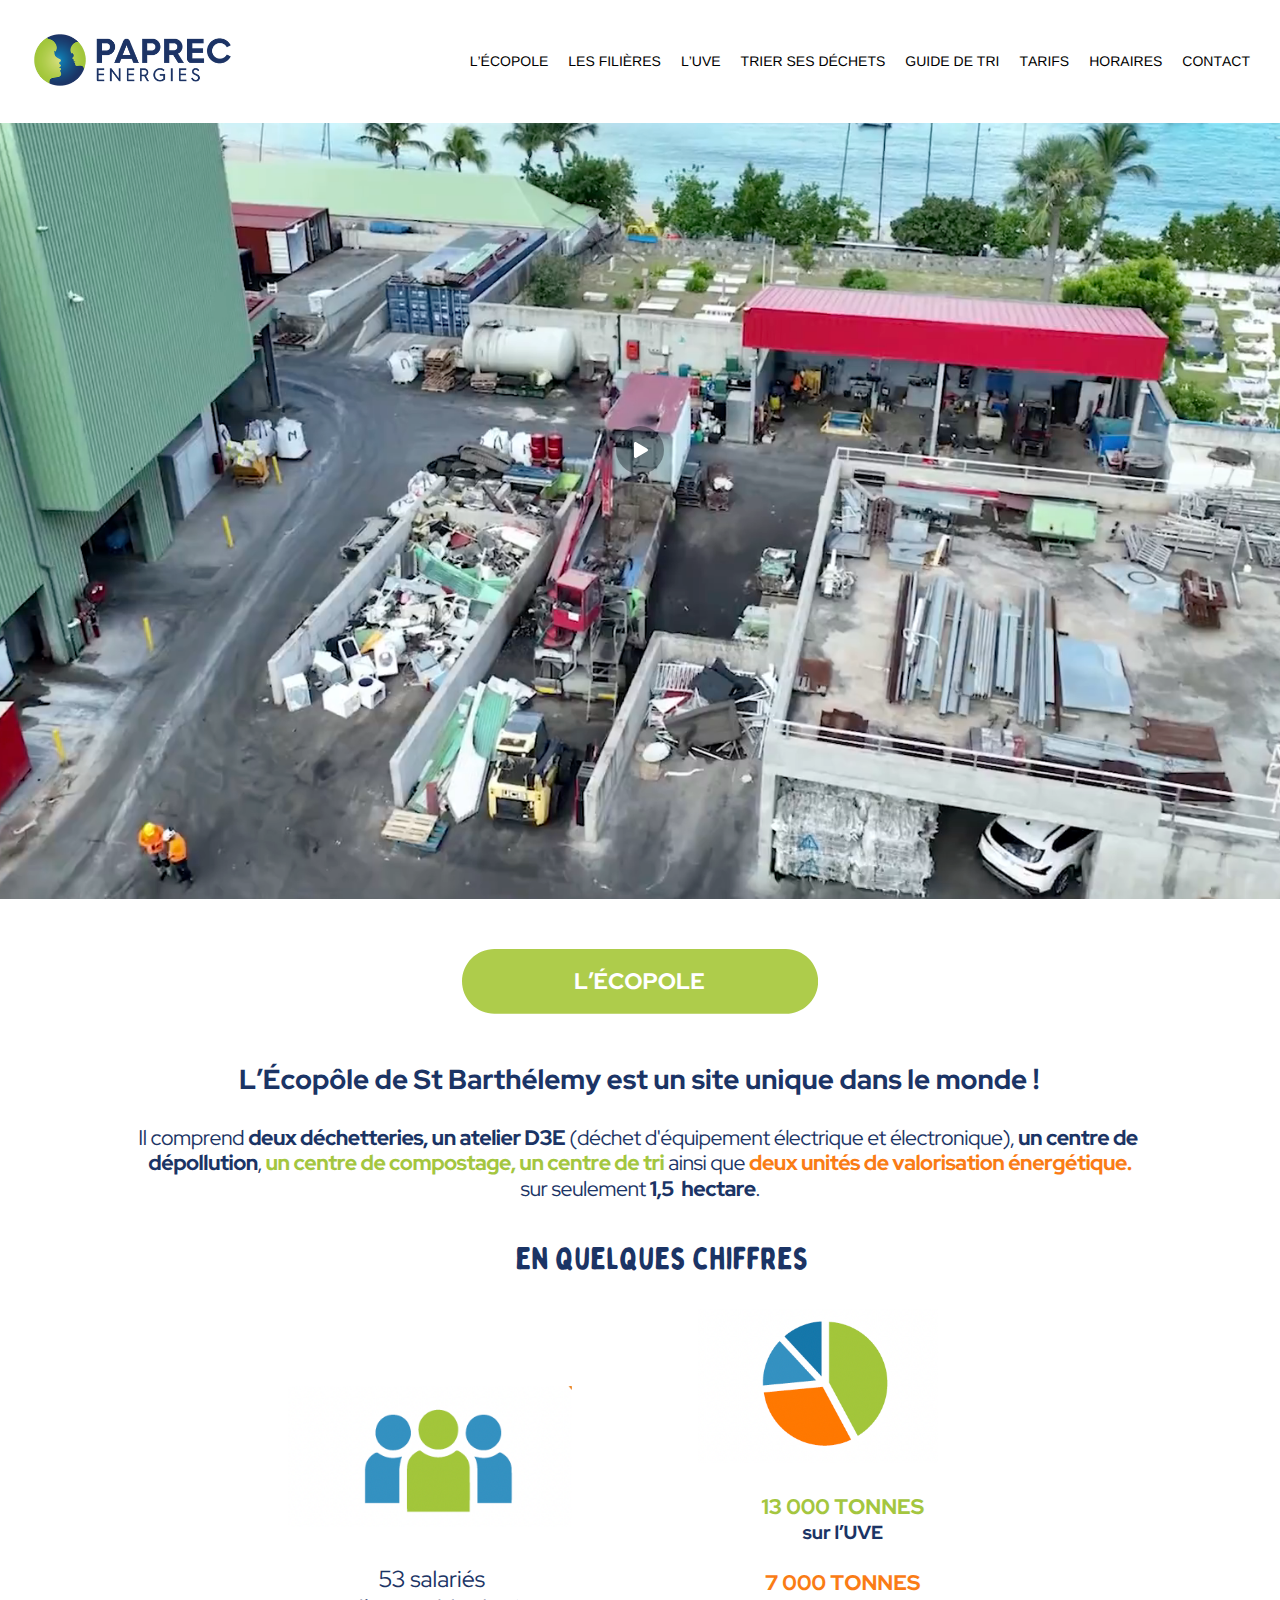
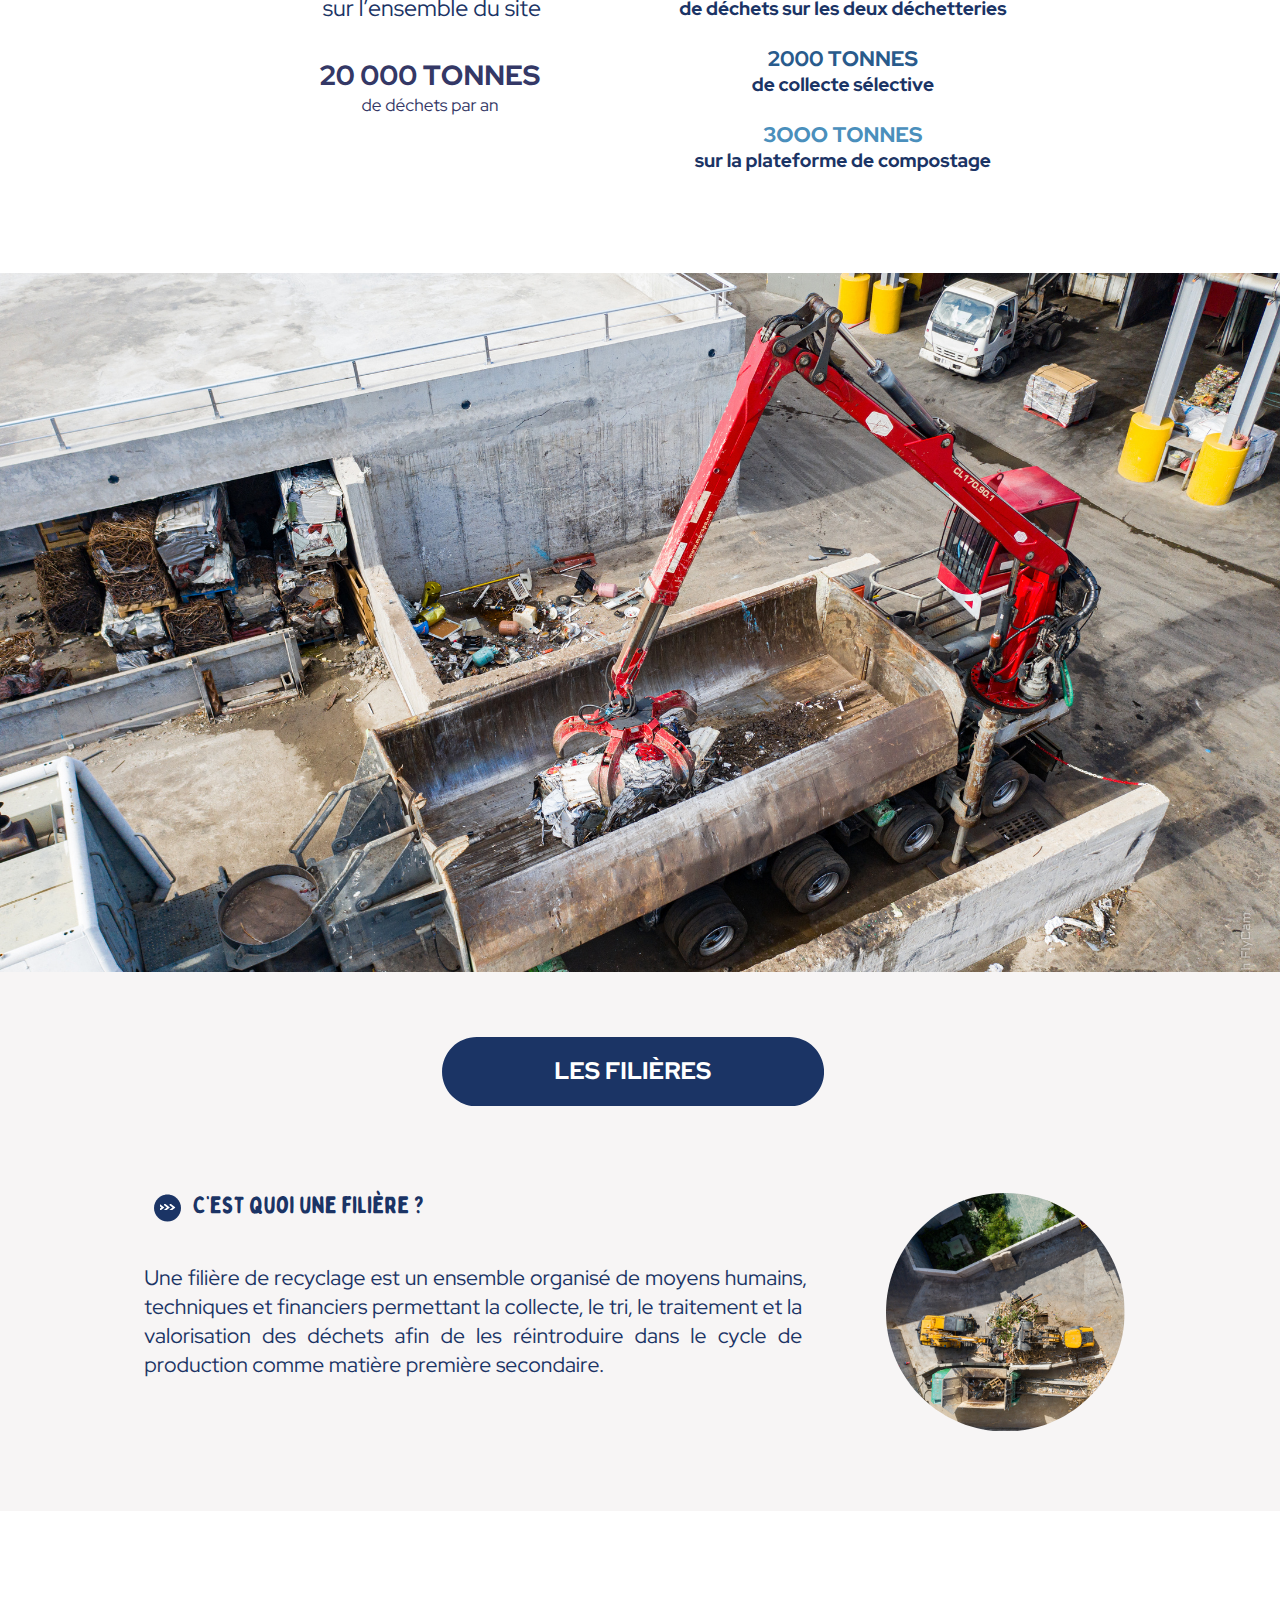
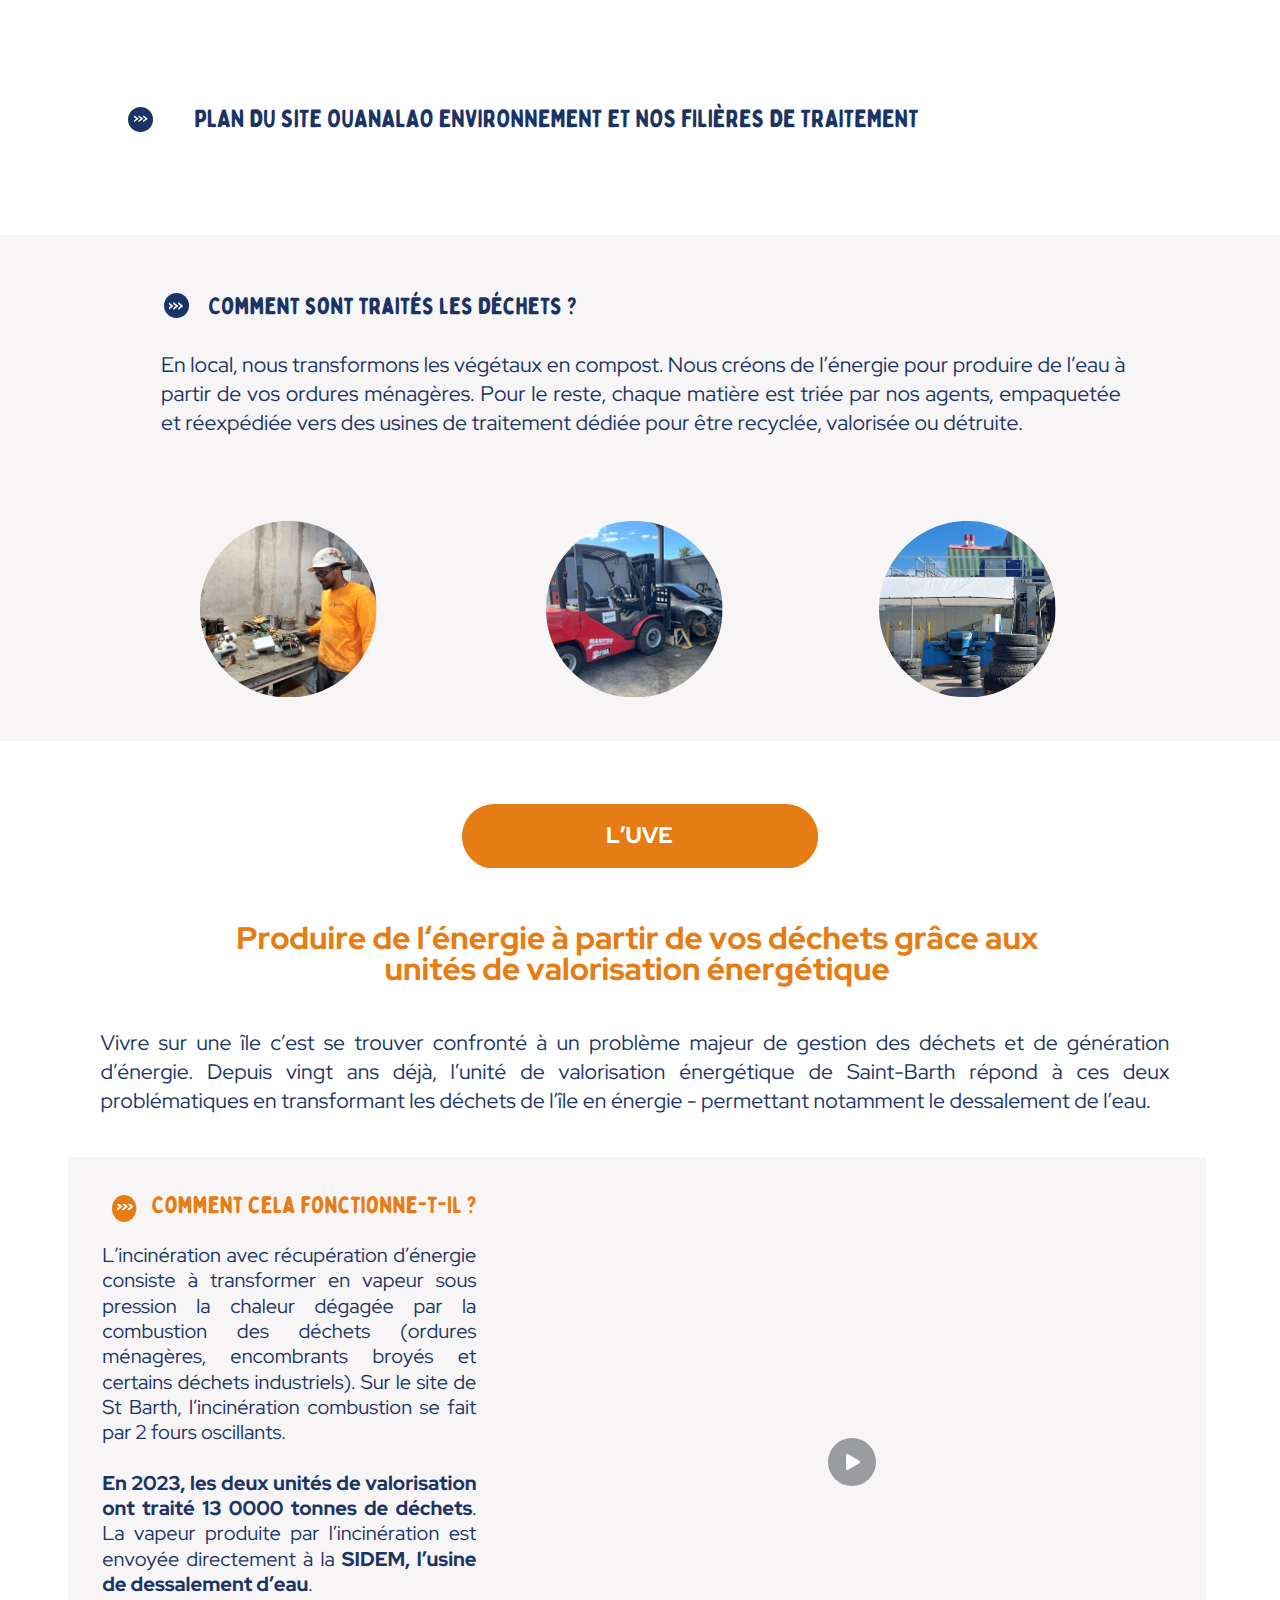
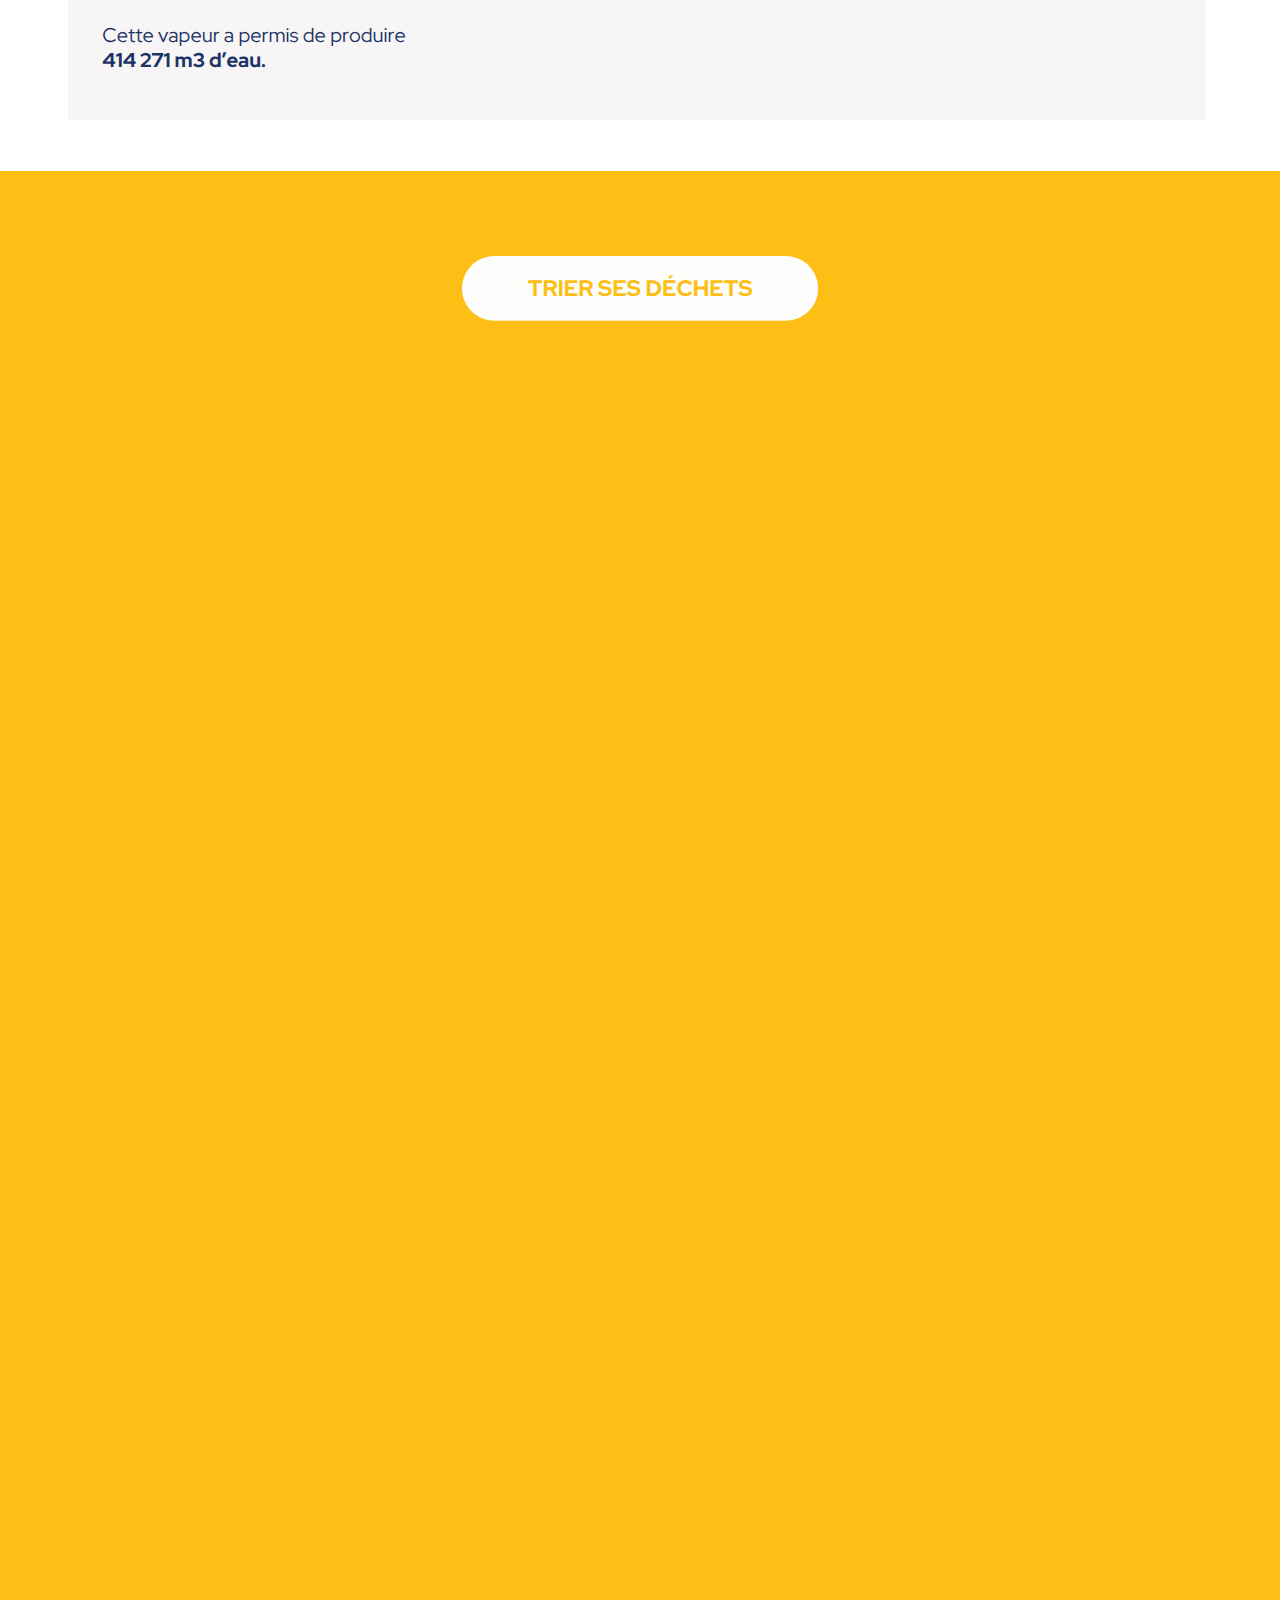
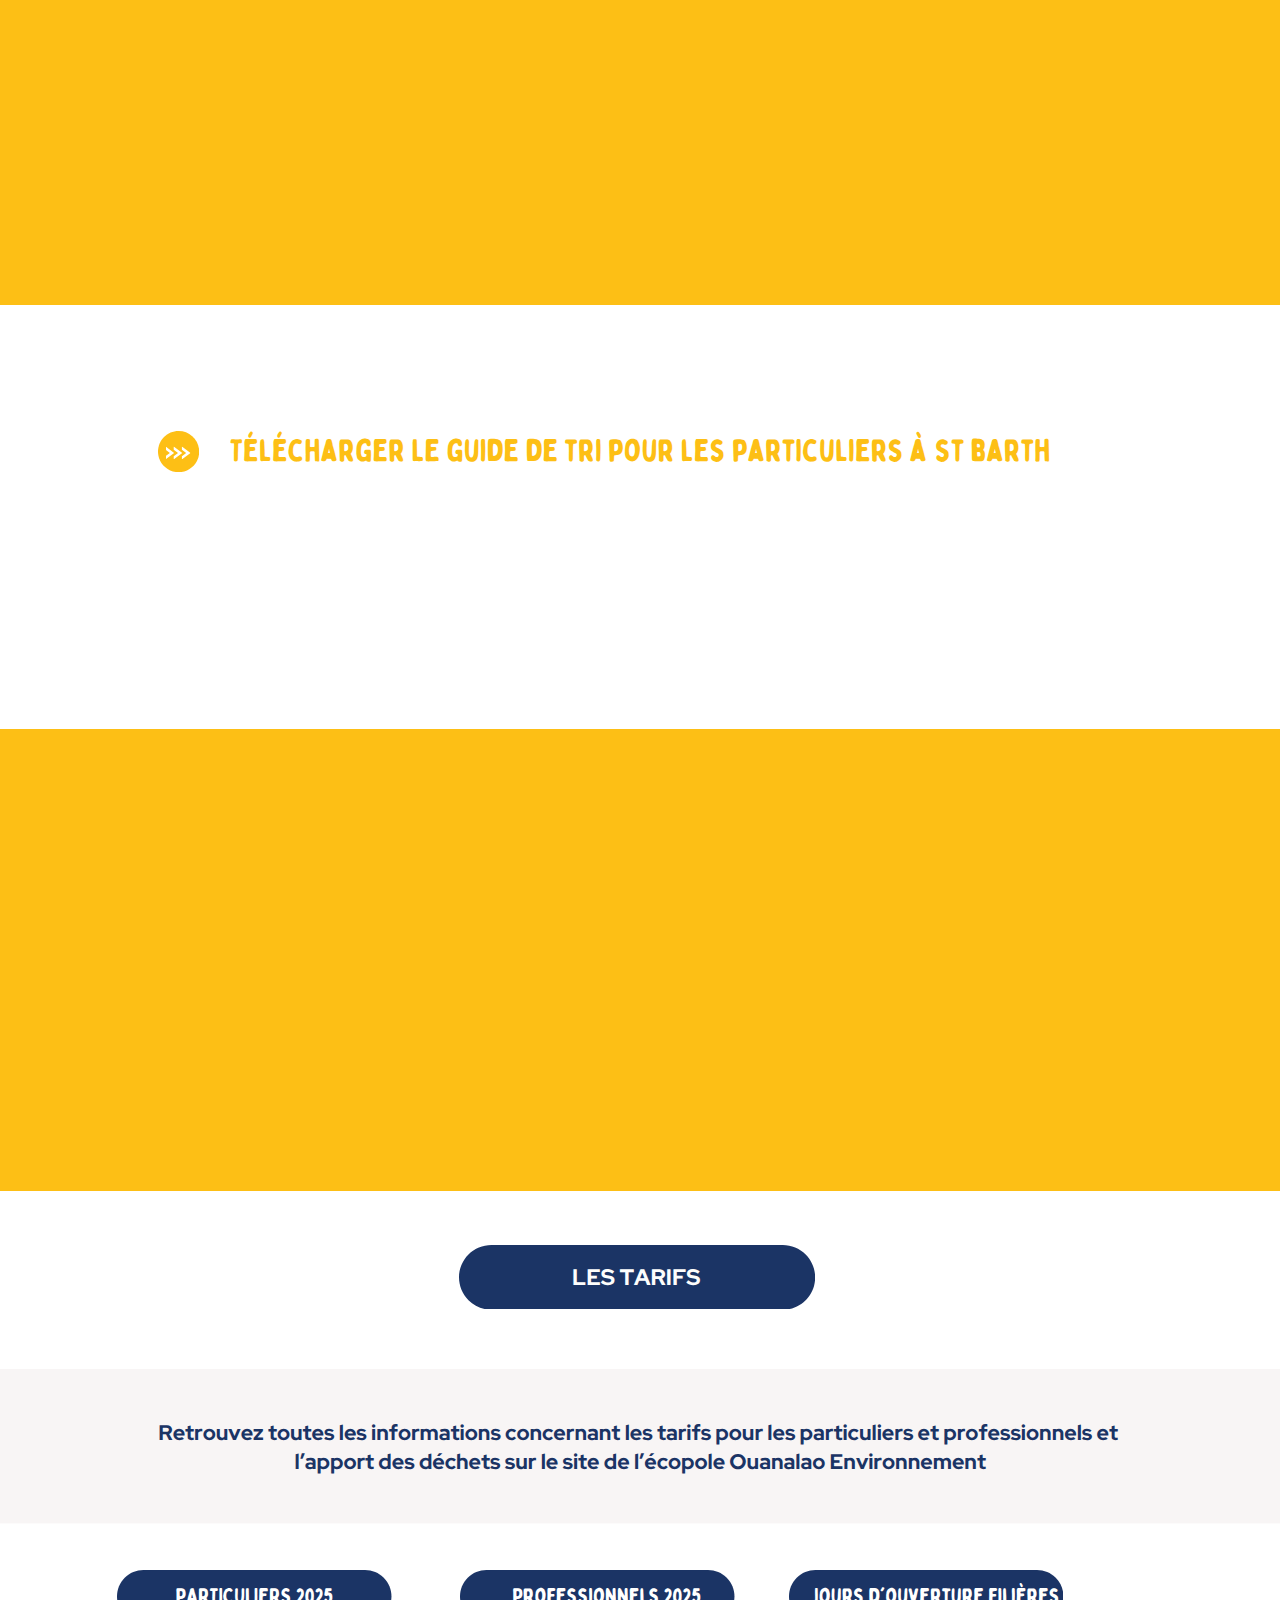
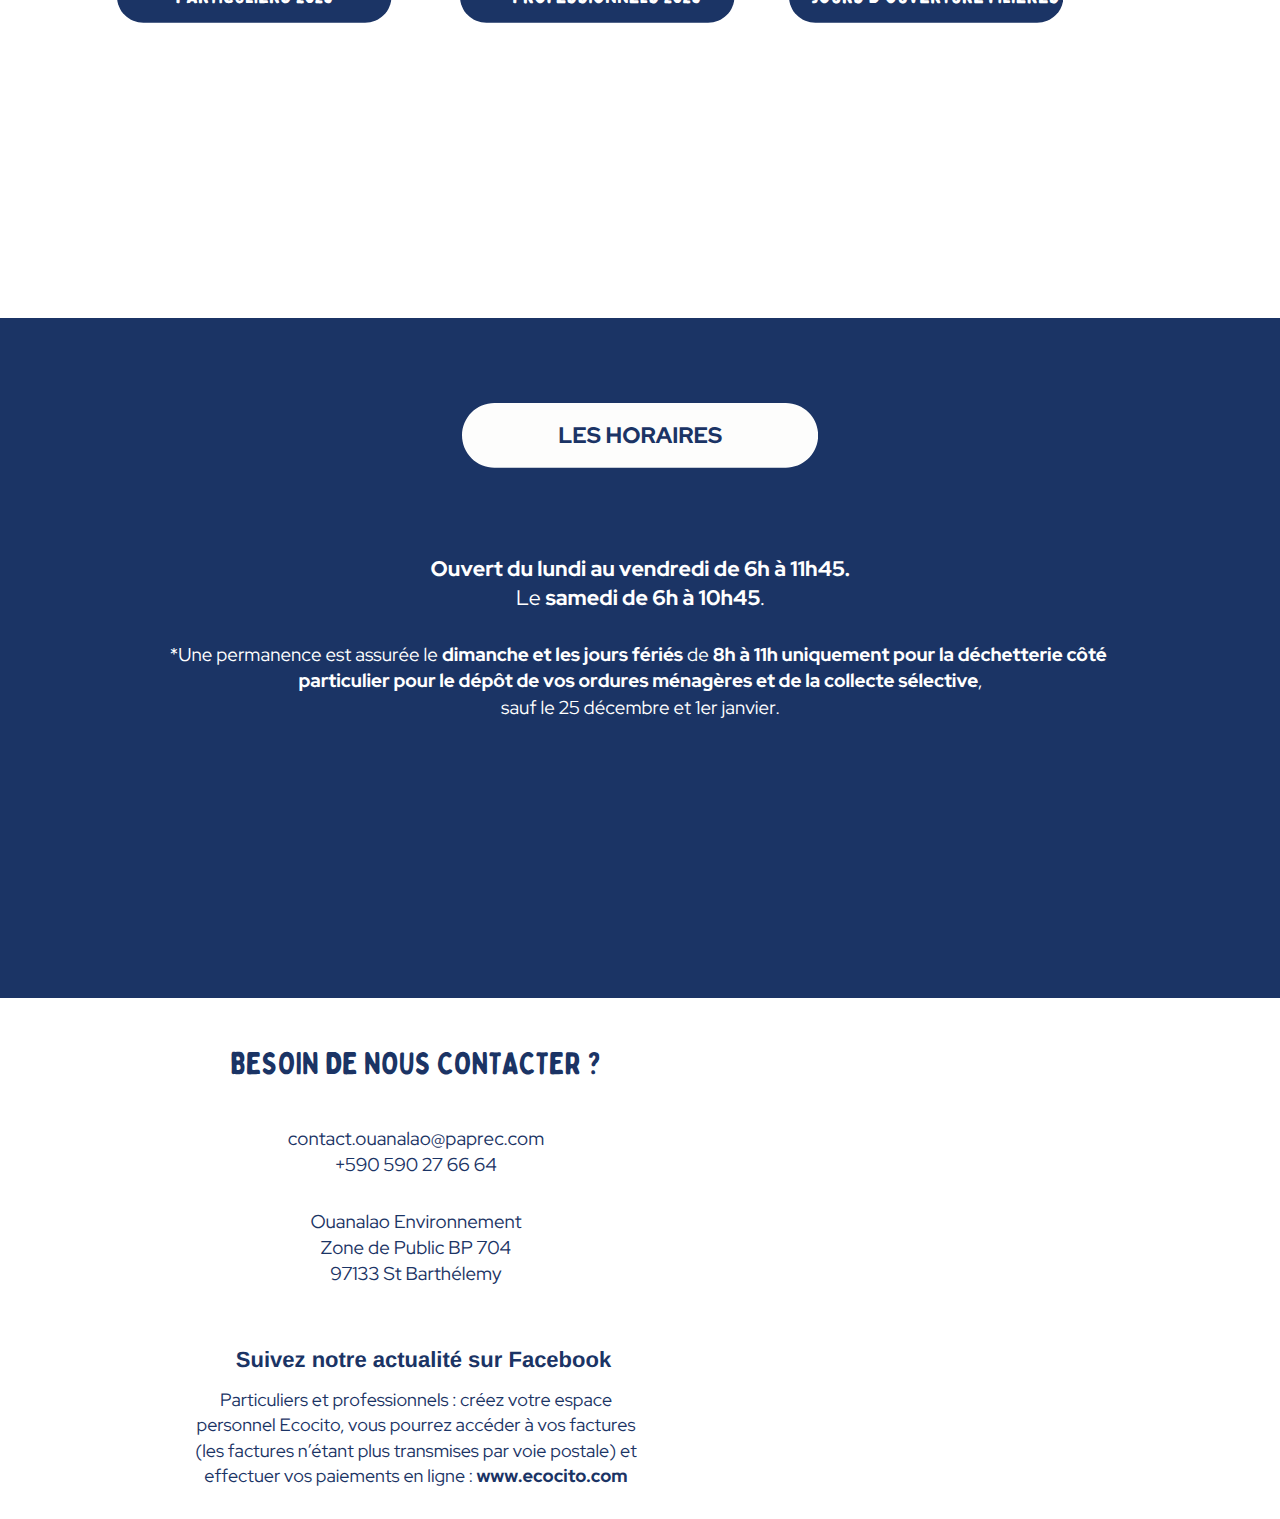
==== commit 80cd1557: "replace video by image for "plan du site"" ====
--- a/index.html
+++ b/index.html
@@ -427,9 +427,9 @@
                </div-->
 
                <div class="video-container2">
-                  <video id="myVideo2" controls autoplay="false" src="videos/PLAN-SITE-OUANALAO-1920.mp4" type="video/mp4" poster="images/fallback-image-plan-du-site.png">
-                  </video>
-                  <img id="fallbackImage2" src="images/fallback-image-plan-du-site.png" alt="Fallback Image" style="  width: 100%;
+                  <!--video id="myVideo2" controls autoplay="false" src="videos/PLAN-SITE-OUANALAO-1920.mp4" type="video/mp4" poster="images/fallback-image-plan-du-site.png">
+                  </video-->
+                  <img id="fallbackImage2" src="images/PLAN-ECOPOLE-PAPREC-2000.jpg" alt="Fallback Image" style="  width: 100%;
             height: 100vh;">
             </div>
 
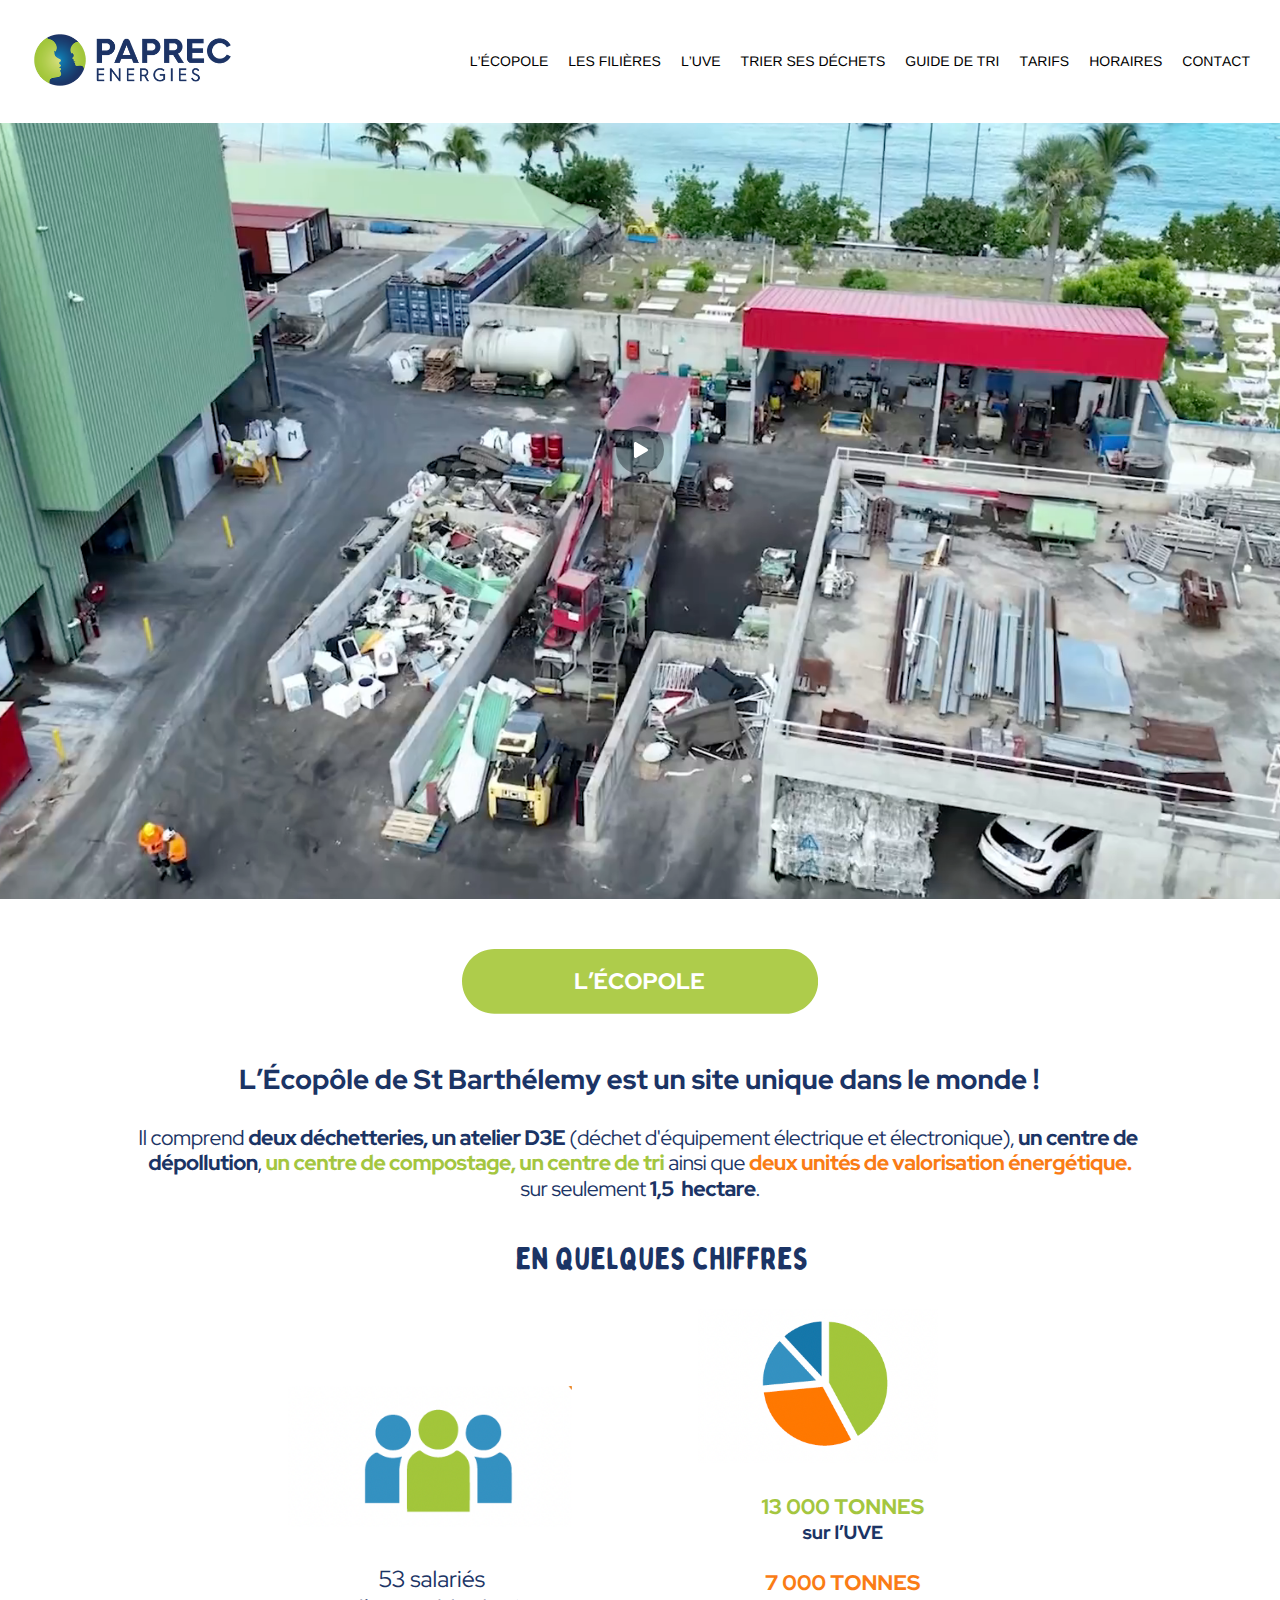
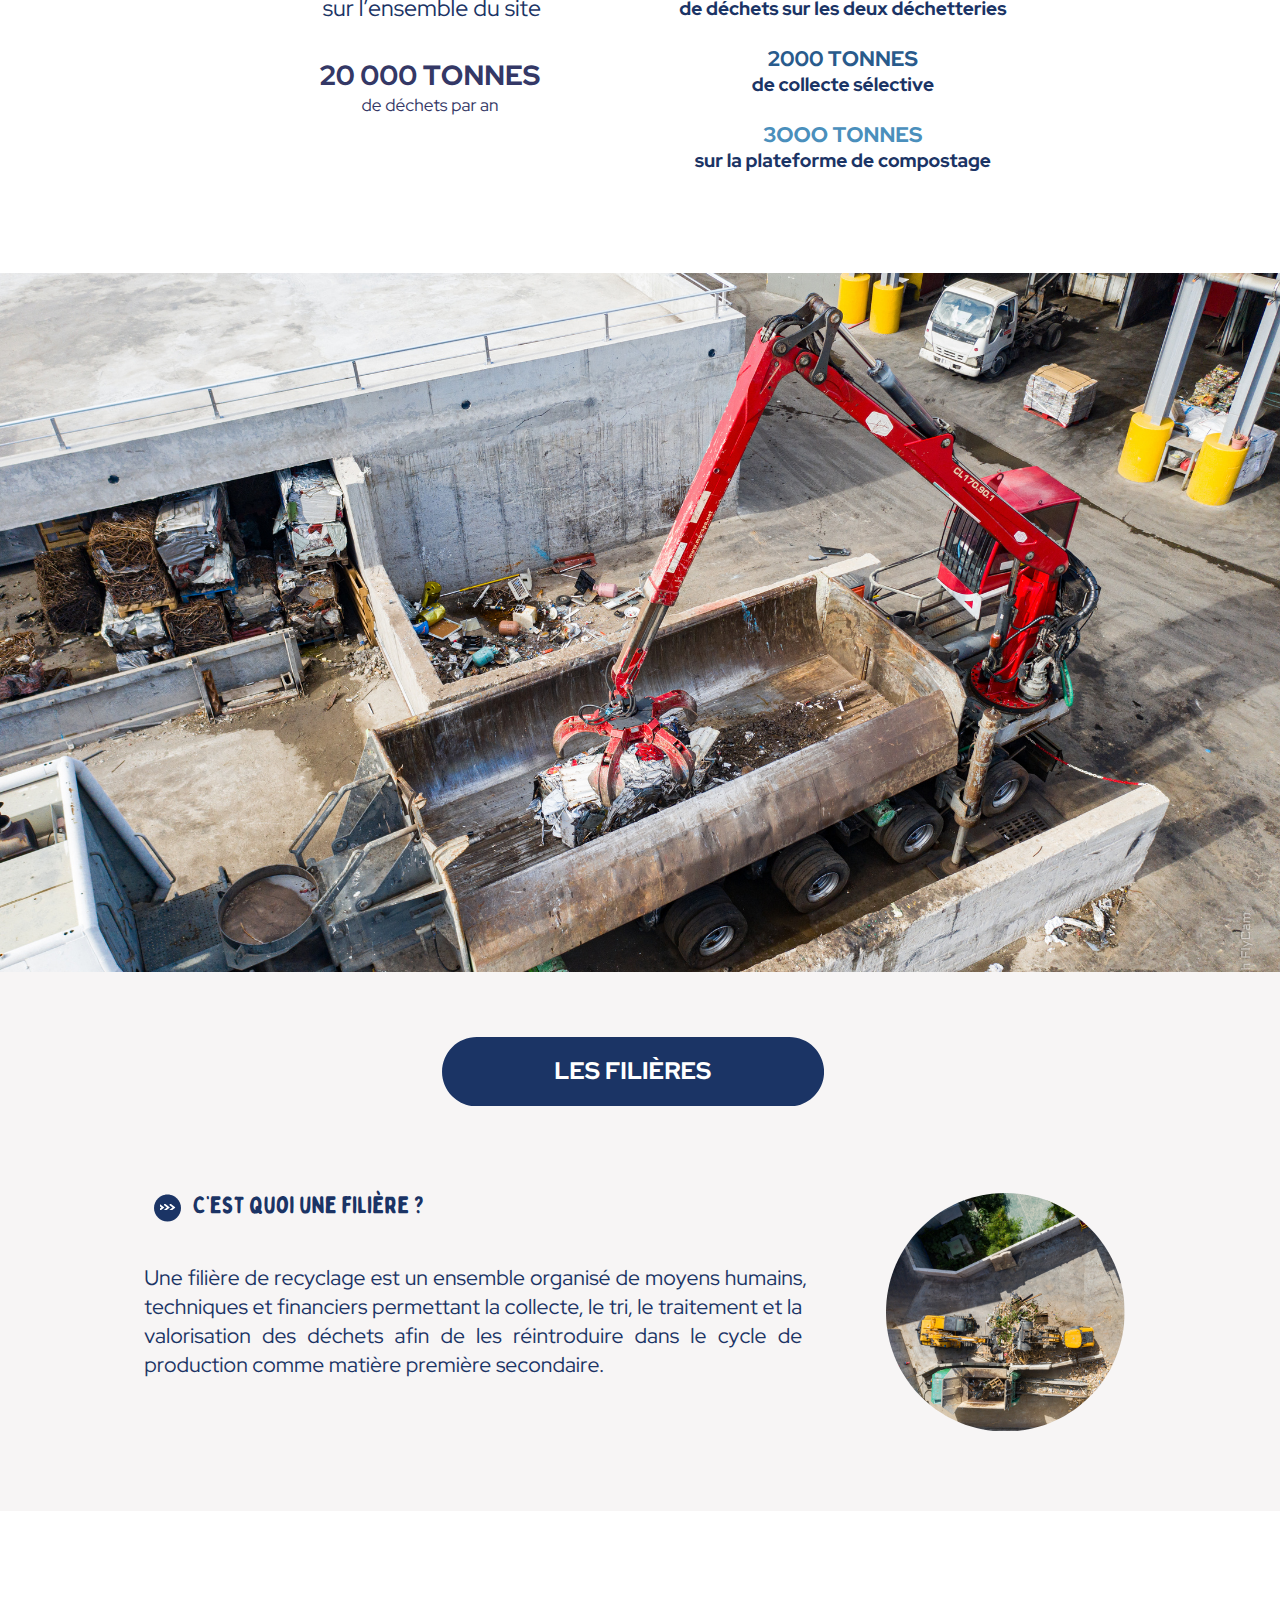
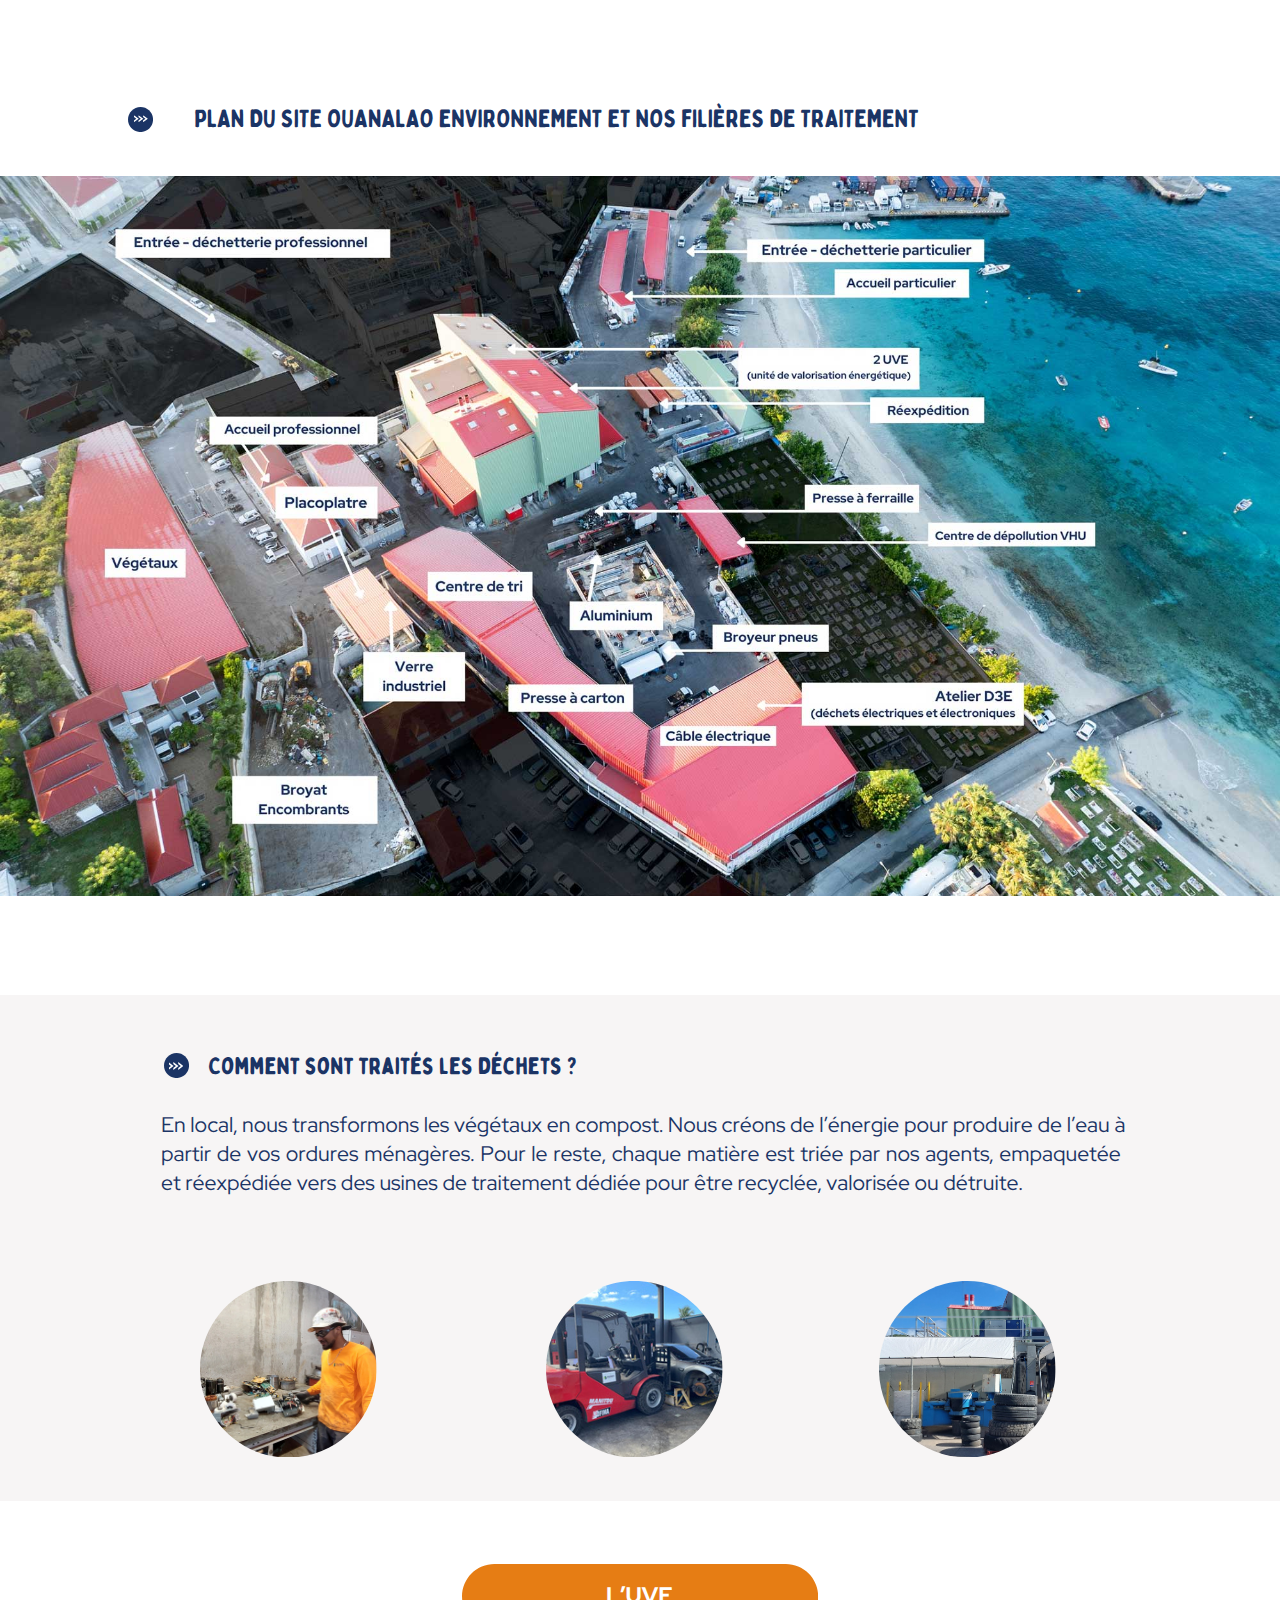
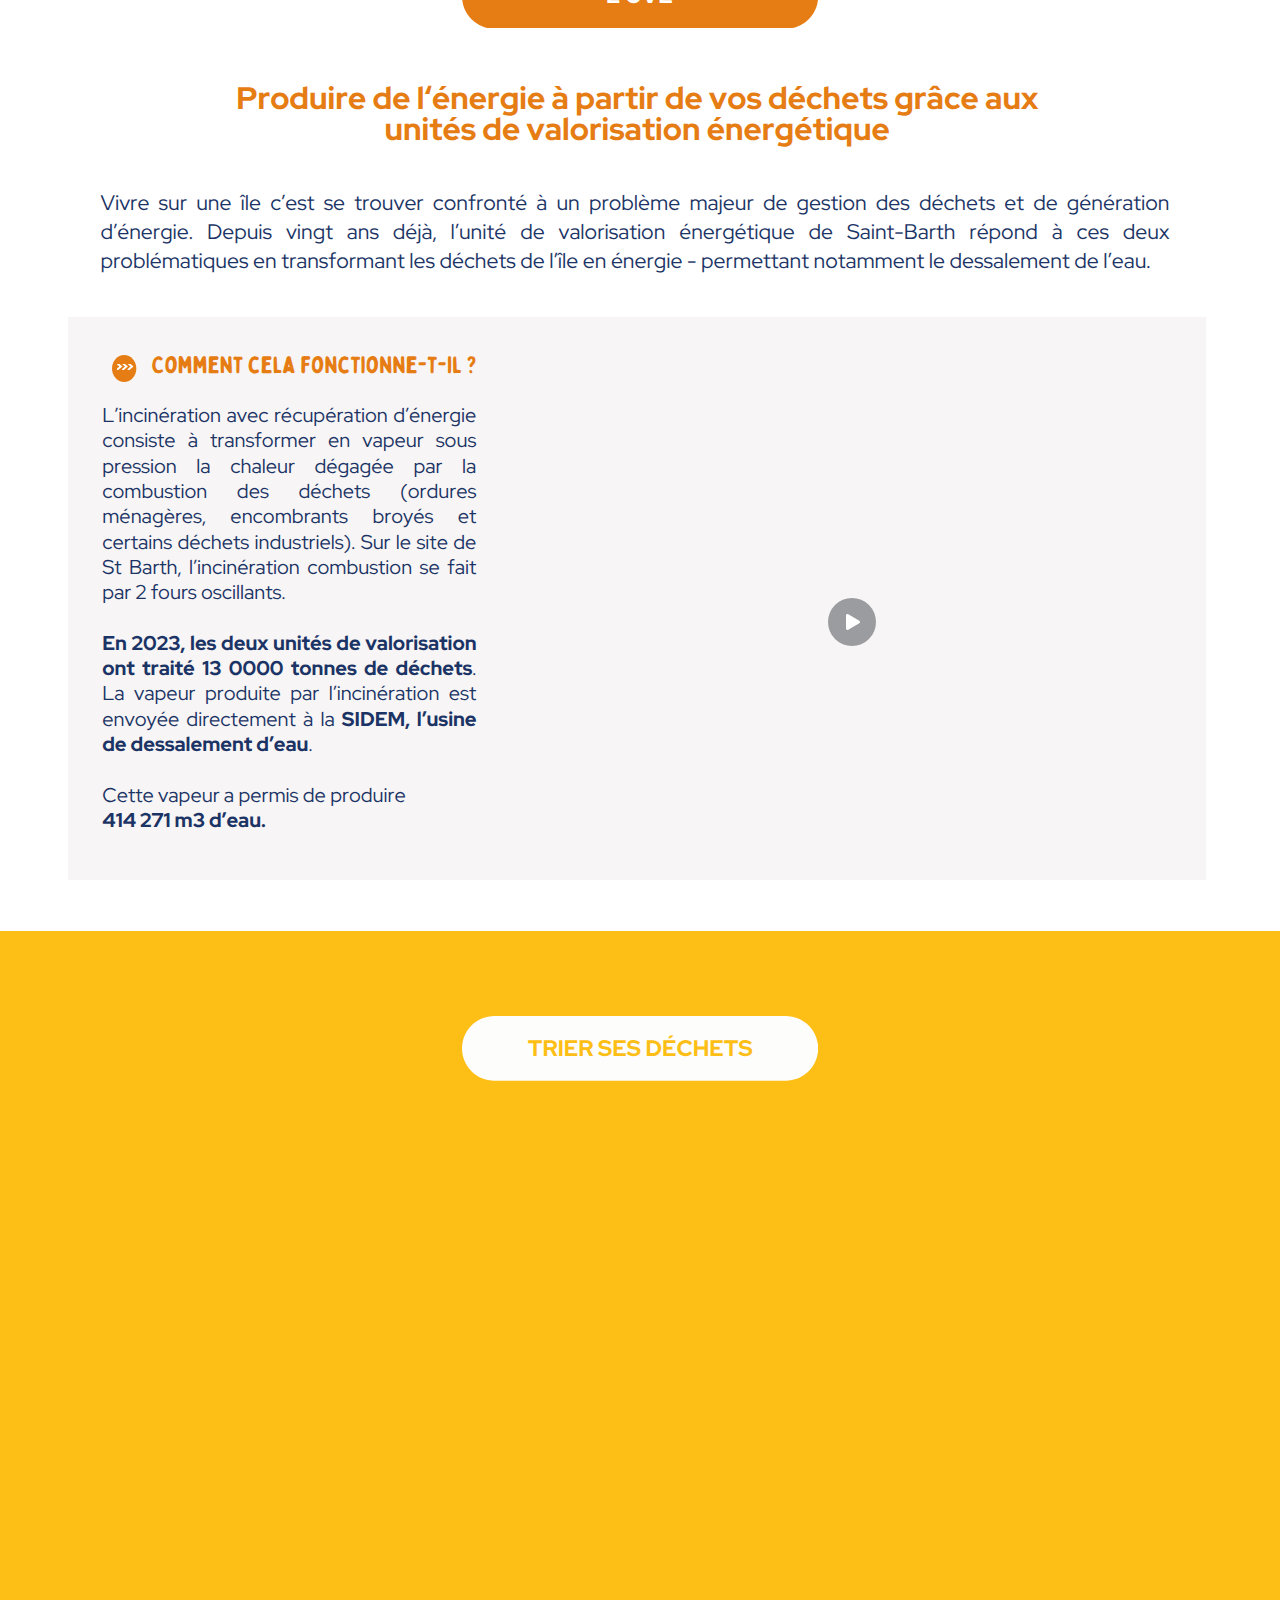
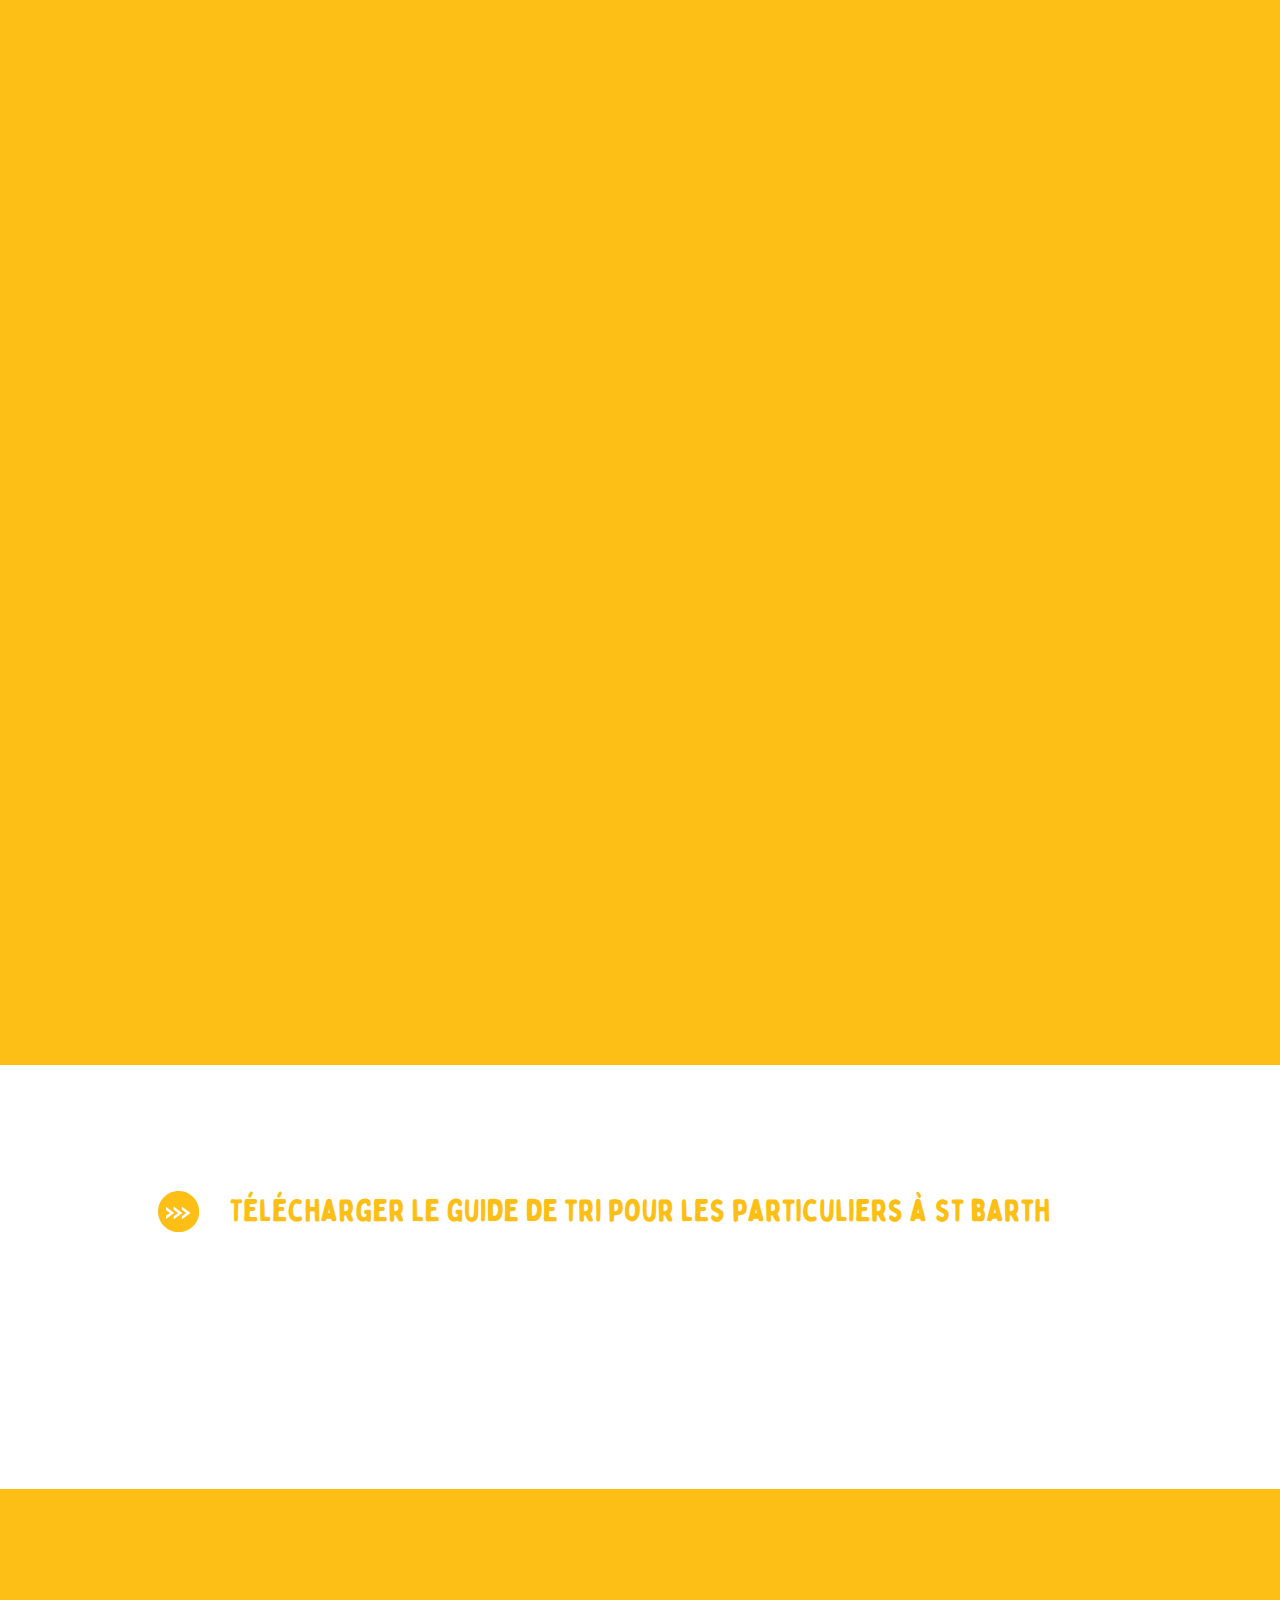
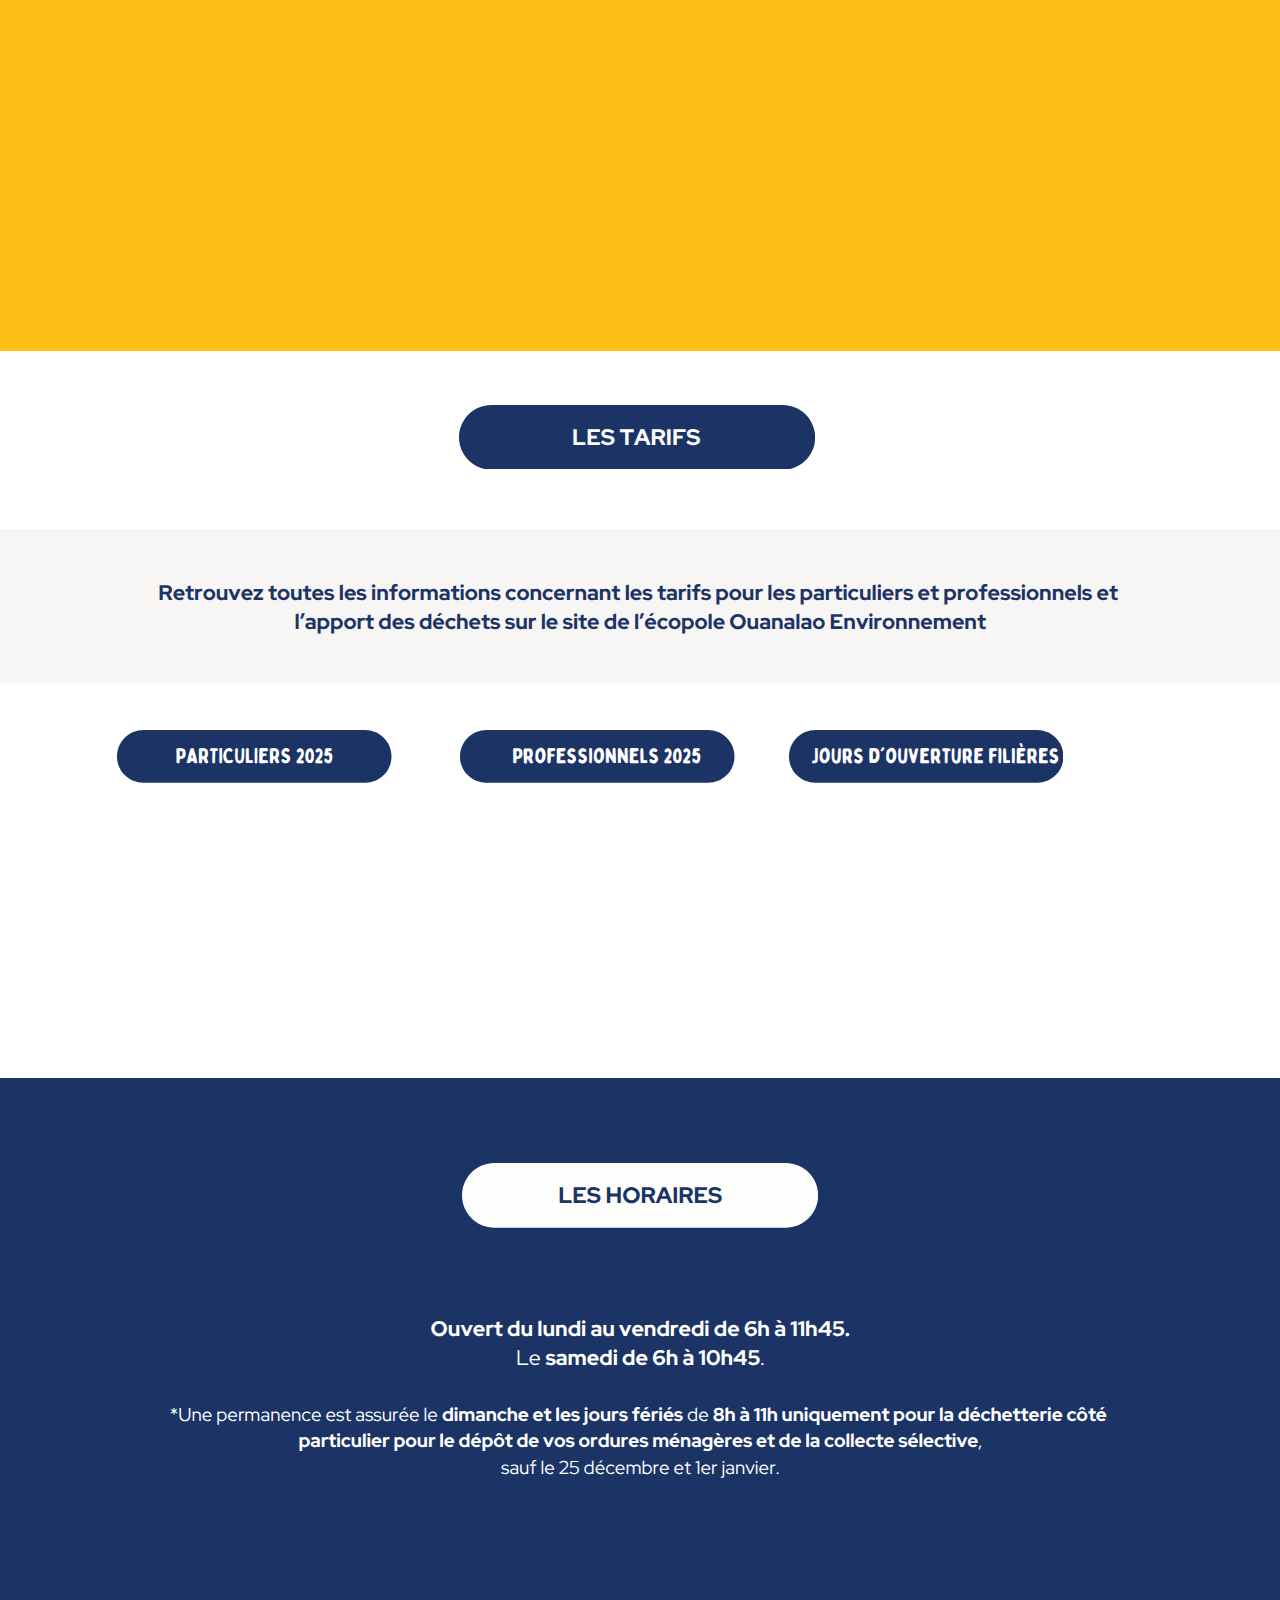
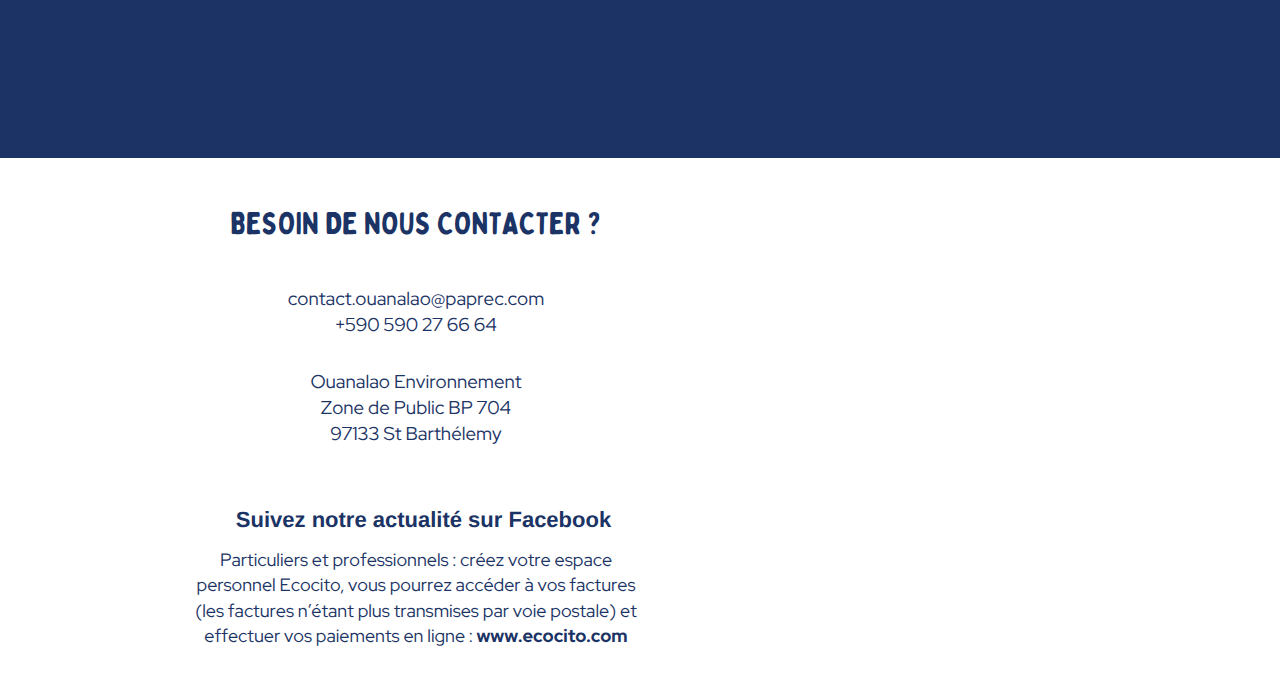
==== commit 2088ee88: "adjust image filieres size" ====
--- a/index.html
+++ b/index.html
@@ -427,10 +427,12 @@
                </div-->
 
                <div class="video-container2">
+               <img src="images/PLAN-ECOPOLE-PAPREC-2000.jpg" alt="Fallback Image" style="display:block;width: 100%;
+            height: 100%;">
                   <!--video id="myVideo2" controls autoplay="false" src="videos/PLAN-SITE-OUANALAO-1920.mp4" type="video/mp4" poster="images/fallback-image-plan-du-site.png">
-                  </video-->
+                  </video>
                   <img id="fallbackImage2" src="images/PLAN-ECOPOLE-PAPREC-2000.jpg" alt="Fallback Image" style="  width: 100%;
-            height: 100vh;">
+            height: 100vh;"-->
             </div>
 
             </section>
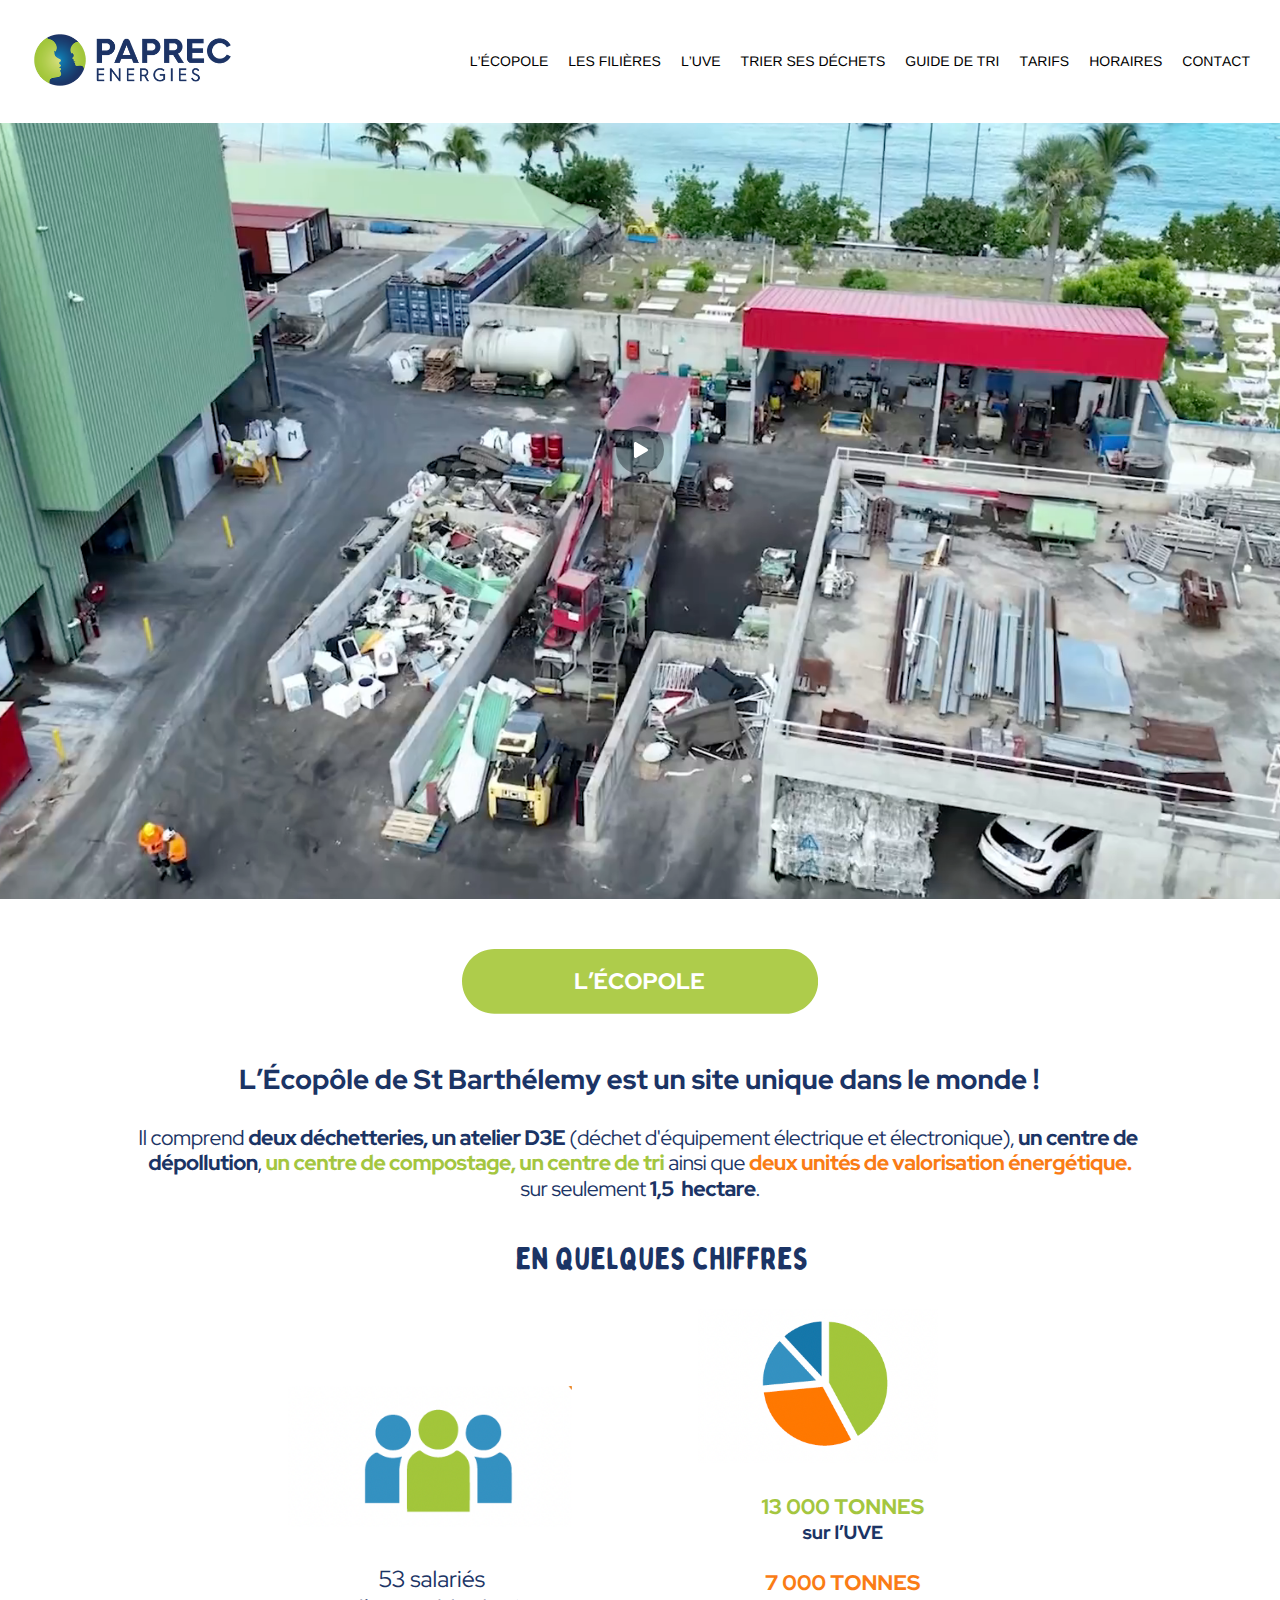
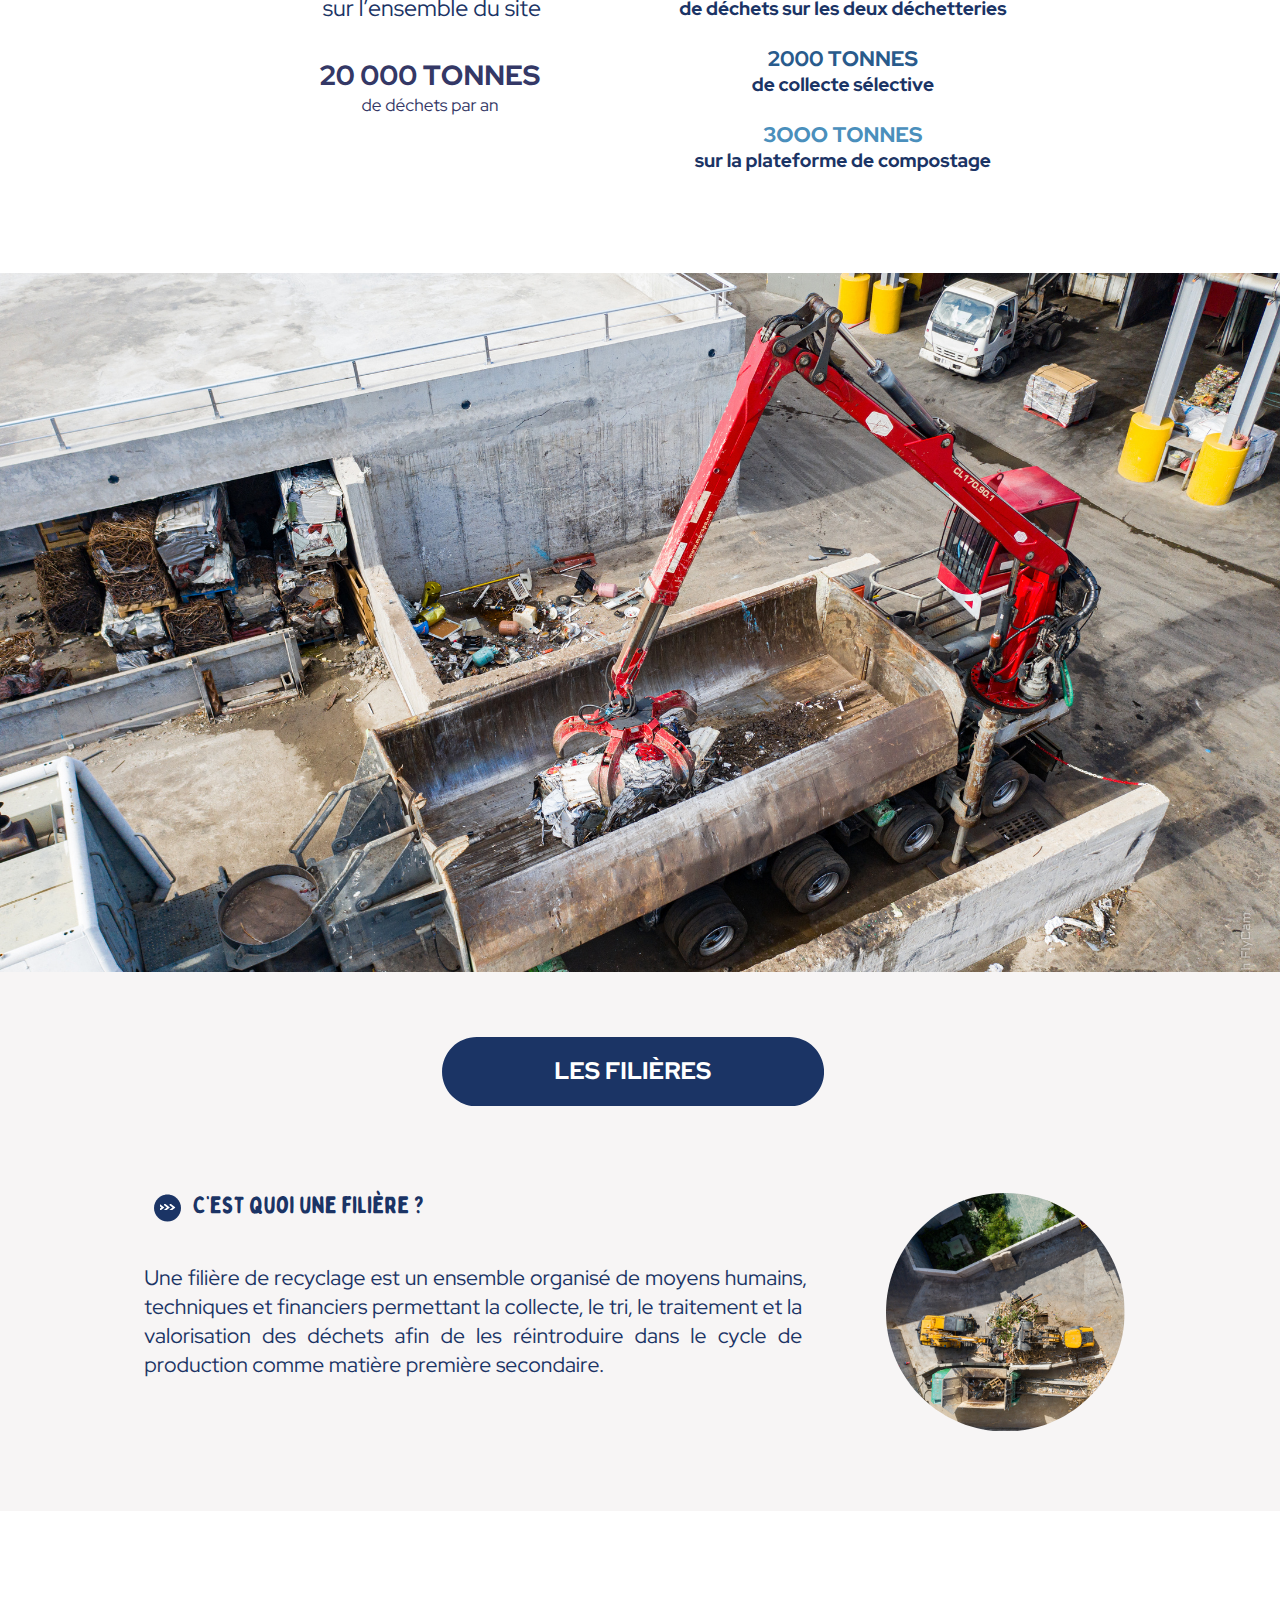
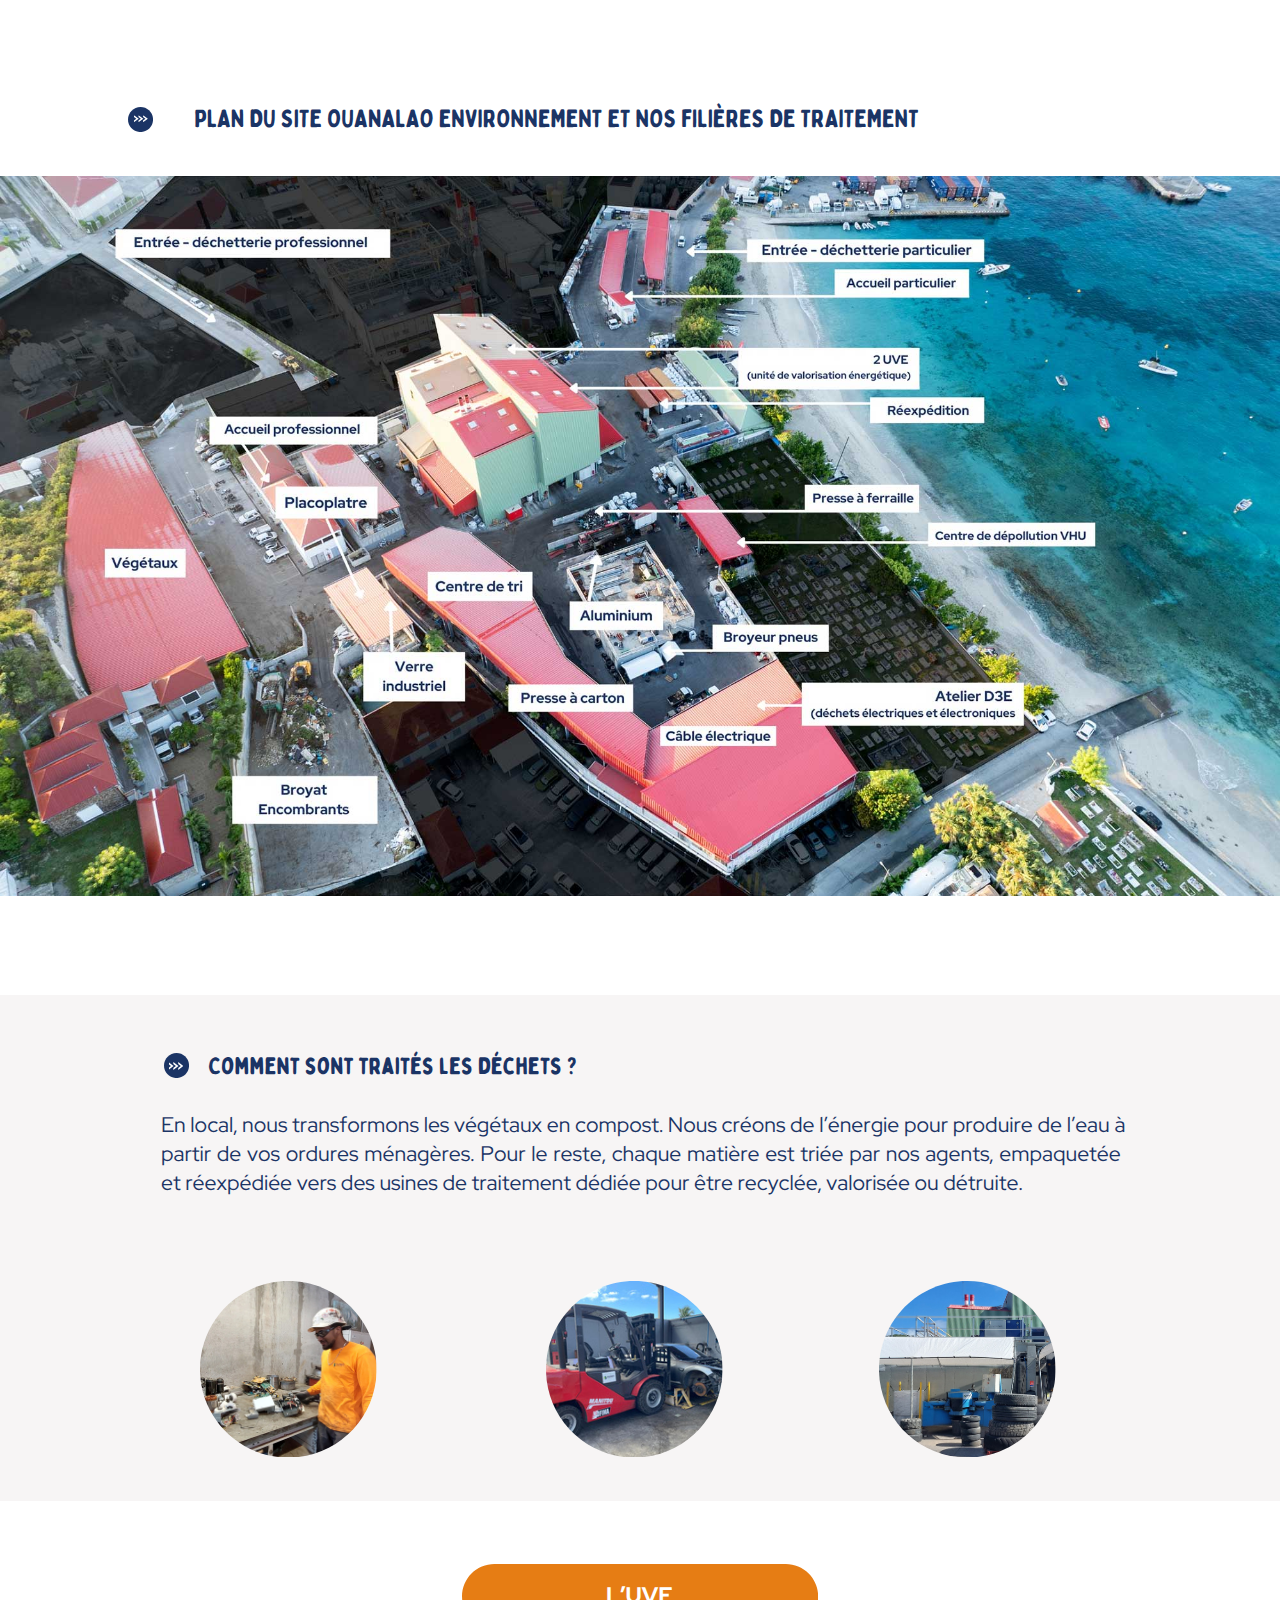
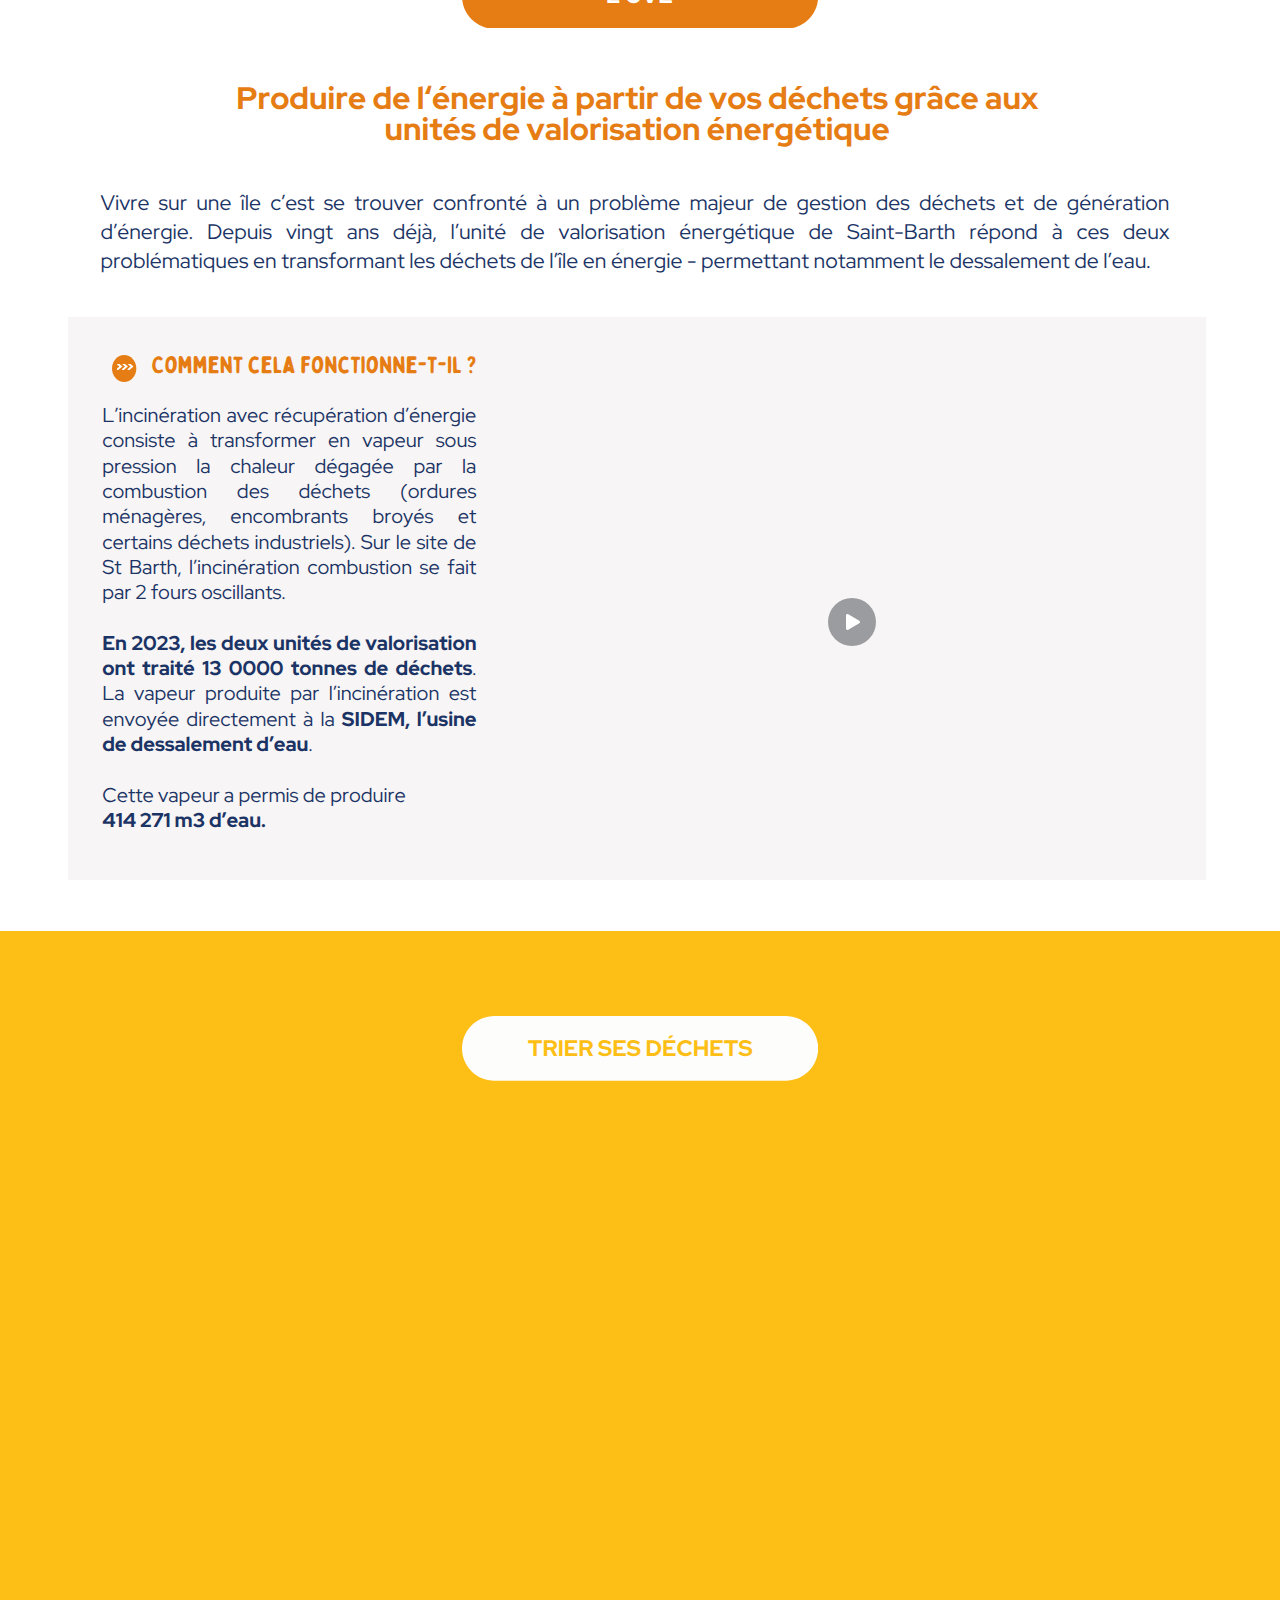
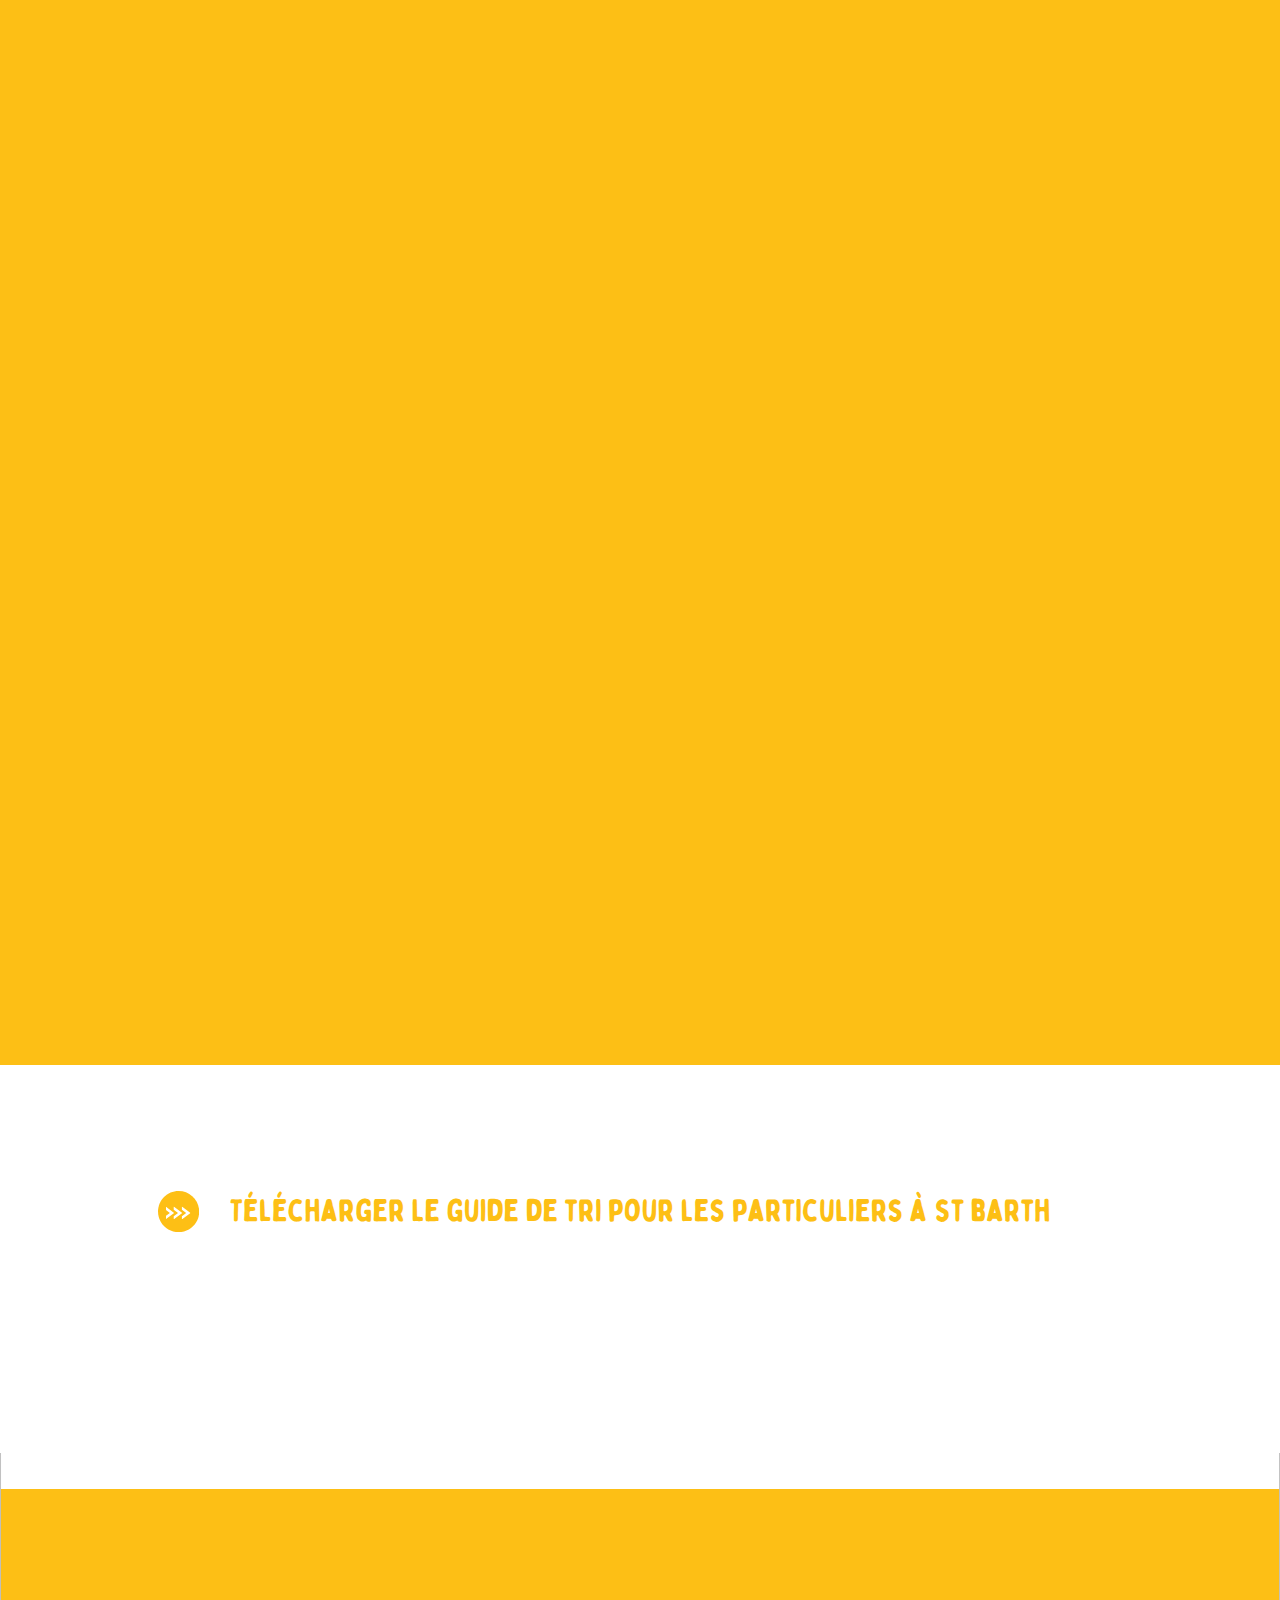
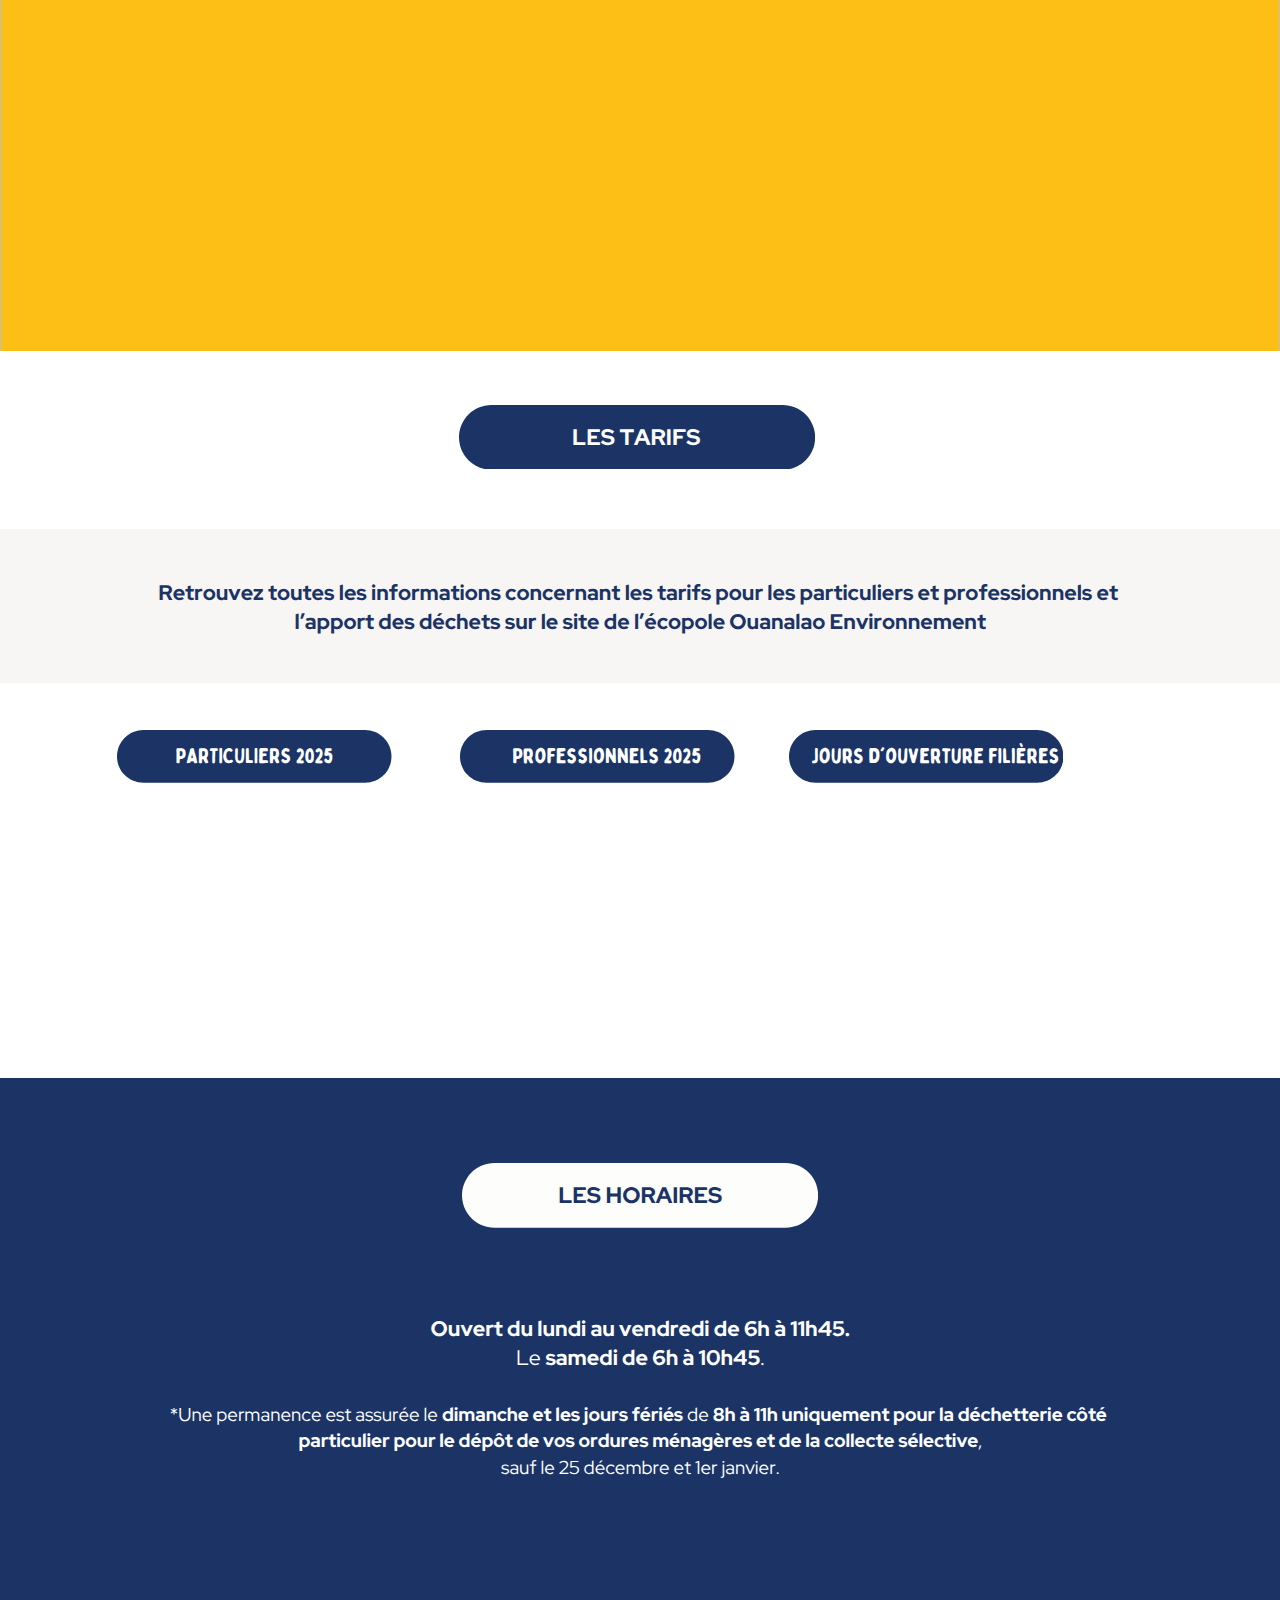
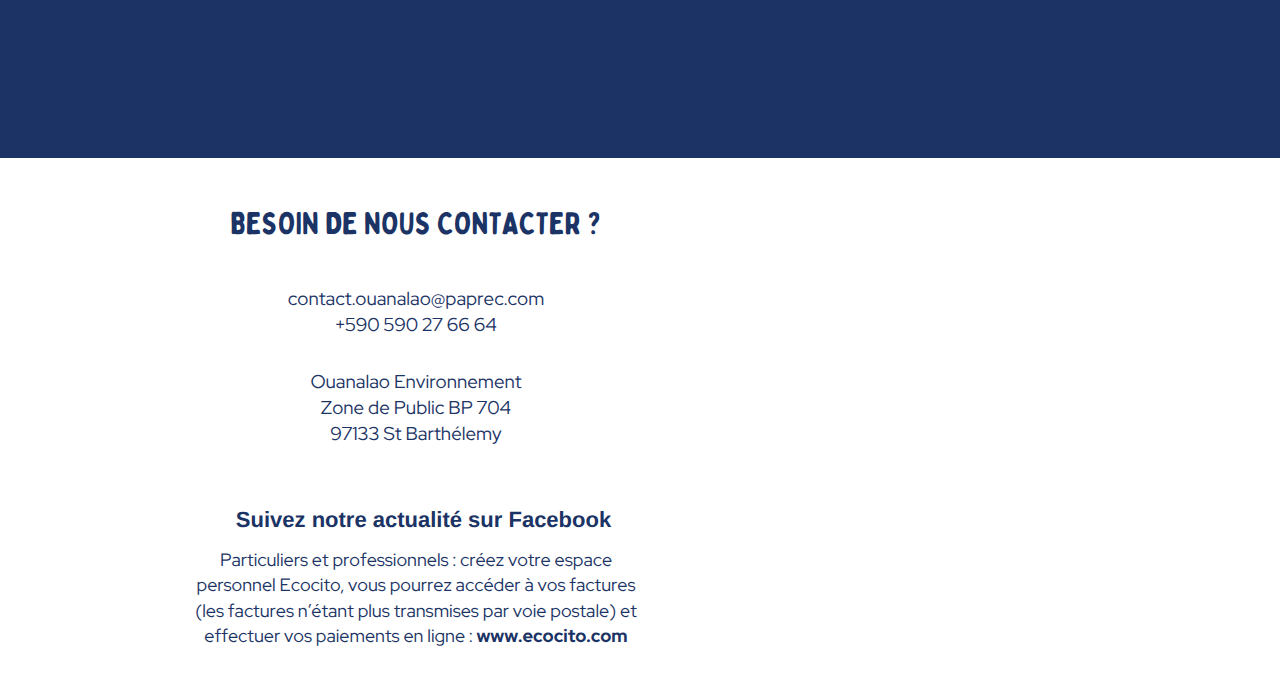
==== commit 943a7da6: "replace img btw guide de tri and tarifs" ====
--- a/index.html
+++ b/index.html
@@ -948,7 +948,7 @@
                   <div id="uF73bfYLyUfh6Oxn" style="box-sizing:border-box;width:100%;height:100%;transform:rotate(0deg);">
                      <div id="wfxcBekEpWs4lIjn" style="width:100%;height:100%;opacity:1.0;">
                         <div id="BPRCGOa760YxHcmA" style="transform:scale(1, 1);width:100%;height:100%;overflow:hidden;position:relative;">
-                           <div id="ghZ1pOH55HwB7ldf" style="width:calc(100% * max(1, var(--scale-fill, 1)));height:calc(538.20000808% / min(1, var(--scale-fill, 1)));position:absolute;top:50%;left:50%;opacity:1.0;animation:pulse 1.5s ease-in-out infinite;"><img src="images/a760ee2b3c5f34412c6167ebbe89b0af.jpg" loading="lazy" srcset="images/0b7b698a165dd50197861efc8bc9353a.jpg 748w, images/a760ee2b3c5f34412c6167ebbe89b0af.jpg 1682w" sizes="(max-width: 375px) 91.46666667vw, (min-width: 375.05px) and (max-width: 480px) 93.33333333vw, (min-width: 480.05px) and (max-width: 768px) 91.66666667vw, (min-width: 768.05px) and (max-width: 1024px) 93.75vw, (min-width: 1024.05px) 100vw" style="width:100%;height:100%;display:block;object-fit:cover;object-position:50% 35.24050212%;transform:translate(-50%, -35.24050212%) rotate(0deg);"></div>
+                           <div id="ghZ1pOH55HwB7ldf" style="width:calc(100% * max(1, var(--scale-fill, 1)));height:calc(538.20000808% / min(1, var(--scale-fill, 1)));position:absolute;top:50%;left:50%;opacity:1.0;animation:pulse 1.5s ease-in-out infinite;"><img src="images/guide-to-tarif.jpg 1682w" sizes="(max-width: 375px) 91.46666667vw, (min-width: 375.05px) and (max-width: 480px) 93.33333333vw, (min-width: 480.05px) and (max-width: 768px) 91.66666667vw, (min-width: 768.05px) and (max-width: 1024px) 93.75vw, (min-width: 1024.05px) 100vw" style="width:100%;height:100%;display:block;object-fit:cover;object-position:50% 35.24050212%;transform:translate(-50%, -35.24050212%) rotate(0deg);"></div>
                         </div>
                      </div>
                   </div>
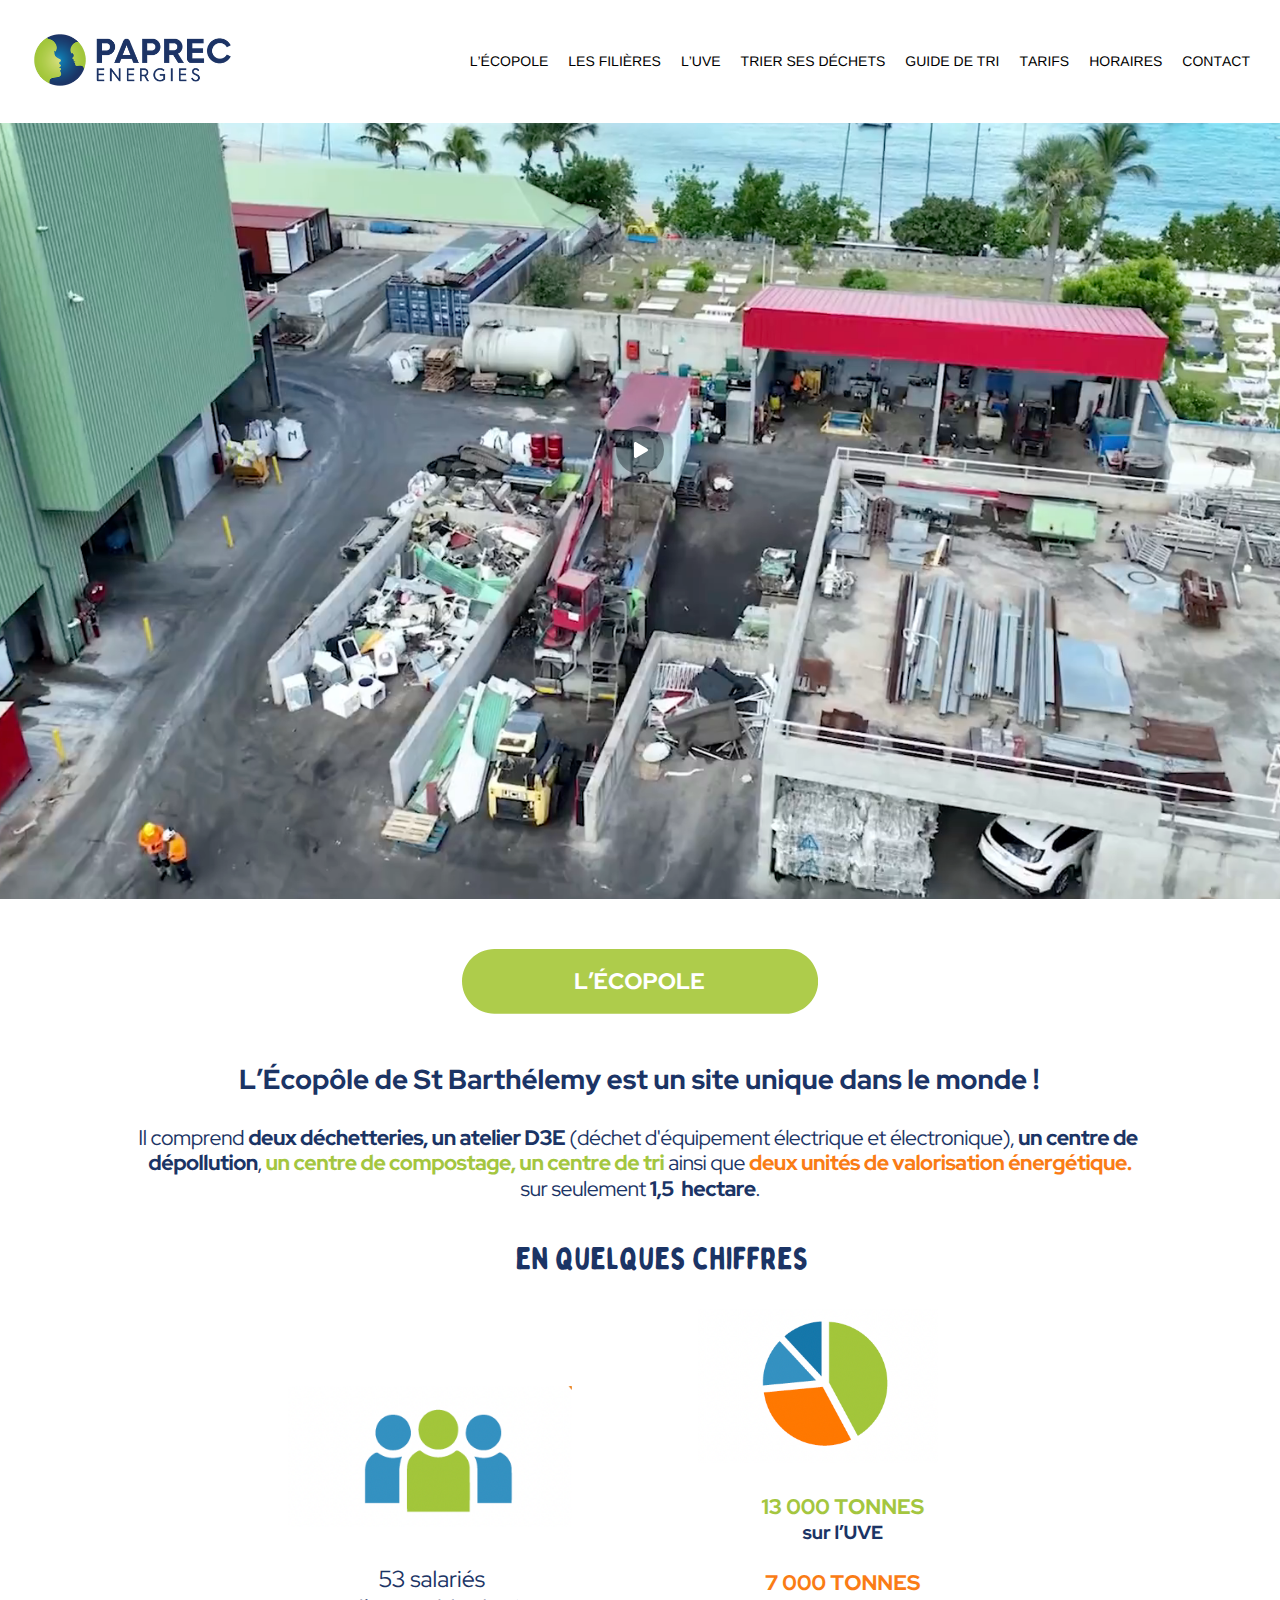
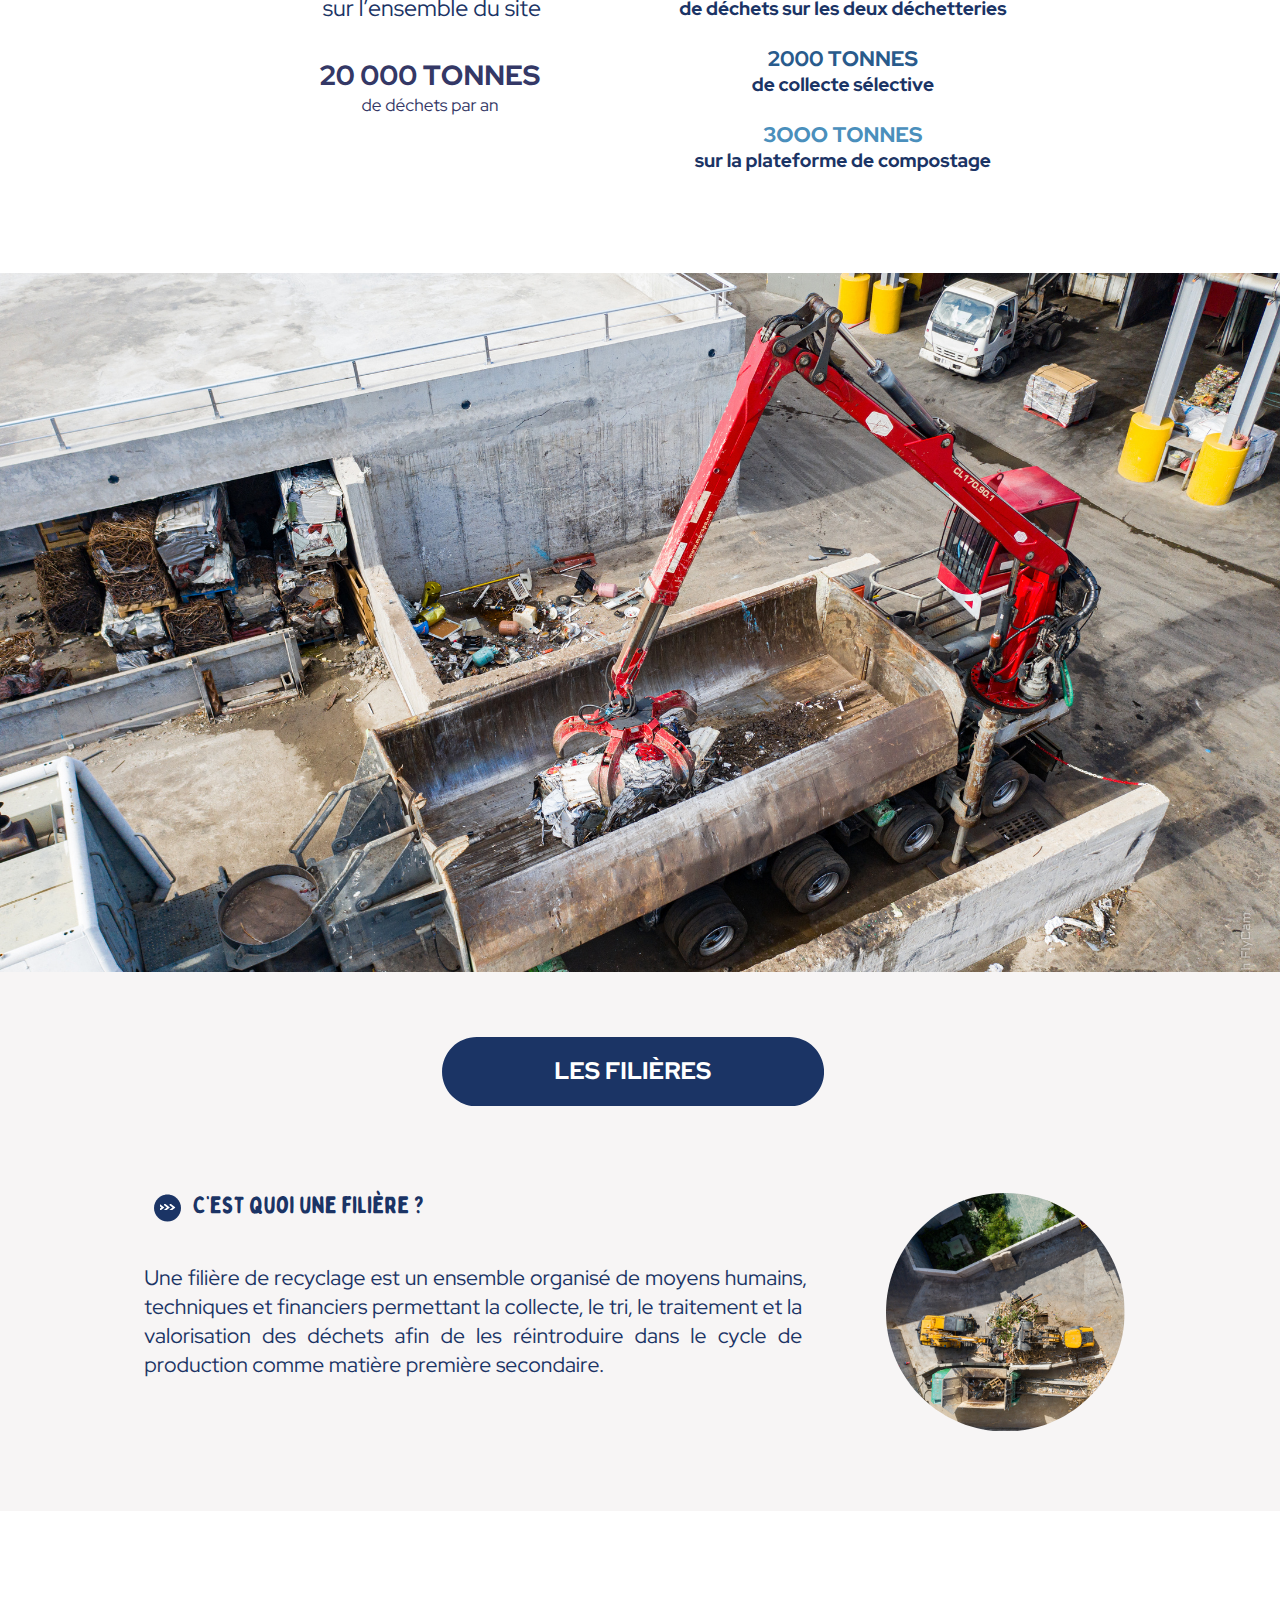
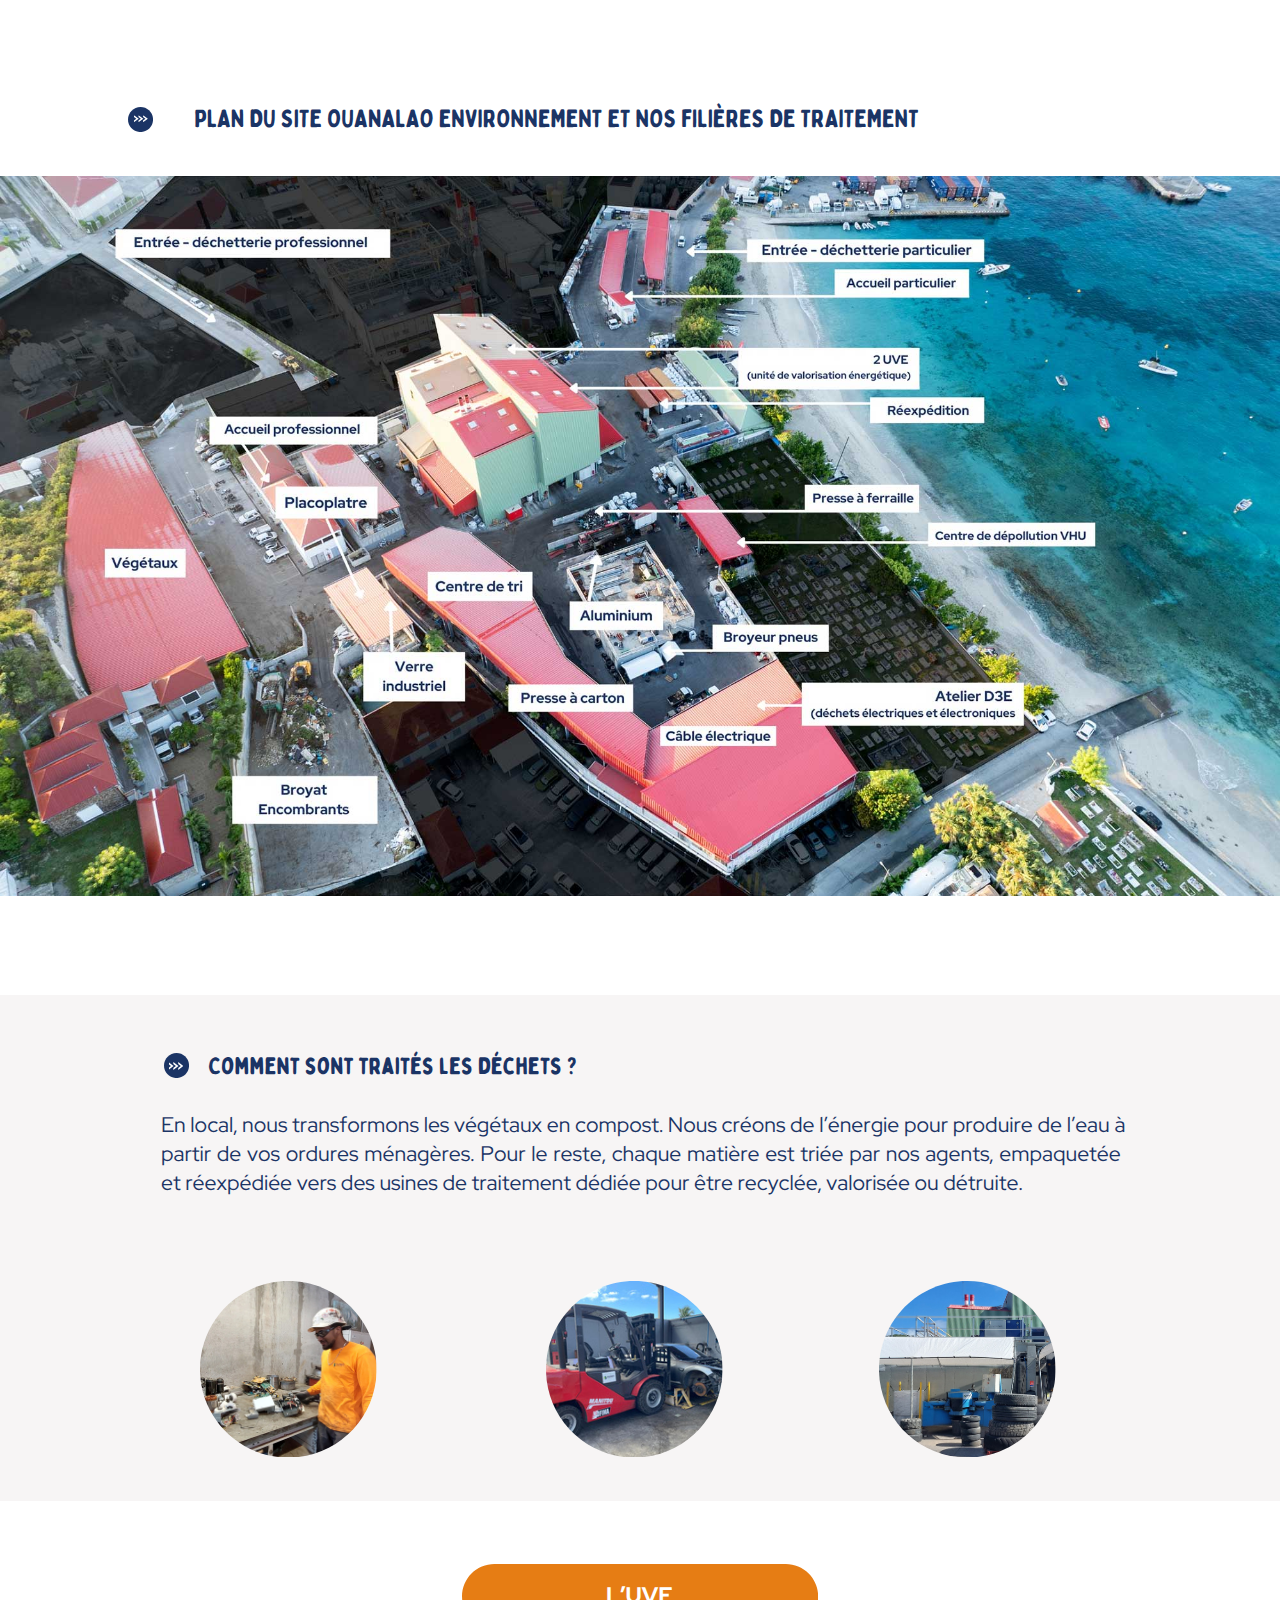
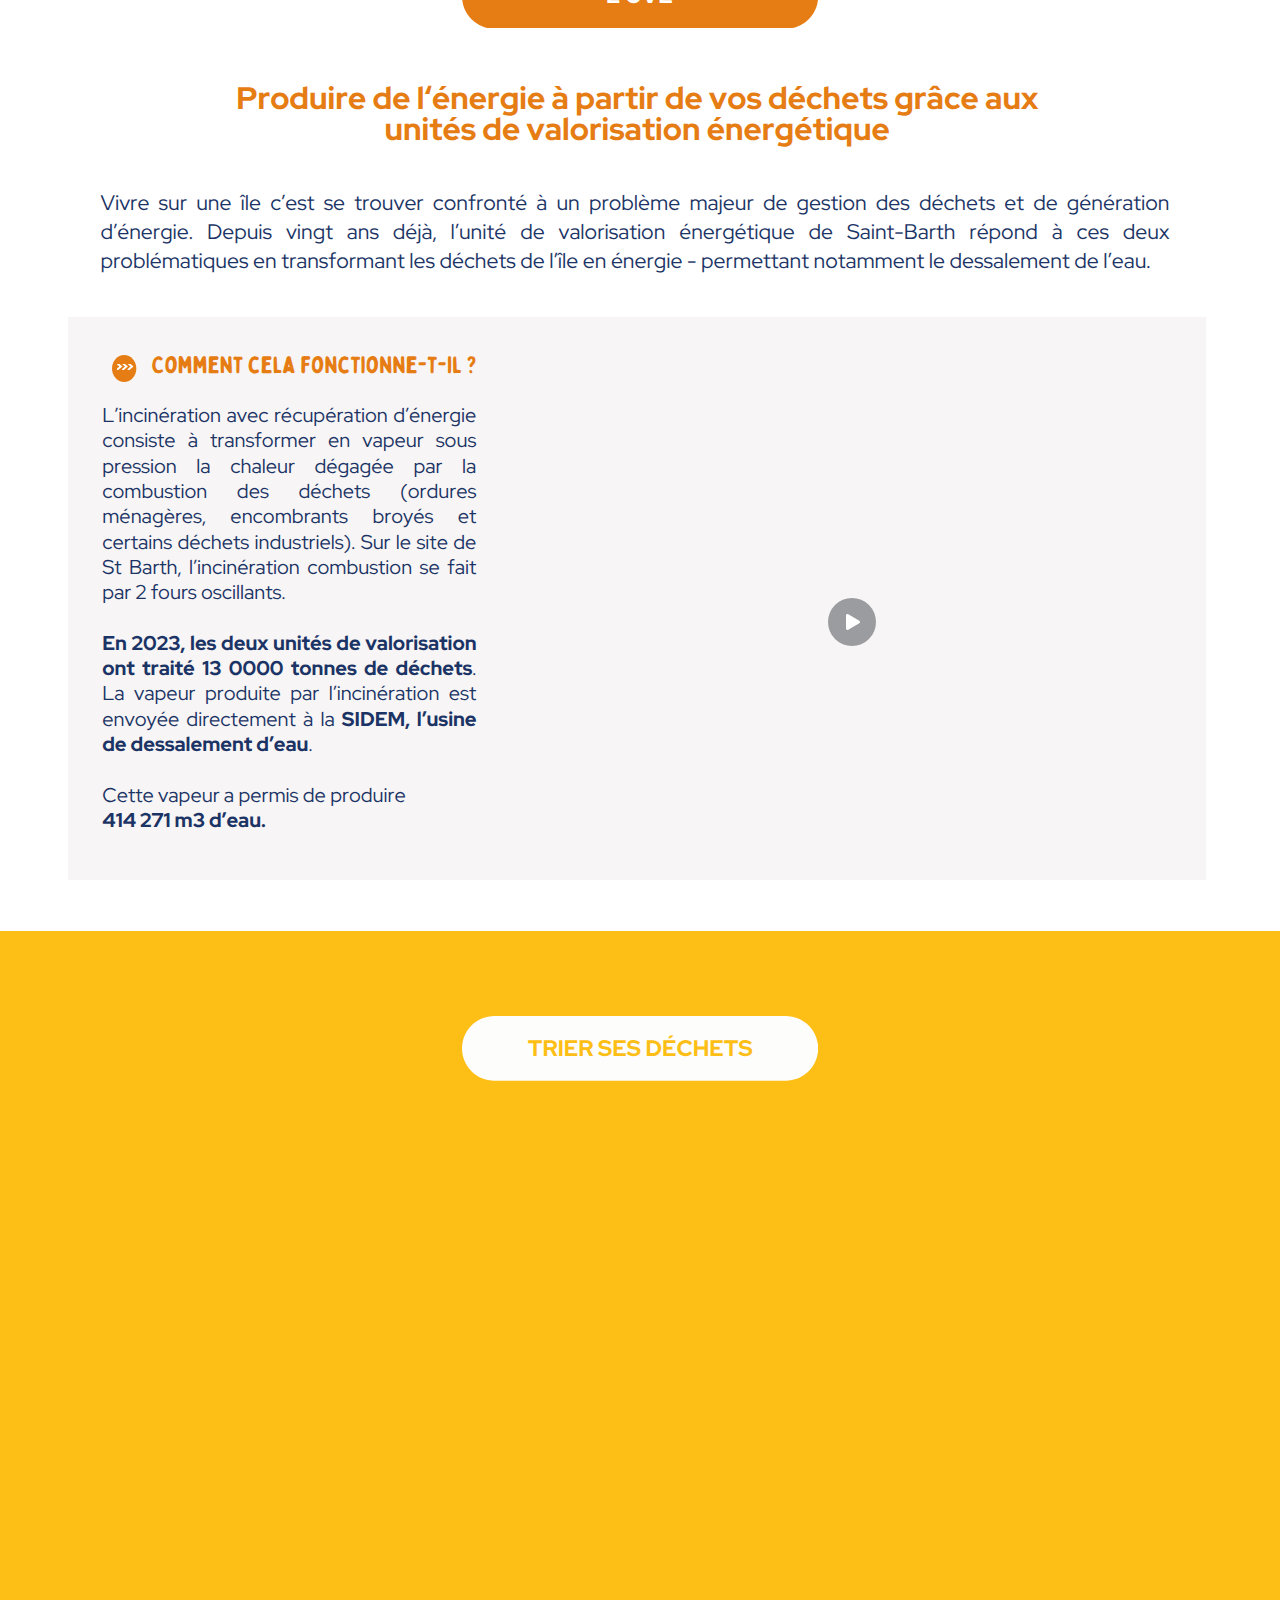
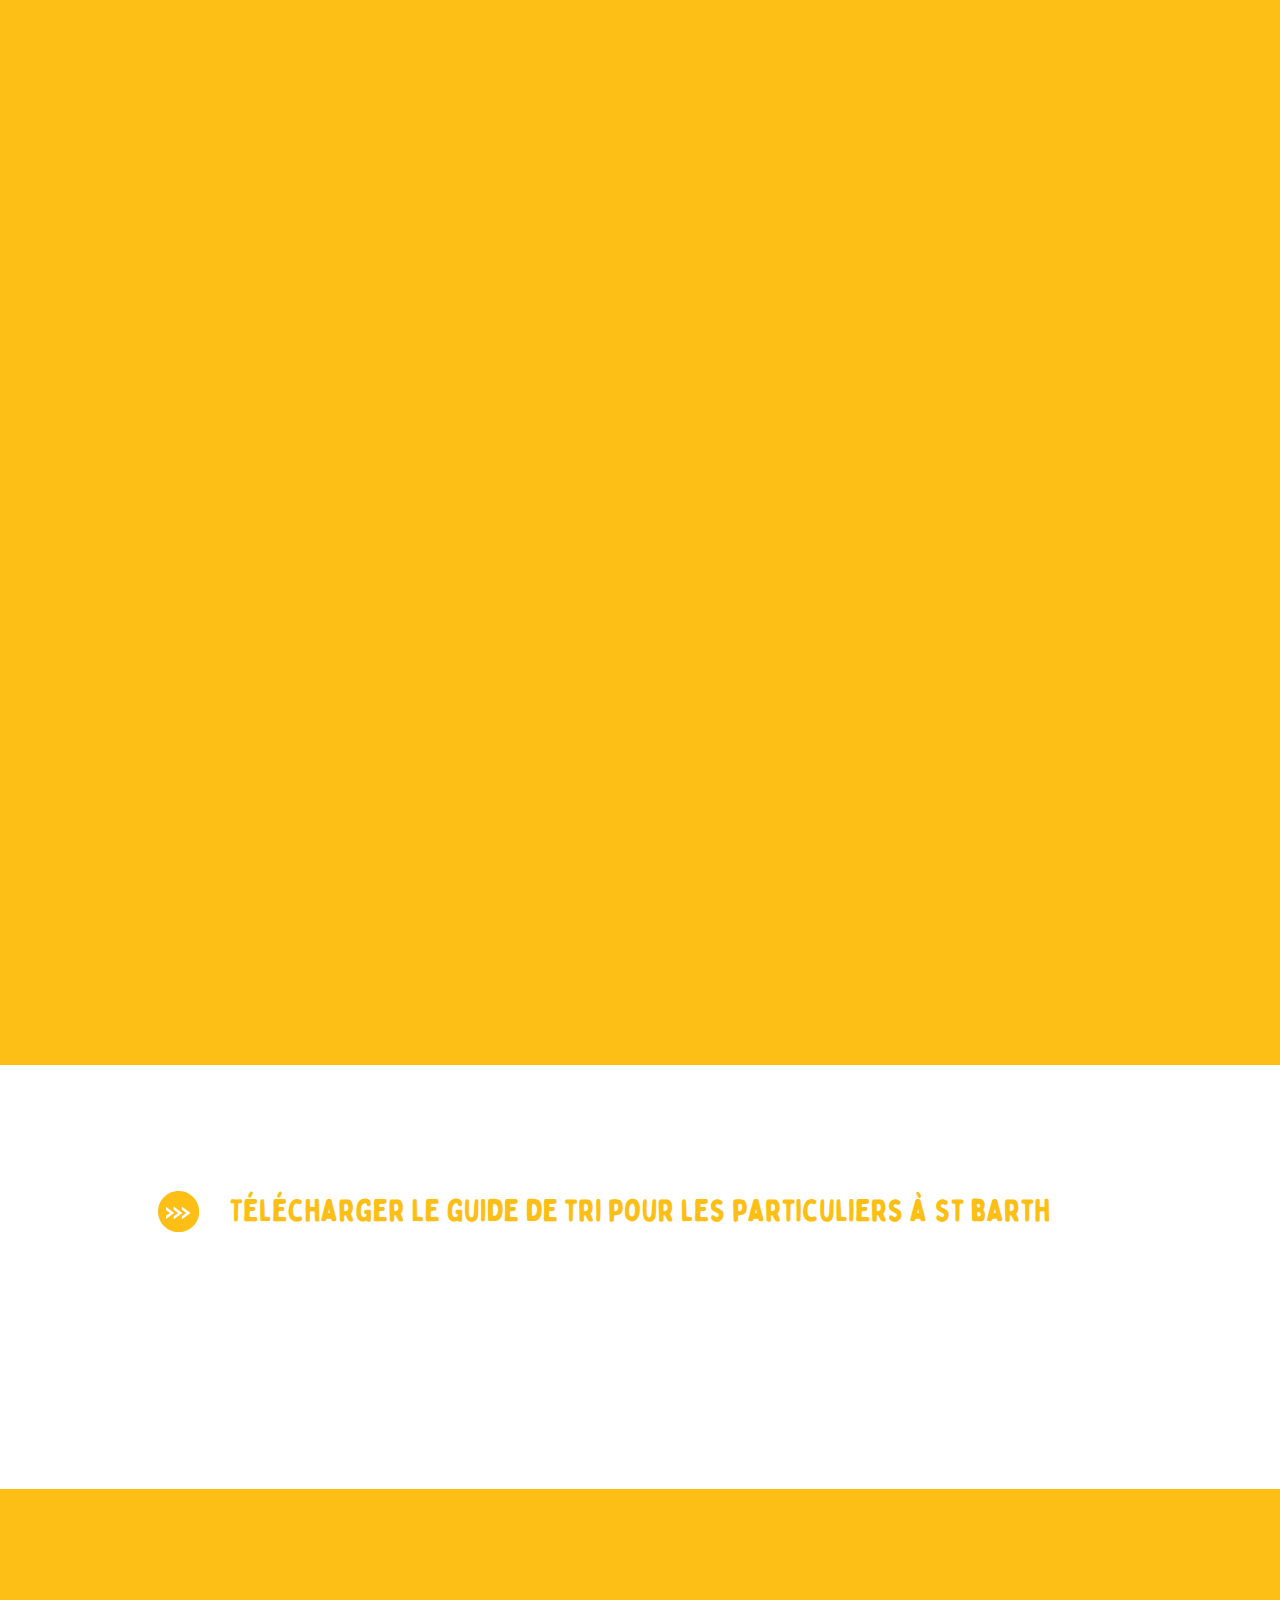
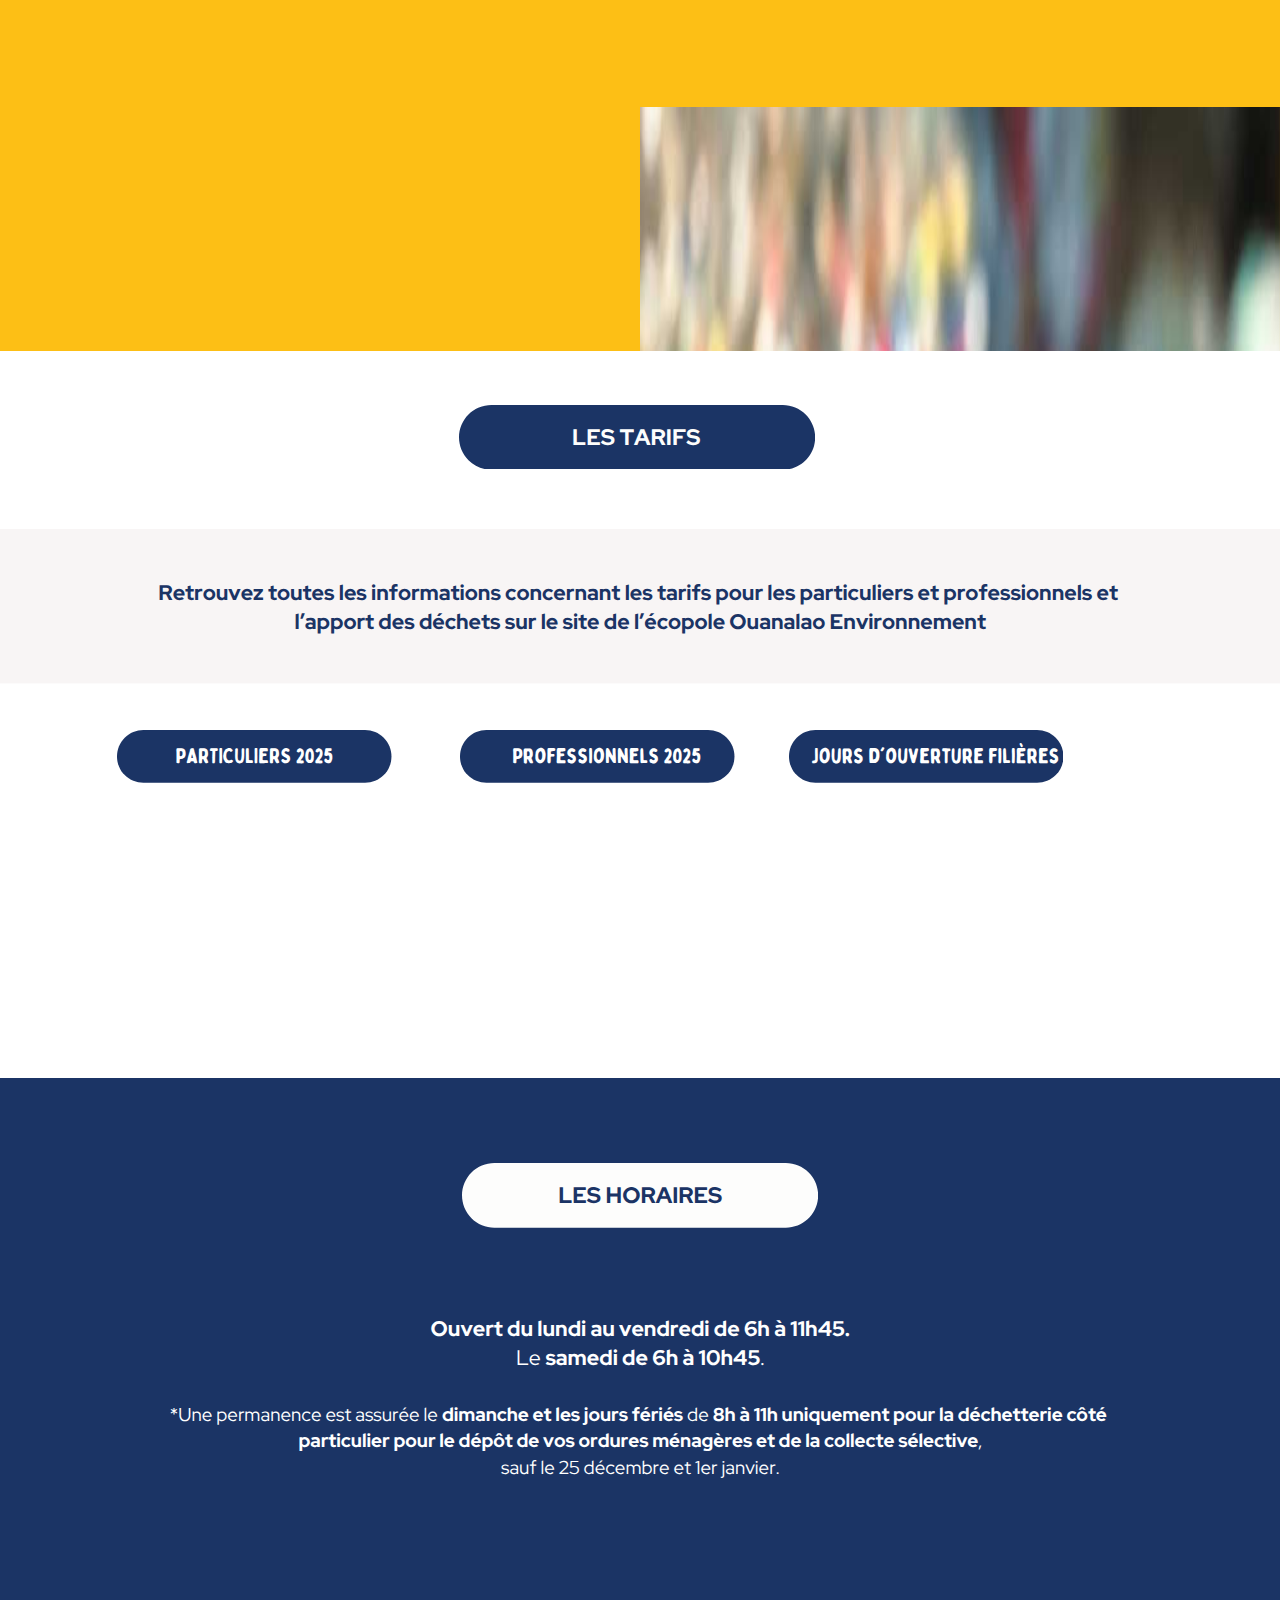
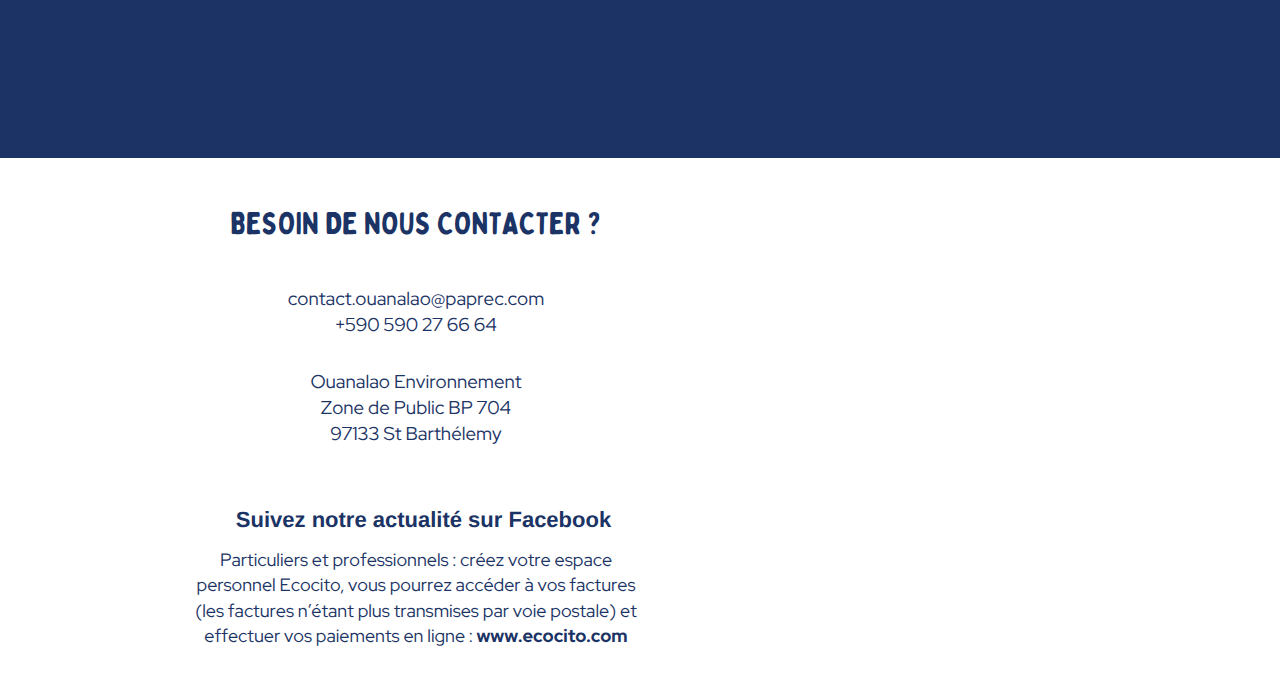
==== commit ff9661c1: "adjust size of last image updated" ====
--- a/index.html
+++ b/index.html
@@ -948,7 +948,7 @@
                   <div id="uF73bfYLyUfh6Oxn" style="box-sizing:border-box;width:100%;height:100%;transform:rotate(0deg);">
                      <div id="wfxcBekEpWs4lIjn" style="width:100%;height:100%;opacity:1.0;">
                         <div id="BPRCGOa760YxHcmA" style="transform:scale(1, 1);width:100%;height:100%;overflow:hidden;position:relative;">
-                           <div id="ghZ1pOH55HwB7ldf" style="width:calc(100% * max(1, var(--scale-fill, 1)));height:calc(538.20000808% / min(1, var(--scale-fill, 1)));position:absolute;top:50%;left:50%;opacity:1.0;animation:pulse 1.5s ease-in-out infinite;"><img src="images/guide-to-tarif.jpg 1682w" sizes="(max-width: 375px) 91.46666667vw, (min-width: 375.05px) and (max-width: 480px) 93.33333333vw, (min-width: 480.05px) and (max-width: 768px) 91.66666667vw, (min-width: 768.05px) and (max-width: 1024px) 93.75vw, (min-width: 1024.05px) 100vw" style="width:100%;height:100%;display:block;object-fit:cover;object-position:50% 35.24050212%;transform:translate(-50%, -35.24050212%) rotate(0deg);"></div>
+                           <div id="ghZ1pOH55HwB7ldf" style="width:calc(100% * max(1, var(--scale-fill, 1)));height:calc(538.20000808% / min(1, var(--scale-fill, 1)));position:absolute;top:50%;left:50%;opacity:1.0;animation:pulse 1.5s ease-in-out infinite;"><img src="images/guide-to-tarif.jpg" style="width:100%;height:100%;display:block;"></div>
                         </div>
                      </div>
                   </div>
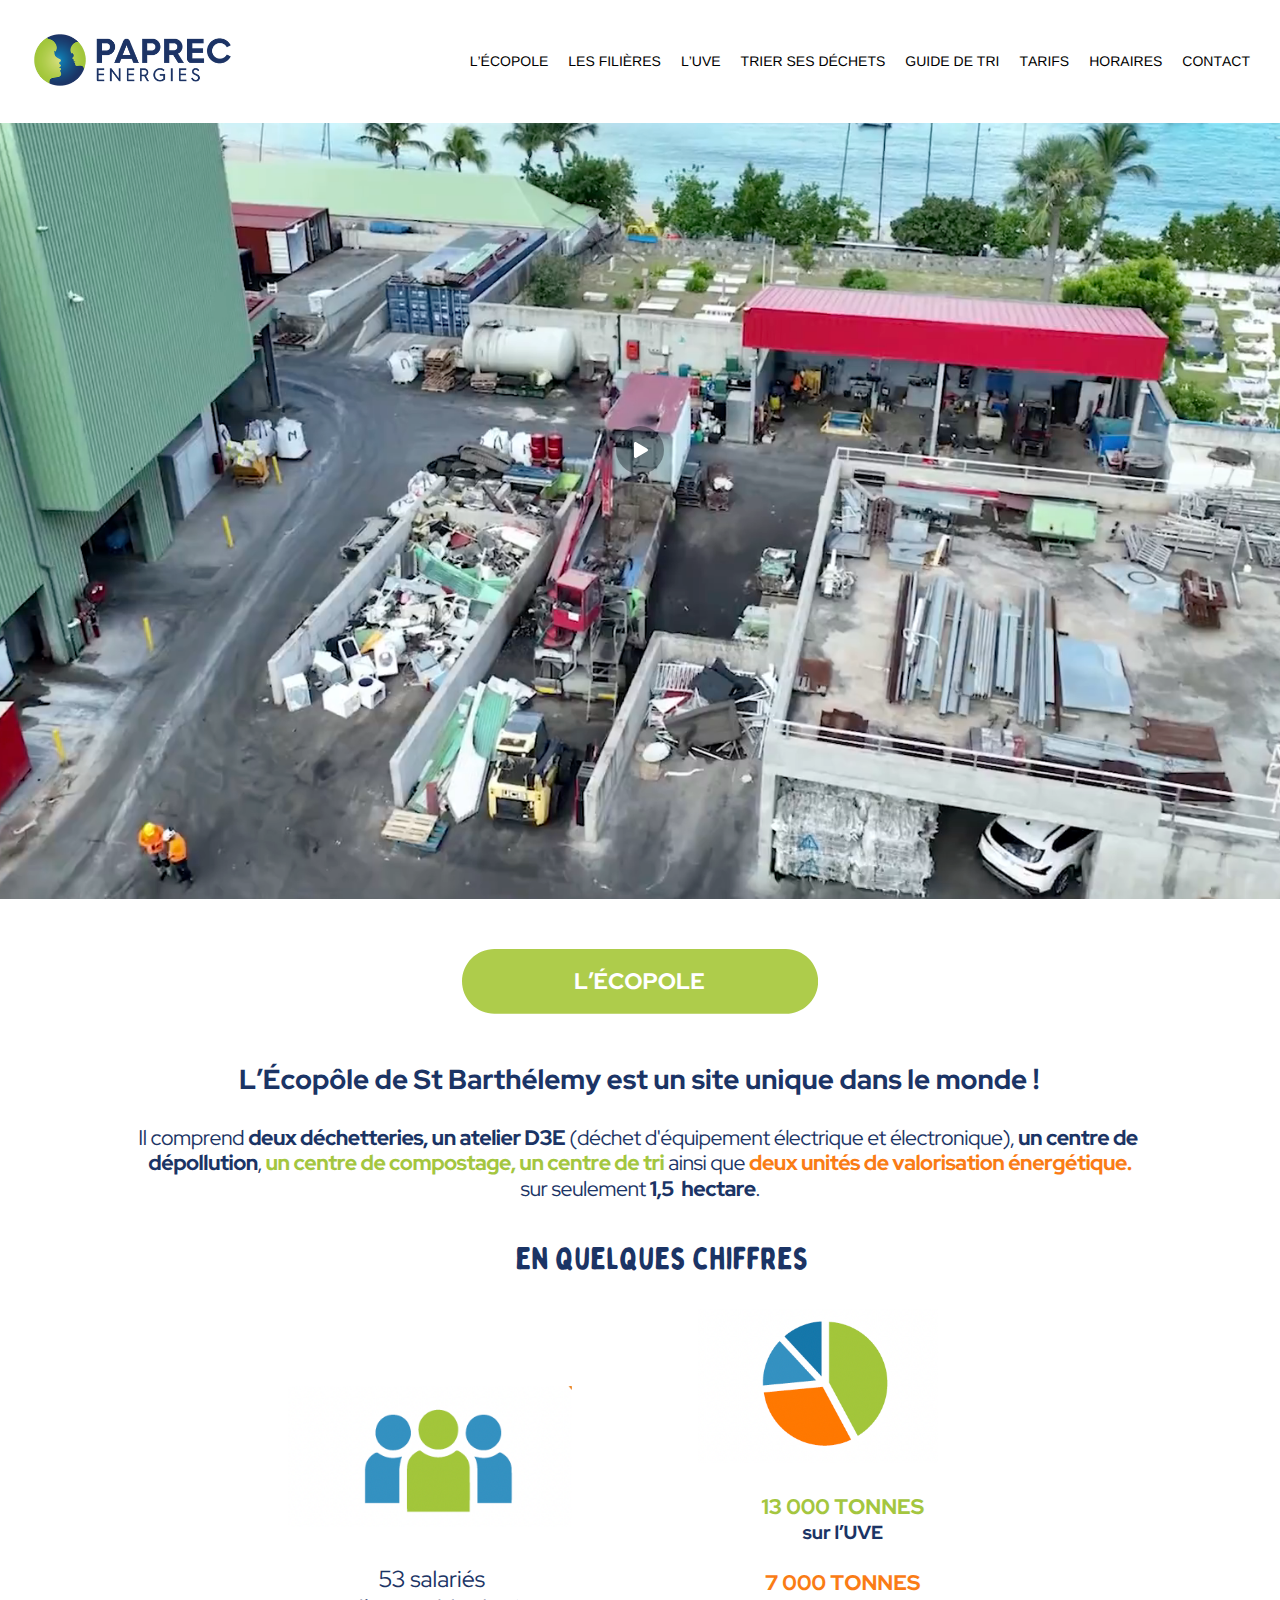
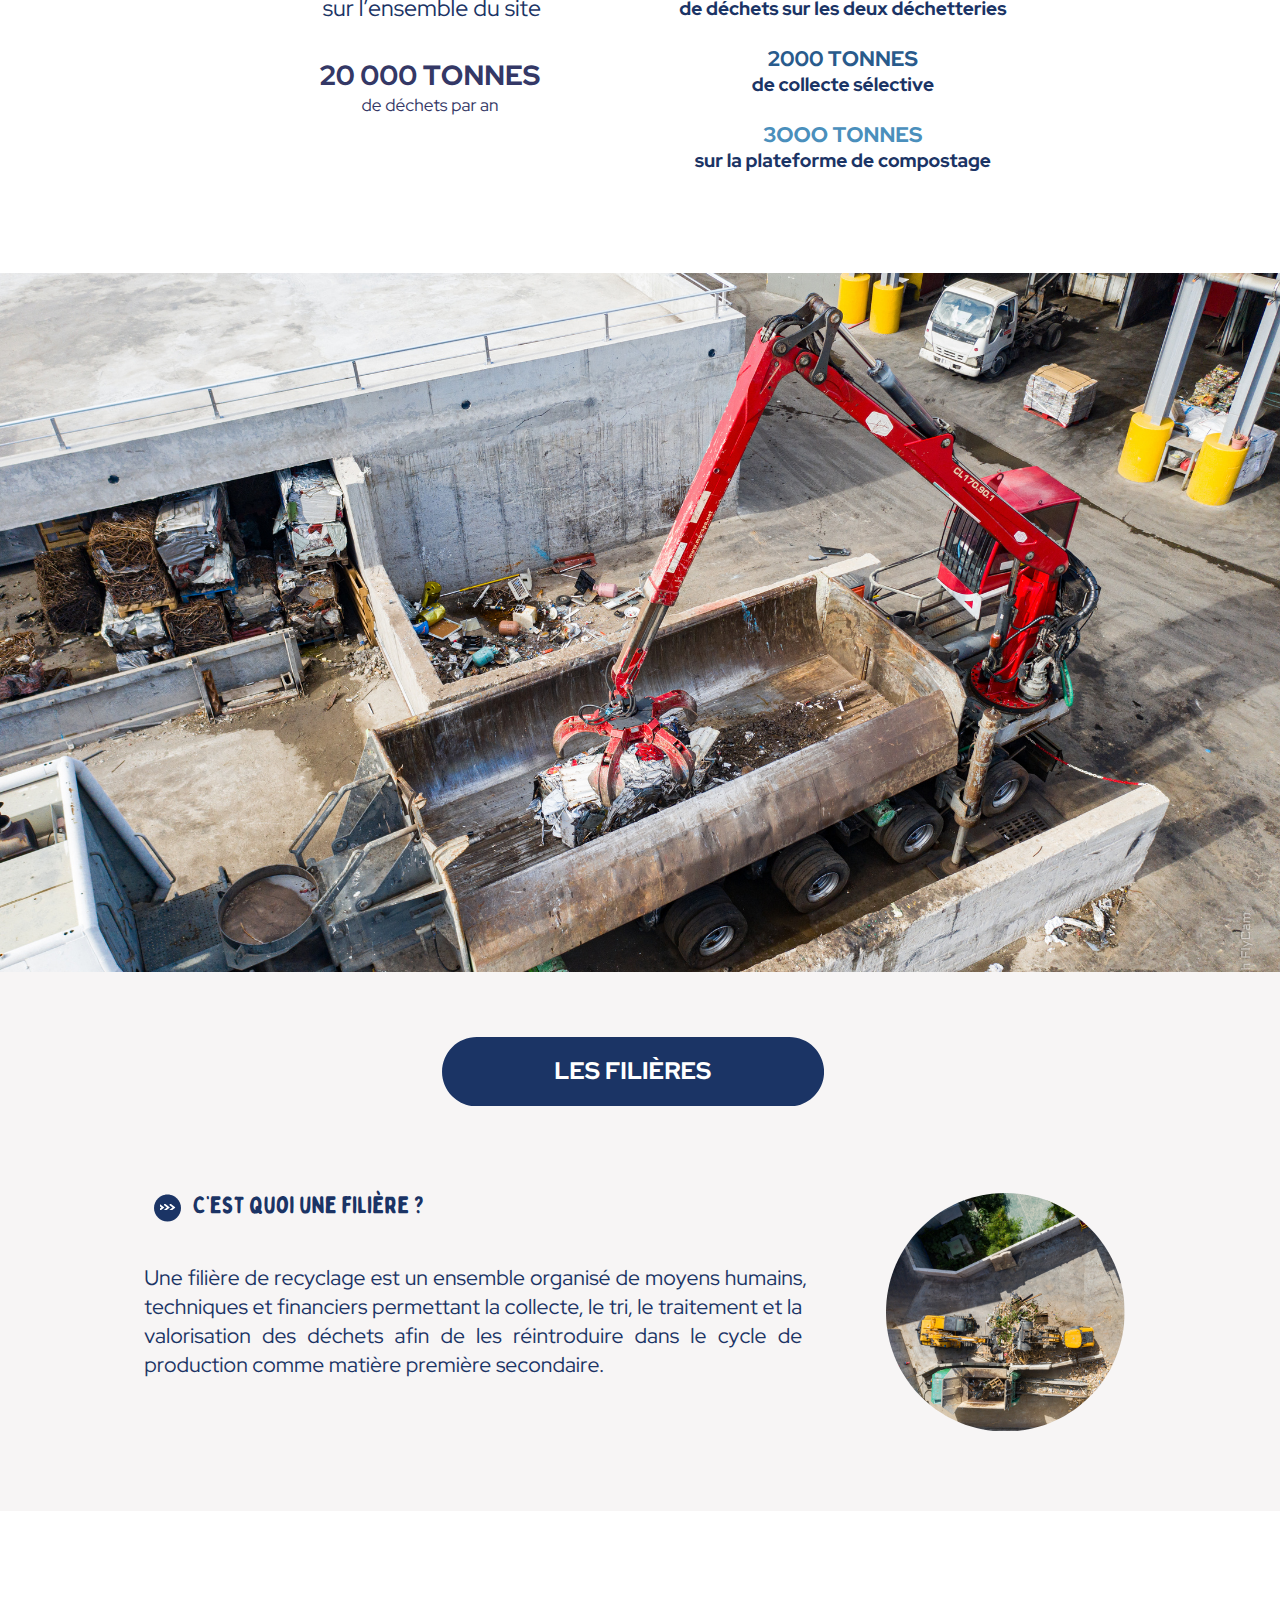
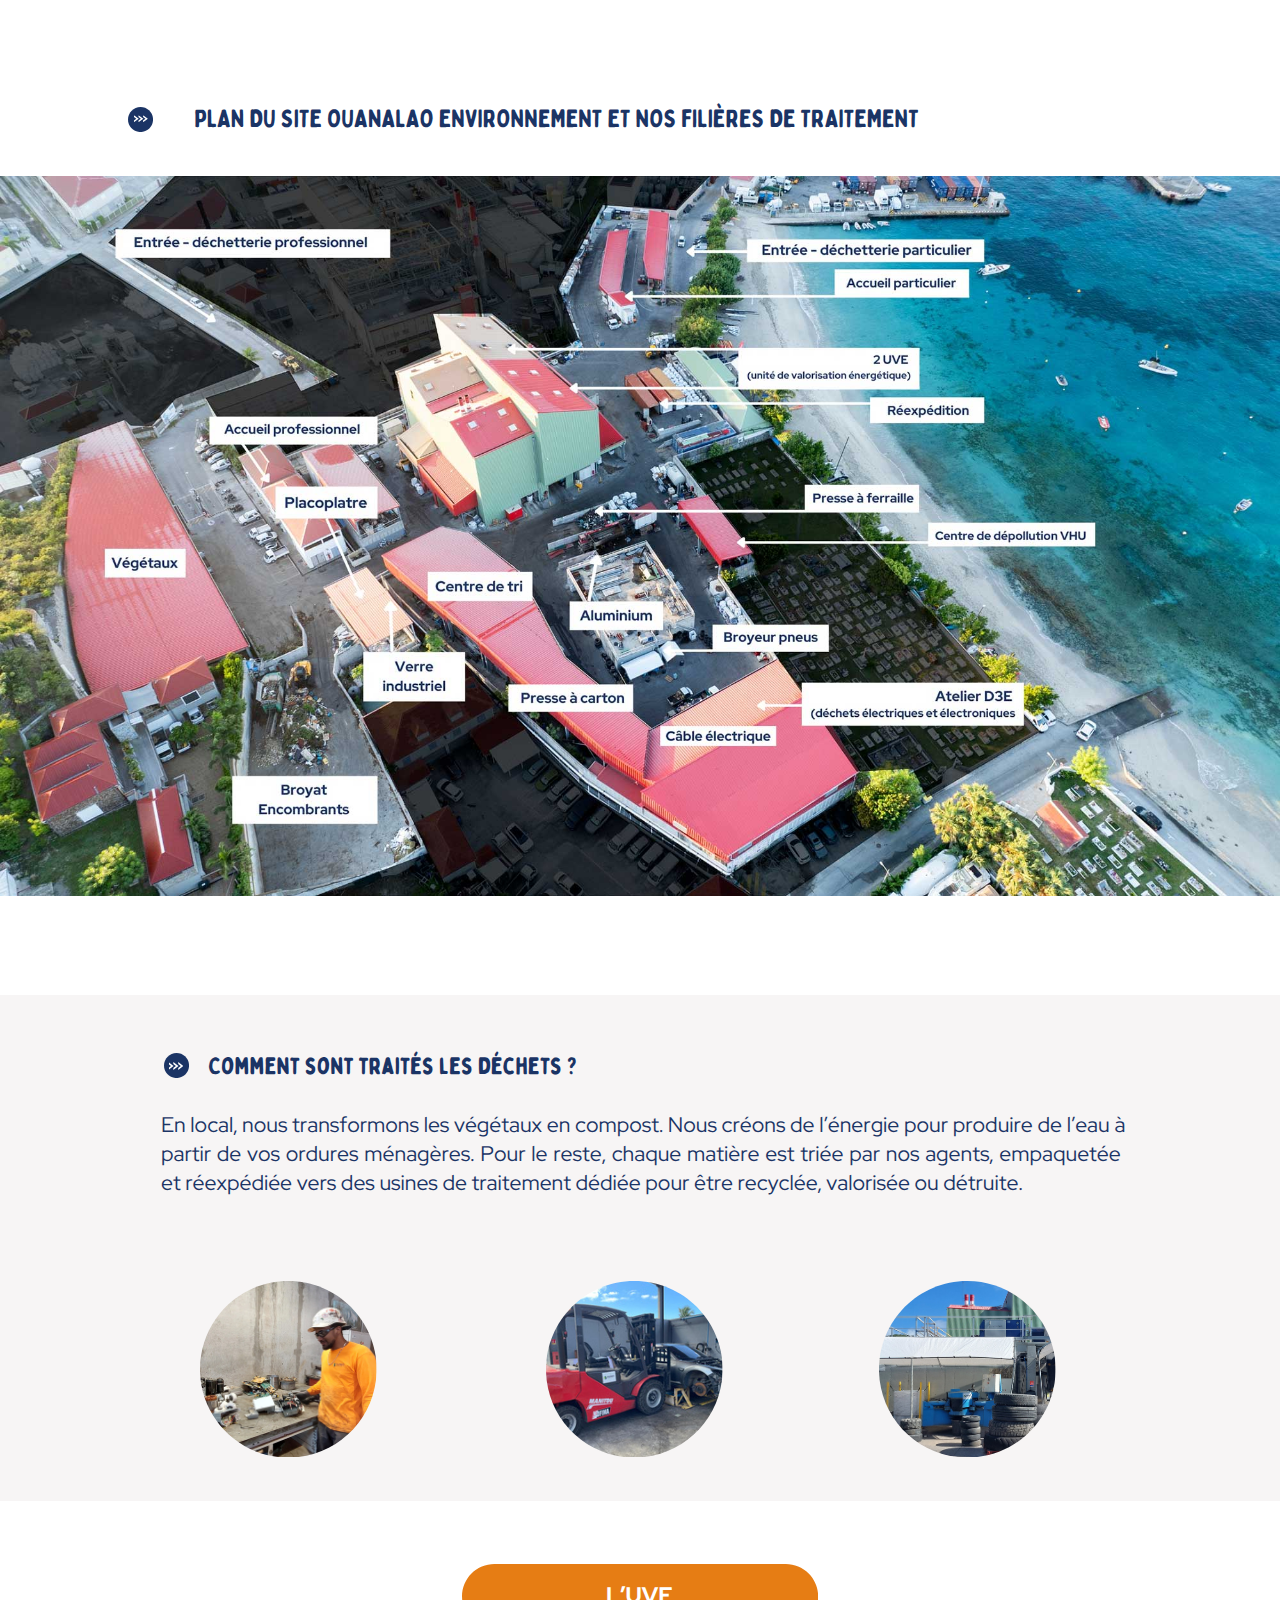
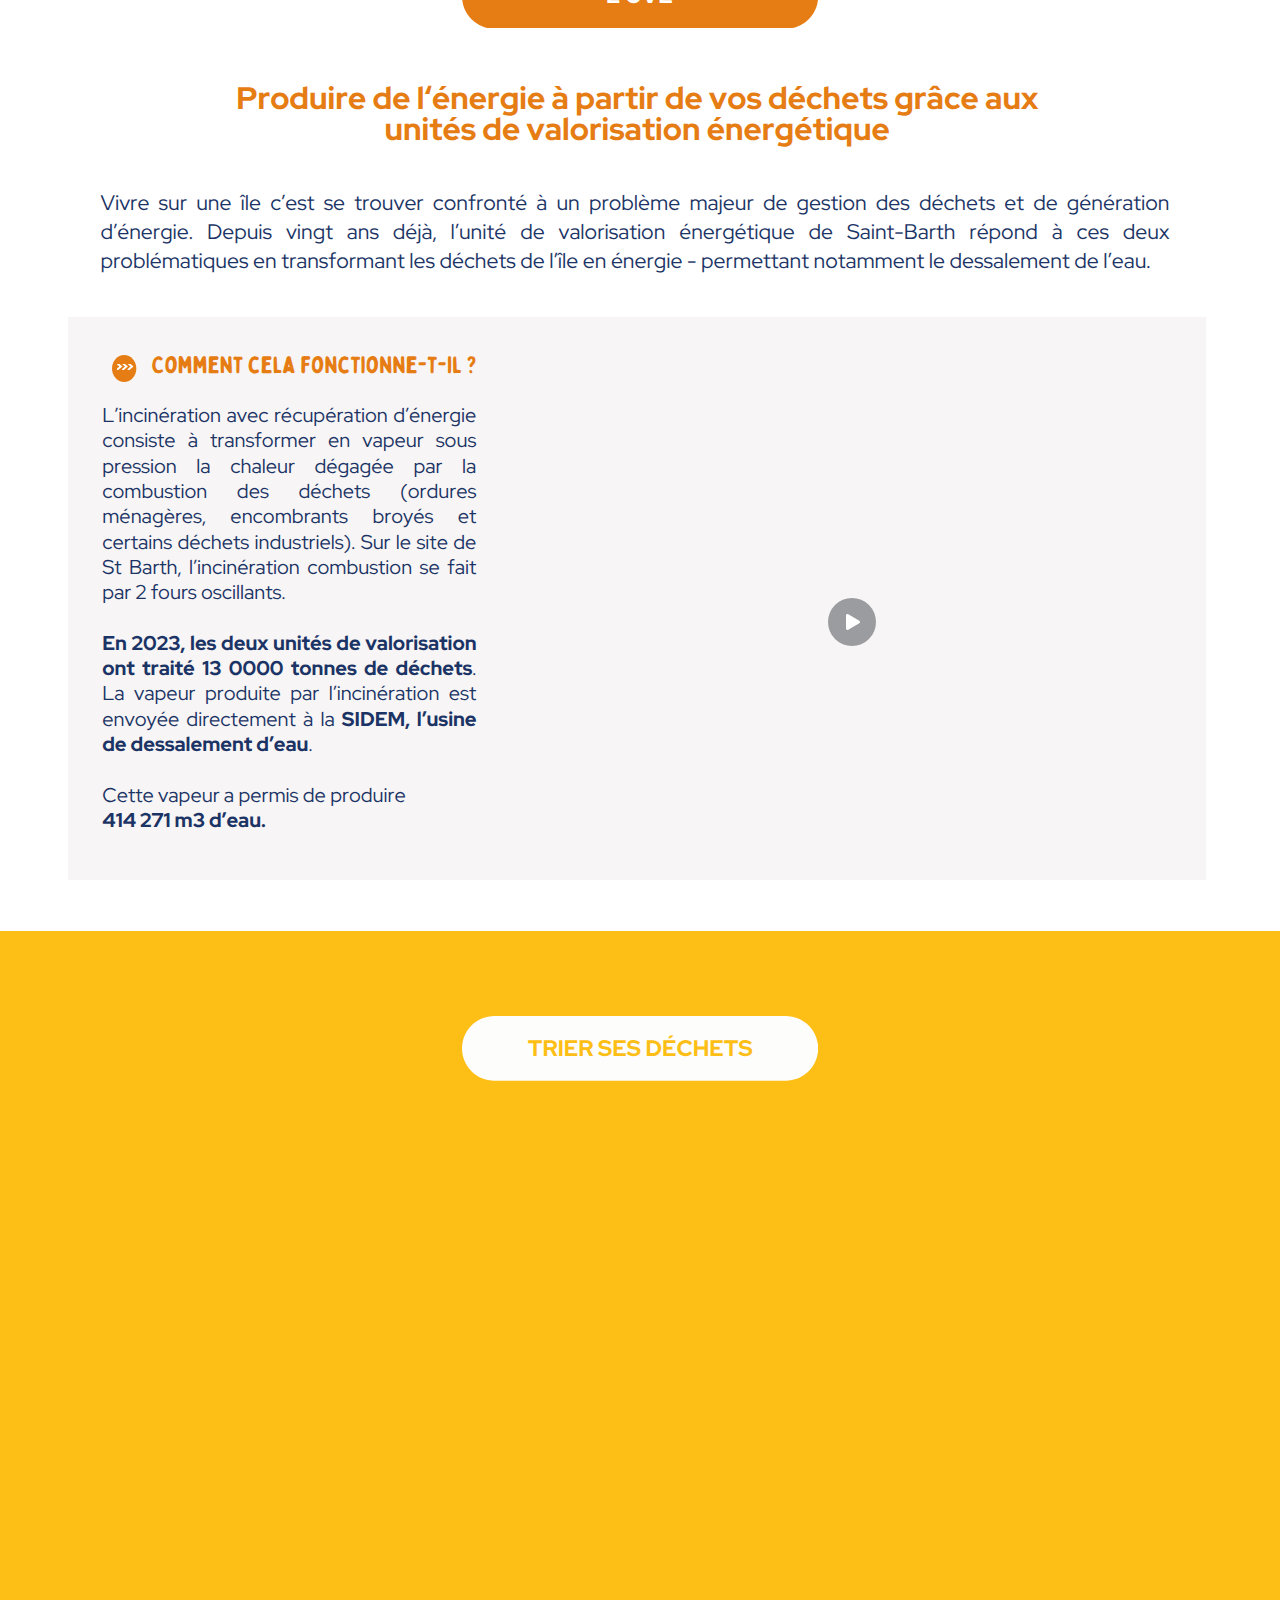
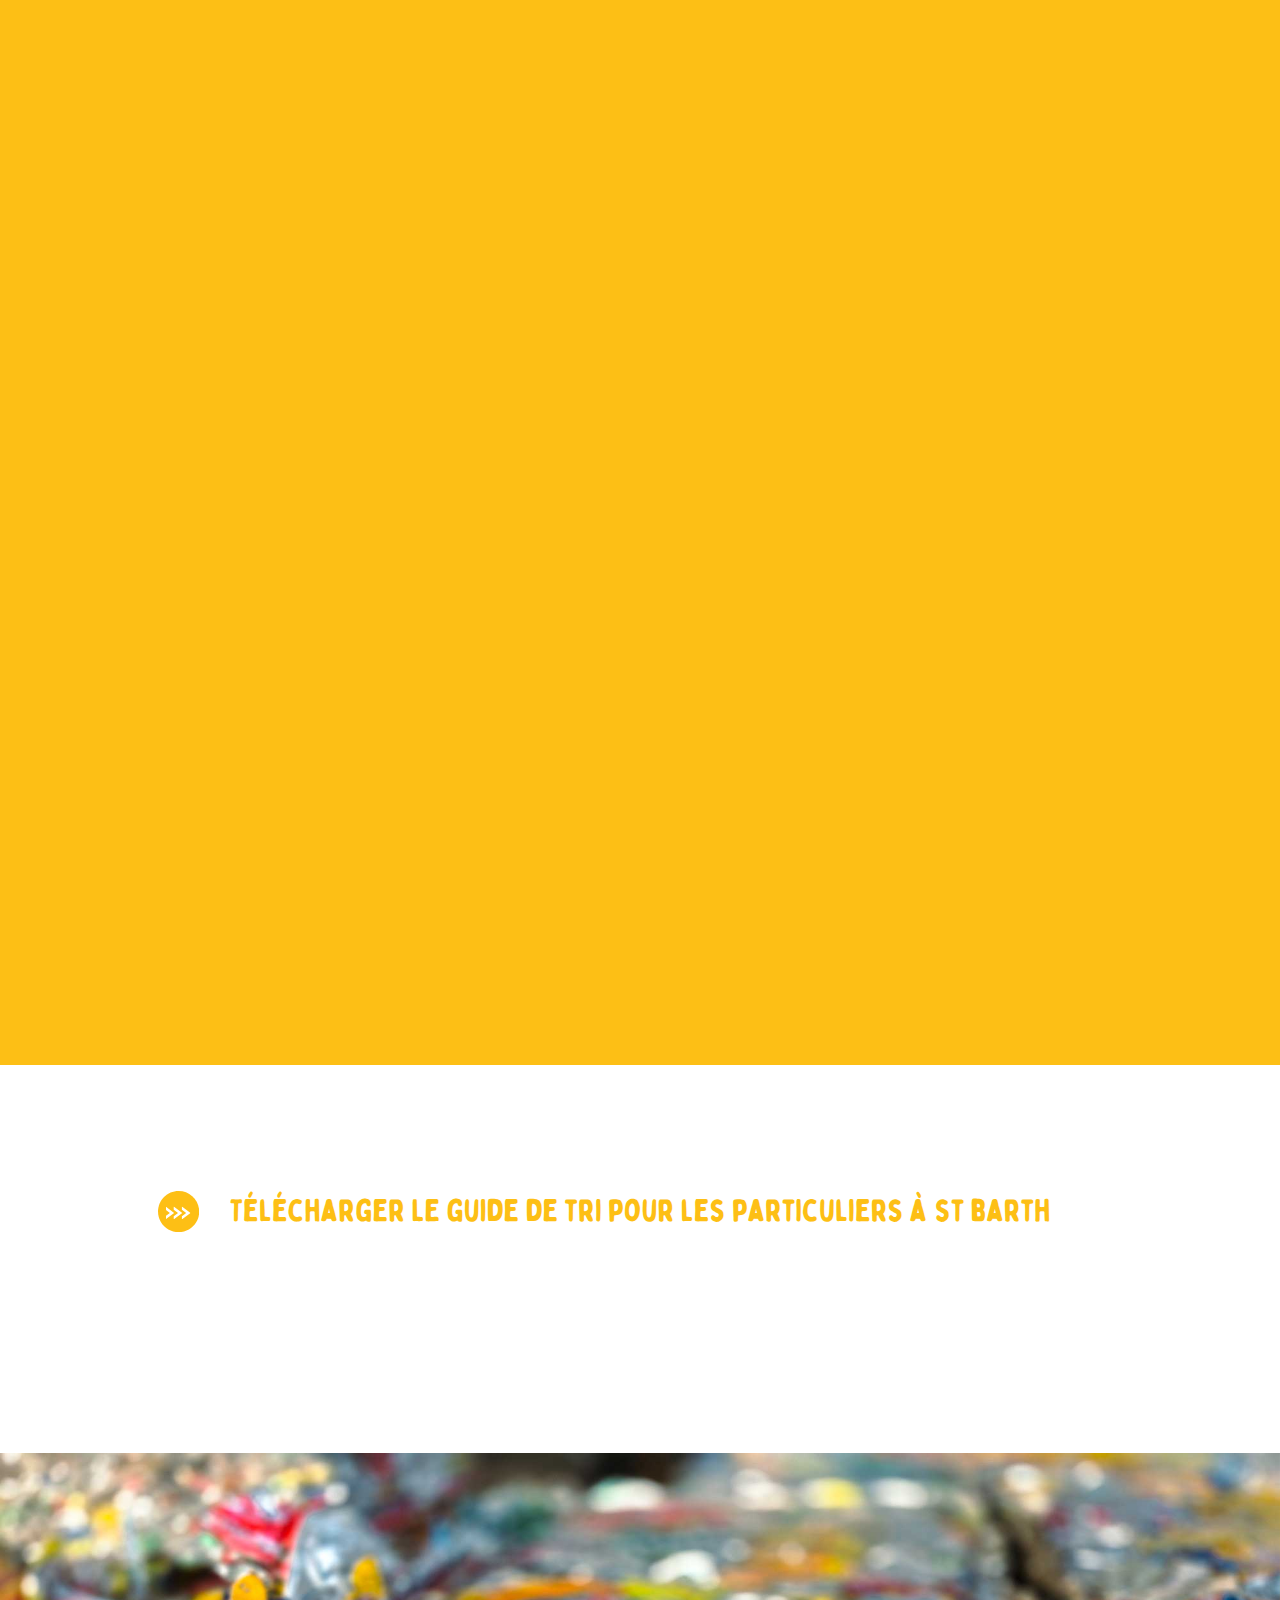
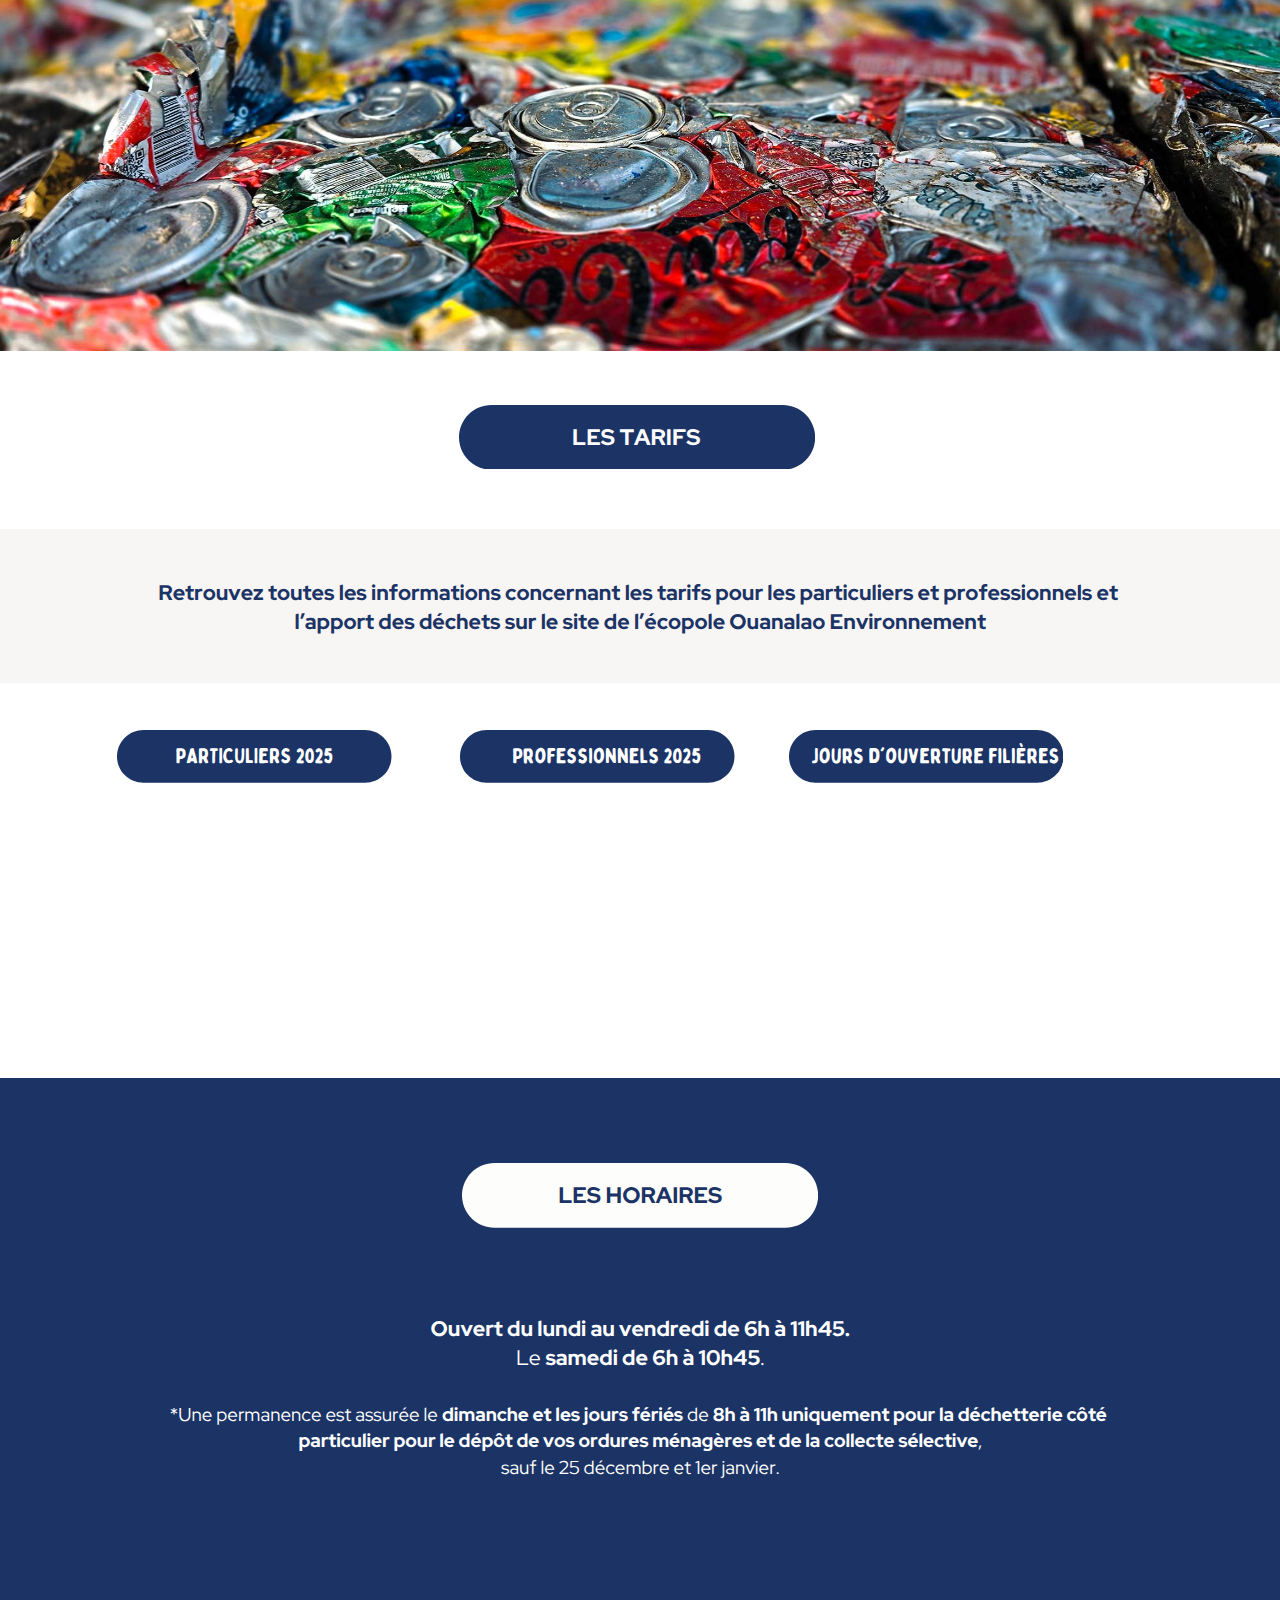
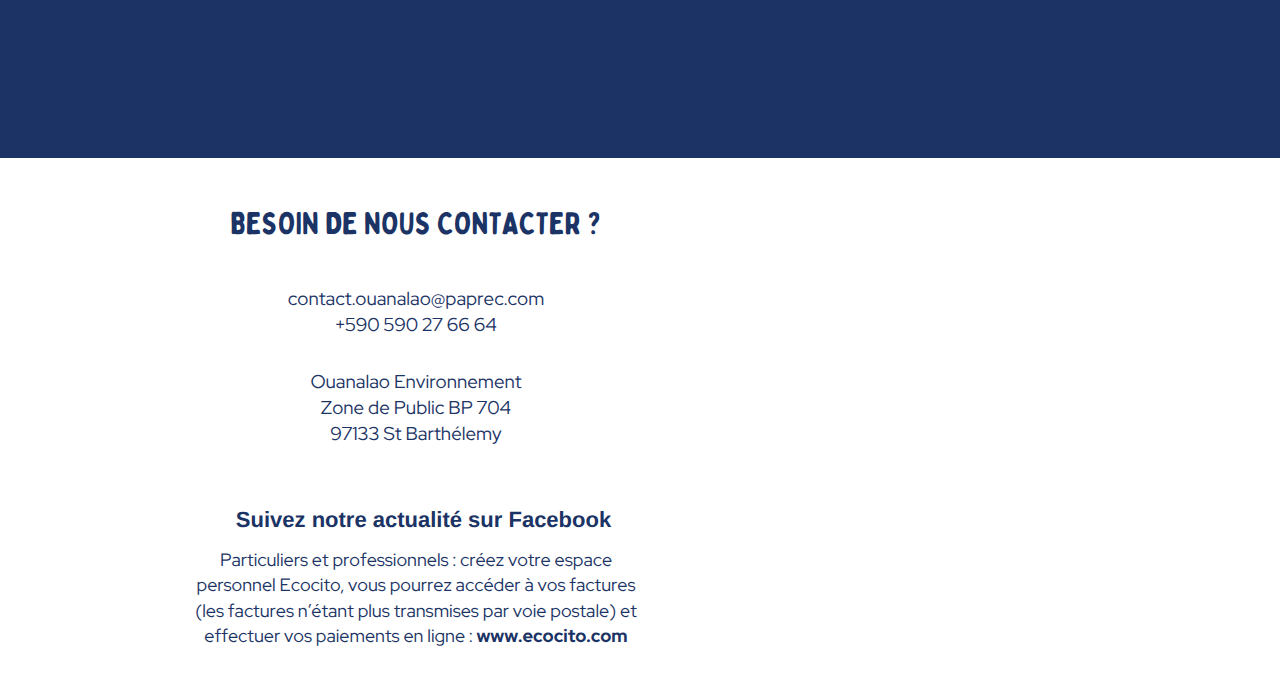
==== commit a9dbd12c: "removing unecessary div around the image" ====
--- a/index.html
+++ b/index.html
@@ -948,7 +948,7 @@
                   <div id="uF73bfYLyUfh6Oxn" style="box-sizing:border-box;width:100%;height:100%;transform:rotate(0deg);">
                      <div id="wfxcBekEpWs4lIjn" style="width:100%;height:100%;opacity:1.0;">
                         <div id="BPRCGOa760YxHcmA" style="transform:scale(1, 1);width:100%;height:100%;overflow:hidden;position:relative;">
-                           <div id="ghZ1pOH55HwB7ldf" style="width:calc(100% * max(1, var(--scale-fill, 1)));height:calc(538.20000808% / min(1, var(--scale-fill, 1)));position:absolute;top:50%;left:50%;opacity:1.0;animation:pulse 1.5s ease-in-out infinite;"><img src="images/guide-to-tarif.jpg" style="width:100%;height:100%;display:block;"></div>
+                           <img src="images/guide-to-tarif.jpg" style="width:100%;height:100%;display:block;">
                         </div>
                      </div>
                   </div>
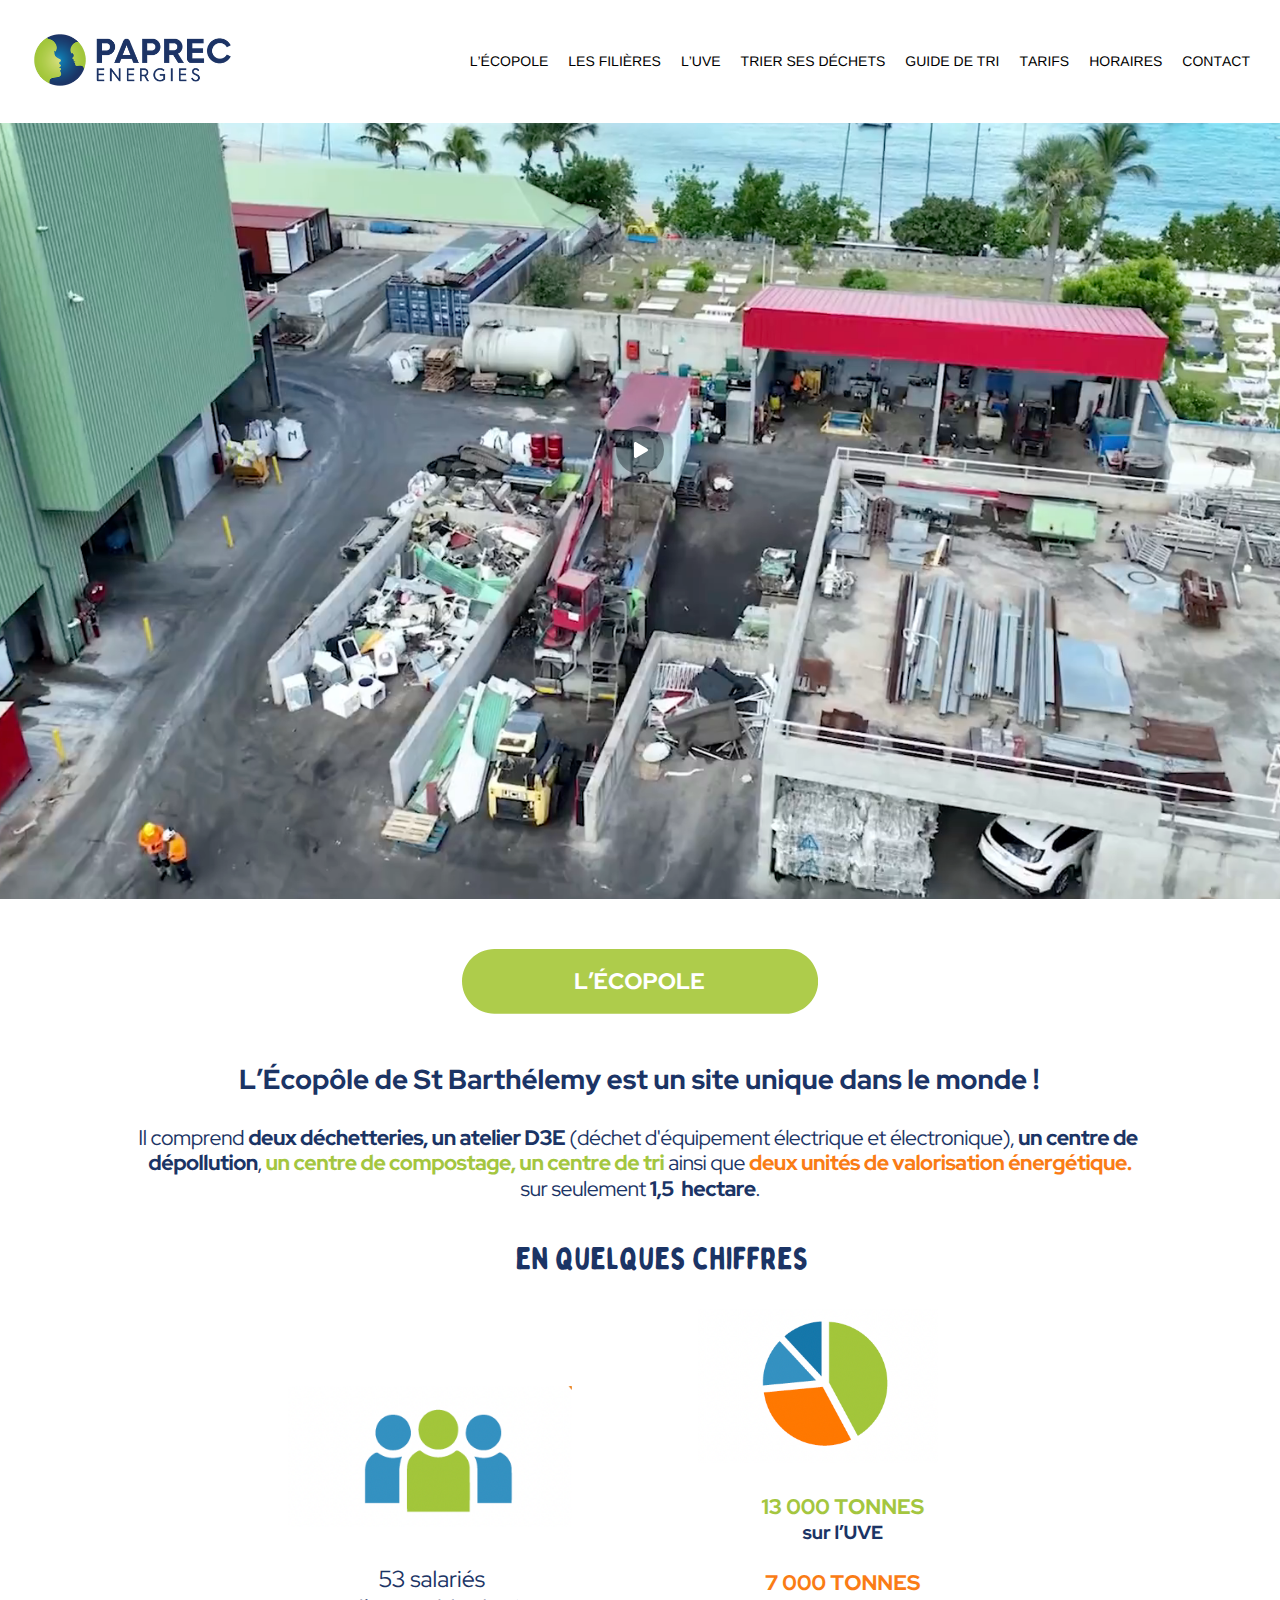
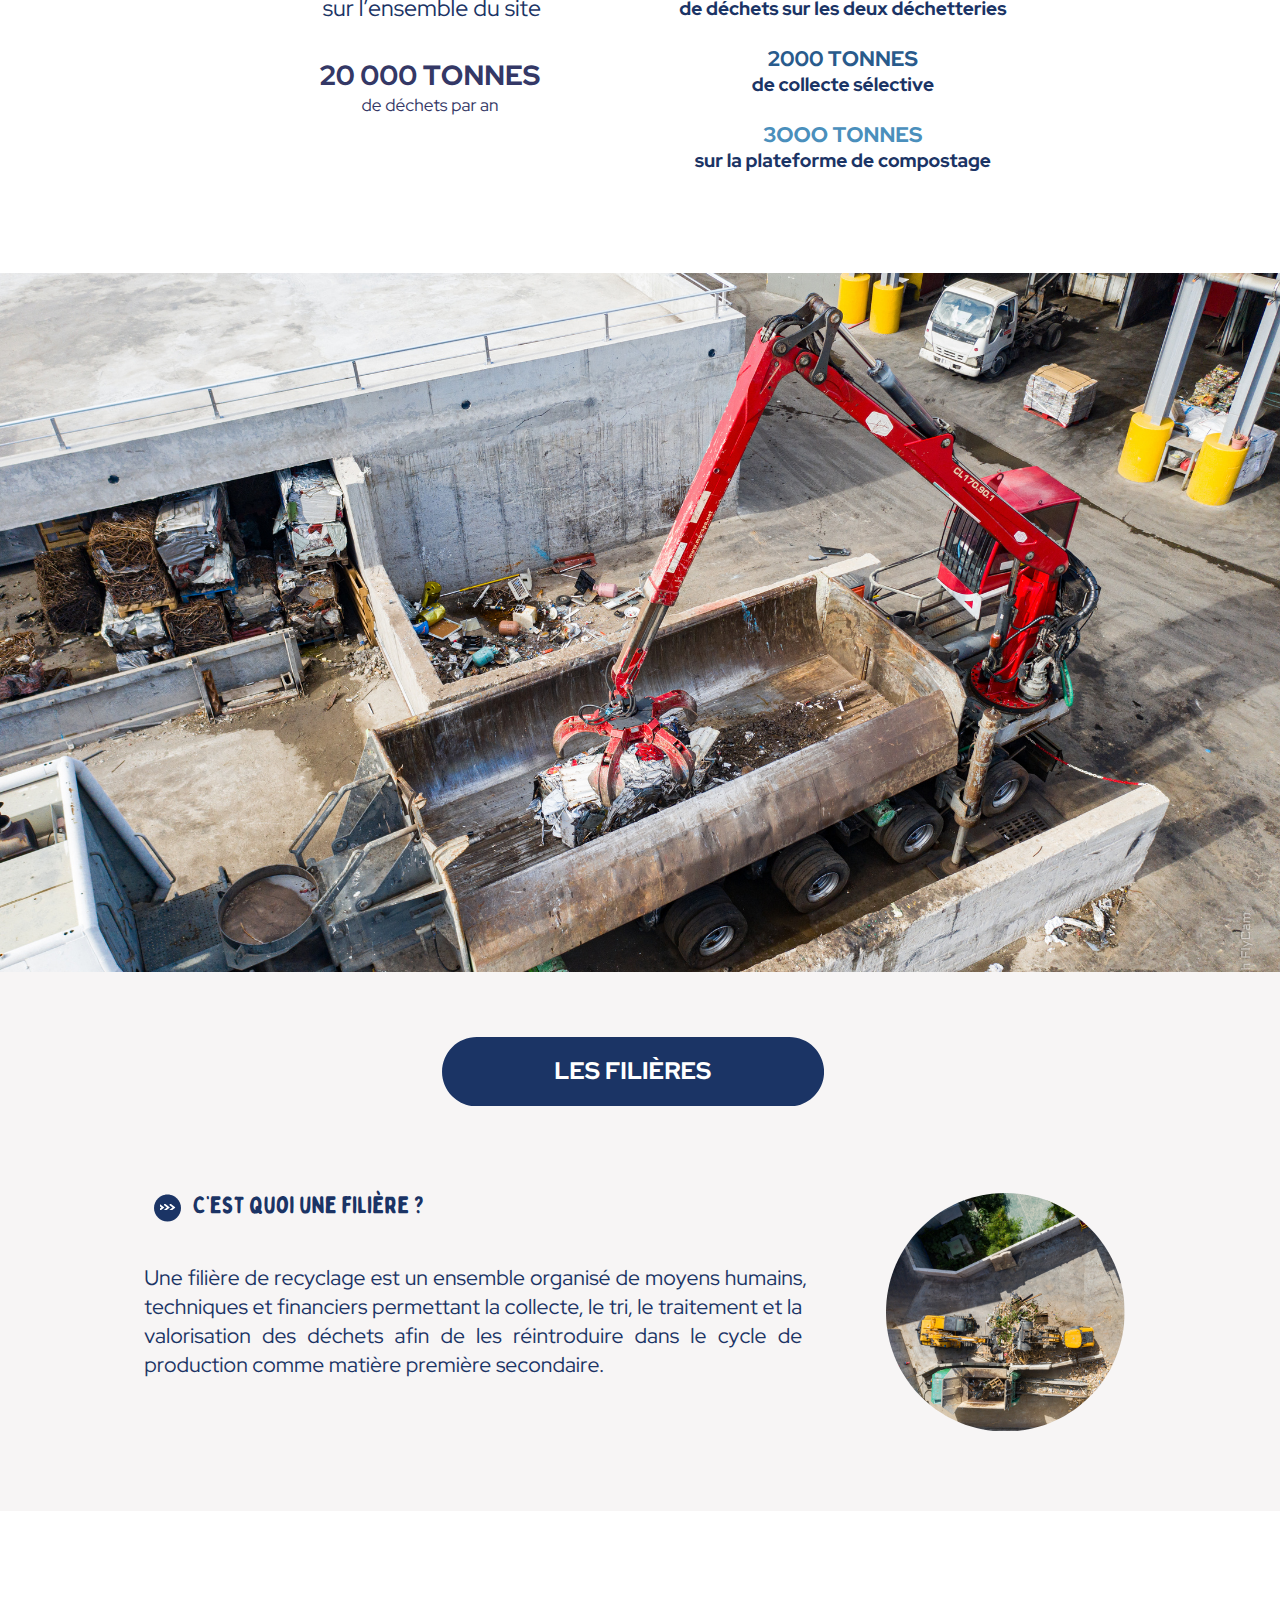
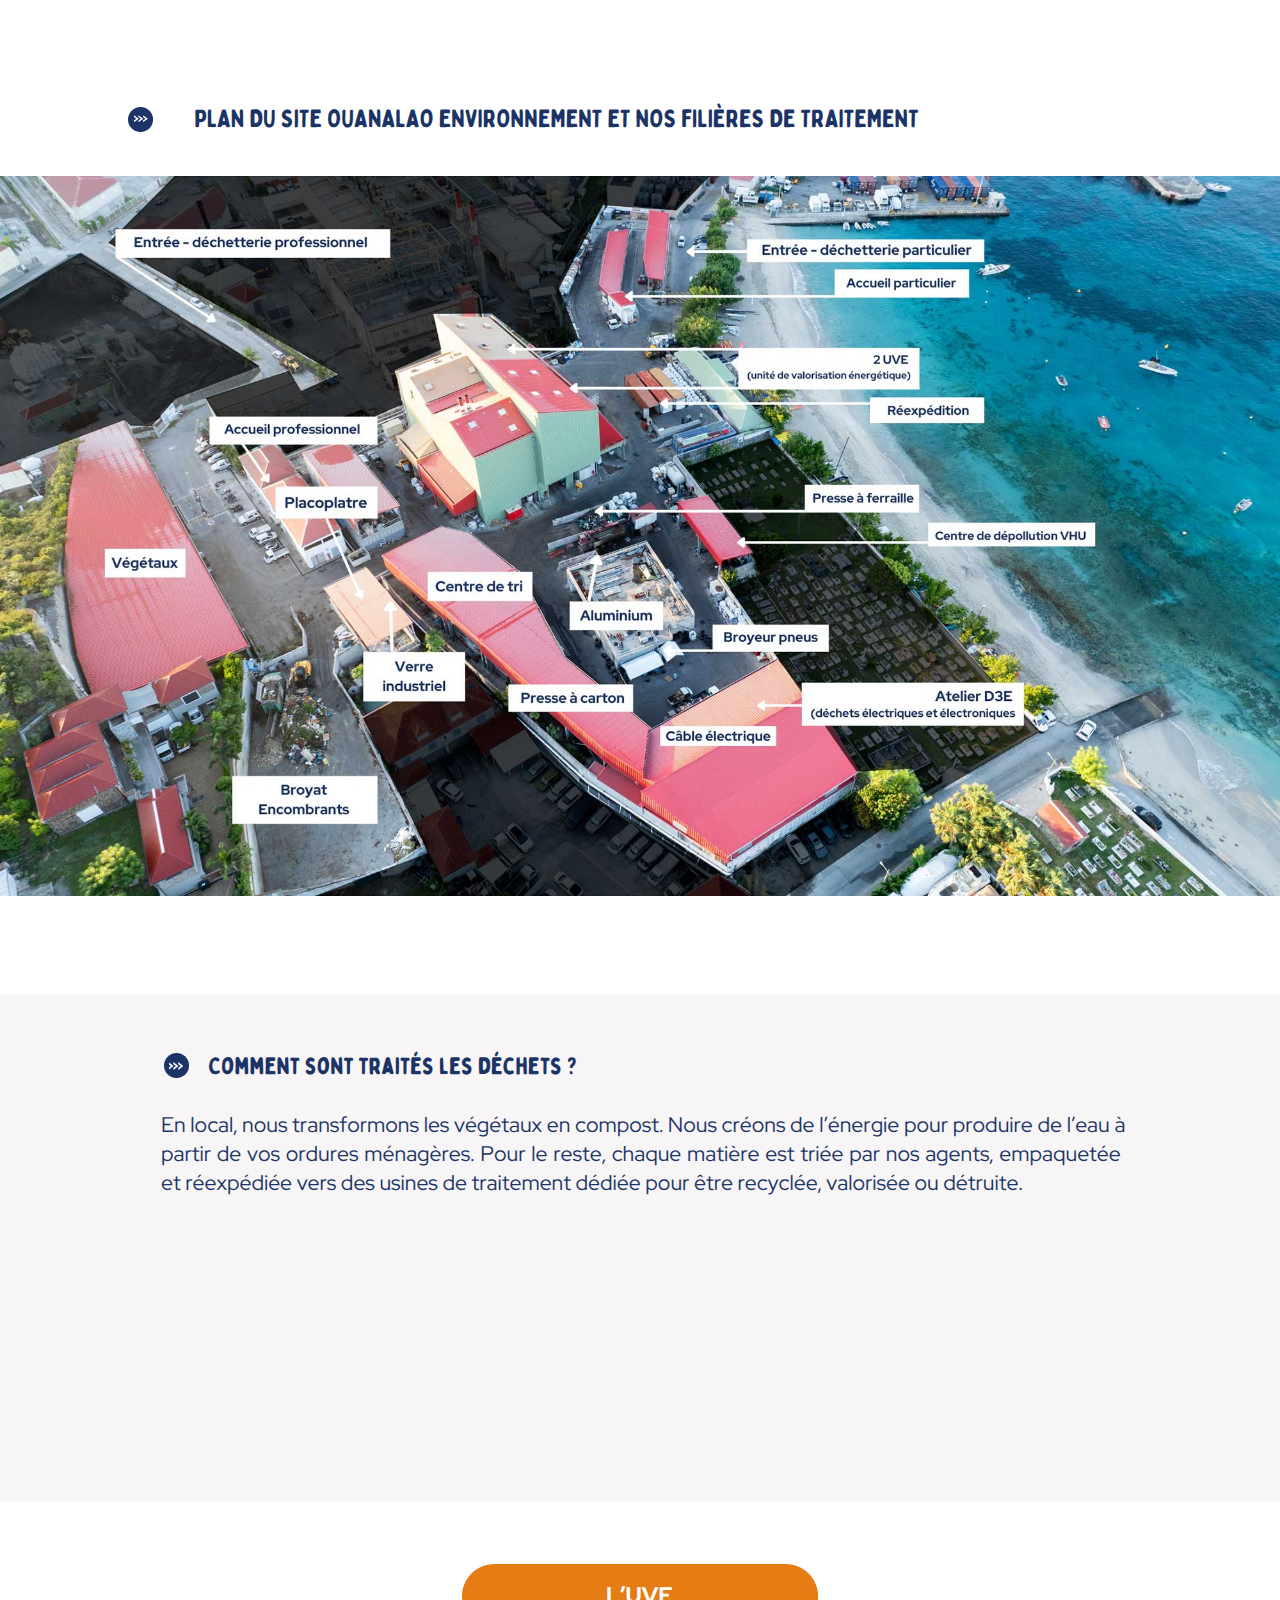
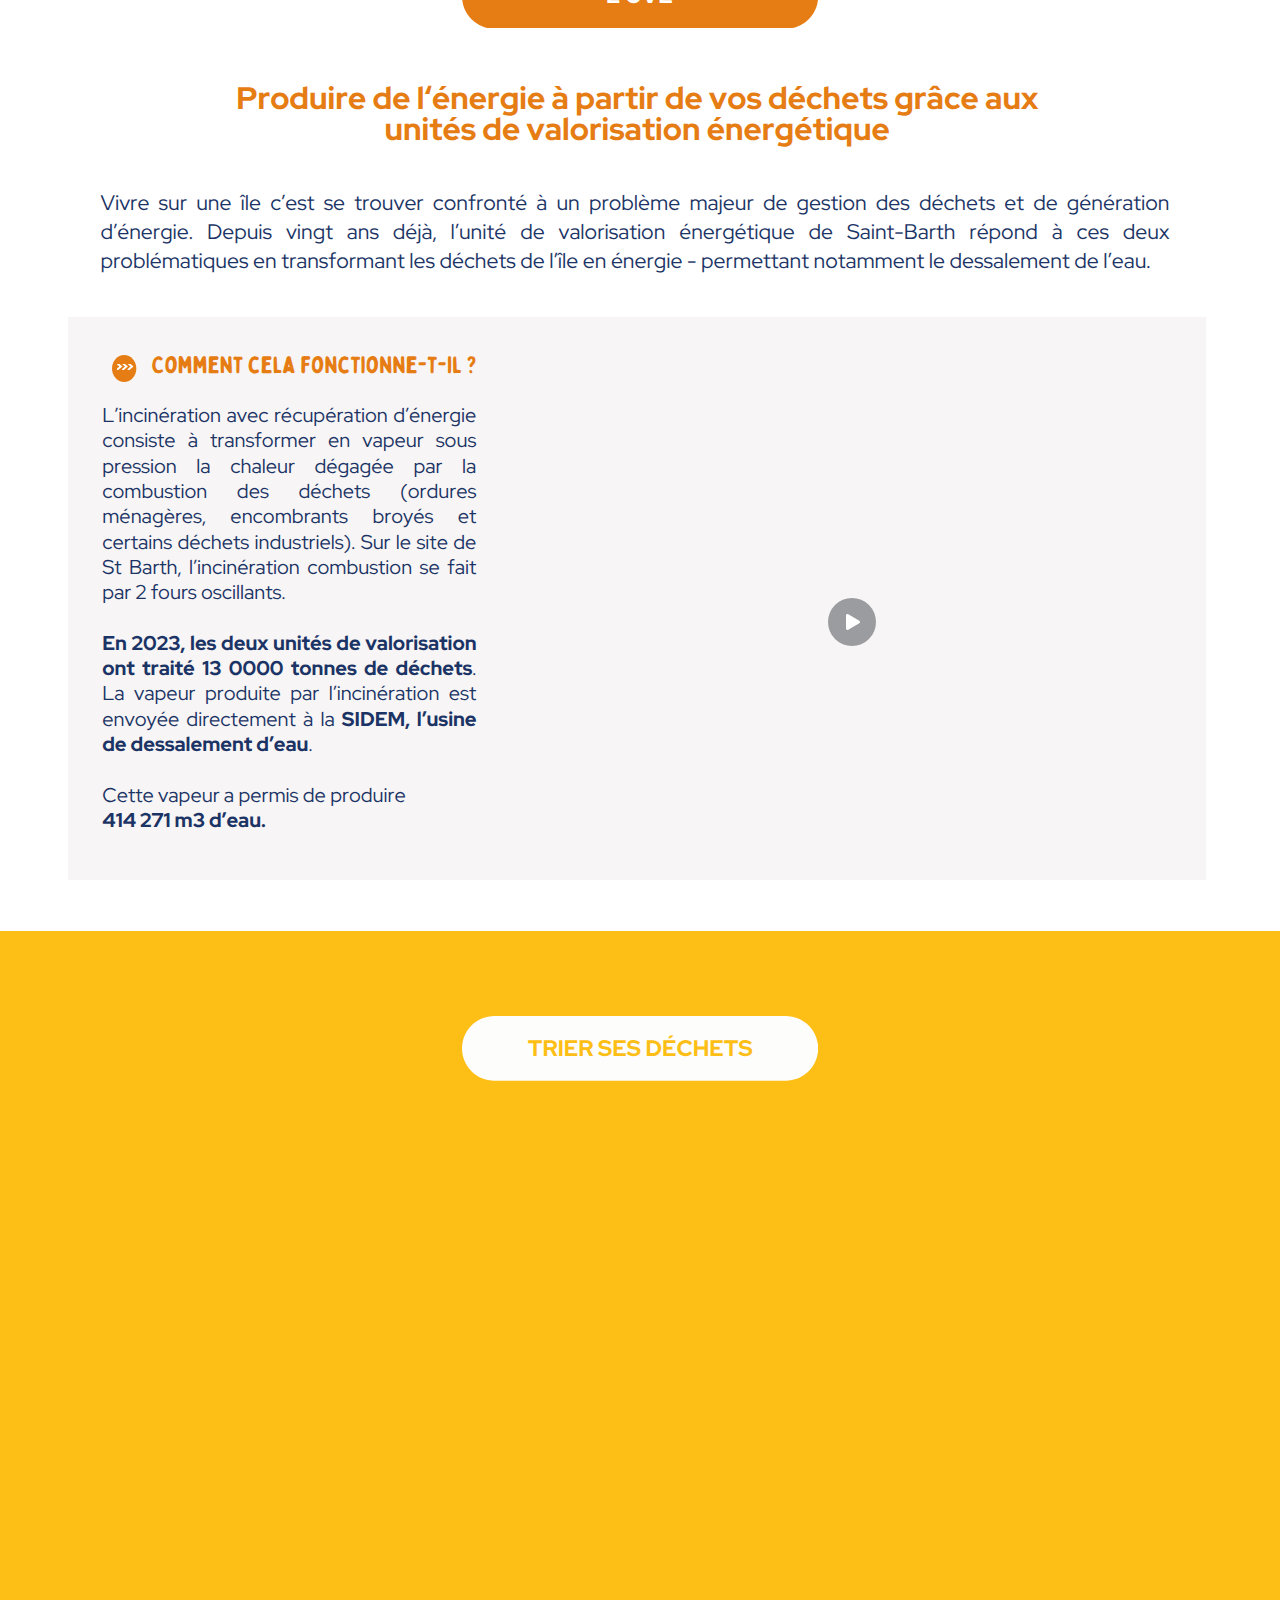
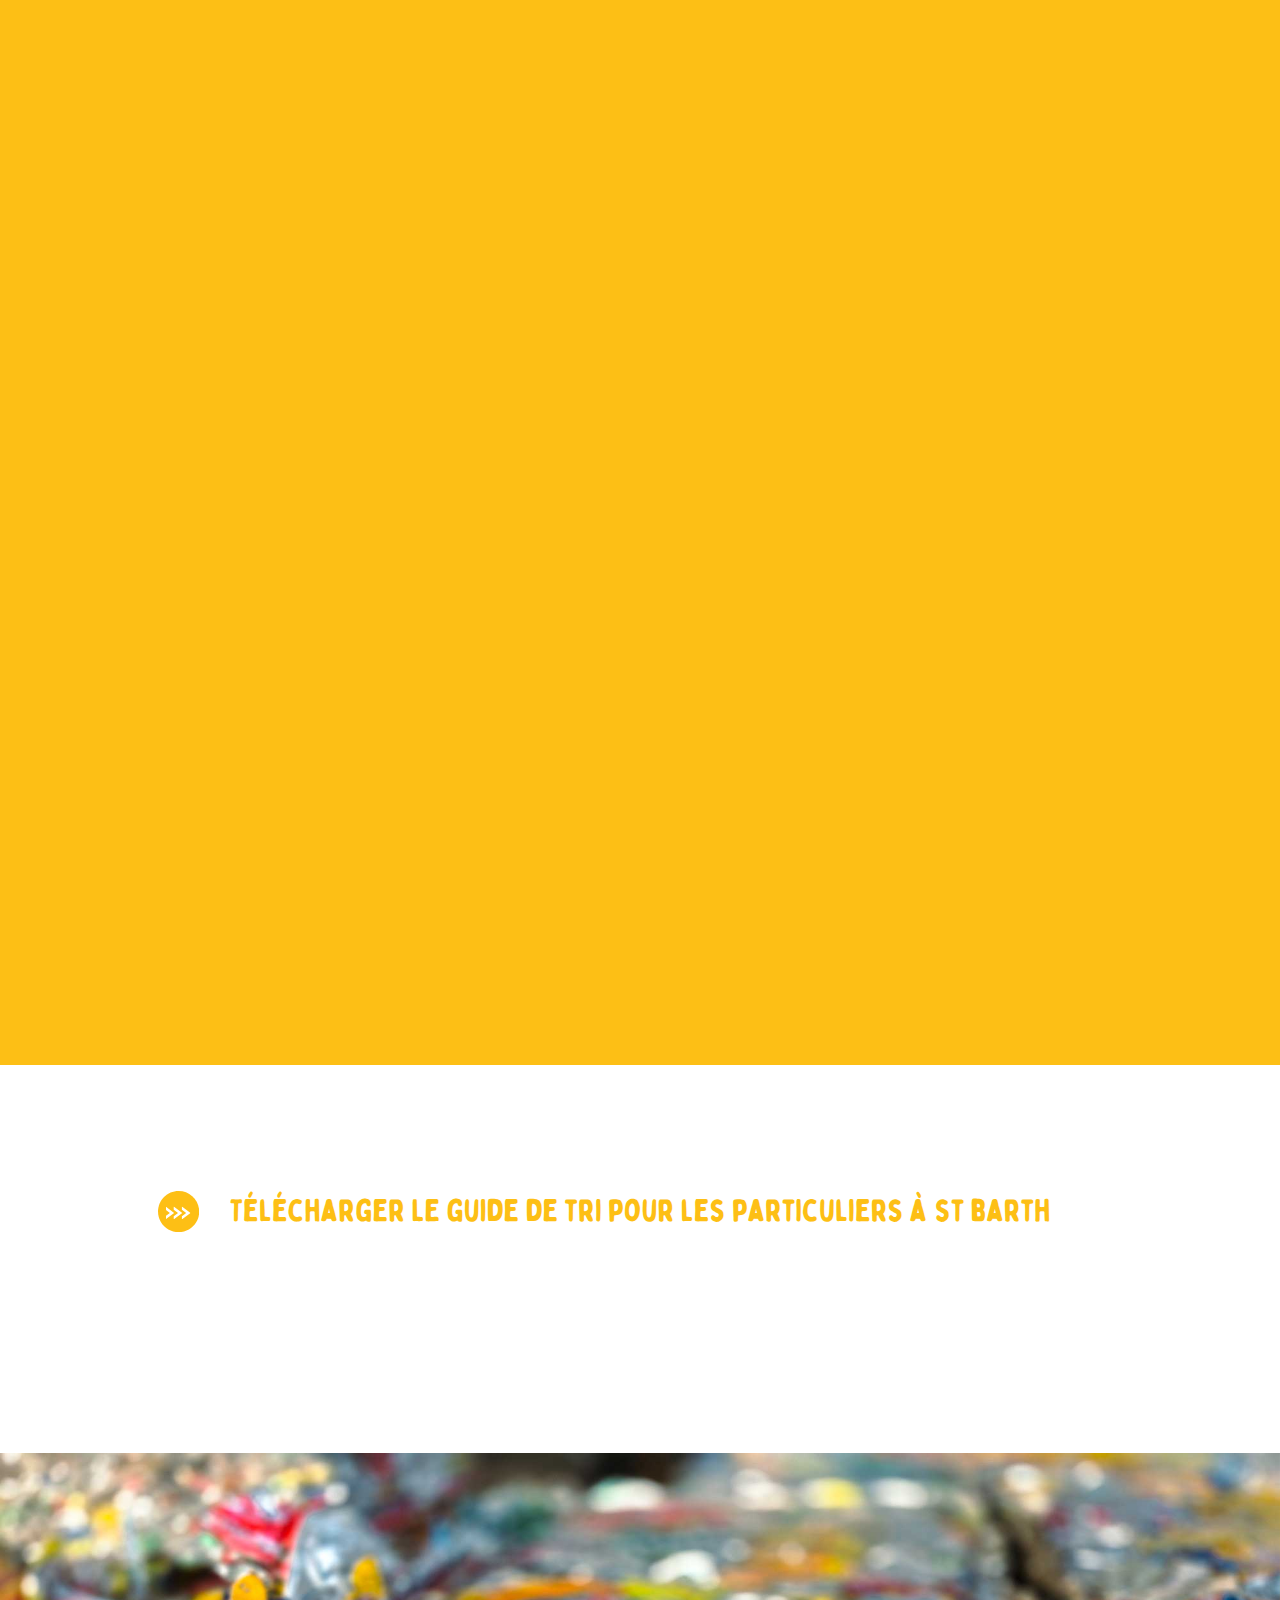
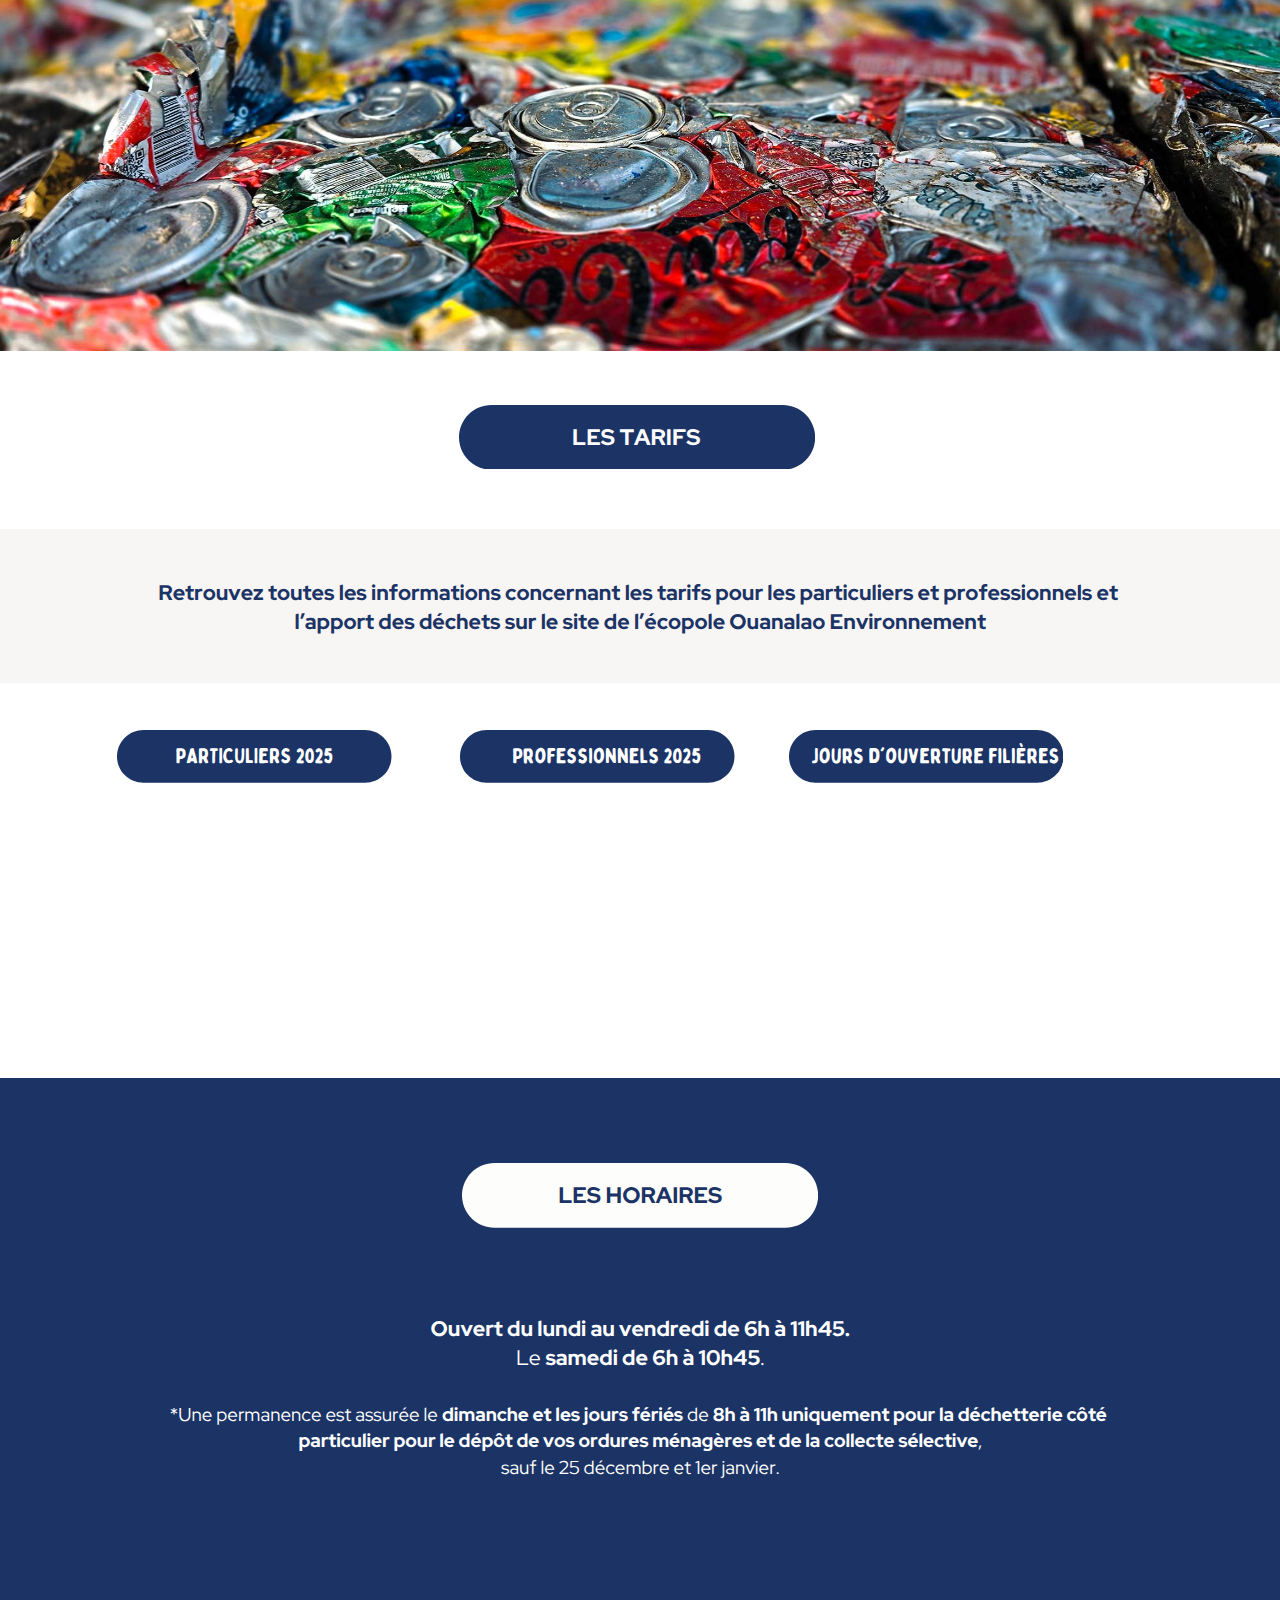
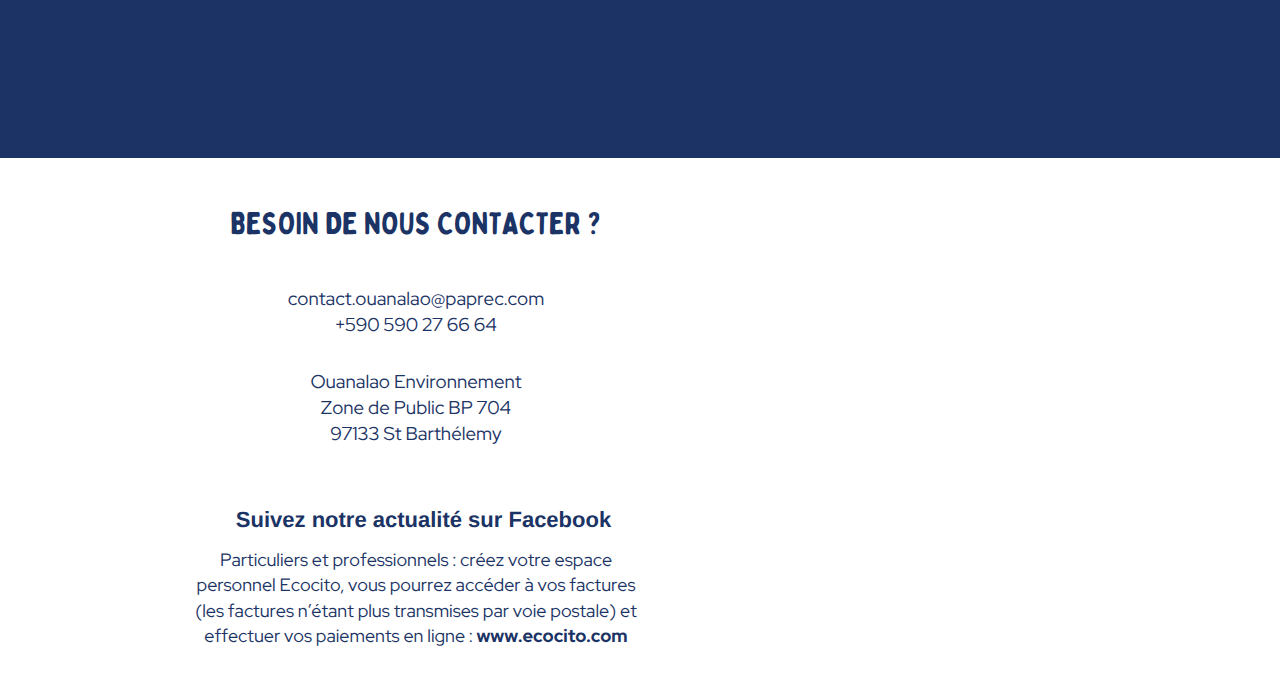
==== commit 33e1add4: "fix "bons gestes" image mobile + replace intro image" ====
--- a/index.html
+++ b/index.html
@@ -48,7 +48,7 @@
       <img id="fallbackImage" src="images/fallback-image-intro.png" alt="Fallback Image" style="  width: 100%;
   height: 100vh;">
   </div>
-   <img src="images/image-intro-paprec.jpg" alt="Intro Image" class="intro-image" id="intro-image">
+   <img src="images/Paprec-global-2659.jpg" alt="Intro Image" class="intro-image" id="intro-image">
  </section>
 
       <div id="root">
@@ -770,7 +770,7 @@
                         <div id="lKq70YQHtpCuEBtW" style="width:100%;height:100%;opacity:1.0;">
                            <div id="pkSQ0DCNz4eSTp9F" style="transform:scale(1, 1);width:100%;height:100%;overflow:hidden;position:relative;">
                               <div id="daO44U9iDmrNK3jw" style="width:calc(100% * max(1, var(--scale-fill, 1)));height:calc(100% / min(1, var(--scale-fill, 1)));position:absolute;top:50%;left:50%;opacity:1.0;animation:pulse 1.5s ease-in-out infinite;"><img src="images/LES-BONS-GESTES-PAPREC-ST-BARTH.png" loading="lazy" srcset="images/96828d82fa3fa36ef35488815e4dedc0.png 800w, images/LES-BONS-GESTES-PAPREC-ST-BARTH.png 1600w" sizes="(max-width: 375px) 91.46666667vw, (min-width: 375.05px) and (max-width: 480px) 93.33333333vw, (min-width: 480.05px) and (max-width: 768px) 91.66666667vw, (min-width: 768.05px) and (max-width: 1024px) 93.75vw, (min-width: 1024.05px) 92.45538985vw" style="width:100%;height:78%;display:block;object-fit:cover;object-position:50% 50%;transform:translate(-50%, -50%) rotate(0deg);"></div>
-                              <div id="daO44U9iDmrNK3jwmobile" style="width:calc(100% * max(1, var(--scale-fill, 1)));height:calc(100% / min(1, var(--scale-fill, 1)));position:absolute;top:50%;left:50%;opacity:1.0;animation:pulse 1.5s ease-in-out infinite;"><img src="images/LES-BONS-GESTES-MOBILE.png" loading="lazy" srcset="images/LES-BONS-GESTES-MOBILE.png 800w, images/LES-BONS-GESTES-MOBILE 1600w" sizes="(max-width: 375px) 91.46666667vw, (min-width: 375.05px) and (max-width: 480px) 93.33333333vw, (min-width: 480.05px) and (max-width: 768px) 91.66666667vw, (min-width: 768.05px) and (max-width: 1024px) 93.75vw, (min-width: 1024.05px) 92.45538985vw" style="width:100%;height:100%;display:block;object-fit:cover;object-position:50% 50%;transform:translate(-50%, -50%) rotate(0deg);"></div>
+                              <div id="daO44U9iDmrNK3jwmobile" style="width:calc(100% * max(1, var(--scale-fill, 1)));height:calc(100% / min(1, var(--scale-fill, 1)));position:absolute;top:50%;left:50%;opacity:1.0;animation:pulse 1.5s ease-in-out infinite;"><img src="images/LES-BONS-GESTES-MOBILE.png" loading="lazy" srcset="images/LES-BONS-GESTES-MOBILE.png 800w, images/LES-BONS-GESTES-MOBILE.png 1600w" sizes="(max-width: 375px) 91.46666667vw, (min-width: 375.05px) and (max-width: 480px) 93.33333333vw, (min-width: 480.05px) and (max-width: 768px) 91.66666667vw, (min-width: 768.05px) and (max-width: 1024px) 93.75vw, (min-width: 1024.05px) 92.45538985vw" style="width:100%;height:100%;display:block;object-fit:cover;object-position:50% 50%;transform:translate(-50%, -50%) rotate(0deg);"></div>
                            </div>
                         </div>
                      </div>
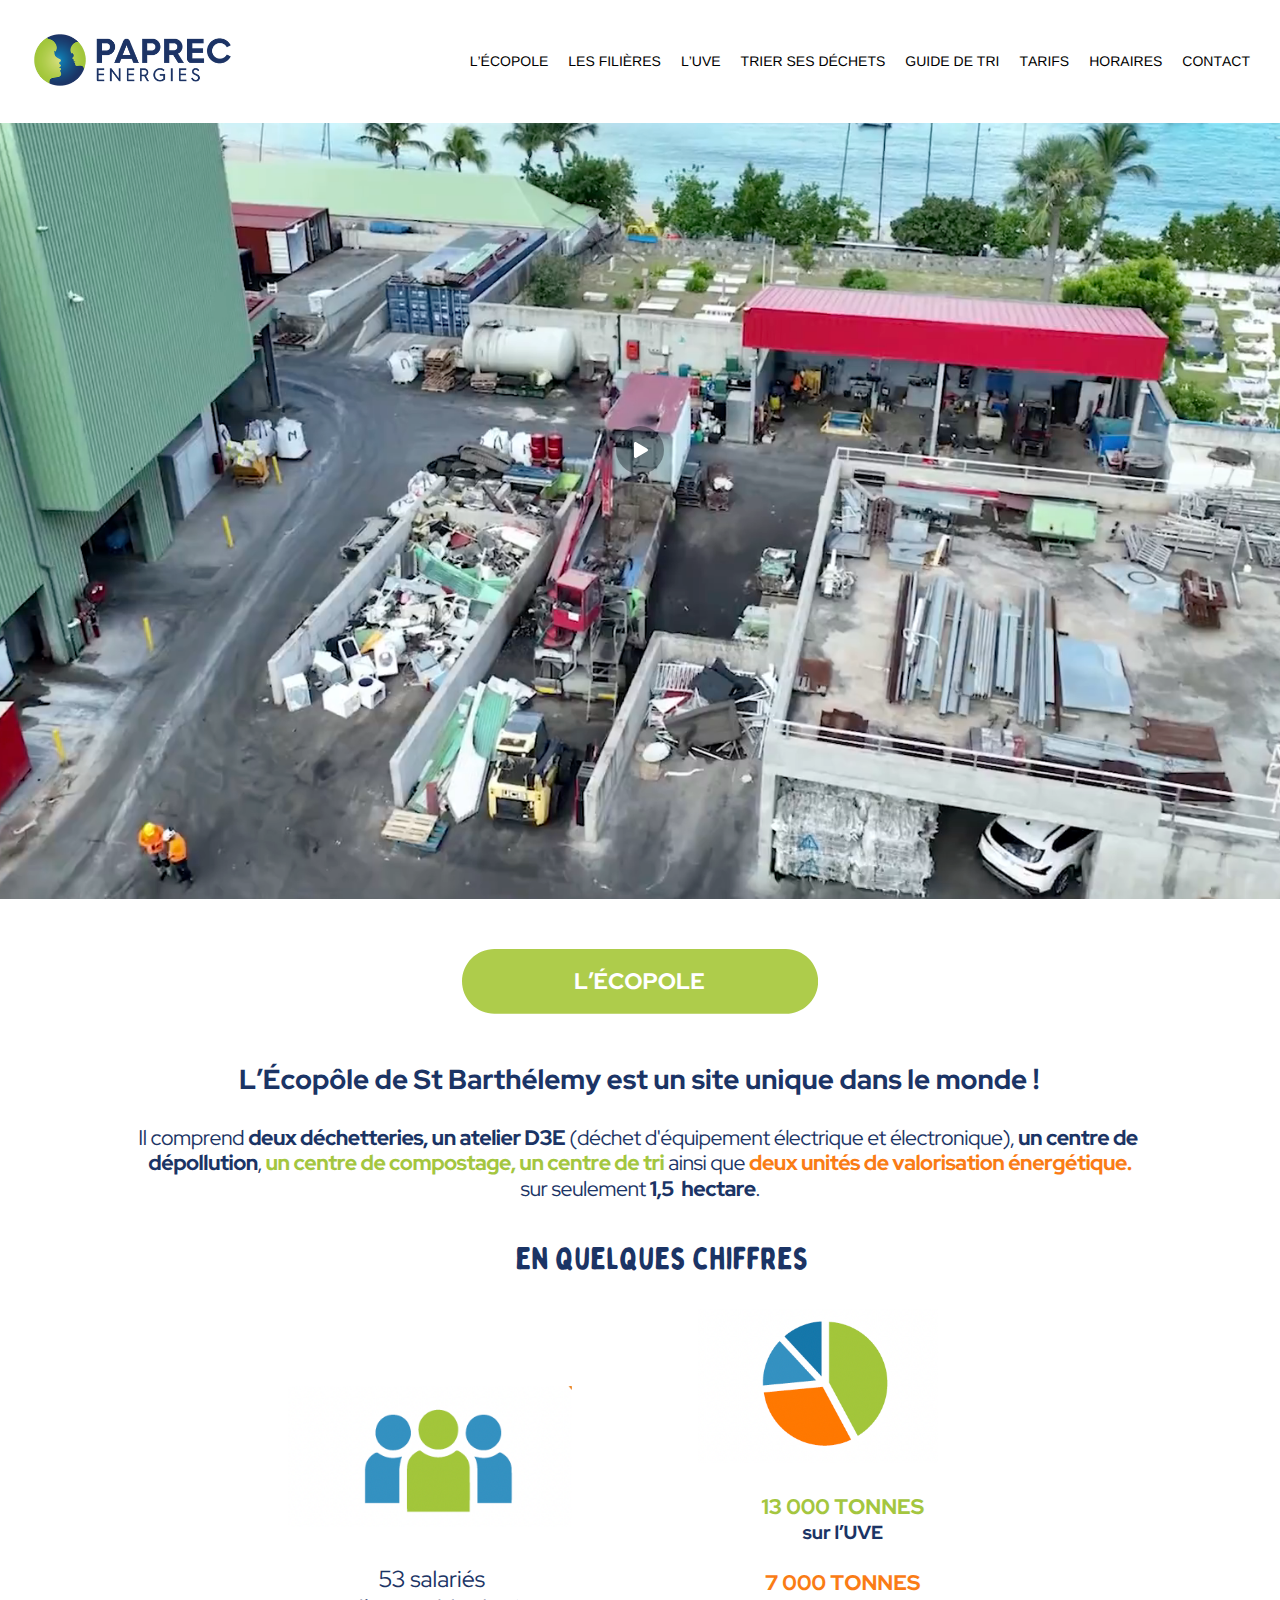
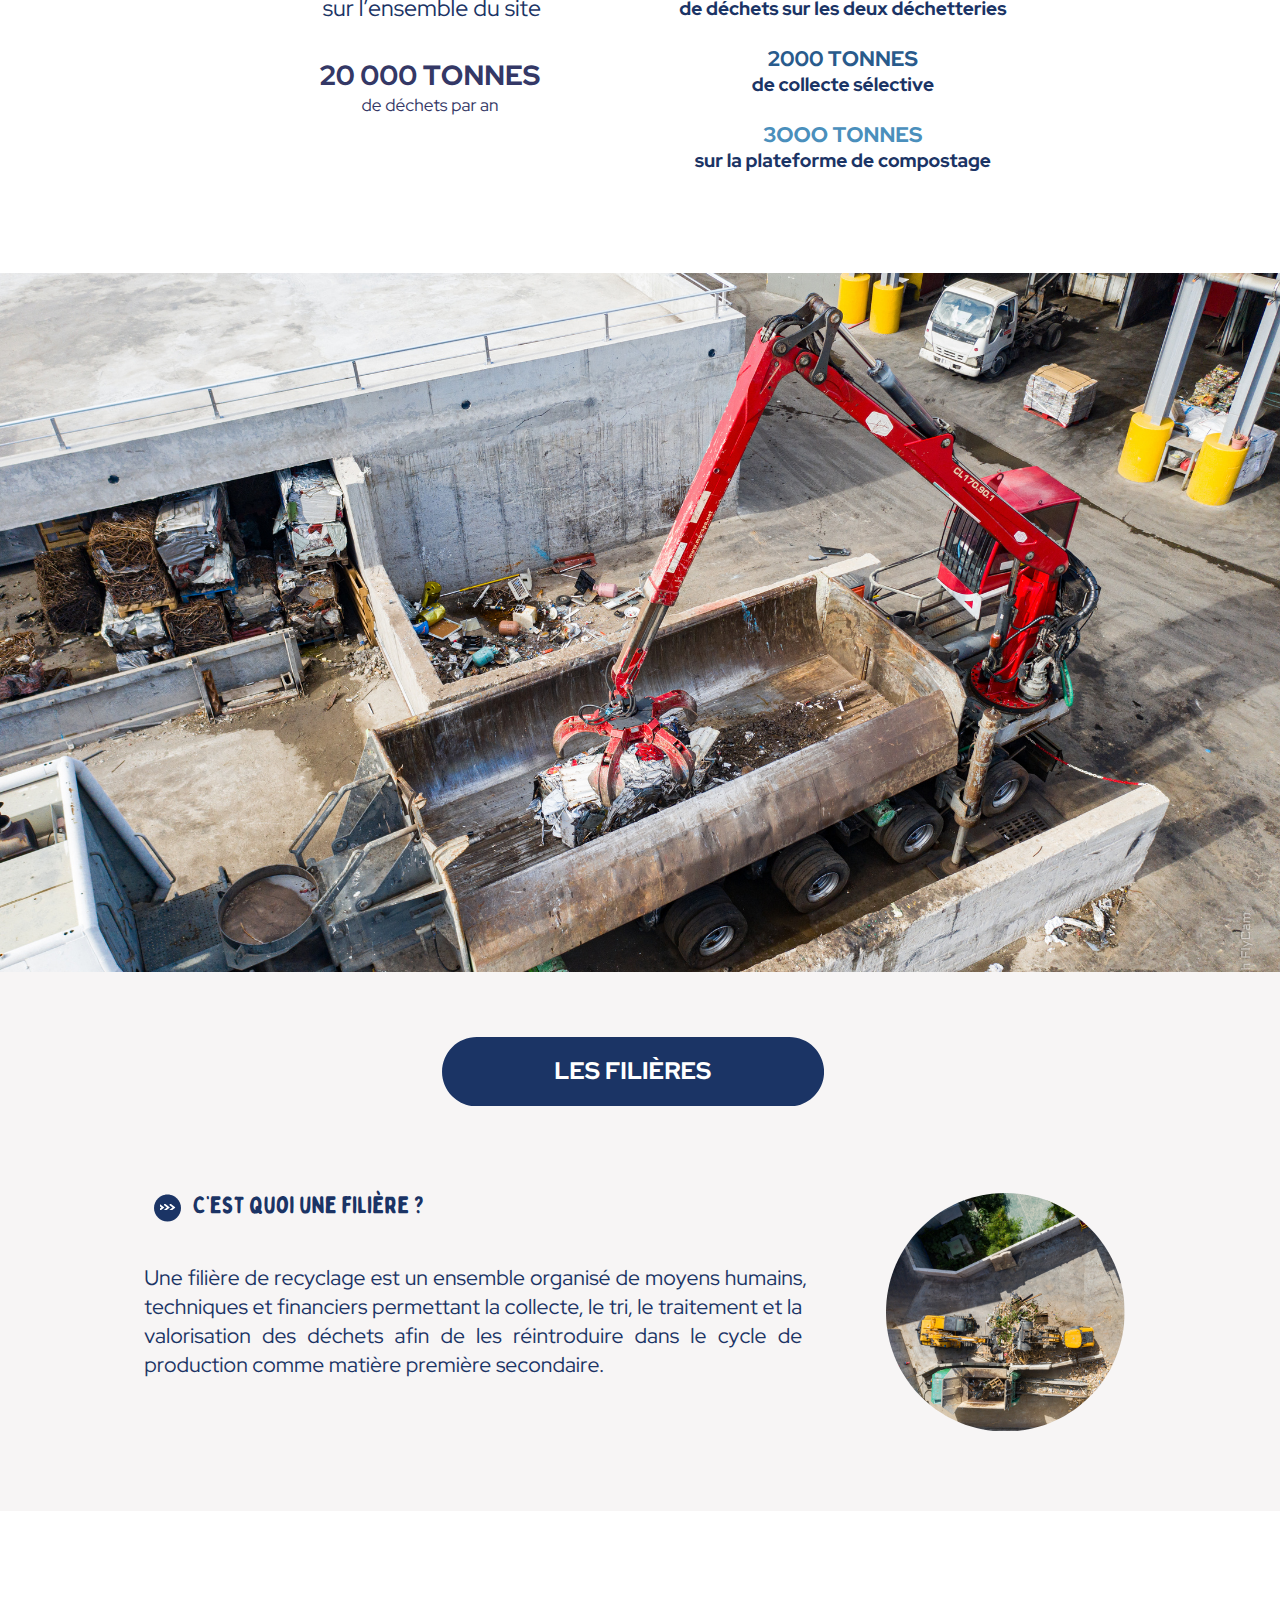
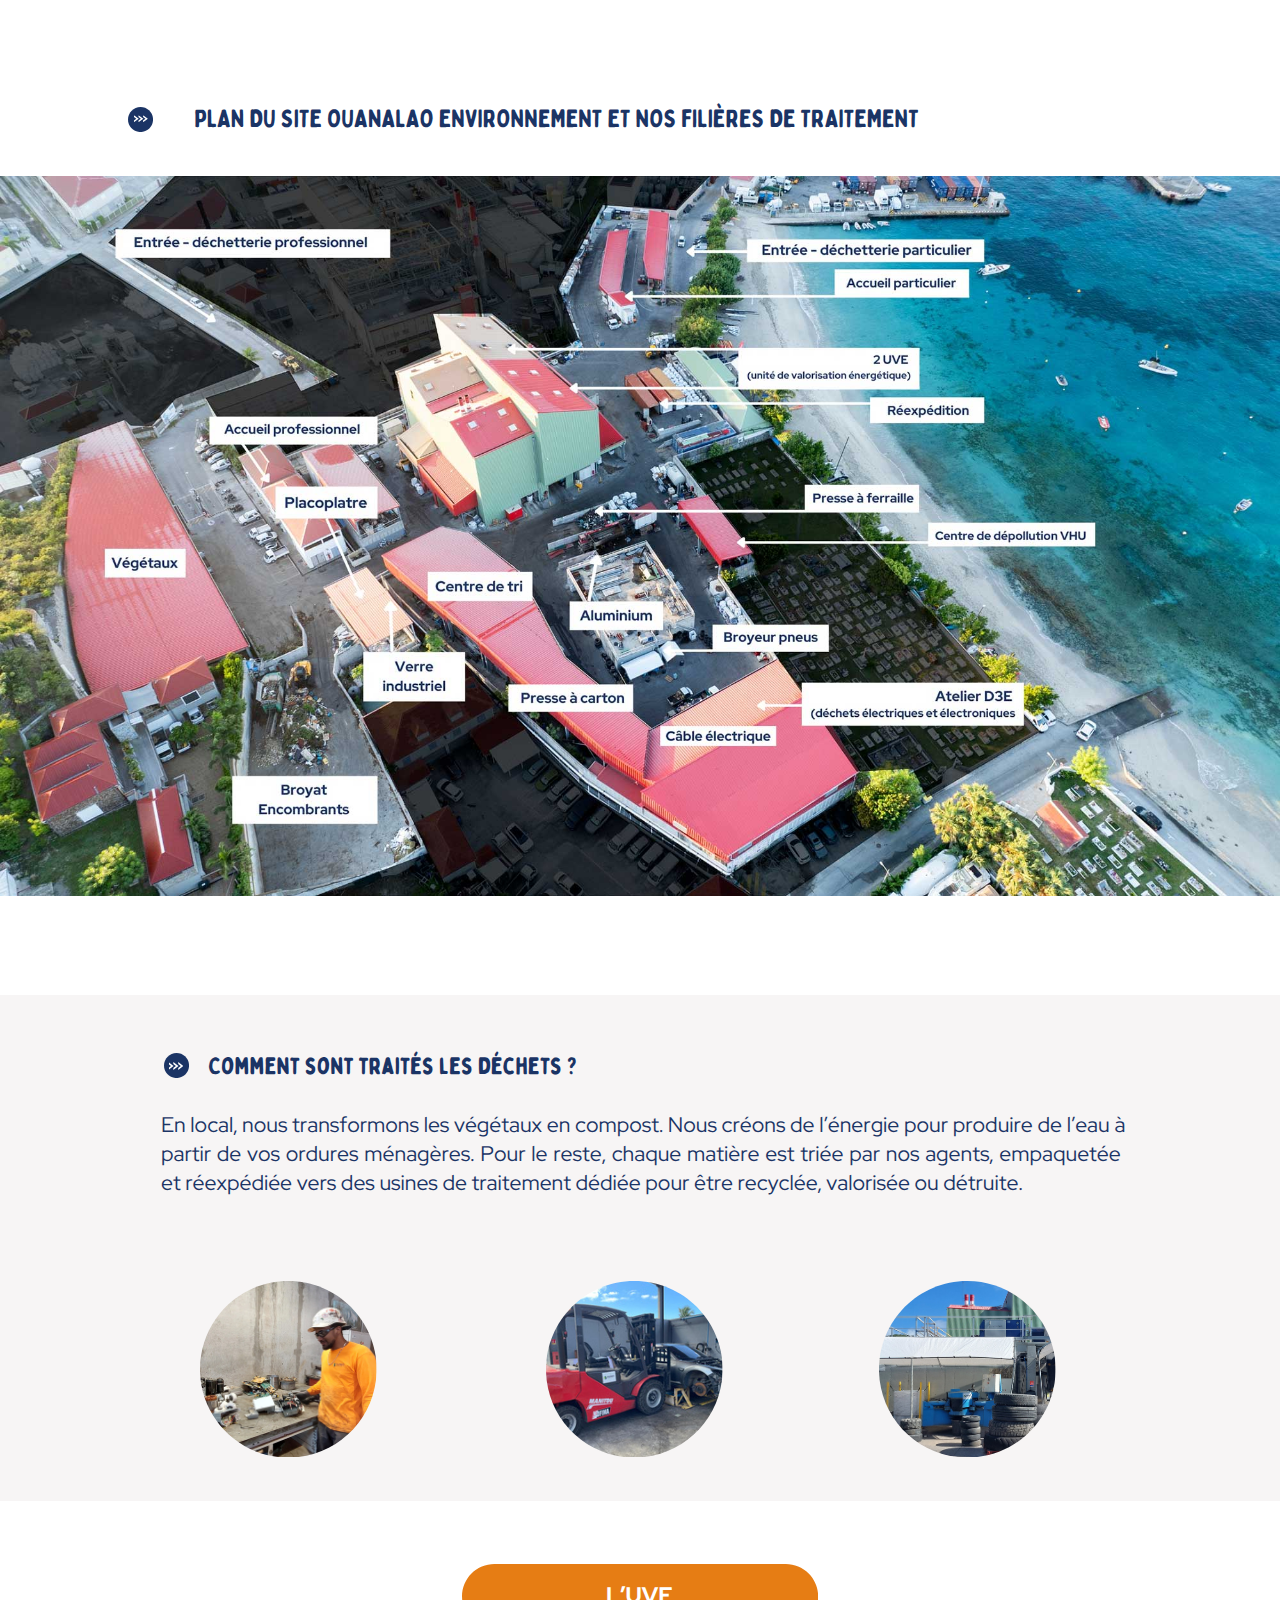
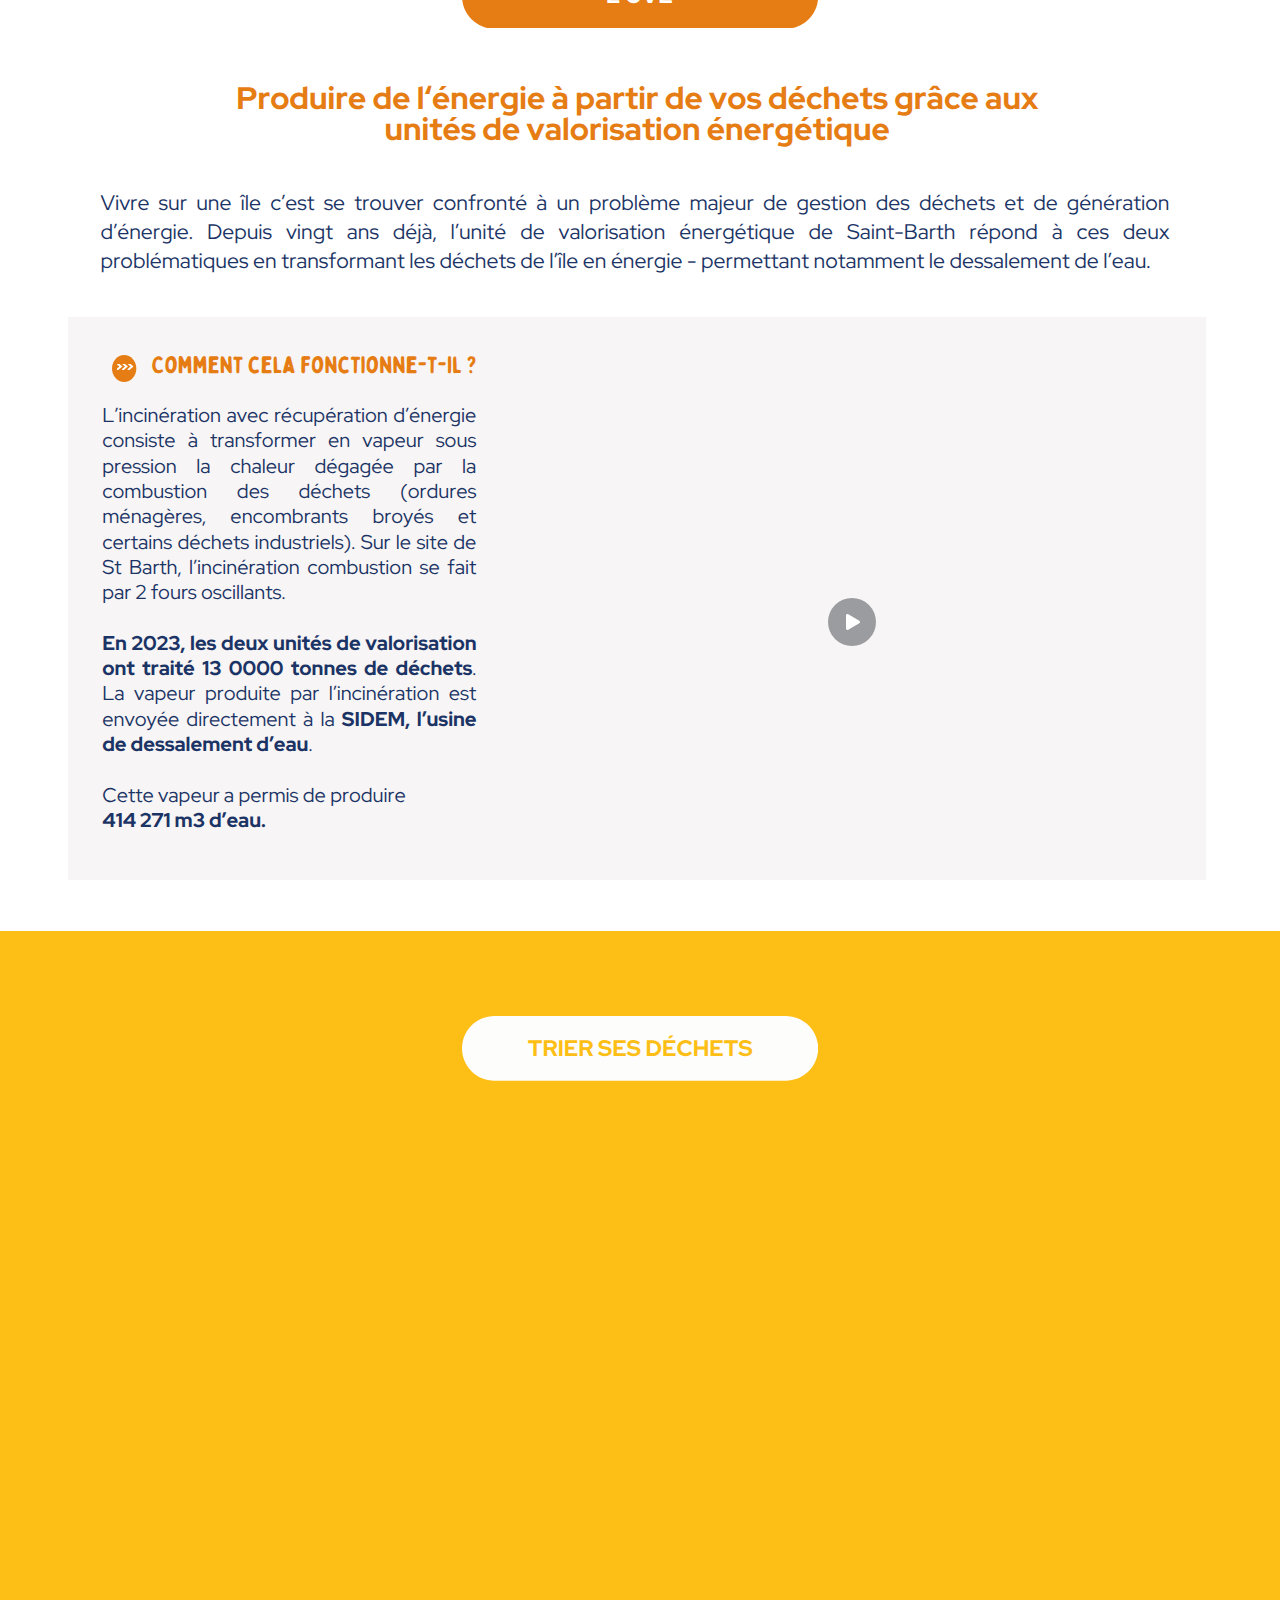
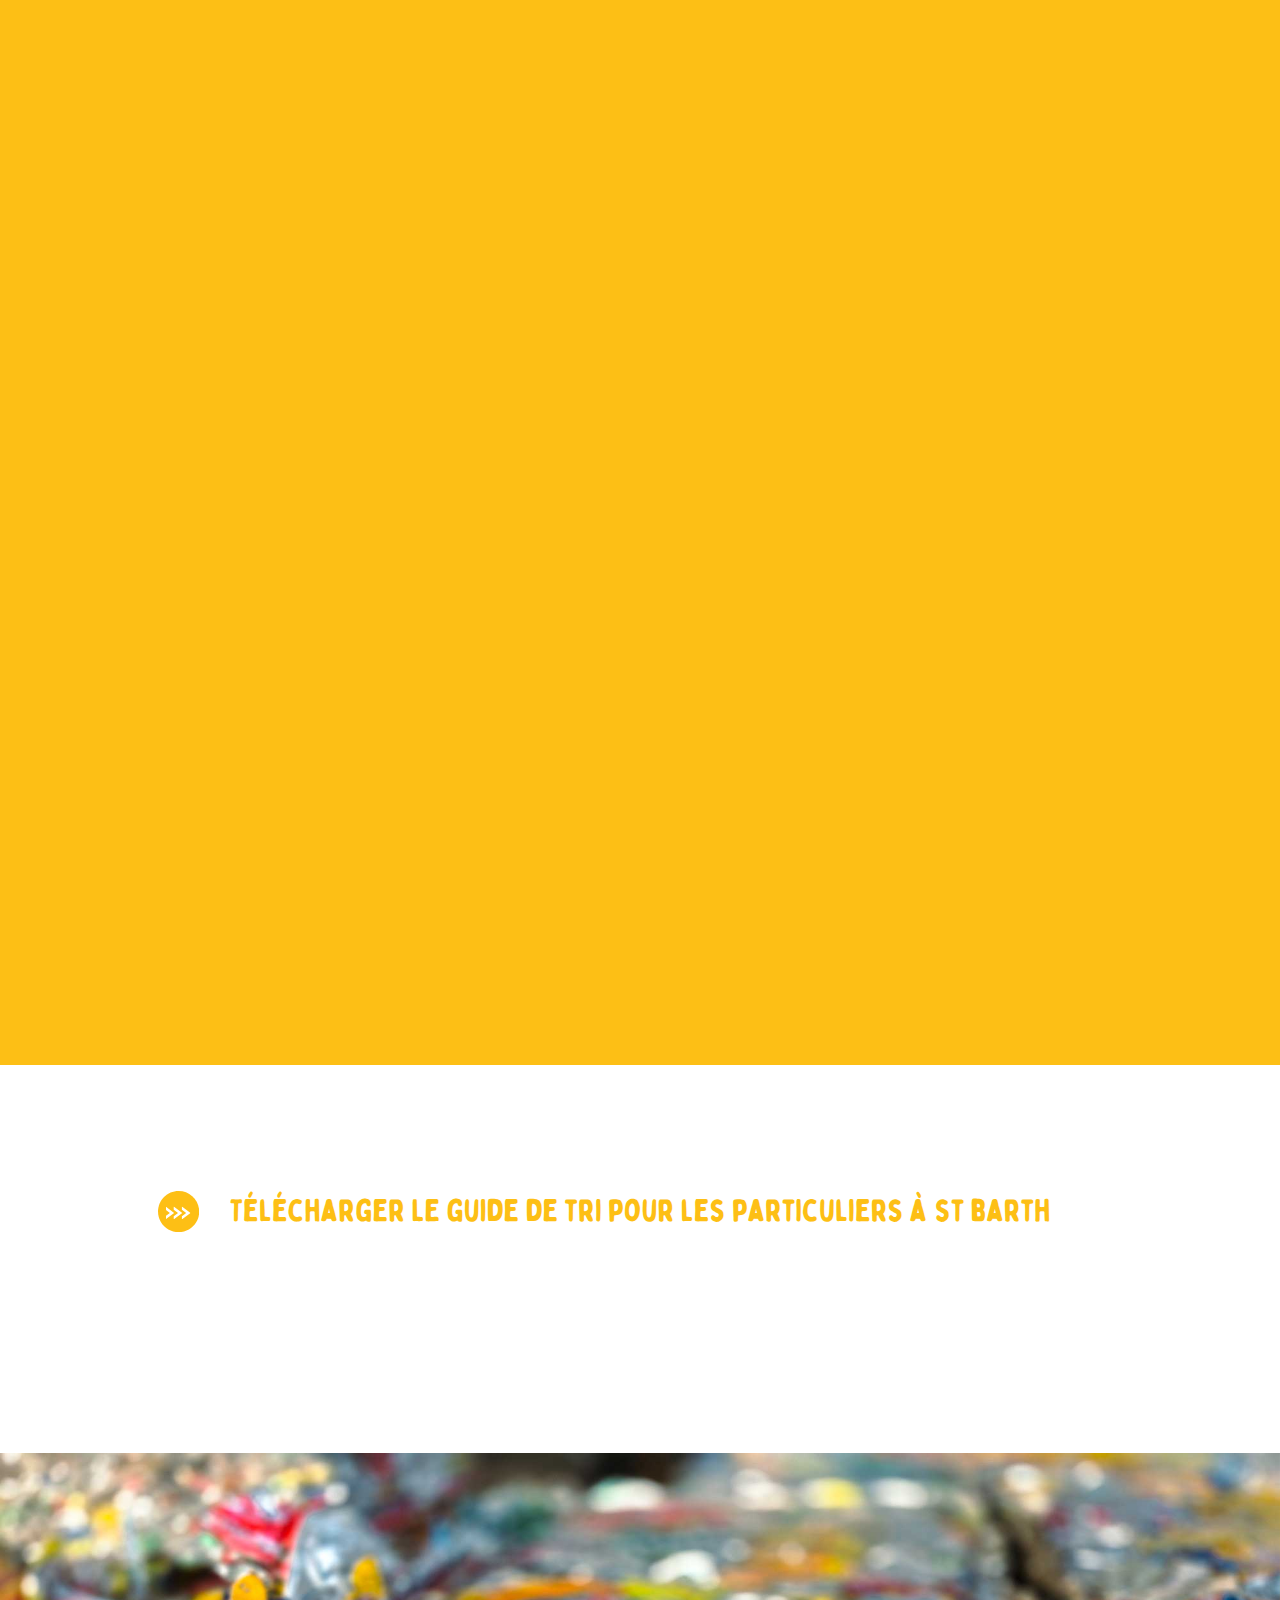
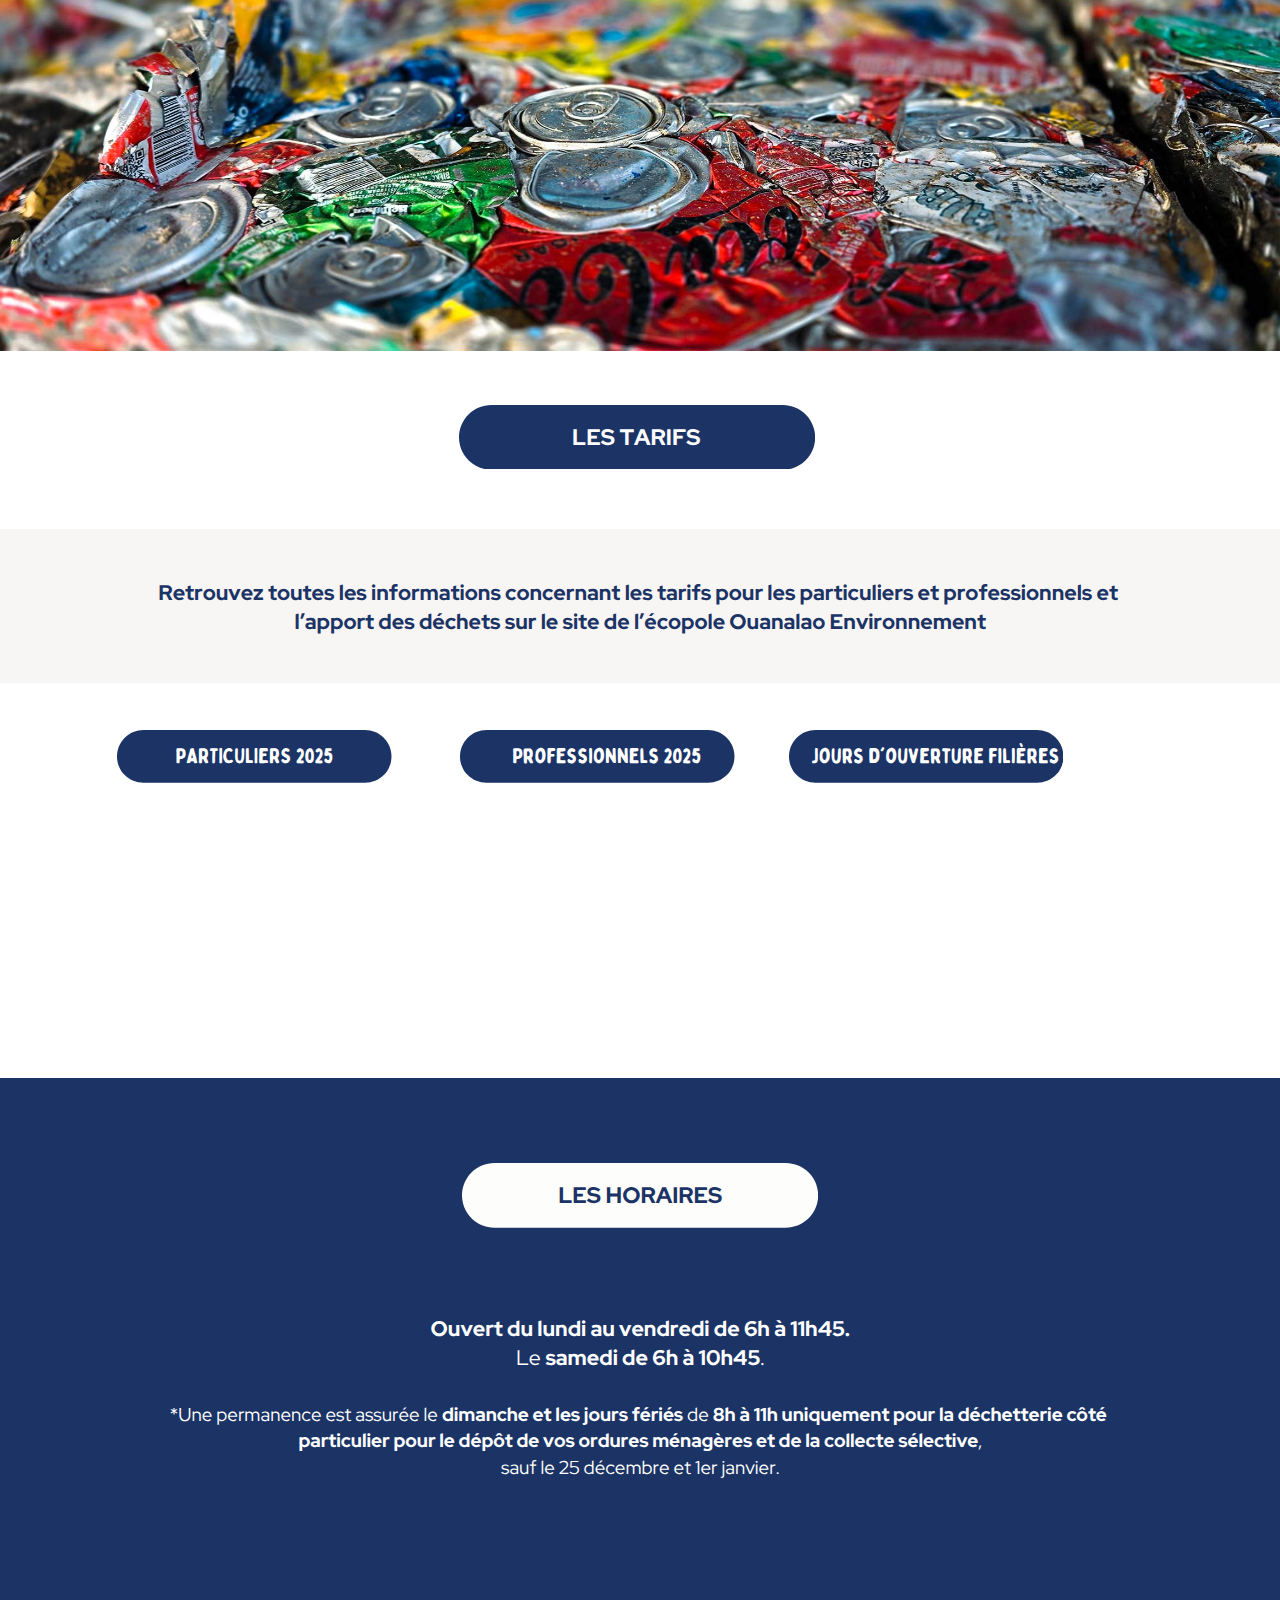
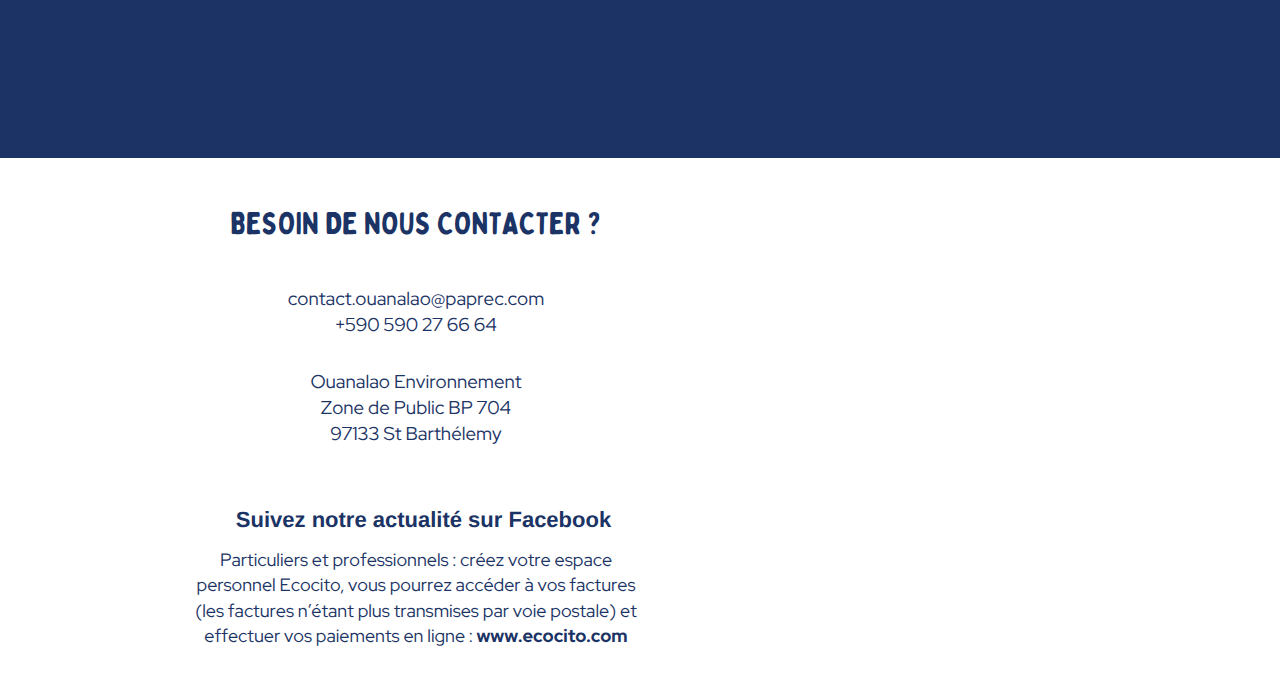
==== commit ebc11f77: "change of banner mobile picture" ====
--- a/index.html
+++ b/index.html
@@ -48,7 +48,7 @@
       <img id="fallbackImage" src="images/fallback-image-intro.png" alt="Fallback Image" style="  width: 100%;
   height: 100vh;">
   </div>
-   <img src="images/Paprec-global-2659.jpg" alt="Intro Image" class="intro-image" id="intro-image">
+   <img src="images/HEADER-PAPREC-MOBILE.jpg" alt="Intro Image" class="intro-image" id="intro-image">
  </section>
 
       <div id="root">
